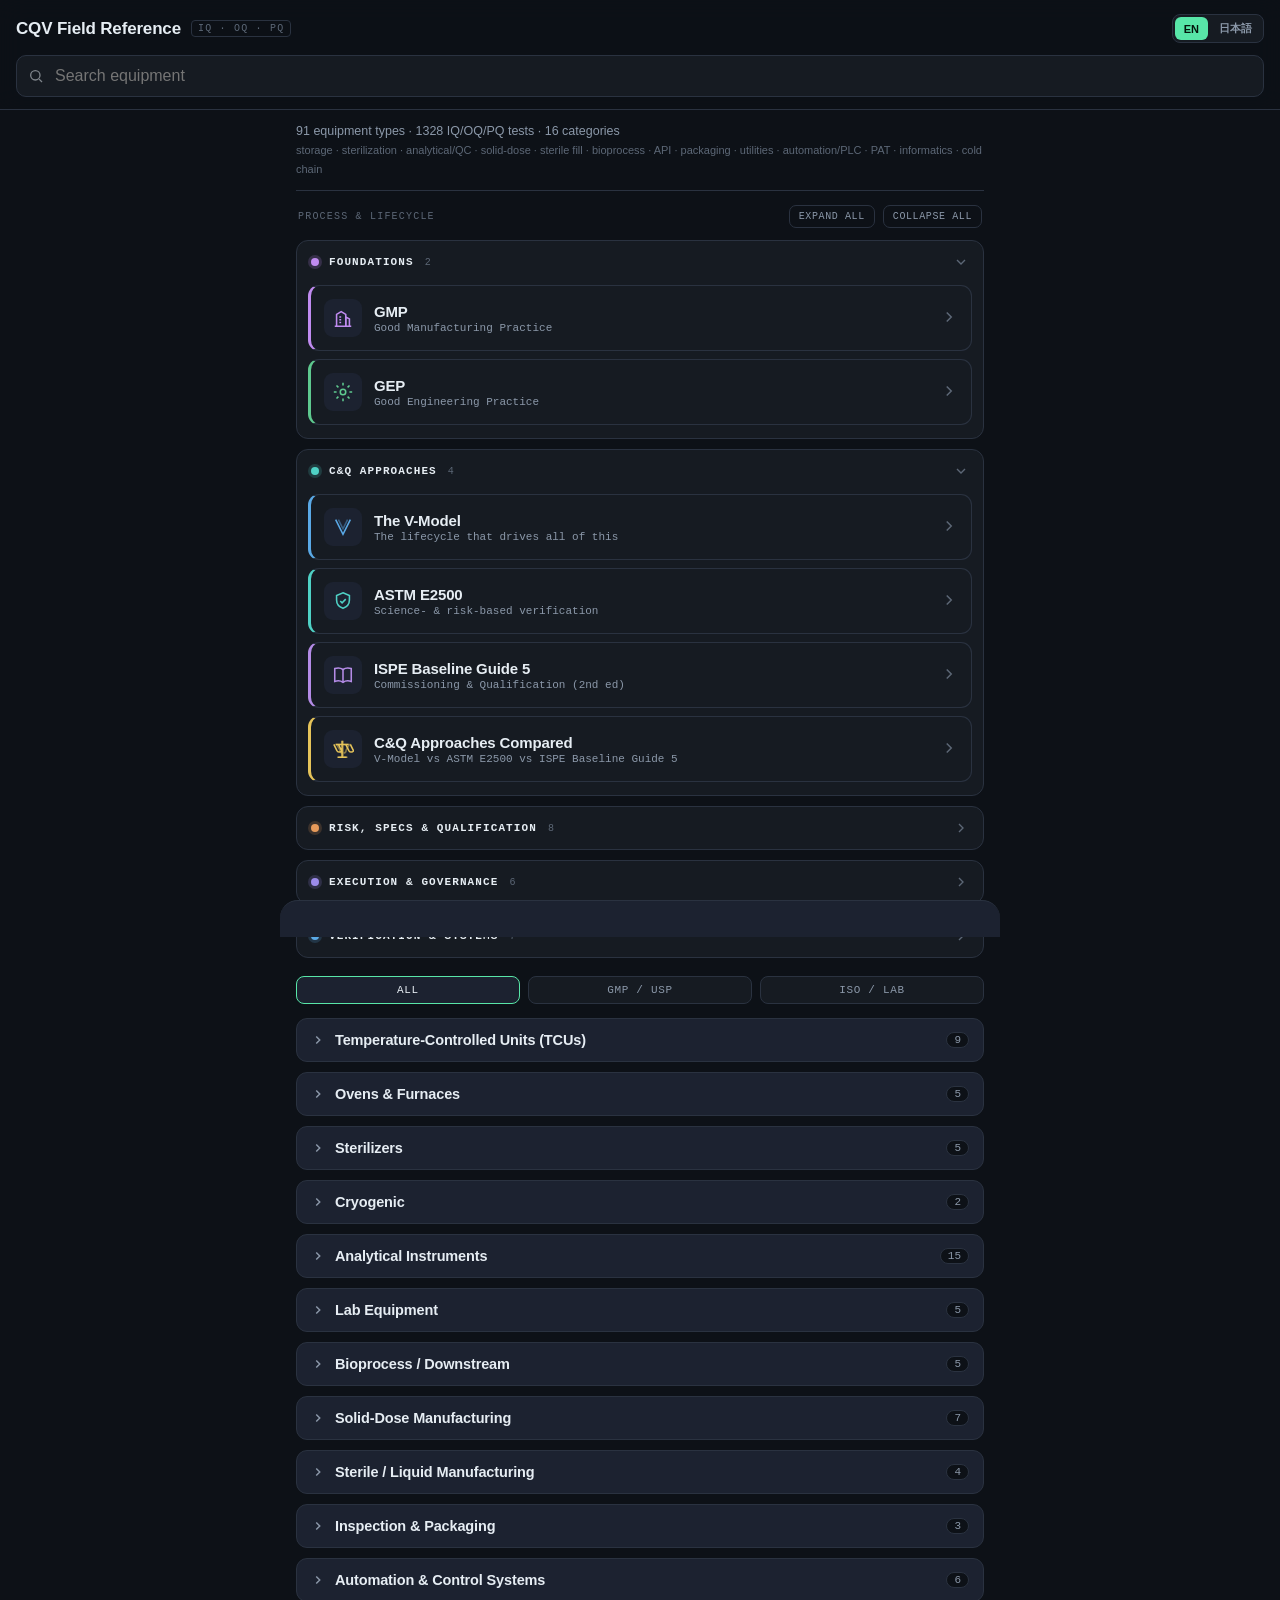
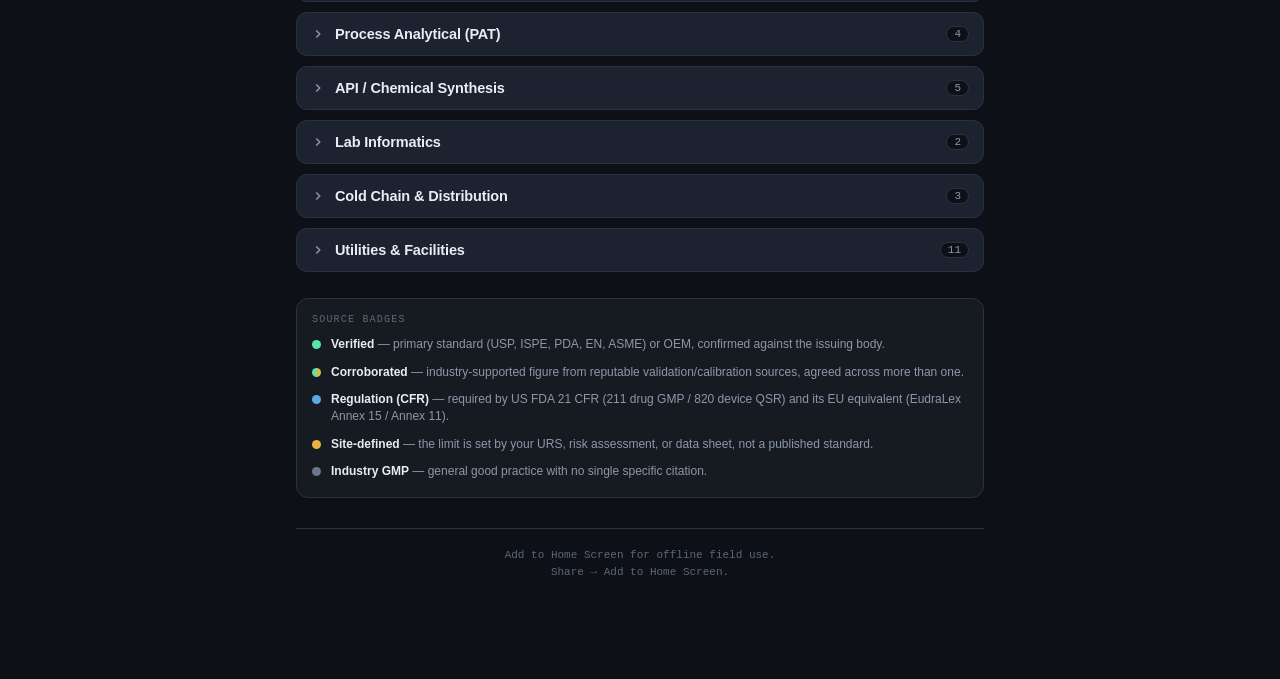
==== index.html @ 8ad7e89e "Add files via upload" ====
<!DOCTYPE html>
<html lang="en">
<head>
<meta charset="UTF-8">
<meta name="viewport" content="width=device-width, initial-scale=1.0, viewport-fit=cover">
<meta name="theme-color" content="#0d1117">
<meta name="apple-mobile-web-app-capable" content="yes">
<meta name="apple-mobile-web-app-status-bar-style" content="black-translucent">
<meta name="apple-mobile-web-app-title" content="CQV Field">
<title>CQV Field Reference</title>
<link rel="manifest" href='data:application/manifest+json,{"name":"CQV Field Reference","short_name":"CQV Field","start_url":"./","display":"standalone","background_color":"#0d1117","theme_color":"#0d1117","icons":[{"src":"data:image/svg+xml,%3Csvg xmlns=%22http://www.w3.org/2000/svg%22 viewBox=%220 0 192 192%22%3E%3Crect width=%22192%22 height=%22192%22 fill=%22%230d1117%22/%3E%3Crect x=%2236%22 y=%2236%22 width=%22120%22 height=%22120%22 rx=%2218%22 fill=%22none%22 stroke=%22%2358e6a8%22 stroke-width=%228%22/%3E%3Cpath d=%22M64 96 L88 120 L128 72%22 fill=%22none%22 stroke=%22%2358e6a8%22 stroke-width=%2210%22 stroke-linecap=%22round%22 stroke-linejoin=%22round%22/%3E%3C/svg%3E","sizes":"192x192","type":"image/svg+xml"}]}'>
<style>
  :root {
    --bg: #0d1117;
    --panel: #161b22;
    --panel-2: #1c2230;
    --line: #2a3240;
    --ink: #e6edf3;
    --ink-dim: #8b98a9;
    --ink-faint: #5c6776;
    --verified: #58e6a8;
    --flagged: #e8b341;
    --gmp: #6b7689;
    --regulation: #5aa9e6;
    --accent: #58e6a8;
    --iq: #5aa9e6;
    --oq: #c08bf0;
    --pq: #e6885a;
    --mono: ui-monospace, "SF Mono", "JetBrains Mono", "Roboto Mono", Menlo, monospace;
    --sans: -apple-system, BlinkMacSystemFont, "Segoe UI", Roboto, sans-serif;
  }
  * { box-sizing: border-box; -webkit-tap-highlight-color: transparent; }
  html, body { margin: 0; padding: 0; background: var(--bg); color: var(--ink); font-family: var(--sans); }
  body {
    padding: env(safe-area-inset-top) env(safe-area-inset-right) env(safe-area-inset-bottom) env(safe-area-inset-left);
    min-height: 100vh;
    -webkit-font-smoothing: antialiased;
  }
  @media (prefers-reduced-motion: reduce) { * { transition: none !important; animation: none !important; } }

  /* Header */
  header {
    position: sticky; top: 0; z-index: 20;
    background: rgba(13,17,23,0.92);
    backdrop-filter: blur(12px);
    border-bottom: 1px solid var(--line);
    padding: 14px 16px 12px;
  }
  .brand { display: flex; align-items: center; gap: 10px; }
  .brand h1 {
    font-size: 17px; font-weight: 650; letter-spacing: -0.01em; margin: 0;
  }
  .brand .tag {
    font-family: var(--mono); font-size: 10px; letter-spacing: 0.12em;
    text-transform: uppercase; color: var(--ink-faint);
    border: 1px solid var(--line); border-radius: 4px; padding: 2px 6px;
  }
  .search-wrap { margin-top: 12px; position: relative; }
  .search-wrap input {
    width: 100%; background: var(--panel); border: 1px solid var(--line);
    border-radius: 10px; color: var(--ink); font-size: 16px;
    padding: 11px 12px 11px 38px; font-family: var(--sans);
  }
  .search-wrap input:focus { outline: none; border-color: var(--accent); }
  .search-wrap svg { position: absolute; left: 12px; top: 50%; transform: translateY(-50%); opacity: 0.5; }

  /* Equipment list */
  main { padding: 12px 16px 80px; max-width: 720px; margin: 0 auto; }
  .domain-filter { display: flex; gap: 8px; margin-bottom: 14px; }
  .lang-toggle { margin-left: auto; display: inline-flex; gap: 2px; background: var(--panel); border: 1px solid var(--line); border-radius: 8px; padding: 2px; }
  .lang-toggle button { font: inherit; font-size: 11px; font-weight: 600; padding: 4px 9px; border: 0; border-radius: 6px; background: transparent; color: var(--ink-dim); cursor: pointer; }
  .lang-toggle button[aria-pressed="true"] { background: var(--accent); color: #04140c; }
  .domain-filter button {
    flex: 1; background: var(--panel); border: 1px solid var(--line);
    color: var(--ink-dim); font-family: var(--mono); font-size: 11px;
    letter-spacing: 0.06em; text-transform: uppercase; padding: 7px;
    border-radius: 8px; cursor: pointer; transition: all 0.15s;
  }
  .domain-filter button[aria-pressed="true"] { background: var(--panel-2); color: var(--ink); border-color: var(--accent); }

  .eq-card {
    display: flex; align-items: center; gap: 13px;
    background: var(--panel); border: 1px solid var(--line);
    border-radius: 12px; padding: 14px 15px; margin-bottom: 9px;
    cursor: pointer; transition: border-color 0.15s, transform 0.1s;
    text-align: left; width: 100%; font-family: inherit; color: inherit;
  }
  .eq-card:active { transform: scale(0.99); }
  .eq-card:hover { border-color: var(--ink-faint); }
  .eq-icon {
    flex-shrink: 0; width: 40px; height: 40px; border-radius: 9px;
    background: var(--panel-2); display: grid; place-items: center;
    border: 1px solid var(--line);
  }
  .eq-meta { flex: 1; min-width: 0; }
  .eq-name { font-size: 15px; font-weight: 600; margin: 0 0 3px; }
  .eq-sub { font-family: var(--mono); font-size: 11px; color: var(--ink-dim); letter-spacing: 0.02em; }
  .eq-chev { color: var(--ink-faint); flex-shrink: 0; }
  .domain-pill {
    font-family: var(--mono); font-size: 9px; letter-spacing: 0.08em;
    padding: 2px 5px; border-radius: 4px; text-transform: uppercase;
    border: 1px solid var(--line); color: var(--ink-dim); margin-left: 6px;
  }
  .stub-pill {
    font-family: var(--mono); font-size: 9px; letter-spacing: 0.08em;
    padding: 2px 5px; border-radius: 4px; text-transform: uppercase;
    border: 1px solid rgba(232,179,65,0.35); color: var(--flagged); margin-left: 6px;
  }
  .eq-card.is-stub { opacity: 0.72; }

  /* Collapsible categories */
  .cat { margin-bottom: 10px; }
  .cat-head {
    display: flex; align-items: center; gap: 10px; width: 100%;
    background: var(--panel-2); border: 1px solid var(--line);
    border-radius: 11px; padding: 13px 14px; cursor: pointer;
    font-family: inherit; color: var(--ink); text-align: left;
    transition: border-color 0.15s;
  }
  .cat-head:hover { border-color: var(--ink-faint); }
  .cat.open .cat-head { border-color: var(--accent); border-bottom-left-radius: 0; border-bottom-right-radius: 0; }
  .cat-twist { display: grid; place-items: center; color: var(--ink-dim); transition: transform 0.18s; flex-shrink: 0; }
  .cat.open .cat-twist { transform: rotate(90deg); color: var(--accent); }
  .cat-label { flex: 1; font-size: 14.5px; font-weight: 620; letter-spacing: -0.01em; }
  .cat-count {
    font-family: var(--mono); font-size: 11px; color: var(--ink-dim);
    background: var(--bg); border: 1px solid var(--line); border-radius: 20px;
    min-width: 22px; text-align: center; padding: 1px 7px;
  }
  .cat-body { display: none; padding: 9px 0 4px; }
  .cat.open .cat-body { display: block; }
  .cat.open .cat-body .eq-card:last-child { margin-bottom: 2px; }
  .empty { text-align: center; color: var(--ink-faint); font-family: var(--mono); font-size: 13px; padding: 50px 20px; }

  /* Detail view */
  .detail { display: none; }
  .detail.active { display: block; }
  .list.hidden { display: none; }
  .back-btn {
    display: inline-flex; align-items: center; gap: 6px;
    background: none; border: none; color: var(--accent);
    font-family: var(--mono); font-size: 12px; letter-spacing: 0.04em;
    cursor: pointer; padding: 6px 0; margin-bottom: 8px;
  }
  .detail-head h2 { font-size: 22px; font-weight: 680; letter-spacing: -0.02em; margin: 2px 0 6px; }
  .detail-head .desc { color: var(--ink-dim); font-size: 13.5px; line-height: 1.5; margin: 0 0 18px; }

  .phase { margin-bottom: 22px; }
  .phase-head { display: flex; align-items: center; gap: 10px; margin-bottom: 10px; }
  .phase-tag {
    font-family: var(--mono); font-weight: 700; font-size: 12px;
    letter-spacing: 0.08em; padding: 4px 9px; border-radius: 6px;
    border: 1px solid; 
  }
  .phase-tag.iq { color: var(--iq); border-color: var(--iq); }
  .phase-tag.oq { color: var(--oq); border-color: var(--oq); }
  .phase-tag.pq { color: var(--pq); border-color: var(--pq); }
  .phase-label { font-size: 12px; color: var(--ink-dim); font-family: var(--mono); letter-spacing: 0.03em; }

  .test-row {
    display: flex; flex-direction: column; gap: 8px;
    background: var(--panel); border: 1px solid var(--line);
    border-radius: 10px; padding: 12px 13px; margin-bottom: 7px;
    transition: border-color 0.15s;
  }
  .test-row.howto-open { border-color: rgba(88,230,168,0.35); }
  .test-main { display: flex; align-items: flex-start; gap: 10px; }
  .test-txt { flex: 1; font-size: 14px; line-height: 1.45; }

  .howto-chip {
    align-self: flex-start; font-family: var(--mono); font-size: 10px;
    letter-spacing: 0.05em; text-transform: uppercase;
    padding: 4px 8px 4px 7px; border-radius: 6px; cursor: pointer;
    border: 1px solid rgba(88,230,168,0.32); background: rgba(88,230,168,0.06);
    color: var(--accent); display: inline-flex; align-items: center; gap: 5px;
    transition: all 0.12s; -webkit-tap-highlight-color: transparent;
  }
  .howto-chip:active { transform: scale(0.96); }
  .howto-chip .howto-tw { display: inline-flex; transition: transform 0.18s; }
  .howto-chip[aria-expanded="true"] { background: rgba(88,230,168,0.12); }
  .howto-chip[aria-expanded="true"] .howto-tw { transform: rotate(90deg); }

  .test-chips { display: flex; gap: 7px; flex-wrap: wrap; align-self: flex-start; }
  .exv-chip {
    font-family: var(--mono); font-size: 10px; letter-spacing: 0.05em; text-transform: uppercase;
    padding: 4px 8px 4px 7px; border-radius: 6px; cursor: pointer;
    border: 1px solid rgba(111,182,216,0.34); background: rgba(111,182,216,0.07);
    color: #6fb6d8; display: inline-flex; align-items: center; gap: 5px;
    transition: all 0.12s; -webkit-tap-highlight-color: transparent;
  }
  .exv-chip:active { transform: scale(0.96); }
  .exv-chip .exv-tw { display: inline-flex; transition: transform 0.18s; }
  .exv-chip[aria-expanded="true"] { background: rgba(111,182,216,0.14); }
  .exv-chip[aria-expanded="true"] .exv-tw { transform: rotate(90deg); }
  .exv-panel { margin-top: 1px; }
  .exv { border: 1px solid rgba(111,182,216,0.3); border-radius: 9px; background: var(--bg); padding: 12px 13px; }
  .exv-row1 { display: flex; align-items: center; gap: 8px; margin-bottom: 11px; }
  .exv-tag { font-family: var(--mono); font-size: 9.5px; letter-spacing: 0.08em; text-transform: uppercase; color: #6fb6d8; font-weight: 700; }
  .exv-copyall, .exv-copy {
    font-family: var(--mono); font-size: 9.5px; letter-spacing: 0.04em; text-transform: uppercase;
    border: 1px solid rgba(111,182,216,0.34); background: rgba(111,182,216,0.07); color: #6fb6d8;
    border-radius: 6px; padding: 3px 8px; cursor: pointer; -webkit-tap-highlight-color: transparent; transition: all 0.12s;
  }
  .exv-copyall { margin-left: auto; }
  .exv-copy:active, .exv-copyall:active { transform: scale(0.96); }
  .exv-copied { background: rgba(88,230,168,0.16); color: var(--accent); border-color: rgba(88,230,168,0.4); }
  .exv-block { margin-bottom: 12px; }
  .exv-block:last-of-type { margin-bottom: 0; }
  .exv-bh, .exv-bh-row .exv-bh { font-family: var(--mono); font-size: 9.5px; letter-spacing: 0.08em; text-transform: uppercase; color: var(--ink-faint); font-weight: 700; margin-bottom: 5px; }
  .exv-bh-row { display: flex; align-items: center; justify-content: space-between; gap: 8px; margin-bottom: 5px; }
  .exv-bh-row .exv-bh { margin-bottom: 0; }
  .exv-text { font-size: 12.5px; line-height: 1.5; color: var(--ink); }
  .exv-hint { font-size: 11.5px; line-height: 1.45; color: var(--ink-dim); margin-bottom: 7px; font-style: italic; }
  .exv-list { margin: 0; padding-left: 16px; }
  .exv-list li { font-size: 12px; line-height: 1.5; color: var(--ink-dim); margin-bottom: 2px; }
  .exv-tablewrap { overflow-x: auto; -webkit-overflow-scrolling: touch; border: 1px solid var(--line); border-radius: 7px; }
  .exv-table { border-collapse: collapse; width: 100%; font-size: 11px; }
  .exv-table th { text-align: left; font-family: var(--mono); font-size: 9px; letter-spacing: 0.03em; text-transform: uppercase; color: var(--ink-faint); padding: 6px 8px; border-bottom: 1px solid var(--line); white-space: nowrap; background: var(--panel); }
  .exv-table td { padding: 6px 8px; border-bottom: 1px solid color-mix(in srgb, var(--line) 50%, transparent); border-right: 1px solid color-mix(in srgb, var(--line) 50%, transparent); }
  .exv-table td:last-child { border-right: none; }
  .exv-table tr:last-child td { border-bottom: none; }
  .exv-blank { height: 22px; }
  .exv-rowlabel { padding: 6px 8px; font-size: 11px; color: var(--ink-dim); white-space: nowrap; border-bottom: 1px solid color-mix(in srgb, var(--line) 50%, transparent); border-right: 1px solid color-mix(in srgb, var(--line) 50%, transparent); background: color-mix(in srgb, var(--panel) 55%, transparent); }
  .exv-chart { margin-top: 8px; border: 1px solid var(--line); border-radius: 7px; padding: 8px 8px 4px; background: var(--panel); }
  .exv-chart svg { display: block; }
  .exv-chartcap { font-size: 11px; color: var(--ink-faint); line-height: 1.45; margin-top: 5px; padding: 0 2px; }
  .exv-refmap { border: 1px solid var(--line); border-radius: 7px; padding: 8px; background: var(--panel); }
  .rm-tabs { display: flex; flex-wrap: wrap; gap: 6px; margin-bottom: 8px; }
  .rm-tab { font-family: var(--mono); font-size: 10px; padding: 4px 9px; border: 1px solid var(--line); border-radius: 999px; background: transparent; color: var(--ink-dim); cursor: pointer; }
  .rm-tab-on { border-color: rgba(88,230,168,0.5); background: rgba(88,230,168,0.10); color: var(--accent); }
  .rm-canvas svg { display: block; }
  .rm-note { font-size: 11px; color: var(--ink-faint); line-height: 1.5; margin-top: 7px; }
  .exv-accept { font-size: 12.5px; line-height: 1.5; color: var(--ink); background: var(--panel); border-left: 3px solid #6fb6d8; border-radius: 6px; padding: 8px 11px; }
  .exv-acclist { list-style: none; margin: 0; padding: 0; display: flex; flex-direction: column; gap: 6px; counter-reset: acc; }
  .exv-acclist li { position: relative; font-size: 12px; line-height: 1.45; color: var(--ink); background: var(--panel); border-left: 3px solid #6fb6d8; border-radius: 6px; padding: 7px 10px 7px 31px; counter-increment: acc; }
  .exv-acclist li::before { content: counter(acc); position: absolute; left: 8px; top: 7px; width: 16px; height: 16px; border-radius: 50%; background: #6fb6d8; color: #0b0f14; font-family: var(--mono); font-size: 9px; font-weight: 700; display: flex; align-items: center; justify-content: center; }
  .exv-authored .exv-acclist li { border-left-color: var(--accent); }
  .exv-authored .exv-acclist li::before { background: var(--accent); }
  .exv-caveat { margin-top: 11px; font-size: 10.5px; font-style: italic; color: var(--ink-faint); line-height: 1.45; }
  .exv-note { font-size: 12px; line-height: 1.5; color: var(--ink-dim); background: rgba(88,230,168,0.06); border-left: 3px solid var(--accent); border-radius: 6px; padding: 8px 11px; }
  .exv-steps { margin: 0; padding-left: 20px; display: flex; flex-direction: column; gap: 7px; }
  .exv-steps li { font-size: 12.5px; line-height: 1.5; color: var(--ink); padding-left: 3px; }
  .exv-steps li::marker { color: var(--accent); font-weight: 700; font-family: var(--mono); font-size: 11px; }
  .exv-attach { font-size: 12.5px; line-height: 1.5; color: var(--ink-dim); background: var(--panel); border-left: 3px solid #6fb6d8; border-radius: 6px; padding: 8px 11px; font-style: italic; }
  .exv-authored { border-color: rgba(88,230,168,0.34); }
  .exv-authored .exv-tag { color: var(--accent); }
  .exv-authored .exv-accept { border-left-color: var(--accent); }
  .exv-authored .exv-copyall, .exv-authored .exv-copy { border-color: rgba(88,230,168,0.36); background: rgba(88,230,168,0.07); color: var(--accent); }

  /* Safety system (red theme) */
  #safetyBanner:empty { display: none; }
  .sf-card {
    margin-bottom: 14px; border: 1px solid rgba(230,90,90,0.4); border-radius: 12px;
    background: color-mix(in srgb, #e65a5a 7%, transparent); overflow: hidden;
  }
  .sf-card > summary {
    list-style: none; cursor: pointer; display: flex; align-items: center; gap: 8px;
    padding: 12px 14px; font-size: 13px; font-weight: 700; color: #f08a8a;
    -webkit-tap-highlight-color: transparent; flex-wrap: wrap;
  }
  .sf-card > summary::-webkit-details-marker { display: none; }
  .sf-ico { display: inline-flex; color: #e65a5a; }
  .sf-sum-txt { letter-spacing: 0.01em; }
  .sf-tags { display: inline-flex; gap: 5px; flex-wrap: wrap; }
  .sf-tag {
    font-family: var(--mono); font-size: 9px; letter-spacing: 0.03em; text-transform: uppercase;
    color: #e88; background: rgba(230,90,90,0.12); border: 1px solid rgba(230,90,90,0.28);
    border-radius: 5px; padding: 2px 6px; font-weight: 600;
  }
  .sf-tw { margin-left: auto; color: #e65a5a; display: inline-flex; transition: transform 0.18s; }
  .sf-card[open] .sf-tw { transform: rotate(90deg); }
  .sf-body { padding: 0 14px 13px; }
  .sf-item { padding: 11px 0; border-top: 1px solid rgba(230,90,90,0.18); }
  .sf-item:first-child { border-top: none; }
  .sf-it-h { font-size: 12.5px; font-weight: 700; color: #f0a0a0; margin-bottom: 4px; }
  .sf-it-haz { font-size: 12.5px; line-height: 1.5; color: var(--ink-dim); margin-bottom: 6px; }
  .sf-it-ctl { font-size: 12px; line-height: 1.5; color: var(--ink-dim); }
  .sf-ctl-k { font-family: var(--mono); font-size: 9px; letter-spacing: 0.05em; text-transform: uppercase; color: #e88; font-weight: 700; display: block; margin-bottom: 2px; }
  .sf-caveat { margin-top: 11px; font-size: 10.5px; font-style: italic; color: var(--ink-faint); line-height: 1.45; }
  .sfx-chip {
    font-family: var(--mono); font-size: 10px; letter-spacing: 0.05em; text-transform: uppercase;
    padding: 4px 8px 4px 7px; border-radius: 6px; cursor: pointer;
    border: 1px solid rgba(230,90,90,0.42); background: rgba(230,90,90,0.09);
    color: #f08a8a; display: inline-flex; align-items: center; gap: 5px;
    transition: all 0.12s; -webkit-tap-highlight-color: transparent; font-weight: 600;
  }
  .sfx-chip:active { transform: scale(0.96); }
  .sfx-chip .sfx-tw { display: inline-flex; transition: transform 0.18s; }
  .sfx-chip[aria-expanded="true"] { background: rgba(230,90,90,0.16); }
  .sfx-chip[aria-expanded="true"] .sfx-tw { transform: rotate(90deg); }
  .sfx-panel { margin-top: 1px; }
  .sfx {
    border: 1px solid rgba(230,90,90,0.38); border-left: 3px solid #e65a5a; border-radius: 9px;
    background: color-mix(in srgb, #e65a5a 7%, transparent); padding: 11px 13px;
  }
  .sfx-h { display: flex; align-items: center; gap: 6px; font-family: var(--mono); font-size: 9.5px; letter-spacing: 0.06em; text-transform: uppercase; color: #f08a8a; font-weight: 700; margin-bottom: 6px; }
  .sfx-txt { font-size: 12.5px; line-height: 1.5; color: var(--ink); }
  .sfx-tags { display: flex; gap: 5px; flex-wrap: wrap; margin-top: 8px; }
  .sfx-caveat { margin-top: 9px; font-size: 10.5px; font-style: italic; color: var(--ink-faint); line-height: 1.4; }

  .howto-panel {
    border: 1px solid var(--line); border-radius: 9px;
    background: var(--bg); padding: 13px 14px 12px; margin-top: 1px;
  }
  .howto-title {
    font-size: 13.5px; font-weight: 640; color: var(--ink);
    margin-bottom: 11px; line-height: 1.35;
  }
  .howto-sub {
    font-family: var(--mono); font-size: 9.5px; letter-spacing: 0.1em;
    text-transform: uppercase; color: var(--ink-faint); margin: 0 0 6px;
  }
  .howto-mats { margin: 0 0 12px; padding-left: 17px; }
  .howto-mats li { font-size: 12.5px; line-height: 1.5; color: var(--ink-dim); }
  .howto-steps { margin: 0 0 12px; padding-left: 19px; }
  .howto-steps li { font-size: 13px; line-height: 1.55; color: var(--ink); margin-bottom: 7px; }
  .howto-steps li:last-child { margin-bottom: 0; }
  .howto-accept {
    background: rgba(88,230,168,0.07); border: 1px solid rgba(88,230,168,0.22);
    border-radius: 8px; padding: 9px 11px; font-size: 12.5px; line-height: 1.5;
    color: var(--ink); margin-bottom: 10px;
  }
  .howto-accept-k {
    display: block; font-family: var(--mono); font-size: 9px; letter-spacing: 0.1em;
    text-transform: uppercase; color: var(--accent); margin-bottom: 3px;
  }
  .howto-link {
    display: flex; align-items: center; justify-content: space-between;
    background: var(--panel); border: 1px solid var(--line);
    border-radius: 8px; padding: 10px 12px; margin-bottom: 10px;
    color: var(--accent); text-decoration: none; font-size: 12.5px; font-weight: 550;
  }
  .howto-link:active { background: var(--panel-2); }
  .howto-disc {
    font-size: 11px; line-height: 1.45; color: var(--ink-faint);
    border-top: 1px solid var(--line); padding-top: 9px;
  }
  .source-btn {
    flex-shrink: 0; font-family: var(--mono); font-size: 10px;
    letter-spacing: 0.05em; text-transform: uppercase;
    padding: 5px 9px; border-radius: 6px; cursor: pointer;
    border: 1px solid; background: none; transition: all 0.12s;
    display: inline-flex; align-items: center; gap: 4px; white-space: nowrap;
    margin-top: 1px;
  }
  .source-btn .dot { width: 6px; height: 6px; border-radius: 50%; }
  .source-btn.verified { color: var(--verified); border-color: rgba(88,230,168,0.4); }
  .source-btn.verified .dot { background: var(--verified); }
  .source-btn.flagged { color: var(--flagged); border-color: rgba(232,179,65,0.4); }
  .source-btn.flagged .dot { background: var(--flagged); }
  .source-btn.corroborated { color: var(--verified); border-color: rgba(88,230,168,0.4); }
  .source-btn.corroborated .dot { background: linear-gradient(90deg, var(--verified) 0 50%, var(--flagged) 50% 100%); }
  .source-btn.gmp { color: var(--gmp); border-color: var(--line); }
  .source-btn.gmp .dot { background: var(--gmp); }
  .source-btn.regulation { color: var(--regulation); border-color: rgba(90,169,230,0.4); }
  .source-btn.regulation .dot { background: var(--regulation); }
  .source-btn:active { transform: scale(0.95); }

  /* Source sheet */
  .sheet-backdrop {
    position: fixed; inset: 0; background: rgba(0,0,0,0.6);
    backdrop-filter: blur(2px); z-index: 40; opacity: 0;
    pointer-events: none; transition: opacity 0.2s;
  }
  .sheet-backdrop.open { opacity: 1; pointer-events: auto; }
  .sheet {
    position: fixed; left: 0; right: 0; bottom: 0; z-index: 41;
    background: var(--panel-2); border-top: 1px solid var(--line);
    border-radius: 18px 18px 0 0; padding: 8px 20px calc(28px + env(safe-area-inset-bottom));
    transform: translateY(100%); transition: transform 0.26s cubic-bezier(0.32,0.72,0,1);
    max-width: 720px; margin: 0 auto; max-height: 82vh; overflow-y: auto;
  }
  .sheet.open { transform: translateY(0); }
  .sheet-grip { width: 38px; height: 4px; background: var(--line); border-radius: 2px; margin: 6px auto 16px; }
  .sheet-status {
    display: inline-flex; align-items: center; gap: 6px;
    font-family: var(--mono); font-size: 10px; letter-spacing: 0.1em;
    text-transform: uppercase; padding: 4px 9px; border-radius: 5px;
    border: 1px solid; margin-bottom: 14px;
  }
  .sheet-status.verified { color: var(--verified); border-color: rgba(88,230,168,0.4); }
  .sheet-status.flagged { color: var(--flagged); border-color: rgba(232,179,65,0.4); }
  .sheet-status.corroborated { color: var(--verified); border-color: rgba(88,230,168,0.4); }
  .sheet-status.gmp { color: var(--gmp); border-color: var(--line); }
  .sheet-status.regulation { color: var(--regulation); border-color: rgba(90,169,230,0.4); }
  .sheet-status.regulation .dot { background: var(--regulation); }
  .sheet-status .dot { width: 7px; height: 7px; border-radius: 50%; }
  .sheet-status.verified .dot { background: var(--verified); }
  .sheet-status.flagged .dot { background: var(--flagged); }
  .sheet-status.corroborated .dot { background: linear-gradient(90deg, var(--verified) 0 50%, var(--flagged) 50% 100%); }
  .sheet-status.gmp .dot { background: var(--gmp); }
  .sheet h3 { font-size: 19px; font-weight: 680; margin: 0 0 3px; font-family: var(--mono); letter-spacing: -0.01em; }
  .sheet .issuer { color: var(--ink-dim); font-size: 13px; margin: 0 0 18px; }
  .sheet-field { margin-bottom: 15px; }
  .sheet-field .k {
    font-family: var(--mono); font-size: 10px; letter-spacing: 0.1em;
    text-transform: uppercase; color: var(--ink-faint); margin-bottom: 5px;
  }
  .sheet-field .v { font-size: 14px; line-height: 1.5; color: var(--ink); }
  .sheet-field .v.crit {
    font-family: var(--mono); font-size: 13px; background: var(--panel);
    border: 1px solid var(--line); border-radius: 8px; padding: 11px 12px; line-height: 1.55;
  }
  .sheet-link {
    display: flex; align-items: center; justify-content: space-between;
    background: var(--panel); border: 1px solid var(--line);
    border-radius: 10px; padding: 13px 14px; margin-top: 4px;
    color: var(--accent); text-decoration: none; font-size: 13.5px; font-weight: 550;
  }
  .sheet-link:active { background: var(--bg); }
  .flag-note {
    background: rgba(232,179,65,0.08); border: 1px solid rgba(232,179,65,0.25);
    border-radius: 9px; padding: 11px 12px; font-size: 12.5px; line-height: 1.5;
    color: var(--flagged); margin-bottom: 16px;
  }
  .corrob-note {
    background: rgba(88,230,168,0.07); border: 1px solid rgba(88,230,168,0.22);
    border-radius: 9px; padding: 11px 12px; font-size: 12.5px; line-height: 1.5;
    color: var(--verified); margin-bottom: 16px;
  }
  .reg-note {
    background: rgba(90,169,230,0.08); border: 1px solid rgba(90,169,230,0.25);
    border-radius: 9px; padding: 11px 12px; font-size: 12.5px; line-height: 1.5;
    color: var(--regulation); margin-bottom: 16px;
  }
  .gmp-note {
    background: var(--panel); border: 1px solid var(--line);
    border-radius: 9px; padding: 11px 12px; font-size: 12.5px; line-height: 1.5;
    color: var(--ink-dim); margin-bottom: 4px;
  }
  .legend {
    margin-top: 26px; padding: 15px 15px 6px; background: var(--panel);
    border: 1px solid var(--line); border-radius: 12px;
  }
  .legend-title {
    font-family: var(--mono); font-size: 10px; letter-spacing: 0.12em;
    text-transform: uppercase; color: var(--ink-faint); margin-bottom: 11px;
  }
  .legend-row { display: flex; gap: 10px; align-items: flex-start; margin-bottom: 10px; font-size: 12px; line-height: 1.45; color: var(--ink-dim); }
  .legend-row b { color: var(--ink); font-weight: 600; }
  .lg-dot { flex-shrink: 0; width: 9px; height: 9px; border-radius: 50%; margin-top: 4px; }
  .lg-dot.verified { background: var(--verified); }
  .lg-dot.corroborated { background: linear-gradient(90deg, var(--verified) 0 50%, var(--flagged) 50% 100%); }
  .lg-dot.regulation { background: var(--regulation); }
  .lg-dot.flagged { background: var(--flagged); }
  .lg-dot.gmp { background: var(--gmp); }
  .install-hint {
    font-family: var(--mono); font-size: 11px; color: var(--ink-faint);
    text-align: center; line-height: 1.6; margin-top: 30px; padding-top: 18px;
    border-top: 1px solid var(--line);
  }

  /* Process pages */
  #processList { margin-bottom: 18px; }
  .cov-summary { font-size: 12.5px; color: var(--ink-dim); line-height: 1.5; margin-bottom: 14px; padding-bottom: 12px; border-bottom: 1px solid var(--line); }
  .cov-sub { color: var(--ink-faint); font-size: 11px; }
  .proc-head {
    font-family: var(--mono); font-size: 10px; letter-spacing: 0.12em;
    text-transform: uppercase; color: var(--ink-faint); margin: 2px 2px 10px;
  }
  .proc-group {
    border: 1px solid var(--line); border-radius: 12px;
    background: var(--panel); margin-bottom: 10px; overflow: hidden;
  }
  .proc-group > summary {
    list-style: none; cursor: pointer; display: flex; align-items: center; gap: 10px;
    padding: 13px 14px; -webkit-tap-highlight-color: transparent;
  }
  .proc-group > summary::-webkit-details-marker { display: none; }
  .pg-dot {
    width: 8px; height: 8px; border-radius: 50%; flex: none;
    background: var(--pg, var(--accent));
    box-shadow: 0 0 0 3px color-mix(in srgb, var(--pg, var(--accent)) 18%, transparent);
  }
  .pg-label {
    font-family: var(--mono); font-size: 11px; letter-spacing: 0.10em;
    text-transform: uppercase; color: var(--ink); font-weight: 600;
  }
  .pg-count { font-family: var(--mono); font-size: 10px; color: var(--ink-faint); margin-left: 1px; }
  .pg-tw { margin-left: auto; color: var(--ink-faint); transition: transform 0.18s; display: inline-flex; }
  .proc-group[open] .pg-tw { transform: rotate(90deg); }
  .pg-body { padding: 2px 11px 11px; }
  .pg-body .proc-card:last-child { margin-bottom: 2px; }
  .proc-toolbar { display: flex; gap: 8px; align-items: center; margin: 0 2px 12px; }
  .proc-toolbar button {
    font-family: var(--mono); font-size: 10px; letter-spacing: 0.06em; text-transform: uppercase;
    color: var(--ink-dim); background: transparent; border: 1px solid var(--line);
    border-radius: 7px; padding: 5px 9px; cursor: pointer; -webkit-tap-highlight-color: transparent;
  }
  .proc-toolbar button:active { background: var(--line); }
  .proc-card {
    display: flex; align-items: center; gap: 12px; width: 100%;
    background: var(--panel); border: 1px solid var(--line);
    border-left: 3px solid var(--pc, var(--accent));
    border-radius: 11px; padding: 13px 13px; margin-bottom: 8px;
    cursor: pointer; text-align: left; transition: border-color 0.14s, background 0.14s;
    -webkit-tap-highlight-color: transparent;
  }
  .proc-card:active { transform: scale(0.995); }
  .proc-card:hover { background: var(--panel-2); }
  .proc-icon {
    flex-shrink: 0; width: 38px; height: 38px; border-radius: 9px;
    background: var(--panel-2); display: grid; place-items: center;
  }
  .proc-text { flex: 1; display: flex; flex-direction: column; gap: 2px; min-width: 0; }
  .proc-name { font-size: 15px; font-weight: 660; letter-spacing: -0.01em; color: var(--ink); }
  .proc-sub { font-family: var(--mono); font-size: 11px; color: var(--ink-dim); }
  .proc-chev { color: var(--ink-faint); flex-shrink: 0; }

  .ps-suptitle {
    font-family: var(--mono); font-size: 12px; color: var(--ink-dim);
    margin: 1px 0 12px; letter-spacing: 0.02em;
  }
  .ps-graph {
    background: var(--panel); border: 1px solid var(--line); border-radius: 12px;
    padding: 14px 10px; margin: 4px 0 22px; display: flex; justify-content: center;
  }
  .ps-graph svg { width: 100%; max-width: 340px; height: auto; }
  .ps-sec { margin-bottom: 20px; }
  .ps-title {
    font-size: 14px; font-weight: 660; color: var(--ink);
    margin: 0 0 8px; letter-spacing: -0.01em;
  }
  .ps-body { font-size: 14px; line-height: 1.55; color: var(--ink-dim); margin: 0; }
  .ps-steps { margin: 4px 0 0; padding-left: 19px; }
  .ps-steps li { font-size: 13.5px; line-height: 1.55; color: var(--ink); margin-bottom: 8px; }
  .ps-steps li:last-child { margin-bottom: 0; }
  .ps-note {
    background: rgba(88,230,168,0.07); border: 1px solid rgba(88,230,168,0.22);
    border-radius: 9px; padding: 10px 12px; margin-top: 11px;
    font-size: 12.5px; line-height: 1.5; color: var(--ink);
  }
  .ps-bullets { margin: 4px 0 0; padding-left: 19px; }
  .ps-bullets li { font-size: 13.5px; line-height: 1.55; color: var(--ink-dim); margin-bottom: 7px; }
  .ps-cols { display: grid; grid-template-columns: 1fr 1fr; gap: 9px; margin: 8px 0 0; }
  .ps-col { background: var(--panel); border: 1px solid var(--line); border-radius: 10px; padding: 9px 11px; }
  .ps-col-h { font-size: 10px; font-weight: 700; text-transform: uppercase; letter-spacing: 0.06em; margin-bottom: 6px; color: var(--ink-dim); }
  .ps-col.pro .ps-col-h { color: var(--accent); }
  .ps-col.con .ps-col-h { color: var(--pq); }
  .ps-col ul { margin: 0; padding-left: 15px; }
  .ps-col li { font-size: 12px; color: var(--ink-dim); margin: 5px 0; line-height: 1.45; }
  .ps-tablewrap { overflow-x: auto; margin: 8px 0 0; -webkit-overflow-scrolling: touch; border: 1px solid var(--line); border-radius: 10px; }
  .ps-table { border-collapse: collapse; width: 100%; min-width: 520px; font-size: 11.5px; }
  .ps-table th, .ps-table td { border-bottom: 1px solid var(--line); border-right: 1px solid var(--line); padding: 7px 9px; text-align: left; vertical-align: top; line-height: 1.45; }
  .ps-table tr:last-child th, .ps-table tr:last-child td { border-bottom: 0; }
  .ps-table th:last-child, .ps-table td:last-child { border-right: 0; }
  .ps-table thead th { background: var(--panel-2); color: var(--ink); font-weight: 700; }
  .ps-table tbody th { background: var(--panel); color: var(--ink); font-weight: 600; width: 30%; }
  .ps-table td { color: var(--ink-dim); }
  .ps-matrix td { text-align: center; font-weight: 700; }
  .ps-matrix tbody th { width: auto; white-space: nowrap; }
  .m-low { background: rgba(88,230,168,0.16); color: #bfe9d4; }
  .m-med { background: rgba(230,196,90,0.18); color: #ecdca6; }
  .m-high { background: rgba(230,96,96,0.20); color: #f0b3b3; }
  /* equipment-page risk block */
  #riskBlock { margin-bottom: 18px; }
  #acronymBlock { margin-top: 18px; }
  .acro-card { border: 1px solid var(--line); border-radius: 10px; background: var(--panel); overflow: hidden; }
  .acro-card summary {
    list-style: none; cursor: pointer; display: flex; align-items: center; gap: 8px;
    padding: 11px 13px; font-size: 13px; font-weight: 600; color: var(--ink);
    -webkit-tap-highlight-color: transparent;
  }
  .acro-card summary::-webkit-details-marker { display: none; }
  .acro-ico { color: #6fb6d8; display: inline-flex; }
  .acro-count { font-family: var(--mono); font-size: 10px; color: var(--ink-faint); margin-left: 1px; }
  .acro-tw { margin-left: auto; color: var(--ink-faint); transition: transform 0.18s; display: inline-flex; }
  .acro-card[open] .acro-tw { transform: rotate(90deg); }
  .acro-body { padding: 2px 13px 12px; }
  .acro-list { display: flex; flex-direction: column; gap: 0; }
  .acro-row {
    display: grid; grid-template-columns: minmax(58px, auto) 1fr; gap: 10px;
    padding: 7px 0; border-top: 1px solid var(--line); align-items: baseline;
  }
  .acro-row:first-child { border-top: none; }
  .acro-term { font-family: var(--mono); font-size: 12px; font-weight: 700; color: var(--ink); letter-spacing: -0.01em; }
  .acro-def { font-size: 12.5px; line-height: 1.45; color: var(--ink-dim); }
  .lens-card { border: 1px solid var(--line); border-radius: 10px; background: var(--panel); overflow: hidden; margin-top: 10px; }
  .lens-card summary {
    list-style: none; cursor: pointer; display: flex; align-items: center; gap: 8px;
    padding: 11px 13px; font-size: 13px; font-weight: 600; color: var(--ink);
    -webkit-tap-highlight-color: transparent;
  }
  .lens-card summary::-webkit-details-marker { display: none; }
  .lens-ico { color: #9b8bea; display: inline-flex; }
  .lens-tw { margin-left: auto; color: var(--ink-faint); transition: transform 0.18s; display: inline-flex; }
  .lens-card[open] .lens-tw { transform: rotate(90deg); }
  .lens-body { padding: 2px 13px 13px; }
  .lens-intro { font-size: 12px; line-height: 1.5; color: var(--ink-dim); margin: 4px 0 11px; }
  .lens-approach { padding: 9px 0; border-top: 1px solid var(--line); }
  .lens-approach:first-of-type { border-top: none; }
  .lens-aname { font-family: var(--mono); font-size: 10px; letter-spacing: 0.06em; text-transform: uppercase; font-weight: 700; margin-bottom: 3px; }
  .lens-aname.trad { color: #5aa9e6; }
  .lens-aname.rb { color: #9b8bea; }
  .lens-atext { font-size: 12.5px; line-height: 1.5; color: var(--ink-dim); }
  .lens-link {
    display: inline-flex; align-items: center; gap: 4px; margin-top: 10px;
    font-size: 12px; font-weight: 600; color: #9b8bea; text-decoration: none;
  }
  .lens-canote {
    margin-top: 10px; padding: 9px 11px; border-radius: 8px;
    background: color-mix(in srgb, #9b8bea 8%, transparent);
    border: 1px solid color-mix(in srgb, #9b8bea 22%, transparent);
    font-size: 12px; line-height: 1.5; color: var(--ink-dim);
  }
  .lens-cak { display: block; font-family: var(--mono); font-size: 10px; letter-spacing: 0.05em; text-transform: uppercase; font-weight: 700; color: #9b8bea; margin-bottom: 4px; }
  .lens-cahedge { display: block; margin-top: 5px; font-size: 11px; font-style: italic; color: var(--ink-faint); }
  .cand-note {
    font-size: 12px; line-height: 1.5; color: var(--ink-dim);
    background: var(--panel); border: 1px solid var(--line); border-left: 3px solid var(--accent);
    border-radius: 8px; padding: 9px 12px; margin: 0 0 10px;
  }
  .risk-card { border: 1px solid var(--line); border-radius: 10px; background: var(--panel); overflow: hidden; }
  .risk-card summary {
    list-style: none; cursor: pointer; display: flex; align-items: center; gap: 8px;
    padding: 11px 13px; font-size: 13px; font-weight: 600; color: var(--ink);
  }
  .risk-card summary::-webkit-details-marker { display: none; }
  .risk-ico { color: #e69a5a; display: inline-flex; }
  .risk-tw { margin-left: auto; color: var(--ink-faint); transition: transform 0.18s; display: inline-flex; }
  .risk-card[open] .risk-tw { transform: rotate(90deg); }
  .risk-body { padding: 0 13px 13px; }
  .risk-sub {
    font-family: var(--mono); font-size: 10px; letter-spacing: 0.1em; text-transform: uppercase;
    color: var(--ink-faint); margin: 8px 0 6px;
  }
  .risk-q { margin: 0; padding-left: 17px; }
  .risk-q li { font-size: 12.5px; line-height: 1.5; color: var(--ink-dim); margin-bottom: 7px; }
  .risk-link {
    display: inline-flex; align-items: center; gap: 4px; margin-top: 6px;
    font-size: 12px; font-weight: 600; color: var(--accent); text-decoration: none;
  }
  .ex-card {
    margin-top: 18px; border: 1px solid var(--line); border-radius: 12px;
    background: var(--panel); overflow: hidden;
  }
  .ex-card > summary {
    list-style: none; cursor: pointer; display: flex; align-items: center; gap: 8px;
    padding: 12px 14px; font-size: 13px; font-weight: 600; color: var(--ink);
    -webkit-tap-highlight-color: transparent;
  }
  .ex-card > summary::-webkit-details-marker { display: none; }
  .ex-ico { color: var(--exc, var(--accent)); display: inline-flex; }
  .ex-tw { margin-left: auto; color: var(--ink-faint); transition: transform 0.18s; display: inline-flex; }
  .ex-card[open] .ex-tw { transform: rotate(90deg); }
  .ex-body { padding: 0 13px 13px; }
  .ex-doc {
    background: var(--bg, #0d1117); border: 1px solid var(--line); border-left: 3px solid var(--exc, var(--accent));
    border-radius: 8px; padding: 13px 14px; font-size: 12.5px; line-height: 1.5;
  }
  .ex-doctitle { font-weight: 700; font-size: 13.5px; color: var(--ink); margin-bottom: 9px; letter-spacing: -0.01em; }
  .ex-meta { display: grid; grid-template-columns: 1fr 1fr; gap: 3px 14px; margin-bottom: 11px; padding-bottom: 10px; border-bottom: 1px dashed var(--line); }
  .ex-meta-row { display: flex; gap: 6px; font-size: 11.5px; }
  .ex-mk { color: var(--ink-faint); font-family: var(--mono); }
  .ex-mv { color: var(--ink-dim); font-weight: 600; }
  .ex-block { margin-bottom: 11px; }
  .ex-block:last-child { margin-bottom: 0; }
  .ex-bh { font-family: var(--mono); font-size: 10px; letter-spacing: 0.06em; text-transform: uppercase; color: var(--exc, var(--accent)); font-weight: 700; margin-bottom: 5px; }
  .ex-text { color: var(--ink-dim); }
  .ex-list { margin: 0; padding-left: 18px; color: var(--ink-dim); }
  .ex-list li { margin-bottom: 3px; }
  .ex-tablewrap { overflow-x: auto; -webkit-overflow-scrolling: touch; }
  .ex-table { border-collapse: collapse; width: 100%; font-size: 11.5px; }
  .ex-table th { text-align: left; font-family: var(--mono); font-size: 9.5px; letter-spacing: 0.04em; text-transform: uppercase; color: var(--ink-faint); padding: 5px 8px 5px 0; border-bottom: 1px solid var(--line); font-weight: 600; white-space: nowrap; }
  .ex-table td { padding: 5px 8px 5px 0; color: var(--ink-dim); border-bottom: 1px solid color-mix(in srgb, var(--line) 55%, transparent); vertical-align: top; }
  .ex-table tr:last-child td { border-bottom: none; }
  .ex-sign { display: flex; gap: 18px; margin-top: 6px; flex-wrap: wrap; }
  .ex-sign-cell { flex: 1; min-width: 90px; }
  .ex-sign-role { display: block; font-size: 10px; color: var(--ink-faint); font-family: var(--mono); margin-bottom: 14px; }
  .ex-sign-line { display: block; border-top: 1px solid var(--ink-faint); }
  .ex-caveat { margin-top: 9px; font-size: 11px; font-style: italic; color: var(--ink-faint); line-height: 1.45; }
  .ps-refs {
    margin-top: 24px; padding: 14px 14px 6px; background: var(--panel);
    border: 1px solid var(--line); border-radius: 12px;
  }
  .ps-refs-k {
    font-family: var(--mono); font-size: 10px; letter-spacing: 0.12em;
    text-transform: uppercase; color: var(--ink-faint); margin-bottom: 11px;
  }
  .ps-ref {
    display: flex; align-items: center; justify-content: space-between;
    background: var(--panel-2); border: 1px solid var(--line);
    border-radius: 9px; padding: 11px 12px; margin-bottom: 8px;
    color: var(--accent); text-decoration: none; font-size: 12.5px;
    font-weight: 550; line-height: 1.4; gap: 10px;
  }
  .ps-ref:active { background: var(--bg); }
  #processView { display: none; }
  #processView.active { display: block; }
</style>
</head>
<body>
<header>
  <div class="brand">
    <h1>CQV Field Reference</h1>
    <span class="tag">IQ · OQ · PQ</span>
    <div class="lang-toggle" id="langToggle" role="group" aria-label="Language">
      <button data-lang="en" aria-pressed="true" onclick="setLang('en')">EN</button>
      <button data-lang="ja" aria-pressed="false" onclick="setLang('ja')">日本語</button>
    </div>
  </div>
  <div class="search-wrap list-only">
    <svg width="16" height="16" viewBox="0 0 24 24" fill="none" stroke="currentColor" stroke-width="2"><circle cx="11" cy="11" r="7"/><path d="M21 21l-4.3-4.3"/></svg>
    <input id="search" type="search" placeholder="Search equipment" autocomplete="off" autocapitalize="off" spellcheck="false">
  </div>
</header>

<main>
  <div class="list" id="listView">
    <div id="processList"></div>
    <div class="domain-filter" id="domainFilter">
      <button data-domain="all" data-label="All" aria-pressed="true">All</button>
      <button data-domain="GMP" data-label="GMP / USP" aria-pressed="false">GMP / USP</button>
      <button data-domain="ISO" data-label="ISO / Lab" aria-pressed="false">ISO / Lab</button>
    </div>
    <div id="eqList"></div>
    <div class="legend">
      <div class="legend-title" data-i18n="Source badges">Source badges</div>
      <div class="legend-row"><span class="lg-dot verified"></span><span data-i18n-html data-i18n="<b>Verified</b> — primary standard (USP, ISPE, PDA, EN, ASME) or OEM, confirmed against the issuing body."><b>Verified</b> — primary standard (USP, ISPE, PDA, EN, ASME) or OEM, confirmed against the issuing body.</span></div>
      <div class="legend-row"><span class="lg-dot corroborated"></span><span data-i18n-html data-i18n="<b>Corroborated</b> — industry-supported figure from reputable validation/calibration sources, agreed across more than one."><b>Corroborated</b> — industry-supported figure from reputable validation/calibration sources, agreed across more than one.</span></div>
      <div class="legend-row"><span class="lg-dot regulation"></span><span data-i18n-html data-i18n="<b>Regulation (CFR)</b> — required by US FDA 21 CFR (211 drug GMP / 820 device QSR) and its EU equivalent (EudraLex Annex 15 / Annex 11)."><b>Regulation (CFR)</b> — required by US FDA 21 CFR (211 drug GMP / 820 device QSR) and its EU equivalent (EudraLex Annex 15 / Annex 11).</span></div>
      <div class="legend-row"><span class="lg-dot flagged"></span><span data-i18n-html data-i18n="<b>Site-defined</b> — the limit is set by your URS, risk assessment, or data sheet, not a published standard."><b>Site-defined</b> — the limit is set by your URS, risk assessment, or data sheet, not a published standard.</span></div>
      <div class="legend-row"><span class="lg-dot gmp"></span><span data-i18n-html data-i18n="<b>Industry GMP</b> — general good practice with no single specific citation."><b>Industry GMP</b> — general good practice with no single specific citation.</span></div>
    </div>
    <div class="install-hint">
      <span data-i18n="Add to Home Screen for offline field use.">Add to Home Screen for offline field use.</span><br><span data-i18n="Share → Add to Home Screen.">Share → Add to Home Screen.</span>
    </div>
  </div>

  <div class="detail" id="detailView">
    <button class="back-btn" id="backBtn">
      <svg width="14" height="14" viewBox="0 0 24 24" fill="none" stroke="currentColor" stroke-width="2.5"><path d="M15 18l-6-6 6-6"/></svg>
      <span data-i18n="ALL EQUIPMENT">ALL EQUIPMENT</span>
    </button>
    <div class="detail-head">
      <h2 id="dName"></h2>
      <p class="desc" id="dDesc"></p>
    </div>
    <div id="safetyBanner"></div>
    <div id="riskBlock"></div>
    <div id="phases"></div>
    <div id="acronymBlock"></div>
  </div>

  <div class="detail" id="processView">
    <button class="back-btn" id="procBackBtn">
      <svg width="14" height="14" viewBox="0 0 24 24" fill="none" stroke="currentColor" stroke-width="2.5"><path d="M15 18l-6-6 6-6"/></svg>
      <span data-i18n="HOME">HOME</span>
    </button>
    <div id="processBody"></div>
  </div>
</main>

<div class="sheet-backdrop" id="backdrop"></div>
<div class="sheet" id="sheet"></div>

<script>
/* ---------- DATA ----------
   status: "verified" | "flagged" | "gmp"
   verified  = web-checked against issuing body
   flagged   = seeded from knowledge, confirm before relying
   gmp       = obvious engineering practice, no single clause
*/
const DATA = {
  balance: {
    name: "Balances / Analytical Scales",
    domain: "GMP",
    sub: "Benchtop & large-scale weighing",
    desc: "Qualification of analytical and precision balances used where materials must be accurately weighed. Marquee standards verified against USP.",
    icon: "<svg width=\"22\" height=\"22\" viewBox=\"0 0 24 24\" fill=\"none\" stroke=\"#58e6a8\" stroke-width=\"1.6\"><path d=\"M12 3v18M5 21h14M7 7h10l-2.5 6h-5z\" transform=\"translate(0 -1)\"/><circle cx=\"12\" cy=\"3\" r=\"1.3\"/></svg>",
    phases: {
      IQ: [
        {
          t: "Verify supply voltage and outlet match the nameplate rating before power-on.",
          s: {
            status: "regulation",
            id: "21 CFR 211.63 · EU Annex 15 (3.x IQ)",
            issuer: "US FDA 21 CFR 211.63 / 820.70 · EU EudraLex Vol.4 Annex 15",
            covers: "211.63 requires equipment to be of appropriate design, adequate size, and suitably located for its intended use and for cleaning/maintenance. 820.70 covers production/process equipment controls for devices. EU equivalent: EudraLex Vol.4 Annex 15 requires IQ to verify installation of equipment, piping, services, and instrumentation against current engineering drawings and specifications, and verification of materials of construction.",
            crit: "Verify the unit is installed per design: correct location, utilities, leveling, clearances, and environment suitable for intended use and maintenance access.",
            link: "https://www.ecfr.gov/current/title-21/section-211.63",
            linkLabel: "ecfr.gov — 21 CFR 211.63",
            eu: {
              link: "https://health.ec.europa.eu/system/files/2016-11/2015-10_annex15_0.pdf",
              label: "ec.europa.eu — Annex 15"
            }
          }
        },
        {
          t: "Confirm installation on a stable, level, vibration-free surface away from drafts and direct airflow.",
          s: {
            status: "verified",
            id: "USP <1251>",
            issuer: "United States Pharmacopeia — Weighing on an Analytical Balance",
            covers: "Informational chapter on the environment, siting, and operation of analytical balances, including draft, vibration, and leveling guidance.",
            crit: "Site away from air currents, vibration, and thermal gradients; balance must be leveled per the bubble indicator before use.",
            link: "https://www.usp.org",
            linkLabel: "usp.org — USP–NF <1251>"
          }
        },
        {
          t: "Confirm built-in level indicator is centered and adjustable feet are functional.",
          s: {
            status: "regulation",
            id: "21 CFR 211.63 · EU Annex 15 (3.x IQ)",
            issuer: "US FDA 21 CFR 211.63 / 820.70 · EU EudraLex Vol.4 Annex 15",
            covers: "211.63 requires equipment to be of appropriate design, adequate size, and suitably located for its intended use and for cleaning/maintenance. 820.70 covers production/process equipment controls for devices. EU equivalent: EudraLex Vol.4 Annex 15 requires IQ to verify installation of equipment, piping, services, and instrumentation against current engineering drawings and specifications, and verification of materials of construction.",
            crit: "Verify the unit is installed per design: correct location, utilities, leveling, clearances, and environment suitable for intended use and maintenance access.",
            link: "https://www.ecfr.gov/current/title-21/section-211.63",
            linkLabel: "ecfr.gov — 21 CFR 211.63",
            eu: {
              link: "https://health.ec.europa.eu/system/files/2016-11/2015-10_annex15_0.pdf",
              label: "ec.europa.eu — Annex 15"
            }
          }
        },
        {
          t: "Verify calibration weights on hand are traceable (NIST or national standard) with current certificates.",
          s: {
            status: "verified",
            id: "USP <41>",
            issuer: "United States Pharmacopeia — Balances",
            covers: "Mandatory chapter for balances used where substances must be accurately weighed. Defines repeatability and accuracy requirements and permissible test weights.",
            crit: "Test weight must be 5–100% of balance capacity; weight tolerance 0.10% of nominal; measurement uncertainty of the weight ≤ 1/3 of its tolerance; weights traceable to NIST.",
            link: "https://www.usp.org",
            linkLabel: "usp.org — USP–NF <41>"
          }
        },
        {
          t: "Document make, model, serial, capacity, and readability against the purchase specification.",
          s: {
            status: "regulation",
            id: "21 CFR 211.105 · EU Annex 15",
            issuer: "US FDA 21 CFR 211.105 / 820.72 · EU EudraLex Vol.4 Annex 15",
            covers: "211.105 requires major equipment to carry a distinctive identification number/code recorded in the batch record. The device QSR (820.72) requires inspection/measuring/test equipment to be identified and controlled. EU equivalent: Annex 15 includes collection of supplier operating/maintenance documentation and equipment identification within IQ.",
            crit: "Equipment uniquely identified (ID/asset number) and the make/model/serial recorded against the PO/URS. 211.105(b): the ID is recorded in the batch production record.",
            link: "https://www.ecfr.gov/current/title-21/section-211.105",
            linkLabel: "ecfr.gov — 21 CFR 211.105",
            eu: {
              link: "https://health.ec.europa.eu/system/files/2016-11/2015-10_annex15_0.pdf",
              label: "ec.europa.eu — Annex 15"
            }
          }
        },
        {
          t: "Confirm anti-vibration table / draft shield and environmental conditions (temperature, humidity) are suitable.",
          s: "gmp"
        },
        {
          t: "Verify internal calibration function (if motorized) and that the bubble level is installed and visible.",
          s: {
            status: "regulation",
            id: "21 CFR 211.68 · EU Annex 15 (calibration)",
            issuer: "US FDA 21 CFR 211.68 / 820.72 · EU EudraLex Vol.4 Annex 15",
            covers: "211.68 requires automatic/mechanical/electronic equipment to be routinely calibrated, inspected, or checked per a written program, with records maintained. 820.72(b) requires calibration procedures with accuracy/precision limits and corrective action when exceeded. EU equivalent: Annex 15 requires calibration of instrumentation to be finalised on completion of OQ, with traceable standards; instruments controlling or recording critical parameters must be calibrated. Metrology basis: accredited calibration labs work to ISO/IEC 17025; ANSI/NCSL Z540.3 sets the common 4:1 test uncertainty ratio (reference uncertainty ≤25% of the instrument tolerance), with NIST-traceable standards (corroborated by Transcat).",
            crit: "Critical instruments calibrated against NIST-traceable standards with current certificates; written calibration program and records maintained. Out-of-tolerance triggers corrective action (820.72(b)).",
            link: "https://www.ecfr.gov/current/title-21/section-211.68",
            linkLabel: "ecfr.gov — 21 CFR 211.68",
            eu: {
              link: "https://health.ec.europa.eu/system/files/2016-11/2015-10_annex15_0.pdf",
              label: "ec.europa.eu — Annex 15"
            }
          }
        },
        {
          t: "Build an instrument inventory: list controlling and recording instruments with cal ID, range, and due date.",
          s: "gmp"
        },
        {
          t: "Verify vendor documentation, manual, and warranty are received and filed.",
          s: {
            status: "regulation",
            id: "21 CFR 211.67 · EU Annex 15 / Ch.4",
            issuer: "US FDA 21 CFR 211.67 / 211.180 · EU EudraLex Vol.4 (Annex 15, Chapter 4)",
            covers: "211.67 requires equipment cleaning, maintenance, and use to be recorded in individual equipment logs (date, time, product, lot). 211.180 covers general records retention. EU equivalent: Annex 15 calls for cleaning, operating and maintenance procedures to be finalised after OQ; EudraLex Chapter 4 (Documentation) governs records and retention.",
            crit: "Equipment log / records in place capturing cleaning, maintenance, and use. Records retained per 211.180.",
            link: "https://www.ecfr.gov/current/title-21/section-211.67",
            linkLabel: "ecfr.gov — 21 CFR 211.67",
            eu: {
              link: "https://health.ec.europa.eu/system/files/2016-11/2015-10_annex15_0.pdf",
              label: "ec.europa.eu — Annex 15"
            }
          }
        }
      ],
      OQ: [
        {
          t: "Repeatability: weigh one test weight not less than 10 times; compute standard deviation.",
          s: {
            status: "verified",
            id: "USP <41>",
            issuer: "United States Pharmacopeia — Balances",
            covers: "Defines the repeatability test and its acceptance limit for balances in accurate-weighing service.",
            crit: "2 × SD of ≥10 weighings, divided by the smallest net weight intended, must be ≤ 0.10%. If 2×SD < 0.41d (d = scale interval), substitute 0.41d as SD. Test weight need not be calibrated and need not be small.",
            link: "https://www.usp.org",
            linkLabel: "usp.org — USP–NF <41>"
          }
        },
        {
          t: "Accuracy (trueness): weigh a calibrated test weight between 5% and 100% of capacity.",
          s: {
            status: "verified",
            id: "USP <41>",
            issuer: "United States Pharmacopeia — Balances",
            covers: "Defines the accuracy test and acceptance limit.",
            crit: "Reading must be within 0.10% of the calibrated test-weight value. Test weight 5–100% of capacity.",
            link: "https://www.usp.org",
            linkLabel: "usp.org — USP–NF <41>"
          }
        },
        {
          t: "Establish and document the minimum weight / operating range from the repeatability SD.",
          s: {
            status: "verified",
            id: "USP <1251>",
            issuer: "United States Pharmacopeia — Weighing on an Analytical Balance",
            covers: "Theoretical basis and method for determining the operating range and minimum weight from repeatability.",
            crit: "Minimum sample weight = (2 × SD / 0.0010), i.e. the smallest net sample for which 0.10% repeatability holds; add a safety factor per site SOP.",
            link: "https://www.usp.org",
            linkLabel: "usp.org — USP–NF <1251>"
          }
        },
        {
          t: "Verify eccentricity (corner-load): place a weight at center then each quadrant, record deviation.",
          s: {
            status: "verified",
            id: "OIML R76-1 (eccentricity)",
            issuer: "Mettler Toledo routine-testing SOP (per OIML R76-1 / NIST HB 44)",
            covers: "Eccentricity (corner-load) testing is defined in OIML R76-1 and NIST Handbook 44 and detailed in Mettler Toledo's published routine-testing SOP. Method: zero with a weight at center, then read at each of the four corners.",
            crit: "The largest reading (positive or negative) at any of the four corners is the eccentric-load deviation. The acceptance limit is set by the balance's accuracy class and the user's process tolerance (Mettler GWP assigns it per-instrument), not a single fixed figure, so confirm the warning/control limit against your SOP.",
            link: "https://www.oiml.org/en/files/pdf_r/r076-1-e06.pdf",
            linkLabel: "OIML R76-1 — non-automatic weighing instruments"
          }
        },
        {
          t: "Calibration verification: confirm critical instruments are within tolerance before functional testing.",
          s: {
            status: "regulation",
            id: "21 CFR 211.68 · EU Annex 15 (calibration)",
            issuer: "US FDA 21 CFR 211.68 / 820.72 · EU EudraLex Vol.4 Annex 15",
            covers: "211.68 requires automatic/mechanical/electronic equipment to be routinely calibrated, inspected, or checked per a written program, with records maintained. 820.72(b) requires calibration procedures with accuracy/precision limits and corrective action when exceeded. EU equivalent: Annex 15 requires calibration of instrumentation to be finalised on completion of OQ, with traceable standards; instruments controlling or recording critical parameters must be calibrated. Metrology basis: accredited calibration labs work to ISO/IEC 17025; ANSI/NCSL Z540.3 sets the common 4:1 test uncertainty ratio (reference uncertainty ≤25% of the instrument tolerance), with NIST-traceable standards (corroborated by Transcat).",
            crit: "Critical instruments calibrated against NIST-traceable standards with current certificates; written calibration program and records maintained. Out-of-tolerance triggers corrective action (820.72(b)).",
            link: "https://www.ecfr.gov/current/title-21/section-211.68",
            linkLabel: "ecfr.gov — 21 CFR 211.68",
            eu: {
              link: "https://health.ec.europa.eu/system/files/2016-11/2015-10_annex15_0.pdf",
              label: "ec.europa.eu — Annex 15"
            }
          }
        },
        {
          t: "Off-center (eccentricity) load test at center and quadrants; record max deviation.",
          s: "gmp"
        },
        {
          t: "Warm-up / drift check: confirm reading stability over the specified stabilization time.",
          s: "gmp"
        },
        {
          t: "Tare and linearity check across the weighing range using reference weights.",
          s: "gmp"
        }
      ],
      PQ: [
        {
          t: "Run routine accuracy/repeatability checks at defined intervals over a representative period under real workload.",
          s: {
            status: "verified",
            id: "USP <1251>",
            issuer: "United States Pharmacopeia — Weighing on an Analytical Balance",
            covers: "<1251> describes routine performance verification (repeatability and sensitivity/accuracy checks) for balances in service, and the minimum-weight concept that bounds the usable range.",
            crit: "Run periodic repeatability and accuracy checks against the same limits as <41>. Check frequency and warning/action limits are risk-based per your SOP; the chapter governs the method, not the interval.",
            link: "https://www.usp.org",
            linkLabel: "usp.org — USP–NF <1251>"
          }
        },
        {
          t: "Confirm daily user check-weighing procedure with a single tolerance weight is in place and trended.",
          s: "gmp"
        },
        {
          t: "Define and document the routine daily check-weighing procedure and tolerance.",
          s: "gmp"
        },
        {
          t: "Confirm performance under actual operating location and workflow over a representative period.",
          s: {
            status: "regulation",
            id: "21 CFR 211.100 / 820.75 · EU Annex 15 (PQ/PV)",
            issuer: "US FDA 21 CFR 211.100 / 820.75 · EU EudraLex Vol.4 Annex 15",
            covers: "211.100 requires written, validated process-control procedures. 820.75 requires process validation where output can't be fully verified by later inspection, including consecutive successful runs and ongoing monitoring of process parameters. EU equivalent: Annex 15 requires PQ using production materials or qualified/simulated substitutes under normal operating conditions with worst-case batch sizes, plus ongoing process verification and periodic review. Requalification is risk-based (ICH Q9): commonly annually for critical equipment, every 2–3 years for major, every 3–5 years for minor, plus on significant change or adverse trend.",
            crit: "Demonstrate consistency across the required number of consecutive successful runs (commonly 3); process parameters controlled and monitored per the validated process.",
            link: "https://www.ecfr.gov/current/title-21/section-820.75",
            linkLabel: "ecfr.gov — 21 CFR 820.75",
            eu: {
              link: "https://health.ec.europa.eu/system/files/2016-11/2015-10_annex15_0.pdf",
              label: "ec.europa.eu — Annex 15"
            }
          }
        }
      ]
    }
  },
  ph: {
    name: "pH Meters",
    domain: "GMP",
    sub: "Potentiometric pH measurement systems",
    desc: "Qualification of potentiometric pH meters and electrodes. Standardization criteria verified against USP <791>.",
    icon: "<svg width=\"22\" height=\"22\" viewBox=\"0 0 24 24\" fill=\"none\" stroke=\"#58e6a8\" stroke-width=\"1.6\"><path d=\"M9 3h6v4l-2 1v9a3 3 0 0 1-6 0V8l2-1z\" transform=\"translate(1 0)\"/><path d=\"M8 13h4\"/></svg>",
    phases: {
      IQ: [
        {
          t: "Verify supply voltage / battery and that meter powers on to a stable display.",
          s: {
            status: "regulation",
            id: "21 CFR 211.63 · EU Annex 15 (3.x IQ)",
            issuer: "US FDA 21 CFR 211.63 / 820.70 · EU EudraLex Vol.4 Annex 15",
            covers: "211.63 requires equipment to be of appropriate design, adequate size, and suitably located for its intended use and for cleaning/maintenance. 820.70 covers production/process equipment controls for devices. EU equivalent: EudraLex Vol.4 Annex 15 requires IQ to verify installation of equipment, piping, services, and instrumentation against current engineering drawings and specifications, and verification of materials of construction.",
            crit: "Verify the unit is installed per design: correct location, utilities, leveling, clearances, and environment suitable for intended use and maintenance access.",
            link: "https://www.ecfr.gov/current/title-21/section-211.63",
            linkLabel: "ecfr.gov — 21 CFR 211.63",
            eu: {
              link: "https://health.ec.europa.eu/system/files/2016-11/2015-10_annex15_0.pdf",
              label: "ec.europa.eu — Annex 15"
            }
          }
        },
        {
          t: "Confirm electrode, temperature probe (ATC), and buffer set are present and within shelf life.",
          s: "gmp"
        },
        {
          t: "Verify NIST-traceable standardization buffers are on hand with stated accuracy.",
          s: {
            status: "verified",
            id: "USP <791>",
            issuer: "United States Pharmacopeia — pH",
            covers: "Mandatory chapter defining potentiometric pH determination, instrument capability, and buffer requirements.",
            crit: "Commercial buffers standardized by NIST-traceable methods, labeled accurate to 0.01 pH unit (0.02 acceptable below pH 4), may be used.",
            link: "https://www.usp.org",
            linkLabel: "usp.org — USP–NF <791>"
          }
        },
        {
          t: "Record make, model, serial, resolution, and electrode type against specification.",
          s: {
            status: "regulation",
            id: "21 CFR 211.105 · EU Annex 15",
            issuer: "US FDA 21 CFR 211.105 / 820.72 · EU EudraLex Vol.4 Annex 15",
            covers: "211.105 requires major equipment to carry a distinctive identification number/code recorded in the batch record. The device QSR (820.72) requires inspection/measuring/test equipment to be identified and controlled. EU equivalent: Annex 15 includes collection of supplier operating/maintenance documentation and equipment identification within IQ.",
            crit: "Equipment uniquely identified (ID/asset number) and the make/model/serial recorded against the PO/URS. 211.105(b): the ID is recorded in the batch production record.",
            link: "https://www.ecfr.gov/current/title-21/section-211.105",
            linkLabel: "ecfr.gov — 21 CFR 211.105",
            eu: {
              link: "https://health.ec.europa.eu/system/files/2016-11/2015-10_annex15_0.pdf",
              label: "ec.europa.eu — Annex 15"
            }
          }
        },
        {
          t: "Verify electrode storage solution, condition, and that the electrode is within its service life.",
          s: "gmp"
        },
        {
          t: "Build an instrument inventory: list controlling and recording instruments with cal ID, range, and due date.",
          s: "gmp"
        },
        {
          t: "Verify vendor documentation, manual, and warranty are received and filed.",
          s: {
            status: "regulation",
            id: "21 CFR 211.67 · EU Annex 15 / Ch.4",
            issuer: "US FDA 21 CFR 211.67 / 211.180 · EU EudraLex Vol.4 (Annex 15, Chapter 4)",
            covers: "211.67 requires equipment cleaning, maintenance, and use to be recorded in individual equipment logs (date, time, product, lot). 211.180 covers general records retention. EU equivalent: Annex 15 calls for cleaning, operating and maintenance procedures to be finalised after OQ; EudraLex Chapter 4 (Documentation) governs records and retention.",
            crit: "Equipment log / records in place capturing cleaning, maintenance, and use. Records retained per 211.180.",
            link: "https://www.ecfr.gov/current/title-21/section-211.67",
            linkLabel: "ecfr.gov — 21 CFR 211.67",
            eu: {
              link: "https://health.ec.europa.eu/system/files/2016-11/2015-10_annex15_0.pdf",
              label: "ec.europa.eu — Annex 15"
            }
          }
        }
      ],
      OQ: [
        {
          t: "Two-point standardization: select two buffers bracketing the expected sample pH, difference ≤ 4 units.",
          s: {
            status: "verified",
            id: "USP <791>",
            issuer: "United States Pharmacopeia — pH",
            covers: "Standardization procedure for the pH measurement system.",
            crit: "Two buffers whose pH differs by ≤ 4 units, bracketing the test sample; standardize at the temperature the sample will be measured.",
            link: "https://www.usp.org",
            linkLabel: "usp.org — USP–NF <791>"
          }
        },
        {
          t: "Verify the second buffer reads within tolerance of its tabulated value after standardization.",
          s: {
            status: "verified",
            id: "USP <791>",
            issuer: "United States Pharmacopeia — pH",
            covers: "Standardization acceptance and re-check criteria.",
            crit: "After standardizing, the second buffer must read within ±0.07 pH of its tabulated value; repeat standardization until both buffers read within 0.02 pH of tabulated values without further control adjustment.",
            link: "https://www.usp.org",
            linkLabel: "usp.org — USP–NF <791>"
          }
        },
        {
          t: "Confirm instrument resolution / reproducibility meets the compendial definition.",
          s: {
            status: "verified",
            id: "USP <791>",
            issuer: "United States Pharmacopeia — pH",
            covers: "Defines the required capability of a compendial pH instrument.",
            crit: "Instrument must be capable of reproducing pH values to 0.02 pH unit, using a glass indicator electrode and suitable reference electrode.",
            link: "https://www.usp.org",
            linkLabel: "usp.org — USP–NF <791>"
          }
        },
        {
          t: "Verify temperature compensation: confirm measurements made at 25 ± 2 °C or ATC correcting to it.",
          s: {
            status: "verified",
            id: "USP <791>",
            issuer: "United States Pharmacopeia — pH",
            covers: "Temperature conditions for compendial pH measurement.",
            crit: "Measurements made at 25 ± 2 °C unless otherwise specified in the monograph; buffer and sample at the same temperature.",
            link: "https://www.usp.org",
            linkLabel: "usp.org — USP–NF <791>"
          }
        },
        {
          t: "Check electrode slope falls within the acceptable range after calibration.",
          s: {
            status: "verified",
            id: "Electrode slope & offset (Nernst)",
            issuer: "Mettler Toledo / Metrohm / Hamilton (per Nernst, theoretical 59.16 mV/pH at 25 °C)",
            covers: "Slope = measured response ÷ theoretical Nernst slope (59.16 mV/pH at 25 °C), expressed as a percentage. Offset (zero point) is the mV reading in pH 7 buffer. These are the standard electrode health checks across all major probe makers.",
            crit: "Acceptable slope is commonly 95–105% (Metrohm: 95–103%); replace the electrode below ~90%. Offset / zero point within roughly ±15 to ±30 mV (DIN ±30 mV); pH(0) between 6.8 and 7.2. Exact window varies slightly by manufacturer, so confirm against the probe data sheet.",
            link: "https://www.usp.org",
            linkLabel: "USP <791> pH — measurement"
          }
        },
        {
          t: "Calibration verification: confirm critical instruments are within tolerance before functional testing.",
          s: {
            status: "regulation",
            id: "21 CFR 211.68 · EU Annex 15 (calibration)",
            issuer: "US FDA 21 CFR 211.68 / 820.72 · EU EudraLex Vol.4 Annex 15",
            covers: "211.68 requires automatic/mechanical/electronic equipment to be routinely calibrated, inspected, or checked per a written program, with records maintained. 820.72(b) requires calibration procedures with accuracy/precision limits and corrective action when exceeded. EU equivalent: Annex 15 requires calibration of instrumentation to be finalised on completion of OQ, with traceable standards; instruments controlling or recording critical parameters must be calibrated. Metrology basis: accredited calibration labs work to ISO/IEC 17025; ANSI/NCSL Z540.3 sets the common 4:1 test uncertainty ratio (reference uncertainty ≤25% of the instrument tolerance), with NIST-traceable standards (corroborated by Transcat).",
            crit: "Critical instruments calibrated against NIST-traceable standards with current certificates; written calibration program and records maintained. Out-of-tolerance triggers corrective action (820.72(b)).",
            link: "https://www.ecfr.gov/current/title-21/section-211.68",
            linkLabel: "ecfr.gov — 21 CFR 211.68",
            eu: {
              link: "https://health.ec.europa.eu/system/files/2016-11/2015-10_annex15_0.pdf",
              label: "ec.europa.eu — Annex 15"
            }
          }
        },
        {
          t: "Electrode response-time check: confirm stable reading within the specified time.",
          s: "gmp"
        },
        {
          t: "Verify temperature reading (ATC probe) against an independent reference.",
          s: "gmp"
        }
      ],
      PQ: [
        {
          t: "Daily verification in a check buffer (e.g. pH 7.00) before use, logged and trended.",
          s: {
            status: "verified",
            id: "USP <791>",
            issuer: "United States Pharmacopeia — pH",
            covers: "<791> governs routine pH verification: standardize the system against buffers and confirm agreement before use.",
            crit: "Pre-use verification in a check buffer must agree within the compendial tolerance (system reproduces to 0.02 pH). Frequency is risk-based per your SOP; the chapter governs the check, not the interval.",
            link: "https://www.usp.org",
            linkLabel: "usp.org — USP–NF <791>"
          }
        },
        {
          t: "Confirm electrode maintenance, storage, and replacement procedure is defined and followed.",
          s: {
            status: "regulation",
            id: "21 CFR 211.67 · EU Annex 15",
            issuer: "US FDA 21 CFR 211.67 / 820.70 · EU EudraLex Vol.4 Annex 15",
            covers: "211.67 requires equipment to be cleaned and maintained at appropriate intervals to prevent contamination that would alter product safety, identity, strength, quality, or purity. EU equivalent: Annex 15 addresses cleaning and maintenance procedures finalised through qualification.",
            crit: "Cleaning/maintenance procedure defined and performed at appropriate intervals; for product-contact equipment, cleaning validated to the relevant acceptance.",
            link: "https://www.ecfr.gov/current/title-21/section-211.67",
            linkLabel: "ecfr.gov — 21 CFR 211.67",
            eu: {
              link: "https://health.ec.europa.eu/system/files/2016-11/2015-10_annex15_0.pdf",
              label: "ec.europa.eu — Annex 15"
            }
          }
        },
        {
          t: "Define routine pre-use verification (check buffer) procedure, frequency, and tolerance.",
          s: "gmp"
        },
        {
          t: "Confirm performance over a representative period of routine sample measurement.",
          s: {
            status: "regulation",
            id: "21 CFR 211.100 / 820.75 · EU Annex 15 (PQ/PV)",
            issuer: "US FDA 21 CFR 211.100 / 820.75 · EU EudraLex Vol.4 Annex 15",
            covers: "211.100 requires written, validated process-control procedures. 820.75 requires process validation where output can't be fully verified by later inspection, including consecutive successful runs and ongoing monitoring of process parameters. EU equivalent: Annex 15 requires PQ using production materials or qualified/simulated substitutes under normal operating conditions with worst-case batch sizes, plus ongoing process verification and periodic review. Requalification is risk-based (ICH Q9): commonly annually for critical equipment, every 2–3 years for major, every 3–5 years for minor, plus on significant change or adverse trend.",
            crit: "Demonstrate consistency across the required number of consecutive successful runs (commonly 3); process parameters controlled and monitored per the validated process.",
            link: "https://www.ecfr.gov/current/title-21/section-820.75",
            linkLabel: "ecfr.gov — 21 CFR 820.75",
            eu: {
              link: "https://health.ec.europa.eu/system/files/2016-11/2015-10_annex15_0.pdf",
              label: "ec.europa.eu — Annex 15"
            }
          }
        }
      ]
    }
  },
  incubator: {
    name: "Incubators",
    domain: "GMP",
    sub: "Ambient & CO₂ incubators",
    desc: "Qualification of laboratory incubators including CO₂ units. Thermal mapping approach verified against the ISPE Controlled Temperature Chambers guide.",
    icon: "<svg width=\"22\" height=\"22\" viewBox=\"0 0 24 24\" fill=\"none\" stroke=\"#58e6a8\" stroke-width=\"1.6\"><rect x=\"4\" y=\"3\" width=\"16\" height=\"18\" rx=\"2\"/><path d=\"M8 3v18M8 8h-4M8 14h-4\"/><circle cx=\"14\" cy=\"12\" r=\"2.5\"/></svg>",
    phases: {
      IQ: [
        {
          t: "Verify supply voltage, outlet, and any gas supply (CO₂) connections match nameplate and utility spec.",
          s: {
            status: "regulation",
            id: "21 CFR 211.63 · EU Annex 15 (3.x IQ)",
            issuer: "US FDA 21 CFR 211.63 / 820.70 · EU EudraLex Vol.4 Annex 15",
            covers: "211.63 requires equipment to be of appropriate design, adequate size, and suitably located for its intended use and for cleaning/maintenance. 820.70 covers production/process equipment controls for devices. EU equivalent: EudraLex Vol.4 Annex 15 requires IQ to verify installation of equipment, piping, services, and instrumentation against current engineering drawings and specifications, and verification of materials of construction.",
            crit: "Verify the unit is installed per design: correct location, utilities, leveling, clearances, and environment suitable for intended use and maintenance access.",
            link: "https://www.ecfr.gov/current/title-21/section-211.63",
            linkLabel: "ecfr.gov — 21 CFR 211.63",
            eu: {
              link: "https://health.ec.europa.eu/system/files/2016-11/2015-10_annex15_0.pdf",
              label: "ec.europa.eu — Annex 15"
            }
          }
        },
        {
          t: "Confirm location allows clearance, leveling, and is away from HVAC drafts and direct sun.",
          s: {
            status: "regulation",
            id: "21 CFR 211.63 · EU Annex 15 (3.x IQ)",
            issuer: "US FDA 21 CFR 211.63 / 820.70 · EU EudraLex Vol.4 Annex 15",
            covers: "211.63 requires equipment to be of appropriate design, adequate size, and suitably located for its intended use and for cleaning/maintenance. 820.70 covers production/process equipment controls for devices. EU equivalent: EudraLex Vol.4 Annex 15 requires IQ to verify installation of equipment, piping, services, and instrumentation against current engineering drawings and specifications, and verification of materials of construction.",
            crit: "Verify the unit is installed per design: correct location, utilities, leveling, clearances, and environment suitable for intended use and maintenance access.",
            link: "https://www.ecfr.gov/current/title-21/section-211.63",
            linkLabel: "ecfr.gov — 21 CFR 211.63",
            eu: {
              link: "https://health.ec.europa.eu/system/files/2016-11/2015-10_annex15_0.pdf",
              label: "ec.europa.eu — Annex 15"
            }
          }
        },
        {
          t: "Verify the temperature controller, display, and any CO₂ sensor are installed and identified.",
          s: "gmp"
        },
        {
          t: "Confirm calibration certificates for controller sensor and reference mapping sensors are current and traceable.",
          s: {
            status: "verified",
            id: "ISPE GPG: Controlled Temperature Chambers (2nd Ed, 2021)",
            issuer: "International Society for Pharmaceutical Engineering",
            covers: "Industry good-practice guide for commissioning, qualification, mapping, and monitoring of controlled temperature chambers, including incubators. Covers traceable calibration of mapping and monitoring sensors.",
            crit: "Mapping/monitoring sensors must carry current calibration traceable to a national standard; calibrate before and verify after the study (pre/post drift check) per the guide.",
            link: "https://ispe.org/publications/guidance-documents/ispe-good-practice-guide-controlled-temperature-chambers-2nd-edition",
            linkLabel: "ispe.org — CTC Good Practice Guide"
          }
        },
        {
          t: "Verify power supply / outlet, leveling, and required clearances per nameplate.",
          s: {
            status: "regulation",
            id: "21 CFR 211.63 · EU Annex 15 (3.x IQ)",
            issuer: "US FDA 21 CFR 211.63 / 820.70 · EU EudraLex Vol.4 Annex 15",
            covers: "211.63 requires equipment to be of appropriate design, adequate size, and suitably located for its intended use and for cleaning/maintenance. 820.70 covers production/process equipment controls for devices. EU equivalent: EudraLex Vol.4 Annex 15 requires IQ to verify installation of equipment, piping, services, and instrumentation against current engineering drawings and specifications, and verification of materials of construction.",
            crit: "Verify the unit is installed per design: correct location, utilities, leveling, clearances, and environment suitable for intended use and maintenance access.",
            link: "https://www.ecfr.gov/current/title-21/section-211.63",
            linkLabel: "ecfr.gov — 21 CFR 211.63",
            eu: {
              link: "https://health.ec.europa.eu/system/files/2016-11/2015-10_annex15_0.pdf",
              label: "ec.europa.eu — Annex 15"
            }
          }
        },
        {
          t: "Confirm shelving, air-circulation fan, and any humidity reservoir are installed per design.",
          s: {
            status: "regulation",
            id: "21 CFR 211.63 · EU Annex 15 (3.x IQ)",
            issuer: "US FDA 21 CFR 211.63 / 820.70 · EU EudraLex Vol.4 Annex 15",
            covers: "211.63 requires equipment to be of appropriate design, adequate size, and suitably located for its intended use and for cleaning/maintenance. 820.70 covers production/process equipment controls for devices. EU equivalent: EudraLex Vol.4 Annex 15 requires IQ to verify installation of equipment, piping, services, and instrumentation against current engineering drawings and specifications, and verification of materials of construction.",
            crit: "Verify the unit is installed per design: correct location, utilities, leveling, clearances, and environment suitable for intended use and maintenance access.",
            link: "https://www.ecfr.gov/current/title-21/section-211.63",
            linkLabel: "ecfr.gov — 21 CFR 211.63",
            eu: {
              link: "https://health.ec.europa.eu/system/files/2016-11/2015-10_annex15_0.pdf",
              label: "ec.europa.eu — Annex 15"
            }
          }
        },
        {
          t: "Verify door gasket/seal integrity and (CO₂ units) gas line connection and regulator.",
          s: {
            status: "regulation",
            id: "21 CFR 211.63 · EU Annex 15 (3.x IQ)",
            issuer: "US FDA 21 CFR 211.63 / 820.70 · EU EudraLex Vol.4 Annex 15",
            covers: "211.63 requires equipment to be of appropriate design, adequate size, and suitably located for its intended use and for cleaning/maintenance. 820.70 covers production/process equipment controls for devices. EU equivalent: EudraLex Vol.4 Annex 15 requires IQ to verify installation of equipment, piping, services, and instrumentation against current engineering drawings and specifications, and verification of materials of construction.",
            crit: "Verify the unit is installed per design: correct location, utilities, leveling, clearances, and environment suitable for intended use and maintenance access.",
            link: "https://www.ecfr.gov/current/title-21/section-211.63",
            linkLabel: "ecfr.gov — 21 CFR 211.63",
            eu: {
              link: "https://health.ec.europa.eu/system/files/2016-11/2015-10_annex15_0.pdf",
              label: "ec.europa.eu — Annex 15"
            }
          }
        },
        {
          t: "Build an instrument inventory: list controlling and recording instruments with cal ID, range, and due date.",
          s: "gmp"
        },
        {
          t: "Verify vendor documentation, manual, and warranty are received and filed.",
          s: {
            status: "regulation",
            id: "21 CFR 211.67 · EU Annex 15 / Ch.4",
            issuer: "US FDA 21 CFR 211.67 / 211.180 · EU EudraLex Vol.4 (Annex 15, Chapter 4)",
            covers: "211.67 requires equipment cleaning, maintenance, and use to be recorded in individual equipment logs (date, time, product, lot). 211.180 covers general records retention. EU equivalent: Annex 15 calls for cleaning, operating and maintenance procedures to be finalised after OQ; EudraLex Chapter 4 (Documentation) governs records and retention.",
            crit: "Equipment log / records in place capturing cleaning, maintenance, and use. Records retained per 211.180.",
            link: "https://www.ecfr.gov/current/title-21/section-211.67",
            linkLabel: "ecfr.gov — 21 CFR 211.67",
            eu: {
              link: "https://health.ec.europa.eu/system/files/2016-11/2015-10_annex15_0.pdf",
              label: "ec.europa.eu — Annex 15"
            }
          }
        }
      ],
      OQ: [
        {
          t: "Empty-chamber temperature mapping: distribute sensors, run at setpoint, assess uniformity and stability.",
          s: {
            status: "verified",
            id: "ISPE GPG: Controlled Temperature Chambers (2nd Ed, 2021)",
            issuer: "International Society for Pharmaceutical Engineering",
            covers: "Defines the temperature mapping approach: sensor number and placement, study duration, and use of data to find worst-case locations.",
            crit: "Sensor count/placement is risk- and volume-based. Corroborated industry practice (Vaisala, Ellab): 9 sensors for units < 2 m³ (8 corners + center), ~15–16 for 2–20 m³, plus one adjacent to the control/monitoring probe; chambers typically mapped ~24 h. Uniformity/MKT acceptance is protocol-defined against the URS.",
            link: "https://ispe.org/publications/guidance-documents/ispe-good-practice-guide-controlled-temperature-chambers-2nd-edition",
            linkLabel: "ispe.org — CTC Good Practice Guide"
          }
        },
        {
          t: "Verify over-temperature alarm and any door-open / CO₂ alarms activate at the configured setpoints.",
          s: {
            status: "regulation",
            id: "21 CFR 211.68 / 211.100 · EU Annex 15",
            issuer: "US FDA 21 CFR 211.68 / 211.100 · EU EudraLex Vol.4 Annex 15",
            covers: "211.68 requires equipment used in manufacture to perform its function satisfactorily and be checked to assure proper performance. 211.100 requires written production/process control procedures. Alarms/interlocks are part of demonstrating reliable control. EU equivalent: Annex 15 OQ includes tests of operating limits and worst-case conditions, and verification that control/monitoring and alarm functions perform as intended.",
            crit: "Verify alarms, interlocks, and safety/monitoring functions activate at configured setpoints and are recorded; supports the written process-control requirement.",
            link: "https://www.ecfr.gov/current/title-21/section-211.68",
            linkLabel: "ecfr.gov — 21 CFR 211.68",
            eu: {
              link: "https://health.ec.europa.eu/system/files/2016-11/2015-10_annex15_0.pdf",
              label: "ec.europa.eu — Annex 15"
            }
          }
        },
        {
          t: "For CO₂ units: verify CO₂ concentration control and recovery after door opening.",
          s: {
            status: "flagged",
            id: "Site-defined (URS / equipment data sheet)",
            issuer: "Instrument manufacturer / site requirements",
            covers: "CO₂ setpoint control and recovery time after a defined door-open event. Driven by the URS and manufacturer specification rather than a single compendial clause.",
            crit: "Confirm the CO₂ tolerance band and recovery-time limit against your URS and the unit's data sheet.",
            link: null
          }
        },
        {
          t: "Verify door-open recovery: time to return to setpoint after a defined open interval.",
          s: "gmp"
        },
        {
          t: "Calibration verification: confirm critical instruments are within tolerance before functional testing.",
          s: {
            status: "regulation",
            id: "21 CFR 211.68 · EU Annex 15 (calibration)",
            issuer: "US FDA 21 CFR 211.68 / 820.72 · EU EudraLex Vol.4 Annex 15",
            covers: "211.68 requires automatic/mechanical/electronic equipment to be routinely calibrated, inspected, or checked per a written program, with records maintained. 820.72(b) requires calibration procedures with accuracy/precision limits and corrective action when exceeded. EU equivalent: Annex 15 requires calibration of instrumentation to be finalised on completion of OQ, with traceable standards; instruments controlling or recording critical parameters must be calibrated. Metrology basis: accredited calibration labs work to ISO/IEC 17025; ANSI/NCSL Z540.3 sets the common 4:1 test uncertainty ratio (reference uncertainty ≤25% of the instrument tolerance), with NIST-traceable standards (corroborated by Transcat).",
            crit: "Critical instruments calibrated against NIST-traceable standards with current certificates; written calibration program and records maintained. Out-of-tolerance triggers corrective action (820.72(b)).",
            link: "https://www.ecfr.gov/current/title-21/section-211.68",
            linkLabel: "ecfr.gov — 21 CFR 211.68",
            eu: {
              link: "https://health.ec.europa.eu/system/files/2016-11/2015-10_annex15_0.pdf",
              label: "ec.europa.eu — Annex 15"
            }
          }
        },
        {
          t: "Verify control system functions: setpoint entry, display accuracy vs reference, and security/access levels.",
          s: "gmp"
        },
        {
          t: "Verify door-open recovery: time to return to setpoint after a defined open interval.",
          s: "gmp"
        },
        {
          t: "Confirm the monitoring/logging system records at the required interval and matches the reference.",
          s: {
            status: "regulation",
            id: "21 CFR 211.67 · EU Annex 15 / Ch.4",
            issuer: "US FDA 21 CFR 211.67 / 211.180 · EU EudraLex Vol.4 (Annex 15, Chapter 4)",
            covers: "211.67 requires equipment cleaning, maintenance, and use to be recorded in individual equipment logs (date, time, product, lot). 211.180 covers general records retention. EU equivalent: Annex 15 calls for cleaning, operating and maintenance procedures to be finalised after OQ; EudraLex Chapter 4 (Documentation) governs records and retention.",
            crit: "Equipment log / records in place capturing cleaning, maintenance, and use. Records retained per 211.180.",
            link: "https://www.ecfr.gov/current/title-21/section-211.67",
            linkLabel: "ecfr.gov — 21 CFR 211.67",
            eu: {
              link: "https://health.ec.europa.eu/system/files/2016-11/2015-10_annex15_0.pdf",
              label: "ec.europa.eu — Annex 15"
            }
          }
        }
      ],
      PQ: [
        {
          t: "Loaded mapping under representative load over a defined period to confirm performance in use.",
          s: {
            status: "verified",
            id: "ISPE GPG: Controlled Temperature Chambers (2nd Ed, 2021)",
            issuer: "International Society for Pharmaceutical Engineering",
            covers: "Loaded performance verification, impact of load on uniformity, and use of data to set monitoring sensor locations.",
            crit: "Run loaded, worst-case configuration over a representative duration; demonstrate the load stays within the storage spec including during routine access. Exact duration and limits are protocol-defined.",
            link: "https://ispe.org/publications/guidance-documents/ispe-good-practice-guide-controlled-temperature-chambers-2nd-edition",
            linkLabel: "ispe.org — CTC Good Practice Guide"
          }
        },
        {
          t: "Confirm placement of routine monitoring sensor(s) at worst-case location(s) identified by mapping.",
          s: {
            status: "verified",
            id: "ISPE GPG: Controlled Temperature Chambers (2nd Ed, 2021)",
            issuer: "International Society for Pharmaceutical Engineering",
            covers: "Using mapping data to define the number and location of permanent monitoring sensors.",
            crit: "Monitoring sensor(s) placed at the worst-case (hottest/coldest) location(s) found during mapping.",
            link: "https://ispe.org/publications/guidance-documents/ispe-good-practice-guide-controlled-temperature-chambers-2nd-edition",
            linkLabel: "ispe.org — CTC Good Practice Guide"
          }
        },
        {
          t: "Define the loading pattern (vessel type, placement, density) to be qualified.",
          s: {
            status: "regulation",
            id: "21 CFR 211.63 · EU Annex 15 (3.x IQ)",
            issuer: "US FDA 21 CFR 211.63 / 820.70 · EU EudraLex Vol.4 Annex 15",
            covers: "211.63 requires equipment to be of appropriate design, adequate size, and suitably located for its intended use and for cleaning/maintenance. 820.70 covers production/process equipment controls for devices. EU equivalent: EudraLex Vol.4 Annex 15 requires IQ to verify installation of equipment, piping, services, and instrumentation against current engineering drawings and specifications, and verification of materials of construction.",
            crit: "Verify the unit is installed per design: correct location, utilities, leveling, clearances, and environment suitable for intended use and maintenance access.",
            link: "https://www.ecfr.gov/current/title-21/section-211.63",
            linkLabel: "ecfr.gov — 21 CFR 211.63",
            eu: {
              link: "https://health.ec.europa.eu/system/files/2016-11/2015-10_annex15_0.pdf",
              label: "ec.europa.eu — Annex 15"
            }
          }
        },
        {
          t: "Confirm performance under representative load and routine access over a defined period.",
          s: "gmp"
        },
        {
          t: "Define requalification trigger and periodic review frequency based on risk.",
          s: {
            status: "regulation",
            id: "21 CFR 211.100 / 820.75 · EU Annex 15 (PQ/PV)",
            issuer: "US FDA 21 CFR 211.100 / 820.75 · EU EudraLex Vol.4 Annex 15",
            covers: "211.100 requires written, validated process-control procedures. 820.75 requires process validation where output can't be fully verified by later inspection, including consecutive successful runs and ongoing monitoring of process parameters. EU equivalent: Annex 15 requires PQ using production materials or qualified/simulated substitutes under normal operating conditions with worst-case batch sizes, plus ongoing process verification and periodic review. Requalification is risk-based (ICH Q9): commonly annually for critical equipment, every 2–3 years for major, every 3–5 years for minor, plus on significant change or adverse trend.",
            crit: "Demonstrate consistency across the required number of consecutive successful runs (commonly 3); process parameters controlled and monitored per the validated process.",
            link: "https://www.ecfr.gov/current/title-21/section-820.75",
            linkLabel: "ecfr.gov — 21 CFR 820.75",
            eu: {
              link: "https://health.ec.europa.eu/system/files/2016-11/2015-10_annex15_0.pdf",
              label: "ec.europa.eu — Annex 15"
            }
          }
        }
      ]
    }
  },
  fridge: {
    name: "Refrigerators (2–8 °C)",
    domain: "GMP",
    sub: "Pharmaceutical 2–8 °C cold storage",
    desc: "Qualification of pharmaceutical refrigerators for 2–8 °C storage. Setpoint and tolerance follow the URS / stored-product requirement. Mapping and monitoring approach verified against the ISPE Controlled Temperature Chambers guide.",
    icon: "<svg width=\"22\" height=\"22\" viewBox=\"0 0 24 24\" fill=\"none\" stroke=\"#58e6a8\" stroke-width=\"1.6\"><rect x=\"6\" y=\"2\" width=\"12\" height=\"20\" rx=\"2\"/><path d=\"M6 10h12M10 5v2M10 13v3\"/></svg>",
    phases: {
      IQ: [
        {
          t: "Verify equipment matches PO/URS: make, model, serial, temperature range, capacity, interior configuration.",
          s: {
            status: "regulation",
            id: "21 CFR 211.105 · EU Annex 15",
            issuer: "US FDA 21 CFR 211.105 / 820.72 · EU EudraLex Vol.4 Annex 15",
            covers: "211.105 requires major equipment to carry a distinctive identification number/code recorded in the batch record. The device QSR (820.72) requires inspection/measuring/test equipment to be identified and controlled. EU equivalent: Annex 15 includes collection of supplier operating/maintenance documentation and equipment identification within IQ.",
            crit: "Equipment uniquely identified (ID/asset number) and the make/model/serial recorded against the PO/URS. 211.105(b): the ID is recorded in the batch production record.",
            link: "https://www.ecfr.gov/current/title-21/section-211.105",
            linkLabel: "ecfr.gov — 21 CFR 211.105",
            eu: {
              link: "https://health.ec.europa.eu/system/files/2016-11/2015-10_annex15_0.pdf",
              label: "ec.europa.eu — Annex 15"
            }
          }
        },
        {
          t: "Verify supply voltage / dedicated outlet, leveling, clearances for heat rejection, and door seal integrity.",
          s: {
            status: "regulation",
            id: "21 CFR 211.63 · EU Annex 15 (3.x IQ)",
            issuer: "US FDA 21 CFR 211.63 / 820.70 · EU EudraLex Vol.4 Annex 15",
            covers: "211.63 requires equipment to be of appropriate design, adequate size, and suitably located for its intended use and for cleaning/maintenance. 820.70 covers production/process equipment controls for devices. EU equivalent: EudraLex Vol.4 Annex 15 requires IQ to verify installation of equipment, piping, services, and instrumentation against current engineering drawings and specifications, and verification of materials of construction.",
            crit: "Verify the unit is installed per design: correct location, utilities, leveling, clearances, and environment suitable for intended use and maintenance access.",
            link: "https://www.ecfr.gov/current/title-21/section-211.63",
            linkLabel: "ecfr.gov — 21 CFR 211.63",
            eu: {
              link: "https://health.ec.europa.eu/system/files/2016-11/2015-10_annex15_0.pdf",
              label: "ec.europa.eu — Annex 15"
            }
          }
        },
        {
          t: "Confirm controller display sensor and all mapping sensors carry current traceable calibration.",
          s: {
            status: "verified",
            id: "ISPE GPG: Controlled Temperature Chambers (2nd Ed, 2021)",
            issuer: "International Society for Pharmaceutical Engineering",
            covers: "Calibration of mapping and monitoring sensors for cold-storage units (fridges, freezers, ULT all in scope).",
            crit: "Sensors calibrated traceable to national standard; pre/post-study verification of sensor drift.",
            link: "https://ispe.org/publications/guidance-documents/ispe-good-practice-guide-controlled-temperature-chambers-2nd-edition",
            linkLabel: "ispe.org — CTC Good Practice Guide"
          }
        },
        {
          t: "Verify backup power connection, alarm contacts (local + remote/BMS), and chart or electronic logging are installed.",
          s: {
            status: "regulation",
            id: "21 CFR 211.67 · EU Annex 15 / Ch.4",
            issuer: "US FDA 21 CFR 211.67 / 211.180 · EU EudraLex Vol.4 (Annex 15, Chapter 4)",
            covers: "211.67 requires equipment cleaning, maintenance, and use to be recorded in individual equipment logs (date, time, product, lot). 211.180 covers general records retention. EU equivalent: Annex 15 calls for cleaning, operating and maintenance procedures to be finalised after OQ; EudraLex Chapter 4 (Documentation) governs records and retention.",
            crit: "Equipment log / records in place capturing cleaning, maintenance, and use. Records retained per 211.180.",
            link: "https://www.ecfr.gov/current/title-21/section-211.67",
            linkLabel: "ecfr.gov — 21 CFR 211.67",
            eu: {
              link: "https://health.ec.europa.eu/system/files/2016-11/2015-10_annex15_0.pdf",
              label: "ec.europa.eu — Annex 15"
            }
          }
        },
        {
          t: "Confirm shelving, air-circulation fans, and any internal lighting are installed per design.",
          s: {
            status: "regulation",
            id: "21 CFR 211.63 · EU Annex 15 (3.x IQ)",
            issuer: "US FDA 21 CFR 211.63 / 820.70 · EU EudraLex Vol.4 Annex 15",
            covers: "211.63 requires equipment to be of appropriate design, adequate size, and suitably located for its intended use and for cleaning/maintenance. 820.70 covers production/process equipment controls for devices. EU equivalent: EudraLex Vol.4 Annex 15 requires IQ to verify installation of equipment, piping, services, and instrumentation against current engineering drawings and specifications, and verification of materials of construction.",
            crit: "Verify the unit is installed per design: correct location, utilities, leveling, clearances, and environment suitable for intended use and maintenance access.",
            link: "https://www.ecfr.gov/current/title-21/section-211.63",
            linkLabel: "ecfr.gov — 21 CFR 211.63",
            eu: {
              link: "https://health.ec.europa.eu/system/files/2016-11/2015-10_annex15_0.pdf",
              label: "ec.europa.eu — Annex 15"
            }
          }
        },
        {
          t: "Verify defrost system type and configuration; confirm condensate drain is functional.",
          s: {
            status: "regulation",
            id: "21 CFR 211.63 · EU Annex 15 (3.x IQ)",
            issuer: "US FDA 21 CFR 211.63 / 820.70 · EU EudraLex Vol.4 Annex 15",
            covers: "211.63 requires equipment to be of appropriate design, adequate size, and suitably located for its intended use and for cleaning/maintenance. 820.70 covers production/process equipment controls for devices. EU equivalent: EudraLex Vol.4 Annex 15 requires IQ to verify installation of equipment, piping, services, and instrumentation against current engineering drawings and specifications, and verification of materials of construction.",
            crit: "Verify the unit is installed per design: correct location, utilities, leveling, clearances, and environment suitable for intended use and maintenance access.",
            link: "https://www.ecfr.gov/current/title-21/section-211.63",
            linkLabel: "ecfr.gov — 21 CFR 211.63",
            eu: {
              link: "https://health.ec.europa.eu/system/files/2016-11/2015-10_annex15_0.pdf",
              label: "ec.europa.eu — Annex 15"
            }
          }
        },
        {
          t: "Record controller setpoint, alarm setpoints, and any access/security configuration.",
          s: {
            status: "regulation",
            id: "21 CFR 211.68 / 211.100 · EU Annex 15",
            issuer: "US FDA 21 CFR 211.68 / 211.100 · EU EudraLex Vol.4 Annex 15",
            covers: "211.68 requires equipment used in manufacture to perform its function satisfactorily and be checked to assure proper performance. 211.100 requires written production/process control procedures. Alarms/interlocks are part of demonstrating reliable control. EU equivalent: Annex 15 OQ includes tests of operating limits and worst-case conditions, and verification that control/monitoring and alarm functions perform as intended.",
            crit: "Verify alarms, interlocks, and safety/monitoring functions activate at configured setpoints and are recorded; supports the written process-control requirement.",
            link: "https://www.ecfr.gov/current/title-21/section-211.68",
            linkLabel: "ecfr.gov — 21 CFR 211.68",
            eu: {
              link: "https://health.ec.europa.eu/system/files/2016-11/2015-10_annex15_0.pdf",
              label: "ec.europa.eu — Annex 15"
            }
          }
        },
        {
          t: "Confirm vendor documentation, manual, and warranty are received and filed.",
          s: {
            status: "regulation",
            id: "21 CFR 211.67 · EU Annex 15 / Ch.4",
            issuer: "US FDA 21 CFR 211.67 / 211.180 · EU EudraLex Vol.4 (Annex 15, Chapter 4)",
            covers: "211.67 requires equipment cleaning, maintenance, and use to be recorded in individual equipment logs (date, time, product, lot). 211.180 covers general records retention. EU equivalent: Annex 15 calls for cleaning, operating and maintenance procedures to be finalised after OQ; EudraLex Chapter 4 (Documentation) governs records and retention.",
            crit: "Equipment log / records in place capturing cleaning, maintenance, and use. Records retained per 211.180.",
            link: "https://www.ecfr.gov/current/title-21/section-211.67",
            linkLabel: "ecfr.gov — 21 CFR 211.67",
            eu: {
              link: "https://health.ec.europa.eu/system/files/2016-11/2015-10_annex15_0.pdf",
              label: "ec.europa.eu — Annex 15"
            }
          }
        }
      ],
      OQ: [
        {
          t: "Calibration verification of critical sensors before functional testing.",
          s: {
            status: "regulation",
            id: "21 CFR 211.68 · EU Annex 15 (calibration)",
            issuer: "US FDA 21 CFR 211.68 / 820.72 · EU EudraLex Vol.4 Annex 15",
            covers: "211.68 requires automatic/mechanical/electronic equipment to be routinely calibrated, inspected, or checked per a written program, with records maintained. 820.72(b) requires calibration procedures with accuracy/precision limits and corrective action when exceeded. EU equivalent: Annex 15 requires calibration of instrumentation to be finalised on completion of OQ, with traceable standards; instruments controlling or recording critical parameters must be calibrated. Metrology basis: accredited calibration labs work to ISO/IEC 17025; ANSI/NCSL Z540.3 sets the common 4:1 test uncertainty ratio (reference uncertainty ≤25% of the instrument tolerance), with NIST-traceable standards (corroborated by Transcat).",
            crit: "Critical instruments calibrated against NIST-traceable standards with current certificates; written calibration program and records maintained. Out-of-tolerance triggers corrective action (820.72(b)).",
            link: "https://www.ecfr.gov/current/title-21/section-211.68",
            linkLabel: "ecfr.gov — 21 CFR 211.68",
            eu: {
              link: "https://health.ec.europa.eu/system/files/2016-11/2015-10_annex15_0.pdf",
              label: "ec.europa.eu — Annex 15"
            }
          }
        },
        {
          t: "Verify controller functions: setpoint control, display accuracy vs reference, and defrost cycle operation.",
          s: "gmp"
        },
        {
          t: "Empty-chamber temperature mapping at setpoint; assess uniformity, stability, and pull-down from ambient.",
          s: {
            status: "verified",
            id: "ISPE GPG: Controlled Temperature Chambers (2nd Ed, 2021)",
            issuer: "International Society for Pharmaceutical Engineering",
            covers: "Mapping method, sensor placement, and worst-case identification for cold-storage units.",
            crit: "Distributed array including door and corners. Per USP <1079>, WHO Tech Supplement 8, and ISPE (as compiled by Ellab/Vaisala): 9 sensors for units < 2 m³, ~15–16 for 2–20 m³, plus one at the control/monitoring probe; mapped ~24 h. Acceptance (e.g. 2–8 °C maintained, uniformity limit) is protocol-defined against the storage requirement.",
            link: "https://ispe.org/publications/guidance-documents/ispe-good-practice-guide-controlled-temperature-chambers-2nd-edition",
            linkLabel: "ispe.org — CTC Good Practice Guide"
          }
        },
        {
          t: "Verify high/low temperature alarms activate at configured limits, with correct delay, audible/visual and remote signal.",
          s: {
            status: "regulation",
            id: "21 CFR 211.68 / 211.100 · EU Annex 15",
            issuer: "US FDA 21 CFR 211.68 / 211.100 · EU EudraLex Vol.4 Annex 15",
            covers: "211.68 requires equipment used in manufacture to perform its function satisfactorily and be checked to assure proper performance. 211.100 requires written production/process control procedures. Alarms/interlocks are part of demonstrating reliable control. EU equivalent: Annex 15 OQ includes tests of operating limits and worst-case conditions, and verification that control/monitoring and alarm functions perform as intended.",
            crit: "Verify alarms, interlocks, and safety/monitoring functions activate at configured setpoints and are recorded; supports the written process-control requirement.",
            link: "https://www.ecfr.gov/current/title-21/section-211.68",
            linkLabel: "ecfr.gov — 21 CFR 211.68",
            eu: {
              link: "https://health.ec.europa.eu/system/files/2016-11/2015-10_annex15_0.pdf",
              label: "ec.europa.eu — Annex 15"
            }
          }
        },
        {
          t: "Door-open excursion test: time to exceed limit and recovery time after a defined open interval.",
          s: "gmp"
        },
        {
          t: "Defrost excursion: confirm temperature stays within limit (or recovers acceptably) through a defrost cycle.",
          s: "gmp"
        },
        {
          t: "Power-loss / recovery test: temperature rise rate and time to recover after a defined outage.",
          s: {
            status: "flagged",
            id: "Site-defined (URS / risk assessment)",
            issuer: "Site requirements",
            covers: "Power-failure ride-through and recovery is a common cold-storage OQ challenge but the duration and acceptable excursion are site/product driven.",
            crit: "Confirm the outage duration to simulate and the maximum allowable excursion against your URS and product stability data.",
            link: null
          }
        },
        {
          t: "Verify the monitoring/logging system records at the required interval and data matches the reference.",
          s: {
            status: "regulation",
            id: "21 CFR 211.67 · EU Annex 15 / Ch.4",
            issuer: "US FDA 21 CFR 211.67 / 211.180 · EU EudraLex Vol.4 (Annex 15, Chapter 4)",
            covers: "211.67 requires equipment cleaning, maintenance, and use to be recorded in individual equipment logs (date, time, product, lot). 211.180 covers general records retention. EU equivalent: Annex 15 calls for cleaning, operating and maintenance procedures to be finalised after OQ; EudraLex Chapter 4 (Documentation) governs records and retention.",
            crit: "Equipment log / records in place capturing cleaning, maintenance, and use. Records retained per 211.180.",
            link: "https://www.ecfr.gov/current/title-21/section-211.67",
            linkLabel: "ecfr.gov — 21 CFR 211.67",
            eu: {
              link: "https://health.ec.europa.eu/system/files/2016-11/2015-10_annex15_0.pdf",
              label: "ec.europa.eu — Annex 15"
            }
          }
        }
      ],
      PQ: [
        {
          t: "Define the loading pattern (min/max load, product placement) to be qualified.",
          s: "gmp"
        },
        {
          t: "Loaded mapping over a representative period under normal access to confirm in-use performance.",
          s: {
            status: "verified",
            id: "ISPE GPG: Controlled Temperature Chambers (2nd Ed, 2021)",
            issuer: "International Society for Pharmaceutical Engineering",
            covers: "Loaded performance qualification and impact of load and routine door openings.",
            crit: "Worst-case load over representative duration; product locations stay within the storage spec including MKT where applied. Limits protocol-defined.",
            link: "https://ispe.org/publications/guidance-documents/ispe-good-practice-guide-controlled-temperature-chambers-2nd-edition",
            linkLabel: "ispe.org — CTC Good Practice Guide"
          }
        },
        {
          t: "Confirm performance under routine door-opening pattern reflecting actual use.",
          s: "gmp"
        },
        {
          t: "Place routine monitoring probe at the worst-case location identified during mapping.",
          s: {
            status: "verified",
            id: "ISPE GPG: Controlled Temperature Chambers (2nd Ed, 2021)",
            issuer: "International Society for Pharmaceutical Engineering",
            covers: "Monitoring sensor placement driven by mapping results.",
            crit: "Monitoring probe at worst-case location; periodic review frequency set by risk of failure and product criticality.",
            link: "https://ispe.org/publications/guidance-documents/ispe-good-practice-guide-controlled-temperature-chambers-2nd-edition",
            linkLabel: "ispe.org — CTC Good Practice Guide"
          }
        },
        {
          t: "Define requalification trigger and periodic review frequency based on risk and product criticality.",
          s: {
            status: "regulation",
            id: "21 CFR 211.100 / 820.75 · EU Annex 15 (PQ/PV)",
            issuer: "US FDA 21 CFR 211.100 / 820.75 · EU EudraLex Vol.4 Annex 15",
            covers: "211.100 requires written, validated process-control procedures. 820.75 requires process validation where output can't be fully verified by later inspection, including consecutive successful runs and ongoing monitoring of process parameters. EU equivalent: Annex 15 requires PQ using production materials or qualified/simulated substitutes under normal operating conditions with worst-case batch sizes, plus ongoing process verification and periodic review. Requalification is risk-based (ICH Q9): commonly annually for critical equipment, every 2–3 years for major, every 3–5 years for minor, plus on significant change or adverse trend.",
            crit: "Demonstrate consistency across the required number of consecutive successful runs (commonly 3); process parameters controlled and monitored per the validated process.",
            link: "https://www.ecfr.gov/current/title-21/section-820.75",
            linkLabel: "ecfr.gov — 21 CFR 820.75",
            eu: {
              link: "https://health.ec.europa.eu/system/files/2016-11/2015-10_annex15_0.pdf",
              label: "ec.europa.eu — Annex 15"
            }
          }
        }
      ]
    }
  },
  freezer: {
    "name": "Freezers (standard, typ. −20 °C)",
    "domain": "GMP",
    "sub": "Standard pharmaceutical freezer storage",
    "desc": "Qualification of standard pharmaceutical freezers. Setpoint is typically −20 °C but is process/product-driven (−15 °C and −30 °C are also seen) — confirm against the URS and stored-product requirement. Distinct from ultra-low (−80 °C) units. Mapping/monitoring approach per the ISPE Controlled Temperature Chambers guide.",
    "icon": "<svg width=\"22\" height=\"22\" viewBox=\"0 0 24 24\" fill=\"none\" stroke=\"#58e6a8\" stroke-width=\"1.6\"><rect x=\"6\" y=\"2\" width=\"12\" height=\"20\" rx=\"2\"/><path d=\"M6 10h12\"/><path d=\"M12 13v6M10 15l2-2 2 2M10 17l2-2 2 2\"/></svg>",
    "phases": {
      "IQ": [
        {
          "t": "Verify equipment matches PO/URS: make, model, serial, temperature range, capacity, interior configuration.",
          "s": {
            "status": "regulation",
            "id": "21 CFR 211.105 · EU Annex 15",
            "issuer": "US FDA 21 CFR 211.105 / 820.72 · EU EudraLex Vol.4 Annex 15",
            "covers": "211.105 requires major equipment to carry a distinctive identification number/code recorded in the batch record. The device QSR (820.72) requires inspection/measuring/test equipment to be identified and controlled. EU equivalent: Annex 15 includes collection of supplier operating/maintenance documentation and equipment identification within IQ.",
            "crit": "Equipment uniquely identified (ID/asset number) and the make/model/serial recorded against the PO/URS. 211.105(b): the ID is recorded in the batch production record.",
            "link": "https://www.ecfr.gov/current/title-21/section-211.105",
            "linkLabel": "ecfr.gov — 21 CFR 211.105",
            "eu": {
              "link": "https://health.ec.europa.eu/system/files/2016-11/2015-10_annex15_0.pdf",
              "label": "ec.europa.eu — Annex 15"
            }
          }
        },
        {
          "t": "Verify supply voltage / dedicated outlet, leveling, clearances for heat rejection, and door seal integrity.",
          "s": {
            "status": "regulation",
            "id": "21 CFR 211.63 · EU Annex 15 (3.x IQ)",
            "issuer": "US FDA 21 CFR 211.63 / 820.70 · EU EudraLex Vol.4 Annex 15",
            "covers": "211.63 requires equipment to be of appropriate design, adequate size, and suitably located for its intended use and for cleaning/maintenance. 820.70 covers production/process equipment controls for devices. EU equivalent: EudraLex Vol.4 Annex 15 requires IQ to verify installation of equipment, piping, services, and instrumentation against current engineering drawings and specifications, and verification of materials of construction.",
            "crit": "Verify the unit is installed per design: correct location, utilities, leveling, clearances, and environment suitable for intended use and maintenance access.",
            "link": "https://www.ecfr.gov/current/title-21/section-211.63",
            "linkLabel": "ecfr.gov — 21 CFR 211.63",
            "eu": {
              "link": "https://health.ec.europa.eu/system/files/2016-11/2015-10_annex15_0.pdf",
              "label": "ec.europa.eu — Annex 15"
            }
          }
        },
        {
          "t": "Confirm controller display sensor and all mapping sensors carry current traceable calibration.",
          "s": {
            "status": "verified",
            "id": "ISPE GPG: Controlled Temperature Chambers (2nd Ed, 2021)",
            "issuer": "International Society for Pharmaceutical Engineering",
            "covers": "Calibration of mapping and monitoring sensors for cold-storage units (fridges, freezers, ULT all in scope).",
            "crit": "Sensors calibrated traceable to national standard; pre/post-study verification of sensor drift.",
            "link": "https://ispe.org/publications/guidance-documents/ispe-good-practice-guide-controlled-temperature-chambers-2nd-edition",
            "linkLabel": "ispe.org — CTC Good Practice Guide"
          }
        },
        {
          "t": "Verify backup power connection, alarm contacts (local + remote/BMS), and chart or electronic logging are installed.",
          "s": {
            "status": "regulation",
            "id": "21 CFR 211.67 · EU Annex 15 / Ch.4",
            "issuer": "US FDA 21 CFR 211.67 / 211.180 · EU EudraLex Vol.4 (Annex 15, Chapter 4)",
            "covers": "211.67 requires equipment cleaning, maintenance, and use to be recorded in individual equipment logs (date, time, product, lot). 211.180 covers general records retention. EU equivalent: Annex 15 calls for cleaning, operating and maintenance procedures to be finalised after OQ; EudraLex Chapter 4 (Documentation) governs records and retention.",
            "crit": "Equipment log / records in place capturing cleaning, maintenance, and use. Records retained per 211.180.",
            "link": "https://www.ecfr.gov/current/title-21/section-211.67",
            "linkLabel": "ecfr.gov — 21 CFR 211.67",
            "eu": {
              "link": "https://health.ec.europa.eu/system/files/2016-11/2015-10_annex15_0.pdf",
              "label": "ec.europa.eu — Annex 15"
            }
          }
        },
        {
          "t": "Confirm shelving, air-circulation fans, and any internal lighting are installed per design.",
          "s": {
            "status": "regulation",
            "id": "21 CFR 211.63 · EU Annex 15 (3.x IQ)",
            "issuer": "US FDA 21 CFR 211.63 / 820.70 · EU EudraLex Vol.4 Annex 15",
            "covers": "211.63 requires equipment to be of appropriate design, adequate size, and suitably located for its intended use and for cleaning/maintenance. 820.70 covers production/process equipment controls for devices. EU equivalent: EudraLex Vol.4 Annex 15 requires IQ to verify installation of equipment, piping, services, and instrumentation against current engineering drawings and specifications, and verification of materials of construction.",
            "crit": "Verify the unit is installed per design: correct location, utilities, leveling, clearances, and environment suitable for intended use and maintenance access.",
            "link": "https://www.ecfr.gov/current/title-21/section-211.63",
            "linkLabel": "ecfr.gov — 21 CFR 211.63",
            "eu": {
              "link": "https://health.ec.europa.eu/system/files/2016-11/2015-10_annex15_0.pdf",
              "label": "ec.europa.eu — Annex 15"
            }
          }
        },
        {
          "t": "Verify defrost system type and configuration; confirm condensate drain is functional.",
          "s": {
            "status": "regulation",
            "id": "21 CFR 211.63 · EU Annex 15 (3.x IQ)",
            "issuer": "US FDA 21 CFR 211.63 / 820.70 · EU EudraLex Vol.4 Annex 15",
            "covers": "211.63 requires equipment to be of appropriate design, adequate size, and suitably located for its intended use and for cleaning/maintenance. 820.70 covers production/process equipment controls for devices. EU equivalent: EudraLex Vol.4 Annex 15 requires IQ to verify installation of equipment, piping, services, and instrumentation against current engineering drawings and specifications, and verification of materials of construction.",
            "crit": "Verify the unit is installed per design: correct location, utilities, leveling, clearances, and environment suitable for intended use and maintenance access.",
            "link": "https://www.ecfr.gov/current/title-21/section-211.63",
            "linkLabel": "ecfr.gov — 21 CFR 211.63",
            "eu": {
              "link": "https://health.ec.europa.eu/system/files/2016-11/2015-10_annex15_0.pdf",
              "label": "ec.europa.eu — Annex 15"
            }
          }
        },
        {
          "t": "Record controller setpoint, alarm setpoints, and any access/security configuration.",
          "s": {
            "status": "regulation",
            "id": "21 CFR 211.68 / 211.100 · EU Annex 15",
            "issuer": "US FDA 21 CFR 211.68 / 211.100 · EU EudraLex Vol.4 Annex 15",
            "covers": "211.68 requires equipment used in manufacture to perform its function satisfactorily and be checked to assure proper performance. 211.100 requires written production/process control procedures. Alarms/interlocks are part of demonstrating reliable control. EU equivalent: Annex 15 OQ includes tests of operating limits and worst-case conditions, and verification that control/monitoring and alarm functions perform as intended.",
            "crit": "Verify alarms, interlocks, and safety/monitoring functions activate at configured setpoints and are recorded; supports the written process-control requirement.",
            "link": "https://www.ecfr.gov/current/title-21/section-211.68",
            "linkLabel": "ecfr.gov — 21 CFR 211.68",
            "eu": {
              "link": "https://health.ec.europa.eu/system/files/2016-11/2015-10_annex15_0.pdf",
              "label": "ec.europa.eu — Annex 15"
            }
          }
        },
        {
          "t": "Confirm vendor documentation, manual, and warranty are received and filed.",
          "s": {
            "status": "regulation",
            "id": "21 CFR 211.67 · EU Annex 15 / Ch.4",
            "issuer": "US FDA 21 CFR 211.67 / 211.180 · EU EudraLex Vol.4 (Annex 15, Chapter 4)",
            "covers": "211.67 requires equipment cleaning, maintenance, and use to be recorded in individual equipment logs (date, time, product, lot). 211.180 covers general records retention. EU equivalent: Annex 15 calls for cleaning, operating and maintenance procedures to be finalised after OQ; EudraLex Chapter 4 (Documentation) governs records and retention.",
            "crit": "Equipment log / records in place capturing cleaning, maintenance, and use. Records retained per 211.180.",
            "link": "https://www.ecfr.gov/current/title-21/section-211.67",
            "linkLabel": "ecfr.gov — 21 CFR 211.67",
            "eu": {
              "link": "https://health.ec.europa.eu/system/files/2016-11/2015-10_annex15_0.pdf",
              "label": "ec.europa.eu — Annex 15"
            }
          }
        }
      ],
      "OQ": [
        {
          "t": "Calibration verification of critical sensors before functional testing.",
          "s": {
            "status": "regulation",
            "id": "21 CFR 211.68 · EU Annex 15 (calibration)",
            "issuer": "US FDA 21 CFR 211.68 / 820.72 · EU EudraLex Vol.4 Annex 15",
            "covers": "211.68 requires automatic/mechanical/electronic equipment to be routinely calibrated, inspected, or checked per a written program, with records maintained. 820.72(b) requires calibration procedures with accuracy/precision limits and corrective action when exceeded. EU equivalent: Annex 15 requires calibration of instrumentation to be finalised on completion of OQ, with traceable standards; instruments controlling or recording critical parameters must be calibrated. Metrology basis: accredited calibration labs work to ISO/IEC 17025; ANSI/NCSL Z540.3 sets the common 4:1 test uncertainty ratio (reference uncertainty ≤25% of the instrument tolerance), with NIST-traceable standards (corroborated by Transcat).",
            "crit": "Critical instruments calibrated against NIST-traceable standards with current certificates; written calibration program and records maintained. Out-of-tolerance triggers corrective action (820.72(b)).",
            "link": "https://www.ecfr.gov/current/title-21/section-211.68",
            "linkLabel": "ecfr.gov — 21 CFR 211.68",
            "eu": {
              "link": "https://health.ec.europa.eu/system/files/2016-11/2015-10_annex15_0.pdf",
              "label": "ec.europa.eu — Annex 15"
            }
          }
        },
        {
          "t": "Verify controller functions: setpoint control, display accuracy vs reference, and defrost cycle operation.",
          "s": "gmp"
        },
        {
          "t": "Empty-chamber temperature mapping at the freezer setpoint; assess uniformity, stability, and pull-down from ambient to setpoint.",
          "s": {
            "status": "verified",
            "id": "ISPE GPG: Controlled Temperature Chambers (2nd Ed, 2021)",
            "issuer": "International Society for Pharmaceutical Engineering",
            "covers": "Mapping method, sensor placement, and worst-case identification for cold-storage units.",
            "crit": "Distributed array including door and corners. Per USP <1079>, WHO Tech Supplement 8, and ISPE (as compiled by Ellab/Vaisala): 9 sensors for units < 2 m³, ~15–16 for 2–20 m³, plus one at the control/monitoring probe; mapped ~24 h. Setpoint and tolerance are process/product-driven — do not assume: a standard freezer is typically −20 °C, though −15 °C and −30 °C are also seen. Acceptance is protocol-defined against the storage requirement.",
            "link": "https://ispe.org/publications/guidance-documents/ispe-good-practice-guide-controlled-temperature-chambers-2nd-edition",
            "linkLabel": "ispe.org — CTC Good Practice Guide"
          }
        },
        {
          "t": "Verify high/low temperature alarms activate at configured limits, with correct delay, audible/visual and remote signal.",
          "s": {
            "status": "regulation",
            "id": "21 CFR 211.68 / 211.100 · EU Annex 15",
            "issuer": "US FDA 21 CFR 211.68 / 211.100 · EU EudraLex Vol.4 Annex 15",
            "covers": "211.68 requires equipment used in manufacture to perform its function satisfactorily and be checked to assure proper performance. 211.100 requires written production/process control procedures. Alarms/interlocks are part of demonstrating reliable control. EU equivalent: Annex 15 OQ includes tests of operating limits and worst-case conditions, and verification that control/monitoring and alarm functions perform as intended.",
            "crit": "Verify alarms, interlocks, and safety/monitoring functions activate at configured setpoints and are recorded; supports the written process-control requirement.",
            "link": "https://www.ecfr.gov/current/title-21/section-211.68",
            "linkLabel": "ecfr.gov — 21 CFR 211.68",
            "eu": {
              "link": "https://health.ec.europa.eu/system/files/2016-11/2015-10_annex15_0.pdf",
              "label": "ec.europa.eu — Annex 15"
            }
          }
        },
        {
          "t": "Door-open excursion test: time to exceed limit and recovery time after a defined open interval.",
          "s": "gmp"
        },
        {
          "t": "Defrost excursion: confirm temperature stays within limit (or recovers acceptably) through a defrost cycle.",
          "s": "gmp"
        },
        {
          "t": "Power-loss / recovery test: temperature rise rate and time to recover after a defined outage.",
          "s": {
            "status": "flagged",
            "id": "Site-defined (URS / risk assessment)",
            "issuer": "Site requirements",
            "covers": "Power-failure ride-through and recovery is a common cold-storage OQ challenge but the duration and acceptable excursion are site/product driven.",
            "crit": "Confirm the outage duration to simulate and the maximum allowable excursion against your URS and product stability data.",
            "link": null
          }
        },
        {
          "t": "Verify the monitoring/logging system records at the required interval and data matches the reference.",
          "s": {
            "status": "regulation",
            "id": "21 CFR 211.67 · EU Annex 15 / Ch.4",
            "issuer": "US FDA 21 CFR 211.67 / 211.180 · EU EudraLex Vol.4 (Annex 15, Chapter 4)",
            "covers": "211.67 requires equipment cleaning, maintenance, and use to be recorded in individual equipment logs (date, time, product, lot). 211.180 covers general records retention. EU equivalent: Annex 15 calls for cleaning, operating and maintenance procedures to be finalised after OQ; EudraLex Chapter 4 (Documentation) governs records and retention.",
            "crit": "Equipment log / records in place capturing cleaning, maintenance, and use. Records retained per 211.180.",
            "link": "https://www.ecfr.gov/current/title-21/section-211.67",
            "linkLabel": "ecfr.gov — 21 CFR 211.67",
            "eu": {
              "link": "https://health.ec.europa.eu/system/files/2016-11/2015-10_annex15_0.pdf",
              "label": "ec.europa.eu — Annex 15"
            }
          }
        }
      ],
      "PQ": [
        {
          "t": "Define the loading pattern (min/max load, product placement) to be qualified.",
          "s": "gmp"
        },
        {
          "t": "Loaded mapping over a representative period under normal access to confirm in-use performance.",
          "s": {
            "status": "verified",
            "id": "ISPE GPG: Controlled Temperature Chambers (2nd Ed, 2021)",
            "issuer": "International Society for Pharmaceutical Engineering",
            "covers": "Loaded performance qualification and impact of load and routine door openings.",
            "crit": "Worst-case load over representative duration; product locations stay within the storage spec including MKT where applied. Limits protocol-defined.",
            "link": "https://ispe.org/publications/guidance-documents/ispe-good-practice-guide-controlled-temperature-chambers-2nd-edition",
            "linkLabel": "ispe.org — CTC Good Practice Guide"
          }
        },
        {
          "t": "Confirm performance under routine door-opening pattern reflecting actual use.",
          "s": "gmp"
        },
        {
          "t": "Place routine monitoring probe at the worst-case location identified during mapping.",
          "s": {
            "status": "verified",
            "id": "ISPE GPG: Controlled Temperature Chambers (2nd Ed, 2021)",
            "issuer": "International Society for Pharmaceutical Engineering",
            "covers": "Monitoring sensor placement driven by mapping results.",
            "crit": "Monitoring probe at worst-case location; periodic review frequency set by risk of failure and product criticality.",
            "link": "https://ispe.org/publications/guidance-documents/ispe-good-practice-guide-controlled-temperature-chambers-2nd-edition",
            "linkLabel": "ispe.org — CTC Good Practice Guide"
          }
        },
        {
          "t": "Define requalification trigger and periodic review frequency based on risk and product criticality.",
          "s": {
            "status": "regulation",
            "id": "21 CFR 211.100 / 820.75 · EU Annex 15 (PQ/PV)",
            "issuer": "US FDA 21 CFR 211.100 / 820.75 · EU EudraLex Vol.4 Annex 15",
            "covers": "211.100 requires written, validated process-control procedures. 820.75 requires process validation where output can't be fully verified by later inspection, including consecutive successful runs and ongoing monitoring of process parameters. EU equivalent: Annex 15 requires PQ using production materials or qualified/simulated substitutes under normal operating conditions with worst-case batch sizes, plus ongoing process verification and periodic review. Requalification is risk-based (ICH Q9): commonly annually for critical equipment, every 2–3 years for major, every 3–5 years for minor, plus on significant change or adverse trend.",
            "crit": "Demonstrate consistency across the required number of consecutive successful runs (commonly 3); process parameters controlled and monitored per the validated process.",
            "link": "https://www.ecfr.gov/current/title-21/section-820.75",
            "linkLabel": "ecfr.gov — 21 CFR 820.75",
            "eu": {
              "link": "https://health.ec.europa.eu/system/files/2016-11/2015-10_annex15_0.pdf",
              "label": "ec.europa.eu — Annex 15"
            }
          }
        }
      ]
    }
  },
  ult: {
    name: "Ultra-Low Freezers (−80 °C)",
    domain: "GMP",
    sub: "ULT / −80 °C storage",
    desc: "Qualification of ultra-low temperature freezers. ULT units are explicitly in scope of the ISPE Controlled Temperature Chambers guide (2nd Edition).",
    icon: "<svg width=\"22\" height=\"22\" viewBox=\"0 0 24 24\" fill=\"none\" stroke=\"#58e6a8\" stroke-width=\"1.6\"><path d=\"M12 2v20M4 7l16 10M20 7L4 17M12 6l-3 3 3 3 3-3z\"/></svg>",
    phases: {
      IQ: [
        {
          t: "Verify dedicated circuit, voltage, and ambient heat-rejection clearance per nameplate.",
          s: {
            status: "regulation",
            id: "21 CFR 211.63 · EU Annex 15 (3.x IQ)",
            issuer: "US FDA 21 CFR 211.63 / 820.70 · EU EudraLex Vol.4 Annex 15",
            covers: "211.63 requires equipment to be of appropriate design, adequate size, and suitably located for its intended use and for cleaning/maintenance. 820.70 covers production/process equipment controls for devices. EU equivalent: EudraLex Vol.4 Annex 15 requires IQ to verify installation of equipment, piping, services, and instrumentation against current engineering drawings and specifications, and verification of materials of construction.",
            crit: "Verify the unit is installed per design: correct location, utilities, leveling, clearances, and environment suitable for intended use and maintenance access.",
            link: "https://www.ecfr.gov/current/title-21/section-211.63",
            linkLabel: "ecfr.gov — 21 CFR 211.63",
            eu: {
              link: "https://health.ec.europa.eu/system/files/2016-11/2015-10_annex15_0.pdf",
              label: "ec.europa.eu — Annex 15"
            }
          }
        },
        {
          t: "Confirm CO₂/LN₂ backup (if fitted) and high-temp alarm contacts are installed.",
          s: {
            status: "regulation",
            id: "21 CFR 211.68 / 211.100 · EU Annex 15",
            issuer: "US FDA 21 CFR 211.68 / 211.100 · EU EudraLex Vol.4 Annex 15",
            covers: "211.68 requires equipment used in manufacture to perform its function satisfactorily and be checked to assure proper performance. 211.100 requires written production/process control procedures. Alarms/interlocks are part of demonstrating reliable control. EU equivalent: Annex 15 OQ includes tests of operating limits and worst-case conditions, and verification that control/monitoring and alarm functions perform as intended.",
            crit: "Verify alarms, interlocks, and safety/monitoring functions activate at configured setpoints and are recorded; supports the written process-control requirement.",
            link: "https://www.ecfr.gov/current/title-21/section-211.68",
            linkLabel: "ecfr.gov — 21 CFR 211.68",
            eu: {
              link: "https://health.ec.europa.eu/system/files/2016-11/2015-10_annex15_0.pdf",
              label: "ec.europa.eu — Annex 15"
            }
          }
        },
        {
          t: "Verify mapping sensors are rated and calibrated for the −80 °C range, traceable.",
          s: {
            status: "verified",
            id: "ISPE GPG: Controlled Temperature Chambers (2nd Ed, 2021)",
            issuer: "International Society for Pharmaceutical Engineering",
            covers: "Second edition expanded scope to explicitly include ultra-low freezers, including sensor calibration suited to the range.",
            crit: "Sensors must be calibrated and rated across the ULT range; verify traceability and range suitability before the study.",
            link: "https://ispe.org/publications/guidance-documents/ispe-good-practice-guide-controlled-temperature-chambers-2nd-edition",
            linkLabel: "ispe.org — CTC Good Practice Guide"
          }
        },
        {
          t: "Confirm condenser/heat-rejection clearance, ambient rating, and (if fitted) backup system are installed.",
          s: {
            status: "regulation",
            id: "21 CFR 211.63 · EU Annex 15 (3.x IQ)",
            issuer: "US FDA 21 CFR 211.63 / 820.70 · EU EudraLex Vol.4 Annex 15",
            covers: "211.63 requires equipment to be of appropriate design, adequate size, and suitably located for its intended use and for cleaning/maintenance. 820.70 covers production/process equipment controls for devices. EU equivalent: EudraLex Vol.4 Annex 15 requires IQ to verify installation of equipment, piping, services, and instrumentation against current engineering drawings and specifications, and verification of materials of construction.",
            crit: "Verify the unit is installed per design: correct location, utilities, leveling, clearances, and environment suitable for intended use and maintenance access.",
            link: "https://www.ecfr.gov/current/title-21/section-211.63",
            linkLabel: "ecfr.gov — 21 CFR 211.63",
            eu: {
              link: "https://health.ec.europa.eu/system/files/2016-11/2015-10_annex15_0.pdf",
              label: "ec.europa.eu — Annex 15"
            }
          }
        },
        {
          t: "Verify door/lid gasket integrity and inner compartment configuration.",
          s: {
            status: "regulation",
            id: "21 CFR 211.63 · EU Annex 15 (3.x IQ)",
            issuer: "US FDA 21 CFR 211.63 / 820.70 · EU EudraLex Vol.4 Annex 15",
            covers: "211.63 requires equipment to be of appropriate design, adequate size, and suitably located for its intended use and for cleaning/maintenance. 820.70 covers production/process equipment controls for devices. EU equivalent: EudraLex Vol.4 Annex 15 requires IQ to verify installation of equipment, piping, services, and instrumentation against current engineering drawings and specifications, and verification of materials of construction.",
            crit: "Verify the unit is installed per design: correct location, utilities, leveling, clearances, and environment suitable for intended use and maintenance access.",
            link: "https://www.ecfr.gov/current/title-21/section-211.63",
            linkLabel: "ecfr.gov — 21 CFR 211.63",
            eu: {
              link: "https://health.ec.europa.eu/system/files/2016-11/2015-10_annex15_0.pdf",
              label: "ec.europa.eu — Annex 15"
            }
          }
        },
        {
          t: "Verify equipment matches PO/URS: make, model, serial, range, and capacity.",
          s: {
            status: "regulation",
            id: "21 CFR 211.105 · EU Annex 15",
            issuer: "US FDA 21 CFR 211.105 / 820.72 · EU EudraLex Vol.4 Annex 15",
            covers: "211.105 requires major equipment to carry a distinctive identification number/code recorded in the batch record. The device QSR (820.72) requires inspection/measuring/test equipment to be identified and controlled. EU equivalent: Annex 15 includes collection of supplier operating/maintenance documentation and equipment identification within IQ.",
            crit: "Equipment uniquely identified (ID/asset number) and the make/model/serial recorded against the PO/URS. 211.105(b): the ID is recorded in the batch production record.",
            link: "https://www.ecfr.gov/current/title-21/section-211.105",
            linkLabel: "ecfr.gov — 21 CFR 211.105",
            eu: {
              link: "https://health.ec.europa.eu/system/files/2016-11/2015-10_annex15_0.pdf",
              label: "ec.europa.eu — Annex 15"
            }
          }
        },
        {
          t: "Confirm as-built drawings / datasheets match the installed unit.",
          s: {
            status: "regulation",
            id: "21 CFR 211.63 · EU Annex 15 (3.x IQ)",
            issuer: "US FDA 21 CFR 211.63 / 820.70 · EU EudraLex Vol.4 Annex 15",
            covers: "211.63 requires equipment to be of appropriate design, adequate size, and suitably located for its intended use and for cleaning/maintenance. 820.70 covers production/process equipment controls for devices. EU equivalent: EudraLex Vol.4 Annex 15 requires IQ to verify installation of equipment, piping, services, and instrumentation against current engineering drawings and specifications, and verification of materials of construction.",
            crit: "Verify the unit is installed per design: correct location, utilities, leveling, clearances, and environment suitable for intended use and maintenance access.",
            link: "https://www.ecfr.gov/current/title-21/section-211.63",
            linkLabel: "ecfr.gov — 21 CFR 211.63",
            eu: {
              link: "https://health.ec.europa.eu/system/files/2016-11/2015-10_annex15_0.pdf",
              label: "ec.europa.eu — Annex 15"
            }
          }
        },
        {
          t: "Build an instrument inventory: list controlling and recording instruments with cal ID, range, and due date.",
          s: "gmp"
        }
      ],
      OQ: [
        {
          t: "Empty-chamber mapping at −80 °C; assess uniformity and pull-down from ambient.",
          s: {
            status: "verified",
            id: "ISPE GPG: Controlled Temperature Chambers (2nd Ed, 2021)",
            issuer: "International Society for Pharmaceutical Engineering",
            covers: "Mapping of ULT units, including the wider gradients typical at ultra-low temperatures.",
            crit: "Distributed array; expect larger gradients than 2–8 °C units. Acceptance set against the storage requirement (e.g. ≤ −70 °C maintained) in the protocol.",
            link: "https://ispe.org/publications/guidance-documents/ispe-good-practice-guide-controlled-temperature-chambers-2nd-edition",
            linkLabel: "ispe.org — CTC Good Practice Guide"
          }
        },
        {
          t: "Verify high-temperature alarm and backup system activation at configured setpoint.",
          s: {
            status: "regulation",
            id: "21 CFR 211.68 / 211.100 · EU Annex 15",
            issuer: "US FDA 21 CFR 211.68 / 211.100 · EU EudraLex Vol.4 Annex 15",
            covers: "211.68 requires equipment used in manufacture to perform its function satisfactorily and be checked to assure proper performance. 211.100 requires written production/process control procedures. Alarms/interlocks are part of demonstrating reliable control. EU equivalent: Annex 15 OQ includes tests of operating limits and worst-case conditions, and verification that control/monitoring and alarm functions perform as intended.",
            crit: "Verify alarms, interlocks, and safety/monitoring functions activate at configured setpoints and are recorded; supports the written process-control requirement.",
            link: "https://www.ecfr.gov/current/title-21/section-211.68",
            linkLabel: "ecfr.gov — 21 CFR 211.68",
            eu: {
              link: "https://health.ec.europa.eu/system/files/2016-11/2015-10_annex15_0.pdf",
              label: "ec.europa.eu — Annex 15"
            }
          }
        },
        {
          t: "Door/lid-open excursion and recovery test under a defined open interval.",
          s: "gmp"
        },
        {
          t: "Calibration verification: confirm critical instruments are within tolerance before functional testing.",
          s: {
            status: "regulation",
            id: "21 CFR 211.68 · EU Annex 15 (calibration)",
            issuer: "US FDA 21 CFR 211.68 / 820.72 · EU EudraLex Vol.4 Annex 15",
            covers: "211.68 requires automatic/mechanical/electronic equipment to be routinely calibrated, inspected, or checked per a written program, with records maintained. 820.72(b) requires calibration procedures with accuracy/precision limits and corrective action when exceeded. EU equivalent: Annex 15 requires calibration of instrumentation to be finalised on completion of OQ, with traceable standards; instruments controlling or recording critical parameters must be calibrated. Metrology basis: accredited calibration labs work to ISO/IEC 17025; ANSI/NCSL Z540.3 sets the common 4:1 test uncertainty ratio (reference uncertainty ≤25% of the instrument tolerance), with NIST-traceable standards (corroborated by Transcat).",
            crit: "Critical instruments calibrated against NIST-traceable standards with current certificates; written calibration program and records maintained. Out-of-tolerance triggers corrective action (820.72(b)).",
            link: "https://www.ecfr.gov/current/title-21/section-211.68",
            linkLabel: "ecfr.gov — 21 CFR 211.68",
            eu: {
              link: "https://health.ec.europa.eu/system/files/2016-11/2015-10_annex15_0.pdf",
              label: "ec.europa.eu — Annex 15"
            }
          }
        },
        {
          t: "Verify control system functions: setpoint entry, display accuracy vs reference, and security/access levels.",
          s: "gmp"
        },
        {
          t: "Verify high-temperature alarm and backup activation at configured setpoint.",
          s: {
            status: "regulation",
            id: "21 CFR 211.68 / 211.100 · EU Annex 15",
            issuer: "US FDA 21 CFR 211.68 / 211.100 · EU EudraLex Vol.4 Annex 15",
            covers: "211.68 requires equipment used in manufacture to perform its function satisfactorily and be checked to assure proper performance. 211.100 requires written production/process control procedures. Alarms/interlocks are part of demonstrating reliable control. EU equivalent: Annex 15 OQ includes tests of operating limits and worst-case conditions, and verification that control/monitoring and alarm functions perform as intended.",
            crit: "Verify alarms, interlocks, and safety/monitoring functions activate at configured setpoints and are recorded; supports the written process-control requirement.",
            link: "https://www.ecfr.gov/current/title-21/section-211.68",
            linkLabel: "ecfr.gov — 21 CFR 211.68",
            eu: {
              link: "https://health.ec.europa.eu/system/files/2016-11/2015-10_annex15_0.pdf",
              label: "ec.europa.eu — Annex 15"
            }
          }
        },
        {
          t: "Confirm logging system records at the required interval and matches the reference.",
          s: {
            status: "regulation",
            id: "21 CFR 211.67 · EU Annex 15 / Ch.4",
            issuer: "US FDA 21 CFR 211.67 / 211.180 · EU EudraLex Vol.4 (Annex 15, Chapter 4)",
            covers: "211.67 requires equipment cleaning, maintenance, and use to be recorded in individual equipment logs (date, time, product, lot). 211.180 covers general records retention. EU equivalent: Annex 15 calls for cleaning, operating and maintenance procedures to be finalised after OQ; EudraLex Chapter 4 (Documentation) governs records and retention.",
            crit: "Equipment log / records in place capturing cleaning, maintenance, and use. Records retained per 211.180.",
            link: "https://www.ecfr.gov/current/title-21/section-211.67",
            linkLabel: "ecfr.gov — 21 CFR 211.67",
            eu: {
              link: "https://health.ec.europa.eu/system/files/2016-11/2015-10_annex15_0.pdf",
              label: "ec.europa.eu — Annex 15"
            }
          }
        }
      ],
      PQ: [
        {
          t: "Loaded performance over a representative period including routine sample-retrieval openings.",
          s: {
            status: "verified",
            id: "ISPE GPG: Controlled Temperature Chambers (2nd Ed, 2021)",
            issuer: "International Society for Pharmaceutical Engineering",
            covers: "Loaded PQ and worst-case monitoring placement for ULT units.",
            crit: "Worst-case load and access pattern; samples stay within spec. Monitoring probe at worst-case location. Limits protocol-defined.",
            link: "https://ispe.org/publications/guidance-documents/ispe-good-practice-guide-controlled-temperature-chambers-2nd-edition",
            linkLabel: "ispe.org — CTC Good Practice Guide"
          }
        },
        {
          t: "Define the sample loading/inventory pattern to be qualified.",
          s: "gmp"
        },
        {
          t: "Place routine monitoring probe at the worst-case location identified during mapping.",
          s: {
            status: "regulation",
            id: "21 CFR 211.63 · EU Annex 15 (3.x IQ)",
            issuer: "US FDA 21 CFR 211.63 / 820.70 · EU EudraLex Vol.4 Annex 15",
            covers: "211.63 requires equipment to be of appropriate design, adequate size, and suitably located for its intended use and for cleaning/maintenance. 820.70 covers production/process equipment controls for devices. EU equivalent: EudraLex Vol.4 Annex 15 requires IQ to verify installation of equipment, piping, services, and instrumentation against current engineering drawings and specifications, and verification of materials of construction.",
            crit: "Verify the unit is installed per design: correct location, utilities, leveling, clearances, and environment suitable for intended use and maintenance access.",
            link: "https://www.ecfr.gov/current/title-21/section-211.63",
            linkLabel: "ecfr.gov — 21 CFR 211.63",
            eu: {
              link: "https://health.ec.europa.eu/system/files/2016-11/2015-10_annex15_0.pdf",
              label: "ec.europa.eu — Annex 15"
            }
          }
        },
        {
          t: "Define requalification trigger and periodic review frequency based on risk.",
          s: {
            status: "regulation",
            id: "21 CFR 211.100 / 820.75 · EU Annex 15 (PQ/PV)",
            issuer: "US FDA 21 CFR 211.100 / 820.75 · EU EudraLex Vol.4 Annex 15",
            covers: "211.100 requires written, validated process-control procedures. 820.75 requires process validation where output can't be fully verified by later inspection, including consecutive successful runs and ongoing monitoring of process parameters. EU equivalent: Annex 15 requires PQ using production materials or qualified/simulated substitutes under normal operating conditions with worst-case batch sizes, plus ongoing process verification and periodic review. Requalification is risk-based (ICH Q9): commonly annually for critical equipment, every 2–3 years for major, every 3–5 years for minor, plus on significant change or adverse trend.",
            crit: "Demonstrate consistency across the required number of consecutive successful runs (commonly 3); process parameters controlled and monitored per the validated process.",
            link: "https://www.ecfr.gov/current/title-21/section-820.75",
            linkLabel: "ecfr.gov — 21 CFR 820.75",
            eu: {
              link: "https://health.ec.europa.eu/system/files/2016-11/2015-10_annex15_0.pdf",
              label: "ec.europa.eu — Annex 15"
            }
          }
        }
      ]
    }
  },
  dryoven: {
    name: "Dry Heat Ovens",
    domain: "GMP",
    sub: "Drying & depyrogenation ovens",
    desc: "Qualification of dry heat ovens. Depyrogenation cycles carry an endotoxin-reduction requirement; thermal study approach parallels mapping practice.",
    icon: "<svg width=\"22\" height=\"22\" viewBox=\"0 0 24 24\" fill=\"none\" stroke=\"#58e6a8\" stroke-width=\"1.6\"><rect x=\"3\" y=\"4\" width=\"18\" height=\"16\" rx=\"2\"/><path d=\"M3 9h18M7 14h6\"/><circle cx=\"17\" cy=\"6.5\" r=\"0.8\" fill=\"#58e6a8\"/></svg>",
    phases: {
      IQ: [
        {
          t: "Verify power supply, HEPA/airflow configuration, and door seal against nameplate and spec.",
          s: {
            status: "regulation",
            id: "21 CFR 211.63 · EU Annex 15 (3.x IQ)",
            issuer: "US FDA 21 CFR 211.63 / 820.70 · EU EudraLex Vol.4 Annex 15",
            covers: "211.63 requires equipment to be of appropriate design, adequate size, and suitably located for its intended use and for cleaning/maintenance. 820.70 covers production/process equipment controls for devices. EU equivalent: EudraLex Vol.4 Annex 15 requires IQ to verify installation of equipment, piping, services, and instrumentation against current engineering drawings and specifications, and verification of materials of construction.",
            crit: "Verify the unit is installed per design: correct location, utilities, leveling, clearances, and environment suitable for intended use and maintenance access.",
            link: "https://www.ecfr.gov/current/title-21/section-211.63",
            linkLabel: "ecfr.gov — 21 CFR 211.63",
            eu: {
              link: "https://health.ec.europa.eu/system/files/2016-11/2015-10_annex15_0.pdf",
              label: "ec.europa.eu — Annex 15"
            }
          }
        },
        {
          t: "Confirm controller and mapping thermocouples are calibrated and traceable for the operating range.",
          s: {
            status: "regulation",
            id: "21 CFR 211.68 · EU Annex 15 (calibration)",
            issuer: "US FDA 21 CFR 211.68 / 820.72 · EU EudraLex Vol.4 Annex 15",
            covers: "211.68 requires automatic/mechanical/electronic equipment to be routinely calibrated, inspected, or checked per a written program, with records maintained. 820.72(b) requires calibration procedures with accuracy/precision limits and corrective action when exceeded. EU equivalent: Annex 15 requires calibration of instrumentation to be finalised on completion of OQ, with traceable standards; instruments controlling or recording critical parameters must be calibrated. Metrology basis: accredited calibration labs work to ISO/IEC 17025; ANSI/NCSL Z540.3 sets the common 4:1 test uncertainty ratio (reference uncertainty ≤25% of the instrument tolerance), with NIST-traceable standards (corroborated by Transcat).",
            crit: "Critical instruments calibrated against NIST-traceable standards with current certificates; written calibration program and records maintained. Out-of-tolerance triggers corrective action (820.72(b)).",
            link: "https://www.ecfr.gov/current/title-21/section-211.68",
            linkLabel: "ecfr.gov — 21 CFR 211.68",
            eu: {
              link: "https://health.ec.europa.eu/system/files/2016-11/2015-10_annex15_0.pdf",
              label: "ec.europa.eu — Annex 15"
            }
          }
        },
        {
          t: "Verify documentation: make, model, serial, max temperature, and airflow type recorded.",
          s: {
            status: "regulation",
            id: "21 CFR 211.105 · EU Annex 15",
            issuer: "US FDA 21 CFR 211.105 / 820.72 · EU EudraLex Vol.4 Annex 15",
            covers: "211.105 requires major equipment to carry a distinctive identification number/code recorded in the batch record. The device QSR (820.72) requires inspection/measuring/test equipment to be identified and controlled. EU equivalent: Annex 15 includes collection of supplier operating/maintenance documentation and equipment identification within IQ.",
            crit: "Equipment uniquely identified (ID/asset number) and the make/model/serial recorded against the PO/URS. 211.105(b): the ID is recorded in the batch production record.",
            link: "https://www.ecfr.gov/current/title-21/section-211.105",
            linkLabel: "ecfr.gov — 21 CFR 211.105",
            eu: {
              link: "https://health.ec.europa.eu/system/files/2016-11/2015-10_annex15_0.pdf",
              label: "ec.europa.eu — Annex 15"
            }
          }
        },
        {
          t: "Verify power supply / outlet, leveling, and required clearances per nameplate.",
          s: {
            status: "regulation",
            id: "21 CFR 211.63 · EU Annex 15 (3.x IQ)",
            issuer: "US FDA 21 CFR 211.63 / 820.70 · EU EudraLex Vol.4 Annex 15",
            covers: "211.63 requires equipment to be of appropriate design, adequate size, and suitably located for its intended use and for cleaning/maintenance. 820.70 covers production/process equipment controls for devices. EU equivalent: EudraLex Vol.4 Annex 15 requires IQ to verify installation of equipment, piping, services, and instrumentation against current engineering drawings and specifications, and verification of materials of construction.",
            crit: "Verify the unit is installed per design: correct location, utilities, leveling, clearances, and environment suitable for intended use and maintenance access.",
            link: "https://www.ecfr.gov/current/title-21/section-211.63",
            linkLabel: "ecfr.gov — 21 CFR 211.63",
            eu: {
              link: "https://health.ec.europa.eu/system/files/2016-11/2015-10_annex15_0.pdf",
              label: "ec.europa.eu — Annex 15"
            }
          }
        },
        {
          t: "Confirm HEPA/airflow configuration, shelving, and door seal installed per design.",
          s: {
            status: "regulation",
            id: "21 CFR 211.63 · EU Annex 15 (3.x IQ)",
            issuer: "US FDA 21 CFR 211.63 / 820.70 · EU EudraLex Vol.4 Annex 15",
            covers: "211.63 requires equipment to be of appropriate design, adequate size, and suitably located for its intended use and for cleaning/maintenance. 820.70 covers production/process equipment controls for devices. EU equivalent: EudraLex Vol.4 Annex 15 requires IQ to verify installation of equipment, piping, services, and instrumentation against current engineering drawings and specifications, and verification of materials of construction.",
            crit: "Verify the unit is installed per design: correct location, utilities, leveling, clearances, and environment suitable for intended use and maintenance access.",
            link: "https://www.ecfr.gov/current/title-21/section-211.63",
            linkLabel: "ecfr.gov — 21 CFR 211.63",
            eu: {
              link: "https://health.ec.europa.eu/system/files/2016-11/2015-10_annex15_0.pdf",
              label: "ec.europa.eu — Annex 15"
            }
          }
        },
        {
          t: "Verify thermocouples, controller, and timer are calibrated and traceable.",
          s: {
            status: "regulation",
            id: "21 CFR 211.68 · EU Annex 15 (calibration)",
            issuer: "US FDA 21 CFR 211.68 / 820.72 · EU EudraLex Vol.4 Annex 15",
            covers: "211.68 requires automatic/mechanical/electronic equipment to be routinely calibrated, inspected, or checked per a written program, with records maintained. 820.72(b) requires calibration procedures with accuracy/precision limits and corrective action when exceeded. EU equivalent: Annex 15 requires calibration of instrumentation to be finalised on completion of OQ, with traceable standards; instruments controlling or recording critical parameters must be calibrated. Metrology basis: accredited calibration labs work to ISO/IEC 17025; ANSI/NCSL Z540.3 sets the common 4:1 test uncertainty ratio (reference uncertainty ≤25% of the instrument tolerance), with NIST-traceable standards (corroborated by Transcat).",
            crit: "Critical instruments calibrated against NIST-traceable standards with current certificates; written calibration program and records maintained. Out-of-tolerance triggers corrective action (820.72(b)).",
            link: "https://www.ecfr.gov/current/title-21/section-211.68",
            linkLabel: "ecfr.gov — 21 CFR 211.68",
            eu: {
              link: "https://health.ec.europa.eu/system/files/2016-11/2015-10_annex15_0.pdf",
              label: "ec.europa.eu — Annex 15"
            }
          }
        },
        {
          t: "Build an instrument inventory: list controlling and recording instruments with cal ID, range, and due date.",
          s: "gmp"
        },
        {
          t: "Verify vendor documentation, manual, and warranty are received and filed.",
          s: {
            status: "regulation",
            id: "21 CFR 211.67 · EU Annex 15 / Ch.4",
            issuer: "US FDA 21 CFR 211.67 / 211.180 · EU EudraLex Vol.4 (Annex 15, Chapter 4)",
            covers: "211.67 requires equipment cleaning, maintenance, and use to be recorded in individual equipment logs (date, time, product, lot). 211.180 covers general records retention. EU equivalent: Annex 15 calls for cleaning, operating and maintenance procedures to be finalised after OQ; EudraLex Chapter 4 (Documentation) governs records and retention.",
            crit: "Equipment log / records in place capturing cleaning, maintenance, and use. Records retained per 211.180.",
            link: "https://www.ecfr.gov/current/title-21/section-211.67",
            linkLabel: "ecfr.gov — 21 CFR 211.67",
            eu: {
              link: "https://health.ec.europa.eu/system/files/2016-11/2015-10_annex15_0.pdf",
              label: "ec.europa.eu — Annex 15"
            }
          }
        }
      ],
      OQ: [
        {
          t: "Empty-chamber heat distribution study at operating setpoint(s); identify hot and cold spots.",
          s: {
            status: "verified",
            id: "USP <1228.1> Dry Heat Depyrogenation",
            issuer: "United States Pharmacopeia — Dry Heat Depyrogenation",
            covers: "<1228.1> describes dry-heat depyrogenation in batch ovens and continuous tunnels, including process control by temperature and dwell time and the use of the FD (thermal-death-time) value to integrate lethality.",
            crit: "Demonstrate heat distribution/uniformity at setpoint and identify the coldest location for the endotoxin challenge. Depyrogenation effect is quantified via FD; little destruction occurs below ~180 °C, so cycles typically run ≥ 250 °C. Uniformity band is protocol-defined.",
            link: "https://www.usp.org"
          }
        },
        {
          t: "Verify over-temperature protection and cycle timer/controller functions.",
          s: {
            status: "regulation",
            id: "21 CFR 211.68 / 211.100 · EU Annex 15",
            issuer: "US FDA 21 CFR 211.68 / 211.100 · EU EudraLex Vol.4 Annex 15",
            covers: "211.68 requires equipment used in manufacture to perform its function satisfactorily and be checked to assure proper performance. 211.100 requires written production/process control procedures. Alarms/interlocks are part of demonstrating reliable control. EU equivalent: Annex 15 OQ includes tests of operating limits and worst-case conditions, and verification that control/monitoring and alarm functions perform as intended.",
            crit: "Verify alarms, interlocks, and safety/monitoring functions activate at configured setpoints and are recorded; supports the written process-control requirement.",
            link: "https://www.ecfr.gov/current/title-21/section-211.68",
            linkLabel: "ecfr.gov — 21 CFR 211.68",
            eu: {
              link: "https://health.ec.europa.eu/system/files/2016-11/2015-10_annex15_0.pdf",
              label: "ec.europa.eu — Annex 15"
            }
          }
        },
        {
          t: "Calibration verification: confirm critical instruments are within tolerance before functional testing.",
          s: {
            status: "regulation",
            id: "21 CFR 211.68 · EU Annex 15 (calibration)",
            issuer: "US FDA 21 CFR 211.68 / 820.72 · EU EudraLex Vol.4 Annex 15",
            covers: "211.68 requires automatic/mechanical/electronic equipment to be routinely calibrated, inspected, or checked per a written program, with records maintained. 820.72(b) requires calibration procedures with accuracy/precision limits and corrective action when exceeded. EU equivalent: Annex 15 requires calibration of instrumentation to be finalised on completion of OQ, with traceable standards; instruments controlling or recording critical parameters must be calibrated. Metrology basis: accredited calibration labs work to ISO/IEC 17025; ANSI/NCSL Z540.3 sets the common 4:1 test uncertainty ratio (reference uncertainty ≤25% of the instrument tolerance), with NIST-traceable standards (corroborated by Transcat).",
            crit: "Critical instruments calibrated against NIST-traceable standards with current certificates; written calibration program and records maintained. Out-of-tolerance triggers corrective action (820.72(b)).",
            link: "https://www.ecfr.gov/current/title-21/section-211.68",
            linkLabel: "ecfr.gov — 21 CFR 211.68",
            eu: {
              link: "https://health.ec.europa.eu/system/files/2016-11/2015-10_annex15_0.pdf",
              label: "ec.europa.eu — Annex 15"
            }
          }
        },
        {
          t: "Verify control system functions: setpoint entry, display accuracy vs reference, and security/access levels.",
          s: "gmp"
        },
        {
          t: "Verify equilibration/recovery time to reach the operating band after door opening.",
          s: "gmp"
        },
        {
          t: "Confirm recorder/printout captures critical parameters and matches the controller.",
          s: "gmp"
        }
      ],
      PQ: [
        {
          t: "Loaded heat-penetration study; demonstrate every load location meets the cycle requirement.",
          s: {
            status: "regulation",
            id: "21 CFR 211.63 · EU Annex 15 (3.x IQ)",
            issuer: "US FDA 21 CFR 211.63 / 820.70 · EU EudraLex Vol.4 Annex 15",
            covers: "211.63 requires equipment to be of appropriate design, adequate size, and suitably located for its intended use and for cleaning/maintenance. 820.70 covers production/process equipment controls for devices. EU equivalent: EudraLex Vol.4 Annex 15 requires IQ to verify installation of equipment, piping, services, and instrumentation against current engineering drawings and specifications, and verification of materials of construction.",
            crit: "Verify the unit is installed per design: correct location, utilities, leveling, clearances, and environment suitable for intended use and maintenance access.",
            link: "https://www.ecfr.gov/current/title-21/section-211.63",
            linkLabel: "ecfr.gov — 21 CFR 211.63",
            eu: {
              link: "https://health.ec.europa.eu/system/files/2016-11/2015-10_annex15_0.pdf",
              label: "ec.europa.eu — Annex 15"
            }
          }
        },
        {
          t: "Depyrogenation only: demonstrate ≥ 3-log reduction of bacterial endotoxin using endotoxin indicators.",
          s: {
            status: "verified",
            id: "USP <1228.1> Dry Heat Depyrogenation",
            issuer: "United States Pharmacopeia — Depyrogenation <1228> series",
            covers: "USP <1228> Depyrogenation and its sub-chapter <1228.1> Dry Heat Depyrogenation are the controlling chapters (they superseded the limited guidance formerly in <1211>). <1228.5> covers the endotoxin indicators (EIs) used to challenge the cycle.",
            crit: "Demonstrate a minimum 3-log (1000-fold) reduction of bacterial endotoxin at the worst-case location, using an endotoxin indicator with a challenge of at least 1000 EU. The classic equivalent cycle is 250 °C for 30 min. Higher log reduction may be required by risk; confirm the target against your SOP.",
            link: "https://www.usp.org"
          }
        },
        {
          t: "Define each load pattern to be qualified.",
          s: {
            status: "regulation",
            id: "21 CFR 211.100 / 820.75 · EU Annex 15 (PQ/PV)",
            issuer: "US FDA 21 CFR 211.100 / 820.75 · EU EudraLex Vol.4 Annex 15",
            covers: "211.100 requires written, validated process-control procedures. 820.75 requires process validation where output can't be fully verified by later inspection, including consecutive successful runs and ongoing monitoring of process parameters. EU equivalent: Annex 15 requires PQ using production materials or qualified/simulated substitutes under normal operating conditions with worst-case batch sizes, plus ongoing process verification and periodic review. Requalification is risk-based (ICH Q9): commonly annually for critical equipment, every 2–3 years for major, every 3–5 years for minor, plus on significant change or adverse trend.",
            crit: "Demonstrate consistency across the required number of consecutive successful runs (commonly 3); process parameters controlled and monitored per the validated process.",
            link: "https://www.ecfr.gov/current/title-21/section-820.75",
            linkLabel: "ecfr.gov — 21 CFR 820.75",
            eu: {
              link: "https://health.ec.europa.eu/system/files/2016-11/2015-10_annex15_0.pdf",
              label: "ec.europa.eu — Annex 15"
            }
          }
        },
        {
          t: "Demonstrate reproducibility across the required number of consecutive successful runs.",
          s: {
            status: "regulation",
            id: "21 CFR 211.100 / 820.75 · EU Annex 15 (PQ/PV)",
            issuer: "US FDA 21 CFR 211.100 / 820.75 · EU EudraLex Vol.4 Annex 15",
            covers: "211.100 requires written, validated process-control procedures. 820.75 requires process validation where output can't be fully verified by later inspection, including consecutive successful runs and ongoing monitoring of process parameters. EU equivalent: Annex 15 requires PQ using production materials or qualified/simulated substitutes under normal operating conditions with worst-case batch sizes, plus ongoing process verification and periodic review. Requalification is risk-based (ICH Q9): commonly annually for critical equipment, every 2–3 years for major, every 3–5 years for minor, plus on significant change or adverse trend.",
            crit: "Demonstrate consistency across the required number of consecutive successful runs (commonly 3); process parameters controlled and monitored per the validated process.",
            link: "https://www.ecfr.gov/current/title-21/section-820.75",
            linkLabel: "ecfr.gov — 21 CFR 820.75",
            eu: {
              link: "https://health.ec.europa.eu/system/files/2016-11/2015-10_annex15_0.pdf",
              label: "ec.europa.eu — Annex 15"
            }
          }
        },
        {
          t: "Define requalification trigger and periodic review frequency.",
          s: {
            status: "regulation",
            id: "21 CFR 211.100 / 820.75 · EU Annex 15 (PQ/PV)",
            issuer: "US FDA 21 CFR 211.100 / 820.75 · EU EudraLex Vol.4 Annex 15",
            covers: "211.100 requires written, validated process-control procedures. 820.75 requires process validation where output can't be fully verified by later inspection, including consecutive successful runs and ongoing monitoring of process parameters. EU equivalent: Annex 15 requires PQ using production materials or qualified/simulated substitutes under normal operating conditions with worst-case batch sizes, plus ongoing process verification and periodic review. Requalification is risk-based (ICH Q9): commonly annually for critical equipment, every 2–3 years for major, every 3–5 years for minor, plus on significant change or adverse trend.",
            crit: "Demonstrate consistency across the required number of consecutive successful runs (commonly 3); process parameters controlled and monitored per the validated process.",
            link: "https://www.ecfr.gov/current/title-21/section-820.75",
            linkLabel: "ecfr.gov — 21 CFR 820.75",
            eu: {
              link: "https://health.ec.europa.eu/system/files/2016-11/2015-10_annex15_0.pdf",
              label: "ec.europa.eu — Annex 15"
            }
          }
        }
      ]
    }
  },
  autoclave: {
    name: "Autoclaves / Steam Sterilizers",
    domain: "GMP",
    sub: "Moist-heat sterilizers",
    desc: "Qualification of moist-heat sterilizers. IQ/OQ approach maps to PDA TR48; cycle/load PQ maps to PDA TR1. Both references verified.",
    icon: "<svg width=\"22\" height=\"22\" viewBox=\"0 0 24 24\" fill=\"none\" stroke=\"#58e6a8\" stroke-width=\"1.6\"><circle cx=\"12\" cy=\"12\" r=\"9\"/><path d=\"M12 12l4-2M12 7v1M7 12h1\"/><circle cx=\"12\" cy=\"12\" r=\"1.4\" fill=\"#58e6a8\"/></svg>",
    phases: {
      IQ: [
        {
          t: "Verify equipment received matches the purchase order and URS: make, model, serial, capacity, chamber dimensions.",
          s: {
            status: "regulation",
            id: "21 CFR 211.105 · EU Annex 15",
            issuer: "US FDA 21 CFR 211.105 / 820.72 · EU EudraLex Vol.4 Annex 15",
            covers: "211.105 requires major equipment to carry a distinctive identification number/code recorded in the batch record. The device QSR (820.72) requires inspection/measuring/test equipment to be identified and controlled. EU equivalent: Annex 15 includes collection of supplier operating/maintenance documentation and equipment identification within IQ.",
            crit: "Equipment uniquely identified (ID/asset number) and the make/model/serial recorded against the PO/URS. 211.105(b): the ID is recorded in the batch production record.",
            link: "https://www.ecfr.gov/current/title-21/section-211.105",
            linkLabel: "ecfr.gov — 21 CFR 211.105",
            eu: {
              link: "https://health.ec.europa.eu/system/files/2016-11/2015-10_annex15_0.pdf",
              label: "ec.europa.eu — Annex 15"
            }
          }
        },
        {
          t: "Confirm as-built drawings (P&ID, GA, electrical schematics) are present and match the installed unit.",
          s: {
            status: "regulation",
            id: "21 CFR 211.63 · EU Annex 15 (3.x IQ)",
            issuer: "US FDA 21 CFR 211.63 / 820.70 · EU EudraLex Vol.4 Annex 15",
            covers: "211.63 requires equipment to be of appropriate design, adequate size, and suitably located for its intended use and for cleaning/maintenance. 820.70 covers production/process equipment controls for devices. EU equivalent: EudraLex Vol.4 Annex 15 requires IQ to verify installation of equipment, piping, services, and instrumentation against current engineering drawings and specifications, and verification of materials of construction.",
            crit: "Verify the unit is installed per design: correct location, utilities, leveling, clearances, and environment suitable for intended use and maintenance access.",
            link: "https://www.ecfr.gov/current/title-21/section-211.63",
            linkLabel: "ecfr.gov — 21 CFR 211.63",
            eu: {
              link: "https://health.ec.europa.eu/system/files/2016-11/2015-10_annex15_0.pdf",
              label: "ec.europa.eu — Annex 15"
            }
          }
        },
        {
          t: "Verify utilities: clean/pure steam, feed water, cooling water, drains, electrical supply, and compressed air against the URS.",
          s: {
            status: "verified",
            id: "PDA TR48 (2010)",
            issuer: "Parenteral Drug Association — Moist Heat Sterilizer Systems",
            covers: "Covers moist-heat sterilizer systems from URS through IQ/OQ and ongoing maintenance. Explicitly directs PQ (load/cycle development) to PDA TR1.",
            crit: "Verify all supporting utilities and system components per the URS; TR48 provides the IQ/OQ framework and sterilizer verification activities.",
            link: "https://www.pda.org/bookstore",
            linkLabel: "pda.org — TR48"
          }
        },
        {
          t: "Confirm chamber, jacket, door(s) and door interlock, gaskets, gauges, valves, and printer/recorder are installed and identified.",
          s: {
            status: "regulation",
            id: "21 CFR 211.68 / 211.100 · EU Annex 15",
            issuer: "US FDA 21 CFR 211.68 / 211.100 · EU EudraLex Vol.4 Annex 15",
            covers: "211.68 requires equipment used in manufacture to perform its function satisfactorily and be checked to assure proper performance. 211.100 requires written production/process control procedures. Alarms/interlocks are part of demonstrating reliable control. EU equivalent: Annex 15 OQ includes tests of operating limits and worst-case conditions, and verification that control/monitoring and alarm functions perform as intended.",
            crit: "Verify alarms, interlocks, and safety/monitoring functions activate at configured setpoints and are recorded; supports the written process-control requirement.",
            link: "https://www.ecfr.gov/current/title-21/section-211.68",
            linkLabel: "ecfr.gov — 21 CFR 211.68",
            eu: {
              link: "https://health.ec.europa.eu/system/files/2016-11/2015-10_annex15_0.pdf",
              label: "ec.europa.eu — Annex 15"
            }
          }
        },
        {
          t: "Verify product-contact / chamber materials of construction against spec; collect material certificates where required.",
          s: {
            status: "regulation",
            id: "21 CFR 211.63 · EU Annex 15 (3.x IQ)",
            issuer: "US FDA 21 CFR 211.63 / 820.70 · EU EudraLex Vol.4 Annex 15",
            covers: "211.63 requires equipment to be of appropriate design, adequate size, and suitably located for its intended use and for cleaning/maintenance. 820.70 covers production/process equipment controls for devices. EU equivalent: EudraLex Vol.4 Annex 15 requires IQ to verify installation of equipment, piping, services, and instrumentation against current engineering drawings and specifications, and verification of materials of construction.",
            crit: "Verify the unit is installed per design: correct location, utilities, leveling, clearances, and environment suitable for intended use and maintenance access.",
            link: "https://www.ecfr.gov/current/title-21/section-211.63",
            linkLabel: "ecfr.gov — 21 CFR 211.63",
            eu: {
              link: "https://health.ec.europa.eu/system/files/2016-11/2015-10_annex15_0.pdf",
              label: "ec.europa.eu — Annex 15"
            }
          }
        },
        {
          t: "Confirm all process thermocouples (RTDs), the pressure transmitter, and the independent reference standard are calibrated and traceable.",
          s: {
            status: "regulation",
            id: "21 CFR 211.68 · EU Annex 15 (calibration)",
            issuer: "US FDA 21 CFR 211.68 / 820.72 · EU EudraLex Vol.4 Annex 15",
            covers: "211.68 requires automatic/mechanical/electronic equipment to be routinely calibrated, inspected, or checked per a written program, with records maintained. 820.72(b) requires calibration procedures with accuracy/precision limits and corrective action when exceeded. EU equivalent: Annex 15 requires calibration of instrumentation to be finalised on completion of OQ, with traceable standards; instruments controlling or recording critical parameters must be calibrated. Metrology basis: accredited calibration labs work to ISO/IEC 17025; ANSI/NCSL Z540.3 sets the common 4:1 test uncertainty ratio (reference uncertainty ≤25% of the instrument tolerance), with NIST-traceable standards (corroborated by Transcat).",
            crit: "Critical instruments calibrated against NIST-traceable standards with current certificates; written calibration program and records maintained. Out-of-tolerance triggers corrective action (820.72(b)).",
            link: "https://www.ecfr.gov/current/title-21/section-211.68",
            linkLabel: "ecfr.gov — 21 CFR 211.68",
            eu: {
              link: "https://health.ec.europa.eu/system/files/2016-11/2015-10_annex15_0.pdf",
              label: "ec.europa.eu — Annex 15"
            }
          }
        },
        {
          t: "Build an instrument/loop inventory: list every controlling and recording instrument with cal ID, range, and due date.",
          s: "gmp"
        },
        {
          t: "Verify the control system and recorder software version, configuration, and (if GxP) audit-trail setting are captured for CSV.",
          s: {
            status: "regulation",
            id: "21 CFR Part 11 · EU Annex 11",
            issuer: "US FDA 21 CFR 211.68 / 820.70(i) / Part 11 · EU EudraLex Vol.4 Annex 11",
            covers: "211.68(b) requires controls over computer/related systems and accuracy checks of input/output. 820.70(i) requires validation of software used in production or the QMS. Part 11 governs electronic records/signatures. EU equivalent: EudraLex Annex 11 (Computerised Systems, EMA-enforced) requires validated computerised systems and qualified IT infrastructure, with audit trails, access control, and risk-based lifecycle validation. A draft revision plus new Annex 22 (AI) was published 7 Jul 2025.",
            crit: "Capture software version/configuration; validate computerized systems to GxP risk; controls so only authorized personnel change records; audit trail where Part 11 applies.",
            link: "https://www.ecfr.gov/current/title-21/section-211.68",
            linkLabel: "ecfr.gov — 21 CFR 211.68",
            eu: {
              link: "https://health.ec.europa.eu/document/download/0c5c5b3c-4902-46ea-b7ab-7608682fb68d_en",
              label: "ec.europa.eu — Annex 11/EudraLex"
            }
          }
        },
        {
          t: "Confirm filters (air/steam), steam traps, and the chamber drain are installed per design and drainable.",
          s: {
            status: "regulation",
            id: "21 CFR 211.63 · EU Annex 15 (3.x IQ)",
            issuer: "US FDA 21 CFR 211.63 / 820.70 · EU EudraLex Vol.4 Annex 15",
            covers: "211.63 requires equipment to be of appropriate design, adequate size, and suitably located for its intended use and for cleaning/maintenance. 820.70 covers production/process equipment controls for devices. EU equivalent: EudraLex Vol.4 Annex 15 requires IQ to verify installation of equipment, piping, services, and instrumentation against current engineering drawings and specifications, and verification of materials of construction.",
            crit: "Verify the unit is installed per design: correct location, utilities, leveling, clearances, and environment suitable for intended use and maintenance access.",
            link: "https://www.ecfr.gov/current/title-21/section-211.63",
            linkLabel: "ecfr.gov — 21 CFR 211.63",
            eu: {
              link: "https://health.ec.europa.eu/system/files/2016-11/2015-10_annex15_0.pdf",
              label: "ec.europa.eu — Annex 15"
            }
          }
        },
        {
          t: "Verify safety features: pressure relief valve(s) rating/certification, door-open-under-pressure interlock, and E-stop.",
          s: {
            status: "regulation",
            id: "21 CFR 211.68 / 211.100 · EU Annex 15",
            issuer: "US FDA 21 CFR 211.68 / 211.100 · EU EudraLex Vol.4 Annex 15",
            covers: "211.68 requires equipment used in manufacture to perform its function satisfactorily and be checked to assure proper performance. 211.100 requires written production/process control procedures. Alarms/interlocks are part of demonstrating reliable control. EU equivalent: Annex 15 OQ includes tests of operating limits and worst-case conditions, and verification that control/monitoring and alarm functions perform as intended.",
            crit: "Verify alarms, interlocks, and safety/monitoring functions activate at configured setpoints and are recorded; supports the written process-control requirement.",
            link: "https://www.ecfr.gov/current/title-21/section-211.68",
            linkLabel: "ecfr.gov — 21 CFR 211.68",
            eu: {
              link: "https://health.ec.europa.eu/system/files/2016-11/2015-10_annex15_0.pdf",
              label: "ec.europa.eu — Annex 15"
            }
          }
        },
        {
          t: "Confirm lubricants, gasket materials, and any fluids contacting the chamber are compatible and documented.",
          s: {
            status: "regulation",
            id: "21 CFR 211.63 · EU Annex 15 (3.x IQ)",
            issuer: "US FDA 21 CFR 211.63 / 820.70 · EU EudraLex Vol.4 Annex 15",
            covers: "211.63 requires equipment to be of appropriate design, adequate size, and suitably located for its intended use and for cleaning/maintenance. 820.70 covers production/process equipment controls for devices. EU equivalent: EudraLex Vol.4 Annex 15 requires IQ to verify installation of equipment, piping, services, and instrumentation against current engineering drawings and specifications, and verification of materials of construction.",
            crit: "Verify the unit is installed per design: correct location, utilities, leveling, clearances, and environment suitable for intended use and maintenance access.",
            link: "https://www.ecfr.gov/current/title-21/section-211.63",
            linkLabel: "ecfr.gov — 21 CFR 211.63",
            eu: {
              link: "https://health.ec.europa.eu/system/files/2016-11/2015-10_annex15_0.pdf",
              label: "ec.europa.eu — Annex 15"
            }
          }
        },
        {
          t: "Verify spare parts list, maintenance manual, and vendor documentation package are received and filed.",
          s: {
            status: "regulation",
            id: "21 CFR 211.67 · EU Annex 15 / Ch.4",
            issuer: "US FDA 21 CFR 211.67 / 211.180 · EU EudraLex Vol.4 (Annex 15, Chapter 4)",
            covers: "211.67 requires equipment cleaning, maintenance, and use to be recorded in individual equipment logs (date, time, product, lot). 211.180 covers general records retention. EU equivalent: Annex 15 calls for cleaning, operating and maintenance procedures to be finalised after OQ; EudraLex Chapter 4 (Documentation) governs records and retention.",
            crit: "Equipment log / records in place capturing cleaning, maintenance, and use. Records retained per 211.180.",
            link: "https://www.ecfr.gov/current/title-21/section-211.67",
            linkLabel: "ecfr.gov — 21 CFR 211.67",
            eu: {
              link: "https://health.ec.europa.eu/system/files/2016-11/2015-10_annex15_0.pdf",
              label: "ec.europa.eu — Annex 15"
            }
          }
        }
      ],
      OQ: [
        {
          t: "Calibration verification: confirm all critical instruments are within tolerance before functional testing begins.",
          s: {
            status: "regulation",
            id: "21 CFR 211.68 · EU Annex 15 (calibration)",
            issuer: "US FDA 21 CFR 211.68 / 820.72 · EU EudraLex Vol.4 Annex 15",
            covers: "211.68 requires automatic/mechanical/electronic equipment to be routinely calibrated, inspected, or checked per a written program, with records maintained. 820.72(b) requires calibration procedures with accuracy/precision limits and corrective action when exceeded. EU equivalent: Annex 15 requires calibration of instrumentation to be finalised on completion of OQ, with traceable standards; instruments controlling or recording critical parameters must be calibrated. Metrology basis: accredited calibration labs work to ISO/IEC 17025; ANSI/NCSL Z540.3 sets the common 4:1 test uncertainty ratio (reference uncertainty ≤25% of the instrument tolerance), with NIST-traceable standards (corroborated by Transcat).",
            crit: "Critical instruments calibrated against NIST-traceable standards with current certificates; written calibration program and records maintained. Out-of-tolerance triggers corrective action (820.72(b)).",
            link: "https://www.ecfr.gov/current/title-21/section-211.68",
            linkLabel: "ecfr.gov — 21 CFR 211.68",
            eu: {
              link: "https://health.ec.europa.eu/system/files/2016-11/2015-10_annex15_0.pdf",
              label: "ec.europa.eu — Annex 15"
            }
          }
        },
        {
          t: "Verify control system functions: setpoint entry, cycle selection, phase sequencing, and security/access levels.",
          s: "gmp"
        },
        {
          t: "Steam quality tests: non-condensable gases, dryness value (dryness fraction), and superheat.",
          s: {
            status: "verified",
            id: "EN 285 (steam quality)",
            issuer: "EN 285 Sterilization — Steam Sterilizers (referenced in ISO 17665)",
            covers: "EN 285 is the baseline authority for steam-quality acceptance, verified by three tests: non-condensable gases, dryness value, and superheat. The same limits appear in major validation-vendor guidance (e.g. Kaye, ISPE).",
            crit: "Non-condensable gases ≤ 3.5% V/V (3.5 mL per 100 mL condensate). Dryness value ≥ 0.95 for metal loads and ≥ 0.90 for other/porous loads (EN 285:2015: >0.95 production, >0.90 laboratory). Superheat ≤ 25 °C when steam is expanded to atmospheric pressure.",
            link: "https://www.iso.org/standard/74161.html",
            linkLabel: "ISO 17665 — moist-heat sterilization (steam quality)"
          }
        },
        {
          t: "Chamber leak rate / vacuum hold test: confirm the chamber holds vacuum within the specified leak rate.",
          s: {"status":"verified","id":"EN 285 (air leakage test, clause 18)","issuer":"EN 285:2015+A1:2021 - Sterilization. Steam sterilizers. Large sterilizers (CEN/TC 102); process validation per ISO 17665","covers":"EN 285 clause 18 specifies the air leakage (vacuum leak) test for large steam sterilizers: the evacuated chamber is monitored for pressure rise, since air drawn in during the pre-vacuum prevents steam reaching the load.","crit":"Air leakage stays within the EN 285 limit (commonly <= 1.3 mbar/min); the chamber holds vacuum so air cannot block steam penetration.","link":"https://www.iso.org/standard/74161.html","linkLabel":"ISO 17665 - moist-heat sterilization (EN 285 large-sterilizer tests)"}
        },
        {
          t: "Bowie-Dick air-removal test (porous/hard-goods loads): confirm complete air removal and steam penetration.",
          s: {
            status: "corroborated",
            id: "Bowie-Dick / chemical indicators (ANSI/AAMI/ISO 11140-1)",
            issuer: "STERIS product standards; ANSI/AAMI/ISO 11140-1, AAMI ST79",
            sources: "STERIS (referencing ANSI/AAMI/ISO 11140-1 and the AAMI 16-towel test)",
            covers: "The Bowie-Dick test confirms air removal and steam penetration in dynamic-air-removal cycles. STERIS process challenge devices state equivalence to the ANSI/AAMI 16-towel test pack, and their chemical integrators meet ANSI/AAMI/ISO 11140-1 (Type 5). AAMI ST79 is the comprehensive US steam-sterilization practice standard.",
            crit: "Run a Bowie-Dick PCD in an otherwise empty dynamic-air-removal cycle (typically 132 °C); uniform color change / pass indicates complete air removal. Chemical indicators classified per ISO 11140-1. Confirm the specific cycle and PCD against the device IFU.",
            link: "https://www.iso.org/standard/55080.html",
            linkLabel: "ISO 11140-1 — chemical indicators (Bowie-Dick)"
          }
        },
        {
          t: "Empty-chamber heat distribution: demonstrate uniformity at sterilization setpoint with a distributed sensor array.",
          s: {
            status: "verified",
            id: "PDA TR48 (2010)",
            issuer: "Parenteral Drug Association",
            covers: "Empty-chamber temperature distribution as part of sterilizer OQ.",
            crit: "Distribution sensors throughout chamber; demonstrate uniformity within the protocol band at setpoint (commonly 121 °C). Acceptance protocol-defined.",
            link: "https://www.pda.org/bookstore",
            linkLabel: "pda.org — TR48"
          }
        },
        {
          t: "Verify equilibration time: time for all chamber sensors to reach the sterilization band once setpoint is signaled.",
          s: {"status":"verified","id":"EN 285 (thermometric tests - equilibration time, clause 16)","issuer":"EN 285:2015+A1:2021 - Sterilization. Steam sterilizers. Large sterilizers (CEN/TC 102); process validation per ISO 17665","covers":"EN 285 clause 16 (thermometric tests) defines equilibration time as the interval between the reference measuring point reaching the sterilization temperature band and the slowest chamber point reaching it.","crit":"Equilibration time is within the EN 285 limit (e.g. <= 15 s for chambers <= 800 L, <= 30 s for larger); the holding time starts only once the band is reached.","link":"https://www.iso.org/standard/74161.html","linkLabel":"ISO 17665 - moist-heat sterilization (EN 285 large-sterilizer tests)"}
        },
        {
          t: "Verify pressure/temperature relationship tracks saturated-steam conditions throughout the cycle.",
          s: {"status":"verified","id":"EN 285 (thermometric tests - saturated steam, clause 16) / ISO 17665","issuer":"EN 285:2015+A1:2021 - Sterilization. Steam sterilizers. Large sterilizers (CEN/TC 102); process validation per ISO 17665","covers":"EN 285 clause 16 requires the chamber temperature throughout the holding time to stay within the sterilization temperature band corresponding to saturated steam at the measured pressure.","crit":"Measured temperature tracks the saturated-steam temperature for the measured pressure and stays within the EN 285 band (sterilization temperature to + 3 C; e.g. 121-124 C) - no superheat or wet steam.","link":"https://www.iso.org/standard/74161.html","linkLabel":"ISO 17665 - moist-heat sterilization (EN 285 large-sterilizer tests)"}
        },
        {
          t: "Alarm and interlock challenge: provoke low-temperature, low-steam, door, and cycle-abort conditions; confirm correct response.",
          s: {
            status: "regulation",
            id: "21 CFR 211.68 / 211.100 · EU Annex 15",
            issuer: "US FDA 21 CFR 211.68 / 211.100 · EU EudraLex Vol.4 Annex 15",
            covers: "211.68 requires equipment used in manufacture to perform its function satisfactorily and be checked to assure proper performance. 211.100 requires written production/process control procedures. Alarms/interlocks are part of demonstrating reliable control. EU equivalent: Annex 15 OQ includes tests of operating limits and worst-case conditions, and verification that control/monitoring and alarm functions perform as intended.",
            crit: "Verify alarms, interlocks, and safety/monitoring functions activate at configured setpoints and are recorded; supports the written process-control requirement.",
            link: "https://www.ecfr.gov/current/title-21/section-211.68",
            linkLabel: "ecfr.gov — 21 CFR 211.68",
            eu: {
              link: "https://health.ec.europa.eu/system/files/2016-11/2015-10_annex15_0.pdf",
              label: "ec.europa.eu — Annex 15"
            }
          }
        },
        {
          t: "Power-failure / recovery test: confirm the unit fails safe and the cycle status on recovery is correct.",
          s: "gmp"
        },
        {
          t: "Verify printout/electronic record captures all critical parameters and matches the controller readings.",
          s: {"status":"verified","id":"EN 285 (measuring / recording devices, clause 6)","issuer":"EN 285:2015+A1:2021 - Sterilization. Steam sterilizers. Large sterilizers (CEN/TC 102); process validation per ISO 17665","covers":"EN 285 clause 6 specifies the measuring, indicating, and recording devices for temperature, pressure, time, and status, including their accuracy and what must be recorded for each cycle.","crit":"The recorder captures temperature, pressure, and time to the EN 285 clause 6 requirements and matches the independent reference within tolerance.","link":"https://www.iso.org/standard/74161.html","linkLabel":"ISO 17665 - moist-heat sterilization (EN 285 large-sterilizer tests)"}
        }
      ],
      PQ: [
        {
          t: "Define and document each load pattern (load configuration, wrapping, max/min load) to be qualified.",
          s: {
            status: "regulation",
            id: "21 CFR 211.100 / 820.75 · EU Annex 15 (PQ/PV)",
            issuer: "US FDA 21 CFR 211.100 / 820.75 · EU EudraLex Vol.4 Annex 15",
            covers: "211.100 requires written, validated process-control procedures. 820.75 requires process validation where output can't be fully verified by later inspection, including consecutive successful runs and ongoing monitoring of process parameters. EU equivalent: Annex 15 requires PQ using production materials or qualified/simulated substitutes under normal operating conditions with worst-case batch sizes, plus ongoing process verification and periodic review. Requalification is risk-based (ICH Q9): commonly annually for critical equipment, every 2–3 years for major, every 3–5 years for minor, plus on significant change or adverse trend.",
            crit: "Demonstrate consistency across the required number of consecutive successful runs (commonly 3); process parameters controlled and monitored per the validated process.",
            link: "https://www.ecfr.gov/current/title-21/section-820.75",
            linkLabel: "ecfr.gov — 21 CFR 820.75",
            eu: {
              link: "https://health.ec.europa.eu/system/files/2016-11/2015-10_annex15_0.pdf",
              label: "ec.europa.eu — Annex 15"
            }
          }
        },
        {
          t: "Loaded heat-penetration study per load pattern; demonstrate F₀ at the cold spot meets the requirement.",
          s: {
            status: "verified",
            id: "PDA TR1 (2007) · ISO 17665",
            issuer: "Parenteral Drug Association (TR1); ISO 17665 (moist-heat sterilization)",
            covers: "The reference for moist-heat cycle design, development, and process performance qualification, including load patterns and lethality (F₀). ISO 17665 is the international standard for moist-heat sterilization validation; EN 285 and PDA TR48 also apply to sterilizer qualification.",
            crit: "Each load configuration: demonstrate the cold-spot achieves the required F₀ / lethality with margin. Overkill standard is F₀ ≥ 12 min at 121 °C (12-log reduction of G. stearothermophilus to SAL 10⁻⁶), commonly proven by the half-cycle method (3 consecutive cycles at half the exposure time); BI population typically 10⁶. Bioburden-based cycles may justify a lower F₀. Acceptance protocol-defined.",
            link: "https://www.pda.org/bookstore/product-detail/1216-tr-1-validation-of-moist-heat-sterilization",
            linkLabel: "pda.org — TR1"
          }
        },
        {
          t: "Confirm temperature uniformity within the loaded chamber (max sensor spread) meets the protocol limit.",
          s: {"status":"verified","id":"EN 285 (full-load thermometric test, clause 16) / ISO 17665","issuer":"EN 285:2015+A1:2021 - Sterilization. Steam sterilizers. Large sterilizers (CEN/TC 102); process validation per ISO 17665","covers":"EN 285 clause 16 (full-load thermometric test) requires every chamber and load measuring point to hold within the sterilization temperature band during the holding time, which bounds the spread across the loaded chamber.","crit":"All sensors hold within the EN 285 band (sterilization temperature to + 3 C); the spread across the loaded chamber is within the protocol limit.","link":"https://www.iso.org/standard/74161.html","linkLabel":"ISO 17665 - moist-heat sterilization (EN 285 large-sterilizer tests)"}
        },
        {
          t: "Biological indicator challenge: demonstrate complete kill of BIs at worst-case (cold-spot) locations.",
          s: {
            status: "verified",
            id: "PDA TR1 (Revised 2007)",
            issuer: "Parenteral Drug Association",
            covers: "Use of biological indicators (D-value, SLR, PNSU) to confirm lethality in PQ. OEM guidance (STERIS) corroborates BI species, placement, and cycle setpoints.",
            crit: "BIs (Geobacillus stearothermophilus, confirmed by STERIS) at cold spots show complete kill across the qualifying runs (commonly 3 consecutive). STERIS places the challenge pack toward the bottom front near the drain and incubates 24 h; common cycles are 121 °C gravity and 132 °C dynamic-air-removal. Confirm BI population and run count against the protocol.",
            link: "https://www.pda.org/bookstore/product-detail/1216-tr-1-validation-of-moist-heat-sterilization",
            linkLabel: "pda.org — TR1"
          }
        },
        {
          t: "Demonstrate reproducibility across the required number of consecutive successful runs per load.",
          s: {
            status: "regulation",
            id: "21 CFR 211.100 / 820.75 · EU Annex 15 (PQ/PV)",
            issuer: "US FDA 21 CFR 211.100 / 820.75 · EU EudraLex Vol.4 Annex 15",
            covers: "211.100 requires written, validated process-control procedures. 820.75 requires process validation where output can't be fully verified by later inspection, including consecutive successful runs and ongoing monitoring of process parameters. EU equivalent: Annex 15 requires PQ using production materials or qualified/simulated substitutes under normal operating conditions with worst-case batch sizes, plus ongoing process verification and periodic review. Requalification is risk-based (ICH Q9): commonly annually for critical equipment, every 2–3 years for major, every 3–5 years for minor, plus on significant change or adverse trend.",
            crit: "Demonstrate consistency across the required number of consecutive successful runs (commonly 3); process parameters controlled and monitored per the validated process.",
            link: "https://www.ecfr.gov/current/title-21/section-820.75",
            linkLabel: "ecfr.gov — 21 CFR 820.75",
            eu: {
              link: "https://health.ec.europa.eu/system/files/2016-11/2015-10_annex15_0.pdf",
              label: "ec.europa.eu — Annex 15"
            }
          }
        },
        {
          t: "Confirm post-cycle load condition (dryness for porous loads, no residual moisture) meets acceptance.",
          s: {"status":"verified","id":"EN 285 (load dryness test, clause 20)","issuer":"EN 285:2015+A1:2021 - Sterilization. Steam sterilizers. Large sterilizers (CEN/TC 102); process validation per ISO 17665","covers":"EN 285 clause 20 (load dryness test) verifies that wrapped / porous loads leave the chamber dry, assessed by the mass change of the load across the cycle.","crit":"Load mass change is within the EN 285 dryness limit (e.g. <= 0.2 % for a metal load, <= 1 % for a textile / porous load); no visible moisture.","link":"https://www.iso.org/standard/74161.html","linkLabel":"ISO 17665 - moist-heat sterilization (EN 285 large-sterilizer tests)"}
        }
      ]
    }
  },
  benchtopautoclave: {
   "name": "Benchtop / Tabletop Autoclaves",
   "domain": "GMP",
   "sub": "Small steam sterilizers (EN 13060)",
   "desc": "Qualification of small (benchtop / tabletop) steam sterilizers such as Tuttnauer units. Assessed under EN 13060 (Class N / S / B) rather than EN 285; moist-heat process validation per ISO 17665, lethality demonstrated by F0 and Geobacillus stearothermophilus BIs. Same metrology as a large autoclave, scaled to a small chamber with a validation port.",
   "icon": "<svg width=\"22\" height=\"22\" viewBox=\"0 0 24 24\" fill=\"none\" stroke=\"#58e6a8\" stroke-width=\"1.6\"><circle cx=\"12\" cy=\"12\" r=\"9\"/><path d=\"M12 12l4-2M12 7v1M7 12h1\"/><circle cx=\"12\" cy=\"12\" r=\"1.4\" fill=\"#58e6a8\"/></svg>",
   "phases": {
    "IQ": [
     {
      "t": "Verify the received unit against the PO / URS: make, model, serial, chamber volume (e.g. 19-29 L), and EN 13060 cycle class (N / S / B).",
      "s": {
       "status": "regulation",
       "id": "21 CFR 211.105 · EU Annex 15",
       "issuer": "US FDA 21 CFR 211.105 / 820.72 · EU EudraLex Vol.4 Annex 15",
       "covers": "211.105 requires major equipment to carry a distinctive identification number/code recorded in the batch record. The device QSR (820.72) requires inspection/measuring/test equipment to be identified and controlled. EU equivalent: Annex 15 includes collection of supplier operating/maintenance documentation and equipment identification within IQ.",
       "crit": "Equipment uniquely identified (ID/asset number) and the make/model/serial recorded against the PO/URS. 211.105(b): the ID is recorded in the batch production record.",
       "link": "https://www.ecfr.gov/current/title-21/section-211.105",
       "linkLabel": "ecfr.gov — 21 CFR 211.105",
       "eu": {
        "link": "https://health.ec.europa.eu/system/files/2016-11/2015-10_annex15_0.pdf",
        "label": "ec.europa.eu — Annex 15"
       }
      }
     },
     {
      "t": "Confirm installation drawings / wiring and the installed configuration match the unit (benchtop: integral water reservoir, vacuum pump on Class B, no plant steam).",
      "s": {
       "status": "regulation",
       "id": "21 CFR 211.63 · EU Annex 15 (3.x IQ)",
       "issuer": "US FDA 21 CFR 211.63 / 820.70 · EU EudraLex Vol.4 Annex 15",
       "covers": "211.63 requires equipment to be of appropriate design, adequate size, and suitably located for its intended use and for cleaning/maintenance. 820.70 covers production/process equipment controls for devices. EU equivalent: EudraLex Vol.4 Annex 15 requires IQ to verify installation of equipment, piping, services, and instrumentation against current engineering drawings and specifications, and verification of materials of construction.",
       "crit": "Verify the unit is installed per design: correct location, utilities, leveling, clearances, and environment suitable for intended use and maintenance access.",
       "link": "https://www.ecfr.gov/current/title-21/section-211.63",
       "linkLabel": "ecfr.gov — 21 CFR 211.63",
       "eu": {
        "link": "https://health.ec.europa.eu/system/files/2016-11/2015-10_annex15_0.pdf",
        "label": "ec.europa.eu — Annex 15"
       }
      }
     },
     {
      "t": "Verify utilities: single-phase electrical supply, feed-water / reservoir fill and water quality (low-mineral / distilled per the manufacturer), and drain / waste reservoir.",
      "s": {
       "status": "verified",
       "id": "PDA TR48 (2010)",
       "issuer": "Parenteral Drug Association — Moist Heat Sterilizer Systems",
       "covers": "Covers moist-heat sterilizer systems from URS through IQ/OQ and ongoing maintenance. Explicitly directs PQ (load/cycle development) to PDA TR1.",
       "crit": "Verify all supporting utilities and system components per the URS; TR48 provides the IQ/OQ framework and sterilizer verification activities.",
       "link": "https://www.pda.org/bookstore",
       "linkLabel": "pda.org — TR48"
      }
     },
     {
      "t": "Confirm chamber, door / lid, gasket, and the door-cannot-open-under-pressure interlock are installed and identified.",
      "s": {
       "status": "regulation",
       "id": "21 CFR 211.68 / 211.100 · EU Annex 15",
       "issuer": "US FDA 21 CFR 211.68 / 211.100 · EU EudraLex Vol.4 Annex 15",
       "covers": "211.68 requires equipment used in manufacture to perform its function satisfactorily and be checked to assure proper performance. 211.100 requires written production/process control procedures. Alarms/interlocks are part of demonstrating reliable control. EU equivalent: Annex 15 OQ includes tests of operating limits and worst-case conditions, and verification that control/monitoring and alarm functions perform as intended.",
       "crit": "Verify alarms, interlocks, and safety/monitoring functions activate at configured setpoints and are recorded; supports the written process-control requirement.",
       "link": "https://www.ecfr.gov/current/title-21/section-211.68",
       "linkLabel": "ecfr.gov — 21 CFR 211.68",
       "eu": {
        "link": "https://health.ec.europa.eu/system/files/2016-11/2015-10_annex15_0.pdf",
        "label": "ec.europa.eu — Annex 15"
       }
      }
     },
     {
      "t": "Verify chamber / product-contact materials of construction (stainless steel) against spec.",
      "s": {
       "status": "regulation",
       "id": "21 CFR 211.63 · EU Annex 15 (3.x IQ)",
       "issuer": "US FDA 21 CFR 211.63 / 820.70 · EU EudraLex Vol.4 Annex 15",
       "covers": "211.63 requires equipment to be of appropriate design, adequate size, and suitably located for its intended use and for cleaning/maintenance. 820.70 covers production/process equipment controls for devices. EU equivalent: EudraLex Vol.4 Annex 15 requires IQ to verify installation of equipment, piping, services, and instrumentation against current engineering drawings and specifications, and verification of materials of construction.",
       "crit": "Verify the unit is installed per design: correct location, utilities, leveling, clearances, and environment suitable for intended use and maintenance access.",
       "link": "https://www.ecfr.gov/current/title-21/section-211.63",
       "linkLabel": "ecfr.gov — 21 CFR 211.63",
       "eu": {
        "link": "https://health.ec.europa.eu/system/files/2016-11/2015-10_annex15_0.pdf",
        "label": "ec.europa.eu — Annex 15"
       }
      }
     },
     {
      "t": "Confirm the controller temperature sensor (PT100), the pressure transducer, and a validation / reference port for independent thermocouples are present, calibrated, and traceable.",
      "s": {
       "status": "regulation",
       "id": "21 CFR 211.68 · EU Annex 15 (calibration)",
       "issuer": "US FDA 21 CFR 211.68 / 820.72 · EU EudraLex Vol.4 Annex 15",
       "covers": "211.68 requires automatic/mechanical/electronic equipment to be routinely calibrated, inspected, or checked per a written program, with records maintained. 820.72(b) requires calibration procedures with accuracy/precision limits and corrective action when exceeded. EU equivalent: Annex 15 requires calibration of instrumentation to be finalised on completion of OQ, with traceable standards; instruments controlling or recording critical parameters must be calibrated. Metrology basis: accredited calibration labs work to ISO/IEC 17025; ANSI/NCSL Z540.3 sets the common 4:1 test uncertainty ratio (reference uncertainty ≤25% of the instrument tolerance), with NIST-traceable standards (corroborated by Transcat).",
       "crit": "Critical instruments calibrated against NIST-traceable standards with current certificates; written calibration program and records maintained. Out-of-tolerance triggers corrective action (820.72(b)).",
       "link": "https://www.ecfr.gov/current/title-21/section-211.68",
       "linkLabel": "ecfr.gov — 21 CFR 211.68",
       "eu": {
        "link": "https://health.ec.europa.eu/system/files/2016-11/2015-10_annex15_0.pdf",
        "label": "ec.europa.eu — Annex 15"
       }
      }
     },
     {
      "t": "Build an instrument / loop inventory: list every controlling and recording instrument with cal ID, range, and due date.",
      "s": "gmp"
     },
     {
      "t": "Verify the control system, printer / data output (USB / Ethernet), and (if GxP) audit-trail settings are captured for CSV.",
      "s": {
       "status": "regulation",
       "id": "21 CFR Part 11 · EU Annex 11",
       "issuer": "US FDA 21 CFR 211.68 / 820.70(i) / Part 11 · EU EudraLex Vol.4 Annex 11",
       "covers": "211.68(b) requires controls over computer/related systems and accuracy checks of input/output. 820.70(i) requires validation of software used in production or the QMS. Part 11 governs electronic records/signatures. EU equivalent: EudraLex Annex 11 (Computerised Systems, EMA-enforced) requires validated computerised systems and qualified IT infrastructure, with audit trails, access control, and risk-based lifecycle validation. A draft revision plus new Annex 22 (AI) was published 7 Jul 2025.",
       "crit": "Capture software version/configuration; validate computerized systems to GxP risk; controls so only authorized personnel change records; audit trail where Part 11 applies.",
       "link": "https://www.ecfr.gov/current/title-21/section-211.68",
       "linkLabel": "ecfr.gov — 21 CFR 211.68",
       "eu": {
        "link": "https://health.ec.europa.eu/document/download/0c5c5b3c-4902-46ea-b7ab-7608682fb68d_en",
        "label": "ec.europa.eu — Annex 11/EudraLex"
       }
      }
     },
     {
      "t": "Confirm the EN 13060 cycle class (N / S / B) and the intended loads (unwrapped solids, wrapped, porous, hollow Type A/B, liquids) are defined and match the URS.",
      "s": {
       "status": "regulation",
       "id": "EN 13060 (small steam sterilizers) · ISO 17665",
       "issuer": "EN 13060:2014+A1 · ISO 17665-1 · AAMI ST79",
       "covers": "EN 13060 is the harmonised standard for SMALL steam sterilizers (chamber unable to take a 300x300x600 mm unit / <= 60 L). It defines three cycle classes by the loads they can process: Class N (gravity displacement, unwrapped solid instruments only), Class S (specified loads per the manufacturer), and Class B (active air removal by vacuum - wrapped, porous, and hollow Type A/B loads, the small-sterilizer equivalent of an EN 285 porous cycle). Each class has defined type tests (dynamic pressure, air leakage, air detector, hollow/porous penetration, drying). ISO 17665 governs the moist-heat process validation regardless of size.",
       "crit": "The EN 13060 cycle class (N / S / B) is confirmed and matches the intended loads (unwrapped solids vs wrapped / porous / hollow). A Class N unit must NOT be used for wrapped or hollow loads. The class drives which OQ type tests (vacuum leak, air detector, helix) apply.",
       "link": "https://www.iso.org/standard/43187.html",
       "linkLabel": "iso.org — ISO 17665-1",
       "eu": {
        "link": "https://health.ec.europa.eu/system/files/2016-11/2015-10_annex15_0.pdf",
        "label": "ec.europa.eu — Annex 15"
       }
      }
     },
     {
      "t": "Verify safety features: pressure-relief / safety valve rating and certification, over-temperature / over-pressure protection, door interlock, and E-stop.",
      "s": {
       "status": "regulation",
       "id": "21 CFR 211.68 / 211.100 · EU Annex 15",
       "issuer": "US FDA 21 CFR 211.68 / 211.100 · EU EudraLex Vol.4 Annex 15",
       "covers": "211.68 requires equipment used in manufacture to perform its function satisfactorily and be checked to assure proper performance. 211.100 requires written production/process control procedures. Alarms/interlocks are part of demonstrating reliable control. EU equivalent: Annex 15 OQ includes tests of operating limits and worst-case conditions, and verification that control/monitoring and alarm functions perform as intended.",
       "crit": "Verify alarms, interlocks, and safety/monitoring functions activate at configured setpoints and are recorded; supports the written process-control requirement.",
       "link": "https://www.ecfr.gov/current/title-21/section-211.68",
       "linkLabel": "ecfr.gov — 21 CFR 211.68",
       "eu": {
        "link": "https://health.ec.europa.eu/system/files/2016-11/2015-10_annex15_0.pdf",
        "label": "ec.europa.eu — Annex 15"
       }
      }
     },
     {
      "t": "Confirm spare parts, maintenance manual, and vendor documentation are received and filed.",
      "s": {
       "status": "regulation",
       "id": "21 CFR 211.67 · EU Annex 15 / Ch.4",
       "issuer": "US FDA 21 CFR 211.67 / 211.180 · EU EudraLex Vol.4 (Annex 15, Chapter 4)",
       "covers": "211.67 requires equipment cleaning, maintenance, and use to be recorded in individual equipment logs (date, time, product, lot). 211.180 covers general records retention. EU equivalent: Annex 15 calls for cleaning, operating and maintenance procedures to be finalised after OQ; EudraLex Chapter 4 (Documentation) governs records and retention.",
       "crit": "Equipment log / records in place capturing cleaning, maintenance, and use. Records retained per 211.180.",
       "link": "https://www.ecfr.gov/current/title-21/section-211.67",
       "linkLabel": "ecfr.gov — 21 CFR 211.67",
       "eu": {
        "link": "https://health.ec.europa.eu/system/files/2016-11/2015-10_annex15_0.pdf",
        "label": "ec.europa.eu — Annex 15"
       }
      }
     }
    ],
    "OQ": [
     {
      "t": "Calibration verification: confirm critical instruments (temperature, pressure, timer) are within tolerance before functional testing.",
      "s": {
       "status": "regulation",
       "id": "21 CFR 211.68 · EU Annex 15 (calibration)",
       "issuer": "US FDA 21 CFR 211.68 / 820.72 · EU EudraLex Vol.4 Annex 15",
       "covers": "211.68 requires automatic/mechanical/electronic equipment to be routinely calibrated, inspected, or checked per a written program, with records maintained. 820.72(b) requires calibration procedures with accuracy/precision limits and corrective action when exceeded. EU equivalent: Annex 15 requires calibration of instrumentation to be finalised on completion of OQ, with traceable standards; instruments controlling or recording critical parameters must be calibrated. Metrology basis: accredited calibration labs work to ISO/IEC 17025; ANSI/NCSL Z540.3 sets the common 4:1 test uncertainty ratio (reference uncertainty ≤25% of the instrument tolerance), with NIST-traceable standards (corroborated by Transcat).",
       "crit": "Critical instruments calibrated against NIST-traceable standards with current certificates; written calibration program and records maintained. Out-of-tolerance triggers corrective action (820.72(b)).",
       "link": "https://www.ecfr.gov/current/title-21/section-211.68",
       "linkLabel": "ecfr.gov — 21 CFR 211.68",
       "eu": {
        "link": "https://health.ec.europa.eu/system/files/2016-11/2015-10_annex15_0.pdf",
        "label": "ec.europa.eu — Annex 15"
       }
      }
     },
     {
      "t": "Verify control system functions: cycle selection, setpoint, phase sequencing, and security / access levels.",
      "s": "gmp"
     },
     {
      "t": "Air-leakage (vacuum hold) test (Class B / S): confirm the chamber holds vacuum within the EN 13060 leak-rate limit so air re-entry cannot block steam penetration.",
      "s": {"status":"verified","id":"EN 13060 (air leakage / vacuum test)","issuer":"EN 13060 - Small steam sterilizers (CEN); process validation per ISO 17665","covers":"EN 13060 specifies the air leakage (vacuum hold) test for small steam sterilizers (Class B / S): the evacuated chamber is monitored for pressure rise, since air re-entry prevents steam reaching wrapped / hollow loads.","crit":"Air leakage stays within the EN 13060 limit (commonly <= 1.3 mbar/min); the chamber holds vacuum.","link":"https://www.iso.org/standard/43187.html","linkLabel":"iso.org - ISO 17665-1 (EN 13060 small sterilizers)"}
     },
     {
      "t": "Air-detector / steam-penetration test: helix (hollow-load) and Bowie-Dick (porous-load) per EN 13060 for Class B cycles.",
      "s": {
       "status": "corroborated",
       "id": "Bowie-Dick / chemical indicators (ANSI/AAMI/ISO 11140-1)",
       "issuer": "STERIS product standards; ANSI/AAMI/ISO 11140-1, AAMI ST79",
       "sources": "STERIS (referencing ANSI/AAMI/ISO 11140-1 and the AAMI 16-towel test)",
       "covers": "The Bowie-Dick test confirms air removal and steam penetration in dynamic-air-removal cycles. STERIS process challenge devices state equivalence to the ANSI/AAMI 16-towel test pack, and their chemical integrators meet ANSI/AAMI/ISO 11140-1 (Type 5). AAMI ST79 is the comprehensive US steam-sterilization practice standard.",
       "crit": "Run a Bowie-Dick PCD in an otherwise empty dynamic-air-removal cycle (typically 132 °C); uniform color change / pass indicates complete air removal. Chemical indicators classified per ISO 11140-1. Confirm the specific cycle and PCD against the device IFU.",
       "link": "https://www.iso.org/standard/55080.html",
       "linkLabel": "ISO 11140-1 — chemical indicators (Bowie-Dick)"
      }
     },
     {
      "t": "Empty-chamber heat distribution: demonstrate uniformity at the sterilization setpoint (121 / 134 C) with a distributed thermocouple array.",
      "s": {
       "status": "verified",
       "id": "PDA TR48 (2010)",
       "issuer": "Parenteral Drug Association",
       "covers": "Empty-chamber temperature distribution as part of sterilizer OQ.",
       "crit": "Distribution sensors throughout chamber; demonstrate uniformity within the protocol band at setpoint (commonly 121 °C). Acceptance protocol-defined.",
       "link": "https://www.pda.org/bookstore",
       "linkLabel": "pda.org — TR48"
      }
     },
     {
      "t": "Verify equilibration time: time for all chamber sensors to reach the sterilization band once setpoint is signalled.",
      "s": {"status":"verified","id":"EN 13060 (thermometric - equilibration time)","issuer":"EN 13060 - Small steam sterilizers (CEN); process validation per ISO 17665","covers":"EN 13060 (thermometric tests for small sterilizers) defines equilibration time as the interval between the reference point reaching the sterilization band and the slowest chamber point reaching it.","crit":"Equilibration time is within the EN 13060 limit for the chamber size; the holding time starts only once the band is reached.","link":"https://www.iso.org/standard/43187.html","linkLabel":"iso.org - ISO 17665-1 (EN 13060 small sterilizers)"}
     },
     {
      "t": "Verify the pressure / temperature relationship tracks saturated-steam conditions throughout the plateau.",
      "s": {"status":"verified","id":"EN 13060 (saturated steam) / ISO 17665","issuer":"EN 13060 - Small steam sterilizers (CEN); process validation per ISO 17665","covers":"EN 13060 / ISO 17665 require the chamber temperature throughout the plateau to stay within the sterilization band corresponding to saturated steam at the measured pressure.","crit":"Measured temperature tracks saturated-steam temperature for the measured pressure within the band (e.g. 121-125 C / 134-137 C) - no superheat or wet steam.","link":"https://www.iso.org/standard/43187.html","linkLabel":"iso.org - ISO 17665-1 (EN 13060 small sterilizers)"}
     },
     {
      "t": "Alarm and interlock challenge: provoke low-temperature, low-water, door, and cycle-abort conditions; confirm correct response.",
      "s": {
       "status": "regulation",
       "id": "21 CFR 211.68 / 211.100 · EU Annex 15",
       "issuer": "US FDA 21 CFR 211.68 / 211.100 · EU EudraLex Vol.4 Annex 15",
       "covers": "211.68 requires equipment used in manufacture to perform its function satisfactorily and be checked to assure proper performance. 211.100 requires written production/process control procedures. Alarms/interlocks are part of demonstrating reliable control. EU equivalent: Annex 15 OQ includes tests of operating limits and worst-case conditions, and verification that control/monitoring and alarm functions perform as intended.",
       "crit": "Verify alarms, interlocks, and safety/monitoring functions activate at configured setpoints and are recorded; supports the written process-control requirement.",
       "link": "https://www.ecfr.gov/current/title-21/section-211.68",
       "linkLabel": "ecfr.gov — 21 CFR 211.68",
       "eu": {
        "link": "https://health.ec.europa.eu/system/files/2016-11/2015-10_annex15_0.pdf",
        "label": "ec.europa.eu — Annex 15"
       }
      }
     },
     {
      "t": "Verify the printout / electronic record captures all critical parameters and matches the controller readings.",
      "s": "gmp"
     },
     {
      "t": "Power-failure / recovery test: confirm the unit fails safe and the cycle status on recovery is correct (an interrupted cycle is not a sterilized load).",
      "s": "gmp"
     }
    ],
    "PQ": [
     {
      "t": "Define and document each load pattern (unwrapped solids, wrapped, porous, hollow Type A/B, liquids; max / min load) to be qualified.",
      "s": {
       "status": "regulation",
       "id": "21 CFR 211.100 / 820.75 · EU Annex 15 (PQ/PV)",
       "issuer": "US FDA 21 CFR 211.100 / 820.75 · EU EudraLex Vol.4 Annex 15",
       "covers": "211.100 requires written, validated process-control procedures. 820.75 requires process validation where output can't be fully verified by later inspection, including consecutive successful runs and ongoing monitoring of process parameters. EU equivalent: Annex 15 requires PQ using production materials or qualified/simulated substitutes under normal operating conditions with worst-case batch sizes, plus ongoing process verification and periodic review. Requalification is risk-based (ICH Q9): commonly annually for critical equipment, every 2–3 years for major, every 3–5 years for minor, plus on significant change or adverse trend.",
       "crit": "Demonstrate consistency across the required number of consecutive successful runs (commonly 3); process parameters controlled and monitored per the validated process.",
       "link": "https://www.ecfr.gov/current/title-21/section-820.75",
       "linkLabel": "ecfr.gov — 21 CFR 820.75",
       "eu": {
        "link": "https://health.ec.europa.eu/system/files/2016-11/2015-10_annex15_0.pdf",
        "label": "ec.europa.eu — Annex 15"
       }
      }
     },
     {
      "t": "Loaded heat-penetration study per load pattern: demonstrate F0 at the cold spot (and inside a hollow-load PCD) meets the requirement.",
      "s": {
       "status": "verified",
       "id": "PDA TR1 (2007) · ISO 17665",
       "issuer": "Parenteral Drug Association (TR1); ISO 17665 (moist-heat sterilization)",
       "covers": "The reference for moist-heat cycle design, development, and process performance qualification, including load patterns and lethality (F₀). ISO 17665 is the international standard for moist-heat sterilization validation; EN 285 and PDA TR48 also apply to sterilizer qualification.",
       "crit": "Each load configuration: demonstrate the cold-spot achieves the required F₀ / lethality with margin. Overkill standard is F₀ ≥ 12 min at 121 °C (12-log reduction of G. stearothermophilus to SAL 10⁻⁶), commonly proven by the half-cycle method (3 consecutive cycles at half the exposure time); BI population typically 10⁶. Bioburden-based cycles may justify a lower F₀. Acceptance protocol-defined.",
       "link": "https://www.pda.org/bookstore/product-detail/1216-tr-1-validation-of-moist-heat-sterilization",
       "linkLabel": "pda.org — TR1"
      }
     },
     {
      "t": "Confirm temperature uniformity within the loaded chamber (max sensor spread) meets the protocol limit.",
      "s": {"status":"verified","id":"EN 13060 (full-load thermometric) / ISO 17665","issuer":"EN 13060 - Small steam sterilizers (CEN); process validation per ISO 17665","covers":"EN 13060 (full-load thermometric test) requires every chamber / load point to hold within the sterilization band during the plateau, bounding the spread across the small loaded chamber.","crit":"All sensors hold within the EN 13060 band; the spread across the loaded chamber is within the protocol limit.","link":"https://www.iso.org/standard/43187.html","linkLabel":"iso.org - ISO 17665-1 (EN 13060 small sterilizers)"}
     },
     {
      "t": "Biological-indicator challenge: demonstrate complete kill of Geobacillus stearothermophilus BIs at worst-case (cold-spot / hollow-lumen) locations.",
      "s": {
       "status": "verified",
       "id": "PDA TR1 (Revised 2007)",
       "issuer": "Parenteral Drug Association",
       "covers": "Use of biological indicators (D-value, SLR, PNSU) to confirm lethality in PQ. OEM guidance (STERIS) corroborates BI species, placement, and cycle setpoints.",
       "crit": "BIs (Geobacillus stearothermophilus, confirmed by STERIS) at cold spots show complete kill across the qualifying runs (commonly 3 consecutive). STERIS places the challenge pack toward the bottom front near the drain and incubates 24 h; common cycles are 121 °C gravity and 132 °C dynamic-air-removal. Confirm BI population and run count against the protocol.",
       "link": "https://www.pda.org/bookstore/product-detail/1216-tr-1-validation-of-moist-heat-sterilization",
       "linkLabel": "pda.org — TR1"
      }
     },
     {
      "t": "Demonstrate reproducibility across the required number of consecutive successful runs per load.",
      "s": {
       "status": "regulation",
       "id": "21 CFR 211.100 / 820.75 · EU Annex 15 (PQ/PV)",
       "issuer": "US FDA 21 CFR 211.100 / 820.75 · EU EudraLex Vol.4 Annex 15",
       "covers": "211.100 requires written, validated process-control procedures. 820.75 requires process validation where output can't be fully verified by later inspection, including consecutive successful runs and ongoing monitoring of process parameters. EU equivalent: Annex 15 requires PQ using production materials or qualified/simulated substitutes under normal operating conditions with worst-case batch sizes, plus ongoing process verification and periodic review. Requalification is risk-based (ICH Q9): commonly annually for critical equipment, every 2–3 years for major, every 3–5 years for minor, plus on significant change or adverse trend.",
       "crit": "Demonstrate consistency across the required number of consecutive successful runs (commonly 3); process parameters controlled and monitored per the validated process.",
       "link": "https://www.ecfr.gov/current/title-21/section-820.75",
       "linkLabel": "ecfr.gov — 21 CFR 820.75",
       "eu": {
        "link": "https://health.ec.europa.eu/system/files/2016-11/2015-10_annex15_0.pdf",
        "label": "ec.europa.eu — Annex 15"
       }
      }
     },
     {
      "t": "Confirm post-cycle load condition: dryness of wrapped / porous loads (no residual moisture) after the vacuum drying phase.",
      "s": {"status":"verified","id":"EN 13060 (load dryness)","issuer":"EN 13060 - Small steam sterilizers (CEN); process validation per ISO 17665","covers":"EN 13060 (load dryness test) verifies wrapped / porous loads leave the chamber dry after the vacuum drying phase, assessed by load mass change.","crit":"Load mass change is within the EN 13060 dryness limit; no visible moisture on wrapped / porous loads.","link":"https://www.iso.org/standard/43187.html","linkLabel":"iso.org - ISO 17665-1 (EN 13060 small sterilizers)"}
     }
    ]
   }
  },
  depyrooven: {
    name: "Depyrogenation Ovens",
    domain: "GMP",
    sub: "Standalone batch dry-heat depyrogenation oven",
    desc: "Qualification of a standalone countertop/batch dry-heat depyrogenation oven (not a conveyor tunnel). The defining requirement is demonstrated endotoxin reduction, not just sterility. Setpoint/time are process/product-driven (250 °C/30 min is a common cycle, but confirm).",
    icon: "<svg width=\"22\" height=\"22\" viewBox=\"0 0 24 24\" fill=\"none\" stroke=\"#58e6a8\" stroke-width=\"1.6\"><rect x=\"3\" y=\"4\" width=\"18\" height=\"16\" rx=\"2\"/><path d=\"M3 9h18\"/><path d=\"M8 13c0 1.5 1 1.5 1 3M12 13c0 1.5 1 1.5 1 3M16 13c0 1.5-1 1.5-1 3\"/></svg>",
    phases: {
      IQ: [
        {
          t: "Verify power, HEPA-filtered airflow/supply, and door seal integrity against the URS.",
          s: {
            status: "regulation",
            id: "21 CFR 211.63 · EU Annex 15 (3.x IQ)",
            issuer: "US FDA 21 CFR 211.63 / 820.70 · EU EudraLex Vol.4 Annex 15",
            covers: "211.63 requires equipment to be of appropriate design, adequate size, and suitably located for its intended use and for cleaning/maintenance. 820.70 covers production/process equipment controls for devices. EU equivalent: EudraLex Vol.4 Annex 15 requires IQ to verify installation of equipment, piping, services, and instrumentation against current engineering drawings and specifications, and verification of materials of construction.",
            crit: "Verify the unit is installed per design: correct location, utilities, leveling, clearances, and environment suitable for intended use and maintenance access.",
            link: "https://www.ecfr.gov/current/title-21/section-211.63",
            linkLabel: "ecfr.gov — 21 CFR 211.63",
            eu: {
              link: "https://health.ec.europa.eu/system/files/2016-11/2015-10_annex15_0.pdf",
              label: "ec.europa.eu — Annex 15"
            }
          }
        },
        {
          t: "Confirm process thermocouples and reference standard are calibrated, traceable, and rated for ≥ 250 °C.",
          s: {
            status: "regulation",
            id: "21 CFR 211.68 · EU Annex 15 (calibration)",
            issuer: "US FDA 21 CFR 211.68 / 820.72 · EU EudraLex Vol.4 Annex 15",
            covers: "211.68 requires automatic/mechanical/electronic equipment to be routinely calibrated, inspected, or checked per a written program, with records maintained. 820.72(b) requires calibration procedures with accuracy/precision limits and corrective action when exceeded. EU equivalent: Annex 15 requires calibration of instrumentation to be finalised on completion of OQ, with traceable standards; instruments controlling or recording critical parameters must be calibrated. Metrology basis: accredited calibration labs work to ISO/IEC 17025; ANSI/NCSL Z540.3 sets the common 4:1 test uncertainty ratio (reference uncertainty ≤25% of the instrument tolerance), with NIST-traceable standards (corroborated by Transcat).",
            crit: "Critical instruments calibrated against NIST-traceable standards with current certificates; written calibration program and records maintained. Out-of-tolerance triggers corrective action (820.72(b)).",
            link: "https://www.ecfr.gov/current/title-21/section-211.68",
            linkLabel: "ecfr.gov — 21 CFR 211.68",
            eu: {
              link: "https://health.ec.europa.eu/system/files/2016-11/2015-10_annex15_0.pdf",
              label: "ec.europa.eu — Annex 15"
            }
          }
        },
        {
          t: "Verify HEPA filtration and unidirectional/forced airflow configuration is installed per design.",
          s: {
            status: "regulation",
            id: "21 CFR 211.63 · EU Annex 15 (3.x IQ)",
            issuer: "US FDA 21 CFR 211.63 / 820.70 · EU EudraLex Vol.4 Annex 15",
            covers: "211.63 requires equipment to be of appropriate design, adequate size, and suitably located for its intended use and for cleaning/maintenance. 820.70 covers production/process equipment controls for devices. EU equivalent: EudraLex Vol.4 Annex 15 requires IQ to verify installation of equipment, piping, services, and instrumentation against current engineering drawings and specifications, and verification of materials of construction.",
            crit: "Verify the unit is installed per design: correct location, utilities, leveling, clearances, and environment suitable for intended use and maintenance access.",
            link: "https://www.ecfr.gov/current/title-21/section-211.63",
            linkLabel: "ecfr.gov — 21 CFR 211.63",
            eu: {
              link: "https://health.ec.europa.eu/system/files/2016-11/2015-10_annex15_0.pdf",
              label: "ec.europa.eu — Annex 15"
            }
          }
        },
        {
          t: "Verify power supply / outlet, leveling, and required clearances per nameplate.",
          s: {
            status: "regulation",
            id: "21 CFR 211.63 · EU Annex 15 (3.x IQ)",
            issuer: "US FDA 21 CFR 211.63 / 820.70 · EU EudraLex Vol.4 Annex 15",
            covers: "211.63 requires equipment to be of appropriate design, adequate size, and suitably located for its intended use and for cleaning/maintenance. 820.70 covers production/process equipment controls for devices. EU equivalent: EudraLex Vol.4 Annex 15 requires IQ to verify installation of equipment, piping, services, and instrumentation against current engineering drawings and specifications, and verification of materials of construction.",
            crit: "Verify the unit is installed per design: correct location, utilities, leveling, clearances, and environment suitable for intended use and maintenance access.",
            link: "https://www.ecfr.gov/current/title-21/section-211.63",
            linkLabel: "ecfr.gov — 21 CFR 211.63",
            eu: {
              link: "https://health.ec.europa.eu/system/files/2016-11/2015-10_annex15_0.pdf",
              label: "ec.europa.eu — Annex 15"
            }
          }
        },
        {
          t: "Confirm HEPA/airflow, shelving/load racks, and door seal installed per design.",
          s: {
            status: "regulation",
            id: "21 CFR 211.63 · EU Annex 15 (3.x IQ)",
            issuer: "US FDA 21 CFR 211.63 / 820.70 · EU EudraLex Vol.4 Annex 15",
            covers: "211.63 requires equipment to be of appropriate design, adequate size, and suitably located for its intended use and for cleaning/maintenance. 820.70 covers production/process equipment controls for devices. EU equivalent: EudraLex Vol.4 Annex 15 requires IQ to verify installation of equipment, piping, services, and instrumentation against current engineering drawings and specifications, and verification of materials of construction.",
            crit: "Verify the unit is installed per design: correct location, utilities, leveling, clearances, and environment suitable for intended use and maintenance access.",
            link: "https://www.ecfr.gov/current/title-21/section-211.63",
            linkLabel: "ecfr.gov — 21 CFR 211.63",
            eu: {
              link: "https://health.ec.europa.eu/system/files/2016-11/2015-10_annex15_0.pdf",
              label: "ec.europa.eu — Annex 15"
            }
          }
        },
        {
          t: "Verify thermocouples rated for the operating temperature are calibrated and traceable.",
          s: {
            status: "regulation",
            id: "21 CFR 211.68 · EU Annex 15 (calibration)",
            issuer: "US FDA 21 CFR 211.68 / 820.72 · EU EudraLex Vol.4 Annex 15",
            covers: "211.68 requires automatic/mechanical/electronic equipment to be routinely calibrated, inspected, or checked per a written program, with records maintained. 820.72(b) requires calibration procedures with accuracy/precision limits and corrective action when exceeded. EU equivalent: Annex 15 requires calibration of instrumentation to be finalised on completion of OQ, with traceable standards; instruments controlling or recording critical parameters must be calibrated. Metrology basis: accredited calibration labs work to ISO/IEC 17025; ANSI/NCSL Z540.3 sets the common 4:1 test uncertainty ratio (reference uncertainty ≤25% of the instrument tolerance), with NIST-traceable standards (corroborated by Transcat).",
            crit: "Critical instruments calibrated against NIST-traceable standards with current certificates; written calibration program and records maintained. Out-of-tolerance triggers corrective action (820.72(b)).",
            link: "https://www.ecfr.gov/current/title-21/section-211.68",
            linkLabel: "ecfr.gov — 21 CFR 211.68",
            eu: {
              link: "https://health.ec.europa.eu/system/files/2016-11/2015-10_annex15_0.pdf",
              label: "ec.europa.eu — Annex 15"
            }
          }
        },
        {
          t: "Build an instrument inventory: list controlling and recording instruments with cal ID, range, and due date.",
          s: "gmp"
        },
        {
          t: "Verify vendor documentation, manual, and warranty are received and filed.",
          s: {
            status: "regulation",
            id: "21 CFR 211.67 · EU Annex 15 / Ch.4",
            issuer: "US FDA 21 CFR 211.67 / 211.180 · EU EudraLex Vol.4 (Annex 15, Chapter 4)",
            covers: "211.67 requires equipment cleaning, maintenance, and use to be recorded in individual equipment logs (date, time, product, lot). 211.180 covers general records retention. EU equivalent: Annex 15 calls for cleaning, operating and maintenance procedures to be finalised after OQ; EudraLex Chapter 4 (Documentation) governs records and retention.",
            crit: "Equipment log / records in place capturing cleaning, maintenance, and use. Records retained per 211.180.",
            link: "https://www.ecfr.gov/current/title-21/section-211.67",
            linkLabel: "ecfr.gov — 21 CFR 211.67",
            eu: {
              link: "https://health.ec.europa.eu/system/files/2016-11/2015-10_annex15_0.pdf",
              label: "ec.europa.eu — Annex 15"
            }
          }
        }
      ],
      OQ: [
        {
          t: "Empty-chamber heat distribution at the depyrogenation setpoint; identify cold spot.",
          s: {
            status: "verified",
            id: "USP <1228.1> Dry Heat Depyrogenation",
            issuer: "United States Pharmacopeia — Dry Heat Depyrogenation",
            covers: "<1228.1> describes dry-heat depyrogenation in batch ovens and continuous tunnels, including process control by temperature and dwell time and the use of the FD (thermal-death-time) value to integrate lethality.",
            crit: "Demonstrate heat distribution/uniformity at setpoint and identify the coldest location for the endotoxin challenge. Depyrogenation effect is quantified via FD; little destruction occurs below ~180 °C, so cycles typically run ≥ 250 °C. Uniformity band is protocol-defined.",
            link: "https://www.usp.org"
          }
        },
        {
          t: "Verify cycle timer / time-at-temperature control and over-temperature protection functions.",
          s: "gmp"
        },
        {
          t: "Calibration verification: confirm critical instruments are within tolerance before functional testing.",
          s: {
            status: "regulation",
            id: "21 CFR 211.68 · EU Annex 15 (calibration)",
            issuer: "US FDA 21 CFR 211.68 / 820.72 · EU EudraLex Vol.4 Annex 15",
            covers: "211.68 requires automatic/mechanical/electronic equipment to be routinely calibrated, inspected, or checked per a written program, with records maintained. 820.72(b) requires calibration procedures with accuracy/precision limits and corrective action when exceeded. EU equivalent: Annex 15 requires calibration of instrumentation to be finalised on completion of OQ, with traceable standards; instruments controlling or recording critical parameters must be calibrated. Metrology basis: accredited calibration labs work to ISO/IEC 17025; ANSI/NCSL Z540.3 sets the common 4:1 test uncertainty ratio (reference uncertainty ≤25% of the instrument tolerance), with NIST-traceable standards (corroborated by Transcat).",
            crit: "Critical instruments calibrated against NIST-traceable standards with current certificates; written calibration program and records maintained. Out-of-tolerance triggers corrective action (820.72(b)).",
            link: "https://www.ecfr.gov/current/title-21/section-211.68",
            linkLabel: "ecfr.gov — 21 CFR 211.68",
            eu: {
              link: "https://health.ec.europa.eu/system/files/2016-11/2015-10_annex15_0.pdf",
              label: "ec.europa.eu — Annex 15"
            }
          }
        },
        {
          t: "Verify control system functions: setpoint entry, display accuracy vs reference, and security/access levels.",
          s: "gmp"
        },
        {
          t: "Verify door interlock/safety and equilibration-recovery time to the operating band after door opening.",
          s: {
            status: "regulation",
            id: "21 CFR 211.68 / 211.100 · EU Annex 15",
            issuer: "US FDA 21 CFR 211.68 / 211.100 · EU EudraLex Vol.4 Annex 15",
            covers: "211.68 requires equipment used in manufacture to perform its function satisfactorily and be checked to assure proper performance. 211.100 requires written production/process control procedures. Alarms/interlocks are part of demonstrating reliable control. EU equivalent: Annex 15 OQ includes tests of operating limits and worst-case conditions, and verification that control/monitoring and alarm functions perform as intended.",
            crit: "Verify alarms, interlocks, and safety/monitoring functions activate at configured setpoints and are recorded; supports the written process-control requirement.",
            link: "https://www.ecfr.gov/current/title-21/section-211.68",
            linkLabel: "ecfr.gov — 21 CFR 211.68",
            eu: {
              link: "https://health.ec.europa.eu/system/files/2016-11/2015-10_annex15_0.pdf",
              label: "ec.europa.eu — Annex 15"
            }
          }
        },
        {
          t: "Confirm recorder/printout captures critical parameters and matches the controller.",
          s: "gmp"
        }
      ],
      PQ: [
        {
          t: "Endotoxin challenge at the cold spot: demonstrate ≥ 3-log (LRV ≥ 3) reduction of bacterial endotoxin.",
          s: {
            status: "verified",
            id: "USP <1228.1> Dry Heat Depyrogenation",
            issuer: "United States Pharmacopeia — Depyrogenation <1228> series",
            covers: "USP <1228> Depyrogenation and its sub-chapter <1228.1> Dry Heat Depyrogenation are the controlling chapters (they superseded the limited guidance formerly in <1211>). <1228.5> covers the endotoxin indicators (EIs) used to challenge the cycle.",
            crit: "Demonstrate a minimum 3-log (1000-fold) reduction of bacterial endotoxin at the coldest location, using an endotoxin indicator (ECV) inoculated with reference standard endotoxin (RSE), challenged with at least 1000 EU, across the qualifying runs (commonly 3 consecutive). Residual endotoxin confirmed by the bacterial endotoxin (LAL) test. The classic equivalent cycle is 250 °C for 30 min.",
            link: "https://www.usp.org"
          }
        },
        {
          t: "Loaded heat-penetration study; confirm all item locations meet the time-at-temperature requirement.",
          s: {
            status: "regulation",
            id: "21 CFR 211.63 · EU Annex 15 (3.x IQ)",
            issuer: "US FDA 21 CFR 211.63 / 820.70 · EU EudraLex Vol.4 Annex 15",
            covers: "211.63 requires equipment to be of appropriate design, adequate size, and suitably located for its intended use and for cleaning/maintenance. 820.70 covers production/process equipment controls for devices. EU equivalent: EudraLex Vol.4 Annex 15 requires IQ to verify installation of equipment, piping, services, and instrumentation against current engineering drawings and specifications, and verification of materials of construction.",
            crit: "Verify the unit is installed per design: correct location, utilities, leveling, clearances, and environment suitable for intended use and maintenance access.",
            link: "https://www.ecfr.gov/current/title-21/section-211.63",
            linkLabel: "ecfr.gov — 21 CFR 211.63",
            eu: {
              link: "https://health.ec.europa.eu/system/files/2016-11/2015-10_annex15_0.pdf",
              label: "ec.europa.eu — Annex 15"
            }
          }
        },
        {
          t: "Define each load/configuration to be qualified.",
          s: "gmp"
        },
        {
          t: "Demonstrate reproducibility across the required number of consecutive successful runs.",
          s: {
            status: "regulation",
            id: "21 CFR 211.100 / 820.75 · EU Annex 15 (PQ/PV)",
            issuer: "US FDA 21 CFR 211.100 / 820.75 · EU EudraLex Vol.4 Annex 15",
            covers: "211.100 requires written, validated process-control procedures. 820.75 requires process validation where output can't be fully verified by later inspection, including consecutive successful runs and ongoing monitoring of process parameters. EU equivalent: Annex 15 requires PQ using production materials or qualified/simulated substitutes under normal operating conditions with worst-case batch sizes, plus ongoing process verification and periodic review. Requalification is risk-based (ICH Q9): commonly annually for critical equipment, every 2–3 years for major, every 3–5 years for minor, plus on significant change or adverse trend.",
            crit: "Demonstrate consistency across the required number of consecutive successful runs (commonly 3); process parameters controlled and monitored per the validated process.",
            link: "https://www.ecfr.gov/current/title-21/section-820.75",
            linkLabel: "ecfr.gov — 21 CFR 820.75",
            eu: {
              link: "https://health.ec.europa.eu/system/files/2016-11/2015-10_annex15_0.pdf",
              label: "ec.europa.eu — Annex 15"
            }
          }
        },
        {
          t: "Define requalification trigger and periodic review frequency.",
          s: {
            status: "regulation",
            id: "21 CFR 211.100 / 820.75 · EU Annex 15 (PQ/PV)",
            issuer: "US FDA 21 CFR 211.100 / 820.75 · EU EudraLex Vol.4 Annex 15",
            covers: "211.100 requires written, validated process-control procedures. 820.75 requires process validation where output can't be fully verified by later inspection, including consecutive successful runs and ongoing monitoring of process parameters. EU equivalent: Annex 15 requires PQ using production materials or qualified/simulated substitutes under normal operating conditions with worst-case batch sizes, plus ongoing process verification and periodic review. Requalification is risk-based (ICH Q9): commonly annually for critical equipment, every 2–3 years for major, every 3–5 years for minor, plus on significant change or adverse trend.",
            crit: "Demonstrate consistency across the required number of consecutive successful runs (commonly 3); process parameters controlled and monitored per the validated process.",
            link: "https://www.ecfr.gov/current/title-21/section-820.75",
            linkLabel: "ecfr.gov — 21 CFR 820.75",
            eu: {
              link: "https://health.ec.europa.eu/system/files/2016-11/2015-10_annex15_0.pdf",
              label: "ec.europa.eu — Annex 15"
            }
          }
        }
      ]
    }
  },
  co2incubator: {
    name: "CO₂ Incubators",
    domain: "GMP",
    sub: "Cell-culture CO₂ incubators",
    desc: "Qualification of CO₂ incubators for cell culture. Adds CO₂ concentration and humidity control on top of the standard thermal mapping.",
    icon: "<svg width=\"22\" height=\"22\" viewBox=\"0 0 24 24\" fill=\"none\" stroke=\"#58e6a8\" stroke-width=\"1.6\"><rect x=\"4\" y=\"3\" width=\"16\" height=\"18\" rx=\"2\"/><path d=\"M8 3v18\"/><text x=\"13\" y=\"14\" font-size=\"6\" fill=\"#58e6a8\" stroke=\"none\">CO₂</text></svg>",
    phases: {
      IQ: [
        {
          t: "Verify power, CO₂ gas supply/regulator, and water reservoir (for humidity) per the URS.",
          s: {
            status: "regulation",
            id: "21 CFR 211.63 · EU Annex 15 (3.x IQ)",
            issuer: "US FDA 21 CFR 211.63 / 820.70 · EU EudraLex Vol.4 Annex 15",
            covers: "211.63 requires equipment to be of appropriate design, adequate size, and suitably located for its intended use and for cleaning/maintenance. 820.70 covers production/process equipment controls for devices. EU equivalent: EudraLex Vol.4 Annex 15 requires IQ to verify installation of equipment, piping, services, and instrumentation against current engineering drawings and specifications, and verification of materials of construction.",
            crit: "Verify the unit is installed per design: correct location, utilities, leveling, clearances, and environment suitable for intended use and maintenance access.",
            link: "https://www.ecfr.gov/current/title-21/section-211.63",
            linkLabel: "ecfr.gov — 21 CFR 211.63",
            eu: {
              link: "https://health.ec.europa.eu/system/files/2016-11/2015-10_annex15_0.pdf",
              label: "ec.europa.eu — Annex 15"
            }
          }
        },
        {
          t: "Confirm temperature, CO₂, and (if used) humidity sensors are installed and calibrated traceable.",
          s: {
            status: "verified",
            id: "ISPE GPG: Controlled Temperature Chambers (2nd Ed, 2021)",
            issuer: "International Society for Pharmaceutical Engineering",
            covers: "Mapping/monitoring sensor calibration for controlled chambers including incubators.",
            crit: "Mapping sensors traceable and pre/post-verified; CO₂ sensor calibrated against a reference gas per manufacturer method.",
            link: "https://ispe.org/publications/guidance-documents/ispe-good-practice-guide-controlled-temperature-chambers-2nd-edition",
            linkLabel: "ispe.org — CTC Good Practice Guide"
          }
        },
        {
          t: "Verify power supply / outlet, leveling, and required clearances per nameplate.",
          s: {
            status: "regulation",
            id: "21 CFR 211.63 · EU Annex 15 (3.x IQ)",
            issuer: "US FDA 21 CFR 211.63 / 820.70 · EU EudraLex Vol.4 Annex 15",
            covers: "211.63 requires equipment to be of appropriate design, adequate size, and suitably located for its intended use and for cleaning/maintenance. 820.70 covers production/process equipment controls for devices. EU equivalent: EudraLex Vol.4 Annex 15 requires IQ to verify installation of equipment, piping, services, and instrumentation against current engineering drawings and specifications, and verification of materials of construction.",
            crit: "Verify the unit is installed per design: correct location, utilities, leveling, clearances, and environment suitable for intended use and maintenance access.",
            link: "https://www.ecfr.gov/current/title-21/section-211.63",
            linkLabel: "ecfr.gov — 21 CFR 211.63",
            eu: {
              link: "https://health.ec.europa.eu/system/files/2016-11/2015-10_annex15_0.pdf",
              label: "ec.europa.eu — Annex 15"
            }
          }
        },
        {
          t: "Confirm CO₂ regulator, water reservoir/humidity tray, HEPA filter, and shelving installed per design.",
          s: {
            status: "regulation",
            id: "21 CFR 211.63 · EU Annex 15 (3.x IQ)",
            issuer: "US FDA 21 CFR 211.63 / 820.70 · EU EudraLex Vol.4 Annex 15",
            covers: "211.63 requires equipment to be of appropriate design, adequate size, and suitably located for its intended use and for cleaning/maintenance. 820.70 covers production/process equipment controls for devices. EU equivalent: EudraLex Vol.4 Annex 15 requires IQ to verify installation of equipment, piping, services, and instrumentation against current engineering drawings and specifications, and verification of materials of construction.",
            crit: "Verify the unit is installed per design: correct location, utilities, leveling, clearances, and environment suitable for intended use and maintenance access.",
            link: "https://www.ecfr.gov/current/title-21/section-211.63",
            linkLabel: "ecfr.gov — 21 CFR 211.63",
            eu: {
              link: "https://health.ec.europa.eu/system/files/2016-11/2015-10_annex15_0.pdf",
              label: "ec.europa.eu — Annex 15"
            }
          }
        },
        {
          t: "Verify door seal integrity and inner-door (if fitted) configuration.",
          s: {
            status: "regulation",
            id: "21 CFR 211.63 · EU Annex 15 (3.x IQ)",
            issuer: "US FDA 21 CFR 211.63 / 820.70 · EU EudraLex Vol.4 Annex 15",
            covers: "211.63 requires equipment to be of appropriate design, adequate size, and suitably located for its intended use and for cleaning/maintenance. 820.70 covers production/process equipment controls for devices. EU equivalent: EudraLex Vol.4 Annex 15 requires IQ to verify installation of equipment, piping, services, and instrumentation against current engineering drawings and specifications, and verification of materials of construction.",
            crit: "Verify the unit is installed per design: correct location, utilities, leveling, clearances, and environment suitable for intended use and maintenance access.",
            link: "https://www.ecfr.gov/current/title-21/section-211.63",
            linkLabel: "ecfr.gov — 21 CFR 211.63",
            eu: {
              link: "https://health.ec.europa.eu/system/files/2016-11/2015-10_annex15_0.pdf",
              label: "ec.europa.eu — Annex 15"
            }
          }
        },
        {
          t: "Verify equipment matches PO/URS: make, model, serial, range, and capacity.",
          s: {
            status: "regulation",
            id: "21 CFR 211.105 · EU Annex 15",
            issuer: "US FDA 21 CFR 211.105 / 820.72 · EU EudraLex Vol.4 Annex 15",
            covers: "211.105 requires major equipment to carry a distinctive identification number/code recorded in the batch record. The device QSR (820.72) requires inspection/measuring/test equipment to be identified and controlled. EU equivalent: Annex 15 includes collection of supplier operating/maintenance documentation and equipment identification within IQ.",
            crit: "Equipment uniquely identified (ID/asset number) and the make/model/serial recorded against the PO/URS. 211.105(b): the ID is recorded in the batch production record.",
            link: "https://www.ecfr.gov/current/title-21/section-211.105",
            linkLabel: "ecfr.gov — 21 CFR 211.105",
            eu: {
              link: "https://health.ec.europa.eu/system/files/2016-11/2015-10_annex15_0.pdf",
              label: "ec.europa.eu — Annex 15"
            }
          }
        },
        {
          t: "Confirm as-built drawings / datasheets match the installed unit.",
          s: {
            status: "regulation",
            id: "21 CFR 211.63 · EU Annex 15 (3.x IQ)",
            issuer: "US FDA 21 CFR 211.63 / 820.70 · EU EudraLex Vol.4 Annex 15",
            covers: "211.63 requires equipment to be of appropriate design, adequate size, and suitably located for its intended use and for cleaning/maintenance. 820.70 covers production/process equipment controls for devices. EU equivalent: EudraLex Vol.4 Annex 15 requires IQ to verify installation of equipment, piping, services, and instrumentation against current engineering drawings and specifications, and verification of materials of construction.",
            crit: "Verify the unit is installed per design: correct location, utilities, leveling, clearances, and environment suitable for intended use and maintenance access.",
            link: "https://www.ecfr.gov/current/title-21/section-211.63",
            linkLabel: "ecfr.gov — 21 CFR 211.63",
            eu: {
              link: "https://health.ec.europa.eu/system/files/2016-11/2015-10_annex15_0.pdf",
              label: "ec.europa.eu — Annex 15"
            }
          }
        },
        {
          t: "Build an instrument inventory: list controlling and recording instruments with cal ID, range, and due date.",
          s: "gmp"
        },
        {
          t: "Verify vendor documentation, manual, and warranty are received and filed.",
          s: {
            status: "regulation",
            id: "21 CFR 211.67 · EU Annex 15 / Ch.4",
            issuer: "US FDA 21 CFR 211.67 / 211.180 · EU EudraLex Vol.4 (Annex 15, Chapter 4)",
            covers: "211.67 requires equipment cleaning, maintenance, and use to be recorded in individual equipment logs (date, time, product, lot). 211.180 covers general records retention. EU equivalent: Annex 15 calls for cleaning, operating and maintenance procedures to be finalised after OQ; EudraLex Chapter 4 (Documentation) governs records and retention.",
            crit: "Equipment log / records in place capturing cleaning, maintenance, and use. Records retained per 211.180.",
            link: "https://www.ecfr.gov/current/title-21/section-211.67",
            linkLabel: "ecfr.gov — 21 CFR 211.67",
            eu: {
              link: "https://health.ec.europa.eu/system/files/2016-11/2015-10_annex15_0.pdf",
              label: "ec.europa.eu — Annex 15"
            }
          }
        }
      ],
      OQ: [
        {
          t: "Empty-chamber temperature mapping at setpoint (typically 37 °C); assess uniformity and stability.",
          s: {
            status: "verified",
            id: "ISPE GPG: Controlled Temperature Chambers (2nd Ed, 2021)",
            issuer: "International Society for Pharmaceutical Engineering",
            covers: "Temperature mapping method and worst-case identification.",
            crit: "Distributed array. Per USP <1079>, WHO Tech Supplement 8, and ISPE (as compiled by Ellab/Vaisala): 9 sensors for units < 2 m³, ~15–16 for 2–20 m³, plus one at the control probe; mapped ~24 h. Uniformity acceptance (e.g. 37 ± X °C) protocol-defined against the URS.",
            link: "https://ispe.org/publications/guidance-documents/ispe-good-practice-guide-controlled-temperature-chambers-2nd-edition",
            linkLabel: "ispe.org — CTC Good Practice Guide"
          }
        },
        {
          t: "CO₂ concentration control and recovery after a defined door-open event.",
          s: {
            status: "corroborated",
            id: "CO₂ control band (validation-house practice)",
            issuer: "Eupry (CQV firm) IQ/OQ/PQ guidance; URS/data sheet",
            sources: "Eupry; instrument data sheet",
            covers: "CO₂ setpoint (commonly 5%) control band and recovery after a door event. Eupry's incubator qualification guidance gives a representative binary acceptance of CO₂ stability within ±0.5%, with the exact band tied to the URS and manufacturer spec.",
            crit: "Common setpoint 5% CO₂; representative acceptance CO₂ stability within ±0.5% (Eupry). Verify the CO₂ tolerance band and recovery-time limit against your URS and the unit's data sheet.",
            link: "https://ispe.org/publications/guidance-documents/ispe-good-practice-guide-controlled-temperature-chambers-2nd-edition",
            linkLabel: "ISPE GPG — Controlled Temperature Chambers"
          }
        },
        {
          t: "Verify high/low temperature, CO₂, and door alarms activate at configured setpoints.",
          s: {
            status: "regulation",
            id: "21 CFR 211.68 / 211.100 · EU Annex 15",
            issuer: "US FDA 21 CFR 211.68 / 211.100 · EU EudraLex Vol.4 Annex 15",
            covers: "211.68 requires equipment used in manufacture to perform its function satisfactorily and be checked to assure proper performance. 211.100 requires written production/process control procedures. Alarms/interlocks are part of demonstrating reliable control. EU equivalent: Annex 15 OQ includes tests of operating limits and worst-case conditions, and verification that control/monitoring and alarm functions perform as intended.",
            crit: "Verify alarms, interlocks, and safety/monitoring functions activate at configured setpoints and are recorded; supports the written process-control requirement.",
            link: "https://www.ecfr.gov/current/title-21/section-211.68",
            linkLabel: "ecfr.gov — 21 CFR 211.68",
            eu: {
              link: "https://health.ec.europa.eu/system/files/2016-11/2015-10_annex15_0.pdf",
              label: "ec.europa.eu — Annex 15"
            }
          }
        },
        {
          t: "Calibration verification: confirm critical instruments are within tolerance before functional testing.",
          s: {
            status: "regulation",
            id: "21 CFR 211.68 · EU Annex 15 (calibration)",
            issuer: "US FDA 21 CFR 211.68 / 820.72 · EU EudraLex Vol.4 Annex 15",
            covers: "211.68 requires automatic/mechanical/electronic equipment to be routinely calibrated, inspected, or checked per a written program, with records maintained. 820.72(b) requires calibration procedures with accuracy/precision limits and corrective action when exceeded. EU equivalent: Annex 15 requires calibration of instrumentation to be finalised on completion of OQ, with traceable standards; instruments controlling or recording critical parameters must be calibrated. Metrology basis: accredited calibration labs work to ISO/IEC 17025; ANSI/NCSL Z540.3 sets the common 4:1 test uncertainty ratio (reference uncertainty ≤25% of the instrument tolerance), with NIST-traceable standards (corroborated by Transcat).",
            crit: "Critical instruments calibrated against NIST-traceable standards with current certificates; written calibration program and records maintained. Out-of-tolerance triggers corrective action (820.72(b)).",
            link: "https://www.ecfr.gov/current/title-21/section-211.68",
            linkLabel: "ecfr.gov — 21 CFR 211.68",
            eu: {
              link: "https://health.ec.europa.eu/system/files/2016-11/2015-10_annex15_0.pdf",
              label: "ec.europa.eu — Annex 15"
            }
          }
        },
        {
          t: "Verify control system functions: setpoint entry, display accuracy vs reference, and security/access levels.",
          s: "gmp"
        },
        {
          t: "Verify humidity level (if controlled) reaches and holds the required range.",
          s: {
            status: "regulation",
            id: "21 CFR 211.63 · EU Annex 15 (3.x IQ)",
            issuer: "US FDA 21 CFR 211.63 / 820.70 · EU EudraLex Vol.4 Annex 15",
            covers: "211.63 requires equipment to be of appropriate design, adequate size, and suitably located for its intended use and for cleaning/maintenance. 820.70 covers production/process equipment controls for devices. EU equivalent: EudraLex Vol.4 Annex 15 requires IQ to verify installation of equipment, piping, services, and instrumentation against current engineering drawings and specifications, and verification of materials of construction.",
            crit: "Verify the unit is installed per design: correct location, utilities, leveling, clearances, and environment suitable for intended use and maintenance access.",
            link: "https://www.ecfr.gov/current/title-21/section-211.63",
            linkLabel: "ecfr.gov — 21 CFR 211.63",
            eu: {
              link: "https://health.ec.europa.eu/system/files/2016-11/2015-10_annex15_0.pdf",
              label: "ec.europa.eu — Annex 15"
            }
          }
        },
        {
          t: "Confirm alarms (temperature, CO₂, door) and logging operate at configured setpoints.",
          s: {
            status: "regulation",
            id: "21 CFR 211.67 · EU Annex 15 / Ch.4",
            issuer: "US FDA 21 CFR 211.67 / 211.180 · EU EudraLex Vol.4 (Annex 15, Chapter 4)",
            covers: "211.67 requires equipment cleaning, maintenance, and use to be recorded in individual equipment logs (date, time, product, lot). 211.180 covers general records retention. EU equivalent: Annex 15 calls for cleaning, operating and maintenance procedures to be finalised after OQ; EudraLex Chapter 4 (Documentation) governs records and retention.",
            crit: "Equipment log / records in place capturing cleaning, maintenance, and use. Records retained per 211.180.",
            link: "https://www.ecfr.gov/current/title-21/section-211.67",
            linkLabel: "ecfr.gov — 21 CFR 211.67",
            eu: {
              link: "https://health.ec.europa.eu/system/files/2016-11/2015-10_annex15_0.pdf",
              label: "ec.europa.eu — Annex 15"
            }
          }
        }
      ],
      PQ: [
        {
          t: "Loaded performance over a representative period under normal access patterns.",
          s: {
            status: "verified",
            id: "ISPE GPG: Controlled Temperature Chambers (2nd Ed, 2021)",
            issuer: "International Society for Pharmaceutical Engineering",
            covers: "Loaded PQ and monitoring placement.",
            crit: "Worst-case load/access; temperature and CO₂ stay within spec. Monitoring sensors at worst-case locations.",
            link: "https://ispe.org/publications/guidance-documents/ispe-good-practice-guide-controlled-temperature-chambers-2nd-edition",
            linkLabel: "ispe.org — CTC Good Practice Guide"
          }
        },
        {
          t: "Define the cell-culture loading pattern to be qualified.",
          s: "gmp"
        },
        {
          t: "Confirm temperature, CO₂, and humidity hold within spec under representative load and access.",
          s: "gmp"
        },
        {
          t: "Define requalification trigger and periodic review frequency based on risk.",
          s: {
            status: "regulation",
            id: "21 CFR 211.100 / 820.75 · EU Annex 15 (PQ/PV)",
            issuer: "US FDA 21 CFR 211.100 / 820.75 · EU EudraLex Vol.4 Annex 15",
            covers: "211.100 requires written, validated process-control procedures. 820.75 requires process validation where output can't be fully verified by later inspection, including consecutive successful runs and ongoing monitoring of process parameters. EU equivalent: Annex 15 requires PQ using production materials or qualified/simulated substitutes under normal operating conditions with worst-case batch sizes, plus ongoing process verification and periodic review. Requalification is risk-based (ICH Q9): commonly annually for critical equipment, every 2–3 years for major, every 3–5 years for minor, plus on significant change or adverse trend.",
            crit: "Demonstrate consistency across the required number of consecutive successful runs (commonly 3); process parameters controlled and monitored per the validated process.",
            link: "https://www.ecfr.gov/current/title-21/section-820.75",
            linkLabel: "ecfr.gov — 21 CFR 820.75",
            eu: {
              link: "https://health.ec.europa.eu/system/files/2016-11/2015-10_annex15_0.pdf",
              label: "ec.europa.eu — Annex 15"
            }
          }
        }
      ]
    }
  },
  centrifuge: {
    name: "Centrifuges",
    domain: "ISO",
    sub: "Benchtop & floor centrifuges",
    desc: "Qualification of laboratory centrifuges. Key parameters are speed (RCF), timer, and where applicable temperature control.",
    icon: "<svg width=\"22\" height=\"22\" viewBox=\"0 0 24 24\" fill=\"none\" stroke=\"#58e6a8\" stroke-width=\"1.6\"><circle cx=\"12\" cy=\"12\" r=\"9\"/><path d=\"M12 12l5-3M12 12l-3 5M12 12L7 9\"/><circle cx=\"12\" cy=\"12\" r=\"1.3\" fill=\"#58e6a8\"/></svg>",
    phases: {
      IQ: [
        {
          t: "Verify power, leveling, rotor compatibility, and lid-interlock installation per nameplate.",
          s: {
            status: "regulation",
            id: "21 CFR 211.68 / 211.100 · EU Annex 15",
            issuer: "US FDA 21 CFR 211.68 / 211.100 · EU EudraLex Vol.4 Annex 15",
            covers: "211.68 requires equipment used in manufacture to perform its function satisfactorily and be checked to assure proper performance. 211.100 requires written production/process control procedures. Alarms/interlocks are part of demonstrating reliable control. EU equivalent: Annex 15 OQ includes tests of operating limits and worst-case conditions, and verification that control/monitoring and alarm functions perform as intended.",
            crit: "Verify alarms, interlocks, and safety/monitoring functions activate at configured setpoints and are recorded; supports the written process-control requirement.",
            link: "https://www.ecfr.gov/current/title-21/section-211.68",
            linkLabel: "ecfr.gov — 21 CFR 211.68",
            eu: {
              link: "https://health.ec.europa.eu/system/files/2016-11/2015-10_annex15_0.pdf",
              label: "ec.europa.eu — Annex 15"
            }
          }
        },
        {
          t: "Confirm a calibrated tachometer and timer reference are available and traceable.",
          s: {
            status: "regulation",
            id: "21 CFR 211.68 · EU Annex 15 (calibration)",
            issuer: "US FDA 21 CFR 211.68 / 820.72 · EU EudraLex Vol.4 Annex 15",
            covers: "211.68 requires automatic/mechanical/electronic equipment to be routinely calibrated, inspected, or checked per a written program, with records maintained. 820.72(b) requires calibration procedures with accuracy/precision limits and corrective action when exceeded. EU equivalent: Annex 15 requires calibration of instrumentation to be finalised on completion of OQ, with traceable standards; instruments controlling or recording critical parameters must be calibrated. Metrology basis: accredited calibration labs work to ISO/IEC 17025; ANSI/NCSL Z540.3 sets the common 4:1 test uncertainty ratio (reference uncertainty ≤25% of the instrument tolerance), with NIST-traceable standards (corroborated by Transcat).",
            crit: "Critical instruments calibrated against NIST-traceable standards with current certificates; written calibration program and records maintained. Out-of-tolerance triggers corrective action (820.72(b)).",
            link: "https://www.ecfr.gov/current/title-21/section-211.68",
            linkLabel: "ecfr.gov — 21 CFR 211.68",
            eu: {
              link: "https://health.ec.europa.eu/system/files/2016-11/2015-10_annex15_0.pdf",
              label: "ec.europa.eu — Annex 15"
            }
          }
        },
        {
          t: "Record make, model, serial, rotor type(s), and max RCF against the purchase specification.",
          s: {
            status: "regulation",
            id: "21 CFR 211.105 · EU Annex 15",
            issuer: "US FDA 21 CFR 211.105 / 820.72 · EU EudraLex Vol.4 Annex 15",
            covers: "211.105 requires major equipment to carry a distinctive identification number/code recorded in the batch record. The device QSR (820.72) requires inspection/measuring/test equipment to be identified and controlled. EU equivalent: Annex 15 includes collection of supplier operating/maintenance documentation and equipment identification within IQ.",
            crit: "Equipment uniquely identified (ID/asset number) and the make/model/serial recorded against the PO/URS. 211.105(b): the ID is recorded in the batch production record.",
            link: "https://www.ecfr.gov/current/title-21/section-211.105",
            linkLabel: "ecfr.gov — 21 CFR 211.105",
            eu: {
              link: "https://health.ec.europa.eu/system/files/2016-11/2015-10_annex15_0.pdf",
              label: "ec.europa.eu — Annex 15"
            }
          }
        },
        {
          t: "Verify power supply / outlet, leveling, and required clearances per nameplate.",
          s: {
            status: "regulation",
            id: "21 CFR 211.63 · EU Annex 15 (3.x IQ)",
            issuer: "US FDA 21 CFR 211.63 / 820.70 · EU EudraLex Vol.4 Annex 15",
            covers: "211.63 requires equipment to be of appropriate design, adequate size, and suitably located for its intended use and for cleaning/maintenance. 820.70 covers production/process equipment controls for devices. EU equivalent: EudraLex Vol.4 Annex 15 requires IQ to verify installation of equipment, piping, services, and instrumentation against current engineering drawings and specifications, and verification of materials of construction.",
            crit: "Verify the unit is installed per design: correct location, utilities, leveling, clearances, and environment suitable for intended use and maintenance access.",
            link: "https://www.ecfr.gov/current/title-21/section-211.63",
            linkLabel: "ecfr.gov — 21 CFR 211.63",
            eu: {
              link: "https://health.ec.europa.eu/system/files/2016-11/2015-10_annex15_0.pdf",
              label: "ec.europa.eu — Annex 15"
            }
          }
        },
        {
          t: "Verify rotor(s), buckets, and lid-interlock compatibility and installation per nameplate.",
          s: {
            status: "regulation",
            id: "21 CFR 211.68 / 211.100 · EU Annex 15",
            issuer: "US FDA 21 CFR 211.68 / 211.100 · EU EudraLex Vol.4 Annex 15",
            covers: "211.68 requires equipment used in manufacture to perform its function satisfactorily and be checked to assure proper performance. 211.100 requires written production/process control procedures. Alarms/interlocks are part of demonstrating reliable control. EU equivalent: Annex 15 OQ includes tests of operating limits and worst-case conditions, and verification that control/monitoring and alarm functions perform as intended.",
            crit: "Verify alarms, interlocks, and safety/monitoring functions activate at configured setpoints and are recorded; supports the written process-control requirement.",
            link: "https://www.ecfr.gov/current/title-21/section-211.68",
            linkLabel: "ecfr.gov — 21 CFR 211.68",
            eu: {
              link: "https://health.ec.europa.eu/system/files/2016-11/2015-10_annex15_0.pdf",
              label: "ec.europa.eu — Annex 15"
            }
          }
        },
        {
          t: "Build an instrument inventory: list controlling and recording instruments with cal ID, range, and due date.",
          s: "gmp"
        },
        {
          t: "Verify vendor documentation, manual, and warranty are received and filed.",
          s: {
            status: "regulation",
            id: "21 CFR 211.67 · EU Annex 15 / Ch.4",
            issuer: "US FDA 21 CFR 211.67 / 211.180 · EU EudraLex Vol.4 (Annex 15, Chapter 4)",
            covers: "211.67 requires equipment cleaning, maintenance, and use to be recorded in individual equipment logs (date, time, product, lot). 211.180 covers general records retention. EU equivalent: Annex 15 calls for cleaning, operating and maintenance procedures to be finalised after OQ; EudraLex Chapter 4 (Documentation) governs records and retention.",
            crit: "Equipment log / records in place capturing cleaning, maintenance, and use. Records retained per 211.180.",
            link: "https://www.ecfr.gov/current/title-21/section-211.67",
            linkLabel: "ecfr.gov — 21 CFR 211.67",
            eu: {
              link: "https://health.ec.europa.eu/system/files/2016-11/2015-10_annex15_0.pdf",
              label: "ec.europa.eu — Annex 15"
            }
          }
        }
      ],
      OQ: [
        {
          t: "Speed verification: compare displayed RPM to a calibrated tachometer across the operating range.",
          s: {
            status: "corroborated",
            id: "Centrifuge speed accuracy (tachometer)",
            issuer: "Transcat, Drucker, Allometrics, IPS (NIST-traceable tachometer method)",
            sources: "Transcat, Drucker Diagnostics, Allometrics, IPS",
            covers: "Speed accuracy is verified with a NIST-traceable digital tachometer or laser sensor against the set RPM at representative setpoints. Method is consistent across major validation houses; the numeric tolerance is set by the instrument.",
            crit: "Displayed vs measured RPM within tolerance at several setpoints. A commonly published example (Drucker) is ±100 RPM (e.g. 3,200 RPM → 3,100–3,300). Manufacturer spec governs the exact limit, so confirm against the data sheet.",
            link: "https://www.transcat.com/calibration-services/validation/centrifuge-validation-services",
            linkLabel: "transcat.com — Centrifuge validation"
          }
        },
        {
          t: "Timer verification: compare set time vs measured at representative durations.",
          s: "gmp"
        },
        {
          t: "For refrigerated units: temperature accuracy at setpoint during a representative run.",
          s: {
            status: "corroborated",
            id: "Refrigerated-centrifuge temperature & timer",
            issuer: "Transcat, Drucker, IPS, Allometrics",
            sources: "Transcat, Drucker Diagnostics, IPS, Allometrics",
            covers: "Refrigerated units add a temperature-accuracy check; timer accuracy is verified against a calibrated stopwatch. Both are standard centrifuge OQ checks across validation houses.",
            crit: "Timer commonly within ±2% of set time after reaching 90% of set RPM (Drucker example: 15:00 → 14:42–15:18). Temperature band is manufacturer/URS-driven; confirm against the data sheet.",
            link: "https://druckerdiagnostics.com/resources/calibration-check/",
            linkLabel: "druckerdiagnostics.com — Calibration check"
          }
        },
        {
          t: "Verify imbalance detection and lid interlock prevent operation under fault conditions.",
          s: {
            status: "regulation",
            id: "21 CFR 211.68 / 211.100 · EU Annex 15",
            issuer: "US FDA 21 CFR 211.68 / 211.100 · EU EudraLex Vol.4 Annex 15",
            covers: "211.68 requires equipment used in manufacture to perform its function satisfactorily and be checked to assure proper performance. 211.100 requires written production/process control procedures. Alarms/interlocks are part of demonstrating reliable control. EU equivalent: Annex 15 OQ includes tests of operating limits and worst-case conditions, and verification that control/monitoring and alarm functions perform as intended.",
            crit: "Verify alarms, interlocks, and safety/monitoring functions activate at configured setpoints and are recorded; supports the written process-control requirement.",
            link: "https://www.ecfr.gov/current/title-21/section-211.68",
            linkLabel: "ecfr.gov — 21 CFR 211.68",
            eu: {
              link: "https://health.ec.europa.eu/system/files/2016-11/2015-10_annex15_0.pdf",
              label: "ec.europa.eu — Annex 15"
            }
          }
        },
        {
          t: "Calibration verification: confirm critical instruments are within tolerance before functional testing.",
          s: {
            status: "regulation",
            id: "21 CFR 211.68 · EU Annex 15 (calibration)",
            issuer: "US FDA 21 CFR 211.68 / 820.72 · EU EudraLex Vol.4 Annex 15",
            covers: "211.68 requires automatic/mechanical/electronic equipment to be routinely calibrated, inspected, or checked per a written program, with records maintained. 820.72(b) requires calibration procedures with accuracy/precision limits and corrective action when exceeded. EU equivalent: Annex 15 requires calibration of instrumentation to be finalised on completion of OQ, with traceable standards; instruments controlling or recording critical parameters must be calibrated. Metrology basis: accredited calibration labs work to ISO/IEC 17025; ANSI/NCSL Z540.3 sets the common 4:1 test uncertainty ratio (reference uncertainty ≤25% of the instrument tolerance), with NIST-traceable standards (corroborated by Transcat).",
            crit: "Critical instruments calibrated against NIST-traceable standards with current certificates; written calibration program and records maintained. Out-of-tolerance triggers corrective action (820.72(b)).",
            link: "https://www.ecfr.gov/current/title-21/section-211.68",
            linkLabel: "ecfr.gov — 21 CFR 211.68",
            eu: {
              link: "https://health.ec.europa.eu/system/files/2016-11/2015-10_annex15_0.pdf",
              label: "ec.europa.eu — Annex 15"
            }
          }
        },
        {
          t: "Verify control system functions: setpoint entry, display accuracy vs reference, and security/access levels.",
          s: "gmp"
        },
        {
          t: "Verify acceleration/deceleration profiles and program recall (if programmable).",
          s: "gmp"
        },
        {
          t: "Confirm lid cannot open while spinning and rotor-imbalance detection halts the run.",
          s: {
            status: "regulation",
            id: "21 CFR 211.68 / 211.100 · EU Annex 15",
            issuer: "US FDA 21 CFR 211.68 / 211.100 · EU EudraLex Vol.4 Annex 15",
            covers: "211.68 requires equipment used in manufacture to perform its function satisfactorily and be checked to assure proper performance. 211.100 requires written production/process control procedures. Alarms/interlocks are part of demonstrating reliable control. EU equivalent: Annex 15 OQ includes tests of operating limits and worst-case conditions, and verification that control/monitoring and alarm functions perform as intended.",
            crit: "Verify alarms, interlocks, and safety/monitoring functions activate at configured setpoints and are recorded; supports the written process-control requirement.",
            link: "https://www.ecfr.gov/current/title-21/section-211.68",
            linkLabel: "ecfr.gov — 21 CFR 211.68",
            eu: {
              link: "https://health.ec.europa.eu/system/files/2016-11/2015-10_annex15_0.pdf",
              label: "ec.europa.eu — Annex 15"
            }
          }
        }
      ],
      PQ: [
        {
          t: "Confirm performance with a representative load/protocol over routine use; trend speed and timer checks.",
          s: "gmp"
        },
        {
          t: "Confirm performance with a representative load/protocol over routine use.",
          s: "gmp"
        },
        {
          t: "Define routine speed/timer verification frequency and trend the results.",
          s: "gmp"
        }
      ]
    }
  },
  osmometer: {
    name: "Osmometers",
    domain: "GMP",
    sub: "Freezing-point depression osmometry",
    desc: "Qualification of osmometers. USP <785> establishes freezing-point depression as the official method and the calibration-verification tolerance.",
    icon: "<svg width=\"22\" height=\"22\" viewBox=\"0 0 24 24\" fill=\"none\" stroke=\"#58e6a8\" stroke-width=\"1.6\"><path d=\"M12 2v20M8 6l4-3 4 3M6 12h12M8 18l4 3 4-3\"/><circle cx=\"12\" cy=\"12\" r=\"2\"/></svg>",
    phases: {
      IQ: [
        {
          t: "Verify power and that the cooling/probe assembly is installed and reaches operating range.",
          s: {
            status: "regulation",
            id: "21 CFR 211.63 · EU Annex 15 (3.x IQ)",
            issuer: "US FDA 21 CFR 211.63 / 820.70 · EU EudraLex Vol.4 Annex 15",
            covers: "211.63 requires equipment to be of appropriate design, adequate size, and suitably located for its intended use and for cleaning/maintenance. 820.70 covers production/process equipment controls for devices. EU equivalent: EudraLex Vol.4 Annex 15 requires IQ to verify installation of equipment, piping, services, and instrumentation against current engineering drawings and specifications, and verification of materials of construction.",
            crit: "Verify the unit is installed per design: correct location, utilities, leveling, clearances, and environment suitable for intended use and maintenance access.",
            link: "https://www.ecfr.gov/current/title-21/section-211.63",
            linkLabel: "ecfr.gov — 21 CFR 211.63",
            eu: {
              link: "https://health.ec.europa.eu/system/files/2016-11/2015-10_annex15_0.pdf",
              label: "ec.europa.eu — Annex 15"
            }
          }
        },
        {
          t: "Confirm reference standards (osmolality calibrators) are on hand, traceable, within shelf life.",
          s: {
            status: "verified",
            id: "USP <785>",
            issuer: "United States Pharmacopeia — Osmolality and Osmolarity",
            covers: "Official chapter establishing freezing-point depression osmometry. Recent revisions address calibration verification against reference standards.",
            crit: "Calibration verification may use a reference standard; agreement within ±5% of the standard's assigned value (per recent <785> revision). Confirm against your current USP–NF edition.",
            link: "https://www.usp.org",
            linkLabel: "usp.org — USP–NF <785>"
          }
        },
        {
          t: "Verify power supply / outlet, leveling, and required clearances per nameplate.",
          s: {
            status: "regulation",
            id: "21 CFR 211.63 · EU Annex 15 (3.x IQ)",
            issuer: "US FDA 21 CFR 211.63 / 820.70 · EU EudraLex Vol.4 Annex 15",
            covers: "211.63 requires equipment to be of appropriate design, adequate size, and suitably located for its intended use and for cleaning/maintenance. 820.70 covers production/process equipment controls for devices. EU equivalent: EudraLex Vol.4 Annex 15 requires IQ to verify installation of equipment, piping, services, and instrumentation against current engineering drawings and specifications, and verification of materials of construction.",
            crit: "Verify the unit is installed per design: correct location, utilities, leveling, clearances, and environment suitable for intended use and maintenance access.",
            link: "https://www.ecfr.gov/current/title-21/section-211.63",
            linkLabel: "ecfr.gov — 21 CFR 211.63",
            eu: {
              link: "https://health.ec.europa.eu/system/files/2016-11/2015-10_annex15_0.pdf",
              label: "ec.europa.eu — Annex 15"
            }
          }
        },
        {
          t: "Verify sample probe/cooling assembly and reagent/cleaning supplies are installed.",
          s: {
            status: "regulation",
            id: "21 CFR 211.67 · EU Annex 15",
            issuer: "US FDA 21 CFR 211.67 / 820.70 · EU EudraLex Vol.4 Annex 15",
            covers: "211.67 requires equipment to be cleaned and maintained at appropriate intervals to prevent contamination that would alter product safety, identity, strength, quality, or purity. EU equivalent: Annex 15 addresses cleaning and maintenance procedures finalised through qualification.",
            crit: "Cleaning/maintenance procedure defined and performed at appropriate intervals; for product-contact equipment, cleaning validated to the relevant acceptance.",
            link: "https://www.ecfr.gov/current/title-21/section-211.67",
            linkLabel: "ecfr.gov — 21 CFR 211.67",
            eu: {
              link: "https://health.ec.europa.eu/system/files/2016-11/2015-10_annex15_0.pdf",
              label: "ec.europa.eu — Annex 15"
            }
          }
        },
        {
          t: "Build an instrument inventory: list controlling and recording instruments with cal ID, range, and due date.",
          s: "gmp"
        },
        {
          t: "Verify vendor documentation, manual, and warranty are received and filed.",
          s: {
            status: "regulation",
            id: "21 CFR 211.67 · EU Annex 15 / Ch.4",
            issuer: "US FDA 21 CFR 211.67 / 211.180 · EU EudraLex Vol.4 (Annex 15, Chapter 4)",
            covers: "211.67 requires equipment cleaning, maintenance, and use to be recorded in individual equipment logs (date, time, product, lot). 211.180 covers general records retention. EU equivalent: Annex 15 calls for cleaning, operating and maintenance procedures to be finalised after OQ; EudraLex Chapter 4 (Documentation) governs records and retention.",
            crit: "Equipment log / records in place capturing cleaning, maintenance, and use. Records retained per 211.180.",
            link: "https://www.ecfr.gov/current/title-21/section-211.67",
            linkLabel: "ecfr.gov — 21 CFR 211.67",
            eu: {
              link: "https://health.ec.europa.eu/system/files/2016-11/2015-10_annex15_0.pdf",
              label: "ec.europa.eu — Annex 15"
            }
          }
        }
      ],
      OQ: [
        {
          t: "Calibrate using standards bracketing the working range, then verify with an independent standard.",
          s: {
            status: "verified",
            id: "USP <785>",
            issuer: "United States Pharmacopeia — Osmolality and Osmolarity",
            covers: "Calibration and verification of the osmometer using osmolality reference standards.",
            crit: "After calibration, an independent reference standard reads within ±5% of its assigned value (per recent <785> revision). Method is freezing-point depression.",
            link: "https://www.usp.org",
            linkLabel: "usp.org — USP–NF <785>"
          }
        },
        {
          t: "Repeatability: replicate measurements of a standard; assess spread.",
          s: {
            status: "flagged",
            id: "Site-defined (SOP / equipment data sheet)",
            issuer: "Instrument manufacturer",
            covers: "Replicate precision is a standard OQ check; the acceptable spread is a manufacturer/SOP figure.",
            crit: "Confirm the repeatability acceptance (e.g. ±X mOsmol/kg) against the data sheet and SOP.",
            link: null
          }
        },
        {
          t: "Context note: human plasma is ~285–310 mOsmol/kg — a reference point, not a compendial limit.",
          s: {
            status: "flagged",
            id: "Physiological reference",
            issuer: "Context only",
            covers: "Normal plasma osmolality (~285–310 mOsmol/kg) is a useful orientation value. USP <785> explicitly does not set this as a compendial limit.",
            crit: "Do not treat this range as an acceptance criterion; product limits come from the individual monograph.",
            link: null
          }
        },
        {
          t: "Calibration verification: confirm critical instruments are within tolerance before functional testing.",
          s: {
            status: "regulation",
            id: "21 CFR 211.68 · EU Annex 15 (calibration)",
            issuer: "US FDA 21 CFR 211.68 / 820.72 · EU EudraLex Vol.4 Annex 15",
            covers: "211.68 requires automatic/mechanical/electronic equipment to be routinely calibrated, inspected, or checked per a written program, with records maintained. 820.72(b) requires calibration procedures with accuracy/precision limits and corrective action when exceeded. EU equivalent: Annex 15 requires calibration of instrumentation to be finalised on completion of OQ, with traceable standards; instruments controlling or recording critical parameters must be calibrated. Metrology basis: accredited calibration labs work to ISO/IEC 17025; ANSI/NCSL Z540.3 sets the common 4:1 test uncertainty ratio (reference uncertainty ≤25% of the instrument tolerance), with NIST-traceable standards (corroborated by Transcat).",
            crit: "Critical instruments calibrated against NIST-traceable standards with current certificates; written calibration program and records maintained. Out-of-tolerance triggers corrective action (820.72(b)).",
            link: "https://www.ecfr.gov/current/title-21/section-211.68",
            linkLabel: "ecfr.gov — 21 CFR 211.68",
            eu: {
              link: "https://health.ec.europa.eu/system/files/2016-11/2015-10_annex15_0.pdf",
              label: "ec.europa.eu — Annex 15"
            }
          }
        },
        {
          t: "Verify control system functions: setpoint entry, display accuracy vs reference, and security/access levels.",
          s: "gmp"
        },
        {
          t: "Verify the freezing/measurement cycle completes and reports within the specified time.",
          s: "gmp"
        },
        {
          t: "Confirm cleaning/carryover check between samples meets the acceptance.",
          s: {
            status: "regulation",
            id: "21 CFR 211.67 · EU Annex 15",
            issuer: "US FDA 21 CFR 211.67 / 820.70 · EU EudraLex Vol.4 Annex 15",
            covers: "211.67 requires equipment to be cleaned and maintained at appropriate intervals to prevent contamination that would alter product safety, identity, strength, quality, or purity. EU equivalent: Annex 15 addresses cleaning and maintenance procedures finalised through qualification.",
            crit: "Cleaning/maintenance procedure defined and performed at appropriate intervals; for product-contact equipment, cleaning validated to the relevant acceptance.",
            link: "https://www.ecfr.gov/current/title-21/section-211.67",
            linkLabel: "ecfr.gov — 21 CFR 211.67",
            eu: {
              link: "https://health.ec.europa.eu/system/files/2016-11/2015-10_annex15_0.pdf",
              label: "ec.europa.eu — Annex 15"
            }
          }
        }
      ],
      PQ: [
        {
          t: "Verify ongoing performance with daily/periodic standard checks under routine use; trend results.",
          s: "gmp"
        },
        {
          t: "Define routine standard-check frequency and tolerance.",
          s: "gmp"
        },
        {
          t: "Confirm performance over a representative period of routine measurement.",
          s: {
            status: "regulation",
            id: "21 CFR 211.100 / 820.75 · EU Annex 15 (PQ/PV)",
            issuer: "US FDA 21 CFR 211.100 / 820.75 · EU EudraLex Vol.4 Annex 15",
            covers: "211.100 requires written, validated process-control procedures. 820.75 requires process validation where output can't be fully verified by later inspection, including consecutive successful runs and ongoing monitoring of process parameters. EU equivalent: Annex 15 requires PQ using production materials or qualified/simulated substitutes under normal operating conditions with worst-case batch sizes, plus ongoing process verification and periodic review. Requalification is risk-based (ICH Q9): commonly annually for critical equipment, every 2–3 years for major, every 3–5 years for minor, plus on significant change or adverse trend.",
            crit: "Demonstrate consistency across the required number of consecutive successful runs (commonly 3); process parameters controlled and monitored per the validated process.",
            link: "https://www.ecfr.gov/current/title-21/section-820.75",
            linkLabel: "ecfr.gov — 21 CFR 820.75",
            eu: {
              link: "https://health.ec.europa.eu/system/files/2016-11/2015-10_annex15_0.pdf",
              label: "ec.europa.eu — Annex 15"
            }
          }
        }
      ]
    }
  },
  refractometer: {
    name: "Refractometers",
    domain: "GMP",
    sub: "Abbé & digital refractometers",
    desc: "Qualification of refractometers. USP <831> gives a directly verifiable water reference value and the achievable accuracy.",
    icon: "<svg width=\"22\" height=\"22\" viewBox=\"0 0 24 24\" fill=\"none\" stroke=\"#58e6a8\" stroke-width=\"1.6\"><path d=\"M4 8h16M4 8l5 8M20 8l-5 8M9 16h6M11 4l1-1 1 1\"/><path d=\"M7 11l3 2\"/></svg>",
    phases: {
      IQ: [
        {
          t: "Verify power, light source/prism, and temperature-control connection (if circulated) per spec.",
          s: {
            status: "regulation",
            id: "21 CFR 211.63 · EU Annex 15 (3.x IQ)",
            issuer: "US FDA 21 CFR 211.63 / 820.70 · EU EudraLex Vol.4 Annex 15",
            covers: "211.63 requires equipment to be of appropriate design, adequate size, and suitably located for its intended use and for cleaning/maintenance. 820.70 covers production/process equipment controls for devices. EU equivalent: EudraLex Vol.4 Annex 15 requires IQ to verify installation of equipment, piping, services, and instrumentation against current engineering drawings and specifications, and verification of materials of construction.",
            crit: "Verify the unit is installed per design: correct location, utilities, leveling, clearances, and environment suitable for intended use and maintenance access.",
            link: "https://www.ecfr.gov/current/title-21/section-211.63",
            linkLabel: "ecfr.gov — 21 CFR 211.63",
            eu: {
              link: "https://health.ec.europa.eu/system/files/2016-11/2015-10_annex15_0.pdf",
              label: "ec.europa.eu — Annex 15"
            }
          }
        },
        {
          t: "Confirm certified refractive-index standards (or distilled water) are available for calibration.",
          s: {
            status: "verified",
            id: "USP <831>",
            issuer: "United States Pharmacopeia — Refractive Index",
            covers: "Chapter for refractive-index measurement of liquid pharmaceuticals. Specifies calibration against a manufacturer standard and a distilled-water cross-check.",
            crit: "Calibrate against a manufacturer-provided standard; cross-check with distilled water, n = 1.3330 at 20 °C (1.3325 at 25 °C). Values reported for the sodium D line (589 nm).",
            link: "https://www.usp.org",
            linkLabel: "usp.org — USP–NF <831>"
          }
        },
        {
          t: "Verify power supply / outlet, leveling, and required clearances per nameplate.",
          s: {
            status: "regulation",
            id: "21 CFR 211.63 · EU Annex 15 (3.x IQ)",
            issuer: "US FDA 21 CFR 211.63 / 820.70 · EU EudraLex Vol.4 Annex 15",
            covers: "211.63 requires equipment to be of appropriate design, adequate size, and suitably located for its intended use and for cleaning/maintenance. 820.70 covers production/process equipment controls for devices. EU equivalent: EudraLex Vol.4 Annex 15 requires IQ to verify installation of equipment, piping, services, and instrumentation against current engineering drawings and specifications, and verification of materials of construction.",
            crit: "Verify the unit is installed per design: correct location, utilities, leveling, clearances, and environment suitable for intended use and maintenance access.",
            link: "https://www.ecfr.gov/current/title-21/section-211.63",
            linkLabel: "ecfr.gov — 21 CFR 211.63",
            eu: {
              link: "https://health.ec.europa.eu/system/files/2016-11/2015-10_annex15_0.pdf",
              label: "ec.europa.eu — Annex 15"
            }
          }
        },
        {
          t: "Verify prism/light source, temperature-control connection (if circulated), and sample stage installed.",
          s: {
            status: "regulation",
            id: "21 CFR 211.63 · EU Annex 15 (3.x IQ)",
            issuer: "US FDA 21 CFR 211.63 / 820.70 · EU EudraLex Vol.4 Annex 15",
            covers: "211.63 requires equipment to be of appropriate design, adequate size, and suitably located for its intended use and for cleaning/maintenance. 820.70 covers production/process equipment controls for devices. EU equivalent: EudraLex Vol.4 Annex 15 requires IQ to verify installation of equipment, piping, services, and instrumentation against current engineering drawings and specifications, and verification of materials of construction.",
            crit: "Verify the unit is installed per design: correct location, utilities, leveling, clearances, and environment suitable for intended use and maintenance access.",
            link: "https://www.ecfr.gov/current/title-21/section-211.63",
            linkLabel: "ecfr.gov — 21 CFR 211.63",
            eu: {
              link: "https://health.ec.europa.eu/system/files/2016-11/2015-10_annex15_0.pdf",
              label: "ec.europa.eu — Annex 15"
            }
          }
        },
        {
          t: "Build an instrument inventory: list controlling and recording instruments with cal ID, range, and due date.",
          s: "gmp"
        },
        {
          t: "Verify vendor documentation, manual, and warranty are received and filed.",
          s: {
            status: "regulation",
            id: "21 CFR 211.67 · EU Annex 15 / Ch.4",
            issuer: "US FDA 21 CFR 211.67 / 211.180 · EU EudraLex Vol.4 (Annex 15, Chapter 4)",
            covers: "211.67 requires equipment cleaning, maintenance, and use to be recorded in individual equipment logs (date, time, product, lot). 211.180 covers general records retention. EU equivalent: Annex 15 calls for cleaning, operating and maintenance procedures to be finalised after OQ; EudraLex Chapter 4 (Documentation) governs records and retention.",
            crit: "Equipment log / records in place capturing cleaning, maintenance, and use. Records retained per 211.180.",
            link: "https://www.ecfr.gov/current/title-21/section-211.67",
            linkLabel: "ecfr.gov — 21 CFR 211.67",
            eu: {
              link: "https://health.ec.europa.eu/system/files/2016-11/2015-10_annex15_0.pdf",
              label: "ec.europa.eu — Annex 15"
            }
          }
        }
      ],
      OQ: [
        {
          t: "Accuracy: measure distilled water at controlled temperature; compare to the tabulated value.",
          s: {
            status: "verified",
            id: "USP <831>",
            issuer: "United States Pharmacopeia — Refractive Index",
            covers: "Defines the water reference value and achievable accuracy.",
            crit: "Distilled water reads 1.3330 at 20 °C (1.3325 at 25 °C). Theoretical accuracy ±0.0001 when properly calibrated and temperature-controlled.",
            link: "https://www.usp.org",
            linkLabel: "usp.org — USP–NF <831>"
          }
        },
        {
          t: "Temperature control check: confirm the stage holds the specified temperature (20 °C or 25 °C).",
          s: {
            status: "verified",
            id: "USP <831>",
            issuer: "United States Pharmacopeia — Refractive Index",
            covers: "Refractive index varies significantly with temperature; temperature control is required.",
            crit: "Maintain and verify the measurement temperature (commonly 20 °C per monograph, 25 °C is the standard Pharmacopeial temperature). Confirm control against the monograph.",
            link: "https://www.usp.org",
            linkLabel: "usp.org — USP–NF <831>"
          }
        },
        {
          t: "Linearity (digital units): measure standards across the range and assess against assigned values.",
          s: "gmp"
        },
        {
          t: "Calibration verification: confirm critical instruments are within tolerance before functional testing.",
          s: {
            status: "regulation",
            id: "21 CFR 211.68 · EU Annex 15 (calibration)",
            issuer: "US FDA 21 CFR 211.68 / 820.72 · EU EudraLex Vol.4 Annex 15",
            covers: "211.68 requires automatic/mechanical/electronic equipment to be routinely calibrated, inspected, or checked per a written program, with records maintained. 820.72(b) requires calibration procedures with accuracy/precision limits and corrective action when exceeded. EU equivalent: Annex 15 requires calibration of instrumentation to be finalised on completion of OQ, with traceable standards; instruments controlling or recording critical parameters must be calibrated. Metrology basis: accredited calibration labs work to ISO/IEC 17025; ANSI/NCSL Z540.3 sets the common 4:1 test uncertainty ratio (reference uncertainty ≤25% of the instrument tolerance), with NIST-traceable standards (corroborated by Transcat).",
            crit: "Critical instruments calibrated against NIST-traceable standards with current certificates; written calibration program and records maintained. Out-of-tolerance triggers corrective action (820.72(b)).",
            link: "https://www.ecfr.gov/current/title-21/section-211.68",
            linkLabel: "ecfr.gov — 21 CFR 211.68",
            eu: {
              link: "https://health.ec.europa.eu/system/files/2016-11/2015-10_annex15_0.pdf",
              label: "ec.europa.eu — Annex 15"
            }
          }
        },
        {
          t: "Verify control system functions: setpoint entry, display accuracy vs reference, and security/access levels.",
          s: "gmp"
        },
        {
          t: "Verify temperature equilibration time for the sample stage before reading.",
          s: "gmp"
        },
        {
          t: "Confirm prism cleaning procedure gives a stable water baseline between samples.",
          s: {
            status: "regulation",
            id: "21 CFR 211.67 · EU Annex 15",
            issuer: "US FDA 21 CFR 211.67 / 820.70 · EU EudraLex Vol.4 Annex 15",
            covers: "211.67 requires equipment to be cleaned and maintained at appropriate intervals to prevent contamination that would alter product safety, identity, strength, quality, or purity. EU equivalent: Annex 15 addresses cleaning and maintenance procedures finalised through qualification.",
            crit: "Cleaning/maintenance procedure defined and performed at appropriate intervals; for product-contact equipment, cleaning validated to the relevant acceptance.",
            link: "https://www.ecfr.gov/current/title-21/section-211.67",
            linkLabel: "ecfr.gov — 21 CFR 211.67",
            eu: {
              link: "https://health.ec.europa.eu/system/files/2016-11/2015-10_annex15_0.pdf",
              label: "ec.europa.eu — Annex 15"
            }
          }
        }
      ],
      PQ: [
        {
          t: "Daily water/standard check before use under routine conditions; trend results.",
          s: "gmp"
        },
        {
          t: "Define routine water/standard-check frequency and tolerance.",
          s: "gmp"
        },
        {
          t: "Confirm performance over a representative period of routine measurement.",
          s: {
            status: "regulation",
            id: "21 CFR 211.100 / 820.75 · EU Annex 15 (PQ/PV)",
            issuer: "US FDA 21 CFR 211.100 / 820.75 · EU EudraLex Vol.4 Annex 15",
            covers: "211.100 requires written, validated process-control procedures. 820.75 requires process validation where output can't be fully verified by later inspection, including consecutive successful runs and ongoing monitoring of process parameters. EU equivalent: Annex 15 requires PQ using production materials or qualified/simulated substitutes under normal operating conditions with worst-case batch sizes, plus ongoing process verification and periodic review. Requalification is risk-based (ICH Q9): commonly annually for critical equipment, every 2–3 years for major, every 3–5 years for minor, plus on significant change or adverse trend.",
            crit: "Demonstrate consistency across the required number of consecutive successful runs (commonly 3); process parameters controlled and monitored per the validated process.",
            link: "https://www.ecfr.gov/current/title-21/section-820.75",
            linkLabel: "ecfr.gov — 21 CFR 820.75",
            eu: {
              link: "https://health.ec.europa.eu/system/files/2016-11/2015-10_annex15_0.pdf",
              label: "ec.europa.eu — Annex 15"
            }
          }
        }
      ]
    }
  },
  waterbath: {
    name: "Water Baths",
    domain: "ISO",
    sub: "Heated & circulating baths",
    desc: "Qualification of laboratory water baths. Core parameters are temperature accuracy, uniformity, and stability across the working volume.",
    icon: "<svg width=\"22\" height=\"22\" viewBox=\"0 0 24 24\" fill=\"none\" stroke=\"#58e6a8\" stroke-width=\"1.6\"><rect x=\"3\" y=\"8\" width=\"18\" height=\"12\" rx=\"2\"/><path d=\"M5 12c2-1.5 3 1.5 5 0s3-1.5 5 0 3 1.5 5 0\"/><path d=\"M9 8V5M15 8V5\"/></svg>",
    phases: {
      IQ: [
        {
          t: "Verify power, fill level, lid, and (if circulated) pump installation per nameplate.",
          s: {
            status: "regulation",
            id: "21 CFR 211.63 · EU Annex 15 (3.x IQ)",
            issuer: "US FDA 21 CFR 211.63 / 820.70 · EU EudraLex Vol.4 Annex 15",
            covers: "211.63 requires equipment to be of appropriate design, adequate size, and suitably located for its intended use and for cleaning/maintenance. 820.70 covers production/process equipment controls for devices. EU equivalent: EudraLex Vol.4 Annex 15 requires IQ to verify installation of equipment, piping, services, and instrumentation against current engineering drawings and specifications, and verification of materials of construction.",
            crit: "Verify the unit is installed per design: correct location, utilities, leveling, clearances, and environment suitable for intended use and maintenance access.",
            link: "https://www.ecfr.gov/current/title-21/section-211.63",
            linkLabel: "ecfr.gov — 21 CFR 211.63",
            eu: {
              link: "https://health.ec.europa.eu/system/files/2016-11/2015-10_annex15_0.pdf",
              label: "ec.europa.eu — Annex 15"
            }
          }
        },
        {
          t: "Confirm mapping sensors are calibrated and traceable for the working range.",
          s: {
            status: "regulation",
            id: "21 CFR 211.68 · EU Annex 15 (calibration)",
            issuer: "US FDA 21 CFR 211.68 / 820.72 · EU EudraLex Vol.4 Annex 15",
            covers: "211.68 requires automatic/mechanical/electronic equipment to be routinely calibrated, inspected, or checked per a written program, with records maintained. 820.72(b) requires calibration procedures with accuracy/precision limits and corrective action when exceeded. EU equivalent: Annex 15 requires calibration of instrumentation to be finalised on completion of OQ, with traceable standards; instruments controlling or recording critical parameters must be calibrated. Metrology basis: accredited calibration labs work to ISO/IEC 17025; ANSI/NCSL Z540.3 sets the common 4:1 test uncertainty ratio (reference uncertainty ≤25% of the instrument tolerance), with NIST-traceable standards (corroborated by Transcat).",
            crit: "Critical instruments calibrated against NIST-traceable standards with current certificates; written calibration program and records maintained. Out-of-tolerance triggers corrective action (820.72(b)).",
            link: "https://www.ecfr.gov/current/title-21/section-211.68",
            linkLabel: "ecfr.gov — 21 CFR 211.68",
            eu: {
              link: "https://health.ec.europa.eu/system/files/2016-11/2015-10_annex15_0.pdf",
              label: "ec.europa.eu — Annex 15"
            }
          }
        },
        {
          t: "Verify power supply / outlet, leveling, and required clearances per nameplate.",
          s: {
            status: "regulation",
            id: "21 CFR 211.63 · EU Annex 15 (3.x IQ)",
            issuer: "US FDA 21 CFR 211.63 / 820.70 · EU EudraLex Vol.4 Annex 15",
            covers: "211.63 requires equipment to be of appropriate design, adequate size, and suitably located for its intended use and for cleaning/maintenance. 820.70 covers production/process equipment controls for devices. EU equivalent: EudraLex Vol.4 Annex 15 requires IQ to verify installation of equipment, piping, services, and instrumentation against current engineering drawings and specifications, and verification of materials of construction.",
            crit: "Verify the unit is installed per design: correct location, utilities, leveling, clearances, and environment suitable for intended use and maintenance access.",
            link: "https://www.ecfr.gov/current/title-21/section-211.63",
            linkLabel: "ecfr.gov — 21 CFR 211.63",
            eu: {
              link: "https://health.ec.europa.eu/system/files/2016-11/2015-10_annex15_0.pdf",
              label: "ec.europa.eu — Annex 15"
            }
          }
        },
        {
          t: "Confirm lid, rack/tray, circulation pump (if fitted), and fill-level mark installed per design.",
          s: {
            status: "regulation",
            id: "21 CFR 211.63 · EU Annex 15 (3.x IQ)",
            issuer: "US FDA 21 CFR 211.63 / 820.70 · EU EudraLex Vol.4 Annex 15",
            covers: "211.63 requires equipment to be of appropriate design, adequate size, and suitably located for its intended use and for cleaning/maintenance. 820.70 covers production/process equipment controls for devices. EU equivalent: EudraLex Vol.4 Annex 15 requires IQ to verify installation of equipment, piping, services, and instrumentation against current engineering drawings and specifications, and verification of materials of construction.",
            crit: "Verify the unit is installed per design: correct location, utilities, leveling, clearances, and environment suitable for intended use and maintenance access.",
            link: "https://www.ecfr.gov/current/title-21/section-211.63",
            linkLabel: "ecfr.gov — 21 CFR 211.63",
            eu: {
              link: "https://health.ec.europa.eu/system/files/2016-11/2015-10_annex15_0.pdf",
              label: "ec.europa.eu — Annex 15"
            }
          }
        },
        {
          t: "Verify temperature controller/sensor is calibrated and traceable.",
          s: {
            status: "regulation",
            id: "21 CFR 211.68 · EU Annex 15 (calibration)",
            issuer: "US FDA 21 CFR 211.68 / 820.72 · EU EudraLex Vol.4 Annex 15",
            covers: "211.68 requires automatic/mechanical/electronic equipment to be routinely calibrated, inspected, or checked per a written program, with records maintained. 820.72(b) requires calibration procedures with accuracy/precision limits and corrective action when exceeded. EU equivalent: Annex 15 requires calibration of instrumentation to be finalised on completion of OQ, with traceable standards; instruments controlling or recording critical parameters must be calibrated. Metrology basis: accredited calibration labs work to ISO/IEC 17025; ANSI/NCSL Z540.3 sets the common 4:1 test uncertainty ratio (reference uncertainty ≤25% of the instrument tolerance), with NIST-traceable standards (corroborated by Transcat).",
            crit: "Critical instruments calibrated against NIST-traceable standards with current certificates; written calibration program and records maintained. Out-of-tolerance triggers corrective action (820.72(b)).",
            link: "https://www.ecfr.gov/current/title-21/section-211.68",
            linkLabel: "ecfr.gov — 21 CFR 211.68",
            eu: {
              link: "https://health.ec.europa.eu/system/files/2016-11/2015-10_annex15_0.pdf",
              label: "ec.europa.eu — Annex 15"
            }
          }
        },
        {
          t: "Build an instrument inventory: list controlling and recording instruments with cal ID, range, and due date.",
          s: "gmp"
        },
        {
          t: "Verify vendor documentation, manual, and warranty are received and filed.",
          s: {
            status: "regulation",
            id: "21 CFR 211.67 · EU Annex 15 / Ch.4",
            issuer: "US FDA 21 CFR 211.67 / 211.180 · EU EudraLex Vol.4 (Annex 15, Chapter 4)",
            covers: "211.67 requires equipment cleaning, maintenance, and use to be recorded in individual equipment logs (date, time, product, lot). 211.180 covers general records retention. EU equivalent: Annex 15 calls for cleaning, operating and maintenance procedures to be finalised after OQ; EudraLex Chapter 4 (Documentation) governs records and retention.",
            crit: "Equipment log / records in place capturing cleaning, maintenance, and use. Records retained per 211.180.",
            link: "https://www.ecfr.gov/current/title-21/section-211.67",
            linkLabel: "ecfr.gov — 21 CFR 211.67",
            eu: {
              link: "https://health.ec.europa.eu/system/files/2016-11/2015-10_annex15_0.pdf",
              label: "ec.europa.eu — Annex 15"
            }
          }
        }
      ],
      OQ: [
        {
          t: "Temperature distribution at setpoint: distribute sensors through the working volume; assess uniformity.",
          s: {
            status: "corroborated",
            id: "Water-bath uniformity & stability",
            issuer: "Pharma Validation, FDM, Bueno (thermal-mapping method)",
            sources: "Pharma Validation, FDM, Bueno Biotech",
            covers: "Corroborated industry method: place calibrated probes at defined locations (commonly four corners + center, or a 9-point map) and run at multiple setpoints (e.g. 37, 56, 80 °C). Stability is the max-minus-min over a fixed window after stabilization.",
            crit: "Confirm the bath is within ~0.2 °C of setpoint, then assess uniformity (max−min across positions) and stability (drift over ~10–60 min). Typical control tolerance is ±0.1 °C for a good lab bath; the binding acceptance band is set by your URS.",
            link: "https://www.pharmavalidation.in/water-bath-qc-lab-validation-overview/",
            linkLabel: "pharmavalidation.in — Water bath validation"
          }
        },
        {
          t: "Stability over time at setpoint; verify controller holds within band.",
          s: "gmp"
        },
        {
          t: "Verify over-temperature cutoff / low-level protection where fitted.",
          s: {
            status: "regulation",
            id: "21 CFR 211.68 / 211.100 · EU Annex 15",
            issuer: "US FDA 21 CFR 211.68 / 211.100 · EU EudraLex Vol.4 Annex 15",
            covers: "211.68 requires equipment used in manufacture to perform its function satisfactorily and be checked to assure proper performance. 211.100 requires written production/process control procedures. Alarms/interlocks are part of demonstrating reliable control. EU equivalent: Annex 15 OQ includes tests of operating limits and worst-case conditions, and verification that control/monitoring and alarm functions perform as intended.",
            crit: "Verify alarms, interlocks, and safety/monitoring functions activate at configured setpoints and are recorded; supports the written process-control requirement.",
            link: "https://www.ecfr.gov/current/title-21/section-211.68",
            linkLabel: "ecfr.gov — 21 CFR 211.68",
            eu: {
              link: "https://health.ec.europa.eu/system/files/2016-11/2015-10_annex15_0.pdf",
              label: "ec.europa.eu — Annex 15"
            }
          }
        },
        {
          t: "Calibration verification: confirm critical instruments are within tolerance before functional testing.",
          s: {
            status: "regulation",
            id: "21 CFR 211.68 · EU Annex 15 (calibration)",
            issuer: "US FDA 21 CFR 211.68 / 820.72 · EU EudraLex Vol.4 Annex 15",
            covers: "211.68 requires automatic/mechanical/electronic equipment to be routinely calibrated, inspected, or checked per a written program, with records maintained. 820.72(b) requires calibration procedures with accuracy/precision limits and corrective action when exceeded. EU equivalent: Annex 15 requires calibration of instrumentation to be finalised on completion of OQ, with traceable standards; instruments controlling or recording critical parameters must be calibrated. Metrology basis: accredited calibration labs work to ISO/IEC 17025; ANSI/NCSL Z540.3 sets the common 4:1 test uncertainty ratio (reference uncertainty ≤25% of the instrument tolerance), with NIST-traceable standards (corroborated by Transcat).",
            crit: "Critical instruments calibrated against NIST-traceable standards with current certificates; written calibration program and records maintained. Out-of-tolerance triggers corrective action (820.72(b)).",
            link: "https://www.ecfr.gov/current/title-21/section-211.68",
            linkLabel: "ecfr.gov — 21 CFR 211.68",
            eu: {
              link: "https://health.ec.europa.eu/system/files/2016-11/2015-10_annex15_0.pdf",
              label: "ec.europa.eu — Annex 15"
            }
          }
        },
        {
          t: "Verify control system functions: setpoint entry, display accuracy vs reference, and security/access levels.",
          s: "gmp"
        },
        {
          t: "Verify warm-up / recovery time to reach setpoint from a defined start.",
          s: "gmp"
        },
        {
          t: "Confirm over-temperature cutoff and low-level protection (if fitted).",
          s: {
            status: "regulation",
            id: "21 CFR 211.68 / 211.100 · EU Annex 15",
            issuer: "US FDA 21 CFR 211.68 / 211.100 · EU EudraLex Vol.4 Annex 15",
            covers: "211.68 requires equipment used in manufacture to perform its function satisfactorily and be checked to assure proper performance. 211.100 requires written production/process control procedures. Alarms/interlocks are part of demonstrating reliable control. EU equivalent: Annex 15 OQ includes tests of operating limits and worst-case conditions, and verification that control/monitoring and alarm functions perform as intended.",
            crit: "Verify alarms, interlocks, and safety/monitoring functions activate at configured setpoints and are recorded; supports the written process-control requirement.",
            link: "https://www.ecfr.gov/current/title-21/section-211.68",
            linkLabel: "ecfr.gov — 21 CFR 211.68",
            eu: {
              link: "https://health.ec.europa.eu/system/files/2016-11/2015-10_annex15_0.pdf",
              label: "ec.europa.eu — Annex 15"
            }
          }
        }
      ],
      PQ: [
        {
          t: "Confirm performance under representative load (racks/vessels) over a routine run.",
          s: {
            status: "regulation",
            id: "21 CFR 211.63 · EU Annex 15 (3.x IQ)",
            issuer: "US FDA 21 CFR 211.63 / 820.70 · EU EudraLex Vol.4 Annex 15",
            covers: "211.63 requires equipment to be of appropriate design, adequate size, and suitably located for its intended use and for cleaning/maintenance. 820.70 covers production/process equipment controls for devices. EU equivalent: EudraLex Vol.4 Annex 15 requires IQ to verify installation of equipment, piping, services, and instrumentation against current engineering drawings and specifications, and verification of materials of construction.",
            crit: "Verify the unit is installed per design: correct location, utilities, leveling, clearances, and environment suitable for intended use and maintenance access.",
            link: "https://www.ecfr.gov/current/title-21/section-211.63",
            linkLabel: "ecfr.gov — 21 CFR 211.63",
            eu: {
              link: "https://health.ec.europa.eu/system/files/2016-11/2015-10_annex15_0.pdf",
              label: "ec.europa.eu — Annex 15"
            }
          }
        },
        {
          t: "Confirm performance under representative load (racks/vessels) over a routine run.",
          s: {
            status: "regulation",
            id: "21 CFR 211.63 · EU Annex 15 (3.x IQ)",
            issuer: "US FDA 21 CFR 211.63 / 820.70 · EU EudraLex Vol.4 Annex 15",
            covers: "211.63 requires equipment to be of appropriate design, adequate size, and suitably located for its intended use and for cleaning/maintenance. 820.70 covers production/process equipment controls for devices. EU equivalent: EudraLex Vol.4 Annex 15 requires IQ to verify installation of equipment, piping, services, and instrumentation against current engineering drawings and specifications, and verification of materials of construction.",
            crit: "Verify the unit is installed per design: correct location, utilities, leveling, clearances, and environment suitable for intended use and maintenance access.",
            link: "https://www.ecfr.gov/current/title-21/section-211.63",
            linkLabel: "ecfr.gov — 21 CFR 211.63",
            eu: {
              link: "https://health.ec.europa.eu/system/files/2016-11/2015-10_annex15_0.pdf",
              label: "ec.europa.eu — Annex 15"
            }
          }
        },
        {
          t: "Define routine temperature-check frequency and tolerance.",
          s: "gmp"
        }
      ]
    }
  },
  vacuumoven: {
    name: "Vacuum Ovens",
    domain: "ISO",
    sub: "Vacuum drying ovens",
    desc: "Qualification of vacuum drying ovens. Adds vacuum-level control and pump-down/recovery to the standard thermal study.",
    icon: "<svg width=\"22\" height=\"22\" viewBox=\"0 0 24 24\" fill=\"none\" stroke=\"#58e6a8\" stroke-width=\"1.6\"><rect x=\"3\" y=\"4\" width=\"18\" height=\"16\" rx=\"2\"/><path d=\"M3 9h18\"/><circle cx=\"17\" cy=\"6.5\" r=\"1\"/><path d=\"M9 13a3 3 0 1 0 6 0 3 3 0 0 0-6 0M12 13v-1\"/></svg>",
    phases: {
      IQ: [
        {
          t: "Verify power, vacuum pump, gauge, and seal integrity against nameplate and URS.",
          s: {
            status: "regulation",
            id: "21 CFR 211.63 · EU Annex 15 (3.x IQ)",
            issuer: "US FDA 21 CFR 211.63 / 820.70 · EU EudraLex Vol.4 Annex 15",
            covers: "211.63 requires equipment to be of appropriate design, adequate size, and suitably located for its intended use and for cleaning/maintenance. 820.70 covers production/process equipment controls for devices. EU equivalent: EudraLex Vol.4 Annex 15 requires IQ to verify installation of equipment, piping, services, and instrumentation against current engineering drawings and specifications, and verification of materials of construction.",
            crit: "Verify the unit is installed per design: correct location, utilities, leveling, clearances, and environment suitable for intended use and maintenance access.",
            link: "https://www.ecfr.gov/current/title-21/section-211.63",
            linkLabel: "ecfr.gov — 21 CFR 211.63",
            eu: {
              link: "https://health.ec.europa.eu/system/files/2016-11/2015-10_annex15_0.pdf",
              label: "ec.europa.eu — Annex 15"
            }
          }
        },
        {
          t: "Confirm temperature thermocouples and vacuum gauge are calibrated and traceable.",
          s: {
            status: "regulation",
            id: "21 CFR 211.68 · EU Annex 15 (calibration)",
            issuer: "US FDA 21 CFR 211.68 / 820.72 · EU EudraLex Vol.4 Annex 15",
            covers: "211.68 requires automatic/mechanical/electronic equipment to be routinely calibrated, inspected, or checked per a written program, with records maintained. 820.72(b) requires calibration procedures with accuracy/precision limits and corrective action when exceeded. EU equivalent: Annex 15 requires calibration of instrumentation to be finalised on completion of OQ, with traceable standards; instruments controlling or recording critical parameters must be calibrated. Metrology basis: accredited calibration labs work to ISO/IEC 17025; ANSI/NCSL Z540.3 sets the common 4:1 test uncertainty ratio (reference uncertainty ≤25% of the instrument tolerance), with NIST-traceable standards (corroborated by Transcat).",
            crit: "Critical instruments calibrated against NIST-traceable standards with current certificates; written calibration program and records maintained. Out-of-tolerance triggers corrective action (820.72(b)).",
            link: "https://www.ecfr.gov/current/title-21/section-211.68",
            linkLabel: "ecfr.gov — 21 CFR 211.68",
            eu: {
              link: "https://health.ec.europa.eu/system/files/2016-11/2015-10_annex15_0.pdf",
              label: "ec.europa.eu — Annex 15"
            }
          }
        },
        {
          t: "Verify power supply / outlet, leveling, and required clearances per nameplate.",
          s: {
            status: "regulation",
            id: "21 CFR 211.63 · EU Annex 15 (3.x IQ)",
            issuer: "US FDA 21 CFR 211.63 / 820.70 · EU EudraLex Vol.4 Annex 15",
            covers: "211.63 requires equipment to be of appropriate design, adequate size, and suitably located for its intended use and for cleaning/maintenance. 820.70 covers production/process equipment controls for devices. EU equivalent: EudraLex Vol.4 Annex 15 requires IQ to verify installation of equipment, piping, services, and instrumentation against current engineering drawings and specifications, and verification of materials of construction.",
            crit: "Verify the unit is installed per design: correct location, utilities, leveling, clearances, and environment suitable for intended use and maintenance access.",
            link: "https://www.ecfr.gov/current/title-21/section-211.63",
            linkLabel: "ecfr.gov — 21 CFR 211.63",
            eu: {
              link: "https://health.ec.europa.eu/system/files/2016-11/2015-10_annex15_0.pdf",
              label: "ec.europa.eu — Annex 15"
            }
          }
        },
        {
          t: "Confirm vacuum pump, cold trap, gauge, and seals installed per the URS.",
          s: {
            status: "regulation",
            id: "21 CFR 211.63 · EU Annex 15 (3.x IQ)",
            issuer: "US FDA 21 CFR 211.63 / 820.70 · EU EudraLex Vol.4 Annex 15",
            covers: "211.63 requires equipment to be of appropriate design, adequate size, and suitably located for its intended use and for cleaning/maintenance. 820.70 covers production/process equipment controls for devices. EU equivalent: EudraLex Vol.4 Annex 15 requires IQ to verify installation of equipment, piping, services, and instrumentation against current engineering drawings and specifications, and verification of materials of construction.",
            crit: "Verify the unit is installed per design: correct location, utilities, leveling, clearances, and environment suitable for intended use and maintenance access.",
            link: "https://www.ecfr.gov/current/title-21/section-211.63",
            linkLabel: "ecfr.gov — 21 CFR 211.63",
            eu: {
              link: "https://health.ec.europa.eu/system/files/2016-11/2015-10_annex15_0.pdf",
              label: "ec.europa.eu — Annex 15"
            }
          }
        },
        {
          t: "Verify thermocouples and vacuum gauge are calibrated and traceable.",
          s: {
            status: "regulation",
            id: "21 CFR 211.68 · EU Annex 15 (calibration)",
            issuer: "US FDA 21 CFR 211.68 / 820.72 · EU EudraLex Vol.4 Annex 15",
            covers: "211.68 requires automatic/mechanical/electronic equipment to be routinely calibrated, inspected, or checked per a written program, with records maintained. 820.72(b) requires calibration procedures with accuracy/precision limits and corrective action when exceeded. EU equivalent: Annex 15 requires calibration of instrumentation to be finalised on completion of OQ, with traceable standards; instruments controlling or recording critical parameters must be calibrated. Metrology basis: accredited calibration labs work to ISO/IEC 17025; ANSI/NCSL Z540.3 sets the common 4:1 test uncertainty ratio (reference uncertainty ≤25% of the instrument tolerance), with NIST-traceable standards (corroborated by Transcat).",
            crit: "Critical instruments calibrated against NIST-traceable standards with current certificates; written calibration program and records maintained. Out-of-tolerance triggers corrective action (820.72(b)).",
            link: "https://www.ecfr.gov/current/title-21/section-211.68",
            linkLabel: "ecfr.gov — 21 CFR 211.68",
            eu: {
              link: "https://health.ec.europa.eu/system/files/2016-11/2015-10_annex15_0.pdf",
              label: "ec.europa.eu — Annex 15"
            }
          }
        },
        {
          t: "Build an instrument inventory: list controlling and recording instruments with cal ID, range, and due date.",
          s: "gmp"
        },
        {
          t: "Verify vendor documentation, manual, and warranty are received and filed.",
          s: {
            status: "regulation",
            id: "21 CFR 211.67 · EU Annex 15 / Ch.4",
            issuer: "US FDA 21 CFR 211.67 / 211.180 · EU EudraLex Vol.4 (Annex 15, Chapter 4)",
            covers: "211.67 requires equipment cleaning, maintenance, and use to be recorded in individual equipment logs (date, time, product, lot). 211.180 covers general records retention. EU equivalent: Annex 15 calls for cleaning, operating and maintenance procedures to be finalised after OQ; EudraLex Chapter 4 (Documentation) governs records and retention.",
            crit: "Equipment log / records in place capturing cleaning, maintenance, and use. Records retained per 211.180.",
            link: "https://www.ecfr.gov/current/title-21/section-211.67",
            linkLabel: "ecfr.gov — 21 CFR 211.67",
            eu: {
              link: "https://health.ec.europa.eu/system/files/2016-11/2015-10_annex15_0.pdf",
              label: "ec.europa.eu — Annex 15"
            }
          }
        }
      ],
      OQ: [
        {
          t: "Vacuum-level control: verify the chamber reaches and holds the target pressure; check leak rate.",
          s: {
            status: "flagged",
            id: "Site-defined (URS / equipment data sheet)",
            issuer: "Instrument manufacturer / site requirements",
            covers: "Vacuum attainment and leak-up rate are core vacuum-oven OQ checks, driven by URS/manufacturer spec.",
            crit: "Confirm target pressure, pump-down time, and acceptable leak-up rate against the URS and data sheet.",
            link: null
          }
        },
        {
          t: "Heat distribution at setpoint under vacuum; identify cold spot.",
          s: "gmp"
        },
        {
          t: "Verify over-temperature protection and controller functions.",
          s: {
            status: "regulation",
            id: "21 CFR 211.68 / 211.100 · EU Annex 15",
            issuer: "US FDA 21 CFR 211.68 / 211.100 · EU EudraLex Vol.4 Annex 15",
            covers: "211.68 requires equipment used in manufacture to perform its function satisfactorily and be checked to assure proper performance. 211.100 requires written production/process control procedures. Alarms/interlocks are part of demonstrating reliable control. EU equivalent: Annex 15 OQ includes tests of operating limits and worst-case conditions, and verification that control/monitoring and alarm functions perform as intended.",
            crit: "Verify alarms, interlocks, and safety/monitoring functions activate at configured setpoints and are recorded; supports the written process-control requirement.",
            link: "https://www.ecfr.gov/current/title-21/section-211.68",
            linkLabel: "ecfr.gov — 21 CFR 211.68",
            eu: {
              link: "https://health.ec.europa.eu/system/files/2016-11/2015-10_annex15_0.pdf",
              label: "ec.europa.eu — Annex 15"
            }
          }
        },
        {
          t: "Calibration verification: confirm critical instruments are within tolerance before functional testing.",
          s: {
            status: "regulation",
            id: "21 CFR 211.68 · EU Annex 15 (calibration)",
            issuer: "US FDA 21 CFR 211.68 / 820.72 · EU EudraLex Vol.4 Annex 15",
            covers: "211.68 requires automatic/mechanical/electronic equipment to be routinely calibrated, inspected, or checked per a written program, with records maintained. 820.72(b) requires calibration procedures with accuracy/precision limits and corrective action when exceeded. EU equivalent: Annex 15 requires calibration of instrumentation to be finalised on completion of OQ, with traceable standards; instruments controlling or recording critical parameters must be calibrated. Metrology basis: accredited calibration labs work to ISO/IEC 17025; ANSI/NCSL Z540.3 sets the common 4:1 test uncertainty ratio (reference uncertainty ≤25% of the instrument tolerance), with NIST-traceable standards (corroborated by Transcat).",
            crit: "Critical instruments calibrated against NIST-traceable standards with current certificates; written calibration program and records maintained. Out-of-tolerance triggers corrective action (820.72(b)).",
            link: "https://www.ecfr.gov/current/title-21/section-211.68",
            linkLabel: "ecfr.gov — 21 CFR 211.68",
            eu: {
              link: "https://health.ec.europa.eu/system/files/2016-11/2015-10_annex15_0.pdf",
              label: "ec.europa.eu — Annex 15"
            }
          }
        },
        {
          t: "Verify control system functions: setpoint entry, display accuracy vs reference, and security/access levels.",
          s: "gmp"
        },
        {
          t: "Verify pump-down time to target pressure and chamber leak-up rate.",
          s: {
            status: "regulation",
            id: "21 CFR 211.63 · EU Annex 15 (3.x IQ)",
            issuer: "US FDA 21 CFR 211.63 / 820.70 · EU EudraLex Vol.4 Annex 15",
            covers: "211.63 requires equipment to be of appropriate design, adequate size, and suitably located for its intended use and for cleaning/maintenance. 820.70 covers production/process equipment controls for devices. EU equivalent: EudraLex Vol.4 Annex 15 requires IQ to verify installation of equipment, piping, services, and instrumentation against current engineering drawings and specifications, and verification of materials of construction.",
            crit: "Verify the unit is installed per design: correct location, utilities, leveling, clearances, and environment suitable for intended use and maintenance access.",
            link: "https://www.ecfr.gov/current/title-21/section-211.63",
            linkLabel: "ecfr.gov — 21 CFR 211.63",
            eu: {
              link: "https://health.ec.europa.eu/system/files/2016-11/2015-10_annex15_0.pdf",
              label: "ec.europa.eu — Annex 15"
            }
          }
        },
        {
          t: "Confirm over-temperature protection and recorder/printout function.",
          s: {
            status: "regulation",
            id: "21 CFR 211.68 / 211.100 · EU Annex 15",
            issuer: "US FDA 21 CFR 211.68 / 211.100 · EU EudraLex Vol.4 Annex 15",
            covers: "211.68 requires equipment used in manufacture to perform its function satisfactorily and be checked to assure proper performance. 211.100 requires written production/process control procedures. Alarms/interlocks are part of demonstrating reliable control. EU equivalent: Annex 15 OQ includes tests of operating limits and worst-case conditions, and verification that control/monitoring and alarm functions perform as intended.",
            crit: "Verify alarms, interlocks, and safety/monitoring functions activate at configured setpoints and are recorded; supports the written process-control requirement.",
            link: "https://www.ecfr.gov/current/title-21/section-211.68",
            linkLabel: "ecfr.gov — 21 CFR 211.68",
            eu: {
              link: "https://health.ec.europa.eu/system/files/2016-11/2015-10_annex15_0.pdf",
              label: "ec.europa.eu — Annex 15"
            }
          }
        }
      ],
      PQ: [
        {
          t: "Loaded drying study; confirm uniformity and that the process endpoint is met under load.",
          s: "gmp"
        },
        {
          t: "Define each load pattern to be qualified.",
          s: {
            status: "regulation",
            id: "21 CFR 211.100 / 820.75 · EU Annex 15 (PQ/PV)",
            issuer: "US FDA 21 CFR 211.100 / 820.75 · EU EudraLex Vol.4 Annex 15",
            covers: "211.100 requires written, validated process-control procedures. 820.75 requires process validation where output can't be fully verified by later inspection, including consecutive successful runs and ongoing monitoring of process parameters. EU equivalent: Annex 15 requires PQ using production materials or qualified/simulated substitutes under normal operating conditions with worst-case batch sizes, plus ongoing process verification and periodic review. Requalification is risk-based (ICH Q9): commonly annually for critical equipment, every 2–3 years for major, every 3–5 years for minor, plus on significant change or adverse trend.",
            crit: "Demonstrate consistency across the required number of consecutive successful runs (commonly 3); process parameters controlled and monitored per the validated process.",
            link: "https://www.ecfr.gov/current/title-21/section-820.75",
            linkLabel: "ecfr.gov — 21 CFR 820.75",
            eu: {
              link: "https://health.ec.europa.eu/system/files/2016-11/2015-10_annex15_0.pdf",
              label: "ec.europa.eu — Annex 15"
            }
          }
        },
        {
          t: "Demonstrate reproducibility across the required number of consecutive successful runs.",
          s: {
            status: "regulation",
            id: "21 CFR 211.100 / 820.75 · EU Annex 15 (PQ/PV)",
            issuer: "US FDA 21 CFR 211.100 / 820.75 · EU EudraLex Vol.4 Annex 15",
            covers: "211.100 requires written, validated process-control procedures. 820.75 requires process validation where output can't be fully verified by later inspection, including consecutive successful runs and ongoing monitoring of process parameters. EU equivalent: Annex 15 requires PQ using production materials or qualified/simulated substitutes under normal operating conditions with worst-case batch sizes, plus ongoing process verification and periodic review. Requalification is risk-based (ICH Q9): commonly annually for critical equipment, every 2–3 years for major, every 3–5 years for minor, plus on significant change or adverse trend.",
            crit: "Demonstrate consistency across the required number of consecutive successful runs (commonly 3); process parameters controlled and monitored per the validated process.",
            link: "https://www.ecfr.gov/current/title-21/section-820.75",
            linkLabel: "ecfr.gov — 21 CFR 820.75",
            eu: {
              link: "https://health.ec.europa.eu/system/files/2016-11/2015-10_annex15_0.pdf",
              label: "ec.europa.eu — Annex 15"
            }
          }
        },
        {
          t: "Define requalification trigger and periodic review frequency.",
          s: {
            status: "regulation",
            id: "21 CFR 211.100 / 820.75 · EU Annex 15 (PQ/PV)",
            issuer: "US FDA 21 CFR 211.100 / 820.75 · EU EudraLex Vol.4 Annex 15",
            covers: "211.100 requires written, validated process-control procedures. 820.75 requires process validation where output can't be fully verified by later inspection, including consecutive successful runs and ongoing monitoring of process parameters. EU equivalent: Annex 15 requires PQ using production materials or qualified/simulated substitutes under normal operating conditions with worst-case batch sizes, plus ongoing process verification and periodic review. Requalification is risk-based (ICH Q9): commonly annually for critical equipment, every 2–3 years for major, every 3–5 years for minor, plus on significant change or adverse trend.",
            crit: "Demonstrate consistency across the required number of consecutive successful runs (commonly 3); process parameters controlled and monitored per the validated process.",
            link: "https://www.ecfr.gov/current/title-21/section-820.75",
            linkLabel: "ecfr.gov — 21 CFR 820.75",
            eu: {
              link: "https://health.ec.europa.eu/system/files/2016-11/2015-10_annex15_0.pdf",
              label: "ec.europa.eu — Annex 15"
            }
          }
        }
      ]
    }
  },
  coldroom: {
    name: "Cold Rooms",
    domain: "GMP",
    sub: "Walk-in cold rooms & warm rooms",
    desc: "Qualification of walk-in cold rooms. Explicitly in scope of the ISPE Controlled Temperature Chambers guide; mapping is the central activity.",
    icon: "<svg width=\"22\" height=\"22\" viewBox=\"0 0 24 24\" fill=\"none\" stroke=\"#58e6a8\" stroke-width=\"1.6\"><path d=\"M4 21V7l8-4 8 4v14M4 21h16M12 21V11M9 11h6\"/><path d=\"M16 6l1-1\"/></svg>",
    phases: {
      IQ: [
        {
          t: "Verify refrigeration plant, power (incl. backup), door seals, and air handling per the URS.",
          s: {
            status: "regulation",
            id: "21 CFR 211.63 · EU Annex 15 (3.x IQ)",
            issuer: "US FDA 21 CFR 211.63 / 820.70 · EU EudraLex Vol.4 Annex 15",
            covers: "211.63 requires equipment to be of appropriate design, adequate size, and suitably located for its intended use and for cleaning/maintenance. 820.70 covers production/process equipment controls for devices. EU equivalent: EudraLex Vol.4 Annex 15 requires IQ to verify installation of equipment, piping, services, and instrumentation against current engineering drawings and specifications, and verification of materials of construction.",
            crit: "Verify the unit is installed per design: correct location, utilities, leveling, clearances, and environment suitable for intended use and maintenance access.",
            link: "https://www.ecfr.gov/current/title-21/section-211.63",
            linkLabel: "ecfr.gov — 21 CFR 211.63",
            eu: {
              link: "https://health.ec.europa.eu/system/files/2016-11/2015-10_annex15_0.pdf",
              label: "ec.europa.eu — Annex 15"
            }
          }
        },
        {
          t: "Confirm mapping and monitoring sensors are calibrated, traceable, and range-appropriate.",
          s: {
            status: "verified",
            id: "ISPE GPG: Controlled Temperature Chambers (2nd Ed, 2021)",
            issuer: "International Society for Pharmaceutical Engineering",
            covers: "Walk-in cold rooms are explicitly in scope; sensor calibration and pre/post verification.",
            crit: "Sensors traceable and pre/post-verified; number and placement determined by volume and risk.",
            link: "https://ispe.org/publications/guidance-documents/ispe-good-practice-guide-controlled-temperature-chambers-2nd-edition",
            linkLabel: "ispe.org — CTC Good Practice Guide"
          }
        },
        {
          t: "Verify refrigeration plant, condensing unit, and (backup) power connections per the URS.",
          s: "gmp"
        },
        {
          t: "Confirm door seals, strip curtains, air handling, and internal lighting installed per design.",
          s: {
            status: "regulation",
            id: "21 CFR 211.63 · EU Annex 15 (3.x IQ)",
            issuer: "US FDA 21 CFR 211.63 / 820.70 · EU EudraLex Vol.4 Annex 15",
            covers: "211.63 requires equipment to be of appropriate design, adequate size, and suitably located for its intended use and for cleaning/maintenance. 820.70 covers production/process equipment controls for devices. EU equivalent: EudraLex Vol.4 Annex 15 requires IQ to verify installation of equipment, piping, services, and instrumentation against current engineering drawings and specifications, and verification of materials of construction.",
            crit: "Verify the unit is installed per design: correct location, utilities, leveling, clearances, and environment suitable for intended use and maintenance access.",
            link: "https://www.ecfr.gov/current/title-21/section-211.63",
            linkLabel: "ecfr.gov — 21 CFR 211.63",
            eu: {
              link: "https://health.ec.europa.eu/system/files/2016-11/2015-10_annex15_0.pdf",
              label: "ec.europa.eu — Annex 15"
            }
          }
        },
        {
          t: "Verify monitoring/alarm infrastructure (local + remote/BMS) is installed.",
          s: {
            status: "regulation",
            id: "21 CFR 211.68 / 211.100 · EU Annex 15",
            issuer: "US FDA 21 CFR 211.68 / 211.100 · EU EudraLex Vol.4 Annex 15",
            covers: "211.68 requires equipment used in manufacture to perform its function satisfactorily and be checked to assure proper performance. 211.100 requires written production/process control procedures. Alarms/interlocks are part of demonstrating reliable control. EU equivalent: Annex 15 OQ includes tests of operating limits and worst-case conditions, and verification that control/monitoring and alarm functions perform as intended.",
            crit: "Verify alarms, interlocks, and safety/monitoring functions activate at configured setpoints and are recorded; supports the written process-control requirement.",
            link: "https://www.ecfr.gov/current/title-21/section-211.68",
            linkLabel: "ecfr.gov — 21 CFR 211.68",
            eu: {
              link: "https://health.ec.europa.eu/system/files/2016-11/2015-10_annex15_0.pdf",
              label: "ec.europa.eu — Annex 15"
            }
          }
        },
        {
          t: "Build an instrument inventory: list controlling and recording instruments with cal ID, range, and due date.",
          s: "gmp"
        },
        {
          t: "Verify vendor documentation, manual, and warranty are received and filed.",
          s: {
            status: "regulation",
            id: "21 CFR 211.67 · EU Annex 15 / Ch.4",
            issuer: "US FDA 21 CFR 211.67 / 211.180 · EU EudraLex Vol.4 (Annex 15, Chapter 4)",
            covers: "211.67 requires equipment cleaning, maintenance, and use to be recorded in individual equipment logs (date, time, product, lot). 211.180 covers general records retention. EU equivalent: Annex 15 calls for cleaning, operating and maintenance procedures to be finalised after OQ; EudraLex Chapter 4 (Documentation) governs records and retention.",
            crit: "Equipment log / records in place capturing cleaning, maintenance, and use. Records retained per 211.180.",
            link: "https://www.ecfr.gov/current/title-21/section-211.67",
            linkLabel: "ecfr.gov — 21 CFR 211.67",
            eu: {
              link: "https://health.ec.europa.eu/system/files/2016-11/2015-10_annex15_0.pdf",
              label: "ec.europa.eu — Annex 15"
            }
          }
        }
      ],
      OQ: [
        {
          t: "Empty-room temperature mapping: 3-D sensor array incl. corners, center, door, and return air.",
          s: {
            status: "verified",
            id: "ISPE GPG: Controlled Temperature Chambers (2nd Ed, 2021)",
            issuer: "International Society for Pharmaceutical Engineering",
            covers: "Mapping method for large walk-in volumes, worst-case identification, sensor count guidance.",
            crit: "Distributed 3-D array; demonstrate the room holds the storage range with acceptable uniformity. Per USP <1079>, WHO Tech Supplement 8, and ISPE (as compiled by Ellab/Vaisala): walk-in rooms mapped ~72 h; for spaces > 20 m³ build a grid (sensors ~every 5–10 m) with a documented rationale. Limits protocol-defined.",
            link: "https://ispe.org/publications/guidance-documents/ispe-good-practice-guide-controlled-temperature-chambers-2nd-edition",
            linkLabel: "ispe.org — CTC Good Practice Guide"
          }
        },
        {
          t: "Door-open and defrost-cycle excursion testing; assess recovery.",
          s: "gmp"
        },
        {
          t: "Power-loss / recovery test over a defined outage duration.",
          s: {
            status: "flagged",
            id: "Site-defined (URS / risk assessment)",
            issuer: "Site requirements",
            covers: "Outage ride-through is product/URS-driven for walk-in storage.",
            crit: "Confirm outage duration and allowable excursion against the URS and stability data.",
            link: null
          }
        },
        {
          t: "Calibration verification: confirm critical instruments are within tolerance before functional testing.",
          s: {
            status: "regulation",
            id: "21 CFR 211.68 · EU Annex 15 (calibration)",
            issuer: "US FDA 21 CFR 211.68 / 820.72 · EU EudraLex Vol.4 Annex 15",
            covers: "211.68 requires automatic/mechanical/electronic equipment to be routinely calibrated, inspected, or checked per a written program, with records maintained. 820.72(b) requires calibration procedures with accuracy/precision limits and corrective action when exceeded. EU equivalent: Annex 15 requires calibration of instrumentation to be finalised on completion of OQ, with traceable standards; instruments controlling or recording critical parameters must be calibrated. Metrology basis: accredited calibration labs work to ISO/IEC 17025; ANSI/NCSL Z540.3 sets the common 4:1 test uncertainty ratio (reference uncertainty ≤25% of the instrument tolerance), with NIST-traceable standards (corroborated by Transcat).",
            crit: "Critical instruments calibrated against NIST-traceable standards with current certificates; written calibration program and records maintained. Out-of-tolerance triggers corrective action (820.72(b)).",
            link: "https://www.ecfr.gov/current/title-21/section-211.68",
            linkLabel: "ecfr.gov — 21 CFR 211.68",
            eu: {
              link: "https://health.ec.europa.eu/system/files/2016-11/2015-10_annex15_0.pdf",
              label: "ec.europa.eu — Annex 15"
            }
          }
        },
        {
          t: "Verify control system functions: setpoint entry, display accuracy vs reference, and security/access levels.",
          s: "gmp"
        },
        {
          t: "Confirm defrost cycle operates and condensate drains correctly.",
          s: {
            status: "regulation",
            id: "21 CFR 211.63 · EU Annex 15 (3.x IQ)",
            issuer: "US FDA 21 CFR 211.63 / 820.70 · EU EudraLex Vol.4 Annex 15",
            covers: "211.63 requires equipment to be of appropriate design, adequate size, and suitably located for its intended use and for cleaning/maintenance. 820.70 covers production/process equipment controls for devices. EU equivalent: EudraLex Vol.4 Annex 15 requires IQ to verify installation of equipment, piping, services, and instrumentation against current engineering drawings and specifications, and verification of materials of construction.",
            crit: "Verify the unit is installed per design: correct location, utilities, leveling, clearances, and environment suitable for intended use and maintenance access.",
            link: "https://www.ecfr.gov/current/title-21/section-211.63",
            linkLabel: "ecfr.gov — 21 CFR 211.63",
            eu: {
              link: "https://health.ec.europa.eu/system/files/2016-11/2015-10_annex15_0.pdf",
              label: "ec.europa.eu — Annex 15"
            }
          }
        },
        {
          t: "Verify alarm activation (high/low temp, door-ajar) at configured limits with correct signal routing.",
          s: {
            status: "regulation",
            id: "21 CFR 211.68 / 211.100 · EU Annex 15",
            issuer: "US FDA 21 CFR 211.68 / 211.100 · EU EudraLex Vol.4 Annex 15",
            covers: "211.68 requires equipment used in manufacture to perform its function satisfactorily and be checked to assure proper performance. 211.100 requires written production/process control procedures. Alarms/interlocks are part of demonstrating reliable control. EU equivalent: Annex 15 OQ includes tests of operating limits and worst-case conditions, and verification that control/monitoring and alarm functions perform as intended.",
            crit: "Verify alarms, interlocks, and safety/monitoring functions activate at configured setpoints and are recorded; supports the written process-control requirement.",
            link: "https://www.ecfr.gov/current/title-21/section-211.68",
            linkLabel: "ecfr.gov — 21 CFR 211.68",
            eu: {
              link: "https://health.ec.europa.eu/system/files/2016-11/2015-10_annex15_0.pdf",
              label: "ec.europa.eu — Annex 15"
            }
          }
        }
      ],
      PQ: [
        {
          t: "Loaded mapping over a representative period including routine traffic and door openings.",
          s: {
            status: "verified",
            id: "ISPE GPG: Controlled Temperature Chambers (2nd Ed, 2021)",
            issuer: "International Society for Pharmaceutical Engineering",
            covers: "Loaded PQ, impact of load and access, monitoring placement.",
            crit: "Worst-case load and traffic; stored material stays within spec. Monitoring probes at worst-case locations. Periodic review by risk.",
            link: "https://ispe.org/publications/guidance-documents/ispe-good-practice-guide-controlled-temperature-chambers-2nd-edition",
            linkLabel: "ispe.org — CTC Good Practice Guide"
          }
        },
        {
          t: "Define the storage loading pattern and traffic profile to be qualified.",
          s: "gmp"
        },
        {
          t: "Place routine monitoring probe(s) at worst-case location(s) from mapping.",
          s: {
            status: "regulation",
            id: "21 CFR 211.63 · EU Annex 15 (3.x IQ)",
            issuer: "US FDA 21 CFR 211.63 / 820.70 · EU EudraLex Vol.4 Annex 15",
            covers: "211.63 requires equipment to be of appropriate design, adequate size, and suitably located for its intended use and for cleaning/maintenance. 820.70 covers production/process equipment controls for devices. EU equivalent: EudraLex Vol.4 Annex 15 requires IQ to verify installation of equipment, piping, services, and instrumentation against current engineering drawings and specifications, and verification of materials of construction.",
            crit: "Verify the unit is installed per design: correct location, utilities, leveling, clearances, and environment suitable for intended use and maintenance access.",
            link: "https://www.ecfr.gov/current/title-21/section-211.63",
            linkLabel: "ecfr.gov — 21 CFR 211.63",
            eu: {
              link: "https://health.ec.europa.eu/system/files/2016-11/2015-10_annex15_0.pdf",
              label: "ec.europa.eu — Annex 15"
            }
          }
        },
        {
          t: "Define requalification trigger and periodic review frequency based on risk.",
          s: {
            status: "regulation",
            id: "21 CFR 211.100 / 820.75 · EU Annex 15 (PQ/PV)",
            issuer: "US FDA 21 CFR 211.100 / 820.75 · EU EudraLex Vol.4 Annex 15",
            covers: "211.100 requires written, validated process-control procedures. 820.75 requires process validation where output can't be fully verified by later inspection, including consecutive successful runs and ongoing monitoring of process parameters. EU equivalent: Annex 15 requires PQ using production materials or qualified/simulated substitutes under normal operating conditions with worst-case batch sizes, plus ongoing process verification and periodic review. Requalification is risk-based (ICH Q9): commonly annually for critical equipment, every 2–3 years for major, every 3–5 years for minor, plus on significant change or adverse trend.",
            crit: "Demonstrate consistency across the required number of consecutive successful runs (commonly 3); process parameters controlled and monitored per the validated process.",
            link: "https://www.ecfr.gov/current/title-21/section-820.75",
            linkLabel: "ecfr.gov — 21 CFR 820.75",
            eu: {
              link: "https://health.ec.europa.eu/system/files/2016-11/2015-10_annex15_0.pdf",
              label: "ec.europa.eu — Annex 15"
            }
          }
        }
      ]
    }
  },
  warehouse: {
    name: "Warehouses",
    domain: "GMP",
    sub: "Controlled / ambient storage areas",
    desc: "Qualification of GMP storage warehouses. The ISPE guide provides the warehouse mapping examples and worst-case/sensor-placement rationale.",
    icon: "<svg width=\"22\" height=\"22\" viewBox=\"0 0 24 24\" fill=\"none\" stroke=\"#58e6a8\" stroke-width=\"1.6\"><path d=\"M3 21V10l9-6 9 6v11M3 21h18M7 21v-7h4v7M14 14h4v3h-4z\"/></svg>",
    phases: {
      IQ: [
        {
          t: "Verify HVAC, power, monitoring infrastructure, and zone layout against the URS.",
          s: "gmp"
        },
        {
          t: "Confirm mapping sensors are calibrated, traceable, and sufficient in number for the volume.",
          s: {
            status: "verified",
            id: "ISPE GPG: Controlled Temperature Chambers (2nd Ed, 2021)",
            issuer: "International Society for Pharmaceutical Engineering",
            covers: "Warehouse mapping is a primary worked example in the guide, including sensor count/placement and load impact.",
            crit: "Sensor count scales with floor area and rack height; sensors traceable and pre/post-verified.",
            link: "https://ispe.org/publications/guidance-documents/ispe-good-practice-guide-controlled-temperature-chambers-2nd-edition",
            linkLabel: "ispe.org — CTC Good Practice Guide"
          }
        },
        {
          t: "Verify HVAC units, make-up air, and monitoring infrastructure installed per the URS.",
          s: {
            status: "regulation",
            id: "21 CFR 211.63 · EU Annex 15 (3.x IQ)",
            issuer: "US FDA 21 CFR 211.63 / 820.70 · EU EudraLex Vol.4 Annex 15",
            covers: "211.63 requires equipment to be of appropriate design, adequate size, and suitably located for its intended use and for cleaning/maintenance. 820.70 covers production/process equipment controls for devices. EU equivalent: EudraLex Vol.4 Annex 15 requires IQ to verify installation of equipment, piping, services, and instrumentation against current engineering drawings and specifications, and verification of materials of construction.",
            crit: "Verify the unit is installed per design: correct location, utilities, leveling, clearances, and environment suitable for intended use and maintenance access.",
            link: "https://www.ecfr.gov/current/title-21/section-211.63",
            linkLabel: "ecfr.gov — 21 CFR 211.63",
            eu: {
              link: "https://health.ec.europa.eu/system/files/2016-11/2015-10_annex15_0.pdf",
              label: "ec.europa.eu — Annex 15"
            }
          }
        },
        {
          t: "Confirm rack layout, dock-door seals, and zone definitions match the design.",
          s: {
            status: "regulation",
            id: "21 CFR 211.63 · EU Annex 15 (3.x IQ)",
            issuer: "US FDA 21 CFR 211.63 / 820.70 · EU EudraLex Vol.4 Annex 15",
            covers: "211.63 requires equipment to be of appropriate design, adequate size, and suitably located for its intended use and for cleaning/maintenance. 820.70 covers production/process equipment controls for devices. EU equivalent: EudraLex Vol.4 Annex 15 requires IQ to verify installation of equipment, piping, services, and instrumentation against current engineering drawings and specifications, and verification of materials of construction.",
            crit: "Verify the unit is installed per design: correct location, utilities, leveling, clearances, and environment suitable for intended use and maintenance access.",
            link: "https://www.ecfr.gov/current/title-21/section-211.63",
            linkLabel: "ecfr.gov — 21 CFR 211.63",
            eu: {
              link: "https://health.ec.europa.eu/system/files/2016-11/2015-10_annex15_0.pdf",
              label: "ec.europa.eu — Annex 15"
            }
          }
        },
        {
          t: "Build an instrument inventory: list controlling and recording instruments with cal ID, range, and due date.",
          s: "gmp"
        },
        {
          t: "Verify vendor documentation, manual, and warranty are received and filed.",
          s: {
            status: "regulation",
            id: "21 CFR 211.67 · EU Annex 15 / Ch.4",
            issuer: "US FDA 21 CFR 211.67 / 211.180 · EU EudraLex Vol.4 (Annex 15, Chapter 4)",
            covers: "211.67 requires equipment cleaning, maintenance, and use to be recorded in individual equipment logs (date, time, product, lot). 211.180 covers general records retention. EU equivalent: Annex 15 calls for cleaning, operating and maintenance procedures to be finalised after OQ; EudraLex Chapter 4 (Documentation) governs records and retention.",
            crit: "Equipment log / records in place capturing cleaning, maintenance, and use. Records retained per 211.180.",
            link: "https://www.ecfr.gov/current/title-21/section-211.67",
            linkLabel: "ecfr.gov — 21 CFR 211.67",
            eu: {
              link: "https://health.ec.europa.eu/system/files/2016-11/2015-10_annex15_0.pdf",
              label: "ec.europa.eu — Annex 15"
            }
          }
        }
      ],
      OQ: [
        {
          t: "Empty-warehouse mapping across the seasons/extremes; identify hot/cold zones and stratification.",
          s: {
            status: "verified",
            id: "ISPE GPG: Controlled Temperature Chambers (2nd Ed, 2021)",
            issuer: "International Society for Pharmaceutical Engineering",
            covers: "Mapping approach for large ambient/controlled storage incl. vertical stratification and seasonal extremes.",
            crit: "3-D array incl. height; grid spacing ~every 5–10 m for large spaces with a documented rationale (ISPE caps explicit counts at 20 m³). Per USP <1079>, WHO Tech Supplement 8, and ISPE (as compiled by Ellab/Vaisala): warehouses mapped a minimum of 7 consecutive days, ideally repeated in the hottest and coldest seasons. Acceptance against the storage label claim (e.g. 15–25 °C / MKT).",
            link: "https://ispe.org/publications/guidance-documents/ispe-good-practice-guide-controlled-temperature-chambers-2nd-edition",
            linkLabel: "ispe.org — CTC Good Practice Guide"
          }
        },
        {
          t: "Verify monitoring/alarm system at zone level activates at configured limits.",
          s: {
            status: "regulation",
            id: "21 CFR 211.68 / 211.100 · EU Annex 15",
            issuer: "US FDA 21 CFR 211.68 / 211.100 · EU EudraLex Vol.4 Annex 15",
            covers: "211.68 requires equipment used in manufacture to perform its function satisfactorily and be checked to assure proper performance. 211.100 requires written production/process control procedures. Alarms/interlocks are part of demonstrating reliable control. EU equivalent: Annex 15 OQ includes tests of operating limits and worst-case conditions, and verification that control/monitoring and alarm functions perform as intended.",
            crit: "Verify alarms, interlocks, and safety/monitoring functions activate at configured setpoints and are recorded; supports the written process-control requirement.",
            link: "https://www.ecfr.gov/current/title-21/section-211.68",
            linkLabel: "ecfr.gov — 21 CFR 211.68",
            eu: {
              link: "https://health.ec.europa.eu/system/files/2016-11/2015-10_annex15_0.pdf",
              label: "ec.europa.eu — Annex 15"
            }
          }
        },
        {
          t: "Assess impact of dock doors / HVAC failure on near-door zones.",
          s: "gmp"
        },
        {
          t: "Calibration verification: confirm critical instruments are within tolerance before functional testing.",
          s: {
            status: "regulation",
            id: "21 CFR 211.68 · EU Annex 15 (calibration)",
            issuer: "US FDA 21 CFR 211.68 / 820.72 · EU EudraLex Vol.4 Annex 15",
            covers: "211.68 requires automatic/mechanical/electronic equipment to be routinely calibrated, inspected, or checked per a written program, with records maintained. 820.72(b) requires calibration procedures with accuracy/precision limits and corrective action when exceeded. EU equivalent: Annex 15 requires calibration of instrumentation to be finalised on completion of OQ, with traceable standards; instruments controlling or recording critical parameters must be calibrated. Metrology basis: accredited calibration labs work to ISO/IEC 17025; ANSI/NCSL Z540.3 sets the common 4:1 test uncertainty ratio (reference uncertainty ≤25% of the instrument tolerance), with NIST-traceable standards (corroborated by Transcat).",
            crit: "Critical instruments calibrated against NIST-traceable standards with current certificates; written calibration program and records maintained. Out-of-tolerance triggers corrective action (820.72(b)).",
            link: "https://www.ecfr.gov/current/title-21/section-211.68",
            linkLabel: "ecfr.gov — 21 CFR 211.68",
            eu: {
              link: "https://health.ec.europa.eu/system/files/2016-11/2015-10_annex15_0.pdf",
              label: "ec.europa.eu — Annex 15"
            }
          }
        },
        {
          t: "Verify control system functions: setpoint entry, display accuracy vs reference, and security/access levels.",
          s: "gmp"
        },
        {
          t: "Verify zone-level alarms and the monitoring system activate and log at configured limits.",
          s: {
            status: "regulation",
            id: "21 CFR 211.67 · EU Annex 15 / Ch.4",
            issuer: "US FDA 21 CFR 211.67 / 211.180 · EU EudraLex Vol.4 (Annex 15, Chapter 4)",
            covers: "211.67 requires equipment cleaning, maintenance, and use to be recorded in individual equipment logs (date, time, product, lot). 211.180 covers general records retention. EU equivalent: Annex 15 calls for cleaning, operating and maintenance procedures to be finalised after OQ; EudraLex Chapter 4 (Documentation) governs records and retention.",
            crit: "Equipment log / records in place capturing cleaning, maintenance, and use. Records retained per 211.180.",
            link: "https://www.ecfr.gov/current/title-21/section-211.67",
            linkLabel: "ecfr.gov — 21 CFR 211.67",
            eu: {
              link: "https://health.ec.europa.eu/system/files/2016-11/2015-10_annex15_0.pdf",
              label: "ec.europa.eu — Annex 15"
            }
          }
        },
        {
          t: "Assess HVAC recovery after a simulated failure or dock-door-open event.",
          s: "gmp"
        }
      ],
      PQ: [
        {
          t: "Mapping under representative stock load over a defined period (often seasonal) to confirm in use.",
          s: {
            status: "verified",
            id: "ISPE GPG: Controlled Temperature Chambers (2nd Ed, 2021)",
            issuer: "International Society for Pharmaceutical Engineering",
            covers: "Loaded/seasonal PQ and placement of permanent monitoring at worst-case locations.",
            crit: "Representative load over a representative (often seasonal) period; monitoring at worst-case zones. Periodic review by risk and product criticality.",
            link: "https://ispe.org/publications/guidance-documents/ispe-good-practice-guide-controlled-temperature-chambers-2nd-edition",
            linkLabel: "ispe.org — CTC Good Practice Guide"
          }
        },
        {
          t: "Define representative stock-load and seasonal conditions to be qualified.",
          s: "gmp"
        },
        {
          t: "Place permanent monitoring sensors at worst-case zones identified during mapping.",
          s: "gmp"
        },
        {
          t: "Define requalification trigger and periodic review frequency based on risk.",
          s: {
            status: "regulation",
            id: "21 CFR 211.100 / 820.75 · EU Annex 15 (PQ/PV)",
            issuer: "US FDA 21 CFR 211.100 / 820.75 · EU EudraLex Vol.4 Annex 15",
            covers: "211.100 requires written, validated process-control procedures. 820.75 requires process validation where output can't be fully verified by later inspection, including consecutive successful runs and ongoing monitoring of process parameters. EU equivalent: Annex 15 requires PQ using production materials or qualified/simulated substitutes under normal operating conditions with worst-case batch sizes, plus ongoing process verification and periodic review. Requalification is risk-based (ICH Q9): commonly annually for critical equipment, every 2–3 years for major, every 3–5 years for minor, plus on significant change or adverse trend.",
            crit: "Demonstrate consistency across the required number of consecutive successful runs (commonly 3); process parameters controlled and monitored per the validated process.",
            link: "https://www.ecfr.gov/current/title-21/section-820.75",
            linkLabel: "ecfr.gov — 21 CFR 820.75",
            eu: {
              link: "https://health.ec.europa.eu/system/files/2016-11/2015-10_annex15_0.pdf",
              label: "ec.europa.eu — Annex 15"
            }
          }
        }
      ]
    }
  },
  ln2: {
    name: "Liquid Nitrogen Vessels",
    domain: "GMP",
    sub: "LN₂ cryostorage (vapor / liquid phase)",
    desc: "Qualification of LN₂ cryostorage. Mapping is challenging at cryogenic temperatures; level/fill control and the vapor-phase gradient are the focus, plus real safety hazards.",
    icon: "<svg width=\"22\" height=\"22\" viewBox=\"0 0 24 24\" fill=\"none\" stroke=\"#58e6a8\" stroke-width=\"1.6\"><path d=\"M9 2h6v4l2 3v11a2 2 0 0 1-2 2H9a2 2 0 0 1-2-2V9l2-3z\"/><path d=\"M7 13h10M10 17l1-1 1 1 1-1\"/></svg>",
    phases: {
      IQ: [
        {
          t: "Verify vessel integrity, LN₂ supply/auto-fill, level sensors, and O₂-depletion safety monitoring.",
          s: {
            status: "regulation",
            id: "21 CFR 211.63 · EU Annex 15 (3.x IQ)",
            issuer: "US FDA 21 CFR 211.63 / 820.70 · EU EudraLex Vol.4 Annex 15",
            covers: "211.63 requires equipment to be of appropriate design, adequate size, and suitably located for its intended use and for cleaning/maintenance. 820.70 covers production/process equipment controls for devices. EU equivalent: EudraLex Vol.4 Annex 15 requires IQ to verify installation of equipment, piping, services, and instrumentation against current engineering drawings and specifications, and verification of materials of construction.",
            crit: "Verify the unit is installed per design: correct location, utilities, leveling, clearances, and environment suitable for intended use and maintenance access.",
            link: "https://www.ecfr.gov/current/title-21/section-211.63",
            linkLabel: "ecfr.gov — 21 CFR 211.63",
            eu: {
              link: "https://health.ec.europa.eu/system/files/2016-11/2015-10_annex15_0.pdf",
              label: "ec.europa.eu — Annex 15"
            }
          }
        },
        {
          t: "Confirm cryogenic-rated mapping sensors are calibrated and traceable across the working range.",
          s: {
            status: "verified",
            id: "ISPE GPG: Controlled Temperature Chambers (2nd Ed, 2021)",
            issuer: "International Society for Pharmaceutical Engineering",
            covers: "Cryostorage sits at the edge of the ISPE CTC guide's scope; cryogenic mapping needs sensors rated and calibrated for the range, and accounts for the steep vapor-phase gradient.",
            crit: "Sensors must be calibrated and rated for LN₂ temperatures; confirm range suitability and the controlling approach against your SOP.",
            link: "https://ispe.org/publications/guidance-documents/ispe-good-practice-guide-controlled-temperature-chambers-2nd-edition",
            linkLabel: "ispe.org — CTC Good Practice Guide"
          }
        },
        {
          t: "Verify vessel/dewar integrity, auto-fill/transfer line, and level sensors installed per the URS.",
          s: {
            status: "regulation",
            id: "21 CFR 211.63 · EU Annex 15 (3.x IQ)",
            issuer: "US FDA 21 CFR 211.63 / 820.70 · EU EudraLex Vol.4 Annex 15",
            covers: "211.63 requires equipment to be of appropriate design, adequate size, and suitably located for its intended use and for cleaning/maintenance. 820.70 covers production/process equipment controls for devices. EU equivalent: EudraLex Vol.4 Annex 15 requires IQ to verify installation of equipment, piping, services, and instrumentation against current engineering drawings and specifications, and verification of materials of construction.",
            crit: "Verify the unit is installed per design: correct location, utilities, leveling, clearances, and environment suitable for intended use and maintenance access.",
            link: "https://www.ecfr.gov/current/title-21/section-211.63",
            linkLabel: "ecfr.gov — 21 CFR 211.63",
            eu: {
              link: "https://health.ec.europa.eu/system/files/2016-11/2015-10_annex15_0.pdf",
              label: "ec.europa.eu — Annex 15"
            }
          }
        },
        {
          t: "Confirm O₂-depletion monitor and operator-safety signage/PPE provisions are in place.",
          s: "gmp"
        },
        {
          t: "Verify equipment matches PO/URS: make, model, serial, range, and capacity.",
          s: {
            status: "regulation",
            id: "21 CFR 211.105 · EU Annex 15",
            issuer: "US FDA 21 CFR 211.105 / 820.72 · EU EudraLex Vol.4 Annex 15",
            covers: "211.105 requires major equipment to carry a distinctive identification number/code recorded in the batch record. The device QSR (820.72) requires inspection/measuring/test equipment to be identified and controlled. EU equivalent: Annex 15 includes collection of supplier operating/maintenance documentation and equipment identification within IQ.",
            crit: "Equipment uniquely identified (ID/asset number) and the make/model/serial recorded against the PO/URS. 211.105(b): the ID is recorded in the batch production record.",
            link: "https://www.ecfr.gov/current/title-21/section-211.105",
            linkLabel: "ecfr.gov — 21 CFR 211.105",
            eu: {
              link: "https://health.ec.europa.eu/system/files/2016-11/2015-10_annex15_0.pdf",
              label: "ec.europa.eu — Annex 15"
            }
          }
        },
        {
          t: "Confirm as-built drawings / datasheets match the installed unit.",
          s: {
            status: "regulation",
            id: "21 CFR 211.63 · EU Annex 15 (3.x IQ)",
            issuer: "US FDA 21 CFR 211.63 / 820.70 · EU EudraLex Vol.4 Annex 15",
            covers: "211.63 requires equipment to be of appropriate design, adequate size, and suitably located for its intended use and for cleaning/maintenance. 820.70 covers production/process equipment controls for devices. EU equivalent: EudraLex Vol.4 Annex 15 requires IQ to verify installation of equipment, piping, services, and instrumentation against current engineering drawings and specifications, and verification of materials of construction.",
            crit: "Verify the unit is installed per design: correct location, utilities, leveling, clearances, and environment suitable for intended use and maintenance access.",
            link: "https://www.ecfr.gov/current/title-21/section-211.63",
            linkLabel: "ecfr.gov — 21 CFR 211.63",
            eu: {
              link: "https://health.ec.europa.eu/system/files/2016-11/2015-10_annex15_0.pdf",
              label: "ec.europa.eu — Annex 15"
            }
          }
        },
        {
          t: "Build an instrument inventory: list controlling and recording instruments with cal ID, range, and due date.",
          s: "gmp"
        }
      ],
      OQ: [
        {
          t: "Vapor-phase mapping: characterize the vertical temperature gradient from liquid surface to top.",
          s: {
            status: "corroborated",
            id: "Cryostorage vapor-phase gradient (USP cell-bank limits)",
            issuer: "USP via BioProcess Intl; ATCC, ViruSure (glass-transition basis)",
            sources: "BioProcess International (citing USP), ATCC, ViruSure",
            covers: "The vapor-phase gradient (warmest at top racks) is the defining cryostorage challenge. USP specifies cell-bank storage limits and all biological activity ceases below the ~−130 °C glass transition of water.",
            crit: "Map the gradient at minimum fill (worst case). USP (per BioProcess Intl): not warmer than −130 °C for nonclinical, not warmer than −150 °C for clinical materials in LN₂ vapor phase. Above ~−135 °C, damaging ice-structure changes can occur. Evaluate excursions by MKT and document as a GMP deviation. Confirm the binding limit against your SOP/product label.",
            link: "https://www.bioprocessintl.com/cell-line-development/contractor-perspectives-best-practices-for-transfer-handling-testing-and-storage-of-cell-banks",
            linkLabel: "bioprocessintl.com — Cell bank storage"
          }
        },
        {
          t: "Low-level alarm and auto-fill activation at configured setpoints.",
          s: {
            status: "regulation",
            id: "21 CFR 211.68 / 211.100 · EU Annex 15",
            issuer: "US FDA 21 CFR 211.68 / 211.100 · EU EudraLex Vol.4 Annex 15",
            covers: "211.68 requires equipment used in manufacture to perform its function satisfactorily and be checked to assure proper performance. 211.100 requires written production/process control procedures. Alarms/interlocks are part of demonstrating reliable control. EU equivalent: Annex 15 OQ includes tests of operating limits and worst-case conditions, and verification that control/monitoring and alarm functions perform as intended.",
            crit: "Verify alarms, interlocks, and safety/monitoring functions activate at configured setpoints and are recorded; supports the written process-control requirement.",
            link: "https://www.ecfr.gov/current/title-21/section-211.68",
            linkLabel: "ecfr.gov — 21 CFR 211.68",
            eu: {
              link: "https://health.ec.europa.eu/system/files/2016-11/2015-10_annex15_0.pdf",
              label: "ec.europa.eu — Annex 15"
            }
          }
        },
        {
          t: "O₂-depletion alarm verification (operator-safety check).",
          s: {
            status: "regulation",
            id: "21 CFR 211.68 / 211.100 · EU Annex 15",
            issuer: "US FDA 21 CFR 211.68 / 211.100 · EU EudraLex Vol.4 Annex 15",
            covers: "211.68 requires equipment used in manufacture to perform its function satisfactorily and be checked to assure proper performance. 211.100 requires written production/process control procedures. Alarms/interlocks are part of demonstrating reliable control. EU equivalent: Annex 15 OQ includes tests of operating limits and worst-case conditions, and verification that control/monitoring and alarm functions perform as intended.",
            crit: "Verify alarms, interlocks, and safety/monitoring functions activate at configured setpoints and are recorded; supports the written process-control requirement.",
            link: "https://www.ecfr.gov/current/title-21/section-211.68",
            linkLabel: "ecfr.gov — 21 CFR 211.68",
            eu: {
              link: "https://health.ec.europa.eu/system/files/2016-11/2015-10_annex15_0.pdf",
              label: "ec.europa.eu — Annex 15"
            }
          }
        },
        {
          t: "Calibration verification: confirm critical instruments are within tolerance before functional testing.",
          s: {
            status: "regulation",
            id: "21 CFR 211.68 · EU Annex 15 (calibration)",
            issuer: "US FDA 21 CFR 211.68 / 820.72 · EU EudraLex Vol.4 Annex 15",
            covers: "211.68 requires automatic/mechanical/electronic equipment to be routinely calibrated, inspected, or checked per a written program, with records maintained. 820.72(b) requires calibration procedures with accuracy/precision limits and corrective action when exceeded. EU equivalent: Annex 15 requires calibration of instrumentation to be finalised on completion of OQ, with traceable standards; instruments controlling or recording critical parameters must be calibrated. Metrology basis: accredited calibration labs work to ISO/IEC 17025; ANSI/NCSL Z540.3 sets the common 4:1 test uncertainty ratio (reference uncertainty ≤25% of the instrument tolerance), with NIST-traceable standards (corroborated by Transcat).",
            crit: "Critical instruments calibrated against NIST-traceable standards with current certificates; written calibration program and records maintained. Out-of-tolerance triggers corrective action (820.72(b)).",
            link: "https://www.ecfr.gov/current/title-21/section-211.68",
            linkLabel: "ecfr.gov — 21 CFR 211.68",
            eu: {
              link: "https://health.ec.europa.eu/system/files/2016-11/2015-10_annex15_0.pdf",
              label: "ec.europa.eu — Annex 15"
            }
          }
        },
        {
          t: "Verify control system functions: setpoint entry, display accuracy vs reference, and security/access levels.",
          s: "gmp"
        },
        {
          t: "Verify auto-fill activates and terminates at configured level setpoints.",
          s: {
            status: "regulation",
            id: "21 CFR 211.63 · EU Annex 15 (3.x IQ)",
            issuer: "US FDA 21 CFR 211.63 / 820.70 · EU EudraLex Vol.4 Annex 15",
            covers: "211.63 requires equipment to be of appropriate design, adequate size, and suitably located for its intended use and for cleaning/maintenance. 820.70 covers production/process equipment controls for devices. EU equivalent: EudraLex Vol.4 Annex 15 requires IQ to verify installation of equipment, piping, services, and instrumentation against current engineering drawings and specifications, and verification of materials of construction.",
            crit: "Verify the unit is installed per design: correct location, utilities, leveling, clearances, and environment suitable for intended use and maintenance access.",
            link: "https://www.ecfr.gov/current/title-21/section-211.63",
            linkLabel: "ecfr.gov — 21 CFR 211.63",
            eu: {
              link: "https://health.ec.europa.eu/system/files/2016-11/2015-10_annex15_0.pdf",
              label: "ec.europa.eu — Annex 15"
            }
          }
        },
        {
          t: "Confirm low-level and high-temperature alarms route locally and remotely.",
          s: {
            status: "regulation",
            id: "21 CFR 211.68 / 211.100 · EU Annex 15",
            issuer: "US FDA 21 CFR 211.68 / 211.100 · EU EudraLex Vol.4 Annex 15",
            covers: "211.68 requires equipment used in manufacture to perform its function satisfactorily and be checked to assure proper performance. 211.100 requires written production/process control procedures. Alarms/interlocks are part of demonstrating reliable control. EU equivalent: Annex 15 OQ includes tests of operating limits and worst-case conditions, and verification that control/monitoring and alarm functions perform as intended.",
            crit: "Verify alarms, interlocks, and safety/monitoring functions activate at configured setpoints and are recorded; supports the written process-control requirement.",
            link: "https://www.ecfr.gov/current/title-21/section-211.68",
            linkLabel: "ecfr.gov — 21 CFR 211.68",
            eu: {
              link: "https://health.ec.europa.eu/system/files/2016-11/2015-10_annex15_0.pdf",
              label: "ec.europa.eu — Annex 15"
            }
          }
        }
      ],
      PQ: [
        {
          t: "Loaded performance at worst-case fill and access; confirm warmest sample location stays in spec.",
          s: {
            status: "flagged",
            id: "Site protocol",
            issuer: "Site requirements",
            covers: "Loaded cryostorage PQ at minimum fill and routine access (lid openings warm the top zone most).",
            crit: "Worst-case fill + access pattern; warmest occupied position stays below the storage limit. Confirm limit and run design against SOP.",
            link: null
          }
        },
        {
          t: "Define the rack/inventory loading pattern and access frequency to be qualified.",
          s: "gmp"
        },
        {
          t: "Confirm warmest occupied position stays within the storage limit over a representative period.",
          s: {
            status: "regulation",
            id: "21 CFR 211.100 / 820.75 · EU Annex 15 (PQ/PV)",
            issuer: "US FDA 21 CFR 211.100 / 820.75 · EU EudraLex Vol.4 Annex 15",
            covers: "211.100 requires written, validated process-control procedures. 820.75 requires process validation where output can't be fully verified by later inspection, including consecutive successful runs and ongoing monitoring of process parameters. EU equivalent: Annex 15 requires PQ using production materials or qualified/simulated substitutes under normal operating conditions with worst-case batch sizes, plus ongoing process verification and periodic review. Requalification is risk-based (ICH Q9): commonly annually for critical equipment, every 2–3 years for major, every 3–5 years for minor, plus on significant change or adverse trend.",
            crit: "Demonstrate consistency across the required number of consecutive successful runs (commonly 3); process parameters controlled and monitored per the validated process.",
            link: "https://www.ecfr.gov/current/title-21/section-820.75",
            linkLabel: "ecfr.gov — 21 CFR 820.75",
            eu: {
              link: "https://health.ec.europa.eu/system/files/2016-11/2015-10_annex15_0.pdf",
              label: "ec.europa.eu — Annex 15"
            }
          }
        },
        {
          t: "Define requalification trigger and periodic review frequency.",
          s: {
            status: "regulation",
            id: "21 CFR 211.100 / 820.75 · EU Annex 15 (PQ/PV)",
            issuer: "US FDA 21 CFR 211.100 / 820.75 · EU EudraLex Vol.4 Annex 15",
            covers: "211.100 requires written, validated process-control procedures. 820.75 requires process validation where output can't be fully verified by later inspection, including consecutive successful runs and ongoing monitoring of process parameters. EU equivalent: Annex 15 requires PQ using production materials or qualified/simulated substitutes under normal operating conditions with worst-case batch sizes, plus ongoing process verification and periodic review. Requalification is risk-based (ICH Q9): commonly annually for critical equipment, every 2–3 years for major, every 3–5 years for minor, plus on significant change or adverse trend.",
            crit: "Demonstrate consistency across the required number of consecutive successful runs (commonly 3); process parameters controlled and monitored per the validated process.",
            link: "https://www.ecfr.gov/current/title-21/section-820.75",
            linkLabel: "ecfr.gov — 21 CFR 820.75",
            eu: {
              link: "https://health.ec.europa.eu/system/files/2016-11/2015-10_annex15_0.pdf",
              label: "ec.europa.eu — Annex 15"
            }
          }
        }
      ]
    }
  },
  cryochamber: {
    name: "Cryogenic Chambers",
    domain: "GMP",
    sub: "Mechanical cryo / controlled-rate freezers",
    desc: "Qualification of mechanical cryogenic chambers and controlled-rate freezers. For controlled-rate units the freezing profile itself is the critical parameter.",
    icon: "<svg width=\"22\" height=\"22\" viewBox=\"0 0 24 24\" fill=\"none\" stroke=\"#58e6a8\" stroke-width=\"1.6\"><rect x=\"4\" y=\"3\" width=\"16\" height=\"18\" rx=\"2\"/><path d=\"M12 7v10M8 9l8 6M16 9l-8 6M9.5 7.5L12 7l-.5 2.5M14.5 16.5L12 17l.5-2.5\"/></svg>",
    phases: {
      IQ: [
        {
          t: "Verify power, refrigeration/LN₂ assist, control system, and probe installation per the URS.",
          s: {
            status: "regulation",
            id: "21 CFR 211.63 · EU Annex 15 (3.x IQ)",
            issuer: "US FDA 21 CFR 211.63 / 820.70 · EU EudraLex Vol.4 Annex 15",
            covers: "211.63 requires equipment to be of appropriate design, adequate size, and suitably located for its intended use and for cleaning/maintenance. 820.70 covers production/process equipment controls for devices. EU equivalent: EudraLex Vol.4 Annex 15 requires IQ to verify installation of equipment, piping, services, and instrumentation against current engineering drawings and specifications, and verification of materials of construction.",
            crit: "Verify the unit is installed per design: correct location, utilities, leveling, clearances, and environment suitable for intended use and maintenance access.",
            link: "https://www.ecfr.gov/current/title-21/section-211.63",
            linkLabel: "ecfr.gov — 21 CFR 211.63",
            eu: {
              link: "https://health.ec.europa.eu/system/files/2016-11/2015-10_annex15_0.pdf",
              label: "ec.europa.eu — Annex 15"
            }
          }
        },
        {
          t: "Confirm cryogenic-rated sensors are calibrated and traceable across the range.",
          s: {
            status: "verified",
            id: "ISPE GPG: Controlled Temperature Chambers (2nd Ed, 2021)",
            issuer: "International Society for Pharmaceutical Engineering",
            covers: "Mechanical cryo chambers extend CTC mapping principles to very low temperatures with range-rated sensors.",
            crit: "Sensors calibrated/rated for the cryogenic range; confirm suitability and approach against SOP.",
            link: "https://ispe.org/publications/guidance-documents/ispe-good-practice-guide-controlled-temperature-chambers-2nd-edition",
            linkLabel: "ispe.org — CTC Good Practice Guide"
          }
        },
        {
          t: "Verify power supply / outlet, leveling, and required clearances per nameplate.",
          s: {
            status: "regulation",
            id: "21 CFR 211.63 · EU Annex 15 (3.x IQ)",
            issuer: "US FDA 21 CFR 211.63 / 820.70 · EU EudraLex Vol.4 Annex 15",
            covers: "211.63 requires equipment to be of appropriate design, adequate size, and suitably located for its intended use and for cleaning/maintenance. 820.70 covers production/process equipment controls for devices. EU equivalent: EudraLex Vol.4 Annex 15 requires IQ to verify installation of equipment, piping, services, and instrumentation against current engineering drawings and specifications, and verification of materials of construction.",
            crit: "Verify the unit is installed per design: correct location, utilities, leveling, clearances, and environment suitable for intended use and maintenance access.",
            link: "https://www.ecfr.gov/current/title-21/section-211.63",
            linkLabel: "ecfr.gov — 21 CFR 211.63",
            eu: {
              link: "https://health.ec.europa.eu/system/files/2016-11/2015-10_annex15_0.pdf",
              label: "ec.europa.eu — Annex 15"
            }
          }
        },
        {
          t: "Confirm refrigeration/LN₂-assist system, control unit, and probes installed per the URS.",
          s: {
            status: "regulation",
            id: "21 CFR 211.63 · EU Annex 15 (3.x IQ)",
            issuer: "US FDA 21 CFR 211.63 / 820.70 · EU EudraLex Vol.4 Annex 15",
            covers: "211.63 requires equipment to be of appropriate design, adequate size, and suitably located for its intended use and for cleaning/maintenance. 820.70 covers production/process equipment controls for devices. EU equivalent: EudraLex Vol.4 Annex 15 requires IQ to verify installation of equipment, piping, services, and instrumentation against current engineering drawings and specifications, and verification of materials of construction.",
            crit: "Verify the unit is installed per design: correct location, utilities, leveling, clearances, and environment suitable for intended use and maintenance access.",
            link: "https://www.ecfr.gov/current/title-21/section-211.63",
            linkLabel: "ecfr.gov — 21 CFR 211.63",
            eu: {
              link: "https://health.ec.europa.eu/system/files/2016-11/2015-10_annex15_0.pdf",
              label: "ec.europa.eu — Annex 15"
            }
          }
        },
        {
          t: "Verify equipment matches PO/URS: make, model, serial, range, and capacity.",
          s: {
            status: "regulation",
            id: "21 CFR 211.105 · EU Annex 15",
            issuer: "US FDA 21 CFR 211.105 / 820.72 · EU EudraLex Vol.4 Annex 15",
            covers: "211.105 requires major equipment to carry a distinctive identification number/code recorded in the batch record. The device QSR (820.72) requires inspection/measuring/test equipment to be identified and controlled. EU equivalent: Annex 15 includes collection of supplier operating/maintenance documentation and equipment identification within IQ.",
            crit: "Equipment uniquely identified (ID/asset number) and the make/model/serial recorded against the PO/URS. 211.105(b): the ID is recorded in the batch production record.",
            link: "https://www.ecfr.gov/current/title-21/section-211.105",
            linkLabel: "ecfr.gov — 21 CFR 211.105",
            eu: {
              link: "https://health.ec.europa.eu/system/files/2016-11/2015-10_annex15_0.pdf",
              label: "ec.europa.eu — Annex 15"
            }
          }
        },
        {
          t: "Confirm as-built drawings / datasheets match the installed unit.",
          s: {
            status: "regulation",
            id: "21 CFR 211.63 · EU Annex 15 (3.x IQ)",
            issuer: "US FDA 21 CFR 211.63 / 820.70 · EU EudraLex Vol.4 Annex 15",
            covers: "211.63 requires equipment to be of appropriate design, adequate size, and suitably located for its intended use and for cleaning/maintenance. 820.70 covers production/process equipment controls for devices. EU equivalent: EudraLex Vol.4 Annex 15 requires IQ to verify installation of equipment, piping, services, and instrumentation against current engineering drawings and specifications, and verification of materials of construction.",
            crit: "Verify the unit is installed per design: correct location, utilities, leveling, clearances, and environment suitable for intended use and maintenance access.",
            link: "https://www.ecfr.gov/current/title-21/section-211.63",
            linkLabel: "ecfr.gov — 21 CFR 211.63",
            eu: {
              link: "https://health.ec.europa.eu/system/files/2016-11/2015-10_annex15_0.pdf",
              label: "ec.europa.eu — Annex 15"
            }
          }
        },
        {
          t: "Build an instrument inventory: list controlling and recording instruments with cal ID, range, and due date.",
          s: "gmp"
        }
      ],
      OQ: [
        {
          t: "Empty-chamber mapping at setpoint; assess uniformity and pull-down to the cryogenic target.",
          s: {
            status: "flagged",
            id: "Site-defined (protocol / data sheet)",
            issuer: "Site requirements",
            covers: "Distribution at very low setpoints; gradients are typically larger than higher-temperature chambers.",
            crit: "Distributed array; acceptance against the storage requirement. Protocol-defined.",
            link: null
          }
        },
        {
          t: "Controlled-rate units: verify the chamber follows the programmed cooling-rate profile.",
          s: {
            status: "flagged",
            id: "Site-defined (data sheet / process)",
            issuer: "Instrument manufacturer / process",
            covers: "For controlled-rate freezers the cooling-rate curve (e.g. °C/min through critical zones) is the critical quality parameter, not just endpoint temperature.",
            crit: "Verify actual vs programmed rate within tolerance through the critical phase-change zone. Confirm the profile and tolerance against the process requirement.",
            link: null
          }
        },
        {
          t: "Verify high-temperature/fault alarms activate at configured setpoints.",
          s: {
            status: "regulation",
            id: "21 CFR 211.68 / 211.100 · EU Annex 15",
            issuer: "US FDA 21 CFR 211.68 / 211.100 · EU EudraLex Vol.4 Annex 15",
            covers: "211.68 requires equipment used in manufacture to perform its function satisfactorily and be checked to assure proper performance. 211.100 requires written production/process control procedures. Alarms/interlocks are part of demonstrating reliable control. EU equivalent: Annex 15 OQ includes tests of operating limits and worst-case conditions, and verification that control/monitoring and alarm functions perform as intended.",
            crit: "Verify alarms, interlocks, and safety/monitoring functions activate at configured setpoints and are recorded; supports the written process-control requirement.",
            link: "https://www.ecfr.gov/current/title-21/section-211.68",
            linkLabel: "ecfr.gov — 21 CFR 211.68",
            eu: {
              link: "https://health.ec.europa.eu/system/files/2016-11/2015-10_annex15_0.pdf",
              label: "ec.europa.eu — Annex 15"
            }
          }
        },
        {
          t: "Calibration verification: confirm critical instruments are within tolerance before functional testing.",
          s: {
            status: "regulation",
            id: "21 CFR 211.68 · EU Annex 15 (calibration)",
            issuer: "US FDA 21 CFR 211.68 / 820.72 · EU EudraLex Vol.4 Annex 15",
            covers: "211.68 requires automatic/mechanical/electronic equipment to be routinely calibrated, inspected, or checked per a written program, with records maintained. 820.72(b) requires calibration procedures with accuracy/precision limits and corrective action when exceeded. EU equivalent: Annex 15 requires calibration of instrumentation to be finalised on completion of OQ, with traceable standards; instruments controlling or recording critical parameters must be calibrated. Metrology basis: accredited calibration labs work to ISO/IEC 17025; ANSI/NCSL Z540.3 sets the common 4:1 test uncertainty ratio (reference uncertainty ≤25% of the instrument tolerance), with NIST-traceable standards (corroborated by Transcat).",
            crit: "Critical instruments calibrated against NIST-traceable standards with current certificates; written calibration program and records maintained. Out-of-tolerance triggers corrective action (820.72(b)).",
            link: "https://www.ecfr.gov/current/title-21/section-211.68",
            linkLabel: "ecfr.gov — 21 CFR 211.68",
            eu: {
              link: "https://health.ec.europa.eu/system/files/2016-11/2015-10_annex15_0.pdf",
              label: "ec.europa.eu — Annex 15"
            }
          }
        },
        {
          t: "Verify control system functions: setpoint entry, display accuracy vs reference, and security/access levels.",
          s: "gmp"
        },
        {
          t: "Verify pull-down time from ambient to the cryogenic setpoint.",
          s: "gmp"
        },
        {
          t: "Confirm fault/high-temperature alarms route locally and remotely.",
          s: {
            status: "regulation",
            id: "21 CFR 211.68 / 211.100 · EU Annex 15",
            issuer: "US FDA 21 CFR 211.68 / 211.100 · EU EudraLex Vol.4 Annex 15",
            covers: "211.68 requires equipment used in manufacture to perform its function satisfactorily and be checked to assure proper performance. 211.100 requires written production/process control procedures. Alarms/interlocks are part of demonstrating reliable control. EU equivalent: Annex 15 OQ includes tests of operating limits and worst-case conditions, and verification that control/monitoring and alarm functions perform as intended.",
            crit: "Verify alarms, interlocks, and safety/monitoring functions activate at configured setpoints and are recorded; supports the written process-control requirement.",
            link: "https://www.ecfr.gov/current/title-21/section-211.68",
            linkLabel: "ecfr.gov — 21 CFR 211.68",
            eu: {
              link: "https://health.ec.europa.eu/system/files/2016-11/2015-10_annex15_0.pdf",
              label: "ec.europa.eu — Annex 15"
            }
          }
        }
      ],
      PQ: [
        {
          t: "Loaded run reproducing the real freezing profile; confirm load meets the temperature/rate requirement.",
          s: {
            status: "flagged",
            id: "Site protocol",
            issuer: "Site requirements",
            covers: "Loaded PQ reproducing the production freezing run, with the load thermally representative.",
            crit: "Worst-case load follows the required profile within tolerance across qualifying runs. Confirm run count and tolerance against SOP.",
            link: null
          }
        },
        {
          t: "Define the loaded run / profile to be qualified with a thermally representative load.",
          s: "gmp"
        },
        {
          t: "Demonstrate reproducibility across the required number of consecutive qualifying runs.",
          s: {
            status: "regulation",
            id: "21 CFR 211.100 / 820.75 · EU Annex 15 (PQ/PV)",
            issuer: "US FDA 21 CFR 211.100 / 820.75 · EU EudraLex Vol.4 Annex 15",
            covers: "211.100 requires written, validated process-control procedures. 820.75 requires process validation where output can't be fully verified by later inspection, including consecutive successful runs and ongoing monitoring of process parameters. EU equivalent: Annex 15 requires PQ using production materials or qualified/simulated substitutes under normal operating conditions with worst-case batch sizes, plus ongoing process verification and periodic review. Requalification is risk-based (ICH Q9): commonly annually for critical equipment, every 2–3 years for major, every 3–5 years for minor, plus on significant change or adverse trend.",
            crit: "Demonstrate consistency across the required number of consecutive successful runs (commonly 3); process parameters controlled and monitored per the validated process.",
            link: "https://www.ecfr.gov/current/title-21/section-820.75",
            linkLabel: "ecfr.gov — 21 CFR 820.75",
            eu: {
              link: "https://health.ec.europa.eu/system/files/2016-11/2015-10_annex15_0.pdf",
              label: "ec.europa.eu — Annex 15"
            }
          }
        },
        {
          t: "Define requalification trigger and periodic review frequency.",
          s: {
            status: "regulation",
            id: "21 CFR 211.100 / 820.75 · EU Annex 15 (PQ/PV)",
            issuer: "US FDA 21 CFR 211.100 / 820.75 · EU EudraLex Vol.4 Annex 15",
            covers: "211.100 requires written, validated process-control procedures. 820.75 requires process validation where output can't be fully verified by later inspection, including consecutive successful runs and ongoing monitoring of process parameters. EU equivalent: Annex 15 requires PQ using production materials or qualified/simulated substitutes under normal operating conditions with worst-case batch sizes, plus ongoing process verification and periodic review. Requalification is risk-based (ICH Q9): commonly annually for critical equipment, every 2–3 years for major, every 3–5 years for minor, plus on significant change or adverse trend.",
            crit: "Demonstrate consistency across the required number of consecutive successful runs (commonly 3); process parameters controlled and monitored per the validated process.",
            link: "https://www.ecfr.gov/current/title-21/section-820.75",
            linkLabel: "ecfr.gov — 21 CFR 820.75",
            eu: {
              link: "https://health.ec.europa.eu/system/files/2016-11/2015-10_annex15_0.pdf",
              label: "ec.europa.eu — Annex 15"
            }
          }
        }
      ]
    }
  },
  bioreactor: {
    name: "Bioreactors",
    domain: "GMP",
    sub: "Stirred-tank & single-use systems",
    desc: "Qualification of bioreactors / fermenters. The most multi-subsystem entry: vessel and wetted surfaces, agitation, gassing, pH/DO probes, temperature jacket, and (for multi-use) SIP. Vessel design verified against ASME BPE; probe accuracy against USP <791> and process spec.",
    icon: "<svg width=\"22\" height=\"22\" viewBox=\"0 0 24 24\" fill=\"none\" stroke=\"#58e6a8\" stroke-width=\"1.6\"><path d=\"M7 3h8M9 3v3l-3 5v8a2 2 0 0 0 2 2h6a2 2 0 0 0 2-2v-8l-3-5V3\"/><path d=\"M5 14c1.7-1 3.3 1 5 0s3.3-1 5 0\"/><circle cx=\"11\" cy=\"9\" r=\"1\"/></svg>",
    phases: {
      IQ: [
        {
          t: "Verify product-contact surfaces meet the hygienic finish and dead-leg requirements per the design basis.",
          s: {
            status: "verified",
            id: "ASME BPE (2022/2024)",
            issuer: "American Society of Mechanical Engineers — Bioprocessing Equipment",
            covers: "The leading standard for design, materials, fabrication, inspection, and testing of bioprocessing equipment (multi-use metallic, multi-use plastic, single-use). Governs wetted-surface finish, dead-leg elimination, and CIP/SIP compatibility.",
            crit: "Product-contact surface finish commonly Ra ≤ 0.5 µm; dead legs eliminated/minimized per the L/D rule; materials (e.g. SS316L) with traceable certificates. Confirm the exact Ra and acceptance against the project design basis and BPE edition.",
            link: "https://www.asme.org/codes-standards/find-codes-standards/bpe-bioprocessing-equipment-(1)",
            linkLabel: "asme.org — BPE"
          }
        },
        {
          t: "Verify material certificates and traceability for wetted components (vessel, piping, seals, single-use bag).",
          s: {
            status: "verified",
            id: "ASME BPE (2022/2024)",
            issuer: "American Society of Mechanical Engineers — Bioprocessing Equipment",
            covers: "Material documentation and traceability for product-contact components.",
            crit: "Full mill/material certs and traceability records for all wetted components; single-use assemblies have lot traceability and extractables/leachables documentation per the supplier.",
            link: "https://www.asme.org/codes-standards/find-codes-standards/bpe-bioprocessing-equipment-(1)",
            linkLabel: "asme.org — BPE"
          }
        },
        {
          t: "Verify utilities installed per URS: clean/process steam, WFI, process gases (air, O₂, CO₂, N₂), CIP supply.",
          s: {
            status: "regulation",
            id: "21 CFR 211.67 · EU Annex 15",
            issuer: "US FDA 21 CFR 211.67 / 820.70 · EU EudraLex Vol.4 Annex 15",
            covers: "211.67 requires equipment to be cleaned and maintained at appropriate intervals to prevent contamination that would alter product safety, identity, strength, quality, or purity. EU equivalent: Annex 15 addresses cleaning and maintenance procedures finalised through qualification.",
            crit: "Cleaning/maintenance procedure defined and performed at appropriate intervals; for product-contact equipment, cleaning validated to the relevant acceptance.",
            link: "https://www.ecfr.gov/current/title-21/section-211.67",
            linkLabel: "ecfr.gov — 21 CFR 211.67",
            eu: {
              link: "https://health.ec.europa.eu/system/files/2016-11/2015-10_annex15_0.pdf",
              label: "ec.europa.eu — Annex 15"
            }
          }
        },
        {
          t: "Verify equipment matches PO/URS: vessel volume (total/working), configuration, single-use vs multi-use, serial/asset ID.",
          s: {
            status: "regulation",
            id: "21 CFR 211.105 · EU Annex 15",
            issuer: "US FDA 21 CFR 211.105 / 820.72 · EU EudraLex Vol.4 Annex 15",
            covers: "211.105 requires major equipment to carry a distinctive identification number/code recorded in the batch record. The device QSR (820.72) requires inspection/measuring/test equipment to be identified and controlled. EU equivalent: Annex 15 includes collection of supplier operating/maintenance documentation and equipment identification within IQ.",
            crit: "Equipment uniquely identified (ID/asset number) and the make/model/serial recorded against the PO/URS. 211.105(b): the ID is recorded in the batch production record.",
            link: "https://www.ecfr.gov/current/title-21/section-211.105",
            linkLabel: "ecfr.gov — 21 CFR 211.105",
            eu: {
              link: "https://health.ec.europa.eu/system/files/2016-11/2015-10_annex15_0.pdf",
              label: "ec.europa.eu — Annex 15"
            }
          }
        },
        {
          t: "Confirm as-built drawings (P&ID, GA), and component datasheets match the installed system.",
          s: {
            status: "regulation",
            id: "21 CFR 211.63 · EU Annex 15 (3.x IQ)",
            issuer: "US FDA 21 CFR 211.63 / 820.70 · EU EudraLex Vol.4 Annex 15",
            covers: "211.63 requires equipment to be of appropriate design, adequate size, and suitably located for its intended use and for cleaning/maintenance. 820.70 covers production/process equipment controls for devices. EU equivalent: EudraLex Vol.4 Annex 15 requires IQ to verify installation of equipment, piping, services, and instrumentation against current engineering drawings and specifications, and verification of materials of construction.",
            crit: "Verify the unit is installed per design: correct location, utilities, leveling, clearances, and environment suitable for intended use and maintenance access.",
            link: "https://www.ecfr.gov/current/title-21/section-211.63",
            linkLabel: "ecfr.gov — 21 CFR 211.63",
            eu: {
              link: "https://health.ec.europa.eu/system/files/2016-11/2015-10_annex15_0.pdf",
              label: "ec.europa.eu — Annex 15"
            }
          }
        },
        {
          t: "Confirm instrument inventory: temperature, pH, DO, pressure, level, foam, agitation, and gas-flow loops identified and calibrated traceable.",
          s: {
            status: "regulation",
            id: "21 CFR 211.68 · EU Annex 15 (calibration)",
            issuer: "US FDA 21 CFR 211.68 / 820.72 · EU EudraLex Vol.4 Annex 15",
            covers: "211.68 requires automatic/mechanical/electronic equipment to be routinely calibrated, inspected, or checked per a written program, with records maintained. 820.72(b) requires calibration procedures with accuracy/precision limits and corrective action when exceeded. EU equivalent: Annex 15 requires calibration of instrumentation to be finalised on completion of OQ, with traceable standards; instruments controlling or recording critical parameters must be calibrated. Metrology basis: accredited calibration labs work to ISO/IEC 17025; ANSI/NCSL Z540.3 sets the common 4:1 test uncertainty ratio (reference uncertainty ≤25% of the instrument tolerance), with NIST-traceable standards (corroborated by Transcat).",
            crit: "Critical instruments calibrated against NIST-traceable standards with current certificates; written calibration program and records maintained. Out-of-tolerance triggers corrective action (820.72(b)).",
            link: "https://www.ecfr.gov/current/title-21/section-211.68",
            linkLabel: "ecfr.gov — 21 CFR 211.68",
            eu: {
              link: "https://health.ec.europa.eu/system/files/2016-11/2015-10_annex15_0.pdf",
              label: "ec.europa.eu — Annex 15"
            }
          }
        },
        {
          t: "Verify impeller/agitator type, shaft seal (mechanical seal or magnetic drive), and sparger configuration per design.",
          s: {
            status: "regulation",
            id: "21 CFR 211.63 · EU Annex 15 (3.x IQ)",
            issuer: "US FDA 21 CFR 211.63 / 820.70 · EU EudraLex Vol.4 Annex 15",
            covers: "211.63 requires equipment to be of appropriate design, adequate size, and suitably located for its intended use and for cleaning/maintenance. 820.70 covers production/process equipment controls for devices. EU equivalent: EudraLex Vol.4 Annex 15 requires IQ to verify installation of equipment, piping, services, and instrumentation against current engineering drawings and specifications, and verification of materials of construction.",
            crit: "Verify the unit is installed per design: correct location, utilities, leveling, clearances, and environment suitable for intended use and maintenance access.",
            link: "https://www.ecfr.gov/current/title-21/section-211.63",
            linkLabel: "ecfr.gov — 21 CFR 211.63",
            eu: {
              link: "https://health.ec.europa.eu/system/files/2016-11/2015-10_annex15_0.pdf",
              label: "ec.europa.eu — Annex 15"
            }
          }
        },
        {
          t: "Confirm jacket / temperature-control system (TCU or plant utilities) is connected and rated for the duty.",
          s: {
            status: "regulation",
            id: "21 CFR 211.63 · EU Annex 15 (3.x IQ)",
            issuer: "US FDA 21 CFR 211.63 / 820.70 · EU EudraLex Vol.4 Annex 15",
            covers: "211.63 requires equipment to be of appropriate design, adequate size, and suitably located for its intended use and for cleaning/maintenance. 820.70 covers production/process equipment controls for devices. EU equivalent: EudraLex Vol.4 Annex 15 requires IQ to verify installation of equipment, piping, services, and instrumentation against current engineering drawings and specifications, and verification of materials of construction.",
            crit: "Verify the unit is installed per design: correct location, utilities, leveling, clearances, and environment suitable for intended use and maintenance access.",
            link: "https://www.ecfr.gov/current/title-21/section-211.63",
            linkLabel: "ecfr.gov — 21 CFR 211.63",
            eu: {
              link: "https://health.ec.europa.eu/system/files/2016-11/2015-10_annex15_0.pdf",
              label: "ec.europa.eu — Annex 15"
            }
          }
        },
        {
          t: "Verify safety features: pressure relief/rupture disc rating, over-pressure interlock, and emergency stop.",
          s: {
            status: "regulation",
            id: "21 CFR 211.68 / 211.100 · EU Annex 15",
            issuer: "US FDA 21 CFR 211.68 / 211.100 · EU EudraLex Vol.4 Annex 15",
            covers: "211.68 requires equipment used in manufacture to perform its function satisfactorily and be checked to assure proper performance. 211.100 requires written production/process control procedures. Alarms/interlocks are part of demonstrating reliable control. EU equivalent: Annex 15 OQ includes tests of operating limits and worst-case conditions, and verification that control/monitoring and alarm functions perform as intended.",
            crit: "Verify alarms, interlocks, and safety/monitoring functions activate at configured setpoints and are recorded; supports the written process-control requirement.",
            link: "https://www.ecfr.gov/current/title-21/section-211.68",
            linkLabel: "ecfr.gov — 21 CFR 211.68",
            eu: {
              link: "https://health.ec.europa.eu/system/files/2016-11/2015-10_annex15_0.pdf",
              label: "ec.europa.eu — Annex 15"
            }
          }
        },
        {
          t: "Confirm exhaust/vent filter and (if used) condenser are installed; verify filter integrity-test connections.",
          s: {
            status: "regulation",
            id: "21 CFR 211.63 · EU Annex 15 (3.x IQ)",
            issuer: "US FDA 21 CFR 211.63 / 820.70 · EU EudraLex Vol.4 Annex 15",
            covers: "211.63 requires equipment to be of appropriate design, adequate size, and suitably located for its intended use and for cleaning/maintenance. 820.70 covers production/process equipment controls for devices. EU equivalent: EudraLex Vol.4 Annex 15 requires IQ to verify installation of equipment, piping, services, and instrumentation against current engineering drawings and specifications, and verification of materials of construction.",
            crit: "Verify the unit is installed per design: correct location, utilities, leveling, clearances, and environment suitable for intended use and maintenance access.",
            link: "https://www.ecfr.gov/current/title-21/section-211.63",
            linkLabel: "ecfr.gov — 21 CFR 211.63",
            eu: {
              link: "https://health.ec.europa.eu/system/files/2016-11/2015-10_annex15_0.pdf",
              label: "ec.europa.eu — Annex 15"
            }
          }
        },
        {
          t: "Verify control system / automation installed, I/O checked, and (if applicable) software version recorded for CSV.",
          s: {
            status: "verified",
            id: "ISPE Baseline Guide Vol 5 (C&Q) / GAMP 5",
            issuer: "International Society for Pharmaceutical Engineering",
            covers: "Commissioning & qualification framework and computerized-system validation for the bioreactor control system.",
            crit: "I/O verification, loop checks, and a CSV approach scaled to GxP risk (GAMP 5 category). Confirm the C&Q and CSV scope against your validation plan.",
            link: "https://ispe.org",
            linkLabel: "ispe.org — C&Q Baseline Guide"
          }
        },
        {
          t: "Confirm lubricants and any non-product-contact fluids are documented and compatible.",
          s: "gmp"
        },
        {
          t: "Verify spare parts, vendor manuals, and the turnover/documentation package are received and filed.",
          s: {
            status: "regulation",
            id: "21 CFR 211.67 · EU Annex 15 / Ch.4",
            issuer: "US FDA 21 CFR 211.67 / 211.180 · EU EudraLex Vol.4 (Annex 15, Chapter 4)",
            covers: "211.67 requires equipment cleaning, maintenance, and use to be recorded in individual equipment logs (date, time, product, lot). 211.180 covers general records retention. EU equivalent: Annex 15 calls for cleaning, operating and maintenance procedures to be finalised after OQ; EudraLex Chapter 4 (Documentation) governs records and retention.",
            crit: "Equipment log / records in place capturing cleaning, maintenance, and use. Records retained per 211.180.",
            link: "https://www.ecfr.gov/current/title-21/section-211.67",
            linkLabel: "ecfr.gov — 21 CFR 211.67",
            eu: {
              link: "https://health.ec.europa.eu/system/files/2016-11/2015-10_annex15_0.pdf",
              label: "ec.europa.eu — Annex 15"
            }
          }
        }
      ],
      OQ: [
        {
          t: "Temperature loop: verify jacket control holds setpoint across the operating range and meets ramp requirements.",
          s: {
            status: "flagged",
            id: "Site-defined (process spec / URS)",
            issuer: "Process requirements",
            covers: "Temperature control accuracy and ramp rate for the culture. Acceptance is process/URS-driven.",
            crit: "Verify control band (commonly ±0.5 °C of setpoint, e.g. 37 °C) and heat/cool ramp rates against the URS and process requirement.",
            link: null
          }
        },
        {
          t: "pH loop: verify probe accuracy after standardization and that pH control (acid/base/CO₂) holds setpoint.",
          s: {
            status: "verified",
            id: "USP <791>",
            issuer: "United States Pharmacopeia — pH",
            covers: "Standardization and accuracy basis for the pH measurement, applied to the bioreactor's in-line probe.",
            crit: "Two-point standardization with bioprocess buffers (Mettler/Hamilton recommend 7.00 + 4.00, or 7.00 + 9.21, calibrated before autoclaving/SIP); probe agrees within compendial tolerance (system reproduces to 0.02 pH). Once running, compare probe vs an external lab pH and re-standardize as needed. Control band (e.g. ±0.1 pH) is process-defined.",
            link: "https://www.usp.org",
            linkLabel: "usp.org — USP–NF <791>"
          }
        },
        {
          t: "Dissolved oxygen (DO) loop: verify 0% and 100% calibration and that DO control responds to gas/agitation.",
          s: {
            status: "corroborated",
            id: "DO probe two-point calibration (zero + span)",
            issuer: "Mettler Toledo, Hamilton (bioprocess DO sensor method)",
            sources: "Mettler Toledo, Hamilton, PROAnalytics",
            covers: "Standard bioprocess DO calibration is two-point: zero current at 0% O₂ (calibrated first), then span at 100% air saturation. Method is consistent across the major probe makers; the control band is process-set.",
            crit: "Zero with N₂ purge (or sulfite) until the reading stabilizes (~10–30 min), then span in air-saturated medium. Verify the DO cascade (gas flow, agitation, O₂ enrichment) holds the setpoint band. The setpoint band (commonly 30–40% DO) is process-defined; confirm against the data sheet and process.",
            link: "https://www.hamiltoncompany.com/knowledge-base/article/do-sensor-calibration",
            linkLabel: "hamiltoncompany.com — DO calibration"
          }
        },
        {
          t: "Agitation: verify RPM accuracy against a calibrated reference across the range and motor direction.",
          s: {
            status: "flagged",
            id: "Site-defined (SOP / equipment data sheet)",
            issuer: "Instrument manufacturer",
            covers: "Impeller speed accuracy. Manufacturer/SOP tolerance.",
            crit: "Displayed vs measured RPM within tolerance (commonly ±X% per mfr) across the working range. Confirm against the data sheet.",
            link: null
          }
        },
        {
          t: "Gas delivery: verify mass-flow controllers for each gas deliver set vs actual flow within tolerance.",
          s: "gmp"
        },
        {
          t: "Pressure and level: verify pressure control/relief and level/foam sensing operate at configured setpoints.",
          s: {
            status: "regulation",
            id: "21 CFR 211.63 · EU Annex 15 (3.x IQ)",
            issuer: "US FDA 21 CFR 211.63 / 820.70 · EU EudraLex Vol.4 Annex 15",
            covers: "211.63 requires equipment to be of appropriate design, adequate size, and suitably located for its intended use and for cleaning/maintenance. 820.70 covers production/process equipment controls for devices. EU equivalent: EudraLex Vol.4 Annex 15 requires IQ to verify installation of equipment, piping, services, and instrumentation against current engineering drawings and specifications, and verification of materials of construction.",
            crit: "Verify the unit is installed per design: correct location, utilities, leveling, clearances, and environment suitable for intended use and maintenance access.",
            link: "https://www.ecfr.gov/current/title-21/section-211.63",
            linkLabel: "ecfr.gov — 21 CFR 211.63",
            eu: {
              link: "https://health.ec.europa.eu/system/files/2016-11/2015-10_annex15_0.pdf",
              label: "ec.europa.eu — Annex 15"
            }
          }
        },
        {
          t: "Alarms and interlocks: verify high/low alarms and safety interlocks (over-pressure, agitation fault) activate.",
          s: {
            status: "regulation",
            id: "21 CFR 211.68 / 211.100 · EU Annex 15",
            issuer: "US FDA 21 CFR 211.68 / 211.100 · EU EudraLex Vol.4 Annex 15",
            covers: "211.68 requires equipment used in manufacture to perform its function satisfactorily and be checked to assure proper performance. 211.100 requires written production/process control procedures. Alarms/interlocks are part of demonstrating reliable control. EU equivalent: Annex 15 OQ includes tests of operating limits and worst-case conditions, and verification that control/monitoring and alarm functions perform as intended.",
            crit: "Verify alarms, interlocks, and safety/monitoring functions activate at configured setpoints and are recorded; supports the written process-control requirement.",
            link: "https://www.ecfr.gov/current/title-21/section-211.68",
            linkLabel: "ecfr.gov — 21 CFR 211.68",
            eu: {
              link: "https://health.ec.europa.eu/system/files/2016-11/2015-10_annex15_0.pdf",
              label: "ec.europa.eu — Annex 15"
            }
          }
        },
        {
          t: "Vessel integrity: pressure/leak test (multi-use) or pre-use integrity test (single-use) per the design basis.",
          s: {
            status: "flagged",
            id: "Site-defined (ASME BPE design / supplier)",
            issuer: "ASME / single-use supplier",
            covers: "Pressure hold for multi-use vessels; pre-use point-of-use integrity test for single-use assemblies.",
            crit: "Confirm the pressure-hold acceptance (multi-use) or the integrity-test method and limit (single-use) against the design basis and supplier instructions.",
            link: "https://www.asme.org/codes-standards/find-codes-standards/bpe-bioprocessing-equipment-(1)",
            linkLabel: "asme.org — BPE"
          }
        }
      ],
      PQ: [
        {
          t: "SIP (multi-use): demonstrate the sterilize-in-place cycle reaches sterilization conditions at all cold spots.",
          s: {
            status: "verified",
            id: "PDA TR1 (moist heat) / ASME BPE (SIP design)",
            issuer: "PDA / ASME",
            covers: "SIP is a moist-heat sterilization process; lethality/F₀ principles follow PDA TR1, while SIP-able design (drainability, dead legs) follows ASME BPE.",
            crit: "Demonstrate every cold spot (often condensate/low-flow points) achieves required F₀ with BI confirmation across qualifying runs. Confirm cycle and run count against the protocol.",
            link: "https://www.pda.org/bookstore/product-detail/1216-tr-1-validation-of-moist-heat-sterilization",
            linkLabel: "pda.org — TR1"
          }
        },
        {
          t: "Mixing / mass-transfer: confirm blend time and oxygen transfer (kLa) meet the process requirement.",
          s: {
            status: "flagged",
            id: "Site-defined (process characterization)",
            issuer: "Process requirements",
            covers: "Blend time and oxygen mass-transfer coefficient (kLa) are the engineering performance parameters that determine whether the vessel supports the culture.",
            crit: "kLa and blend time meet the process-defined targets at the working volume(s) and agitation/gassing setpoints. Targets are process-specific; confirm against characterization data.",
            link: null
          }
        },
        {
          t: "Process simulation / media run: operate a representative batch and confirm all loops hold setpoint under load.",
          s: {
            status: "flagged",
            id: "Site validation protocol",
            issuer: "Site requirements",
            covers: "An end-to-end media or process-simulation run demonstrating integrated performance of all loops under realistic conditions.",
            crit: "All controlled parameters (T, pH, DO, agitation, gas) stay within band across a representative batch over the qualifying runs. Confirm run count and limits against the protocol.",
            link: null
          }
        },
        {
          t: "Confirm cleaning (CIP) performance where applicable: demonstrate cleaning meets the validated acceptance.",
          s: {
            status: "regulation",
            id: "21 CFR 211.67 · EU Annex 15",
            issuer: "US FDA 21 CFR 211.67 / 820.70 · EU EudraLex Vol.4 Annex 15",
            covers: "211.67 requires equipment to be cleaned and maintained at appropriate intervals to prevent contamination that would alter product safety, identity, strength, quality, or purity. EU equivalent: Annex 15 addresses cleaning and maintenance procedures finalised through qualification.",
            crit: "Cleaning/maintenance procedure defined and performed at appropriate intervals; for product-contact equipment, cleaning validated to the relevant acceptance.",
            link: "https://www.ecfr.gov/current/title-21/section-211.67",
            linkLabel: "ecfr.gov — 21 CFR 211.67",
            eu: {
              link: "https://health.ec.europa.eu/system/files/2016-11/2015-10_annex15_0.pdf",
              label: "ec.europa.eu — Annex 15"
            }
          }
        }
      ]
    }
  },
  stability: {
    "name": "Stability Chambers",
    "domain": "GMP",
    "sub": "ICH stability storage (e.g. 25 °C/60 %RH)",
    "desc": "Qualification of stability/climatic chambers used for ICH stability studies. Setpoint and tolerance are study/protocol-driven — confirm against the study design and ICH Q1A; common conditions like 25 °C/60 %RH and 40 °C/75 %RH are examples, not assumptions. Temperature and humidity are both mapped.",
    "icon": "<svg width=\"22\" height=\"22\" viewBox=\"0 0 24 24\" fill=\"none\" stroke=\"#58e6a8\" stroke-width=\"1.6\"><rect x=\"4\" y=\"3\" width=\"16\" height=\"18\" rx=\"2\"/><path d=\"M8 8h8M8 12h8\"/><path d=\"M12 16a2 2 0 1 0 0.01 0\"/></svg>",
    "phases": {
      "IQ": [
        {
          "t": "Verify make/model/serial, range, and capacity against PO/URS.",
          "s": {
            "status": "regulation",
            "id": "21 CFR 211 · EU Annex 15",
            "issuer": "US FDA 21 CFR Part 211 · EU EudraLex Vol.4 Annex 15",
            "covers": "General GMP qualification requirement: equipment/systems of appropriate design, installed/operated as intended, with calibration, records, and verification of operating limits and reproducibility.",
            "crit": "Equipment identification verified against the purchase order and URS.",
            "link": "https://www.ecfr.gov/current/title-21/part-211",
            "linkLabel": "ecfr.gov — 21 CFR 211",
            "eu": {
              "link": "https://health.ec.europa.eu/system/files/2016-11/2015-10_annex15_0.pdf",
              "label": "EU Annex 15"
            }
          }
        },
        {
          "t": "Verify power, leveling, clearances, and humidity water supply/reservoir per nameplate.",
          "s": {
            "status": "regulation",
            "id": "21 CFR 211 · EU Annex 15",
            "issuer": "US FDA 21 CFR Part 211 · EU EudraLex Vol.4 Annex 15",
            "covers": "General GMP qualification requirement: equipment/systems of appropriate design, installed/operated as intended, with calibration, records, and verification of operating limits and reproducibility.",
            "crit": "Installation verified: utilities, leveling, clearances, and water supply for humidity generation.",
            "link": "https://www.ecfr.gov/current/title-21/part-211",
            "linkLabel": "ecfr.gov — 21 CFR 211",
            "eu": {
              "link": "https://health.ec.europa.eu/system/files/2016-11/2015-10_annex15_0.pdf",
              "label": "EU Annex 15"
            }
          }
        },
        {
          "t": "Confirm temperature and humidity sensors (and reference mapping sensors) are calibrated, traceable, and range-appropriate.",
          "s": {
            "status": "verified",
            "id": "ISPE GPG: Controlled Temperature Chambers (2nd Ed, 2021)",
            "issuer": "International Society for Pharmaceutical Engineering",
            "covers": "Calibration and mapping-sensor requirements for controlled climatic chambers.",
            "crit": "Controller and reference T/RH sensors calibrated, traceable (ISO/IEC 17025), and rated for the operating range.",
            "link": "https://ispe.org/publications/guidance-documents",
            "linkLabel": "ispe.org — CTC Good Practice Guide"
          }
        },
        {
          "t": "Confirm humidity generation/dehumidification system, air circulation, and shelving installed per design.",
          "s": {
            "status": "regulation",
            "id": "21 CFR 211 · EU Annex 15",
            "issuer": "US FDA 21 CFR Part 211 · EU EudraLex Vol.4 Annex 15",
            "covers": "General GMP qualification requirement: equipment/systems of appropriate design, installed/operated as intended, with calibration, records, and verification of operating limits and reproducibility.",
            "crit": "Humidity system, circulation, and internal fittings installed per design.",
            "link": "https://www.ecfr.gov/current/title-21/part-211",
            "linkLabel": "ecfr.gov — 21 CFR 211",
            "eu": {
              "link": "https://health.ec.europa.eu/system/files/2016-11/2015-10_annex15_0.pdf",
              "label": "EU Annex 15"
            }
          }
        },
        {
          "t": "Verify backup/alarm contacts (local + remote/BMS) and chart/electronic logging installed.",
          "s": {
            "status": "regulation",
            "id": "21 CFR 211 · EU Annex 15",
            "issuer": "US FDA 21 CFR Part 211 · EU EudraLex Vol.4 Annex 15",
            "covers": "General GMP qualification requirement: equipment/systems of appropriate design, installed/operated as intended, with calibration, records, and verification of operating limits and reproducibility.",
            "crit": "Backup power and local + remote alarm contacts installed.",
            "link": "https://www.ecfr.gov/current/title-21/part-211",
            "linkLabel": "ecfr.gov — 21 CFR 211",
            "eu": {
              "link": "https://health.ec.europa.eu/system/files/2016-11/2015-10_annex15_0.pdf",
              "label": "EU Annex 15"
            }
          }
        },
        {
          "t": "Build an instrument inventory: list controlling and recording instruments with cal ID, range, and due date.",
          "s": "gmp"
        },
        {
          "t": "Verify vendor documentation, manual, and warranty are received and filed.",
          "s": {
            "status": "regulation",
            "id": "21 CFR 211 · EU Annex 15",
            "issuer": "US FDA 21 CFR Part 211 · EU EudraLex Vol.4 Annex 15",
            "covers": "General GMP qualification requirement: equipment/systems of appropriate design, installed/operated as intended, with calibration, records, and verification of operating limits and reproducibility.",
            "crit": "Manuals, certificates, and warranty received and filed.",
            "link": "https://www.ecfr.gov/current/title-21/part-211",
            "linkLabel": "ecfr.gov — 21 CFR 211",
            "eu": {
              "link": "https://health.ec.europa.eu/system/files/2016-11/2015-10_annex15_0.pdf",
              "label": "EU Annex 15"
            }
          }
        }
      ],
      "OQ": [
        {
          "t": "Calibration verification: confirm critical instruments are within tolerance before functional testing.",
          "s": {
            "status": "regulation",
            "id": "21 CFR 211 · EU Annex 15",
            "issuer": "US FDA 21 CFR Part 211 · EU EudraLex Vol.4 Annex 15",
            "covers": "General GMP qualification requirement: equipment/systems of appropriate design, installed/operated as intended, with calibration, records, and verification of operating limits and reproducibility.",
            "crit": "Critical T/RH instruments within tolerance before functional testing; pre/post checks documented.",
            "link": "https://www.ecfr.gov/current/title-21/part-211",
            "linkLabel": "ecfr.gov — 21 CFR 211",
            "eu": {
              "link": "https://health.ec.europa.eu/system/files/2016-11/2015-10_annex15_0.pdf",
              "label": "EU Annex 15"
            }
          }
        },
        {
          "t": "Empty-chamber temperature AND humidity mapping at the study setpoint; assess uniformity and stability.",
          "s": {
            "status": "verified",
            "id": "ICH Q1A(R2) + ISPE GPG CTC (2021)",
            "issuer": "ICH / ISPE",
            "covers": "Mapping of both temperature and humidity for climatic chambers; sensor count and duration per chamber volume.",
            "crit": "Setpoint/tolerance per the study protocol / ICH condition — do not assume. Map T and RH together (9-pt or volume-scaled grid, ≥24 h); uniformity and stability within the protocol band; hot/cold/dry spots identified. (Examples only: 25 °C/60 %RH, 40 °C/75 %RH, 30 °C/65 %RH — confirm per study.)",
            "link": "https://www.ich.org/page/quality-guidelines",
            "linkLabel": "ich.org — Q1A(R2)"
          }
        },
        {
          "t": "Verify high/low temperature and humidity alarms activate at configured limits with correct signal routing.",
          "s": {
            "status": "regulation",
            "id": "21 CFR 211 · EU Annex 15",
            "issuer": "US FDA 21 CFR Part 211 · EU EudraLex Vol.4 Annex 15",
            "covers": "General GMP qualification requirement: equipment/systems of appropriate design, installed/operated as intended, with calibration, records, and verification of operating limits and reproducibility.",
            "crit": "Temperature and humidity alarms activate at configured setpoints and route locally and remotely.",
            "link": "https://www.ecfr.gov/current/title-21/part-211",
            "linkLabel": "ecfr.gov — 21 CFR 211",
            "eu": {
              "link": "https://health.ec.europa.eu/system/files/2016-11/2015-10_annex15_0.pdf",
              "label": "EU Annex 15"
            }
          }
        },
        {
          "t": "Door-open recovery: time for T and RH to return to the setpoint band after a defined open interval.",
          "s": "gmp"
        },
        {
          "t": "Verify control-system functions: setpoint entry, display accuracy vs reference, and security/access levels.",
          "s": "gmp"
        },
        {
          "t": "Power-loss / recovery test: confirm safe restart and data continuity after a defined outage.",
          "s": {
            "status": "regulation",
            "id": "21 CFR 211 · EU Annex 15",
            "issuer": "US FDA 21 CFR Part 211 · EU EudraLex Vol.4 Annex 15",
            "covers": "General GMP qualification requirement: equipment/systems of appropriate design, installed/operated as intended, with calibration, records, and verification of operating limits and reproducibility.",
            "crit": "Unit restarts safely and data is continuous after a simulated outage.",
            "link": "https://www.ecfr.gov/current/title-21/part-211",
            "linkLabel": "ecfr.gov — 21 CFR 211",
            "eu": {
              "link": "https://health.ec.europa.eu/system/files/2016-11/2015-10_annex15_0.pdf",
              "label": "EU Annex 15"
            }
          }
        },
        {
          "t": "Confirm the monitoring/logging system records T and RH at the required interval and matches the reference.",
          "s": {
            "status": "regulation",
            "id": "21 CFR 211 · EU Annex 15",
            "issuer": "US FDA 21 CFR Part 211 · EU EudraLex Vol.4 Annex 15",
            "covers": "General GMP qualification requirement: equipment/systems of appropriate design, installed/operated as intended, with calibration, records, and verification of operating limits and reproducibility.",
            "crit": "Logged T/RH data matches the reference at the required interval; audit trail and access control function.",
            "link": "https://www.ecfr.gov/current/title-21/part-211",
            "linkLabel": "ecfr.gov — 21 CFR 211",
            "eu": {
              "link": "https://health.ec.europa.eu/system/files/2016-11/2015-10_annex15_0.pdf",
              "label": "EU Annex 15"
            }
          }
        }
      ],
      "PQ": [
        {
          "t": "Loaded mapping with representative samples over a defined period to confirm in-use performance.",
          "s": {
            "status": "verified",
            "id": "ICH Q1A(R2)",
            "issuer": "International Council for Harmonisation",
            "covers": "Stability storage performance under representative sample load over time.",
            "crit": "Setpoint/tolerance per the study protocol / ICH condition — do not assume. Loaded chamber holds T and RH within the protocol band over the study including routine access.",
            "link": "https://www.ich.org/page/quality-guidelines",
            "linkLabel": "ich.org — Q1A(R2)"
          }
        },
        {
          "t": "Place routine monitoring sensor(s) at the worst-case location(s) identified during mapping.",
          "s": {
            "status": "verified",
            "id": "ISPE GPG: Controlled Temperature Chambers (2nd Ed, 2021)",
            "issuer": "ISPE",
            "covers": "Routine monitoring sensor placement at the mapped worst-case location.",
            "crit": "Routine T/RH monitoring sensor(s) located at the mapped worst-case point, documented with rationale.",
            "link": "https://ispe.org/publications/guidance-documents",
            "linkLabel": "ispe.org — CTC Good Practice Guide"
          }
        },
        {
          "t": "Define the loading pattern (sample placement, density) to be qualified.",
          "s": {
            "status": "regulation",
            "id": "21 CFR 211 · EU Annex 15",
            "issuer": "US FDA 21 CFR Part 211 · EU EudraLex Vol.4 Annex 15",
            "covers": "General GMP qualification requirement: equipment/systems of appropriate design, installed/operated as intended, with calibration, records, and verification of operating limits and reproducibility.",
            "crit": "Loading pattern defined, justified, and approved before PQ.",
            "link": "https://www.ecfr.gov/current/title-21/part-211",
            "linkLabel": "ecfr.gov — 21 CFR 211",
            "eu": {
              "link": "https://health.ec.europa.eu/system/files/2016-11/2015-10_annex15_0.pdf",
              "label": "EU Annex 15"
            }
          }
        },
        {
          "t": "Define requalification trigger and periodic review frequency based on risk.",
          "s": {
            "status": "regulation",
            "id": "21 CFR 211 · EU Annex 15",
            "issuer": "US FDA 21 CFR Part 211 · EU EudraLex Vol.4 Annex 15",
            "covers": "General GMP qualification requirement: equipment/systems of appropriate design, installed/operated as intended, with calibration, records, and verification of operating limits and reproducibility.",
            "crit": "Requalification triggers and review interval defined and risk-justified.",
            "link": "https://www.ecfr.gov/current/title-21/part-211",
            "linkLabel": "ecfr.gov — 21 CFR 211",
            "eu": {
              "link": "https://health.ec.europa.eu/system/files/2016-11/2015-10_annex15_0.pdf",
              "label": "EU Annex 15"
            }
          }
        }
      ]
    }
  },
  mufflefurnace: {
    "name": "Muffle Furnaces",
    "domain": "GMP",
    "sub": "High-temperature ashing / ignition furnaces",
    "desc": "Qualification of high-temperature muffle furnaces used for ashing, loss-on-ignition, and sulphated-ash testing. Setpoint is process/method-driven (e.g. 550 °C, 600 °C, 800 °C are common per method — confirm; do not assume). The key OQ is heat distribution at the operating setpoint.",
    "icon": "<svg width=\"22\" height=\"22\" viewBox=\"0 0 24 24\" fill=\"none\" stroke=\"#58e6a8\" stroke-width=\"1.6\"><rect x=\"3\" y=\"4\" width=\"18\" height=\"16\" rx=\"2\"/><rect x=\"7\" y=\"8\" width=\"10\" height=\"8\" rx=\"1\"/><path d=\"M9 11l1.5 2 1.5-2 1.5 2\"/></svg>",
    "phases": {
      "IQ": [
        {
          "t": "Verify power supply (often high-amperage/dedicated circuit), leveling, and clearances per nameplate.",
          "s": {
            "status": "regulation",
            "id": "21 CFR 211 · EU Annex 15",
            "issuer": "US FDA 21 CFR Part 211 · EU EudraLex Vol.4 Annex 15",
            "covers": "General GMP qualification requirement: equipment/systems of appropriate design, installed/operated as intended, with calibration, records, and verification of operating limits and reproducibility.",
            "crit": "Installation verified: dedicated power, leveling, clearances, and heat-rejection space.",
            "link": "https://www.ecfr.gov/current/title-21/part-211",
            "linkLabel": "ecfr.gov — 21 CFR 211",
            "eu": {
              "link": "https://health.ec.europa.eu/system/files/2016-11/2015-10_annex15_0.pdf",
              "label": "EU Annex 15"
            }
          }
        },
        {
          "t": "Confirm chamber/muffle, heating elements, door, and ventilation are installed per design.",
          "s": {
            "status": "regulation",
            "id": "21 CFR 211 · EU Annex 15",
            "issuer": "US FDA 21 CFR Part 211 · EU EudraLex Vol.4 Annex 15",
            "covers": "General GMP qualification requirement: equipment/systems of appropriate design, installed/operated as intended, with calibration, records, and verification of operating limits and reproducibility.",
            "crit": "Chamber, elements, door, and ventilation installed per design.",
            "link": "https://www.ecfr.gov/current/title-21/part-211",
            "linkLabel": "ecfr.gov — 21 CFR 211",
            "eu": {
              "link": "https://health.ec.europa.eu/system/files/2016-11/2015-10_annex15_0.pdf",
              "label": "EU Annex 15"
            }
          }
        },
        {
          "t": "Confirm thermocouples and the controller are calibrated, traceable, and rated for the high operating range.",
          "s": {
            "status": "verified",
            "id": "ISO/IEC 17025 + ASTM E220 (thermocouple cal)",
            "issuer": "Accredited calibration / ASTM",
            "covers": "Calibration of high-temperature thermocouples and the controller for the furnace operating range.",
            "crit": "Thermocouples and controller calibrated, traceable, and rated for the high operating temperature (e.g. ≥1000 °C capability typical).",
            "link": "https://www.iso.org/standard/66912.html",
            "linkLabel": "iso.org — ISO/IEC 17025"
          }
        },
        {
          "t": "Build an instrument inventory: list controlling and recording instruments with cal ID, range, and due date.",
          "s": "gmp"
        },
        {
          "t": "Verify vendor documentation, manual, and warranty are received and filed.",
          "s": {
            "status": "regulation",
            "id": "21 CFR 211 · EU Annex 15",
            "issuer": "US FDA 21 CFR Part 211 · EU EudraLex Vol.4 Annex 15",
            "covers": "General GMP qualification requirement: equipment/systems of appropriate design, installed/operated as intended, with calibration, records, and verification of operating limits and reproducibility.",
            "crit": "Manuals, certificates, and warranty received and filed.",
            "link": "https://www.ecfr.gov/current/title-21/part-211",
            "linkLabel": "ecfr.gov — 21 CFR 211",
            "eu": {
              "link": "https://health.ec.europa.eu/system/files/2016-11/2015-10_annex15_0.pdf",
              "label": "EU Annex 15"
            }
          }
        }
      ],
      "OQ": [
        {
          "t": "Calibration verification: confirm critical instruments are within tolerance before functional testing.",
          "s": {
            "status": "regulation",
            "id": "21 CFR 211 · EU Annex 15",
            "issuer": "US FDA 21 CFR Part 211 · EU EudraLex Vol.4 Annex 15",
            "covers": "General GMP qualification requirement: equipment/systems of appropriate design, installed/operated as intended, with calibration, records, and verification of operating limits and reproducibility.",
            "crit": "Critical instruments within tolerance before functional testing.",
            "link": "https://www.ecfr.gov/current/title-21/part-211",
            "linkLabel": "ecfr.gov — 21 CFR 211",
            "eu": {
              "link": "https://health.ec.europa.eu/system/files/2016-11/2015-10_annex15_0.pdf",
              "label": "EU Annex 15"
            }
          }
        },
        {
          "t": "Empty-chamber heat distribution at the operating setpoint(s); identify hot and cold spots.",
          "s": {
            "status": "verified",
            "id": "ISPE / general thermal-validation practice",
            "issuer": "ISPE / industry",
            "covers": "Heat distribution study for high-temperature furnaces at the operating setpoint.",
            "crit": "Setpoint is process/method-defined — do not assume (550/600/800 °C are common ashing setpoints; confirm per method). Map at the qualified setpoint; all sensors within the protocol band; cold spot identified.",
            "link": "https://www.who.int/docs/default-source/medicines/norms-and-standards/guidelines/distribution/trs961-annex9-supp8.pdf",
            "linkLabel": "WHO TRS 961 Supp 8 — temperature mapping"
          }
        },
        {
          "t": "Verify over-temperature protection and cycle timer/controller functions.",
          "s": {
            "status": "regulation",
            "id": "21 CFR 211 · EU Annex 15",
            "issuer": "US FDA 21 CFR Part 211 · EU EudraLex Vol.4 Annex 15",
            "covers": "General GMP qualification requirement: equipment/systems of appropriate design, installed/operated as intended, with calibration, records, and verification of operating limits and reproducibility.",
            "crit": "Over-temperature cutoff trips at its setpoint; timer/controller functions verified.",
            "link": "https://www.ecfr.gov/current/title-21/part-211",
            "linkLabel": "ecfr.gov — 21 CFR 211",
            "eu": {
              "link": "https://health.ec.europa.eu/system/files/2016-11/2015-10_annex15_0.pdf",
              "label": "EU Annex 15"
            }
          }
        },
        {
          "t": "Verify control-system functions: setpoint entry, display accuracy vs reference, and security/access levels.",
          "s": "gmp"
        },
        {
          "t": "Verify equilibration / ramp-up time to reach the operating band.",
          "s": "gmp"
        },
        {
          "t": "Confirm recorder/printout captures critical parameters and matches the controller.",
          "s": {
            "status": "regulation",
            "id": "21 CFR 211 · EU Annex 15",
            "issuer": "US FDA 21 CFR Part 211 · EU EudraLex Vol.4 Annex 15",
            "covers": "General GMP qualification requirement: equipment/systems of appropriate design, installed/operated as intended, with calibration, records, and verification of operating limits and reproducibility.",
            "crit": "Record captures critical parameters and matches the controller.",
            "link": "https://www.ecfr.gov/current/title-21/part-211",
            "linkLabel": "ecfr.gov — 21 CFR 211",
            "eu": {
              "link": "https://health.ec.europa.eu/system/files/2016-11/2015-10_annex15_0.pdf",
              "label": "EU Annex 15"
            }
          }
        }
      ],
      "PQ": [
        {
          "t": "Loaded heat-penetration / performance study; confirm crucible positions reach the required time-at-temperature.",
          "s": {
            "status": "verified",
            "id": "Method-defined (e.g. USP <281> Residue on Ignition)",
            "issuer": "Compendial method",
            "covers": "Performance of ashing/ignition at the method's required temperature and time across crucible positions.",
            "crit": "Time-at-temperature requirement is method/process-defined — do not assume. All crucible positions meet the requirement across the required runs.",
            "link": "https://www.usp.org",
            "linkLabel": "usp.org — USP–NF"
          }
        },
        {
          "t": "Define each load pattern (crucible count and placement) to be qualified.",
          "s": {
            "status": "regulation",
            "id": "21 CFR 211 · EU Annex 15",
            "issuer": "US FDA 21 CFR Part 211 · EU EudraLex Vol.4 Annex 15",
            "covers": "General GMP qualification requirement: equipment/systems of appropriate design, installed/operated as intended, with calibration, records, and verification of operating limits and reproducibility.",
            "crit": "Load pattern(s) defined, justified, and approved.",
            "link": "https://www.ecfr.gov/current/title-21/part-211",
            "linkLabel": "ecfr.gov — 21 CFR 211",
            "eu": {
              "link": "https://health.ec.europa.eu/system/files/2016-11/2015-10_annex15_0.pdf",
              "label": "EU Annex 15"
            }
          }
        },
        {
          "t": "Demonstrate reproducibility across the required number of consecutive successful runs.",
          "s": {
            "status": "regulation",
            "id": "21 CFR 211 · EU Annex 15",
            "issuer": "US FDA 21 CFR Part 211 · EU EudraLex Vol.4 Annex 15",
            "covers": "General GMP qualification requirement: equipment/systems of appropriate design, installed/operated as intended, with calibration, records, and verification of operating limits and reproducibility.",
            "crit": "Required consecutive runs all pass without intervention.",
            "link": "https://www.ecfr.gov/current/title-21/part-211",
            "linkLabel": "ecfr.gov — 21 CFR 211",
            "eu": {
              "link": "https://health.ec.europa.eu/system/files/2016-11/2015-10_annex15_0.pdf",
              "label": "EU Annex 15"
            }
          }
        },
        {
          "t": "Define requalification trigger and periodic review frequency.",
          "s": {
            "status": "regulation",
            "id": "21 CFR 211 · EU Annex 15",
            "issuer": "US FDA 21 CFR Part 211 · EU EudraLex Vol.4 Annex 15",
            "covers": "General GMP qualification requirement: equipment/systems of appropriate design, installed/operated as intended, with calibration, records, and verification of operating limits and reproducibility.",
            "crit": "Requalification triggers and review interval defined and risk-justified.",
            "link": "https://www.ecfr.gov/current/title-21/part-211",
            "linkLabel": "ecfr.gov — 21 CFR 211",
            "eu": {
              "link": "https://health.ec.europa.eu/system/files/2016-11/2015-10_annex15_0.pdf",
              "label": "EU Annex 15"
            }
          }
        }
      ]
    }
  },
  hotplate: {
    "name": "Hot Plates & Stirrers",
    "domain": "ISO",
    "sub": "Heating / magnetic-stirring plates",
    "desc": "Qualification of hot plates and magnetic stirrer/hot-plate combinations. Lower-risk benchtop equipment; effort is typically light and risk-based. Temperature setpoint and stir speed are process-driven — confirm against the method, do not assume.",
    "icon": "<svg width=\"22\" height=\"22\" viewBox=\"0 0 24 24\" fill=\"none\" stroke=\"#5aa9e6\" stroke-width=\"1.6\"><rect x=\"3\" y=\"13\" width=\"18\" height=\"7\" rx=\"2\"/><circle cx=\"12\" cy=\"9\" r=\"3\"/><path d=\"M9 9h6\"/></svg>",
    "phases": {
      "IQ": [
        {
          "t": "Verify power, leveling, and a stable, heat-tolerant surface per nameplate.",
          "s": {
            "status": "regulation",
            "id": "21 CFR 211 · EU Annex 15",
            "issuer": "US FDA 21 CFR Part 211 · EU EudraLex Vol.4 Annex 15",
            "covers": "General GMP qualification requirement: equipment/systems of appropriate design, installed/operated as intended, with calibration, records, and verification of operating limits and reproducibility.",
            "crit": "Installation verified: power, leveling, and suitable surface.",
            "link": "https://www.ecfr.gov/current/title-21/part-211",
            "linkLabel": "ecfr.gov — 21 CFR 211",
            "eu": {
              "link": "https://health.ec.europa.eu/system/files/2016-11/2015-10_annex15_0.pdf",
              "label": "EU Annex 15"
            }
          }
        },
        {
          "t": "Confirm temperature probe/reference and (if speed-verified) a tachometer are available and traceable.",
          "s": {
            "status": "verified",
            "id": "ISO/IEC 17025",
            "issuer": "Accredited calibration",
            "covers": "Reference instruments for temperature and (if applicable) speed verification.",
            "crit": "A calibrated temperature reference and any speed reference are available and traceable.",
            "link": "https://www.iso.org/standard/66912.html",
            "linkLabel": "iso.org — ISO/IEC 17025"
          }
        },
        {
          "t": "Build an instrument inventory: list controlling and recording instruments with cal ID, range, and due date.",
          "s": "gmp"
        },
        {
          "t": "Verify vendor documentation and manual are received and filed.",
          "s": {
            "status": "regulation",
            "id": "21 CFR 211 · EU Annex 15",
            "issuer": "US FDA 21 CFR Part 211 · EU EudraLex Vol.4 Annex 15",
            "covers": "General GMP qualification requirement: equipment/systems of appropriate design, installed/operated as intended, with calibration, records, and verification of operating limits and reproducibility.",
            "crit": "Manuals and documentation received and filed.",
            "link": "https://www.ecfr.gov/current/title-21/part-211",
            "linkLabel": "ecfr.gov — 21 CFR 211",
            "eu": {
              "link": "https://health.ec.europa.eu/system/files/2016-11/2015-10_annex15_0.pdf",
              "label": "EU Annex 15"
            }
          }
        }
      ],
      "OQ": [
        {
          "t": "Temperature accuracy: compare the surface/medium temperature to a calibrated reference at setpoints.",
          "s": {
            "status": "flagged",
            "id": "Site-defined (method / data sheet)",
            "issuer": "Site URS / risk assessment / equipment data sheet",
            "covers": "The acceptance limit for this check is defined by the site URS, risk assessment, or the equipment data sheet, not a single published standard.",
            "crit": "Surface or medium temperature within the data-sheet/URS tolerance at the process setpoints (setpoint is process-defined — do not assume)."
          }
        },
        {
          "t": "Temperature stability: confirm the plate holds within band over time at a representative setpoint.",
          "s": {
            "status": "flagged",
            "id": "Site-defined (method / data sheet)",
            "issuer": "Site URS / risk assessment / equipment data sheet",
            "covers": "The acceptance limit for this check is defined by the site URS, risk assessment, or the equipment data sheet, not a single published standard.",
            "crit": "Holds within the URS stability band over time at the process setpoint."
          }
        },
        {
          "t": "Stir-speed verification (if applicable): displayed vs measured RPM at representative settings.",
          "s": {
            "status": "flagged",
            "id": "Site-defined (data sheet)",
            "issuer": "Site URS / risk assessment / equipment data sheet",
            "covers": "The acceptance limit for this check is defined by the site URS, risk assessment, or the equipment data sheet, not a single published standard.",
            "crit": "Displayed stir speed within the data-sheet tolerance at representative settings."
          }
        },
        {
          "t": "Calibration verification: confirm the temperature reference is within tolerance before testing.",
          "s": {
            "status": "regulation",
            "id": "21 CFR 211 · EU Annex 15",
            "issuer": "US FDA 21 CFR Part 211 · EU EudraLex Vol.4 Annex 15",
            "covers": "General GMP qualification requirement: equipment/systems of appropriate design, installed/operated as intended, with calibration, records, and verification of operating limits and reproducibility.",
            "crit": "Reference within tolerance before functional testing.",
            "link": "https://www.ecfr.gov/current/title-21/part-211",
            "linkLabel": "ecfr.gov — 21 CFR 211",
            "eu": {
              "link": "https://health.ec.europa.eu/system/files/2016-11/2015-10_annex15_0.pdf",
              "label": "EU Annex 15"
            }
          }
        },
        {
          "t": "Verify over-temperature protection / safety cutoff where fitted.",
          "s": "gmp"
        }
      ],
      "PQ": [
        {
          "t": "Confirm performance under representative use (vessel/medium) over a routine task.",
          "s": {
            "status": "flagged",
            "id": "Site-defined (process)",
            "issuer": "Site URS / risk assessment / equipment data sheet",
            "covers": "The acceptance limit for this check is defined by the site URS, risk assessment, or the equipment data sheet, not a single published standard.",
            "crit": "Holds the process-defined temperature and stir conditions under representative use."
          }
        },
        {
          "t": "Define routine temperature-check frequency and tolerance.",
          "s": {
            "status": "regulation",
            "id": "21 CFR 211 · EU Annex 15",
            "issuer": "US FDA 21 CFR Part 211 · EU EudraLex Vol.4 Annex 15",
            "covers": "General GMP qualification requirement: equipment/systems of appropriate design, installed/operated as intended, with calibration, records, and verification of operating limits and reproducibility.",
            "crit": "Routine check frequency and tolerance defined.",
            "link": "https://www.ecfr.gov/current/title-21/part-211",
            "linkLabel": "ecfr.gov — 21 CFR 211",
            "eu": {
              "link": "https://health.ec.europa.eu/system/files/2016-11/2015-10_annex15_0.pdf",
              "label": "EU Annex 15"
            }
          }
        }
      ]
    }
  },
  homogenizer: {
    "name": "Homogenizers & Mixers",
    "domain": "ISO",
    "sub": "Lab homogenizers, overhead & high-shear mixers",
    "desc": "Qualification of lab homogenizers and mixers. Speed, time, and (where relevant) the mixing endpoint are process-driven — confirm against the method, do not assume. Effort is risk-based; a mixer producing a critical blend needs more PQ than a general-purpose unit.",
    "icon": "<svg width=\"22\" height=\"22\" viewBox=\"0 0 24 24\" fill=\"none\" stroke=\"#5aa9e6\" stroke-width=\"1.6\"><path d=\"M8 3h8M12 3v9\"/><path d=\"M9 12h6l-1 8H10z\"/><path d=\"M10 16h4\"/></svg>",
    "phases": {
      "IQ": [
        {
          "t": "Verify power, mounting/stand stability, and probe/rotor-stator or impeller compatibility per nameplate.",
          "s": {
            "status": "regulation",
            "id": "21 CFR 211 · EU Annex 15",
            "issuer": "US FDA 21 CFR Part 211 · EU EudraLex Vol.4 Annex 15",
            "covers": "General GMP qualification requirement: equipment/systems of appropriate design, installed/operated as intended, with calibration, records, and verification of operating limits and reproducibility.",
            "crit": "Installation verified: power, stable mounting, and correct probe/impeller.",
            "link": "https://www.ecfr.gov/current/title-21/part-211",
            "linkLabel": "ecfr.gov — 21 CFR 211",
            "eu": {
              "link": "https://health.ec.europa.eu/system/files/2016-11/2015-10_annex15_0.pdf",
              "label": "EU Annex 15"
            }
          }
        },
        {
          "t": "Confirm a calibrated tachometer and timer reference are available and traceable.",
          "s": {
            "status": "verified",
            "id": "ISO/IEC 17025",
            "issuer": "Accredited calibration",
            "covers": "Reference instruments for speed and time verification.",
            "crit": "Calibrated, traceable tachometer and timer reference available.",
            "link": "https://www.iso.org/standard/66912.html",
            "linkLabel": "iso.org — ISO/IEC 17025"
          }
        },
        {
          "t": "Record make, model, serial, and rotor/probe type(s) against the purchase specification.",
          "s": {
            "status": "regulation",
            "id": "21 CFR 211 · EU Annex 15",
            "issuer": "US FDA 21 CFR Part 211 · EU EudraLex Vol.4 Annex 15",
            "covers": "General GMP qualification requirement: equipment/systems of appropriate design, installed/operated as intended, with calibration, records, and verification of operating limits and reproducibility.",
            "crit": "Make/model/serial and rotor/probe type recorded vs spec.",
            "link": "https://www.ecfr.gov/current/title-21/part-211",
            "linkLabel": "ecfr.gov — 21 CFR 211",
            "eu": {
              "link": "https://health.ec.europa.eu/system/files/2016-11/2015-10_annex15_0.pdf",
              "label": "EU Annex 15"
            }
          }
        },
        {
          "t": "Build an instrument inventory: list controlling and recording instruments with cal ID, range, and due date.",
          "s": "gmp"
        },
        {
          "t": "Verify vendor documentation and manual are received and filed.",
          "s": {
            "status": "regulation",
            "id": "21 CFR 211 · EU Annex 15",
            "issuer": "US FDA 21 CFR Part 211 · EU EudraLex Vol.4 Annex 15",
            "covers": "General GMP qualification requirement: equipment/systems of appropriate design, installed/operated as intended, with calibration, records, and verification of operating limits and reproducibility.",
            "crit": "Manuals and documentation received and filed.",
            "link": "https://www.ecfr.gov/current/title-21/part-211",
            "linkLabel": "ecfr.gov — 21 CFR 211",
            "eu": {
              "link": "https://health.ec.europa.eu/system/files/2016-11/2015-10_annex15_0.pdf",
              "label": "EU Annex 15"
            }
          }
        }
      ],
      "OQ": [
        {
          "t": "Speed verification: compare displayed RPM to a calibrated tachometer across the operating range.",
          "s": {
            "status": "flagged",
            "id": "Site-defined (data sheet)",
            "issuer": "Site URS / risk assessment / equipment data sheet",
            "covers": "The acceptance limit for this check is defined by the site URS, risk assessment, or the equipment data sheet, not a single published standard.",
            "crit": "Displayed speed within the data-sheet tolerance across the range."
          }
        },
        {
          "t": "Timer verification (if applicable): set vs measured time at representative durations.",
          "s": {
            "status": "flagged",
            "id": "Site-defined (data sheet)",
            "issuer": "Site URS / risk assessment / equipment data sheet",
            "covers": "The acceptance limit for this check is defined by the site URS, risk assessment, or the equipment data sheet, not a single published standard.",
            "crit": "Timer within the data-sheet tolerance at representative durations."
          }
        },
        {
          "t": "Verify safety interlocks (e.g. probe guard, overload cutout) where fitted.",
          "s": {
            "status": "regulation",
            "id": "21 CFR 211 · EU Annex 15",
            "issuer": "US FDA 21 CFR Part 211 · EU EudraLex Vol.4 Annex 15",
            "covers": "General GMP qualification requirement: equipment/systems of appropriate design, installed/operated as intended, with calibration, records, and verification of operating limits and reproducibility.",
            "crit": "Safety interlocks/cutouts activate as designed.",
            "link": "https://www.ecfr.gov/current/title-21/part-211",
            "linkLabel": "ecfr.gov — 21 CFR 211",
            "eu": {
              "link": "https://health.ec.europa.eu/system/files/2016-11/2015-10_annex15_0.pdf",
              "label": "EU Annex 15"
            }
          }
        },
        {
          "t": "Calibration verification: confirm references are within tolerance before functional testing.",
          "s": {
            "status": "regulation",
            "id": "21 CFR 211 · EU Annex 15",
            "issuer": "US FDA 21 CFR Part 211 · EU EudraLex Vol.4 Annex 15",
            "covers": "General GMP qualification requirement: equipment/systems of appropriate design, installed/operated as intended, with calibration, records, and verification of operating limits and reproducibility.",
            "crit": "References within tolerance before functional testing.",
            "link": "https://www.ecfr.gov/current/title-21/part-211",
            "linkLabel": "ecfr.gov — 21 CFR 211",
            "eu": {
              "link": "https://health.ec.europa.eu/system/files/2016-11/2015-10_annex15_0.pdf",
              "label": "EU Annex 15"
            }
          }
        },
        {
          "t": "Verify program recall / profile control (if programmable).",
          "s": "gmp"
        }
      ],
      "PQ": [
        {
          "t": "Confirm mixing/homogenization endpoint with a representative batch (e.g. blend uniformity, particle/droplet size).",
          "s": {
            "status": "flagged",
            "id": "Site-defined (process / method)",
            "issuer": "Site URS / risk assessment / equipment data sheet",
            "covers": "The acceptance limit for this check is defined by the site URS, risk assessment, or the equipment data sheet, not a single published standard.",
            "crit": "Mixing endpoint (blend uniformity, particle/droplet size) meets the process requirement — endpoint is process-defined, do not assume."
          }
        },
        {
          "t": "Define the representative load/protocol to be qualified.",
          "s": {
            "status": "regulation",
            "id": "21 CFR 211 · EU Annex 15",
            "issuer": "US FDA 21 CFR Part 211 · EU EudraLex Vol.4 Annex 15",
            "covers": "General GMP qualification requirement: equipment/systems of appropriate design, installed/operated as intended, with calibration, records, and verification of operating limits and reproducibility.",
            "crit": "Representative load/protocol defined and approved.",
            "link": "https://www.ecfr.gov/current/title-21/part-211",
            "linkLabel": "ecfr.gov — 21 CFR 211",
            "eu": {
              "link": "https://health.ec.europa.eu/system/files/2016-11/2015-10_annex15_0.pdf",
              "label": "EU Annex 15"
            }
          }
        },
        {
          "t": "Define routine speed/time verification frequency and trend results.",
          "s": {
            "status": "regulation",
            "id": "21 CFR 211 · EU Annex 15",
            "issuer": "US FDA 21 CFR Part 211 · EU EudraLex Vol.4 Annex 15",
            "covers": "General GMP qualification requirement: equipment/systems of appropriate design, installed/operated as intended, with calibration, records, and verification of operating limits and reproducibility.",
            "crit": "Routine verification frequency defined and results trended.",
            "link": "https://www.ecfr.gov/current/title-21/part-211",
            "linkLabel": "ecfr.gov — 21 CFR 211",
            "eu": {
              "link": "https://health.ec.europa.eu/system/files/2016-11/2015-10_annex15_0.pdf",
              "label": "EU Annex 15"
            }
          }
        }
      ]
    }
  },
  lyophilizer: {
    "name": "Lyophilizers (Freeze Dryers)",
    "domain": "GMP",
    "sub": "Freeze-drying / lyophilization systems",
    "desc": "Qualification of lyophilizers. Shelf temperature, chamber pressure/vacuum, and the freeze-dry cycle are process/product-driven — confirm against the cycle design, do not assume. Includes shelf temperature mapping, vacuum control, condenser performance, and (for sterile units) SIP and leak testing.",
    "icon": "<svg width=\"22\" height=\"22\" viewBox=\"0 0 24 24\" fill=\"none\" stroke=\"#58e6a8\" stroke-width=\"1.6\"><rect x=\"4\" y=\"4\" width=\"16\" height=\"16\" rx=\"2\"/><path d=\"M6 9h12M6 13h12\"/><path d=\"M12 16l-1.5-2h3z\"/></svg>",
    "phases": {
      "IQ": [
        {
          "t": "Verify utilities (power, refrigeration, vacuum pump, clean steam/CIP where fitted) against the URS.",
          "s": {
            "status": "regulation",
            "id": "21 CFR 211 · EU Annex 15",
            "issuer": "US FDA 21 CFR Part 211 · EU EudraLex Vol.4 Annex 15",
            "covers": "General GMP qualification requirement: equipment/systems of appropriate design, installed/operated as intended, with calibration, records, and verification of operating limits and reproducibility.",
            "crit": "Utilities installed and verified against the URS.",
            "link": "https://www.ecfr.gov/current/title-21/part-211",
            "linkLabel": "ecfr.gov — 21 CFR 211",
            "eu": {
              "link": "https://health.ec.europa.eu/system/files/2016-11/2015-10_annex15_0.pdf",
              "label": "EU Annex 15"
            }
          }
        },
        {
          "t": "Verify make/model/serial, shelf area, condenser capacity, and configuration vs PO/URS.",
          "s": {
            "status": "regulation",
            "id": "21 CFR 211 · EU Annex 15",
            "issuer": "US FDA 21 CFR Part 211 · EU EudraLex Vol.4 Annex 15",
            "covers": "General GMP qualification requirement: equipment/systems of appropriate design, installed/operated as intended, with calibration, records, and verification of operating limits and reproducibility.",
            "crit": "Equipment identification and capacity verified vs PO/URS.",
            "link": "https://www.ecfr.gov/current/title-21/part-211",
            "linkLabel": "ecfr.gov — 21 CFR 211",
            "eu": {
              "link": "https://health.ec.europa.eu/system/files/2016-11/2015-10_annex15_0.pdf",
              "label": "EU Annex 15"
            }
          }
        },
        {
          "t": "Confirm shelf thermocouples, product probes, the capacitance manometer (Pirani/CM), and condenser sensors are calibrated, traceable.",
          "s": {
            "status": "verified",
            "id": "ISO/IEC 17025 + PDA TR (lyophilization)",
            "issuer": "Accredited cal / PDA",
            "covers": "Calibration of shelf, product, and pressure instrumentation for lyophilization.",
            "crit": "Shelf/product thermocouples and pressure (capacitance manometer / Pirani) sensors calibrated, traceable, and range-appropriate.",
            "link": "https://www.pda.org",
            "linkLabel": "pda.org — PDA technical reports"
          }
        },
        {
          "t": "Confirm shelves, refrigeration, vacuum, and condenser systems are installed per design.",
          "s": {
            "status": "regulation",
            "id": "21 CFR 211 · EU Annex 15",
            "issuer": "US FDA 21 CFR Part 211 · EU EudraLex Vol.4 Annex 15",
            "covers": "General GMP qualification requirement: equipment/systems of appropriate design, installed/operated as intended, with calibration, records, and verification of operating limits and reproducibility.",
            "crit": "Shelf stack, refrigeration, vacuum, and condenser installed per design.",
            "link": "https://www.ecfr.gov/current/title-21/part-211",
            "linkLabel": "ecfr.gov — 21 CFR 211",
            "eu": {
              "link": "https://health.ec.europa.eu/system/files/2016-11/2015-10_annex15_0.pdf",
              "label": "EU Annex 15"
            }
          }
        },
        {
          "t": "Verify safety features: pressure relief, over-temperature, and (sterile units) SIP interlocks.",
          "s": {
            "status": "regulation",
            "id": "21 CFR 211 · EU Annex 15",
            "issuer": "US FDA 21 CFR Part 211 · EU EudraLex Vol.4 Annex 15",
            "covers": "General GMP qualification requirement: equipment/systems of appropriate design, installed/operated as intended, with calibration, records, and verification of operating limits and reproducibility.",
            "crit": "Relief, over-temperature, and SIP interlocks installed and rated.",
            "link": "https://www.ecfr.gov/current/title-21/part-211",
            "linkLabel": "ecfr.gov — 21 CFR 211",
            "eu": {
              "link": "https://health.ec.europa.eu/system/files/2016-11/2015-10_annex15_0.pdf",
              "label": "EU Annex 15"
            }
          }
        },
        {
          "t": "Build an instrument inventory: list controlling and recording instruments with cal ID, range, and due date.",
          "s": "gmp"
        },
        {
          "t": "Verify vendor documentation, manual, and warranty are received and filed.",
          "s": {
            "status": "regulation",
            "id": "21 CFR 211 · EU Annex 15",
            "issuer": "US FDA 21 CFR Part 211 · EU EudraLex Vol.4 Annex 15",
            "covers": "General GMP qualification requirement: equipment/systems of appropriate design, installed/operated as intended, with calibration, records, and verification of operating limits and reproducibility.",
            "crit": "Manuals, certificates, and warranty received and filed.",
            "link": "https://www.ecfr.gov/current/title-21/part-211",
            "linkLabel": "ecfr.gov — 21 CFR 211",
            "eu": {
              "link": "https://health.ec.europa.eu/system/files/2016-11/2015-10_annex15_0.pdf",
              "label": "EU Annex 15"
            }
          }
        }
      ],
      "OQ": [
        {
          "t": "Calibration verification: confirm critical instruments are within tolerance before functional testing.",
          "s": {
            "status": "regulation",
            "id": "21 CFR 211 · EU Annex 15",
            "issuer": "US FDA 21 CFR Part 211 · EU EudraLex Vol.4 Annex 15",
            "covers": "General GMP qualification requirement: equipment/systems of appropriate design, installed/operated as intended, with calibration, records, and verification of operating limits and reproducibility.",
            "crit": "Critical instruments within tolerance before functional testing.",
            "link": "https://www.ecfr.gov/current/title-21/part-211",
            "linkLabel": "ecfr.gov — 21 CFR 211",
            "eu": {
              "link": "https://health.ec.europa.eu/system/files/2016-11/2015-10_annex15_0.pdf",
              "label": "EU Annex 15"
            }
          }
        },
        {
          "t": "Shelf temperature mapping: uniformity across the shelf stack at representative setpoints; min/max ramp rates.",
          "s": {
            "status": "verified",
            "id": "PDA TR + general thermal-validation practice",
            "issuer": "PDA / industry",
            "covers": "Shelf-surface temperature uniformity and ramp performance across the shelf stack.",
            "crit": "Shelf setpoints/ramps are cycle-defined — do not assume. Uniformity across shelves within the protocol band at the representative setpoints; ramp rates meet the requirement.",
            "link": "https://www.pda.org",
            "linkLabel": "pda.org — PDA technical reports"
          }
        },
        {
          "t": "Vacuum control and chamber leak rate: confirm the chamber reaches and holds target pressure; measure leak-up.",
          "s": {
            "status": "verified",
            "id": "EN 285-style leak method / PDA practice",
            "issuer": "Industry practice",
            "covers": "Chamber pressure control and leak-up (pressure-rise) testing.",
            "crit": "Reaches and holds the cycle-defined target pressure; leak-up (pressure-rise) rate within the URS limit.",
            "link": "https://www.pda.org",
            "linkLabel": "pda.org — PDA technical reports"
          }
        },
        {
          "t": "Condenser performance: confirm the condenser reaches target temperature and capacity.",
          "s": {
            "status": "flagged",
            "id": "Site-defined (data sheet / cycle)",
            "issuer": "Site URS / risk assessment / equipment data sheet",
            "covers": "The acceptance limit for this check is defined by the site URS, risk assessment, or the equipment data sheet, not a single published standard.",
            "crit": "Condenser reaches its target temperature and ice-capacity per the data sheet/cycle."
          }
        },
        {
          "t": "Alarm and interlock challenge: over-temperature, vacuum-loss, door, and (sterile) SIP interlocks.",
          "s": {
            "status": "regulation",
            "id": "21 CFR 211 · EU Annex 15",
            "issuer": "US FDA 21 CFR Part 211 · EU EudraLex Vol.4 Annex 15",
            "covers": "General GMP qualification requirement: equipment/systems of appropriate design, installed/operated as intended, with calibration, records, and verification of operating limits and reproducibility.",
            "crit": "Alarms and interlocks activate at configured setpoints and respond as designed.",
            "link": "https://www.ecfr.gov/current/title-21/part-211",
            "linkLabel": "ecfr.gov — 21 CFR 211",
            "eu": {
              "link": "https://health.ec.europa.eu/system/files/2016-11/2015-10_annex15_0.pdf",
              "label": "EU Annex 15"
            }
          }
        },
        {
          "t": "Verify control-system functions: cycle/recipe selection, phase sequencing, and security/access levels.",
          "s": "gmp"
        },
        {
          "t": "Confirm record/printout captures critical parameters (shelf T, product T, pressure) and matches the controller.",
          "s": {
            "status": "regulation",
            "id": "21 CFR 211 · EU Annex 15",
            "issuer": "US FDA 21 CFR Part 211 · EU EudraLex Vol.4 Annex 15",
            "covers": "General GMP qualification requirement: equipment/systems of appropriate design, installed/operated as intended, with calibration, records, and verification of operating limits and reproducibility.",
            "crit": "Record captures shelf/product temperature and pressure and matches the controller.",
            "link": "https://www.ecfr.gov/current/title-21/part-211",
            "linkLabel": "ecfr.gov — 21 CFR 211",
            "eu": {
              "link": "https://health.ec.europa.eu/system/files/2016-11/2015-10_annex15_0.pdf",
              "label": "EU Annex 15"
            }
          }
        }
      ],
      "PQ": [
        {
          "t": "Loaded cycle: run the qualified freeze-dry cycle with representative product; confirm the cycle endpoint and product attributes.",
          "s": {
            "status": "verified",
            "id": "Cycle/product-defined (per development)",
            "issuer": "Process / product spec",
            "covers": "Performance of the qualified lyophilization cycle against product attributes (e.g. residual moisture, cake appearance).",
            "crit": "Cycle and acceptance (residual moisture, cake) are product/process-defined — do not assume. All product positions meet the requirement across the required runs.",
            "link": "https://www.pda.org",
            "linkLabel": "pda.org — PDA technical reports"
          }
        },
        {
          "t": "SIP (sterile units): demonstrate the sterilize-in-place cycle reaches sterilization conditions at all cold spots.",
          "s": {
            "status": "verified",
            "id": "PDA TR1 (moist-heat sterilization)",
            "issuer": "Parenteral Drug Association",
            "covers": "SIP cycle reaching sterilization conditions at chamber/condenser cold spots.",
            "crit": "All cold spots meet the process-defined sterilization conditions / F₀ target across the required runs.",
            "link": "https://www.pda.org",
            "linkLabel": "pda.org — PDA TR1"
          }
        },
        {
          "t": "Confirm reproducibility across the required number of consecutive successful runs.",
          "s": {
            "status": "regulation",
            "id": "21 CFR 211 · EU Annex 15",
            "issuer": "US FDA 21 CFR Part 211 · EU EudraLex Vol.4 Annex 15",
            "covers": "General GMP qualification requirement: equipment/systems of appropriate design, installed/operated as intended, with calibration, records, and verification of operating limits and reproducibility.",
            "crit": "Required consecutive runs all pass without intervention.",
            "link": "https://www.ecfr.gov/current/title-21/part-211",
            "linkLabel": "ecfr.gov — 21 CFR 211",
            "eu": {
              "link": "https://health.ec.europa.eu/system/files/2016-11/2015-10_annex15_0.pdf",
              "label": "EU Annex 15"
            }
          }
        },
        {
          "t": "Define requalification trigger and periodic review frequency based on risk.",
          "s": {
            "status": "regulation",
            "id": "21 CFR 211 · EU Annex 15",
            "issuer": "US FDA 21 CFR Part 211 · EU EudraLex Vol.4 Annex 15",
            "covers": "General GMP qualification requirement: equipment/systems of appropriate design, installed/operated as intended, with calibration, records, and verification of operating limits and reproducibility.",
            "crit": "Requalification triggers and review interval defined and risk-justified.",
            "link": "https://www.ecfr.gov/current/title-21/part-211",
            "linkLabel": "ecfr.gov — 21 CFR 211",
            "eu": {
              "link": "https://health.ec.europa.eu/system/files/2016-11/2015-10_annex15_0.pdf",
              "label": "EU Annex 15"
            }
          }
        }
      ]
    }
  },
  cleanroom: {
    "name": "Cleanrooms",
    "domain": "ISO",
    "sub": "Classified cleanrooms (ISO 14644 / Annex 1)",
    "desc": "Qualification of classified cleanrooms. The target ISO class / GMP grade is process-driven (the product's particle sensitivity sets it — e.g. ISO 5 for aseptic fill, ISO 8 for some packaging; confirm, do not assume). Classification is per ISO 14644-1; the physical tests per ISO 14644-3; microbial limits per EU GMP Annex 1.",
    "icon": "<svg width=\"22\" height=\"22\" viewBox=\"0 0 24 24\" fill=\"none\" stroke=\"#5aa9e6\" stroke-width=\"1.6\"><rect x=\"3\" y=\"4\" width=\"18\" height=\"16\" rx=\"2\"/><path d=\"M7 8v8M12 8v8M17 8v8\" opacity=\"0.5\"/><path d=\"M3 8h18\"/></svg>",
    "phases": {
      "IQ": [
        {
          "t": "Verify HVAC units, HEPA filters, walls/ceilings/finishes, doors, interlocks, and controls installed per design.",
          "s": {
            "status": "regulation",
            "id": "21 CFR 211 · EU Annex 15",
            "issuer": "US FDA 21 CFR Part 211 · EU EudraLex Vol.4 Annex 15",
            "covers": "General GMP qualification requirement: equipment/systems of appropriate design, installed/operated as intended, with calibration, records, and verification of operating limits and reproducibility.",
            "crit": "Cleanroom components (HVAC, HEPA, finishes, doors, controls) installed per design drawings.",
            "link": "https://www.ecfr.gov/current/title-21/part-211",
            "linkLabel": "ecfr.gov — 21 CFR 211",
            "eu": {
              "link": "https://health.ec.europa.eu/system/files/2016-11/2015-10_annex15_0.pdf",
              "label": "EU Annex 15"
            }
          }
        },
        {
          "t": "Confirm HEPA filter certificates, room finishes, and as-built drawings match the design.",
          "s": {
            "status": "regulation",
            "id": "21 CFR 211 · EU Annex 15",
            "issuer": "US FDA 21 CFR Part 211 · EU EudraLex Vol.4 Annex 15",
            "covers": "General GMP qualification requirement: equipment/systems of appropriate design, installed/operated as intended, with calibration, records, and verification of operating limits and reproducibility.",
            "crit": "HEPA certificates, finishes, and as-built drawings verified against design.",
            "link": "https://www.ecfr.gov/current/title-21/part-211",
            "linkLabel": "ecfr.gov — 21 CFR 211",
            "eu": {
              "link": "https://health.ec.europa.eu/system/files/2016-11/2015-10_annex15_0.pdf",
              "label": "EU Annex 15"
            }
          }
        },
        {
          "t": "Confirm particle counter, photometer/aerosol generator, and DP gauges are calibrated and traceable.",
          "s": {
            "status": "verified",
            "id": "ISO 14644-3 + ISO/IEC 17025",
            "issuer": "ISO / accredited cal",
            "covers": "Calibration of cleanroom test instruments (particle counter, photometer, DP gauges).",
            "crit": "Particle counter, photometer/aerosol generator, and pressure instruments calibrated and traceable.",
            "link": "https://www.iso.org/standard/60598.html",
            "linkLabel": "iso.org — ISO 14644-3"
          }
        },
        {
          "t": "Verify the environmental monitoring/BMS system and alarms are installed.",
          "s": {
            "status": "regulation",
            "id": "21 CFR 211 · EU Annex 15",
            "issuer": "US FDA 21 CFR Part 211 · EU EudraLex Vol.4 Annex 15",
            "covers": "General GMP qualification requirement: equipment/systems of appropriate design, installed/operated as intended, with calibration, records, and verification of operating limits and reproducibility.",
            "crit": "EM/BMS monitoring and alarm infrastructure installed.",
            "link": "https://www.ecfr.gov/current/title-21/part-211",
            "linkLabel": "ecfr.gov — 21 CFR 211",
            "eu": {
              "link": "https://health.ec.europa.eu/system/files/2016-11/2015-10_annex15_0.pdf",
              "label": "EU Annex 15"
            }
          }
        },
        {
          "t": "Build an instrument inventory and verify documentation/manuals are filed.",
          "s": "gmp"
        }
      ],
      "OQ": [
        {
          "t": "Airborne particle count (at-rest): classify the room to its target ISO class per ISO 14644-1.",
          "s": {
            "status": "verified",
            "id": "ISO 14644-1",
            "issuer": "International Organization for Standardization",
            "covers": "Cleanroom classification by airborne particle concentration; sampling locations and minimums defined in the standard.",
            "crit": "Target ISO class is process-defined — do not assume. Particle counts (≥0.5 µm, ≥5.0 µm) at the minimum locations meet the class limit at-rest (e.g. ISO 5 ≤ 3,520 particles ≥0.5 µm/m³ — example; confirm class).",
            "link": "https://www.iso.org/standard/53394.html",
            "linkLabel": "iso.org — ISO 14644-1"
          }
        },
        {
          "t": "HEPA filter integrity (installed-filter leak test) by aerosol challenge and photometer scan.",
          "s": {
            "status": "verified",
            "id": "ISO 14644-3",
            "issuer": "ISO",
            "covers": "Installed-filter leak testing by aerosol challenge and downstream photometer scanning.",
            "crit": "No leak exceeding the acceptance (commonly ≤ 0.01 % penetration of the upstream challenge — confirm protocol) across the filter face and frame.",
            "link": "https://www.iso.org/standard/60598.html",
            "linkLabel": "iso.org — ISO 14644-3"
          }
        },
        {
          "t": "Airflow velocity / volume and air-change rate per zone.",
          "s": {
            "status": "verified",
            "id": "ISO 14644-3 + EU GMP Annex 1",
            "issuer": "ISO / EU GMP",
            "covers": "Airflow velocity/volume and air-change-rate measurement.",
            "crit": "Air-change rate and velocity meet the design/URS for the grade (e.g. ~ISO 7 commonly designed ~60–90 ACH — example; confirm). Unidirectional zones meet the design velocity.",
            "link": "https://health.ec.europa.eu/system/files/2022-08/20220825_gmp-an1_en_0.pdf",
            "linkLabel": "EU GMP Annex 1"
          }
        },
        {
          "t": "Pressure cascade / differential pressures between adjacent zones.",
          "s": {
            "status": "verified",
            "id": "EU GMP Annex 1 + ISO 14644-3",
            "issuer": "EU GMP / ISO",
            "covers": "Differential pressure cascade between classified zones.",
            "crit": "Cascade direction correct; differential within the design (commonly ~10–15 Pa between adjacent grades — example; confirm).",
            "link": "https://health.ec.europa.eu/system/files/2022-08/20220825_gmp-an1_en_0.pdf",
            "linkLabel": "EU GMP Annex 1"
          }
        },
        {
          "t": "Airflow visualization (smoke study) to confirm airflow patterns and absence of turbulence at critical points.",
          "s": {
            "status": "verified",
            "id": "EU GMP Annex 1 + ISO 14644-3",
            "issuer": "EU GMP / ISO",
            "covers": "Airflow-pattern (smoke) visualization, especially at critical/aseptic points.",
            "crit": "Airflow patterns sweep critical zones without turbulence or ingress; documented (video) per Annex 1.",
            "link": "https://health.ec.europa.eu/system/files/2022-08/20220825_gmp-an1_en_0.pdf",
            "linkLabel": "EU GMP Annex 1"
          }
        },
        {
          "t": "Recovery test: time to recover from a particle challenge back to the class limit.",
          "s": {
            "status": "verified",
            "id": "ISO 14644-3",
            "issuer": "ISO",
            "covers": "Cleanroom recovery-time test after a particle challenge.",
            "crit": "Recovery to the class limit within the protocol time (commonly ~15–20 min or a 100:1 decay — confirm).",
            "link": "https://www.iso.org/standard/60598.html",
            "linkLabel": "iso.org — ISO 14644-3"
          }
        },
        {
          "t": "Temperature, humidity, and alarm function verification.",
          "s": {
            "status": "regulation",
            "id": "21 CFR 211 · EU Annex 15",
            "issuer": "US FDA 21 CFR Part 211 · EU EudraLex Vol.4 Annex 15",
            "covers": "General GMP qualification requirement: equipment/systems of appropriate design, installed/operated as intended, with calibration, records, and verification of operating limits and reproducibility.",
            "crit": "Temperature/humidity within the design band; alarms activate at configured limits.",
            "link": "https://www.ecfr.gov/current/title-21/part-211",
            "linkLabel": "ecfr.gov — 21 CFR 211",
            "eu": {
              "link": "https://health.ec.europa.eu/system/files/2016-11/2015-10_annex15_0.pdf",
              "label": "EU Annex 15"
            }
          }
        }
      ],
      "PQ": [
        {
          "t": "In-operation particle counts with personnel and process running; confirm the class is maintained.",
          "s": {
            "status": "verified",
            "id": "ISO 14644-1 + EU GMP Annex 1",
            "issuer": "ISO / EU GMP",
            "covers": "In-operation classification with personnel and process activity present.",
            "crit": "Class maintained in-operation per ISO 14644-1; grade-appropriate limits met with personnel/process running.",
            "link": "https://www.iso.org/standard/53394.html",
            "linkLabel": "iso.org — ISO 14644-1"
          }
        },
        {
          "t": "Microbial monitoring (viable air + surfaces) at-rest and in-operation per Annex 1 grade limits.",
          "s": {
            "status": "verified",
            "id": "EU GMP Annex 1",
            "issuer": "European Commission — EudraLex Vol.4 Annex 1",
            "covers": "Viable airborne and surface microbial monitoring against grade limits.",
            "crit": "Viable counts within the Annex 1 grade limits (A/B/C/D) at-rest and in-operation; locations risk-based.",
            "link": "https://health.ec.europa.eu/system/files/2022-08/20220825_gmp-an1_en_0.pdf",
            "linkLabel": "EU GMP Annex 1"
          }
        },
        {
          "t": "Define the contamination control strategy (CCS), monitoring plan, and requalification frequency.",
          "s": {
            "status": "verified",
            "id": "EU GMP Annex 1 (2022) — CCS",
            "issuer": "EU GMP",
            "covers": "Holistic contamination control strategy and routine monitoring/requalification plan.",
            "crit": "CCS, routine monitoring plan, and requalification interval (commonly annual/biannual per ISO 14644-2) defined and risk-justified.",
            "link": "https://health.ec.europa.eu/system/files/2022-08/20220825_gmp-an1_en_0.pdf",
            "linkLabel": "EU GMP Annex 1"
          }
        }
      ]
    }
  },
  hvac: {
    "name": "HVAC Systems",
    "domain": "ISO",
    "sub": "Cleanroom air-handling systems",
    "desc": "Qualification of the HVAC/air-handling system that maintains a classified environment. The design air-change rate, pressure cascade, and T/RH are process- and grade-driven — confirm against the URS and the room's target grade, do not assume. Closely related to cleanroom qualification.",
    "icon": "<svg width=\"22\" height=\"22\" viewBox=\"0 0 24 24\" fill=\"none\" stroke=\"#5aa9e6\" stroke-width=\"1.6\"><circle cx=\"12\" cy=\"12\" r=\"3\"/><path d=\"M12 4v5M12 15v5M4 12h5M15 12h5\"/><path d=\"M6 6l3 3M15 15l3 3M18 6l-3 3M9 15l-3 3\" opacity=\"0.5\"/></svg>",
    "phases": {
      "IQ": [
        {
          "t": "Verify AHUs, ducting, dampers, HEPA terminals, and the BMS/controls are installed per design (P&ID/drawings).",
          "s": {
            "status": "regulation",
            "id": "21 CFR 211 · EU Annex 15",
            "issuer": "US FDA 21 CFR Part 211 · EU EudraLex Vol.4 Annex 15",
            "covers": "General GMP qualification requirement: equipment/systems of appropriate design, installed/operated as intended, with calibration, records, and verification of operating limits and reproducibility.",
            "crit": "AHUs, ducting, dampers, HEPA terminals, and controls installed per design drawings.",
            "link": "https://www.ecfr.gov/current/title-21/part-211",
            "linkLabel": "ecfr.gov — 21 CFR 211",
            "eu": {
              "link": "https://health.ec.europa.eu/system/files/2016-11/2015-10_annex15_0.pdf",
              "label": "EU Annex 15"
            }
          }
        },
        {
          "t": "Confirm make-up air, cooling/heating coils, humidification, and filter banks installed per the URS.",
          "s": {
            "status": "regulation",
            "id": "21 CFR 211 · EU Annex 15",
            "issuer": "US FDA 21 CFR Part 211 · EU EudraLex Vol.4 Annex 15",
            "covers": "General GMP qualification requirement: equipment/systems of appropriate design, installed/operated as intended, with calibration, records, and verification of operating limits and reproducibility.",
            "crit": "Coils, humidification, and filter banks installed per the URS.",
            "link": "https://www.ecfr.gov/current/title-21/part-211",
            "linkLabel": "ecfr.gov — 21 CFR 211",
            "eu": {
              "link": "https://health.ec.europa.eu/system/files/2016-11/2015-10_annex15_0.pdf",
              "label": "EU Annex 15"
            }
          }
        },
        {
          "t": "Confirm DP gauges, flow/velocity instruments, and T/RH sensors are calibrated and traceable.",
          "s": {
            "status": "verified",
            "id": "ISO/IEC 17025",
            "issuer": "Accredited calibration",
            "covers": "Calibration of HVAC test/monitoring instruments (DP, airflow, T/RH).",
            "crit": "Pressure, airflow, and T/RH instruments calibrated and traceable.",
            "link": "https://www.iso.org/standard/66912.html",
            "linkLabel": "iso.org — ISO/IEC 17025"
          }
        },
        {
          "t": "Verify zone/duct layout and the monitoring/alarm infrastructure are installed.",
          "s": {
            "status": "regulation",
            "id": "21 CFR 211 · EU Annex 15",
            "issuer": "US FDA 21 CFR Part 211 · EU EudraLex Vol.4 Annex 15",
            "covers": "General GMP qualification requirement: equipment/systems of appropriate design, installed/operated as intended, with calibration, records, and verification of operating limits and reproducibility.",
            "crit": "Zone/duct layout and monitoring/alarm infrastructure installed.",
            "link": "https://www.ecfr.gov/current/title-21/part-211",
            "linkLabel": "ecfr.gov — 21 CFR 211",
            "eu": {
              "link": "https://health.ec.europa.eu/system/files/2016-11/2015-10_annex15_0.pdf",
              "label": "EU Annex 15"
            }
          }
        },
        {
          "t": "Build an instrument inventory and verify documentation/manuals are filed.",
          "s": "gmp"
        }
      ],
      "OQ": [
        {
          "t": "Airflow volume and air-change rate per room/zone.",
          "s": {
            "status": "verified",
            "id": "ISO 14644-3 + EU GMP Annex 1",
            "issuer": "ISO / EU GMP",
            "covers": "Supply airflow volume and air-change-rate verification.",
            "crit": "Air-change rate per zone meets the design/URS for the grade — do not assume (e.g. ~ISO 7 commonly ~60–90 ACH; confirm).",
            "link": "https://health.ec.europa.eu/system/files/2022-08/20220825_gmp-an1_en_0.pdf",
            "linkLabel": "EU GMP Annex 1"
          }
        },
        {
          "t": "Pressure cascade between zones; confirm direction and differential.",
          "s": {
            "status": "verified",
            "id": "EU GMP Annex 1",
            "issuer": "EU GMP",
            "covers": "Inter-zone differential-pressure cascade.",
            "crit": "Cascade direction correct; differential within design (commonly ~10–15 Pa — example; confirm).",
            "link": "https://health.ec.europa.eu/system/files/2022-08/20220825_gmp-an1_en_0.pdf",
            "linkLabel": "EU GMP Annex 1"
          }
        },
        {
          "t": "HEPA terminal integrity (installed-filter leak test) by aerosol/photometer scan.",
          "s": {
            "status": "verified",
            "id": "ISO 14644-3",
            "issuer": "ISO",
            "covers": "Installed HEPA terminal leak testing.",
            "crit": "No leak exceeding the acceptance (commonly ≤ 0.01 % penetration — confirm) across each terminal.",
            "link": "https://www.iso.org/standard/60598.html",
            "linkLabel": "iso.org — ISO 14644-3"
          }
        },
        {
          "t": "Temperature and humidity control across the served space.",
          "s": {
            "status": "regulation",
            "id": "21 CFR 211 · EU Annex 15",
            "issuer": "US FDA 21 CFR Part 211 · EU EudraLex Vol.4 Annex 15",
            "covers": "General GMP qualification requirement: equipment/systems of appropriate design, installed/operated as intended, with calibration, records, and verification of operating limits and reproducibility.",
            "crit": "T/RH held within the design band across the served space.",
            "link": "https://www.ecfr.gov/current/title-21/part-211",
            "linkLabel": "ecfr.gov — 21 CFR 211",
            "eu": {
              "link": "https://health.ec.europa.eu/system/files/2016-11/2015-10_annex15_0.pdf",
              "label": "EU Annex 15"
            }
          }
        },
        {
          "t": "Alarm and interlock challenge (low airflow, DP excursion, filter status).",
          "s": {
            "status": "regulation",
            "id": "21 CFR 211 · EU Annex 15",
            "issuer": "US FDA 21 CFR Part 211 · EU EudraLex Vol.4 Annex 15",
            "covers": "General GMP qualification requirement: equipment/systems of appropriate design, installed/operated as intended, with calibration, records, and verification of operating limits and reproducibility.",
            "crit": "Airflow/DP/filter alarms and interlocks activate at configured setpoints.",
            "link": "https://www.ecfr.gov/current/title-21/part-211",
            "linkLabel": "ecfr.gov — 21 CFR 211",
            "eu": {
              "link": "https://health.ec.europa.eu/system/files/2016-11/2015-10_annex15_0.pdf",
              "label": "EU Annex 15"
            }
          }
        },
        {
          "t": "Recovery / failure-and-restart: confirm the system recovers design conditions after a simulated trip.",
          "s": "gmp"
        }
      ],
      "PQ": [
        {
          "t": "Sustained performance over a representative period (and seasons where relevant) under normal operation.",
          "s": {
            "status": "verified",
            "id": "ISO 14644-2 + EU GMP Annex 1",
            "issuer": "ISO / EU GMP",
            "covers": "Ongoing HVAC performance maintaining the classified environment over time.",
            "crit": "Design air-change, cascade, and T/RH maintained over the period (and seasonal extremes where relevant) in normal operation.",
            "link": "https://health.ec.europa.eu/system/files/2022-08/20220825_gmp-an1_en_0.pdf",
            "linkLabel": "EU GMP Annex 1"
          }
        },
        {
          "t": "Confirm the monitoring system trends critical parameters and alarms correctly in routine use.",
          "s": {
            "status": "regulation",
            "id": "21 CFR 211 · EU Annex 15",
            "issuer": "US FDA 21 CFR Part 211 · EU EudraLex Vol.4 Annex 15",
            "covers": "General GMP qualification requirement: equipment/systems of appropriate design, installed/operated as intended, with calibration, records, and verification of operating limits and reproducibility.",
            "crit": "Monitoring system trends critical parameters and alarms function in routine use.",
            "link": "https://www.ecfr.gov/current/title-21/part-211",
            "linkLabel": "ecfr.gov — 21 CFR 211",
            "eu": {
              "link": "https://health.ec.europa.eu/system/files/2016-11/2015-10_annex15_0.pdf",
              "label": "EU Annex 15"
            }
          }
        },
        {
          "t": "Define requalification trigger and periodic review frequency based on risk.",
          "s": {
            "status": "regulation",
            "id": "21 CFR 211 · EU Annex 15",
            "issuer": "US FDA 21 CFR Part 211 · EU EudraLex Vol.4 Annex 15",
            "covers": "General GMP qualification requirement: equipment/systems of appropriate design, installed/operated as intended, with calibration, records, and verification of operating limits and reproducibility.",
            "crit": "Requalification triggers and review interval defined and risk-justified.",
            "link": "https://www.ecfr.gov/current/title-21/part-211",
            "linkLabel": "ecfr.gov — 21 CFR 211",
            "eu": {
              "link": "https://health.ec.europa.eu/system/files/2016-11/2015-10_annex15_0.pdf",
              "label": "EU Annex 15"
            }
          }
        }
      ]
    }
  },
  watersystem: {
    "name": "Water Systems (PW / WFI)",
    "domain": "GMP",
    "sub": "Purified Water & Water for Injection systems",
    "desc": "Qualification of pharmaceutical water generation, storage, and distribution (PW and WFI). The chemical limits are compendial (USP <645> conductivity, <643> TOC; WFI adds endotoxin/microbial), but which grade and points-of-use apply is process-driven. PQ is the classic three-phase sampling program over ~12 months.",
    "icon": "<svg width=\"22\" height=\"22\" viewBox=\"0 0 24 24\" fill=\"none\" stroke=\"#58e6a8\" stroke-width=\"1.6\"><path d=\"M12 3c4 5 6 8 6 11a6 6 0 0 1-12 0c0-3 2-6 6-11z\"/></svg>",
    "phases": {
      "IQ": [
        {
          "t": "Verify generation (RO/EDI/distillation/UF), storage tank, and distribution loop installed per the URS / P&ID.",
          "s": {
            "status": "regulation",
            "id": "21 CFR 211 · EU Annex 15",
            "issuer": "US FDA 21 CFR Part 211 · EU EudraLex Vol.4 Annex 15",
            "covers": "General GMP qualification requirement: equipment/systems of appropriate design, installed/operated as intended, with calibration, records, and verification of operating limits and reproducibility.",
            "crit": "Generation, storage, and distribution installed per the URS and P&ID.",
            "link": "https://www.ecfr.gov/current/title-21/part-211",
            "linkLabel": "ecfr.gov — 21 CFR 211",
            "eu": {
              "link": "https://health.ec.europa.eu/system/files/2016-11/2015-10_annex15_0.pdf",
              "label": "EU Annex 15"
            }
          }
        },
        {
          "t": "Verify materials/welding: SS316L, surface finish (e.g. Ra ≤ 0.6 µm), slope/drainability, and dead-leg control.",
          "s": {
            "status": "verified",
            "id": "ASME BPE + USP <1231>",
            "issuer": "ASME / USP",
            "covers": "Hygienic design: materials of construction, surface finish, slope/drainability, and dead-leg elimination.",
            "crit": "Product-contact SS316L, surface finish per design (Ra ≤ 0.6 µm typical — confirm), no dead legs beyond the design limit, loop self-draining; weld/passivation records on file.",
            "link": "https://www.usp.org",
            "linkLabel": "usp.org — USP <1231>"
          }
        },
        {
          "t": "Confirm conductivity, TOC, temperature, and flow instruments are calibrated and traceable.",
          "s": {
            "status": "verified",
            "id": "USP <645> / <643> + ISO/IEC 17025",
            "issuer": "USP / accredited cal",
            "covers": "Calibration of on-line conductivity and TOC analyzers and process instruments.",
            "crit": "On-line conductivity (USP <645>) and TOC (USP <643>) analyzers and process instruments calibrated and traceable.",
            "link": "https://www.usp.org",
            "linkLabel": "usp.org — USP <645>/<643>"
          }
        },
        {
          "t": "Verify vent filter, heat exchanger, sanitization provisions, and instruments installed per design.",
          "s": {
            "status": "regulation",
            "id": "21 CFR 211 · EU Annex 15",
            "issuer": "US FDA 21 CFR Part 211 · EU EudraLex Vol.4 Annex 15",
            "covers": "General GMP qualification requirement: equipment/systems of appropriate design, installed/operated as intended, with calibration, records, and verification of operating limits and reproducibility.",
            "crit": "Vent filter, heat exchanger, and sanitization provisions installed per design.",
            "link": "https://www.ecfr.gov/current/title-21/part-211",
            "linkLabel": "ecfr.gov — 21 CFR 211",
            "eu": {
              "link": "https://health.ec.europa.eu/system/files/2016-11/2015-10_annex15_0.pdf",
              "label": "EU Annex 15"
            }
          }
        },
        {
          "t": "Build an instrument inventory and verify documentation/manuals are filed.",
          "s": "gmp"
        }
      ],
      "OQ": [
        {
          "t": "Conductivity measurement: verify the Stage 1/2/3 procedure across the operating range (USP <645>).",
          "s": {
            "status": "verified",
            "id": "USP <645>",
            "issuer": "United States Pharmacopeia — Water Conductivity",
            "covers": "On-line/off-line conductivity measurement per the three-stage USP procedure.",
            "crit": "Stage 1 in-line limit 1.3 µS/cm at 25 °C for PW and WFI; if exceeded, Stages 2/3 resolve the cause. Verify across the range.",
            "link": "https://www.usp.org",
            "linkLabel": "usp.org — USP <645>"
          }
        },
        {
          "t": "TOC measurement: verify the analyzer meets USP <643> across the range.",
          "s": {
            "status": "verified",
            "id": "USP <643>",
            "issuer": "United States Pharmacopeia — Total Organic Carbon",
            "covers": "TOC measurement of organic impurities.",
            "crit": "TOC ≤ 500 ppb (0.5 mg/L) for both PW and WFI; analyzer verified across the range.",
            "link": "https://www.usp.org",
            "linkLabel": "usp.org — USP <643>"
          }
        },
        {
          "t": "Sanitization function (thermal/chemical/ozone) and, for WFI, hot-loop temperature maintenance.",
          "s": {
            "status": "verified",
            "id": "USP <1231>",
            "issuer": "United States Pharmacopeia — Water for Pharmaceutical Purposes",
            "covers": "Sanitization cycle function and (WFI) hot-circulation temperature control.",
            "crit": "Sanitization delivers its defined cycle; WFI hot loops maintain the design temperature (commonly >80 °C to control endotoxin — confirm design).",
            "link": "https://www.usp.org",
            "linkLabel": "usp.org — USP <1231>"
          }
        },
        {
          "t": "Vent filter integrity and alarm/interlock function (conductivity, TOC, temperature, level).",
          "s": {
            "status": "regulation",
            "id": "21 CFR 211 · EU Annex 15",
            "issuer": "US FDA 21 CFR Part 211 · EU EudraLex Vol.4 Annex 15",
            "covers": "General GMP qualification requirement: equipment/systems of appropriate design, installed/operated as intended, with calibration, records, and verification of operating limits and reproducibility.",
            "crit": "Vent filter integrity confirmed; quality alarms and interlocks (including divert-to-drain) function at limits.",
            "link": "https://www.ecfr.gov/current/title-21/part-211",
            "linkLabel": "ecfr.gov — 21 CFR 211",
            "eu": {
              "link": "https://health.ec.europa.eu/system/files/2016-11/2015-10_annex15_0.pdf",
              "label": "EU Annex 15"
            }
          }
        },
        {
          "t": "Verify control-system functions, recording interval, and data integrity (audit trail/access).",
          "s": "gmp"
        }
      ],
      "PQ": [
        {
          "t": "Phase 1 (≈2–4 weeks): intensive daily sampling at every point of use; all attributes; no water used for production.",
          "s": {
            "status": "verified",
            "id": "USP <1231> three-phase PQ",
            "issuer": "USP / ISPE Baseline Guide",
            "covers": "Phase 1 intensive daily sampling to establish baseline performance.",
            "crit": "Daily sampling at the generation outlet and every point of use for conductivity, TOC, microbial (and endotoxin for WFI); all within limits. Water not used for production.",
            "link": "https://www.usp.org",
            "linkLabel": "usp.org — USP <1231>"
          }
        },
        {
          "t": "Phase 2 (≈2–4 weeks): continued intensive sampling; water may be used for production if Phase 1 passed.",
          "s": {
            "status": "verified",
            "id": "USP <1231> three-phase PQ",
            "issuer": "USP / ISPE Baseline Guide",
            "covers": "Phase 2 continued intensive sampling under controlled use.",
            "crit": "Same frequency as Phase 1; demonstrates control under SOP operation. Water may be used if Phase 1 was satisfactory.",
            "link": "https://www.usp.org",
            "linkLabel": "usp.org — USP <1231>"
          }
        },
        {
          "t": "Phase 3 (≈1 year): long-term sampling across seasons to prove sustained consistency.",
          "s": {
            "status": "verified",
            "id": "USP <1231> three-phase PQ",
            "issuer": "USP / ISPE Baseline Guide",
            "covers": "Phase 3 long-term monitoring across seasonal variation.",
            "crit": "Reduced routine sampling over ~12 months demonstrates the system stays in spec across seasons; sets the routine monitoring program.",
            "link": "https://www.usp.org",
            "linkLabel": "usp.org — USP <1231>"
          }
        },
        {
          "t": "WFI only: confirm endotoxin (NMT 0.25 EU/mL) and microbial (NMT 10 CFU/100 mL) limits throughout.",
          "s": {
            "status": "verified",
            "id": "USP <85> / <1231> (WFI)",
            "issuer": "USP",
            "covers": "Endotoxin and microbial limits specific to WFI.",
            "crit": "WFI: endotoxin NMT 0.25 EU/mL; microbial NMT 10 CFU/100 mL; met throughout the PQ.",
            "link": "https://www.usp.org",
            "linkLabel": "usp.org — USP <1231>"
          }
        }
      ]
    }
  },
  compressedair: {
    "name": "Compressed Air & Gases",
    "domain": "ISO",
    "sub": "Clean compressed air / process gas systems",
    "desc": "Qualification of clean compressed air and process gas (N₂, O₂, CO₂) systems. The required purity class is process-driven — the point-of-use risk sets the ISO 8573 class (e.g. product-contact air is more stringent; confirm, do not assume). Core tests: oil, water/dewpoint, and particles, plus microbial where product-contact.",
    "icon": "<svg width=\"22\" height=\"22\" viewBox=\"0 0 24 24\" fill=\"none\" stroke=\"#5aa9e6\" stroke-width=\"1.6\"><path d=\"M5 12h11a3 3 0 1 0-3-3\"/><path d=\"M5 16h9a2.5 2.5 0 1 1-2.5 2.5\"/></svg>",
    "phases": {
      "IQ": [
        {
          "t": "Verify compressor/generator, dryers, filters, receiver, and distribution installed per the URS / P&ID.",
          "s": {
            "status": "regulation",
            "id": "21 CFR 211 · EU Annex 15",
            "issuer": "US FDA 21 CFR Part 211 · EU EudraLex Vol.4 Annex 15",
            "covers": "General GMP qualification requirement: equipment/systems of appropriate design, installed/operated as intended, with calibration, records, and verification of operating limits and reproducibility.",
            "crit": "Compressor/generator, dryers, filters, and distribution installed per the URS and P&ID.",
            "link": "https://www.ecfr.gov/current/title-21/part-211",
            "linkLabel": "ecfr.gov — 21 CFR 211",
            "eu": {
              "link": "https://health.ec.europa.eu/system/files/2016-11/2015-10_annex15_0.pdf",
              "label": "EU Annex 15"
            }
          }
        },
        {
          "t": "Confirm point-of-use filters and their ratings match the design for each use point.",
          "s": {
            "status": "regulation",
            "id": "21 CFR 211 · EU Annex 15",
            "issuer": "US FDA 21 CFR Part 211 · EU EudraLex Vol.4 Annex 15",
            "covers": "General GMP qualification requirement: equipment/systems of appropriate design, installed/operated as intended, with calibration, records, and verification of operating limits and reproducibility.",
            "crit": "Point-of-use filters and ratings match the design for each use point.",
            "link": "https://www.ecfr.gov/current/title-21/part-211",
            "linkLabel": "ecfr.gov — 21 CFR 211",
            "eu": {
              "link": "https://health.ec.europa.eu/system/files/2016-11/2015-10_annex15_0.pdf",
              "label": "EU Annex 15"
            }
          }
        },
        {
          "t": "Confirm test instruments (oil indicator, dewpoint/hygrometer, particle counter) are calibrated and traceable.",
          "s": {
            "status": "verified",
            "id": "ISO 8573 series + ISO/IEC 17025",
            "issuer": "ISO / accredited cal",
            "covers": "Calibration of compressed-air test instruments (oil, dewpoint, particles).",
            "crit": "Oil, dewpoint, and particle instruments calibrated and traceable for ISO 8573 testing.",
            "link": "https://www.iso.org/standard/46418.html",
            "linkLabel": "iso.org — ISO 8573-1"
          }
        },
        {
          "t": "Build an instrument inventory and verify documentation/manuals are filed.",
          "s": "gmp"
        }
      ],
      "OQ": [
        {
          "t": "Oil content (total hydrocarbons) at representative use points per ISO 8573-2/-5.",
          "s": {
            "status": "verified",
            "id": "ISO 8573-1 / -2 / -5",
            "issuer": "International Organization for Standardization",
            "covers": "Oil aerosol/vapour content measurement against the ISO 8573 class.",
            "crit": "Oil content meets the process-defined ISO 8573 class — do not assume (product-contact often Class 1; confirm per use point).",
            "link": "https://www.iso.org/standard/46418.html",
            "linkLabel": "iso.org — ISO 8573-1"
          }
        },
        {
          "t": "Water content / pressure dewpoint per ISO 8573-3.",
          "s": {
            "status": "verified",
            "id": "ISO 8573-1 / -3",
            "issuer": "ISO",
            "covers": "Humidity / pressure-dewpoint measurement against the ISO 8573 class.",
            "crit": "Pressure dewpoint meets the process-defined ISO 8573 humidity class — do not assume; confirm per use point.",
            "link": "https://www.iso.org/standard/46418.html",
            "linkLabel": "iso.org — ISO 8573-1"
          }
        },
        {
          "t": "Particle content per ISO 8573-4 at representative use points.",
          "s": {
            "status": "verified",
            "id": "ISO 8573-1 / -4",
            "issuer": "ISO",
            "covers": "Solid-particle content measurement against the ISO 8573 class.",
            "crit": "Particle content meets the process-defined ISO 8573 particle class — confirm per use point.",
            "link": "https://www.iso.org/standard/46418.html",
            "linkLabel": "iso.org — ISO 8573-1"
          }
        },
        {
          "t": "Verify pressure control, alarms, and any dryer/regeneration function.",
          "s": {
            "status": "regulation",
            "id": "21 CFR 211 · EU Annex 15",
            "issuer": "US FDA 21 CFR Part 211 · EU EudraLex Vol.4 Annex 15",
            "covers": "General GMP qualification requirement: equipment/systems of appropriate design, installed/operated as intended, with calibration, records, and verification of operating limits and reproducibility.",
            "crit": "Pressure control, alarms, and dryer function verified.",
            "link": "https://www.ecfr.gov/current/title-21/part-211",
            "linkLabel": "ecfr.gov — 21 CFR 211",
            "eu": {
              "link": "https://health.ec.europa.eu/system/files/2016-11/2015-10_annex15_0.pdf",
              "label": "EU Annex 15"
            }
          }
        },
        {
          "t": "Microbial sampling at product-contact use points (where applicable).",
          "s": {
            "status": "flagged",
            "id": "Site-defined (risk / Annex 1)",
            "issuer": "Site URS / risk assessment / equipment data sheet",
            "covers": "The acceptance limit for this check is defined by the site URS, risk assessment, or the equipment data sheet, not a single published standard.",
            "crit": "Microbial counts at product-contact points within the site/risk-based limit (process-defined)."
          }
        }
      ],
      "PQ": [
        {
          "t": "Sustained quality at all use points over a representative period under normal demand.",
          "s": {
            "status": "verified",
            "id": "ISO 8573 series",
            "issuer": "ISO",
            "covers": "Ongoing air/gas quality at use points over time under normal demand.",
            "crit": "Oil, water, and particle classes maintained at all use points over the period under normal demand.",
            "link": "https://www.iso.org/standard/46418.html",
            "linkLabel": "iso.org — ISO 8573-1"
          }
        },
        {
          "t": "Define routine sampling points, frequency, and limits.",
          "s": {
            "status": "regulation",
            "id": "21 CFR 211 · EU Annex 15",
            "issuer": "US FDA 21 CFR Part 211 · EU EudraLex Vol.4 Annex 15",
            "covers": "General GMP qualification requirement: equipment/systems of appropriate design, installed/operated as intended, with calibration, records, and verification of operating limits and reproducibility.",
            "crit": "Routine sampling points, frequency, and limits defined.",
            "link": "https://www.ecfr.gov/current/title-21/part-211",
            "linkLabel": "ecfr.gov — 21 CFR 211",
            "eu": {
              "link": "https://health.ec.europa.eu/system/files/2016-11/2015-10_annex15_0.pdf",
              "label": "EU Annex 15"
            }
          }
        },
        {
          "t": "Define requalification trigger and periodic review frequency based on risk.",
          "s": {
            "status": "regulation",
            "id": "21 CFR 211 · EU Annex 15",
            "issuer": "US FDA 21 CFR Part 211 · EU EudraLex Vol.4 Annex 15",
            "covers": "General GMP qualification requirement: equipment/systems of appropriate design, installed/operated as intended, with calibration, records, and verification of operating limits and reproducibility.",
            "crit": "Requalification triggers and review interval defined and risk-justified.",
            "link": "https://www.ecfr.gov/current/title-21/part-211",
            "linkLabel": "ecfr.gov — 21 CFR 211",
            "eu": {
              "link": "https://health.ec.europa.eu/system/files/2016-11/2015-10_annex15_0.pdf",
              "label": "EU Annex 15"
            }
          }
        }
      ]
    }
  },
  bsc: {
    "name": "Biosafety Cabinets & LAF Hoods",
    "domain": "ISO",
    "sub": "BSCs (NSF/ANSI 49) & laminar-flow hoods",
    "desc": "Qualification/certification of biosafety cabinets and laminar-airflow hoods. Tested to NSF/ANSI 49 (BSCs) for inflow/downflow velocity, HEPA integrity, and airflow pattern. Velocity setpoints are largely standard/manufacturer-defined; product-protection and personnel-protection requirements are process-driven.",
    "icon": "<svg width=\"22\" height=\"22\" viewBox=\"0 0 24 24\" fill=\"none\" stroke=\"#5aa9e6\" stroke-width=\"1.6\"><rect x=\"4\" y=\"3\" width=\"16\" height=\"14\" rx=\"1.5\"/><path d=\"M7 7v3M12 7v3M17 7v3\"/><path d=\"M4 17h16v2H4z\"/></svg>",
    "phases": {
      "IQ": [
        {
          "t": "Verify make/model/type (e.g. Class II A2), location away from drafts/traffic, leveling, and power per nameplate.",
          "s": {
            "status": "regulation",
            "id": "21 CFR 211 · EU Annex 15",
            "issuer": "US FDA 21 CFR Part 211 · EU EudraLex Vol.4 Annex 15",
            "covers": "General GMP qualification requirement: equipment/systems of appropriate design, installed/operated as intended, with calibration, records, and verification of operating limits and reproducibility.",
            "crit": "Cabinet type, location, leveling, and power verified vs PO/URS and NSF/ANSI 49 siting guidance.",
            "link": "https://www.ecfr.gov/current/title-21/part-211",
            "linkLabel": "ecfr.gov — 21 CFR 211",
            "eu": {
              "link": "https://health.ec.europa.eu/system/files/2016-11/2015-10_annex15_0.pdf",
              "label": "EU Annex 15"
            }
          }
        },
        {
          "t": "Confirm supply and exhaust HEPA filters and the blower are installed per design.",
          "s": {
            "status": "regulation",
            "id": "21 CFR 211 · EU Annex 15",
            "issuer": "US FDA 21 CFR Part 211 · EU EudraLex Vol.4 Annex 15",
            "covers": "General GMP qualification requirement: equipment/systems of appropriate design, installed/operated as intended, with calibration, records, and verification of operating limits and reproducibility.",
            "crit": "Supply/exhaust HEPA filters and blower installed per design.",
            "link": "https://www.ecfr.gov/current/title-21/part-211",
            "linkLabel": "ecfr.gov — 21 CFR 211",
            "eu": {
              "link": "https://health.ec.europa.eu/system/files/2016-11/2015-10_annex15_0.pdf",
              "label": "EU Annex 15"
            }
          }
        },
        {
          "t": "Confirm test instruments (anemometer, photometer/aerosol generator) are calibrated and traceable.",
          "s": {
            "status": "verified",
            "id": "NSF/ANSI 49 + ISO/IEC 17025",
            "issuer": "NSF / accredited cal",
            "covers": "Calibration of BSC test instruments (velocity, HEPA leak).",
            "crit": "Anemometer and photometer/aerosol generator calibrated and traceable for NSF/ANSI 49 testing.",
            "link": "https://www.nsf.org",
            "linkLabel": "nsf.org — NSF/ANSI 49"
          }
        },
        {
          "t": "Build an instrument inventory and verify documentation/manuals are filed.",
          "s": "gmp"
        }
      ],
      "OQ": [
        {
          "t": "Downflow velocity: average vertical velocity across the work zone per NSF/ANSI 49.",
          "s": {
            "status": "verified",
            "id": "NSF/ANSI 49",
            "issuer": "NSF International / ANSI",
            "covers": "Downflow (vertical) velocity measurement across the work-zone grid.",
            "crit": "Average downflow velocity within the manufacturer's set point and NSF/ANSI 49 tolerance (model-specific — confirm the data sheet, do not assume).",
            "link": "https://www.nsf.org",
            "linkLabel": "nsf.org — NSF/ANSI 49"
          }
        },
        {
          "t": "Inflow velocity / face velocity at the access opening per NSF/ANSI 49.",
          "s": {
            "status": "verified",
            "id": "NSF/ANSI 49",
            "issuer": "NSF / ANSI",
            "covers": "Inflow (face) velocity measurement at the sash opening.",
            "crit": "Inflow velocity meets NSF/ANSI 49 / manufacturer minimum (commonly ~0.5 m/s ≈ 100 fpm for many Class II — example; confirm model).",
            "link": "https://www.nsf.org",
            "linkLabel": "nsf.org — NSF/ANSI 49"
          }
        },
        {
          "t": "HEPA filter integrity (supply and exhaust) by aerosol challenge and photometer scan.",
          "s": {
            "status": "verified",
            "id": "NSF/ANSI 49 (filter leak)",
            "issuer": "NSF / ANSI",
            "covers": "Installed HEPA leak testing of supply and exhaust filters.",
            "crit": "No leak exceeding the acceptance (commonly ≤ 0.01 % penetration — confirm) across each filter face and seal.",
            "link": "https://www.nsf.org",
            "linkLabel": "nsf.org — NSF/ANSI 49"
          }
        },
        {
          "t": "Airflow smoke pattern: confirm correct containment/air-curtain pattern at the opening and work zone.",
          "s": {
            "status": "verified",
            "id": "NSF/ANSI 49",
            "issuer": "NSF / ANSI",
            "covers": "Smoke-pattern visualization for containment and product protection.",
            "crit": "Smoke pattern shows correct downflow split and a stable air curtain; no escape or backflow at the opening.",
            "link": "https://www.nsf.org",
            "linkLabel": "nsf.org — NSF/ANSI 49"
          }
        },
        {
          "t": "Verify alarms (low airflow / sash position) and interlocks.",
          "s": {
            "status": "regulation",
            "id": "21 CFR 211 · EU Annex 15",
            "issuer": "US FDA 21 CFR Part 211 · EU EudraLex Vol.4 Annex 15",
            "covers": "General GMP qualification requirement: equipment/systems of appropriate design, installed/operated as intended, with calibration, records, and verification of operating limits and reproducibility.",
            "crit": "Low-airflow and sash alarms/interlocks activate as designed.",
            "link": "https://www.ecfr.gov/current/title-21/part-211",
            "linkLabel": "ecfr.gov — 21 CFR 211",
            "eu": {
              "link": "https://health.ec.europa.eu/system/files/2016-11/2015-10_annex15_0.pdf",
              "label": "EU Annex 15"
            }
          }
        },
        {
          "t": "Site installation assessment (after relocation/install) and (LAF) ISO class of the work zone.",
          "s": {
            "status": "flagged",
            "id": "Site-defined / ISO 14644-1 (LAF)",
            "issuer": "Site URS / risk assessment / equipment data sheet",
            "covers": "The acceptance limit for this check is defined by the site URS, risk assessment, or the equipment data sheet, not a single published standard.",
            "crit": "LAF work-zone meets its target ISO class (commonly ISO 5 — confirm); BSC site-installation tests pass per NSF/ANSI 49."
          }
        }
      ],
      "PQ": [
        {
          "t": "Confirm product/personnel protection performance under representative use over time.",
          "s": {
            "status": "verified",
            "id": "NSF/ANSI 49",
            "issuer": "NSF / ANSI",
            "covers": "Sustained containment/clean-zone performance in routine use.",
            "crit": "Velocities, HEPA integrity, and airflow pattern maintained in routine use; recertify per schedule.",
            "link": "https://www.nsf.org",
            "linkLabel": "nsf.org — NSF/ANSI 49"
          }
        },
        {
          "t": "Define recertification frequency (typically annual, after filter change, or after relocation).",
          "s": {
            "status": "verified",
            "id": "NSF/ANSI 49",
            "issuer": "NSF / ANSI",
            "covers": "Recertification triggers and interval.",
            "crit": "Recertification typically annual, after HEPA replacement, or after maintenance/relocation; defined and risk-justified.",
            "link": "https://www.nsf.org",
            "linkLabel": "nsf.org — NSF/ANSI 49"
          }
        }
      ]
    }
  },
  hplc: {
    "name": "HPLC / UHPLC",
    "domain": "GMP",
    "sub": "Liquid chromatography systems (USP <1058>)",
    "desc": "Qualification of HPLC/UHPLC systems under the USP <1058> Analytical Instrument Qualification (AIQ) framework. Modular OQ checks (pump, detector, autosampler, column oven) use NIST-traceable test standards; the example tolerances shown (e.g. flow ±1%, detector R² ≥ 0.999) are common acceptance criteria — confirm against your SOP and intended operating range, do not assume.",
    "icon": "<svg width=\"22\" height=\"22\" viewBox=\"0 0 24 24\" fill=\"none\" stroke=\"#58e6a8\" stroke-width=\"1.6\"><rect x=\"3\" y=\"4\" width=\"5\" height=\"16\" rx=\"1\"/><rect x=\"10\" y=\"4\" width=\"5\" height=\"16\" rx=\"1\"/><path d=\"M17 8h4M19 8v9a2 2 0 0 0 2 2\"/></svg>",
    "phases": {
      "IQ": [
        {
          "t": "Verify each module (pump, autosampler, column oven, detector, degasser) make/model/serial against the PO/URS.",
          "s": {
            "status": "regulation",
            "id": "21 CFR 211 · EU Annex 15",
            "issuer": "US FDA 21 CFR Part 211 · EU EudraLex Vol.4 Annex 15",
            "covers": "General GMP qualification requirement: equipment/systems of appropriate design, installed/operated as intended, with calibration, records, and verification of operating limits and reproducibility.",
            "crit": "Each module identified and verified against the purchase order and URS; connectivity confirmed.",
            "link": "https://www.ecfr.gov/current/title-21/part-211",
            "linkLabel": "ecfr.gov — 21 CFR 211",
            "eu": {
              "link": "https://health.ec.europa.eu/system/files/2016-11/2015-10_annex15_0.pdf",
              "label": "EU Annex 15"
            }
          }
        },
        {
          "t": "Verify utilities, bench/space, drainage, and environment are suitable per the data sheet.",
          "s": {
            "status": "regulation",
            "id": "21 CFR 211 · EU Annex 15",
            "issuer": "US FDA 21 CFR Part 211 · EU EudraLex Vol.4 Annex 15",
            "covers": "General GMP qualification requirement: equipment/systems of appropriate design, installed/operated as intended, with calibration, records, and verification of operating limits and reproducibility.",
            "crit": "Installation verified: power, space, waste handling, and a suitable environment.",
            "link": "https://www.ecfr.gov/current/title-21/part-211",
            "linkLabel": "ecfr.gov — 21 CFR 211",
            "eu": {
              "link": "https://health.ec.europa.eu/system/files/2016-11/2015-10_annex15_0.pdf",
              "label": "EU Annex 15"
            }
          }
        },
        {
          "t": "Confirm the data system/software is installed, with security, audit trail, and access controls configured.",
          "s": {
            "status": "verified",
            "id": "USP <1058> + 21 CFR Part 11",
            "issuer": "USP / FDA",
            "covers": "Chromatography data system installation, security, and electronic-records controls.",
            "crit": "CDS installed; audit trail, unique-user access, and electronic-records controls configured per Part 11.",
            "link": "https://www.usp.org",
            "linkLabel": "usp.org — USP <1058>"
          }
        },
        {
          "t": "Confirm the qualification test standards (NIST-traceable) and the prequalified test column are on hand and in date.",
          "s": {
            "status": "verified",
            "id": "USP <1058>",
            "issuer": "United States Pharmacopeia — Analytical Instrument Qualification (AIQ)",
            "covers": "Availability of NIST-traceable AIQ test standards and a qualified test column.",
            "crit": "AIQ reference standards (e.g. caffeine/holmium for wavelength, test mix) are NIST-traceable and in date; a prequalified test column is available.",
            "link": "https://www.usp.org",
            "linkLabel": "usp.org — USP <1058>"
          }
        },
        {
          "t": "Build an instrument inventory and verify documentation/manuals are filed.",
          "s": "gmp"
        }
      ],
      "OQ": [
        {
          "t": "Pump flow-rate accuracy: gravimetric/volumetric check at representative flow(s).",
          "s": {
            "status": "verified",
            "id": "USP <1058>",
            "issuer": "United States Pharmacopeia — Analytical Instrument Qualification (AIQ)",
            "covers": "Pump flow-rate accuracy verification across the operating range.",
            "crit": "Flow accuracy within the SOP tolerance (commonly ±1% at the test flow — example; confirm) at the qualified flow rate(s).",
            "link": "https://www.usp.org",
            "linkLabel": "usp.org — USP <1058>"
          }
        },
        {
          "t": "Gradient/proportioning accuracy and dwell volume (gradient systems).",
          "s": {
            "status": "verified",
            "id": "USP <1058>",
            "issuer": "United States Pharmacopeia — Analytical Instrument Qualification (AIQ)",
            "covers": "Gradient composition accuracy and system dwell volume.",
            "crit": "Gradient step accuracy within the SOP tolerance; dwell volume characterized for the system.",
            "link": "https://www.usp.org",
            "linkLabel": "usp.org — USP <1058>"
          }
        },
        {
          "t": "Detector wavelength accuracy (e.g. holmium/caffeine) and, for DAD/UV, photometric linearity.",
          "s": {
            "status": "verified",
            "id": "USP <1058>",
            "issuer": "United States Pharmacopeia — Analytical Instrument Qualification (AIQ)",
            "covers": "Detector wavelength accuracy and photometric/detector linearity.",
            "crit": "Wavelength accuracy within the SOP tolerance (commonly ±1–2 nm — example; confirm); detector linearity R² meets the SOP (commonly ≥ 0.999 — example).",
            "link": "https://www.usp.org",
            "linkLabel": "usp.org — USP <1058>"
          }
        },
        {
          "t": "Autosampler injection precision (repeatability) and volume linearity.",
          "s": {
            "status": "verified",
            "id": "USP <1058>",
            "issuer": "United States Pharmacopeia — Analytical Instrument Qualification (AIQ)",
            "covers": "Autosampler injection-volume precision and linearity.",
            "crit": "Injection precision %RSD within the SOP limit across replicate injections; volume linearity across the tested range.",
            "link": "https://www.usp.org",
            "linkLabel": "usp.org — USP <1058>"
          }
        },
        {
          "t": "Autosampler carryover.",
          "s": {
            "status": "verified",
            "id": "USP <1058>",
            "issuer": "United States Pharmacopeia — Analytical Instrument Qualification (AIQ)",
            "covers": "Carryover between injections.",
            "crit": "Carryover below the SOP limit (blank after a high-concentration injection).",
            "link": "https://www.usp.org",
            "linkLabel": "usp.org — USP <1058>"
          }
        },
        {
          "t": "Column oven temperature accuracy and (refrigerated autosampler) tray temperature accuracy.",
          "s": {
            "status": "verified",
            "id": "USP <1058>",
            "issuer": "United States Pharmacopeia — Analytical Instrument Qualification (AIQ)",
            "covers": "Column-oven and autosampler-tray temperature accuracy.",
            "crit": "Column oven within the SOP tolerance (commonly ±1 °C of setpoint — example; confirm); autosampler tray within its tolerance.",
            "link": "https://www.usp.org",
            "linkLabel": "usp.org — USP <1058>"
          }
        },
        {
          "t": "Calibration verification: confirm AIQ standards/instruments are within tolerance before testing.",
          "s": {
            "status": "regulation",
            "id": "21 CFR 211 · EU Annex 15",
            "issuer": "US FDA 21 CFR Part 211 · EU EudraLex Vol.4 Annex 15",
            "covers": "General GMP qualification requirement: equipment/systems of appropriate design, installed/operated as intended, with calibration, records, and verification of operating limits and reproducibility.",
            "crit": "AIQ standards and supporting instruments within tolerance before functional testing.",
            "link": "https://www.ecfr.gov/current/title-21/part-211",
            "linkLabel": "ecfr.gov — 21 CFR 211",
            "eu": {
              "link": "https://health.ec.europa.eu/system/files/2016-11/2015-10_annex15_0.pdf",
              "label": "EU Annex 15"
            }
          }
        }
      ],
      "PQ": [
        {
          "t": "Holistic system suitability with a method/test mix: resolution, repeatability, tailing, and sensitivity/noise.",
          "s": {
            "status": "verified",
            "id": "USP <621> System Suitability + <1058>",
            "issuer": "United States Pharmacopeia",
            "covers": "Holistic system-suitability performance against a method's SST criteria.",
            "crit": "System-suitability parameters (resolution, %RSD, tailing, S/N) meet the method's <621> criteria — method/product-defined, do not assume.",
            "link": "https://www.usp.org",
            "linkLabel": "usp.org — USP <621>/<1058>"
          }
        },
        {
          "t": "Confirm performance is verified against the actual intended methods and operating range.",
          "s": {
            "status": "verified",
            "id": "USP <1058>",
            "issuer": "United States Pharmacopeia — Analytical Instrument Qualification (AIQ)",
            "covers": "PQ against the laboratory's intended methods and qualified range.",
            "crit": "Performance demonstrated with the intended method(s) within the qualified operating range; do not operate outside the qualified range.",
            "link": "https://www.usp.org",
            "linkLabel": "usp.org — USP <1058>"
          }
        },
        {
          "t": "Define routine system-suitability, PM, and requalification frequency.",
          "s": {
            "status": "regulation",
            "id": "21 CFR 211 · EU Annex 15",
            "issuer": "US FDA 21 CFR Part 211 · EU EudraLex Vol.4 Annex 15",
            "covers": "General GMP qualification requirement: equipment/systems of appropriate design, installed/operated as intended, with calibration, records, and verification of operating limits and reproducibility.",
            "crit": "Routine SST, preventive maintenance, and requalification intervals defined and risk-justified.",
            "link": "https://www.ecfr.gov/current/title-21/part-211",
            "linkLabel": "ecfr.gov — 21 CFR 211",
            "eu": {
              "link": "https://health.ec.europa.eu/system/files/2016-11/2015-10_annex15_0.pdf",
              "label": "EU Annex 15"
            }
          }
        }
      ]
    }
  },
  gc: {
    "name": "Gas Chromatography (GC)",
    "domain": "GMP",
    "sub": "Gas chromatographs (USP <1058>)",
    "desc": "Qualification of gas chromatographs under USP <1058> AIQ. Modular OQ covers oven temperature, carrier/flow or pressure control, injector, and detector (FID/TCD/etc.) response. Setpoints and acceptance are method/SOP-driven — confirm against the intended operating range, do not assume.",
    "icon": "<svg width=\"22\" height=\"22\" viewBox=\"0 0 24 24\" fill=\"none\" stroke=\"#58e6a8\" stroke-width=\"1.6\"><rect x=\"3\" y=\"5\" width=\"12\" height=\"14\" rx=\"2\"/><circle cx=\"9\" cy=\"12\" r=\"3\"/><path d=\"M15 9h4M17 9v8a2 2 0 0 0 2 2\"/></svg>",
    "phases": {
      "IQ": [
        {
          "t": "Verify the GC, detector(s), injector, and gas supplies/regulators make/model/serial vs PO/URS.",
          "s": {
            "status": "regulation",
            "id": "21 CFR 211 · EU Annex 15",
            "issuer": "US FDA 21 CFR Part 211 · EU EudraLex Vol.4 Annex 15",
            "covers": "General GMP qualification requirement: equipment/systems of appropriate design, installed/operated as intended, with calibration, records, and verification of operating limits and reproducibility.",
            "crit": "GC, detector, injector, and gas supplies identified and verified vs PO/URS.",
            "link": "https://www.ecfr.gov/current/title-21/part-211",
            "linkLabel": "ecfr.gov — 21 CFR 211",
            "eu": {
              "link": "https://health.ec.europa.eu/system/files/2016-11/2015-10_annex15_0.pdf",
              "label": "EU Annex 15"
            }
          }
        },
        {
          "t": "Verify carrier/make-up/detector gas lines, traps, and purity meet the design.",
          "s": {
            "status": "regulation",
            "id": "21 CFR 211 · EU Annex 15",
            "issuer": "US FDA 21 CFR Part 211 · EU EudraLex Vol.4 Annex 15",
            "covers": "General GMP qualification requirement: equipment/systems of appropriate design, installed/operated as intended, with calibration, records, and verification of operating limits and reproducibility.",
            "crit": "Gas lines, traps, and gas purity installed and verified per design.",
            "link": "https://www.ecfr.gov/current/title-21/part-211",
            "linkLabel": "ecfr.gov — 21 CFR 211",
            "eu": {
              "link": "https://health.ec.europa.eu/system/files/2016-11/2015-10_annex15_0.pdf",
              "label": "EU Annex 15"
            }
          }
        },
        {
          "t": "Confirm the data system/software is installed, with security, audit trail, and access controls.",
          "s": {
            "status": "verified",
            "id": "USP <1058> + 21 CFR Part 11",
            "issuer": "USP / FDA",
            "covers": "Data system installation and electronic-records controls.",
            "crit": "CDS installed; audit trail and access controls configured per Part 11.",
            "link": "https://www.usp.org",
            "linkLabel": "usp.org — USP <1058>"
          }
        },
        {
          "t": "Confirm AIQ test mixture/standards are on hand and in date.",
          "s": {
            "status": "verified",
            "id": "USP <1058>",
            "issuer": "United States Pharmacopeia — Analytical Instrument Qualification (AIQ)",
            "covers": "Availability of in-date AIQ test standards.",
            "crit": "AIQ test mixture/standards available, traceable, and in date.",
            "link": "https://www.usp.org",
            "linkLabel": "usp.org — USP <1058>"
          }
        },
        {
          "t": "Build an instrument inventory and verify documentation/manuals are filed.",
          "s": "gmp"
        }
      ],
      "OQ": [
        {
          "t": "Oven temperature accuracy and ramp/program performance.",
          "s": {
            "status": "verified",
            "id": "USP <1058>",
            "issuer": "United States Pharmacopeia — Analytical Instrument Qualification (AIQ)",
            "covers": "Column-oven temperature accuracy and temperature-program performance.",
            "crit": "Oven temperature within the SOP tolerance at setpoints; the temperature program executes within tolerance — setpoints method-defined, do not assume.",
            "link": "https://www.usp.org",
            "linkLabel": "usp.org — USP <1058>"
          }
        },
        {
          "t": "Carrier flow / pressure control accuracy.",
          "s": {
            "status": "verified",
            "id": "USP <1058>",
            "issuer": "United States Pharmacopeia — Analytical Instrument Qualification (AIQ)",
            "covers": "Carrier flow or inlet-pressure control accuracy.",
            "crit": "Flow/pressure control within the SOP tolerance across the operating range.",
            "link": "https://www.usp.org",
            "linkLabel": "usp.org — USP <1058>"
          }
        },
        {
          "t": "Injector performance (split/splitless, repeatability).",
          "s": {
            "status": "verified",
            "id": "USP <1058>",
            "issuer": "United States Pharmacopeia — Analytical Instrument Qualification (AIQ)",
            "covers": "Injector performance and repeatability.",
            "crit": "Injection repeatability %RSD within the SOP limit; split ratio (if applicable) within tolerance.",
            "link": "https://www.usp.org",
            "linkLabel": "usp.org — USP <1058>"
          }
        },
        {
          "t": "Detector response: linearity/sensitivity and baseline noise (FID/TCD/ECD as fitted).",
          "s": {
            "status": "verified",
            "id": "USP <1058>",
            "issuer": "United States Pharmacopeia — Analytical Instrument Qualification (AIQ)",
            "covers": "Detector linearity, sensitivity, and noise.",
            "crit": "Detector linearity meets the SOP; sensitivity/noise within limits for the fitted detector.",
            "link": "https://www.usp.org",
            "linkLabel": "usp.org — USP <1058>"
          }
        },
        {
          "t": "Calibration verification: confirm AIQ standards/instruments are within tolerance before testing.",
          "s": {
            "status": "regulation",
            "id": "21 CFR 211 · EU Annex 15",
            "issuer": "US FDA 21 CFR Part 211 · EU EudraLex Vol.4 Annex 15",
            "covers": "General GMP qualification requirement: equipment/systems of appropriate design, installed/operated as intended, with calibration, records, and verification of operating limits and reproducibility.",
            "crit": "AIQ standards and instruments within tolerance before functional testing.",
            "link": "https://www.ecfr.gov/current/title-21/part-211",
            "linkLabel": "ecfr.gov — 21 CFR 211",
            "eu": {
              "link": "https://health.ec.europa.eu/system/files/2016-11/2015-10_annex15_0.pdf",
              "label": "EU Annex 15"
            }
          }
        }
      ],
      "PQ": [
        {
          "t": "Holistic system suitability with a method/test mix: resolution, repeatability, tailing, sensitivity.",
          "s": {
            "status": "verified",
            "id": "USP <621> System Suitability + <1058>",
            "issuer": "United States Pharmacopeia",
            "covers": "Holistic system-suitability performance against a method's SST criteria.",
            "crit": "System-suitability parameters meet the method's <621> criteria — method/product-defined, do not assume.",
            "link": "https://www.usp.org",
            "linkLabel": "usp.org — USP <621>/<1058>"
          }
        },
        {
          "t": "Confirm performance against the actual intended methods and qualified operating range.",
          "s": {
            "status": "verified",
            "id": "USP <1058>",
            "issuer": "United States Pharmacopeia — Analytical Instrument Qualification (AIQ)",
            "covers": "PQ against intended methods and the qualified range.",
            "crit": "Performance demonstrated with the intended method(s) within the qualified range.",
            "link": "https://www.usp.org",
            "linkLabel": "usp.org — USP <1058>"
          }
        },
        {
          "t": "Define routine system-suitability, PM, and requalification frequency.",
          "s": {
            "status": "regulation",
            "id": "21 CFR 211 · EU Annex 15",
            "issuer": "US FDA 21 CFR Part 211 · EU EudraLex Vol.4 Annex 15",
            "covers": "General GMP qualification requirement: equipment/systems of appropriate design, installed/operated as intended, with calibration, records, and verification of operating limits and reproducibility.",
            "crit": "Routine SST, PM, and requalification intervals defined and risk-justified.",
            "link": "https://www.ecfr.gov/current/title-21/part-211",
            "linkLabel": "ecfr.gov — 21 CFR 211",
            "eu": {
              "link": "https://health.ec.europa.eu/system/files/2016-11/2015-10_annex15_0.pdf",
              "label": "EU Annex 15"
            }
          }
        }
      ]
    }
  },
  dissolution: {
    "name": "Dissolution Apparatus",
    "domain": "GMP",
    "sub": "USP <711> dissolution testers",
    "desc": "Qualification of dissolution testers (USP Apparatus 1 basket / 2 paddle, etc.). Mechanical calibration verifies the physical setup against USP <711> tolerances (RPM, shaft centering ≤ 2 mm, paddle/basket height 25 ± 2 mm, vessel verticality, wobble), backed by a Performance Verification Test. The medium temperature is typically 37 ± 0.5 °C — confirm against the monograph.",
    "icon": "<svg width=\"22\" height=\"22\" viewBox=\"0 0 24 24\" fill=\"none\" stroke=\"#58e6a8\" stroke-width=\"1.6\"><path d=\"M7 4v6a5 5 0 0 0 10 0V4\"/><path d=\"M12 4v10\"/><path d=\"M6 20h12\"/></svg>",
    "phases": {
      "IQ": [
        {
          "t": "Verify apparatus type (1 basket / 2 paddle / others), make/model/serial, and vessel set vs PO/URS.",
          "s": {
            "status": "regulation",
            "id": "21 CFR 211 · EU Annex 15",
            "issuer": "US FDA 21 CFR Part 211 · EU EudraLex Vol.4 Annex 15",
            "covers": "General GMP qualification requirement: equipment/systems of appropriate design, installed/operated as intended, with calibration, records, and verification of operating limits and reproducibility.",
            "crit": "Apparatus type, identification, and vessel set verified vs PO/URS.",
            "link": "https://www.ecfr.gov/current/title-21/part-211",
            "linkLabel": "ecfr.gov — 21 CFR 211",
            "eu": {
              "link": "https://health.ec.europa.eu/system/files/2016-11/2015-10_annex15_0.pdf",
              "label": "EU Annex 15"
            }
          }
        },
        {
          "t": "Verify the water bath/heater-circulator (or dry heat), drive, and sampling system installed per design.",
          "s": {
            "status": "regulation",
            "id": "21 CFR 211 · EU Annex 15",
            "issuer": "US FDA 21 CFR Part 211 · EU EudraLex Vol.4 Annex 15",
            "covers": "General GMP qualification requirement: equipment/systems of appropriate design, installed/operated as intended, with calibration, records, and verification of operating limits and reproducibility.",
            "crit": "Bath/heater, drive, and sampling system installed per design.",
            "link": "https://www.ecfr.gov/current/title-21/part-211",
            "linkLabel": "ecfr.gov — 21 CFR 211",
            "eu": {
              "link": "https://health.ec.europa.eu/system/files/2016-11/2015-10_annex15_0.pdf",
              "label": "EU Annex 15"
            }
          }
        },
        {
          "t": "Confirm calibrated references (tachometer, thermometer, height gauge, wobble/centering tools) are available and traceable.",
          "s": {
            "status": "verified",
            "id": "USP <711> + ISO/IEC 17025",
            "issuer": "USP / accredited cal",
            "covers": "Reference instruments for dissolution mechanical calibration.",
            "crit": "Tachometer, temperature reference, and mechanical-calibration tools (centering, height, wobble, verticality) calibrated and traceable.",
            "link": "https://www.usp.org",
            "linkLabel": "usp.org — USP <711>"
          }
        },
        {
          "t": "Build an instrument inventory and verify documentation/manuals are filed.",
          "s": "gmp"
        }
      ],
      "OQ": [
        {
          "t": "Rotation speed (RPM) accuracy at representative setpoints.",
          "s": {
            "status": "verified",
            "id": "USP <711> mechanical calibration",
            "issuer": "United States Pharmacopeia — Dissolution",
            "covers": "Shaft rotation-speed accuracy.",
            "crit": "RPM within USP <711> tolerance (commonly ±4% of setpoint — confirm) at the tested speeds.",
            "link": "https://www.usp.org",
            "linkLabel": "usp.org — USP <711>"
          }
        },
        {
          "t": "Shaft centering / vessel centering (offset from the vertical axis).",
          "s": {
            "status": "verified",
            "id": "USP <711> mechanical calibration",
            "issuer": "USP",
            "covers": "Shaft and vessel centering.",
            "crit": "Shaft centerline within USP <711> limit (commonly ≤ 2 mm at any point from the vessel axis — confirm).",
            "link": "https://www.usp.org",
            "linkLabel": "usp.org — USP <711>"
          }
        },
        {
          "t": "Paddle/basket height above the vessel bottom.",
          "s": {
            "status": "verified",
            "id": "USP <711> mechanical calibration",
            "issuer": "USP",
            "covers": "Distance from paddle/basket to the vessel inner bottom.",
            "crit": "Height within USP <711> tolerance (commonly 25 ± 2 mm — confirm).",
            "link": "https://www.usp.org",
            "linkLabel": "usp.org — USP <711>"
          }
        },
        {
          "t": "Vessel verticality and shaft wobble.",
          "s": {
            "status": "verified",
            "id": "USP <711> mechanical calibration",
            "issuer": "USP",
            "covers": "Vessel verticality and shaft/paddle wobble.",
            "crit": "Verticality and wobble within the USP <711> / Enhanced Mechanical Calibration limits (e.g. wobble small; verticality within tolerance — confirm).",
            "link": "https://www.usp.org",
            "linkLabel": "usp.org — USP <711>"
          }
        },
        {
          "t": "Medium temperature accuracy and uniformity across vessels.",
          "s": {
            "status": "verified",
            "id": "USP <711>",
            "issuer": "USP",
            "covers": "Dissolution medium temperature control across vessels.",
            "crit": "Medium temperature within tolerance across all vessels (commonly 37 ± 0.5 °C — confirm per monograph).",
            "link": "https://www.usp.org",
            "linkLabel": "usp.org — USP <711>"
          }
        },
        {
          "t": "Verify vibration is within limits and the sampling/timing functions operate.",
          "s": {
            "status": "flagged",
            "id": "Site-defined (USP <711> / FDA MC)",
            "issuer": "Site URS / analytical method / equipment data sheet",
            "covers": "The acceptance limit for this check is defined by the site URS, the analytical method, or the equipment data sheet, not a single published standard.",
            "crit": "Vibration within the mechanical-calibration limit; sampling and timing functions operate correctly."
          }
        },
        {
          "t": "Calibration verification: confirm reference tools/instruments are within tolerance before testing.",
          "s": {
            "status": "regulation",
            "id": "21 CFR 211 · EU Annex 15",
            "issuer": "US FDA 21 CFR Part 211 · EU EudraLex Vol.4 Annex 15",
            "covers": "General GMP qualification requirement: equipment/systems of appropriate design, installed/operated as intended, with calibration, records, and verification of operating limits and reproducibility.",
            "crit": "Reference tools and instruments within tolerance before functional testing.",
            "link": "https://www.ecfr.gov/current/title-21/part-211",
            "linkLabel": "ecfr.gov — 21 CFR 211",
            "eu": {
              "link": "https://health.ec.europa.eu/system/files/2016-11/2015-10_annex15_0.pdf",
              "label": "EU Annex 15"
            }
          }
        }
      ],
      "PQ": [
        {
          "t": "Performance Verification Test (PVT) with USP Reference Standard tablets (or an approved alternative).",
          "s": {
            "status": "verified",
            "id": "USP <711> Performance Verification Test",
            "issuer": "United States Pharmacopeia",
            "covers": "Holistic performance via the PVT using USP RS tablets.",
            "crit": "PVT results fall within the USP-published acceptance range for the reference standard — the holistic check that mechanical setup + operation perform together.",
            "link": "https://www.usp.org",
            "linkLabel": "usp.org — USP <711>"
          }
        },
        {
          "t": "Confirm method/monograph conditions (apparatus, RPM, medium, time points) are within the qualified range.",
          "s": {
            "status": "regulation",
            "id": "21 CFR 211 · EU Annex 15",
            "issuer": "US FDA 21 CFR Part 211 · EU EudraLex Vol.4 Annex 15",
            "covers": "General GMP qualification requirement: equipment/systems of appropriate design, installed/operated as intended, with calibration, records, and verification of operating limits and reproducibility.",
            "crit": "Intended monograph conditions fall within the qualified apparatus range.",
            "link": "https://www.ecfr.gov/current/title-21/part-211",
            "linkLabel": "ecfr.gov — 21 CFR 211",
            "eu": {
              "link": "https://health.ec.europa.eu/system/files/2016-11/2015-10_annex15_0.pdf",
              "label": "EU Annex 15"
            }
          }
        },
        {
          "t": "Define routine mechanical-calibration / PVT and requalification frequency.",
          "s": {
            "status": "regulation",
            "id": "21 CFR 211 · EU Annex 15",
            "issuer": "US FDA 21 CFR Part 211 · EU EudraLex Vol.4 Annex 15",
            "covers": "General GMP qualification requirement: equipment/systems of appropriate design, installed/operated as intended, with calibration, records, and verification of operating limits and reproducibility.",
            "crit": "Routine mechanical calibration / PVT and requalification intervals defined.",
            "link": "https://www.ecfr.gov/current/title-21/part-211",
            "linkLabel": "ecfr.gov — 21 CFR 211",
            "eu": {
              "link": "https://health.ec.europa.eu/system/files/2016-11/2015-10_annex15_0.pdf",
              "label": "EU Annex 15"
            }
          }
        }
      ]
    }
  },
  uvvis: {
    "name": "UV-Vis Spectrophotometers",
    "domain": "GMP",
    "sub": "UV-visible spectrophotometry (USP <857>)",
    "desc": "Qualification of UV-visible spectrophotometers per USP <857> / Ph. Eur. 2.2.25. Core checks: wavelength accuracy (e.g. holmium oxide), photometric accuracy and linearity (e.g. potassium dichromate), stray light, and resolution. Acceptance is compendial but the operating wavelength range is method-driven — confirm, do not assume.",
    "icon": "<svg width=\"22\" height=\"22\" viewBox=\"0 0 24 24\" fill=\"none\" stroke=\"#58e6a8\" stroke-width=\"1.6\"><path d=\"M3 12h4l3-7 4 14 3-7h4\"/></svg>",
    "phases": {
      "IQ": [
        {
          "t": "Verify make/model/serial, lamp type(s), and wavelength range vs PO/URS.",
          "s": {
            "status": "regulation",
            "id": "21 CFR 211 · EU Annex 15",
            "issuer": "US FDA 21 CFR Part 211 · EU EudraLex Vol.4 Annex 15",
            "covers": "General GMP qualification requirement: equipment/systems of appropriate design, installed/operated as intended, with calibration, records, and verification of operating limits and reproducibility.",
            "crit": "Instrument identification and wavelength range verified vs PO/URS.",
            "link": "https://www.ecfr.gov/current/title-21/part-211",
            "linkLabel": "ecfr.gov — 21 CFR 211",
            "eu": {
              "link": "https://health.ec.europa.eu/system/files/2016-11/2015-10_annex15_0.pdf",
              "label": "EU Annex 15"
            }
          }
        },
        {
          "t": "Verify the data system/software, security, audit trail, and access controls are installed.",
          "s": {
            "status": "verified",
            "id": "USP <1058> + 21 CFR Part 11",
            "issuer": "USP / FDA",
            "covers": "Software installation and electronic-records controls.",
            "crit": "Software installed; audit trail and access controls configured per Part 11.",
            "link": "https://www.usp.org",
            "linkLabel": "usp.org — USP <1058>"
          }
        },
        {
          "t": "Confirm certified reference materials (e.g. holmium oxide, potassium dichromate, stray-light filters) are on hand and in date.",
          "s": {
            "status": "verified",
            "id": "USP <857>",
            "issuer": "United States Pharmacopeia — Ultraviolet-Visible Spectroscopy",
            "covers": "Availability of certified reference materials for UV-Vis qualification.",
            "crit": "Certified wavelength (holmium), photometric (dichromate), and stray-light reference materials available, traceable, and in date.",
            "link": "https://www.usp.org",
            "linkLabel": "usp.org — USP <857>"
          }
        },
        {
          "t": "Build an instrument inventory and verify documentation/manuals are filed.",
          "s": "gmp"
        }
      ],
      "OQ": [
        {
          "t": "Wavelength accuracy and repeatability (e.g. holmium oxide peaks).",
          "s": {
            "status": "verified",
            "id": "USP <857> / Ph. Eur. 2.2.25",
            "issuer": "USP / European Pharmacopoeia",
            "covers": "Wavelength accuracy and repeatability against certified peaks.",
            "crit": "Wavelength accuracy within the compendial tolerance (commonly ±1 nm UV / ±3 nm visible — example; confirm) at the certified peaks.",
            "link": "https://www.usp.org",
            "linkLabel": "usp.org — USP <857>"
          }
        },
        {
          "t": "Photometric accuracy and linearity (e.g. potassium dichromate at defined wavelengths).",
          "s": {
            "status": "verified",
            "id": "USP <857>",
            "issuer": "USP",
            "covers": "Photometric (absorbance) accuracy and linearity.",
            "crit": "Photometric accuracy within the compendial tolerance across the absorbance range; linearity meets the SOP.",
            "link": "https://www.usp.org",
            "linkLabel": "usp.org — USP <857>"
          }
        },
        {
          "t": "Stray light at the defined cut-off wavelength(s).",
          "s": {
            "status": "verified",
            "id": "USP <857>",
            "issuer": "USP",
            "covers": "Stray-light measurement at cut-off wavelengths.",
            "crit": "Stray light below the compendial limit at the specified cut-off wavelength(s).",
            "link": "https://www.usp.org",
            "linkLabel": "usp.org — USP <857>"
          }
        },
        {
          "t": "Spectral resolution / bandwidth (e.g. toluene-in-hexane ratio where applicable).",
          "s": {
            "status": "verified",
            "id": "USP <857> / Ph. Eur. 2.2.25",
            "issuer": "USP / Ph. Eur.",
            "covers": "Resolution / spectral bandwidth check.",
            "crit": "Resolution meets the compendial requirement (e.g. toluene/hexane absorbance ratio where used).",
            "link": "https://www.usp.org",
            "linkLabel": "usp.org — USP <857>"
          }
        },
        {
          "t": "Baseline flatness/noise and (scanning) wavelength scan check.",
          "s": {
            "status": "flagged",
            "id": "Site-defined (data sheet / <857>)",
            "issuer": "Site URS / analytical method / equipment data sheet",
            "covers": "The acceptance limit for this check is defined by the site URS, the analytical method, or the equipment data sheet, not a single published standard.",
            "crit": "Baseline noise/flatness within the data-sheet limit; scan function operates correctly."
          }
        },
        {
          "t": "Calibration verification: confirm reference materials/instruments are within tolerance before testing.",
          "s": {
            "status": "regulation",
            "id": "21 CFR 211 · EU Annex 15",
            "issuer": "US FDA 21 CFR Part 211 · EU EudraLex Vol.4 Annex 15",
            "covers": "General GMP qualification requirement: equipment/systems of appropriate design, installed/operated as intended, with calibration, records, and verification of operating limits and reproducibility.",
            "crit": "Reference materials and instruments within tolerance before functional testing.",
            "link": "https://www.ecfr.gov/current/title-21/part-211",
            "linkLabel": "ecfr.gov — 21 CFR 211",
            "eu": {
              "link": "https://health.ec.europa.eu/system/files/2016-11/2015-10_annex15_0.pdf",
              "label": "EU Annex 15"
            }
          }
        }
      ],
      "PQ": [
        {
          "t": "Holistic check with a method/control: confirm a known standard reads within the method acceptance.",
          "s": {
            "status": "verified",
            "id": "USP <857> + <1058>",
            "issuer": "USP",
            "covers": "Holistic performance against a method control.",
            "crit": "A known control/standard reads within the method's acceptance — method/product-defined, do not assume.",
            "link": "https://www.usp.org",
            "linkLabel": "usp.org — USP <857>"
          }
        },
        {
          "t": "Confirm the intended method wavelength(s) fall within the qualified range.",
          "s": {
            "status": "verified",
            "id": "USP <1058>",
            "issuer": "United States Pharmacopeia — Analytical Instrument Qualification (AIQ)",
            "covers": "PQ against the intended method's wavelength range.",
            "crit": "Method wavelength(s) within the qualified range; do not operate outside it.",
            "link": "https://www.usp.org",
            "linkLabel": "usp.org — USP <1058>"
          }
        },
        {
          "t": "Define routine performance-check and requalification frequency.",
          "s": {
            "status": "regulation",
            "id": "21 CFR 211 · EU Annex 15",
            "issuer": "US FDA 21 CFR Part 211 · EU EudraLex Vol.4 Annex 15",
            "covers": "General GMP qualification requirement: equipment/systems of appropriate design, installed/operated as intended, with calibration, records, and verification of operating limits and reproducibility.",
            "crit": "Routine performance check and requalification intervals defined.",
            "link": "https://www.ecfr.gov/current/title-21/part-211",
            "linkLabel": "ecfr.gov — 21 CFR 211",
            "eu": {
              "link": "https://health.ec.europa.eu/system/files/2016-11/2015-10_annex15_0.pdf",
              "label": "EU Annex 15"
            }
          }
        }
      ]
    }
  },
  ftir: {
    "name": "FTIR Spectrometers",
    "domain": "GMP",
    "sub": "Fourier-transform infrared (Ph. Eur. 2.2.24)",
    "desc": "Qualification of FTIR spectrometers per USP <854> / USP <1058> and Ph. Eur. 2.2.24. Core checks: wavenumber accuracy (e.g. polystyrene reference film), resolution, and signal-to-noise. Acceptance is compendial; the operating spectral range is method-driven — confirm, do not assume.",
    "icon": "<svg width=\"22\" height=\"22\" viewBox=\"0 0 24 24\" fill=\"none\" stroke=\"#58e6a8\" stroke-width=\"1.6\"><path d=\"M3 8c2 0 2 8 4 8s2-12 4-12 2 10 4 10 2-4 4-4\"/></svg>",
    "phases": {
      "IQ": [
        {
          "t": "Verify make/model/serial, source/detector, and spectral range vs PO/URS.",
          "s": {
            "status": "regulation",
            "id": "21 CFR 211 · EU Annex 15",
            "issuer": "US FDA 21 CFR Part 211 · EU EudraLex Vol.4 Annex 15",
            "covers": "General GMP qualification requirement: equipment/systems of appropriate design, installed/operated as intended, with calibration, records, and verification of operating limits and reproducibility.",
            "crit": "Instrument identification and spectral range verified vs PO/URS.",
            "link": "https://www.ecfr.gov/current/title-21/part-211",
            "linkLabel": "ecfr.gov — 21 CFR 211",
            "eu": {
              "link": "https://health.ec.europa.eu/system/files/2016-11/2015-10_annex15_0.pdf",
              "label": "EU Annex 15"
            }
          }
        },
        {
          "t": "Verify the data system/software, security, audit trail, and access controls are installed.",
          "s": {
            "status": "verified",
            "id": "USP <1058> + 21 CFR Part 11",
            "issuer": "USP / FDA",
            "covers": "Software installation and electronic-records controls.",
            "crit": "Software installed; audit trail and access controls configured per Part 11.",
            "link": "https://www.usp.org",
            "linkLabel": "usp.org — USP <1058>"
          }
        },
        {
          "t": "Confirm the polystyrene reference film and any sampling accessories (ATR, etc.) are on hand and in date.",
          "s": {
            "status": "verified",
            "id": "USP <854> / Ph. Eur. 2.2.24",
            "issuer": "USP / European Pharmacopoeia",
            "covers": "Availability of the polystyrene wavenumber reference and accessories.",
            "crit": "Polystyrene reference film (and sampling accessories) available, traceable, and in date.",
            "link": "https://www.usp.org",
            "linkLabel": "usp.org — USP <854>"
          }
        },
        {
          "t": "Build an instrument inventory and verify documentation/manuals are filed.",
          "s": "gmp"
        }
      ],
      "OQ": [
        {
          "t": "Wavenumber (frequency) accuracy using polystyrene reference bands.",
          "s": {
            "status": "verified",
            "id": "USP <854> / Ph. Eur. 2.2.24",
            "issuer": "USP / Ph. Eur.",
            "covers": "Wavenumber accuracy against certified polystyrene bands.",
            "crit": "Wavenumber accuracy within the compendial tolerance at the certified polystyrene bands (confirm tolerance per chapter).",
            "link": "https://www.usp.org",
            "linkLabel": "usp.org — USP <854>"
          }
        },
        {
          "t": "Resolution check (ability to separate defined polystyrene bands).",
          "s": {
            "status": "verified",
            "id": "Ph. Eur. 2.2.24 / USP <854>",
            "issuer": "Ph. Eur. / USP",
            "covers": "Spectral resolution via defined band separation.",
            "crit": "Resolution meets the compendial requirement (defined band separation/depth on polystyrene).",
            "link": "https://www.usp.org",
            "linkLabel": "usp.org — USP <854>"
          }
        },
        {
          "t": "Signal-to-noise ratio over a defined region.",
          "s": {
            "status": "flagged",
            "id": "Site-defined (data sheet / <854>)",
            "issuer": "Site URS / analytical method / equipment data sheet",
            "covers": "The acceptance limit for this check is defined by the site URS, the analytical method, or the equipment data sheet, not a single published standard.",
            "crit": "Signal-to-noise meets the data-sheet/compendial requirement over the defined region."
          }
        },
        {
          "t": "Verify the sampling accessory (ATR/transmission) performs and the energy throughput is acceptable.",
          "s": {
            "status": "flagged",
            "id": "Site-defined (data sheet)",
            "issuer": "Site URS / analytical method / equipment data sheet",
            "covers": "The acceptance limit for this check is defined by the site URS, the analytical method, or the equipment data sheet, not a single published standard.",
            "crit": "Sampling accessory performs and energy throughput is within the data-sheet expectation."
          }
        },
        {
          "t": "Calibration verification: confirm reference materials/instruments are within tolerance before testing.",
          "s": {
            "status": "regulation",
            "id": "21 CFR 211 · EU Annex 15",
            "issuer": "US FDA 21 CFR Part 211 · EU EudraLex Vol.4 Annex 15",
            "covers": "General GMP qualification requirement: equipment/systems of appropriate design, installed/operated as intended, with calibration, records, and verification of operating limits and reproducibility.",
            "crit": "Reference materials and instruments within tolerance before functional testing.",
            "link": "https://www.ecfr.gov/current/title-21/part-211",
            "linkLabel": "ecfr.gov — 21 CFR 211",
            "eu": {
              "link": "https://health.ec.europa.eu/system/files/2016-11/2015-10_annex15_0.pdf",
              "label": "EU Annex 15"
            }
          }
        }
      ],
      "PQ": [
        {
          "t": "Holistic identity check: confirm a known reference material's spectrum matches within the method acceptance.",
          "s": {
            "status": "verified",
            "id": "USP <854>/<1058>",
            "issuer": "USP",
            "covers": "Holistic performance via a known reference-material spectrum.",
            "crit": "A known reference material is correctly identified/matched within the method acceptance — method-defined, do not assume.",
            "link": "https://www.usp.org",
            "linkLabel": "usp.org — USP <854>"
          }
        },
        {
          "t": "Confirm the intended method spectral range falls within the qualified range.",
          "s": {
            "status": "verified",
            "id": "USP <1058>",
            "issuer": "United States Pharmacopeia — Analytical Instrument Qualification (AIQ)",
            "covers": "PQ against the intended method's spectral range.",
            "crit": "Method spectral range within the qualified range; do not operate outside it.",
            "link": "https://www.usp.org",
            "linkLabel": "usp.org — USP <1058>"
          }
        },
        {
          "t": "Define routine performance-check and requalification frequency.",
          "s": {
            "status": "regulation",
            "id": "21 CFR 211 · EU Annex 15",
            "issuer": "US FDA 21 CFR Part 211 · EU EudraLex Vol.4 Annex 15",
            "covers": "General GMP qualification requirement: equipment/systems of appropriate design, installed/operated as intended, with calibration, records, and verification of operating limits and reproducibility.",
            "crit": "Routine performance check and requalification intervals defined.",
            "link": "https://www.ecfr.gov/current/title-21/part-211",
            "linkLabel": "ecfr.gov — 21 CFR 211",
            "eu": {
              "link": "https://health.ec.europa.eu/system/files/2016-11/2015-10_annex15_0.pdf",
              "label": "EU Annex 15"
            }
          }
        }
      ]
    }
  },
  karlfischer: {
    "name": "Karl Fischer Titrators",
    "domain": "GMP",
    "sub": "Water-content titrators (USP <921>)",
    "desc": "Qualification of Karl Fischer titrators (volumetric or coulometric) for water determination per USP <921> / Ph. Eur. 2.5.12. Core checks: reagent titre standardization, accuracy against a certified water standard, and repeatability. The sample size and endpoint are method-driven — confirm, do not assume.",
    "icon": "<svg width=\"22\" height=\"22\" viewBox=\"0 0 24 24\" fill=\"none\" stroke=\"#58e6a8\" stroke-width=\"1.6\"><path d=\"M9 3h6M10 3v5l-4 9a2 2 0 0 0 2 3h8a2 2 0 0 0 2-3l-4-9V3\"/><path d=\"M7 15h10\"/></svg>",
    "phases": {
      "IQ": [
        {
          "t": "Verify titrator type (volumetric/coulometric), make/model/serial, and configuration vs PO/URS.",
          "s": {
            "status": "regulation",
            "id": "21 CFR 211 · EU Annex 15",
            "issuer": "US FDA 21 CFR Part 211 · EU EudraLex Vol.4 Annex 15",
            "covers": "General GMP qualification requirement: equipment/systems of appropriate design, installed/operated as intended, with calibration, records, and verification of operating limits and reproducibility.",
            "crit": "Titrator type, identification, and configuration verified vs PO/URS.",
            "link": "https://www.ecfr.gov/current/title-21/part-211",
            "linkLabel": "ecfr.gov — 21 CFR 211",
            "eu": {
              "link": "https://health.ec.europa.eu/system/files/2016-11/2015-10_annex15_0.pdf",
              "label": "EU Annex 15"
            }
          }
        },
        {
          "t": "Verify the cell, electrodes, dosing/burette, drying, and (software) data system installed per design.",
          "s": {
            "status": "regulation",
            "id": "21 CFR 211 · EU Annex 15",
            "issuer": "US FDA 21 CFR Part 211 · EU EudraLex Vol.4 Annex 15",
            "covers": "General GMP qualification requirement: equipment/systems of appropriate design, installed/operated as intended, with calibration, records, and verification of operating limits and reproducibility.",
            "crit": "Cell, electrodes, dosing system, and software installed per design.",
            "link": "https://www.ecfr.gov/current/title-21/part-211",
            "linkLabel": "ecfr.gov — 21 CFR 211",
            "eu": {
              "link": "https://health.ec.europa.eu/system/files/2016-11/2015-10_annex15_0.pdf",
              "label": "EU Annex 15"
            }
          }
        },
        {
          "t": "Confirm certified water standards and reagents are on hand, in date, and stored correctly.",
          "s": {
            "status": "verified",
            "id": "USP <921> / Ph. Eur. 2.5.12",
            "issuer": "USP / European Pharmacopoeia",
            "covers": "Availability of certified water standards and KF reagents.",
            "crit": "Certified water standards and KF reagents available, traceable, in date, and stored to control moisture.",
            "link": "https://www.usp.org",
            "linkLabel": "usp.org — USP <921>"
          }
        },
        {
          "t": "Build an instrument inventory and verify documentation/manuals are filed.",
          "s": "gmp"
        }
      ],
      "OQ": [
        {
          "t": "Reagent titre standardization (volumetric): determine mg H₂O per mL of titrant.",
          "s": {
            "status": "verified",
            "id": "USP <921>",
            "issuer": "United States Pharmacopeia — Water Determination",
            "covers": "Volumetric KF reagent standardization (titre).",
            "crit": "Titre determined and within the expected range for the reagent; repeatability of standardization within the SOP limit.",
            "link": "https://www.usp.org",
            "linkLabel": "usp.org — USP <921>"
          }
        },
        {
          "t": "Accuracy against a certified water standard.",
          "s": {
            "status": "verified",
            "id": "USP <921> / Ph. Eur. 2.5.12",
            "issuer": "USP / Ph. Eur.",
            "covers": "Accuracy via a certified water standard.",
            "crit": "Measured water content within the SOP tolerance of the certified value (recovery within limits).",
            "link": "https://www.usp.org",
            "linkLabel": "usp.org — USP <921>"
          }
        },
        {
          "t": "Repeatability (precision) across replicate determinations of a standard.",
          "s": {
            "status": "flagged",
            "id": "Site-defined (method)",
            "issuer": "Site URS / analytical method / equipment data sheet",
            "covers": "The acceptance limit for this check is defined by the site URS, the analytical method, or the equipment data sheet, not a single published standard.",
            "crit": "%RSD across replicate determinations within the SOP limit."
          }
        },
        {
          "t": "Verify endpoint detection, drift/blank, and (oven sampler) oven temperature where fitted.",
          "s": {
            "status": "flagged",
            "id": "Site-defined (data sheet / method)",
            "issuer": "Site URS / analytical method / equipment data sheet",
            "covers": "The acceptance limit for this check is defined by the site URS, the analytical method, or the equipment data sheet, not a single published standard.",
            "crit": "Endpoint detection and drift/blank within limits; oven temperature accurate where an oven sampler is used (setpoint method-defined)."
          }
        },
        {
          "t": "Calibration verification: confirm standards/balance are within tolerance before testing.",
          "s": {
            "status": "regulation",
            "id": "21 CFR 211 · EU Annex 15",
            "issuer": "US FDA 21 CFR Part 211 · EU EudraLex Vol.4 Annex 15",
            "covers": "General GMP qualification requirement: equipment/systems of appropriate design, installed/operated as intended, with calibration, records, and verification of operating limits and reproducibility.",
            "crit": "Water standards and the supporting balance within tolerance before functional testing.",
            "link": "https://www.ecfr.gov/current/title-21/part-211",
            "linkLabel": "ecfr.gov — 21 CFR 211",
            "eu": {
              "link": "https://health.ec.europa.eu/system/files/2016-11/2015-10_annex15_0.pdf",
              "label": "EU Annex 15"
            }
          }
        }
      ],
      "PQ": [
        {
          "t": "Holistic check with a representative sample/control: confirm recovery within the method acceptance.",
          "s": {
            "status": "verified",
            "id": "USP <921>",
            "issuer": "USP",
            "covers": "Holistic performance via a representative control sample.",
            "crit": "A representative control recovers within the method acceptance — sample size/endpoint method-defined, do not assume.",
            "link": "https://www.usp.org",
            "linkLabel": "usp.org — USP <921>"
          }
        },
        {
          "t": "Confirm the intended method (sample size, reagent, endpoint) is within the qualified range.",
          "s": {
            "status": "regulation",
            "id": "21 CFR 211 · EU Annex 15",
            "issuer": "US FDA 21 CFR Part 211 · EU EudraLex Vol.4 Annex 15",
            "covers": "General GMP qualification requirement: equipment/systems of appropriate design, installed/operated as intended, with calibration, records, and verification of operating limits and reproducibility.",
            "crit": "Intended method parameters within the qualified range.",
            "link": "https://www.ecfr.gov/current/title-21/part-211",
            "linkLabel": "ecfr.gov — 21 CFR 211",
            "eu": {
              "link": "https://health.ec.europa.eu/system/files/2016-11/2015-10_annex15_0.pdf",
              "label": "EU Annex 15"
            }
          }
        },
        {
          "t": "Define routine standardization/verification and requalification frequency.",
          "s": {
            "status": "regulation",
            "id": "21 CFR 211 · EU Annex 15",
            "issuer": "US FDA 21 CFR Part 211 · EU EudraLex Vol.4 Annex 15",
            "covers": "General GMP qualification requirement: equipment/systems of appropriate design, installed/operated as intended, with calibration, records, and verification of operating limits and reproducibility.",
            "crit": "Routine standardization/verification and requalification intervals defined.",
            "link": "https://www.ecfr.gov/current/title-21/part-211",
            "linkLabel": "ecfr.gov — 21 CFR 211",
            "eu": {
              "link": "https://health.ec.europa.eu/system/files/2016-11/2015-10_annex15_0.pdf",
              "label": "EU Annex 15"
            }
          }
        }
      ]
    }
  },
  particlecounter: {
    "name": "Particle Counters",
    "domain": "GMP",
    "sub": "Liquid (USP <788>) & airborne particle counters",
    "desc": "Qualification of particle counters — liquid-borne for injectable particulates (USP <788> / <787> / <789>, light-obscuration) and airborne for cleanroom/EM (ISO 21501-4 calibration, used in ISO 14644 work). Size/count thresholds are compendial; which limits apply is product/area-driven — confirm, do not assume.",
    "icon": "<svg width=\"22\" height=\"22\" viewBox=\"0 0 24 24\" fill=\"none\" stroke=\"#58e6a8\" stroke-width=\"1.6\"><circle cx=\"8\" cy=\"9\" r=\"1.4\"/><circle cx=\"14\" cy=\"7\" r=\"1\"/><circle cx=\"16\" cy=\"13\" r=\"1.7\"/><circle cx=\"10\" cy=\"15\" r=\"1\"/><rect x=\"3\" y=\"3\" width=\"18\" height=\"18\" rx=\"2\"/></svg>",
    "phases": {
      "IQ": [
        {
          "t": "Verify counter type (liquid LO / airborne optical), make/model/serial, and size channels vs PO/URS.",
          "s": {
            "status": "regulation",
            "id": "21 CFR 211 · EU Annex 15",
            "issuer": "US FDA 21 CFR Part 211 · EU EudraLex Vol.4 Annex 15",
            "covers": "General GMP qualification requirement: equipment/systems of appropriate design, installed/operated as intended, with calibration, records, and verification of operating limits and reproducibility.",
            "crit": "Counter type, identification, and size channels verified vs PO/URS.",
            "link": "https://www.ecfr.gov/current/title-21/part-211",
            "linkLabel": "ecfr.gov — 21 CFR 211",
            "eu": {
              "link": "https://health.ec.europa.eu/system/files/2016-11/2015-10_annex15_0.pdf",
              "label": "EU Annex 15"
            }
          }
        },
        {
          "t": "Verify the sampling system (sensor, pump/flow, sampler) and software/data system installed per design.",
          "s": {
            "status": "regulation",
            "id": "21 CFR 211 · EU Annex 15",
            "issuer": "US FDA 21 CFR Part 211 · EU EudraLex Vol.4 Annex 15",
            "covers": "General GMP qualification requirement: equipment/systems of appropriate design, installed/operated as intended, with calibration, records, and verification of operating limits and reproducibility.",
            "crit": "Sensor, flow/sampling system, and software installed per design.",
            "link": "https://www.ecfr.gov/current/title-21/part-211",
            "linkLabel": "ecfr.gov — 21 CFR 211",
            "eu": {
              "link": "https://health.ec.europa.eu/system/files/2016-11/2015-10_annex15_0.pdf",
              "label": "EU Annex 15"
            }
          }
        },
        {
          "t": "Confirm calibration is traceable: size via certified PSL latex spheres; counting efficiency and sample volume verified.",
          "s": {
            "status": "verified",
            "id": "ISO 21501-4 (airborne) / USP <788> (liquid)",
            "issuer": "ISO / USP",
            "covers": "Traceable size and count calibration of the particle counter.",
            "crit": "Size calibration against certified PSL spheres; counting efficiency, sample-volume accuracy, and (airborne) ISO 21501-4 parameters verified and traceable.",
            "link": "https://www.iso.org/standard/63367.html",
            "linkLabel": "iso.org — ISO 21501-4"
          }
        },
        {
          "t": "Build an instrument inventory and verify documentation/manuals are filed.",
          "s": "gmp"
        }
      ],
      "OQ": [
        {
          "t": "Size accuracy / resolution using certified PSL latex spheres.",
          "s": {
            "status": "verified",
            "id": "ISO 21501-4 / USP <788>",
            "issuer": "ISO / USP",
            "covers": "Particle-size accuracy and resolution.",
            "crit": "Reported sizes match the certified PSL spheres within the standard's tolerance; size resolution meets ISO 21501-4 (airborne).",
            "link": "https://www.iso.org/standard/63367.html",
            "linkLabel": "iso.org — ISO 21501-4"
          }
        },
        {
          "t": "Counting efficiency and false-count (zero-count) rate.",
          "s": {
            "status": "verified",
            "id": "ISO 21501-4",
            "issuer": "International Organization for Standardization",
            "covers": "Counting efficiency and false/zero-count rate.",
            "crit": "Counting efficiency within the ISO 21501-4 range; false-count rate below the limit on filtered/clean fluid or air.",
            "link": "https://www.iso.org/standard/63367.html",
            "linkLabel": "iso.org — ISO 21501-4"
          }
        },
        {
          "t": "Sample flow rate / sample volume accuracy.",
          "s": {
            "status": "verified",
            "id": "ISO 21501-4 / USP <788>",
            "issuer": "ISO / USP",
            "covers": "Sampled flow/volume accuracy.",
            "crit": "Sample flow rate / volume within tolerance so reported concentrations are accurate.",
            "link": "https://www.iso.org/standard/63367.html",
            "linkLabel": "iso.org — ISO 21501-4"
          }
        },
        {
          "t": "Liquid LO only: verify system suitability with a count-accuracy reference suspension per USP <788>.",
          "s": {
            "status": "verified",
            "id": "USP <788>",
            "issuer": "United States Pharmacopeia — Particulate Matter in Injections",
            "covers": "Light-obscuration system suitability for liquid particulate counting.",
            "crit": "Count-accuracy / system suitability meets USP <788> using the reference particle suspension.",
            "link": "https://www.usp.org",
            "linkLabel": "usp.org — USP <788>"
          }
        },
        {
          "t": "Calibration verification: confirm reference standards/instruments are within tolerance before testing.",
          "s": {
            "status": "regulation",
            "id": "21 CFR 211 · EU Annex 15",
            "issuer": "US FDA 21 CFR Part 211 · EU EudraLex Vol.4 Annex 15",
            "covers": "General GMP qualification requirement: equipment/systems of appropriate design, installed/operated as intended, with calibration, records, and verification of operating limits and reproducibility.",
            "crit": "Reference standards and instruments within tolerance before functional testing.",
            "link": "https://www.ecfr.gov/current/title-21/part-211",
            "linkLabel": "ecfr.gov — 21 CFR 211",
            "eu": {
              "link": "https://health.ec.europa.eu/system/files/2016-11/2015-10_annex15_0.pdf",
              "label": "EU Annex 15"
            }
          }
        }
      ],
      "PQ": [
        {
          "t": "Holistic check against the application: liquid → USP <788> ≥10 µm/≥25 µm limits; airborne → ISO 14644 class.",
          "s": {
            "status": "verified",
            "id": "USP <788> (liquid) / ISO 14644-1 (air)",
            "issuer": "USP / ISO",
            "covers": "Application performance against the relevant particulate limits.",
            "crit": "Liquid: counts at ≥10 µm and ≥25 µm meet the USP <788> limits for the product/volume. Airborne: supports the target ISO 14644-1 class. Which limits apply is product/area-defined — do not assume.",
            "link": "https://www.usp.org",
            "linkLabel": "usp.org — USP <788>"
          }
        },
        {
          "t": "Confirm the intended size channels and limits fall within the qualified range.",
          "s": {
            "status": "regulation",
            "id": "21 CFR 211 · EU Annex 15",
            "issuer": "US FDA 21 CFR Part 211 · EU EudraLex Vol.4 Annex 15",
            "covers": "General GMP qualification requirement: equipment/systems of appropriate design, installed/operated as intended, with calibration, records, and verification of operating limits and reproducibility.",
            "crit": "Intended size channels and limits within the qualified range.",
            "link": "https://www.ecfr.gov/current/title-21/part-211",
            "linkLabel": "ecfr.gov — 21 CFR 211",
            "eu": {
              "link": "https://health.ec.europa.eu/system/files/2016-11/2015-10_annex15_0.pdf",
              "label": "EU Annex 15"
            }
          }
        },
        {
          "t": "Define routine calibration (annual per ISO 21501-4 typical) and requalification frequency.",
          "s": {
            "status": "regulation",
            "id": "21 CFR 211 · EU Annex 15",
            "issuer": "US FDA 21 CFR Part 211 · EU EudraLex Vol.4 Annex 15",
            "covers": "General GMP qualification requirement: equipment/systems of appropriate design, installed/operated as intended, with calibration, records, and verification of operating limits and reproducibility.",
            "crit": "Routine calibration and requalification intervals defined and risk-justified.",
            "link": "https://www.ecfr.gov/current/title-21/part-211",
            "linkLabel": "ecfr.gov — 21 CFR 211",
            "eu": {
              "link": "https://health.ec.europa.eu/system/files/2016-11/2015-10_annex15_0.pdf",
              "label": "EU Annex 15"
            }
          }
        }
      ]
    }
  },
  pipette: {
    "name": "Pipettes & Liquid Handling",
    "domain": "ISO",
    "sub": "Piston-operated pipettes (ISO 8655:2022)",
    "desc": "Calibration/qualification of piston-operated volumetric apparatus (pipettes, dispensers, dilutors) per ISO 8655:2022. The gravimetric reference method weighs dispensed water to compute systematic error (accuracy) and random error (precision) at defined test volumes. The maximum permissible errors are tied to the nominal volume — confirm against the model and the volumes you actually use, do not assume.",
    "icon": "<svg width=\"22\" height=\"22\" viewBox=\"0 0 24 24\" fill=\"none\" stroke=\"#5aa9e6\" stroke-width=\"1.6\"><path d=\"M11 3h2v6l1 9a2 2 0 0 1-4 0l1-9z\"/><path d=\"M10 21h4\"/></svg>",
    "phases": {
      "IQ": [
        {
          "t": "Record make/model/serial, channel count, and nominal/volume range vs the purchase spec.",
          "s": {
            "status": "regulation",
            "id": "21 CFR 211 · EU Annex 15",
            "issuer": "US FDA 21 CFR Part 211 · EU EudraLex Vol.4 Annex 15",
            "covers": "General GMP qualification requirement: equipment/systems of appropriate design, installed/operated as intended, with calibration, records, and verification of operating limits and reproducibility.",
            "crit": "Pipette identification, channels, and volume range recorded vs spec.",
            "link": "https://www.ecfr.gov/current/title-21/part-211",
            "linkLabel": "ecfr.gov — 21 CFR 211",
            "eu": {
              "link": "https://health.ec.europa.eu/system/files/2016-11/2015-10_annex15_0.pdf",
              "label": "EU Annex 15"
            }
          }
        },
        {
          "t": "Confirm the calibration balance meets the ISO 8655-6 minimum resolution for the volume range, and an evaporation trap is available for low volumes.",
          "s": {
            "status": "verified",
            "id": "ISO 8655-6:2022",
            "issuer": "International Organization for Standardization — gravimetric reference procedure",
            "covers": "Balance and accessory requirements for gravimetric pipette calibration.",
            "crit": "Balance resolution meets ISO 8655-6 Table 1 for the nominal volume (e.g. finer balance required at low µL); evaporation trap available for volumes < 10 µL.",
            "link": "https://www.iso.org/standard/74161.html",
            "linkLabel": "iso.org — ISO 8655-6"
          }
        },
        {
          "t": "Confirm the controlled test environment (temperature, humidity, freedom from drafts/vibration) and water/balance references.",
          "s": {
            "status": "verified",
            "id": "ISO 8655-6:2022",
            "issuer": "ISO",
            "covers": "Controlled environment for gravimetric calibration.",
            "crit": "Test environment within ISO 8655 conditions (e.g. 15–30 °C, stable humidity, draft/vibration-free); water density and conditions recorded.",
            "link": "https://www.iso.org/standard/74161.html",
            "linkLabel": "iso.org — ISO 8655-6"
          }
        },
        {
          "t": "Build an instrument inventory and verify documentation is filed.",
          "s": "gmp"
        }
      ],
      "OQ": [
        {
          "t": "Systematic error (accuracy) at the test volumes (e.g. 100 %, 50 %, 10 % of nominal).",
          "s": {
            "status": "verified",
            "id": "ISO 8655-2:2022",
            "issuer": "International Organization for Standardization — Pipettes",
            "covers": "Systematic error (accuracy) by gravimetric measurement at the defined test volumes.",
            "crit": "Mean dispensed volume within the maximum permissible systematic error for the nominal volume at 100/50/10 % (errors doubled for multichannel) — limits are nominal-volume-defined, do not assume.",
            "link": "https://www.iso.org/standard/74160.html",
            "linkLabel": "iso.org — ISO 8655-2"
          }
        },
        {
          "t": "Random error (precision/repeatability) at the test volumes.",
          "s": {
            "status": "verified",
            "id": "ISO 8655-2:2022",
            "issuer": "ISO",
            "covers": "Random error (precision) from replicate measurements.",
            "crit": "Random error (SD/CV) within the maximum permissible random error for the nominal volume at each test volume.",
            "link": "https://www.iso.org/standard/74160.html",
            "linkLabel": "iso.org — ISO 8655-2"
          }
        },
        {
          "t": "Minimum ≥ 10 replicate measurements per test volume, with a fresh tip per measured volume.",
          "s": {
            "status": "verified",
            "id": "ISO 8655-6:2022",
            "issuer": "ISO",
            "covers": "Replication and procedure requirements.",
            "crit": "At least 10 measurements per test volume; tip changed per measured volume; pre-wetting and technique per ISO 8655.",
            "link": "https://www.iso.org/standard/74161.html",
            "linkLabel": "iso.org — ISO 8655-6"
          }
        },
        {
          "t": "Determine the evaporation rate / blank and apply the correction (especially < 10 µL).",
          "s": {
            "status": "verified",
            "id": "ISO 8655-6:2022",
            "issuer": "ISO",
            "covers": "Evaporation correction in the gravimetric procedure.",
            "crit": "Evaporation rate determined and corrected so it doesn't bias low-volume results.",
            "link": "https://www.iso.org/standard/74161.html",
            "linkLabel": "iso.org — ISO 8655-6"
          }
        },
        {
          "t": "Confirm the balance is within calibration and report measurement uncertainty.",
          "s": {
            "status": "verified",
            "id": "ISO 8655-6 + ISO/IEC 17025",
            "issuer": "ISO",
            "covers": "Balance status and measurement uncertainty.",
            "crit": "Balance in calibration; measurement uncertainty estimated and reported per accredited practice.",
            "link": "https://www.iso.org/standard/74161.html",
            "linkLabel": "iso.org — ISO 8655-6"
          }
        }
      ],
      "PQ": [
        {
          "t": "Confirm in-use performance with the actual tips/technique/operators for the intended volumes.",
          "s": {
            "status": "verified",
            "id": "ISO 8655-7:2022",
            "issuer": "ISO — alternative measurement procedures / in-use",
            "covers": "In-use verification with the laboratory's tips, technique, and operators.",
            "crit": "In-use accuracy and precision meet the application requirement with the actual tips/operators at the volumes used — application-defined.",
            "link": "https://www.iso.org/standard/74162.html",
            "linkLabel": "iso.org — ISO 8655-7"
          }
        },
        {
          "t": "Define routine recalibration frequency (risk/use-based; high-use QC pipettes more often) and intermediate checks.",
          "s": {
            "status": "regulation",
            "id": "21 CFR 211 · EU Annex 15",
            "issuer": "US FDA 21 CFR Part 211 · EU EudraLex Vol.4 Annex 15",
            "covers": "General GMP qualification requirement: equipment/systems of appropriate design, installed/operated as intended, with calibration, records, and verification of operating limits and reproducibility.",
            "crit": "Routine recalibration frequency and intermediate checks defined and risk-justified.",
            "link": "https://www.ecfr.gov/current/title-21/part-211",
            "linkLabel": "ecfr.gov — 21 CFR 211",
            "eu": {
              "link": "https://health.ec.europa.eu/system/files/2016-11/2015-10_annex15_0.pdf",
              "label": "EU Annex 15"
            }
          }
        }
      ]
    }
  },
  depyrotunnel: {
    "name": "Depyrogenation Tunnels",
    "domain": "GMP",
    "sub": "Continuous conveyor dry-heat depyrogenation tunnel",
    "desc": "Qualification of a continuous conveyor (belt) dry-heat depyrogenation tunnel — distinct from the standalone batch depyrogenation oven. The defining requirement is demonstrated endotoxin reduction (≥ 3-log / 1000-fold), not just sterility. Belt speed, zone temperatures, and pressure cascade are process-driven — confirm, do not assume (cycles typically run ≥ 250 °C).",
    "icon": "<svg width=\"22\" height=\"22\" viewBox=\"0 0 24 24\" fill=\"none\" stroke=\"#58e6a8\" stroke-width=\"1.6\"><rect x=\"2\" y=\"7\" width=\"20\" height=\"8\" rx=\"1\"/><circle cx=\"6\" cy=\"18\" r=\"1.5\"/><circle cx=\"12\" cy=\"18\" r=\"1.5\"/><circle cx=\"18\" cy=\"18\" r=\"1.5\"/><path d=\"M6 7V5M12 7V5M18 7V5\"/></svg>",
    "phases": {
      "IQ": [
        {
          "t": "Verify power, HEPA-filtered airflow, and belt/zone (infeed–heating–cooling) configuration against the URS.",
          "s": {
            "status": "regulation",
            "id": "21 CFR 211 · EU Annex 15",
            "issuer": "US FDA 21 CFR Part 211 · EU EudraLex Vol.4 Annex 15",
            "covers": "General GMP qualification requirement: equipment/systems of appropriate design, installed/operated as intended, with calibration, records, and verification of operating limits and reproducibility.",
            "crit": "Tunnel installed per design: power, HEPA airflow, and belt/zone configuration verified vs URS.",
            "link": "https://www.ecfr.gov/current/title-21/part-211",
            "linkLabel": "ecfr.gov — 21 CFR 211",
            "eu": {
              "link": "https://health.ec.europa.eu/system/files/2016-11/2015-10_annex15_0.pdf",
              "label": "EU Annex 15"
            }
          }
        },
        {
          "t": "Confirm process thermocouples and reference standard are calibrated, traceable, and rated for ≥ 250 °C.",
          "s": {
            "status": "verified",
            "id": "ISO/IEC 17025 + ASTM E220",
            "issuer": "Accredited calibration / ASTM",
            "covers": "Calibration of high-temperature process thermocouples for depyrogenation.",
            "crit": "Process thermocouples and the reference standard calibrated, traceable, and rated for the depyrogenation temperature (≥ 250 °C typical — confirm cycle).",
            "link": "https://www.iso.org/standard/66912.html",
            "linkLabel": "iso.org — ISO/IEC 17025"
          }
        },
        {
          "t": "Verify airflow / pressure cascade between zones (infeed to sterile outfeed) is installed per design.",
          "s": {
            "status": "regulation",
            "id": "21 CFR 211 · EU Annex 15",
            "issuer": "US FDA 21 CFR Part 211 · EU EudraLex Vol.4 Annex 15",
            "covers": "General GMP qualification requirement: equipment/systems of appropriate design, installed/operated as intended, with calibration, records, and verification of operating limits and reproducibility.",
            "crit": "Inter-zone airflow / pressure cascade installed per design.",
            "link": "https://www.ecfr.gov/current/title-21/part-211",
            "linkLabel": "ecfr.gov — 21 CFR 211",
            "eu": {
              "link": "https://health.ec.europa.eu/system/files/2016-11/2015-10_annex15_0.pdf",
              "label": "EU Annex 15"
            }
          }
        },
        {
          "t": "Verify power supply, leveling, and required clearances per nameplate.",
          "s": {
            "status": "regulation",
            "id": "21 CFR 211 · EU Annex 15",
            "issuer": "US FDA 21 CFR Part 211 · EU EudraLex Vol.4 Annex 15",
            "covers": "General GMP qualification requirement: equipment/systems of appropriate design, installed/operated as intended, with calibration, records, and verification of operating limits and reproducibility.",
            "crit": "Installation verified: power, leveling, and clearances.",
            "link": "https://www.ecfr.gov/current/title-21/part-211",
            "linkLabel": "ecfr.gov — 21 CFR 211",
            "eu": {
              "link": "https://health.ec.europa.eu/system/files/2016-11/2015-10_annex15_0.pdf",
              "label": "EU Annex 15"
            }
          }
        },
        {
          "t": "Confirm HEPA/airflow, belt drive, and zone configuration per design.",
          "s": {
            "status": "regulation",
            "id": "21 CFR 211 · EU Annex 15",
            "issuer": "US FDA 21 CFR Part 211 · EU EudraLex Vol.4 Annex 15",
            "covers": "General GMP qualification requirement: equipment/systems of appropriate design, installed/operated as intended, with calibration, records, and verification of operating limits and reproducibility.",
            "crit": "HEPA/airflow, belt drive, and zones installed per design.",
            "link": "https://www.ecfr.gov/current/title-21/part-211",
            "linkLabel": "ecfr.gov — 21 CFR 211",
            "eu": {
              "link": "https://health.ec.europa.eu/system/files/2016-11/2015-10_annex15_0.pdf",
              "label": "EU Annex 15"
            }
          }
        },
        {
          "t": "Verify high-temperature-rated thermocouples are calibrated and traceable.",
          "s": {
            "status": "verified",
            "id": "ISO/IEC 17025",
            "issuer": "Accredited calibration",
            "covers": "Calibration of mapping/monitoring thermocouples.",
            "crit": "Mapping/monitoring thermocouples calibrated, traceable, and rated for the operating temperature.",
            "link": "https://www.iso.org/standard/66912.html",
            "linkLabel": "iso.org — ISO/IEC 17025"
          }
        },
        {
          "t": "Build an instrument inventory: list controlling and recording instruments with cal ID, range, and due date.",
          "s": "gmp"
        },
        {
          "t": "Verify vendor documentation, manual, and warranty are received and filed.",
          "s": {
            "status": "regulation",
            "id": "21 CFR 211 · EU Annex 15",
            "issuer": "US FDA 21 CFR Part 211 · EU EudraLex Vol.4 Annex 15",
            "covers": "General GMP qualification requirement: equipment/systems of appropriate design, installed/operated as intended, with calibration, records, and verification of operating limits and reproducibility.",
            "crit": "Manuals, certificates, and warranty received and filed.",
            "link": "https://www.ecfr.gov/current/title-21/part-211",
            "linkLabel": "ecfr.gov — 21 CFR 211",
            "eu": {
              "link": "https://health.ec.europa.eu/system/files/2016-11/2015-10_annex15_0.pdf",
              "label": "EU Annex 15"
            }
          }
        }
      ],
      "OQ": [
        {
          "t": "Empty-belt heat distribution through the heating zone; identify the cold position across the belt width.",
          "s": {
            "status": "verified",
            "id": "PDA TR3-style dry-heat + general practice",
            "issuer": "PDA / industry",
            "covers": "Heat distribution across the belt and through the heating zone.",
            "crit": "Setpoint/belt speed are process-defined — do not assume (≥ 250 °C typical). Distribution within the protocol band across the belt; coldest position identified for the endotoxin challenge.",
            "link": "https://www.pda.org",
            "linkLabel": "pda.org — PDA technical reports"
          }
        },
        {
          "t": "Verify belt speed / dwell time accuracy and cycle timer/controller functions.",
          "s": {
            "status": "verified",
            "id": "PDA / industry dry-heat practice",
            "issuer": "Industry practice",
            "covers": "Belt-speed / dwell-time accuracy and controller function.",
            "crit": "Belt speed within tolerance so dwell time at temperature meets the cycle requirement (belt speed/dwell is process-defined — do not assume).",
            "link": "https://www.pda.org",
            "linkLabel": "pda.org — PDA technical reports"
          }
        },
        {
          "t": "Calibration verification: confirm critical instruments are within tolerance before functional testing.",
          "s": {
            "status": "regulation",
            "id": "21 CFR 211 · EU Annex 15",
            "issuer": "US FDA 21 CFR Part 211 · EU EudraLex Vol.4 Annex 15",
            "covers": "General GMP qualification requirement: equipment/systems of appropriate design, installed/operated as intended, with calibration, records, and verification of operating limits and reproducibility.",
            "crit": "Critical instruments within tolerance before functional testing.",
            "link": "https://www.ecfr.gov/current/title-21/part-211",
            "linkLabel": "ecfr.gov — 21 CFR 211",
            "eu": {
              "link": "https://health.ec.europa.eu/system/files/2016-11/2015-10_annex15_0.pdf",
              "label": "EU Annex 15"
            }
          }
        },
        {
          "t": "Verify control-system functions: setpoint entry, display accuracy vs reference, and security/access levels.",
          "s": "gmp"
        },
        {
          "t": "Verify zone-to-zone pressure cascade and door/interlock functions.",
          "s": {
            "status": "regulation",
            "id": "21 CFR 211 · EU Annex 15",
            "issuer": "US FDA 21 CFR Part 211 · EU EudraLex Vol.4 Annex 15",
            "covers": "General GMP qualification requirement: equipment/systems of appropriate design, installed/operated as intended, with calibration, records, and verification of operating limits and reproducibility.",
            "crit": "Pressure cascade and interlocks function as designed.",
            "link": "https://www.ecfr.gov/current/title-21/part-211",
            "linkLabel": "ecfr.gov — 21 CFR 211",
            "eu": {
              "link": "https://health.ec.europa.eu/system/files/2016-11/2015-10_annex15_0.pdf",
              "label": "EU Annex 15"
            }
          }
        },
        {
          "t": "Confirm recorder/printout captures critical parameters and matches the controller.",
          "s": {
            "status": "regulation",
            "id": "21 CFR 211 · EU Annex 15",
            "issuer": "US FDA 21 CFR Part 211 · EU EudraLex Vol.4 Annex 15",
            "covers": "General GMP qualification requirement: equipment/systems of appropriate design, installed/operated as intended, with calibration, records, and verification of operating limits and reproducibility.",
            "crit": "Record captures critical parameters and matches the controller.",
            "link": "https://www.ecfr.gov/current/title-21/part-211",
            "linkLabel": "ecfr.gov — 21 CFR 211",
            "eu": {
              "link": "https://health.ec.europa.eu/system/files/2016-11/2015-10_annex15_0.pdf",
              "label": "EU Annex 15"
            }
          }
        }
      ],
      "PQ": [
        {
          "t": "Endotoxin challenge at the cold position: demonstrate ≥ 3-log (1000-fold) reduction of endotoxin.",
          "s": {
            "status": "verified",
            "id": "USP <85> BET + dry-heat depyrogenation practice",
            "issuer": "United States Pharmacopeia / PDA",
            "covers": "Endotoxin-reduction (LRV) challenge at the coldest belt position.",
            "crit": "≥ 3-log (1000-fold) reduction of a known endotoxin spike at the cold position across the required runs — the defining depyrogenation requirement.",
            "link": "https://www.usp.org",
            "linkLabel": "usp.org — USP <85> BET"
          }
        },
        {
          "t": "Loaded heat-penetration at production belt speed: confirm time-at-temperature at all positions and load types.",
          "s": {
            "status": "verified",
            "id": "Dry-heat depyrogenation practice",
            "issuer": "Industry / PDA",
            "covers": "Loaded heat-penetration at production belt speed.",
            "crit": "Time-at-temperature requirement (F_H / LRV basis) met at all belt positions and qualified load/container types — process-defined, do not assume.",
            "link": "https://www.pda.org",
            "linkLabel": "pda.org — PDA technical reports"
          }
        },
        {
          "t": "Define each container/load configuration and belt speed to be qualified.",
          "s": {
            "status": "regulation",
            "id": "21 CFR 211 · EU Annex 15",
            "issuer": "US FDA 21 CFR Part 211 · EU EudraLex Vol.4 Annex 15",
            "covers": "General GMP qualification requirement: equipment/systems of appropriate design, installed/operated as intended, with calibration, records, and verification of operating limits and reproducibility.",
            "crit": "Each load configuration and belt speed defined, justified, and approved.",
            "link": "https://www.ecfr.gov/current/title-21/part-211",
            "linkLabel": "ecfr.gov — 21 CFR 211",
            "eu": {
              "link": "https://health.ec.europa.eu/system/files/2016-11/2015-10_annex15_0.pdf",
              "label": "EU Annex 15"
            }
          }
        },
        {
          "t": "Demonstrate reproducibility across the required number of consecutive successful runs.",
          "s": {
            "status": "regulation",
            "id": "21 CFR 211 · EU Annex 15",
            "issuer": "US FDA 21 CFR Part 211 · EU EudraLex Vol.4 Annex 15",
            "covers": "General GMP qualification requirement: equipment/systems of appropriate design, installed/operated as intended, with calibration, records, and verification of operating limits and reproducibility.",
            "crit": "Required consecutive runs all pass without intervention.",
            "link": "https://www.ecfr.gov/current/title-21/part-211",
            "linkLabel": "ecfr.gov — 21 CFR 211",
            "eu": {
              "link": "https://health.ec.europa.eu/system/files/2016-11/2015-10_annex15_0.pdf",
              "label": "EU Annex 15"
            }
          }
        },
        {
          "t": "Define requalification trigger and periodic review frequency based on risk.",
          "s": {
            "status": "regulation",
            "id": "21 CFR 211 · EU Annex 15",
            "issuer": "US FDA 21 CFR Part 211 · EU EudraLex Vol.4 Annex 15",
            "covers": "General GMP qualification requirement: equipment/systems of appropriate design, installed/operated as intended, with calibration, records, and verification of operating limits and reproducibility.",
            "crit": "Requalification triggers and review interval defined and risk-justified.",
            "link": "https://www.ecfr.gov/current/title-21/part-211",
            "linkLabel": "ecfr.gov — 21 CFR 211",
            "eu": {
              "link": "https://health.ec.europa.eu/system/files/2016-11/2015-10_annex15_0.pdf",
              "label": "EU Annex 15"
            }
          }
        }
      ]
    }
  },
  etosterilizer: {
    "name": "Ethylene Oxide Sterilizers",
    "domain": "GMP",
    "sub": "EtO gas sterilization (ISO 11135)",
    "desc": "Qualification of ethylene oxide (EtO) gas sterilizers per ISO 11135. The cycle is a recipe of preconditioning (temp/RH), gas exposure (EtO concentration, temperature, dwell), and aeration to remove toxic residuals. Microbial PQ uses a half-cycle overkill approach to a 10⁻⁶ SAL; residuals are controlled per ISO 10993-7. All setpoints are process/product-driven — confirm, do not assume.",
    "icon": "<svg width=\"22\" height=\"22\" viewBox=\"0 0 24 24\" fill=\"none\" stroke=\"#58e6a8\" stroke-width=\"1.6\"><rect x=\"4\" y=\"4\" width=\"16\" height=\"16\" rx=\"2\"/><circle cx=\"12\" cy=\"12\" r=\"3\"/><path d=\"M12 4v3M12 17v3\"/></svg>",
    "phases": {
      "IQ": [
        {
          "t": "Verify chamber, gas delivery/dosing, preconditioning and aeration areas, and safety systems installed per the URS / P&ID.",
          "s": {
            "status": "regulation",
            "id": "21 CFR 211 · EU Annex 15",
            "issuer": "US FDA 21 CFR Part 211 · EU EudraLex Vol.4 Annex 15",
            "covers": "General GMP qualification requirement: equipment/systems of appropriate design, installed/operated as intended, with calibration, records, and verification of operating limits and reproducibility.",
            "crit": "Chamber, gas system, preconditioning/aeration, and safety systems installed per the URS and P&ID.",
            "link": "https://www.ecfr.gov/current/title-21/part-211",
            "linkLabel": "ecfr.gov — 21 CFR 211",
            "eu": {
              "link": "https://health.ec.europa.eu/system/files/2016-11/2015-10_annex15_0.pdf",
              "label": "EU Annex 15"
            }
          }
        },
        {
          "t": "Confirm process sensors (temperature, humidity, pressure, EtO concentration) are calibrated and traceable.",
          "s": {
            "status": "verified",
            "id": "ISO 11135 + ISO/IEC 17025",
            "issuer": "ISO / accredited cal",
            "covers": "Calibration of EtO cycle process instruments.",
            "crit": "Temperature, humidity, pressure, and EtO-concentration instruments calibrated, traceable, and range-appropriate.",
            "link": "https://www.iso.org/standard/56137.html",
            "linkLabel": "iso.org — ISO 11135"
          }
        },
        {
          "t": "Verify gas-monitoring, exhaust/abatement, and operator-safety (EtO exposure) controls are installed.",
          "s": {
            "status": "regulation",
            "id": "21 CFR 211 · EU Annex 15",
            "issuer": "US FDA 21 CFR Part 211 · EU EudraLex Vol.4 Annex 15",
            "covers": "General GMP qualification requirement: equipment/systems of appropriate design, installed/operated as intended, with calibration, records, and verification of operating limits and reproducibility.",
            "crit": "Gas monitoring, exhaust/abatement, and operator-safety controls installed and functional.",
            "link": "https://www.ecfr.gov/current/title-21/part-211",
            "linkLabel": "ecfr.gov — 21 CFR 211",
            "eu": {
              "link": "https://health.ec.europa.eu/system/files/2016-11/2015-10_annex15_0.pdf",
              "label": "EU Annex 15"
            }
          }
        },
        {
          "t": "Build an instrument inventory and verify documentation/manuals are filed.",
          "s": "gmp"
        }
      ],
      "OQ": [
        {
          "t": "Empty-chamber temperature and humidity distribution at the cycle conditions; identify worst-case location.",
          "s": {
            "status": "verified",
            "id": "ISO 11135",
            "issuer": "International Organization for Standardization",
            "covers": "Distribution of temperature and humidity in the EtO chamber.",
            "crit": "Setpoints are process-defined — do not assume. Temperature and humidity within the cycle band across the chamber; worst-case location identified.",
            "link": "https://www.iso.org/standard/56137.html",
            "linkLabel": "iso.org — ISO 11135"
          }
        },
        {
          "t": "Verify gas concentration, pressure/vacuum control, and cycle-parameter accuracy and repeatability.",
          "s": {
            "status": "verified",
            "id": "ISO 11135",
            "issuer": "ISO",
            "covers": "EtO concentration and pressure/vacuum control accuracy.",
            "crit": "EtO concentration, pressure/vacuum, and cycle timing within the defined tolerances and repeatable across cycles.",
            "link": "https://www.iso.org/standard/56137.html",
            "linkLabel": "iso.org — ISO 11135"
          }
        },
        {
          "t": "Calibration verification: confirm critical instruments are within tolerance before functional testing.",
          "s": {
            "status": "regulation",
            "id": "21 CFR 211 · EU Annex 15",
            "issuer": "US FDA 21 CFR Part 211 · EU EudraLex Vol.4 Annex 15",
            "covers": "General GMP qualification requirement: equipment/systems of appropriate design, installed/operated as intended, with calibration, records, and verification of operating limits and reproducibility.",
            "crit": "Critical instruments within tolerance before functional testing.",
            "link": "https://www.ecfr.gov/current/title-21/part-211",
            "linkLabel": "ecfr.gov — 21 CFR 211",
            "eu": {
              "link": "https://health.ec.europa.eu/system/files/2016-11/2015-10_annex15_0.pdf",
              "label": "EU Annex 15"
            }
          }
        },
        {
          "t": "Verify alarms, interlocks, and door/safety functions activate at configured limits.",
          "s": {
            "status": "regulation",
            "id": "21 CFR 211 · EU Annex 15",
            "issuer": "US FDA 21 CFR Part 211 · EU EudraLex Vol.4 Annex 15",
            "covers": "General GMP qualification requirement: equipment/systems of appropriate design, installed/operated as intended, with calibration, records, and verification of operating limits and reproducibility.",
            "crit": "Alarms, interlocks, and safety functions activate at configured setpoints.",
            "link": "https://www.ecfr.gov/current/title-21/part-211",
            "linkLabel": "ecfr.gov — 21 CFR 211",
            "eu": {
              "link": "https://health.ec.europa.eu/system/files/2016-11/2015-10_annex15_0.pdf",
              "label": "EU Annex 15"
            }
          }
        },
        {
          "t": "Confirm the record/printout captures critical parameters and matches the controller.",
          "s": {
            "status": "regulation",
            "id": "21 CFR 211 · EU Annex 15",
            "issuer": "US FDA 21 CFR Part 211 · EU EudraLex Vol.4 Annex 15",
            "covers": "General GMP qualification requirement: equipment/systems of appropriate design, installed/operated as intended, with calibration, records, and verification of operating limits and reproducibility.",
            "crit": "Record captures critical parameters and matches the controller.",
            "link": "https://www.ecfr.gov/current/title-21/part-211",
            "linkLabel": "ecfr.gov — 21 CFR 211",
            "eu": {
              "link": "https://health.ec.europa.eu/system/files/2016-11/2015-10_annex15_0.pdf",
              "label": "EU Annex 15"
            }
          }
        }
      ],
      "PQ": [
        {
          "t": "Microbial PQ: half-cycle overkill with BIs (e.g. B. atrophaeus) demonstrating a 10⁻⁶ SAL.",
          "s": {
            "status": "verified",
            "id": "ISO 11135 (half-cycle overkill)",
            "issuer": "International Organization for Standardization",
            "covers": "Microbial performance qualification using the half-cycle overkill method.",
            "crit": "Half-cycle (half the routine dwell) yields no BI survivors across at least three cycles, supporting a 10⁻⁶ SAL at the full cycle — the defining lethality demonstration.",
            "link": "https://www.iso.org/standard/56137.html",
            "linkLabel": "iso.org — ISO 11135"
          }
        },
        {
          "t": "Physical PQ: three consecutive full cycles confirming cycle parameters at all load positions.",
          "s": {
            "status": "verified",
            "id": "ISO 11135",
            "issuer": "ISO",
            "covers": "Physical performance qualification across consecutive full cycles.",
            "crit": "Three consecutive full cycles meet all cycle parameters at every monitored load position.",
            "link": "https://www.iso.org/standard/56137.html",
            "linkLabel": "iso.org — ISO 11135"
          }
        },
        {
          "t": "EtO and ECH residuals on representative product meet the ISO 10993-7 limits after aeration.",
          "s": {
            "status": "verified",
            "id": "ISO 10993-7",
            "issuer": "International Organization for Standardization — EtO residuals",
            "covers": "Ethylene oxide / ethylene chlorohydrin residual limits after aeration.",
            "crit": "Residual EtO and ECH on representative product within the ISO 10993-7 limits for the contact category after the validated aeration.",
            "link": "https://www.iso.org/standard/66726.html",
            "linkLabel": "iso.org — ISO 10993-7"
          }
        },
        {
          "t": "Define each load/configuration to be qualified.",
          "s": {
            "status": "regulation",
            "id": "21 CFR 211 · EU Annex 15",
            "issuer": "US FDA 21 CFR Part 211 · EU EudraLex Vol.4 Annex 15",
            "covers": "General GMP qualification requirement: equipment/systems of appropriate design, installed/operated as intended, with calibration, records, and verification of operating limits and reproducibility.",
            "crit": "Each load configuration defined, justified, and approved.",
            "link": "https://www.ecfr.gov/current/title-21/part-211",
            "linkLabel": "ecfr.gov — 21 CFR 211",
            "eu": {
              "link": "https://health.ec.europa.eu/system/files/2016-11/2015-10_annex15_0.pdf",
              "label": "EU Annex 15"
            }
          }
        },
        {
          "t": "Define requalification (and dose/parameter audit) frequency based on risk.",
          "s": {
            "status": "regulation",
            "id": "21 CFR 211 · EU Annex 15",
            "issuer": "US FDA 21 CFR Part 211 · EU EudraLex Vol.4 Annex 15",
            "covers": "General GMP qualification requirement: equipment/systems of appropriate design, installed/operated as intended, with calibration, records, and verification of operating limits and reproducibility.",
            "crit": "Requalification and audit intervals defined and risk-justified.",
            "link": "https://www.ecfr.gov/current/title-21/part-211",
            "linkLabel": "ecfr.gov — 21 CFR 211",
            "eu": {
              "link": "https://health.ec.europa.eu/system/files/2016-11/2015-10_annex15_0.pdf",
              "label": "EU Annex 15"
            }
          }
        }
      ]
    }
  },
  gammasterilizer: {
    "name": "Gamma / Radiation Sterilizers",
    "domain": "GMP",
    "sub": "Irradiation sterilization (ISO 11137)",
    "desc": "Qualification of radiation (gamma or E-beam) sterilization per ISO 11137. Unlike heat or gas, lethality is delivered as absorbed dose, so the program centers on dose mapping (min/max dose locations), dose establishment (e.g. VDmax or Method 1) for a 10⁻⁶ SAL, and routine dose audits. The sterilization dose and max acceptable dose are product/material-driven — confirm, do not assume.",
    "icon": "<svg width=\"22\" height=\"22\" viewBox=\"0 0 24 24\" fill=\"none\" stroke=\"#58e6a8\" stroke-width=\"1.6\"><circle cx=\"12\" cy=\"12\" r=\"2\"/><path d=\"M12 12L12 4M12 12l7 4M12 12l-7 4\"/><path d=\"M9 4a6 6 0 0 1 6 0M18 14a6 6 0 0 1-3 5M6 19a6 6 0 0 1-3-5\"/></svg>",
    "phases": {
      "IQ": [
        {
          "t": "Verify the irradiator/source (or beam), conveyor/carrier system, and shielding installed per design.",
          "s": {
            "status": "regulation",
            "id": "21 CFR 211 · EU Annex 15",
            "issuer": "US FDA 21 CFR Part 211 · EU EudraLex Vol.4 Annex 15",
            "covers": "General GMP qualification requirement: equipment/systems of appropriate design, installed/operated as intended, with calibration, records, and verification of operating limits and reproducibility.",
            "crit": "Irradiator source/beam, conveyor, and shielding installed per design.",
            "link": "https://www.ecfr.gov/current/title-21/part-211",
            "linkLabel": "ecfr.gov — 21 CFR 211",
            "eu": {
              "link": "https://health.ec.europa.eu/system/files/2016-11/2015-10_annex15_0.pdf",
              "label": "EU Annex 15"
            }
          }
        },
        {
          "t": "Confirm the dosimetry system is calibrated and traceable to a national standard.",
          "s": {
            "status": "verified",
            "id": "ISO 11137-1 + ISO/ASTM 51261",
            "issuer": "ISO / ASTM",
            "covers": "Calibration and traceability of the dosimetry system.",
            "crit": "Dosimeters and the dosimetry system calibrated and traceable to a national standard across the working dose range.",
            "link": "https://www.iso.org/standard/33952.html",
            "linkLabel": "iso.org — ISO 11137-1"
          }
        },
        {
          "t": "Verify timer/conveyor-speed control and source/beam parameters are installed per design.",
          "s": {
            "status": "regulation",
            "id": "21 CFR 211 · EU Annex 15",
            "issuer": "US FDA 21 CFR Part 211 · EU EudraLex Vol.4 Annex 15",
            "covers": "General GMP qualification requirement: equipment/systems of appropriate design, installed/operated as intended, with calibration, records, and verification of operating limits and reproducibility.",
            "crit": "Timer/conveyor-speed control and source/beam parameters installed per design.",
            "link": "https://www.ecfr.gov/current/title-21/part-211",
            "linkLabel": "ecfr.gov — 21 CFR 211",
            "eu": {
              "link": "https://health.ec.europa.eu/system/files/2016-11/2015-10_annex15_0.pdf",
              "label": "EU Annex 15"
            }
          }
        },
        {
          "t": "Build an instrument inventory and verify documentation/manuals are filed.",
          "s": "gmp"
        }
      ],
      "OQ": [
        {
          "t": "Installation dose mapping in a reference/homogeneous load: characterize the dose distribution.",
          "s": {
            "status": "verified",
            "id": "ISO 11137-1",
            "issuer": "International Organization for Standardization",
            "covers": "Operational dose mapping of the irradiator in a reference load.",
            "crit": "Dose distribution characterized; the relationship between delivered dose and timer/conveyor speed (or beam parameters) established and repeatable.",
            "link": "https://www.iso.org/standard/33952.html",
            "linkLabel": "iso.org — ISO 11137-1"
          }
        },
        {
          "t": "Verify dose reproducibility across replicate runs at fixed settings.",
          "s": {
            "status": "verified",
            "id": "ISO 11137-1",
            "issuer": "ISO",
            "covers": "Reproducibility of delivered dose.",
            "crit": "Delivered dose reproducible across replicate runs within the defined variation.",
            "link": "https://www.iso.org/standard/33952.html",
            "linkLabel": "iso.org — ISO 11137-1"
          }
        },
        {
          "t": "Calibration verification: confirm the dosimetry system is within tolerance before functional testing.",
          "s": {
            "status": "regulation",
            "id": "21 CFR 211 · EU Annex 15",
            "issuer": "US FDA 21 CFR Part 211 · EU EudraLex Vol.4 Annex 15",
            "covers": "General GMP qualification requirement: equipment/systems of appropriate design, installed/operated as intended, with calibration, records, and verification of operating limits and reproducibility.",
            "crit": "Dosimetry system within tolerance before functional testing.",
            "link": "https://www.ecfr.gov/current/title-21/part-211",
            "linkLabel": "ecfr.gov — 21 CFR 211",
            "eu": {
              "link": "https://health.ec.europa.eu/system/files/2016-11/2015-10_annex15_0.pdf",
              "label": "EU Annex 15"
            }
          }
        },
        {
          "t": "Verify process interlocks, source/beam controls, and conveyor functions.",
          "s": {
            "status": "regulation",
            "id": "21 CFR 211 · EU Annex 15",
            "issuer": "US FDA 21 CFR Part 211 · EU EudraLex Vol.4 Annex 15",
            "covers": "General GMP qualification requirement: equipment/systems of appropriate design, installed/operated as intended, with calibration, records, and verification of operating limits and reproducibility.",
            "crit": "Interlocks, source/beam controls, and conveyor functions operate as designed.",
            "link": "https://www.ecfr.gov/current/title-21/part-211",
            "linkLabel": "ecfr.gov — 21 CFR 211",
            "eu": {
              "link": "https://health.ec.europa.eu/system/files/2016-11/2015-10_annex15_0.pdf",
              "label": "EU Annex 15"
            }
          }
        }
      ],
      "PQ": [
        {
          "t": "Product dose mapping: locate the minimum-dose and maximum-dose positions in the actual product load.",
          "s": {
            "status": "verified",
            "id": "ISO 11137-1",
            "issuer": "International Organization for Standardization",
            "covers": "Product-load dose mapping to find min and max dose locations.",
            "crit": "Minimum-dose location (sterility) and maximum-dose location (material limit) identified in the actual product/load configuration.",
            "link": "https://www.iso.org/standard/33952.html",
            "linkLabel": "iso.org — ISO 11137-1"
          }
        },
        {
          "t": "Establish the sterilization dose for a 10⁻⁶ SAL (e.g. ISO 11137-2 VDmax or Method 1).",
          "s": {
            "status": "verified",
            "id": "ISO 11137-2",
            "issuer": "International Organization for Standardization — dose establishment",
            "covers": "Sterilization-dose establishment and SAL substantiation.",
            "crit": "Sterilization dose established/substantiated for a 10⁻⁶ SAL using a recognized method (VDmax25, Method 1, etc.) — dose is product/bioburden-defined, do not assume.",
            "link": "https://www.iso.org/standard/62442.html",
            "linkLabel": "iso.org — ISO 11137-2"
          }
        },
        {
          "t": "Confirm the maximum dose does not exceed the material's qualified limit.",
          "s": {
            "status": "verified",
            "id": "ISO 11137-1 + material qualification",
            "issuer": "ISO",
            "covers": "Maximum-acceptable-dose / material compatibility.",
            "crit": "Maximum delivered dose stays within the product/material's qualified maximum acceptable dose.",
            "link": "https://www.iso.org/standard/33952.html",
            "linkLabel": "iso.org — ISO 11137-1"
          }
        },
        {
          "t": "Define each product/load configuration to be qualified.",
          "s": {
            "status": "regulation",
            "id": "21 CFR 211 · EU Annex 15",
            "issuer": "US FDA 21 CFR Part 211 · EU EudraLex Vol.4 Annex 15",
            "covers": "General GMP qualification requirement: equipment/systems of appropriate design, installed/operated as intended, with calibration, records, and verification of operating limits and reproducibility.",
            "crit": "Each product/load configuration defined, justified, and approved.",
            "link": "https://www.ecfr.gov/current/title-21/part-211",
            "linkLabel": "ecfr.gov — 21 CFR 211",
            "eu": {
              "link": "https://health.ec.europa.eu/system/files/2016-11/2015-10_annex15_0.pdf",
              "label": "EU Annex 15"
            }
          }
        },
        {
          "t": "Define routine dose audits (e.g. quarterly per ISO 11137-2) and requalification frequency.",
          "s": {
            "status": "verified",
            "id": "ISO 11137-2 (dose audit)",
            "issuer": "ISO",
            "covers": "Routine sterilization-dose audits.",
            "crit": "Periodic dose audits (commonly quarterly per ISO 11137-2) and requalification defined and risk-justified.",
            "link": "https://www.iso.org/standard/62442.html",
            "linkLabel": "iso.org — ISO 11137-2"
          }
        }
      ]
    }
  },
  watercascade: {
    "name": "Water Cascade Sterilizers",
    "domain": "GMP",
    "sub": "Superheated-water (cascade/spray) moist-heat sterilizer",
    "desc": "Qualification of superheated-water cascade (and spray) sterilizers — a moist-heat method under ISO 17665, distinct from a saturated-steam autoclave. Pressurized hot water is recirculated/cascaded over closed containers (e.g. IV/parenteral bags), giving fast, gentle, counter-pressure-controlled cycles. Lethality is dosed as F₀ at the product cold spot; the F₀ target is product-driven (e.g. F₀ ≥ 8 min equivalence — confirm, do not assume).",
    "icon": "<svg width=\"22\" height=\"22\" viewBox=\"0 0 24 24\" fill=\"none\" stroke=\"#58e6a8\" stroke-width=\"1.6\"><rect x=\"4\" y=\"5\" width=\"16\" height=\"14\" rx=\"2\"/><path d=\"M8 8c0 1.5-1.5 2-1.5 3.5M12 8c0 1.5-1.5 2-1.5 3.5M16 8c0 1.5-1.5 2-1.5 3.5\"/><path d=\"M7 16h10\"/></svg>",
    "phases": {
      "IQ": [
        {
          "t": "Verify chamber, water heating/recirculation/cascade (or spray) system, and counter-pressure control installed per the URS / P&ID.",
          "s": {
            "status": "regulation",
            "id": "21 CFR 211 · EU Annex 15",
            "issuer": "US FDA 21 CFR Part 211 · EU EudraLex Vol.4 Annex 15",
            "covers": "General GMP qualification requirement: equipment/systems of appropriate design, installed/operated as intended, with calibration, records, and verification of operating limits and reproducibility.",
            "crit": "Chamber, water recirculation/cascade system, and counter-pressure control installed per the URS and P&ID.",
            "link": "https://www.ecfr.gov/current/title-21/part-211",
            "linkLabel": "ecfr.gov — 21 CFR 211",
            "eu": {
              "link": "https://health.ec.europa.eu/system/files/2016-11/2015-10_annex15_0.pdf",
              "label": "EU Annex 15"
            }
          }
        },
        {
          "t": "Confirm process thermocouples, pressure, and (where used) water-flow sensors are calibrated and traceable.",
          "s": {
            "status": "verified",
            "id": "ISO 17665 + ISO/IEC 17025",
            "issuer": "ISO / accredited cal",
            "covers": "Calibration of moist-heat cycle process instruments.",
            "crit": "Temperature, pressure, and flow instruments calibrated, traceable, and range-appropriate for the cycle.",
            "link": "https://www.iso.org/standard/80271.html",
            "linkLabel": "iso.org — ISO 17665"
          }
        },
        {
          "t": "Verify heat exchanger, water-quality provisions, and load-handling installed per design.",
          "s": {
            "status": "regulation",
            "id": "21 CFR 211 · EU Annex 15",
            "issuer": "US FDA 21 CFR Part 211 · EU EudraLex Vol.4 Annex 15",
            "covers": "General GMP qualification requirement: equipment/systems of appropriate design, installed/operated as intended, with calibration, records, and verification of operating limits and reproducibility.",
            "crit": "Heat exchanger, water-quality provisions, and load handling installed per design.",
            "link": "https://www.ecfr.gov/current/title-21/part-211",
            "linkLabel": "ecfr.gov — 21 CFR 211",
            "eu": {
              "link": "https://health.ec.europa.eu/system/files/2016-11/2015-10_annex15_0.pdf",
              "label": "EU Annex 15"
            }
          }
        },
        {
          "t": "Build an instrument inventory and verify documentation/manuals are filed.",
          "s": "gmp"
        }
      ],
      "OQ": [
        {
          "t": "Empty-chamber heat distribution at the cycle setpoint; identify the cold spot.",
          "s": {
            "status": "verified",
            "id": "ISO 17665",
            "issuer": "International Organization for Standardization — Moist heat",
            "covers": "Heat-distribution study at the cycle setpoint.",
            "crit": "Setpoint is process-defined — do not assume. Distribution within the protocol band across the chamber; cold spot identified.",
            "link": "https://www.iso.org/standard/80271.html",
            "linkLabel": "iso.org — ISO 17665"
          }
        },
        {
          "t": "Verify counter-pressure / over-pressure control through heat-up, exposure, and cool-down (protects sealed containers).",
          "s": {
            "status": "verified",
            "id": "ISO 17665",
            "issuer": "ISO",
            "covers": "Counter-pressure control across the cycle phases.",
            "crit": "Counter-pressure tracks the cycle to protect sealed flexible containers from deformation/burst; within the defined band throughout.",
            "link": "https://www.iso.org/standard/80271.html",
            "linkLabel": "iso.org — ISO 17665"
          }
        },
        {
          "t": "Verify water spray/cascade coverage and recirculation flow are adequate and repeatable.",
          "s": {
            "status": "flagged",
            "id": "Site-defined (URS / design)",
            "issuer": "Site URS / analytical method / equipment data sheet",
            "covers": "The acceptance limit for this check is defined by the site URS, the analytical method, or the equipment data sheet, not a single published standard.",
            "crit": "Spray/cascade coverage and recirculation flow meet the design and are repeatable across cycles."
          }
        },
        {
          "t": "Calibration verification: confirm critical instruments are within tolerance before functional testing.",
          "s": {
            "status": "regulation",
            "id": "21 CFR 211 · EU Annex 15",
            "issuer": "US FDA 21 CFR Part 211 · EU EudraLex Vol.4 Annex 15",
            "covers": "General GMP qualification requirement: equipment/systems of appropriate design, installed/operated as intended, with calibration, records, and verification of operating limits and reproducibility.",
            "crit": "Critical instruments within tolerance before functional testing.",
            "link": "https://www.ecfr.gov/current/title-21/part-211",
            "linkLabel": "ecfr.gov — 21 CFR 211",
            "eu": {
              "link": "https://health.ec.europa.eu/system/files/2016-11/2015-10_annex15_0.pdf",
              "label": "EU Annex 15"
            }
          }
        },
        {
          "t": "Verify alarms, interlocks, and door/safety functions activate at configured limits.",
          "s": {
            "status": "regulation",
            "id": "21 CFR 211 · EU Annex 15",
            "issuer": "US FDA 21 CFR Part 211 · EU EudraLex Vol.4 Annex 15",
            "covers": "General GMP qualification requirement: equipment/systems of appropriate design, installed/operated as intended, with calibration, records, and verification of operating limits and reproducibility.",
            "crit": "Alarms, interlocks, and safety functions activate at configured setpoints.",
            "link": "https://www.ecfr.gov/current/title-21/part-211",
            "linkLabel": "ecfr.gov — 21 CFR 211",
            "eu": {
              "link": "https://health.ec.europa.eu/system/files/2016-11/2015-10_annex15_0.pdf",
              "label": "EU Annex 15"
            }
          }
        },
        {
          "t": "Confirm the record/printout captures critical parameters and matches the controller.",
          "s": {
            "status": "regulation",
            "id": "21 CFR 211 · EU Annex 15",
            "issuer": "US FDA 21 CFR Part 211 · EU EudraLex Vol.4 Annex 15",
            "covers": "General GMP qualification requirement: equipment/systems of appropriate design, installed/operated as intended, with calibration, records, and verification of operating limits and reproducibility.",
            "crit": "Record captures critical parameters and matches the controller.",
            "link": "https://www.ecfr.gov/current/title-21/part-211",
            "linkLabel": "ecfr.gov — 21 CFR 211",
            "eu": {
              "link": "https://health.ec.europa.eu/system/files/2016-11/2015-10_annex15_0.pdf",
              "label": "EU Annex 15"
            }
          }
        }
      ],
      "PQ": [
        {
          "t": "Loaded heat-penetration: confirm F₀ at the product cold spot meets the target across all positions.",
          "s": {
            "status": "verified",
            "id": "ISO 17665 (F₀)",
            "issuer": "International Organization for Standardization",
            "covers": "Heat-penetration / delivered-lethality (F₀) at the product cold spot.",
            "crit": "Delivered F₀ at the slowest-heating product position meets the product-defined target (e.g. F₀ ≥ 8 min equivalence — confirm) across all monitored positions.",
            "link": "https://www.iso.org/standard/80271.html",
            "linkLabel": "iso.org — ISO 17665"
          }
        },
        {
          "t": "Biological-indicator confirmation (where used) supports the targeted SAL.",
          "s": {
            "status": "verified",
            "id": "ISO 17665 / USP <1229>",
            "issuer": "ISO / USP",
            "covers": "Biological-indicator confirmation of lethality.",
            "crit": "BI results (where used) are consistent with the delivered F₀ and support the targeted SAL.",
            "link": "https://www.iso.org/standard/80271.html",
            "linkLabel": "iso.org — ISO 17665"
          }
        },
        {
          "t": "Confirm container-closure integrity / no container damage after the cycle for the qualified load.",
          "s": {
            "status": "flagged",
            "id": "Site-defined (product / CCI)",
            "issuer": "Site URS / analytical method / equipment data sheet",
            "covers": "The acceptance limit for this check is defined by the site URS, the analytical method, or the equipment data sheet, not a single published standard.",
            "crit": "Sealed containers retain integrity and show no deformation/burst after the qualified cycle."
          }
        },
        {
          "t": "Define each load/configuration to be qualified.",
          "s": {
            "status": "regulation",
            "id": "21 CFR 211 · EU Annex 15",
            "issuer": "US FDA 21 CFR Part 211 · EU EudraLex Vol.4 Annex 15",
            "covers": "General GMP qualification requirement: equipment/systems of appropriate design, installed/operated as intended, with calibration, records, and verification of operating limits and reproducibility.",
            "crit": "Each load configuration defined, justified, and approved.",
            "link": "https://www.ecfr.gov/current/title-21/part-211",
            "linkLabel": "ecfr.gov — 21 CFR 211",
            "eu": {
              "link": "https://health.ec.europa.eu/system/files/2016-11/2015-10_annex15_0.pdf",
              "label": "EU Annex 15"
            }
          }
        },
        {
          "t": "Demonstrate reproducibility across the required consecutive runs and define requalification frequency.",
          "s": {
            "status": "regulation",
            "id": "21 CFR 211 · EU Annex 15",
            "issuer": "US FDA 21 CFR Part 211 · EU EudraLex Vol.4 Annex 15",
            "covers": "General GMP qualification requirement: equipment/systems of appropriate design, installed/operated as intended, with calibration, records, and verification of operating limits and reproducibility.",
            "crit": "Required consecutive runs all pass; requalification interval defined and risk-justified.",
            "link": "https://www.ecfr.gov/current/title-21/part-211",
            "linkLabel": "ecfr.gov — 21 CFR 211",
            "eu": {
              "link": "https://health.ec.europa.eu/system/files/2016-11/2015-10_annex15_0.pdf",
              "label": "EU Annex 15"
            }
          }
        }
      ]
    }
  },
  conductivitytoc: {
    "name": "Conductivity & TOC Meters",
    "domain": "GMP",
    "sub": "Benchtop conductivity & TOC analyzers (USP <645>/<643>)",
    "desc": "Qualification of standalone benchtop conductivity meters (USP <645>) and total organic carbon analyzers (USP <643>) used for water and cleaning-verification testing. Acceptance is compendial (conductivity cell-constant/accuracy; TOC system suitability and limits); which limit applies is sample/method-driven — confirm, do not assume.",
    "icon": "<svg width=\"22\" height=\"22\" viewBox=\"0 0 24 24\" fill=\"none\" stroke=\"#58e6a8\" stroke-width=\"1.6\"><rect x=\"5\" y=\"3\" width=\"14\" height=\"13\" rx=\"2\"/><path d=\"M8 7h8M8 11h5\"/><path d=\"M10 16v4M14 16v4M8 20h8\"/></svg>",
    "phases": {
      "IQ": [
        {
          "t": "Verify meter/analyzer make/model/serial, cell/sensor type, and range vs PO/URS.",
          "s": {
            "status": "regulation",
            "id": "21 CFR 211 · EU Annex 15",
            "issuer": "US FDA 21 CFR Part 211 · EU EudraLex Vol.4 Annex 15",
            "covers": "General GMP qualification requirement: equipment/systems of appropriate design, installed/operated as intended, with calibration, records, and verification of operating limits and reproducibility.",
            "crit": "Instrument identification, cell/sensor type, and range verified vs PO/URS.",
            "link": "https://www.ecfr.gov/current/title-21/part-211",
            "linkLabel": "ecfr.gov — 21 CFR 211",
            "eu": {
              "link": "https://health.ec.europa.eu/system/files/2016-11/2015-10_annex15_0.pdf",
              "label": "EU Annex 15"
            }
          }
        },
        {
          "t": "Confirm certified reference solutions/standards (conductivity standards; TOC sucrose/1,4-benzoquinone) are on hand and in date.",
          "s": {
            "status": "verified",
            "id": "USP <645> / <643>",
            "issuer": "United States Pharmacopeia",
            "covers": "Availability of certified conductivity and TOC reference standards.",
            "crit": "Certified conductivity standards and TOC system-suitability standards (sucrose, 1,4-benzoquinone) available, traceable, and in date.",
            "link": "https://www.usp.org",
            "linkLabel": "usp.org — USP <645>/<643>"
          }
        },
        {
          "t": "Verify software/data system, where applicable, with audit trail and access controls.",
          "s": {
            "status": "verified",
            "id": "USP <1058> + 21 CFR Part 11",
            "issuer": "USP / FDA",
            "covers": "Software and electronic-records controls where applicable.",
            "crit": "Where the instrument stores GxP data, audit trail and access controls configured per Part 11.",
            "link": "https://www.usp.org",
            "linkLabel": "usp.org — USP <1058>"
          }
        },
        {
          "t": "Build an instrument inventory and verify documentation/manuals are filed.",
          "s": "gmp"
        }
      ],
      "OQ": [
        {
          "t": "Conductivity: cell-constant verification and accuracy against certified standards across the range.",
          "s": {
            "status": "verified",
            "id": "USP <645>",
            "issuer": "United States Pharmacopeia — Water Conductivity",
            "covers": "Conductivity cell-constant and measurement accuracy.",
            "crit": "Cell constant verified; conductivity accuracy within the SOP tolerance against certified standards across the range.",
            "link": "https://www.usp.org",
            "linkLabel": "usp.org — USP <645>"
          }
        },
        {
          "t": "Conductivity: temperature-compensation function check.",
          "s": {
            "status": "flagged",
            "id": "Site-defined (<645> / data sheet)",
            "issuer": "Site URS / analytical method / equipment data sheet",
            "covers": "The acceptance limit for this check is defined by the site URS, the analytical method, or the equipment data sheet, not a single published standard.",
            "crit": "Temperature compensation behaves correctly (note USP <645> Stage 1 uses uncompensated readings)."
          }
        },
        {
          "t": "TOC: system suitability (response efficiency) per USP <643> using the standard pair.",
          "s": {
            "status": "verified",
            "id": "USP <643>",
            "issuer": "United States Pharmacopeia — Total Organic Carbon",
            "covers": "TOC system-suitability / response-efficiency check.",
            "crit": "TOC system-suitability response efficiency within USP <643> limits using the sucrose / 1,4-benzoquinone standards.",
            "link": "https://www.usp.org",
            "linkLabel": "usp.org — USP <643>"
          }
        },
        {
          "t": "TOC: accuracy/linearity across the working range and limit-of-detection check.",
          "s": {
            "status": "flagged",
            "id": "Site-defined (method / <643>)",
            "issuer": "Site URS / analytical method / equipment data sheet",
            "covers": "The acceptance limit for this check is defined by the site URS, the analytical method, or the equipment data sheet, not a single published standard.",
            "crit": "TOC accuracy/linearity across the range and LOD within the method requirement."
          }
        },
        {
          "t": "Calibration verification: confirm reference standards/instruments are within tolerance before testing.",
          "s": {
            "status": "regulation",
            "id": "21 CFR 211 · EU Annex 15",
            "issuer": "US FDA 21 CFR Part 211 · EU EudraLex Vol.4 Annex 15",
            "covers": "General GMP qualification requirement: equipment/systems of appropriate design, installed/operated as intended, with calibration, records, and verification of operating limits and reproducibility.",
            "crit": "Reference standards and instruments within tolerance before functional testing.",
            "link": "https://www.ecfr.gov/current/title-21/part-211",
            "linkLabel": "ecfr.gov — 21 CFR 211",
            "eu": {
              "link": "https://health.ec.europa.eu/system/files/2016-11/2015-10_annex15_0.pdf",
              "label": "EU Annex 15"
            }
          }
        }
      ],
      "PQ": [
        {
          "t": "Holistic check with a representative sample/control: confirm result within the method acceptance.",
          "s": {
            "status": "verified",
            "id": "USP <645>/<643>",
            "issuer": "USP",
            "covers": "Holistic performance against a representative control.",
            "crit": "A representative control reads within the method acceptance — which limit applies is sample/method-defined, do not assume.",
            "link": "https://www.usp.org",
            "linkLabel": "usp.org — USP <645>/<643>"
          }
        },
        {
          "t": "Define routine verification frequency and requalification.",
          "s": {
            "status": "regulation",
            "id": "21 CFR 211 · EU Annex 15",
            "issuer": "US FDA 21 CFR Part 211 · EU EudraLex Vol.4 Annex 15",
            "covers": "General GMP qualification requirement: equipment/systems of appropriate design, installed/operated as intended, with calibration, records, and verification of operating limits and reproducibility.",
            "crit": "Routine verification and requalification intervals defined.",
            "link": "https://www.ecfr.gov/current/title-21/part-211",
            "linkLabel": "ecfr.gov — 21 CFR 211",
            "eu": {
              "link": "https://health.ec.europa.eu/system/files/2016-11/2015-10_annex15_0.pdf",
              "label": "EU Annex 15"
            }
          }
        }
      ]
    }
  },
  elementalanalyzer: {
    "name": "Elemental Impurities (ICP-OES/MS)",
    "domain": "GMP",
    "sub": "ICP-OES / ICP-MS for elemental impurities (USP <233>)",
    "desc": "Qualification of ICP-OES and ICP-MS instruments used to measure elemental impurities per USP <233> against the USP <232> / ICH Q3D limits. System standardization and suitability use the target-element 'J value'; method validation requires detectability at 0.8 J and spike recovery across 50–150% of J. The elements and limits are product/route-driven — confirm, do not assume.",
    "icon": "<svg width=\"22\" height=\"22\" viewBox=\"0 0 24 24\" fill=\"none\" stroke=\"#58e6a8\" stroke-width=\"1.6\"><path d=\"M12 3v6M9 9h6l-2 5h-2z\"/><path d=\"M8 14a4 4 0 0 0 8 0\"/><circle cx=\"12\" cy=\"19\" r=\"1\"/></svg>",
    "phases": {
      "IQ": [
        {
          "t": "Verify instrument type (ICP-OES / ICP-MS), make/model/serial, torch/detector, and gas supplies vs PO/URS.",
          "s": {
            "status": "regulation",
            "id": "21 CFR 211 · EU Annex 15",
            "issuer": "US FDA 21 CFR Part 211 · EU EudraLex Vol.4 Annex 15",
            "covers": "General GMP qualification requirement: equipment/systems of appropriate design, installed/operated as intended, with calibration, records, and verification of operating limits and reproducibility.",
            "crit": "Instrument type, identification, and gas supplies verified vs PO/URS.",
            "link": "https://www.ecfr.gov/current/title-21/part-211",
            "linkLabel": "ecfr.gov — 21 CFR 211",
            "eu": {
              "link": "https://health.ec.europa.eu/system/files/2016-11/2015-10_annex15_0.pdf",
              "label": "EU Annex 15"
            }
          }
        },
        {
          "t": "Verify software/data system, security, audit trail, and access controls.",
          "s": {
            "status": "verified",
            "id": "USP <1058> + 21 CFR Part 11",
            "issuer": "USP / FDA",
            "covers": "Software and electronic-records controls.",
            "crit": "Software installed; audit trail and access controls configured per Part 11.",
            "link": "https://www.usp.org",
            "linkLabel": "usp.org — USP <1058>"
          }
        },
        {
          "t": "Confirm multi-element standards, internal standards, and (solids) closed-vessel digestion are available and in date.",
          "s": {
            "status": "verified",
            "id": "USP <233>",
            "issuer": "United States Pharmacopeia — Elemental Impurities Procedures",
            "covers": "Availability of standards and sample-prep for elemental impurities.",
            "crit": "Traceable multi-element calibration/internal standards and closed-vessel digestion (for solids) available and in date.",
            "link": "https://www.usp.org",
            "linkLabel": "usp.org — USP <233>"
          }
        },
        {
          "t": "Build an instrument inventory and verify documentation/manuals are filed.",
          "s": "gmp"
        }
      ],
      "OQ": [
        {
          "t": "Plasma/instrument performance: sensitivity, mass calibration (MS) or wavelength calibration (OES), and stability.",
          "s": {
            "status": "verified",
            "id": "USP <1058>",
            "issuer": "USP — Analytical Instrument Qualification",
            "covers": "Core instrument performance (sensitivity, calibration, stability).",
            "crit": "Sensitivity, mass/wavelength calibration, and short-term stability meet the SOP/data-sheet specification.",
            "link": "https://www.usp.org",
            "linkLabel": "usp.org — USP <1058>"
          }
        },
        {
          "t": "ICP-MS: interference control (collision/reaction cell) and detector dead-time/linearity check.",
          "s": {
            "status": "flagged",
            "id": "Site-defined (data sheet / method)",
            "issuer": "Site URS / analytical method / equipment data sheet",
            "covers": "The acceptance limit for this check is defined by the site URS, the analytical method, or the equipment data sheet, not a single published standard.",
            "crit": "Interference control and detector linearity within the data-sheet/method requirement."
          }
        },
        {
          "t": "Calibration linearity across the working range bracketing the J value (e.g. 0.5–1.5 J).",
          "s": {
            "status": "verified",
            "id": "USP <233>",
            "issuer": "USP",
            "covers": "Calibration across the J-bracketed working range.",
            "crit": "Calibration linear across the range bracketing J (commonly 0.5–1.5 J); meets the SOP correlation requirement.",
            "link": "https://www.usp.org",
            "linkLabel": "usp.org — USP <233>"
          }
        },
        {
          "t": "Calibration verification: confirm standards/instrument within tolerance before testing.",
          "s": {
            "status": "regulation",
            "id": "21 CFR 211 · EU Annex 15",
            "issuer": "US FDA 21 CFR Part 211 · EU EudraLex Vol.4 Annex 15",
            "covers": "General GMP qualification requirement: equipment/systems of appropriate design, installed/operated as intended, with calibration, records, and verification of operating limits and reproducibility.",
            "crit": "Standards and instrument within tolerance before functional testing.",
            "link": "https://www.ecfr.gov/current/title-21/part-211",
            "linkLabel": "ecfr.gov — 21 CFR 211",
            "eu": {
              "link": "https://health.ec.europa.eu/system/files/2016-11/2015-10_annex15_0.pdf",
              "label": "EU Annex 15"
            }
          }
        }
      ],
      "PQ": [
        {
          "t": "System suitability per USP <233>: drift and (for limit/quant procedures) the required checks.",
          "s": {
            "status": "verified",
            "id": "USP <233>",
            "issuer": "United States Pharmacopeia",
            "covers": "USP <233> system suitability (drift and procedure checks).",
            "crit": "Drift within the USP <233> limit across the run; procedure-specific suitability met.",
            "link": "https://www.usp.org",
            "linkLabel": "usp.org — USP <233>"
          }
        },
        {
          "t": "Detectability at 0.8 J; spike-recovery accuracy of 70–150% at spike levels of 50–150% of J for the target elements.",
          "s": {
            "status": "verified",
            "id": "USP <233>",
            "issuer": "USP",
            "covers": "Detectability and spike-recovery validation against the J value.",
            "crit": "Detectability demonstrated at 0.8 J; spike recoveries within the USP <233> acceptance across 50–150% of J — elements/limits are product/route-defined, do not assume.",
            "link": "https://www.usp.org",
            "linkLabel": "usp.org — USP <233>"
          }
        },
        {
          "t": "Confirm the intended elements/limits (per the product risk assessment) fall within the qualified method.",
          "s": {
            "status": "verified",
            "id": "USP <232> / ICH Q3D",
            "issuer": "USP / ICH",
            "covers": "Coverage of the product's risk-assessed elements and PDE limits.",
            "crit": "The product's risk-assessed elements and PDE-derived limits (USP <232>/ICH Q3D) are within the qualified method scope.",
            "link": "https://www.usp.org",
            "linkLabel": "usp.org — USP <232>"
          }
        },
        {
          "t": "Define routine system-suitability and requalification frequency.",
          "s": {
            "status": "regulation",
            "id": "21 CFR 211 · EU Annex 15",
            "issuer": "US FDA 21 CFR Part 211 · EU EudraLex Vol.4 Annex 15",
            "covers": "General GMP qualification requirement: equipment/systems of appropriate design, installed/operated as intended, with calibration, records, and verification of operating limits and reproducibility.",
            "crit": "Routine system suitability and requalification intervals defined.",
            "link": "https://www.ecfr.gov/current/title-21/part-211",
            "linkLabel": "ecfr.gov — 21 CFR 211",
            "eu": {
              "link": "https://health.ec.europa.eu/system/files/2016-11/2015-10_annex15_0.pdf",
              "label": "EU Annex 15"
            }
          }
        }
      ]
    }
  },
  tablettester: {
    "name": "Tablet Hardness / Friability / Disintegration",
    "domain": "GMP",
    "sub": "Solid-dose physical testers (USP <1217>/<1216>/<701>)",
    "desc": "Qualification of solid-dose physical testers: hardness/breaking-force (USP <1217>), friability (USP <1216>), and disintegration (USP <701>). Checks verify the measured force, drum speed/drop, and disintegration timing/temperature against the compendial setups. Product acceptance limits (e.g. hardness range, % friability, disintegration time) are product/monograph-driven — confirm, do not assume.",
    "icon": "<svg width=\"22\" height=\"22\" viewBox=\"0 0 24 24\" fill=\"none\" stroke=\"#58e6a8\" stroke-width=\"1.6\"><circle cx=\"12\" cy=\"12\" r=\"4\"/><path d=\"M3 12h5M16 12h5M12 3v2M12 19v2\"/></svg>",
    "phases": {
      "IQ": [
        {
          "t": "Verify the tester(s) make/model/serial and configuration vs PO/URS.",
          "s": {
            "status": "regulation",
            "id": "21 CFR 211 · EU Annex 15",
            "issuer": "US FDA 21 CFR Part 211 · EU EudraLex Vol.4 Annex 15",
            "covers": "General GMP qualification requirement: equipment/systems of appropriate design, installed/operated as intended, with calibration, records, and verification of operating limits and reproducibility.",
            "crit": "Tester identification and configuration verified vs PO/URS.",
            "link": "https://www.ecfr.gov/current/title-21/part-211",
            "linkLabel": "ecfr.gov — 21 CFR 211",
            "eu": {
              "link": "https://health.ec.europa.eu/system/files/2016-11/2015-10_annex15_0.pdf",
              "label": "EU Annex 15"
            }
          }
        },
        {
          "t": "Confirm calibrated references (force gauge/weights, tachometer, timer, thermometer) are available and traceable.",
          "s": {
            "status": "verified",
            "id": "USP <1217>/<1216>/<701> + ISO/IEC 17025",
            "issuer": "USP / accredited cal",
            "covers": "Reference instruments for solid-dose physical testers.",
            "crit": "Force reference/weights, tachometer, timer, and temperature reference calibrated and traceable.",
            "link": "https://www.usp.org",
            "linkLabel": "usp.org — USP <1217>"
          }
        },
        {
          "t": "Build an instrument inventory and verify documentation/manuals are filed.",
          "s": "gmp"
        }
      ],
      "OQ": [
        {
          "t": "Hardness/breaking-force accuracy against reference weights/force across the range.",
          "s": {
            "status": "verified",
            "id": "USP <1217>",
            "issuer": "United States Pharmacopeia — Tablet Breaking Force",
            "covers": "Breaking-force (hardness) measurement accuracy.",
            "crit": "Measured force within the SOP/data-sheet tolerance against reference force across the working range.",
            "link": "https://www.usp.org",
            "linkLabel": "usp.org — USP <1217>"
          }
        },
        {
          "t": "Friability: drum rotation speed and number of drops/revolutions per the apparatus setup.",
          "s": {
            "status": "verified",
            "id": "USP <1216>",
            "issuer": "United States Pharmacopeia — Tablet Friability",
            "covers": "Friability drum speed and revolution count.",
            "crit": "Drum speed and revolution count match the USP <1216> setup (commonly 25 rpm / 100 revolutions — confirm).",
            "link": "https://www.usp.org",
            "linkLabel": "usp.org — USP <1216>"
          }
        },
        {
          "t": "Disintegration: basket-rack stroke rate/distance and medium temperature.",
          "s": {
            "status": "verified",
            "id": "USP <701>",
            "issuer": "United States Pharmacopeia — Disintegration",
            "covers": "Disintegration apparatus stroke and temperature.",
            "crit": "Stroke rate/distance and medium temperature within the USP <701> setup (commonly ~29–32 cycles/min, 37 ± 2 °C — confirm).",
            "link": "https://www.usp.org",
            "linkLabel": "usp.org — USP <701>"
          }
        },
        {
          "t": "Verify timing and (where automated) endpoint-detection functions.",
          "s": {
            "status": "flagged",
            "id": "Site-defined (data sheet / method)",
            "issuer": "Site URS / analytical method / equipment data sheet",
            "covers": "The acceptance limit for this check is defined by the site URS, the analytical method, or the equipment data sheet, not a single published standard.",
            "crit": "Timing and endpoint-detection functions operate correctly per the data sheet/method."
          }
        },
        {
          "t": "Calibration verification: confirm references/instruments are within tolerance before testing.",
          "s": {
            "status": "regulation",
            "id": "21 CFR 211 · EU Annex 15",
            "issuer": "US FDA 21 CFR Part 211 · EU EudraLex Vol.4 Annex 15",
            "covers": "General GMP qualification requirement: equipment/systems of appropriate design, installed/operated as intended, with calibration, records, and verification of operating limits and reproducibility.",
            "crit": "References and instruments within tolerance before functional testing.",
            "link": "https://www.ecfr.gov/current/title-21/part-211",
            "linkLabel": "ecfr.gov — 21 CFR 211",
            "eu": {
              "link": "https://health.ec.europa.eu/system/files/2016-11/2015-10_annex15_0.pdf",
              "label": "EU Annex 15"
            }
          }
        }
      ],
      "PQ": [
        {
          "t": "Holistic check with reference tablets/controls confirming the apparatus performs to the method.",
          "s": {
            "status": "flagged",
            "id": "Site-defined (method / reference tablets)",
            "issuer": "Site URS / analytical method / equipment data sheet",
            "covers": "The acceptance limit for this check is defined by the site URS, the analytical method, or the equipment data sheet, not a single published standard.",
            "crit": "Reference tablets/controls give results consistent with the method — product limits (hardness range, % friability, disintegration time) are product/monograph-defined, do not assume."
          }
        },
        {
          "t": "Confirm intended monograph conditions are within the qualified range.",
          "s": {
            "status": "regulation",
            "id": "21 CFR 211 · EU Annex 15",
            "issuer": "US FDA 21 CFR Part 211 · EU EudraLex Vol.4 Annex 15",
            "covers": "General GMP qualification requirement: equipment/systems of appropriate design, installed/operated as intended, with calibration, records, and verification of operating limits and reproducibility.",
            "crit": "Intended monograph conditions within the qualified range.",
            "link": "https://www.ecfr.gov/current/title-21/part-211",
            "linkLabel": "ecfr.gov — 21 CFR 211",
            "eu": {
              "link": "https://health.ec.europa.eu/system/files/2016-11/2015-10_annex15_0.pdf",
              "label": "EU Annex 15"
            }
          }
        },
        {
          "t": "Define routine verification and requalification frequency.",
          "s": {
            "status": "regulation",
            "id": "21 CFR 211 · EU Annex 15",
            "issuer": "US FDA 21 CFR Part 211 · EU EudraLex Vol.4 Annex 15",
            "covers": "General GMP qualification requirement: equipment/systems of appropriate design, installed/operated as intended, with calibration, records, and verification of operating limits and reproducibility.",
            "crit": "Routine verification and requalification intervals defined.",
            "link": "https://www.ecfr.gov/current/title-21/part-211",
            "linkLabel": "ecfr.gov — 21 CFR 211",
            "eu": {
              "link": "https://health.ec.europa.eu/system/files/2016-11/2015-10_annex15_0.pdf",
              "label": "EU Annex 15"
            }
          }
        }
      ]
    }
  },
  photostability: {
    "name": "Photostability Chambers",
    "domain": "GMP",
    "sub": "ICH Q1B photostability testing chambers",
    "desc": "Qualification of photostability chambers used for ICH Q1B testing. Beyond temperature/humidity, the defining requirement is light dose: ≥ 1.2 million lux·hours of visible light and ≥ 200 W·h/m² of near-UV, delivered uniformly. The exact exposure and conditions are study-driven — confirm against ICH Q1B, do not assume.",
    "icon": "<svg width=\"22\" height=\"22\" viewBox=\"0 0 24 24\" fill=\"none\" stroke=\"#58e6a8\" stroke-width=\"1.6\"><circle cx=\"12\" cy=\"12\" r=\"4\"/><path d=\"M12 2v3M12 19v3M2 12h3M19 12h3M5 5l2 2M17 17l2 2M19 5l-2 2M7 17l-2 2\"/></svg>",
    "phases": {
      "IQ": [
        {
          "t": "Verify make/model/serial, lamp type(s) (cool-white + near-UV, or option 2 source), and capacity vs PO/URS.",
          "s": {
            "status": "regulation",
            "id": "21 CFR 211 · EU Annex 15",
            "issuer": "US FDA 21 CFR Part 211 · EU EudraLex Vol.4 Annex 15",
            "covers": "General GMP qualification requirement: equipment/systems of appropriate design, installed/operated as intended, with calibration, records, and verification of operating limits and reproducibility.",
            "crit": "Identification, lamp/source type, and capacity verified vs PO/URS.",
            "link": "https://www.ecfr.gov/current/title-21/part-211",
            "linkLabel": "ecfr.gov — 21 CFR 211",
            "eu": {
              "link": "https://health.ec.europa.eu/system/files/2016-11/2015-10_annex15_0.pdf",
              "label": "EU Annex 15"
            }
          }
        },
        {
          "t": "Confirm calibrated lux/UV radiometry, temperature, and humidity references are available and traceable.",
          "s": {
            "status": "verified",
            "id": "ICH Q1B + ISO/IEC 17025",
            "issuer": "ICH / accredited cal",
            "covers": "Radiometry and T/RH references for photostability qualification.",
            "crit": "Calibrated lux meter and UV radiometer, plus T/RH references, available and traceable.",
            "link": "https://www.ich.org/page/quality-guidelines",
            "linkLabel": "ich.org — Q1B"
          }
        },
        {
          "t": "Verify backup/alarm contacts and light/temperature/humidity logging installed.",
          "s": {
            "status": "regulation",
            "id": "21 CFR 211 · EU Annex 15",
            "issuer": "US FDA 21 CFR Part 211 · EU EudraLex Vol.4 Annex 15",
            "covers": "General GMP qualification requirement: equipment/systems of appropriate design, installed/operated as intended, with calibration, records, and verification of operating limits and reproducibility.",
            "crit": "Backup and alarm contacts and logging installed.",
            "link": "https://www.ecfr.gov/current/title-21/part-211",
            "linkLabel": "ecfr.gov — 21 CFR 211",
            "eu": {
              "link": "https://health.ec.europa.eu/system/files/2016-11/2015-10_annex15_0.pdf",
              "label": "EU Annex 15"
            }
          }
        },
        {
          "t": "Build an instrument inventory and verify documentation/manuals are filed.",
          "s": "gmp"
        }
      ],
      "OQ": [
        {
          "t": "Light-intensity mapping: visible (lux) and near-UV (W/m²) uniformity across the sample plane.",
          "s": {
            "status": "verified",
            "id": "ICH Q1B",
            "issuer": "International Council for Harmonisation — Photostability",
            "covers": "Spatial uniformity of visible and near-UV light at the sample plane.",
            "crit": "Visible and near-UV intensity uniform across the sample plane within the protocol band so every sample receives the target dose.",
            "link": "https://www.ich.org/page/quality-guidelines",
            "linkLabel": "ich.org — Q1B"
          }
        },
        {
          "t": "Confirm the delivered dose meets the ICH Q1B minimum: ≥ 1.2 million lux·h visible and ≥ 200 W·h/m² near-UV.",
          "s": {
            "status": "verified",
            "id": "ICH Q1B",
            "issuer": "ICH",
            "covers": "Total delivered light dose against the Q1B minimum.",
            "crit": "Exposure delivers ≥ 1.2 million lux·hours visible AND ≥ 200 W·h/m² near-UV (the option-1/option-2 source confirmed) — confirm exact study requirement, do not assume.",
            "link": "https://www.ich.org/page/quality-guidelines",
            "linkLabel": "ich.org — Q1B"
          }
        },
        {
          "t": "Temperature (and humidity, if controlled) accuracy and distribution at the study setpoint.",
          "s": {
            "status": "verified",
            "id": "ICH Q1A/Q1B",
            "issuer": "ICH",
            "covers": "Temperature/humidity control during photostability exposure.",
            "crit": "Temperature (and RH where controlled) within the protocol band across the chamber during exposure.",
            "link": "https://www.ich.org/page/quality-guidelines",
            "linkLabel": "ich.org — Q1B"
          }
        },
        {
          "t": "Verify alarms, logging, and control-system functions.",
          "s": {
            "status": "regulation",
            "id": "21 CFR 211 · EU Annex 15",
            "issuer": "US FDA 21 CFR Part 211 · EU EudraLex Vol.4 Annex 15",
            "covers": "General GMP qualification requirement: equipment/systems of appropriate design, installed/operated as intended, with calibration, records, and verification of operating limits and reproducibility.",
            "crit": "Alarms, logging, and control functions operate as designed.",
            "link": "https://www.ecfr.gov/current/title-21/part-211",
            "linkLabel": "ecfr.gov — 21 CFR 211",
            "eu": {
              "link": "https://health.ec.europa.eu/system/files/2016-11/2015-10_annex15_0.pdf",
              "label": "EU Annex 15"
            }
          }
        },
        {
          "t": "Calibration verification: confirm radiometry/instruments are within tolerance before testing.",
          "s": {
            "status": "regulation",
            "id": "21 CFR 211 · EU Annex 15",
            "issuer": "US FDA 21 CFR Part 211 · EU EudraLex Vol.4 Annex 15",
            "covers": "General GMP qualification requirement: equipment/systems of appropriate design, installed/operated as intended, with calibration, records, and verification of operating limits and reproducibility.",
            "crit": "Radiometry and instruments within tolerance before functional testing.",
            "link": "https://www.ecfr.gov/current/title-21/part-211",
            "linkLabel": "ecfr.gov — 21 CFR 211",
            "eu": {
              "link": "https://health.ec.europa.eu/system/files/2016-11/2015-10_annex15_0.pdf",
              "label": "EU Annex 15"
            }
          }
        }
      ],
      "PQ": [
        {
          "t": "Loaded exposure with representative samples/actinometry confirming the delivered dose at sample positions.",
          "s": {
            "status": "verified",
            "id": "ICH Q1B (actinometry)",
            "issuer": "ICH",
            "covers": "Loaded dose confirmation via chemical actinometry or calibrated dosimetry.",
            "crit": "Actinometry/dosimetry confirms the target visible and near-UV dose is delivered at the sample positions over the run.",
            "link": "https://www.ich.org/page/quality-guidelines",
            "linkLabel": "ich.org — Q1B"
          }
        },
        {
          "t": "Define sample placement and the exposure protocol to be qualified.",
          "s": {
            "status": "regulation",
            "id": "21 CFR 211 · EU Annex 15",
            "issuer": "US FDA 21 CFR Part 211 · EU EudraLex Vol.4 Annex 15",
            "covers": "General GMP qualification requirement: equipment/systems of appropriate design, installed/operated as intended, with calibration, records, and verification of operating limits and reproducibility.",
            "crit": "Sample placement and exposure protocol defined and approved.",
            "link": "https://www.ecfr.gov/current/title-21/part-211",
            "linkLabel": "ecfr.gov — 21 CFR 211",
            "eu": {
              "link": "https://health.ec.europa.eu/system/files/2016-11/2015-10_annex15_0.pdf",
              "label": "EU Annex 15"
            }
          }
        },
        {
          "t": "Define requalification (lamp-aging based) and periodic review frequency.",
          "s": {
            "status": "regulation",
            "id": "21 CFR 211 · EU Annex 15",
            "issuer": "US FDA 21 CFR Part 211 · EU EudraLex Vol.4 Annex 15",
            "covers": "General GMP qualification requirement: equipment/systems of appropriate design, installed/operated as intended, with calibration, records, and verification of operating limits and reproducibility.",
            "crit": "Requalification (accounting for lamp aging) and review interval defined and risk-justified.",
            "link": "https://www.ecfr.gov/current/title-21/part-211",
            "linkLabel": "ecfr.gov — 21 CFR 211",
            "eu": {
              "link": "https://health.ec.europa.eu/system/files/2016-11/2015-10_annex15_0.pdf",
              "label": "EU Annex 15"
            }
          }
        }
      ]
    }
  },
  isolator: {
    "name": "Isolators & RABS",
    "domain": "ISO",
    "sub": "Aseptic isolators & restricted-access barrier systems",
    "desc": "Qualification of isolators and RABS used for aseptic processing and containment. Beyond the cleanroom-style airflow/HEPA tests, the defining checks are enclosure leak-tightness, glove/sleeve integrity, and a validated bio-decontamination cycle (e.g. VHP) with distribution and recovery. Grade-A conditions and limits are process/Annex-1-driven — confirm, do not assume.",
    "icon": "<svg width=\"22\" height=\"22\" viewBox=\"0 0 24 24\" fill=\"none\" stroke=\"#5aa9e6\" stroke-width=\"1.6\"><rect x=\"3\" y=\"5\" width=\"18\" height=\"12\" rx=\"2\"/><circle cx=\"9\" cy=\"11\" r=\"2\"/><circle cx=\"15\" cy=\"11\" r=\"2\"/><path d=\"M3 17l2 2M21 17l-2 2\"/></svg>",
    "phases": {
      "IQ": [
        {
          "t": "Verify enclosure, HEPA supply/exhaust, gloves/sleeves, transfer ports/RTPs, and the decon system installed per the URS.",
          "s": {
            "status": "regulation",
            "id": "21 CFR 211 · EU Annex 15",
            "issuer": "US FDA 21 CFR Part 211 · EU EudraLex Vol.4 Annex 15",
            "covers": "General GMP qualification requirement: equipment/systems of appropriate design, installed/operated as intended, with calibration, records, and verification of operating limits and reproducibility.",
            "crit": "Enclosure, HEPA, gloves/sleeves, transfer ports, and decon system installed per the URS.",
            "link": "https://www.ecfr.gov/current/title-21/part-211",
            "linkLabel": "ecfr.gov — 21 CFR 211",
            "eu": {
              "link": "https://health.ec.europa.eu/system/files/2016-11/2015-10_annex15_0.pdf",
              "label": "EU Annex 15"
            }
          }
        },
        {
          "t": "Confirm test instruments (DP/leak rig, anemometer, photometer, decon sensors) are calibrated and traceable.",
          "s": {
            "status": "verified",
            "id": "ISO 10648-2 (leak) / ISO 14644-3 + ISO/IEC 17025",
            "issuer": "ISO / accredited cal",
            "covers": "Calibration of isolator/RABS test instruments.",
            "crit": "Leak-test rig, anemometer, photometer, and decon-cycle sensors calibrated and traceable.",
            "link": "https://www.iso.org/standard/18781.html",
            "linkLabel": "iso.org — ISO 10648-2"
          }
        },
        {
          "t": "Verify monitoring/BMS, alarms, and the bio-decontamination generator are installed.",
          "s": {
            "status": "regulation",
            "id": "21 CFR 211 · EU Annex 15",
            "issuer": "US FDA 21 CFR Part 211 · EU EudraLex Vol.4 Annex 15",
            "covers": "General GMP qualification requirement: equipment/systems of appropriate design, installed/operated as intended, with calibration, records, and verification of operating limits and reproducibility.",
            "crit": "Monitoring/BMS, alarms, and the decon generator installed per design.",
            "link": "https://www.ecfr.gov/current/title-21/part-211",
            "linkLabel": "ecfr.gov — 21 CFR 211",
            "eu": {
              "link": "https://health.ec.europa.eu/system/files/2016-11/2015-10_annex15_0.pdf",
              "label": "EU Annex 15"
            }
          }
        },
        {
          "t": "Build an instrument inventory and verify documentation/manuals are filed.",
          "s": "gmp"
        }
      ],
      "OQ": [
        {
          "t": "Enclosure leak test: pressure-decay/hold to the leak-tightness class for the application.",
          "s": {
            "status": "verified",
            "id": "ISO 10648-2",
            "issuer": "International Organization for Standardization — Containment enclosures leak-tightness",
            "covers": "Enclosure leak-rate (pressure-decay) classification.",
            "crit": "Leak rate meets the leak-tightness class required for the application (closed isolators are tighter than open/RABS) — class is application-defined, do not assume.",
            "link": "https://www.iso.org/standard/18781.html",
            "linkLabel": "iso.org — ISO 10648-2"
          }
        },
        {
          "t": "Glove/sleeve integrity test (pressure-based or physical) on every glove port.",
          "s": {
            "status": "verified",
            "id": "ISO 14644 / Annex 1 practice",
            "issuer": "ISO / EU GMP",
            "covers": "Glove and sleeve integrity testing.",
            "crit": "Each glove/sleeve passes the integrity test (pressure-based or physical); failing gloves replaced and retested — gloves are a top contamination risk.",
            "link": "https://health.ec.europa.eu/system/files/2022-08/20220825_gmp-an1_en_0.pdf",
            "linkLabel": "EU GMP Annex 1"
          }
        },
        {
          "t": "Airflow (HEPA integrity, velocity, unidirectional pattern via smoke) and pressure regime.",
          "s": {
            "status": "verified",
            "id": "ISO 14644-3 + EU GMP Annex 1",
            "issuer": "ISO / EU GMP",
            "covers": "Isolator/RABS airflow, HEPA integrity, and pressure regime.",
            "crit": "HEPA integrity (≤ 0.01% penetration — confirm), velocity, smoke-pattern, and positive/negative pressure regime meet the design for the application.",
            "link": "https://www.iso.org/standard/60598.html",
            "linkLabel": "iso.org — ISO 14644-3"
          }
        },
        {
          "t": "Bio-decontamination cycle development: agent distribution to all surfaces and BI/CI placement.",
          "s": {
            "status": "verified",
            "id": "EU GMP Annex 1 + ISO 22441",
            "issuer": "EU GMP / ISO",
            "covers": "Vapour bio-decontamination distribution and cycle development.",
            "crit": "Decon agent (e.g. VHP) reaches all internal surfaces; BI/CI placement covers worst-case locations.",
            "link": "https://www.iso.org/standard/73214.html",
            "linkLabel": "iso.org — ISO 22441"
          }
        },
        {
          "t": "Aeration / recovery: confirm residual agent falls to the safe/working limit after decon.",
          "s": {
            "status": "flagged",
            "id": "Site-defined (OEL / data sheet)",
            "issuer": "Site URS / analytical method / equipment data sheet",
            "covers": "The acceptance limit for this check is defined by the site URS, the analytical method, or the equipment data sheet, not a single published standard.",
            "crit": "Residual decon agent (e.g. H₂O₂ ppm) falls to the safe working limit within the qualified aeration time."
          }
        },
        {
          "t": "Verify alarms, interlocks, and control-system/cycle functions.",
          "s": {
            "status": "regulation",
            "id": "21 CFR 211 · EU Annex 15",
            "issuer": "US FDA 21 CFR Part 211 · EU EudraLex Vol.4 Annex 15",
            "covers": "General GMP qualification requirement: equipment/systems of appropriate design, installed/operated as intended, with calibration, records, and verification of operating limits and reproducibility.",
            "crit": "Alarms, interlocks, and cycle/control functions operate as designed.",
            "link": "https://www.ecfr.gov/current/title-21/part-211",
            "linkLabel": "ecfr.gov — 21 CFR 211",
            "eu": {
              "link": "https://health.ec.europa.eu/system/files/2016-11/2015-10_annex15_0.pdf",
              "label": "EU Annex 15"
            }
          }
        }
      ],
      "PQ": [
        {
          "t": "Bio-decontamination PQ: BIs (e.g. G. stearothermophilus) achieve the target log reduction at all locations.",
          "s": {
            "status": "verified",
            "id": "EU GMP Annex 1 + ISO 22441",
            "issuer": "EU GMP / ISO",
            "covers": "Bio-decontamination performance against BI log-reduction target.",
            "crit": "BIs achieve the target log reduction (commonly ≥ 6-log — confirm) at all worst-case locations across the required runs.",
            "link": "https://www.iso.org/standard/73214.html",
            "linkLabel": "iso.org — ISO 22441"
          }
        },
        {
          "t": "In-operation classification and microbial monitoring confirm Grade A is maintained during processing.",
          "s": {
            "status": "verified",
            "id": "EU GMP Annex 1",
            "issuer": "European Commission — EudraLex Vol.4 Annex 1",
            "covers": "In-operation particle and microbial monitoring of the work zone.",
            "crit": "Grade A maintained in-operation: particle and viable counts within the Annex 1 limits with the process and interventions running.",
            "link": "https://health.ec.europa.eu/system/files/2022-08/20220825_gmp-an1_en_0.pdf",
            "linkLabel": "EU GMP Annex 1"
          }
        },
        {
          "t": "Define routine glove/leak/decon testing, monitoring plan, and requalification frequency.",
          "s": {
            "status": "regulation",
            "id": "21 CFR 211 · EU Annex 15",
            "issuer": "US FDA 21 CFR Part 211 · EU EudraLex Vol.4 Annex 15",
            "covers": "General GMP qualification requirement: equipment/systems of appropriate design, installed/operated as intended, with calibration, records, and verification of operating limits and reproducibility.",
            "crit": "Routine glove/leak/decon testing, monitoring, and requalification intervals defined and risk-justified.",
            "link": "https://www.ecfr.gov/current/title-21/part-211",
            "linkLabel": "ecfr.gov — 21 CFR 211",
            "eu": {
              "link": "https://health.ec.europa.eu/system/files/2016-11/2015-10_annex15_0.pdf",
              "label": "EU Annex 15"
            }
          }
        }
      ]
    }
  },
  granulator: {
    "name": "High-Shear Granulators",
    "domain": "GMP",
    "sub": "Wet high-shear granulation (CPP-driven)",
    "desc": "Qualification of high-shear wet granulators. Critical process parameters — impeller speed, chopper speed, binder addition rate, and wet-massing time — are product/process-defined (set by formulation development and the design space), so OQ verifies the equipment delivers and controls them, while the numbers come from the validated process. Do not assume setpoints.",
    "icon": "<svg width=\"22\" height=\"22\" viewBox=\"0 0 24 24\" fill=\"none\" stroke=\"#58e6a8\" stroke-width=\"1.6\"><path d=\"M5 9a7 7 0 0 1 14 0v4a7 7 0 0 1-14 0z\"/><path d=\"M12 5v8M9 9l3 4 3-4\"/></svg>",
    "phases": {
      "IQ": [
        {
          "t": "Verify bowl, impeller, chopper, binder-addition, and discharge installed per the URS / P&ID.",
          "s": {
            "status": "regulation",
            "id": "21 CFR 211 · EU Annex 15",
            "issuer": "US FDA 21 CFR Part 211 · EU EudraLex Vol.4 Annex 15",
            "covers": "General GMP qualification requirement: equipment of appropriate design, installed/operated as intended, with calibration, records, and verification of operating limits and reproducibility.",
            "crit": "Bowl, impeller, chopper, binder system, and discharge installed per the URS and P&ID.",
            "link": "https://www.ecfr.gov/current/title-21/part-211",
            "linkLabel": "ecfr.gov — 21 CFR 211",
            "eu": {
              "link": "https://health.ec.europa.eu/system/files/2016-11/2015-10_annex15_0.pdf",
              "label": "EU Annex 15"
            }
          }
        },
        {
          "t": "Confirm product-contact materials (SS316L), surface finish, and seals meet the design.",
          "s": {
            "status": "verified",
            "id": "ASME BPE",
            "issuer": "ASME Bioprocessing Equipment",
            "covers": "Hygienic design: product-contact materials, finish, and seals.",
            "crit": "Product-contact SS316L with the specified surface finish; hygienic seals; cleanable design per ASME BPE.",
            "link": "https://www.asme.org/codes-standards",
            "linkLabel": "asme.org — ASME BPE"
          }
        },
        {
          "t": "Confirm speed, torque/power, temperature, and (if used) binder-flow sensors are calibrated and traceable.",
          "s": {
            "status": "verified",
            "id": "ISO/IEC 17025",
            "issuer": "Accredited calibration",
            "covers": "Calibration of granulator process instruments.",
            "crit": "Speed, torque/power, temperature, and binder-flow instruments calibrated and traceable.",
            "link": "https://www.iso.org/standard/66912.html",
            "linkLabel": "iso.org — ISO/IEC 17025"
          }
        },
        {
          "t": "Confirm the PLC/HMI control system, security, audit trail, and recipe management are installed.",
          "s": {
            "status": "verified",
            "id": "21 CFR Part 11 + GAMP 5",
            "issuer": "US FDA / ISPE",
            "covers": "Automation and electronic-records controls for the PLC/HMI control system.",
            "crit": "PLC/HMI control system installed; audit trail, unique-user access, recipe management, and electronic batch-record controls configured per Part 11.",
            "link": "https://www.ecfr.gov/current/title-21/part-11",
            "linkLabel": "ecfr.gov — 21 CFR Part 11"
          }
        },
        {
          "t": "Build an instrument inventory and verify documentation/manuals are filed.",
          "s": "gmp"
        }
      ],
      "OQ": [
        {
          "t": "Impeller and chopper speed accuracy across the operating range.",
          "s": {
            "status": "flagged",
            "id": "Site-defined (data sheet / process)",
            "issuer": "Site URS / validated process / equipment data sheet",
            "covers": "The acceptance limit for this check is defined by the site URS, the validated process (CPP/CQA), or the equipment data sheet, not a single published standard.",
            "crit": "Impeller and chopper speeds within the data-sheet tolerance across the range (CPP setpoints are process-defined — do not assume)."
          }
        },
        {
          "t": "Binder/liquid addition rate accuracy and repeatability.",
          "s": {
            "status": "flagged",
            "id": "Site-defined (data sheet / process)",
            "issuer": "Site URS / validated process / equipment data sheet",
            "covers": "The acceptance limit for this check is defined by the site URS, the validated process (CPP/CQA), or the equipment data sheet, not a single published standard.",
            "crit": "Binder addition rate within the data-sheet tolerance and repeatable."
          }
        },
        {
          "t": "Verify torque/power-endpoint monitoring and timer functions.",
          "s": {
            "status": "flagged",
            "id": "Site-defined (process)",
            "issuer": "Site URS / validated process / equipment data sheet",
            "covers": "The acceptance limit for this check is defined by the site URS, the validated process (CPP/CQA), or the equipment data sheet, not a single published standard.",
            "crit": "Torque/power monitoring and timing functions operate and log correctly for endpoint control."
          }
        },
        {
          "t": "Verify jacket temperature control (if fitted) and discharge function.",
          "s": {
            "status": "regulation",
            "id": "21 CFR 211 · EU Annex 15",
            "issuer": "US FDA 21 CFR Part 211 · EU EudraLex Vol.4 Annex 15",
            "covers": "General GMP qualification requirement: equipment of appropriate design, installed/operated as intended, with calibration, records, and verification of operating limits and reproducibility.",
            "crit": "Jacket temperature control (if fitted) and discharge operate as designed.",
            "link": "https://www.ecfr.gov/current/title-21/part-211",
            "linkLabel": "ecfr.gov — 21 CFR 211",
            "eu": {
              "link": "https://health.ec.europa.eu/system/files/2016-11/2015-10_annex15_0.pdf",
              "label": "EU Annex 15"
            }
          }
        },
        {
          "t": "Verify alarms, interlocks, and safety (lid/guard) functions.",
          "s": {
            "status": "regulation",
            "id": "21 CFR 211 · EU Annex 15",
            "issuer": "US FDA 21 CFR Part 211 · EU EudraLex Vol.4 Annex 15",
            "covers": "General GMP qualification requirement: equipment of appropriate design, installed/operated as intended, with calibration, records, and verification of operating limits and reproducibility.",
            "crit": "Alarms, interlocks, and safety functions activate at configured setpoints.",
            "link": "https://www.ecfr.gov/current/title-21/part-211",
            "linkLabel": "ecfr.gov — 21 CFR 211",
            "eu": {
              "link": "https://health.ec.europa.eu/system/files/2016-11/2015-10_annex15_0.pdf",
              "label": "EU Annex 15"
            }
          }
        },
        {
          "t": "Calibration verification: confirm critical instruments are within tolerance before testing.",
          "s": {
            "status": "regulation",
            "id": "21 CFR 211 · EU Annex 15",
            "issuer": "US FDA 21 CFR Part 211 · EU EudraLex Vol.4 Annex 15",
            "covers": "General GMP qualification requirement: equipment of appropriate design, installed/operated as intended, with calibration, records, and verification of operating limits and reproducibility.",
            "crit": "Critical instruments within tolerance before functional testing.",
            "link": "https://www.ecfr.gov/current/title-21/part-211",
            "linkLabel": "ecfr.gov — 21 CFR 211",
            "eu": {
              "link": "https://health.ec.europa.eu/system/files/2016-11/2015-10_annex15_0.pdf",
              "label": "EU Annex 15"
            }
          }
        }
      ],
      "PQ": [
        {
          "t": "Process performance with representative product: confirm granule CQAs (size, density, LOD) at the qualified CPPs.",
          "s": {
            "status": "verified",
            "id": "ICH Q8/Q9 (QbD) + process validation",
            "issuer": "ICH / FDA process validation",
            "covers": "Granulation performance against intermediate/critical quality attributes.",
            "crit": "At the validated CPPs, granule attributes (size distribution, density, moisture) meet the process-defined acceptance — CPPs/CQAs are product-defined, do not assume.",
            "link": "https://www.ich.org/page/quality-guidelines",
            "linkLabel": "ich.org — ICH Q8"
          }
        },
        {
          "t": "Demonstrate reproducibility across the required consecutive batches.",
          "s": {
            "status": "regulation",
            "id": "21 CFR 211 · EU Annex 15",
            "issuer": "US FDA 21 CFR Part 211 · EU EudraLex Vol.4 Annex 15",
            "covers": "General GMP qualification requirement: equipment of appropriate design, installed/operated as intended, with calibration, records, and verification of operating limits and reproducibility.",
            "crit": "Required consecutive batches meet the granule acceptance without intervention.",
            "link": "https://www.ecfr.gov/current/title-21/part-211",
            "linkLabel": "ecfr.gov — 21 CFR 211",
            "eu": {
              "link": "https://health.ec.europa.eu/system/files/2016-11/2015-10_annex15_0.pdf",
              "label": "EU Annex 15"
            }
          }
        },
        {
          "t": "Confirm scale/load range to be qualified and define requalification frequency.",
          "s": {
            "status": "regulation",
            "id": "21 CFR 211 · EU Annex 15",
            "issuer": "US FDA 21 CFR Part 211 · EU EudraLex Vol.4 Annex 15",
            "covers": "General GMP qualification requirement: equipment of appropriate design, installed/operated as intended, with calibration, records, and verification of operating limits and reproducibility.",
            "crit": "Qualified load/scale range defined; requalification interval risk-justified.",
            "link": "https://www.ecfr.gov/current/title-21/part-211",
            "linkLabel": "ecfr.gov — 21 CFR 211",
            "eu": {
              "link": "https://health.ec.europa.eu/system/files/2016-11/2015-10_annex15_0.pdf",
              "label": "EU Annex 15"
            }
          }
        }
      ]
    }
  },
  fbd: {
    "name": "Fluid Bed Dryers / Processors",
    "domain": "GMP",
    "sub": "FBD drying / granulation / coating (CPP-driven)",
    "desc": "Qualification of fluid bed dryers and processors (top/bottom/tangential spray). CPPs — inlet air temperature/humidity, airflow velocity, spray rate, atomization, and product/outlet temperature — are product/process-defined. The defining quality output is uniform drying to the target moisture (LOD). Verify the equipment controls the parameters; the numbers come from the validated process. Do not assume setpoints.",
    "icon": "<svg width=\"22\" height=\"22\" viewBox=\"0 0 24 24\" fill=\"none\" stroke=\"#58e6a8\" stroke-width=\"1.6\"><path d=\"M7 21V11a5 5 0 0 1 10 0v10z\"/><path d=\"M9 21v-4M12 21v-6M15 21v-4\"/><path d=\"M10 5c0-1.5 4-1.5 4 0\"/></svg>",
    "phases": {
      "IQ": [
        {
          "t": "Verify air-handling (inlet/HEPA, heater, blower/exhaust), product bowl, filters, and spray system installed per URS/P&ID.",
          "s": {
            "status": "regulation",
            "id": "21 CFR 211 · EU Annex 15",
            "issuer": "US FDA 21 CFR Part 211 · EU EudraLex Vol.4 Annex 15",
            "covers": "General GMP qualification requirement: equipment of appropriate design, installed/operated as intended, with calibration, records, and verification of operating limits and reproducibility.",
            "crit": "Air handling, product bowl, filters, and spray system installed per the URS and P&ID.",
            "link": "https://www.ecfr.gov/current/title-21/part-211",
            "linkLabel": "ecfr.gov — 21 CFR 211",
            "eu": {
              "link": "https://health.ec.europa.eu/system/files/2016-11/2015-10_annex15_0.pdf",
              "label": "EU Annex 15"
            }
          }
        },
        {
          "t": "Confirm product-contact materials, filter-bag type, and earthing/explosion-protection meet the design.",
          "s": {
            "status": "verified",
            "id": "ATEX/NFPA + ASME BPE",
            "issuer": "ATEX / NFPA / ASME",
            "covers": "Hygienic and explosion-safety design for fluidized powder.",
            "crit": "Product-contact materials and finish per design; filter bags specified; static earthing / explosion protection (ATEX/NFPA) in place.",
            "link": "https://www.asme.org/codes-standards",
            "linkLabel": "asme.org — ASME BPE"
          }
        },
        {
          "t": "Confirm inlet/outlet/product temperature, airflow, humidity, DP, and spray instruments are calibrated and traceable.",
          "s": {
            "status": "verified",
            "id": "ISO/IEC 17025",
            "issuer": "Accredited calibration",
            "covers": "Calibration of FBD process instruments.",
            "crit": "Temperature, airflow, humidity, differential-pressure, and spray instruments calibrated and traceable.",
            "link": "https://www.iso.org/standard/66912.html",
            "linkLabel": "iso.org — ISO/IEC 17025"
          }
        },
        {
          "t": "Confirm the PLC/HMI control system, security, audit trail, and recipe management are installed.",
          "s": {
            "status": "verified",
            "id": "21 CFR Part 11 + GAMP 5",
            "issuer": "US FDA / ISPE",
            "covers": "Automation and electronic-records controls for the PLC/HMI control system.",
            "crit": "PLC/HMI control system installed; audit trail, unique-user access, recipe management, and electronic batch-record controls configured per Part 11.",
            "link": "https://www.ecfr.gov/current/title-21/part-11",
            "linkLabel": "ecfr.gov — 21 CFR Part 11"
          }
        },
        {
          "t": "Build an instrument inventory and verify documentation/manuals are filed.",
          "s": "gmp"
        }
      ],
      "OQ": [
        {
          "t": "Inlet air temperature control accuracy and product/outlet temperature response.",
          "s": {
            "status": "flagged",
            "id": "Site-defined (data sheet / process)",
            "issuer": "Site URS / validated process / equipment data sheet",
            "covers": "The acceptance limit for this check is defined by the site URS, the validated process (CPP/CQA), or the equipment data sheet, not a single published standard.",
            "crit": "Inlet air temperature controls within the data-sheet tolerance; product/outlet temperature tracks correctly (CPP setpoints are process-defined — do not assume)."
          }
        },
        {
          "t": "Airflow / fluidization velocity control across the range.",
          "s": {
            "status": "flagged",
            "id": "Site-defined (data sheet / process)",
            "issuer": "Site URS / validated process / equipment data sheet",
            "covers": "The acceptance limit for this check is defined by the site URS, the validated process (CPP/CQA), or the equipment data sheet, not a single published standard.",
            "crit": "Airflow/velocity controls within the data-sheet tolerance across the range."
          }
        },
        {
          "t": "Spray rate, atomization air, and (granulation/coating) nozzle function.",
          "s": {
            "status": "flagged",
            "id": "Site-defined (process)",
            "issuer": "Site URS / validated process / equipment data sheet",
            "covers": "The acceptance limit for this check is defined by the site URS, the validated process (CPP/CQA), or the equipment data sheet, not a single published standard.",
            "crit": "Spray rate and atomization within the data-sheet tolerance; nozzles function correctly."
          }
        },
        {
          "t": "Filter-bag DP monitoring, shake/blow-back cycle, and (where used) filter integrity.",
          "s": {
            "status": "regulation",
            "id": "21 CFR 211 · EU Annex 15",
            "issuer": "US FDA 21 CFR Part 211 · EU EudraLex Vol.4 Annex 15",
            "covers": "General GMP qualification requirement: equipment of appropriate design, installed/operated as intended, with calibration, records, and verification of operating limits and reproducibility.",
            "crit": "Filter DP monitoring and shake/blow-back cycle operate; filter integrity maintained to control product loss / cross-contamination.",
            "link": "https://www.ecfr.gov/current/title-21/part-211",
            "linkLabel": "ecfr.gov — 21 CFR 211",
            "eu": {
              "link": "https://health.ec.europa.eu/system/files/2016-11/2015-10_annex15_0.pdf",
              "label": "EU Annex 15"
            }
          }
        },
        {
          "t": "Verify alarms, interlocks, and safety (explosion vent / earthing) functions.",
          "s": {
            "status": "regulation",
            "id": "21 CFR 211 · EU Annex 15",
            "issuer": "US FDA 21 CFR Part 211 · EU EudraLex Vol.4 Annex 15",
            "covers": "General GMP qualification requirement: equipment of appropriate design, installed/operated as intended, with calibration, records, and verification of operating limits and reproducibility.",
            "crit": "Alarms, interlocks, and safety functions activate at configured setpoints.",
            "link": "https://www.ecfr.gov/current/title-21/part-211",
            "linkLabel": "ecfr.gov — 21 CFR 211",
            "eu": {
              "link": "https://health.ec.europa.eu/system/files/2016-11/2015-10_annex15_0.pdf",
              "label": "EU Annex 15"
            }
          }
        },
        {
          "t": "Calibration verification: confirm critical instruments are within tolerance before testing.",
          "s": {
            "status": "regulation",
            "id": "21 CFR 211 · EU Annex 15",
            "issuer": "US FDA 21 CFR Part 211 · EU EudraLex Vol.4 Annex 15",
            "covers": "General GMP qualification requirement: equipment of appropriate design, installed/operated as intended, with calibration, records, and verification of operating limits and reproducibility.",
            "crit": "Critical instruments within tolerance before functional testing.",
            "link": "https://www.ecfr.gov/current/title-21/part-211",
            "linkLabel": "ecfr.gov — 21 CFR 211",
            "eu": {
              "link": "https://health.ec.europa.eu/system/files/2016-11/2015-10_annex15_0.pdf",
              "label": "EU Annex 15"
            }
          }
        }
      ],
      "PQ": [
        {
          "t": "Process performance with representative product: confirm uniform drying to target moisture (LOD) at the qualified CPPs.",
          "s": {
            "status": "verified",
            "id": "Process validation + ICH Q8",
            "issuer": "FDA process validation / ICH",
            "covers": "Drying (or granulation/coating) performance against the moisture/CQA target.",
            "crit": "At the validated CPPs, final moisture (LOD) and uniformity meet the process-defined acceptance across the bed — CPPs/CQAs are product-defined, do not assume.",
            "link": "https://www.ich.org/page/quality-guidelines",
            "linkLabel": "ich.org — ICH Q8"
          }
        },
        {
          "t": "Demonstrate reproducibility across the required consecutive batches.",
          "s": {
            "status": "regulation",
            "id": "21 CFR 211 · EU Annex 15",
            "issuer": "US FDA 21 CFR Part 211 · EU EudraLex Vol.4 Annex 15",
            "covers": "General GMP qualification requirement: equipment of appropriate design, installed/operated as intended, with calibration, records, and verification of operating limits and reproducibility.",
            "crit": "Required consecutive batches meet the moisture/uniformity acceptance.",
            "link": "https://www.ecfr.gov/current/title-21/part-211",
            "linkLabel": "ecfr.gov — 21 CFR 211",
            "eu": {
              "link": "https://health.ec.europa.eu/system/files/2016-11/2015-10_annex15_0.pdf",
              "label": "EU Annex 15"
            }
          }
        },
        {
          "t": "Confirm load/scale range to be qualified and define requalification frequency.",
          "s": {
            "status": "regulation",
            "id": "21 CFR 211 · EU Annex 15",
            "issuer": "US FDA 21 CFR Part 211 · EU EudraLex Vol.4 Annex 15",
            "covers": "General GMP qualification requirement: equipment of appropriate design, installed/operated as intended, with calibration, records, and verification of operating limits and reproducibility.",
            "crit": "Qualified load/scale range defined; requalification interval risk-justified.",
            "link": "https://www.ecfr.gov/current/title-21/part-211",
            "linkLabel": "ecfr.gov — 21 CFR 211",
            "eu": {
              "link": "https://health.ec.europa.eu/system/files/2016-11/2015-10_annex15_0.pdf",
              "label": "EU Annex 15"
            }
          }
        }
      ]
    }
  },
  blender: {
    "name": "Blenders (V / Bin / Tumble)",
    "domain": "GMP",
    "sub": "Powder blending — blend uniformity (CPP-driven)",
    "desc": "Qualification of powder blenders (V-shell, bin/IBC, tumble, ribbon). The defining output is blend uniformity; CPPs — rotation speed, blend time, and fill/load level — are product/process-defined. OQ verifies speed/timing control; PQ proves content uniformity via stratified sampling. Do not assume setpoints.",
    "icon": "<svg width=\"22\" height=\"22\" viewBox=\"0 0 24 24\" fill=\"none\" stroke=\"#58e6a8\" stroke-width=\"1.6\"><path d=\"M5 5l4 7-4 7M19 5l-4 7 4 7\"/><path d=\"M9 12h6\"/></svg>",
    "phases": {
      "IQ": [
        {
          "t": "Verify shell/bin, drive, and (ribbon/intensifier) internals installed per the URS.",
          "s": {
            "status": "regulation",
            "id": "21 CFR 211 · EU Annex 15",
            "issuer": "US FDA 21 CFR Part 211 · EU EudraLex Vol.4 Annex 15",
            "covers": "General GMP qualification requirement: equipment of appropriate design, installed/operated as intended, with calibration, records, and verification of operating limits and reproducibility.",
            "crit": "Shell/bin, drive, and internals installed per the URS.",
            "link": "https://www.ecfr.gov/current/title-21/part-211",
            "linkLabel": "ecfr.gov — 21 CFR 211",
            "eu": {
              "link": "https://health.ec.europa.eu/system/files/2016-11/2015-10_annex15_0.pdf",
              "label": "EU Annex 15"
            }
          }
        },
        {
          "t": "Confirm product-contact materials, finish, and seals meet the design.",
          "s": {
            "status": "verified",
            "id": "ASME BPE",
            "issuer": "ASME Bioprocessing Equipment",
            "covers": "Hygienic design of the blending vessel.",
            "crit": "Product-contact SS316L with specified finish; hygienic, cleanable design per ASME BPE.",
            "link": "https://www.asme.org/codes-standards",
            "linkLabel": "asme.org — ASME BPE"
          }
        },
        {
          "t": "Confirm speed/rotation-counter and timer references are calibrated and traceable.",
          "s": {
            "status": "verified",
            "id": "ISO/IEC 17025",
            "issuer": "Accredited calibration",
            "covers": "Calibration of speed and timing references.",
            "crit": "Rotation/speed counter and timer references calibrated and traceable.",
            "link": "https://www.iso.org/standard/66912.html",
            "linkLabel": "iso.org — ISO/IEC 17025"
          }
        },
        {
          "t": "Confirm the control system, security, audit trail, and recipe management are installed.",
          "s": {
            "status": "verified",
            "id": "21 CFR Part 11 + GAMP 5",
            "issuer": "US FDA / ISPE",
            "covers": "Automation and electronic-records controls for the PLC/HMI control system.",
            "crit": "PLC/HMI control system installed; audit trail, unique-user access, recipe management, and electronic batch-record controls configured per Part 11.",
            "link": "https://www.ecfr.gov/current/title-21/part-11",
            "linkLabel": "ecfr.gov — 21 CFR Part 11"
          }
        },
        {
          "t": "Build an instrument inventory and verify documentation/manuals are filed.",
          "s": "gmp"
        }
      ],
      "OQ": [
        {
          "t": "Rotation speed accuracy and revolution/timer counting.",
          "s": {
            "status": "flagged",
            "id": "Site-defined (data sheet / process)",
            "issuer": "Site URS / validated process / equipment data sheet",
            "covers": "The acceptance limit for this check is defined by the site URS, the validated process (CPP/CQA), or the equipment data sheet, not a single published standard.",
            "crit": "Speed within the data-sheet tolerance; revolution/time counting accurate (CPP setpoints are process-defined — do not assume)."
          }
        },
        {
          "t": "Verify start/stop, jog, and discharge functions.",
          "s": {
            "status": "regulation",
            "id": "21 CFR 211 · EU Annex 15",
            "issuer": "US FDA 21 CFR Part 211 · EU EudraLex Vol.4 Annex 15",
            "covers": "General GMP qualification requirement: equipment of appropriate design, installed/operated as intended, with calibration, records, and verification of operating limits and reproducibility.",
            "crit": "Start/stop, jog, and discharge functions operate as designed.",
            "link": "https://www.ecfr.gov/current/title-21/part-211",
            "linkLabel": "ecfr.gov — 21 CFR 211",
            "eu": {
              "link": "https://health.ec.europa.eu/system/files/2016-11/2015-10_annex15_0.pdf",
              "label": "EU Annex 15"
            }
          }
        },
        {
          "t": "Verify safety interlocks (guard/rotation) and alarms.",
          "s": {
            "status": "regulation",
            "id": "21 CFR 211 · EU Annex 15",
            "issuer": "US FDA 21 CFR Part 211 · EU EudraLex Vol.4 Annex 15",
            "covers": "General GMP qualification requirement: equipment of appropriate design, installed/operated as intended, with calibration, records, and verification of operating limits and reproducibility.",
            "crit": "Safety interlocks and alarms activate as designed.",
            "link": "https://www.ecfr.gov/current/title-21/part-211",
            "linkLabel": "ecfr.gov — 21 CFR 211",
            "eu": {
              "link": "https://health.ec.europa.eu/system/files/2016-11/2015-10_annex15_0.pdf",
              "label": "EU Annex 15"
            }
          }
        },
        {
          "t": "Calibration verification: confirm references are within tolerance before testing.",
          "s": {
            "status": "regulation",
            "id": "21 CFR 211 · EU Annex 15",
            "issuer": "US FDA 21 CFR Part 211 · EU EudraLex Vol.4 Annex 15",
            "covers": "General GMP qualification requirement: equipment of appropriate design, installed/operated as intended, with calibration, records, and verification of operating limits and reproducibility.",
            "crit": "References within tolerance before functional testing.",
            "link": "https://www.ecfr.gov/current/title-21/part-211",
            "linkLabel": "ecfr.gov — 21 CFR 211",
            "eu": {
              "link": "https://health.ec.europa.eu/system/files/2016-11/2015-10_annex15_0.pdf",
              "label": "EU Annex 15"
            }
          }
        }
      ],
      "PQ": [
        {
          "t": "Blend uniformity: stratified sampling across the blender shows content uniformity within acceptance at the qualified CPPs.",
          "s": {
            "status": "verified",
            "id": "Process validation + ASTM/QbD sampling",
            "issuer": "FDA process validation / industry",
            "covers": "Blend content uniformity via stratified sampling.",
            "crit": "Stratified samples meet the content-uniformity acceptance (RSD/limits) at the validated speed/time/fill — CPPs/CQAs are product-defined, do not assume.",
            "link": "https://www.ich.org/page/quality-guidelines",
            "linkLabel": "ich.org — ICH Q8"
          }
        },
        {
          "t": "Confirm the qualified fill/load range (min–max) for which uniformity holds.",
          "s": {
            "status": "flagged",
            "id": "Site-defined (process)",
            "issuer": "Site URS / validated process / equipment data sheet",
            "covers": "The acceptance limit for this check is defined by the site URS, the validated process (CPP/CQA), or the equipment data sheet, not a single published standard.",
            "crit": "Uniformity demonstrated across the qualified fill/load range (min and max)."
          }
        },
        {
          "t": "Demonstrate reproducibility across the required consecutive batches; define requalification.",
          "s": {
            "status": "regulation",
            "id": "21 CFR 211 · EU Annex 15",
            "issuer": "US FDA 21 CFR Part 211 · EU EudraLex Vol.4 Annex 15",
            "covers": "General GMP qualification requirement: equipment of appropriate design, installed/operated as intended, with calibration, records, and verification of operating limits and reproducibility.",
            "crit": "Required consecutive batches meet uniformity; requalification interval risk-justified.",
            "link": "https://www.ecfr.gov/current/title-21/part-211",
            "linkLabel": "ecfr.gov — 21 CFR 211",
            "eu": {
              "link": "https://health.ec.europa.eu/system/files/2016-11/2015-10_annex15_0.pdf",
              "label": "EU Annex 15"
            }
          }
        }
      ]
    }
  },
  tabletpress: {
    "name": "Tablet Presses",
    "domain": "GMP",
    "sub": "Rotary tablet compression (CPP-driven)",
    "desc": "Qualification of rotary tablet presses. CPPs — compression force, turret speed, and fill depth — are product/process-defined; the press's force feedback and weight/hardness controls keep tablets in spec. OQ verifies force, speed, and the reject/control systems; PQ proves weight, hardness, thickness, and friability at the qualified settings. Do not assume setpoints.",
    "icon": "<svg width=\"22\" height=\"22\" viewBox=\"0 0 24 24\" fill=\"none\" stroke=\"#58e6a8\" stroke-width=\"1.6\"><path d=\"M8 4v3M16 4v3M8 20v-3M16 20v-3\"/><rect x=\"6\" y=\"9\" width=\"12\" height=\"6\" rx=\"1\"/><circle cx=\"12\" cy=\"12\" r=\"1.5\"/></svg>",
    "phases": {
      "IQ": [
        {
          "t": "Verify turret, tooling stations, force/feed systems, and de-duster/metal-check installed per URS.",
          "s": {
            "status": "regulation",
            "id": "21 CFR 211 · EU Annex 15",
            "issuer": "US FDA 21 CFR Part 211 · EU EudraLex Vol.4 Annex 15",
            "covers": "General GMP qualification requirement: equipment of appropriate design, installed/operated as intended, with calibration, records, and verification of operating limits and reproducibility.",
            "crit": "Turret, tooling, force/feed systems, and downstream de-duster/metal-check installed per the URS.",
            "link": "https://www.ecfr.gov/current/title-21/part-211",
            "linkLabel": "ecfr.gov — 21 CFR 211",
            "eu": {
              "link": "https://health.ec.europa.eu/system/files/2016-11/2015-10_annex15_0.pdf",
              "label": "EU Annex 15"
            }
          }
        },
        {
          "t": "Confirm product-contact materials, tooling specification (TSM/EU), and finish meet the design.",
          "s": {
            "status": "verified",
            "id": "ASME BPE + TSM/EU tooling standard",
            "issuer": "ASME / tooling standard",
            "covers": "Hygienic design and tooling specification.",
            "crit": "Product-contact materials/finish per design; punch and die tooling to the specified TSM/EU standard.",
            "link": "https://www.asme.org/codes-standards",
            "linkLabel": "asme.org — ASME BPE"
          }
        },
        {
          "t": "Confirm compression-force, speed, weight, and (in-line) hardness instruments are calibrated and traceable.",
          "s": {
            "status": "verified",
            "id": "ISO/IEC 17025",
            "issuer": "Accredited calibration",
            "covers": "Calibration of press process instruments.",
            "crit": "Compression-force load cells, speed, weight, and in-line test instruments calibrated and traceable.",
            "link": "https://www.iso.org/standard/66912.html",
            "linkLabel": "iso.org — ISO/IEC 17025"
          }
        },
        {
          "t": "Confirm the PLC/HMI control system, security, audit trail, and recipe management are installed.",
          "s": {
            "status": "verified",
            "id": "21 CFR Part 11 + GAMP 5",
            "issuer": "US FDA / ISPE",
            "covers": "Automation and electronic-records controls for the PLC/HMI control system.",
            "crit": "PLC/HMI control system installed; audit trail, unique-user access, recipe management, and electronic batch-record controls configured per Part 11.",
            "link": "https://www.ecfr.gov/current/title-21/part-11",
            "linkLabel": "ecfr.gov — 21 CFR Part 11"
          }
        },
        {
          "t": "Build an instrument inventory and verify documentation/manuals are filed.",
          "s": "gmp"
        }
      ],
      "OQ": [
        {
          "t": "Compression-force accuracy and force-feedback / weight-control loop.",
          "s": {
            "status": "flagged",
            "id": "Site-defined (data sheet / process)",
            "issuer": "Site URS / validated process / equipment data sheet",
            "covers": "The acceptance limit for this check is defined by the site URS, the validated process (CPP/CQA), or the equipment data sheet, not a single published standard.",
            "crit": "Compression force within the data-sheet tolerance; force-feedback/weight-control responds correctly (CPP setpoints are process-defined — do not assume)."
          }
        },
        {
          "t": "Turret speed accuracy and fill-depth/dosing control across the range.",
          "s": {
            "status": "flagged",
            "id": "Site-defined (data sheet / process)",
            "issuer": "Site URS / validated process / equipment data sheet",
            "covers": "The acceptance limit for this check is defined by the site URS, the validated process (CPP/CQA), or the equipment data sheet, not a single published standard.",
            "crit": "Turret speed and fill-depth control within the data-sheet tolerance across the range."
          }
        },
        {
          "t": "Verify automatic reject (out-of-limit tablets) and tablet-sampling functions.",
          "s": {
            "status": "regulation",
            "id": "21 CFR 211 · EU Annex 15",
            "issuer": "US FDA 21 CFR Part 211 · EU EudraLex Vol.4 Annex 15",
            "covers": "General GMP qualification requirement: equipment of appropriate design, installed/operated as intended, with calibration, records, and verification of operating limits and reproducibility.",
            "crit": "Automatic reject removes out-of-limit tablets and sampling functions operate correctly.",
            "link": "https://www.ecfr.gov/current/title-21/part-211",
            "linkLabel": "ecfr.gov — 21 CFR 211",
            "eu": {
              "link": "https://health.ec.europa.eu/system/files/2016-11/2015-10_annex15_0.pdf",
              "label": "EU Annex 15"
            }
          }
        },
        {
          "t": "Verify alarms, interlocks, and safety (guard/overload) functions.",
          "s": {
            "status": "regulation",
            "id": "21 CFR 211 · EU Annex 15",
            "issuer": "US FDA 21 CFR Part 211 · EU EudraLex Vol.4 Annex 15",
            "covers": "General GMP qualification requirement: equipment of appropriate design, installed/operated as intended, with calibration, records, and verification of operating limits and reproducibility.",
            "crit": "Alarms, interlocks, and safety functions activate at configured setpoints.",
            "link": "https://www.ecfr.gov/current/title-21/part-211",
            "linkLabel": "ecfr.gov — 21 CFR 211",
            "eu": {
              "link": "https://health.ec.europa.eu/system/files/2016-11/2015-10_annex15_0.pdf",
              "label": "EU Annex 15"
            }
          }
        },
        {
          "t": "Calibration verification: confirm critical instruments are within tolerance before testing.",
          "s": {
            "status": "regulation",
            "id": "21 CFR 211 · EU Annex 15",
            "issuer": "US FDA 21 CFR Part 211 · EU EudraLex Vol.4 Annex 15",
            "covers": "General GMP qualification requirement: equipment of appropriate design, installed/operated as intended, with calibration, records, and verification of operating limits and reproducibility.",
            "crit": "Critical instruments within tolerance before functional testing.",
            "link": "https://www.ecfr.gov/current/title-21/part-211",
            "linkLabel": "ecfr.gov — 21 CFR 211",
            "eu": {
              "link": "https://health.ec.europa.eu/system/files/2016-11/2015-10_annex15_0.pdf",
              "label": "EU Annex 15"
            }
          }
        }
      ],
      "PQ": [
        {
          "t": "Process performance: tablet weight, hardness, thickness, and friability within acceptance at the qualified CPPs.",
          "s": {
            "status": "verified",
            "id": "Process validation + USP <905>/<1217>",
            "issuer": "FDA process validation / USP",
            "covers": "Tablet CQAs (weight uniformity, hardness, thickness, friability) in production.",
            "crit": "At the validated CPPs, tablet weight uniformity (<905>), hardness, thickness, and friability meet the process-defined acceptance — CPPs/CQAs are product-defined, do not assume.",
            "link": "https://www.usp.org",
            "linkLabel": "usp.org — USP <905>"
          }
        },
        {
          "t": "Confirm speed range (min–max) over which tablets stay in spec.",
          "s": {
            "status": "flagged",
            "id": "Site-defined (process)",
            "issuer": "Site URS / validated process / equipment data sheet",
            "covers": "The acceptance limit for this check is defined by the site URS, the validated process (CPP/CQA), or the equipment data sheet, not a single published standard.",
            "crit": "Tablets stay in spec across the qualified turret-speed range."
          }
        },
        {
          "t": "Demonstrate reproducibility across the required consecutive batches; define requalification.",
          "s": {
            "status": "regulation",
            "id": "21 CFR 211 · EU Annex 15",
            "issuer": "US FDA 21 CFR Part 211 · EU EudraLex Vol.4 Annex 15",
            "covers": "General GMP qualification requirement: equipment of appropriate design, installed/operated as intended, with calibration, records, and verification of operating limits and reproducibility.",
            "crit": "Required consecutive batches meet tablet acceptance; requalification interval risk-justified.",
            "link": "https://www.ecfr.gov/current/title-21/part-211",
            "linkLabel": "ecfr.gov — 21 CFR 211",
            "eu": {
              "link": "https://health.ec.europa.eu/system/files/2016-11/2015-10_annex15_0.pdf",
              "label": "EU Annex 15"
            }
          }
        }
      ]
    }
  },
  coater: {
    "name": "Tablet Coaters",
    "domain": "GMP",
    "sub": "Perforated-pan film coating (CPP-driven)",
    "desc": "Qualification of perforated-pan tablet coaters. CPPs — pan speed, spray rate, atomization air, inlet air temperature/airflow, and bed temperature — are product/process-defined. The defining output is uniform coat weight/appearance with no defects. OQ verifies the controls; PQ proves coat uniformity at the qualified settings. Do not assume setpoints.",
    "icon": "<svg width=\"22\" height=\"22\" viewBox=\"0 0 24 24\" fill=\"none\" stroke=\"#58e6a8\" stroke-width=\"1.6\"><circle cx=\"12\" cy=\"12\" r=\"8\"/><path d=\"M8 10c0 2 2 3 4 3s4-1 4-3\"/><path d=\"M5 6l-2-2M19 6l2-2\"/></svg>",
    "phases": {
      "IQ": [
        {
          "t": "Verify pan/drum, spray guns/manifold, air handling, and exhaust installed per the URS / P&ID.",
          "s": {
            "status": "regulation",
            "id": "21 CFR 211 · EU Annex 15",
            "issuer": "US FDA 21 CFR Part 211 · EU EudraLex Vol.4 Annex 15",
            "covers": "General GMP qualification requirement: equipment of appropriate design, installed/operated as intended, with calibration, records, and verification of operating limits and reproducibility.",
            "crit": "Pan, spray system, air handling, and exhaust installed per the URS and P&ID.",
            "link": "https://www.ecfr.gov/current/title-21/part-211",
            "linkLabel": "ecfr.gov — 21 CFR 211",
            "eu": {
              "link": "https://health.ec.europa.eu/system/files/2016-11/2015-10_annex15_0.pdf",
              "label": "EU Annex 15"
            }
          }
        },
        {
          "t": "Confirm product-contact materials, finish, and (where used) solvent-rated explosion protection meet the design.",
          "s": {
            "status": "verified",
            "id": "ASME BPE + ATEX/NFPA",
            "issuer": "ASME / ATEX / NFPA",
            "covers": "Hygienic and solvent-safety design.",
            "crit": "Product-contact materials/finish per design; for solvent coating, explosion protection (ATEX/NFPA) in place.",
            "link": "https://www.asme.org/codes-standards",
            "linkLabel": "asme.org — ASME BPE"
          }
        },
        {
          "t": "Confirm pan-speed, spray-rate, temperature, and airflow instruments are calibrated and traceable.",
          "s": {
            "status": "verified",
            "id": "ISO/IEC 17025",
            "issuer": "Accredited calibration",
            "covers": "Calibration of coater process instruments.",
            "crit": "Pan-speed, spray-rate/peristaltic, temperature, and airflow instruments calibrated and traceable.",
            "link": "https://www.iso.org/standard/66912.html",
            "linkLabel": "iso.org — ISO/IEC 17025"
          }
        },
        {
          "t": "Confirm the PLC/HMI control system, security, audit trail, and recipe management are installed.",
          "s": {
            "status": "verified",
            "id": "21 CFR Part 11 + GAMP 5",
            "issuer": "US FDA / ISPE",
            "covers": "Automation and electronic-records controls for the PLC/HMI control system.",
            "crit": "PLC/HMI control system installed; audit trail, unique-user access, recipe management, and electronic batch-record controls configured per Part 11.",
            "link": "https://www.ecfr.gov/current/title-21/part-11",
            "linkLabel": "ecfr.gov — 21 CFR Part 11"
          }
        },
        {
          "t": "Build an instrument inventory and verify documentation/manuals are filed.",
          "s": "gmp"
        }
      ],
      "OQ": [
        {
          "t": "Pan speed accuracy and spray-rate (peristaltic) accuracy across the range.",
          "s": {
            "status": "flagged",
            "id": "Site-defined (data sheet / process)",
            "issuer": "Site URS / validated process / equipment data sheet",
            "covers": "The acceptance limit for this check is defined by the site URS, the validated process (CPP/CQA), or the equipment data sheet, not a single published standard.",
            "crit": "Pan speed and spray rate within the data-sheet tolerance across the range (CPP setpoints are process-defined — do not assume)."
          }
        },
        {
          "t": "Inlet air temperature/airflow control and bed-temperature response.",
          "s": {
            "status": "flagged",
            "id": "Site-defined (data sheet / process)",
            "issuer": "Site URS / validated process / equipment data sheet",
            "covers": "The acceptance limit for this check is defined by the site URS, the validated process (CPP/CQA), or the equipment data sheet, not a single published standard.",
            "crit": "Inlet temperature/airflow control within tolerance; bed temperature tracks correctly."
          }
        },
        {
          "t": "Atomization air and spray-gun pattern/function.",
          "s": {
            "status": "flagged",
            "id": "Site-defined (process)",
            "issuer": "Site URS / validated process / equipment data sheet",
            "covers": "The acceptance limit for this check is defined by the site URS, the validated process (CPP/CQA), or the equipment data sheet, not a single published standard.",
            "crit": "Atomization air within tolerance; spray-gun pattern correct and guns function."
          }
        },
        {
          "t": "Verify alarms, interlocks, and safety functions.",
          "s": {
            "status": "regulation",
            "id": "21 CFR 211 · EU Annex 15",
            "issuer": "US FDA 21 CFR Part 211 · EU EudraLex Vol.4 Annex 15",
            "covers": "General GMP qualification requirement: equipment of appropriate design, installed/operated as intended, with calibration, records, and verification of operating limits and reproducibility.",
            "crit": "Alarms, interlocks, and safety functions activate at configured setpoints.",
            "link": "https://www.ecfr.gov/current/title-21/part-211",
            "linkLabel": "ecfr.gov — 21 CFR 211",
            "eu": {
              "link": "https://health.ec.europa.eu/system/files/2016-11/2015-10_annex15_0.pdf",
              "label": "EU Annex 15"
            }
          }
        },
        {
          "t": "Calibration verification: confirm critical instruments are within tolerance before testing.",
          "s": {
            "status": "regulation",
            "id": "21 CFR 211 · EU Annex 15",
            "issuer": "US FDA 21 CFR Part 211 · EU EudraLex Vol.4 Annex 15",
            "covers": "General GMP qualification requirement: equipment of appropriate design, installed/operated as intended, with calibration, records, and verification of operating limits and reproducibility.",
            "crit": "Critical instruments within tolerance before functional testing.",
            "link": "https://www.ecfr.gov/current/title-21/part-211",
            "linkLabel": "ecfr.gov — 21 CFR 211",
            "eu": {
              "link": "https://health.ec.europa.eu/system/files/2016-11/2015-10_annex15_0.pdf",
              "label": "EU Annex 15"
            }
          }
        }
      ],
      "PQ": [
        {
          "t": "Process performance: coat-weight uniformity, appearance, and absence of defects at the qualified CPPs.",
          "s": {
            "status": "verified",
            "id": "Process validation + ICH Q8",
            "issuer": "FDA process validation / ICH",
            "covers": "Coating performance against coat-weight/appearance CQAs.",
            "crit": "At the validated CPPs, coat-weight gain uniformity and appearance meet the process-defined acceptance with no defects — CPPs/CQAs are product-defined, do not assume.",
            "link": "https://www.ich.org/page/quality-guidelines",
            "linkLabel": "ich.org — ICH Q8"
          }
        },
        {
          "t": "For functional coatings, confirm the performance attribute (e.g. dissolution / enteric resistance).",
          "s": {
            "status": "flagged",
            "id": "Site-defined (method / monograph)",
            "issuer": "Site URS / validated process / equipment data sheet",
            "covers": "The acceptance limit for this check is defined by the site URS, the validated process (CPP/CQA), or the equipment data sheet, not a single published standard.",
            "crit": "Functional-coating performance (e.g. dissolution, enteric acid resistance) meets the method — product-defined, do not assume."
          }
        },
        {
          "t": "Demonstrate reproducibility across the required consecutive batches; define requalification.",
          "s": {
            "status": "regulation",
            "id": "21 CFR 211 · EU Annex 15",
            "issuer": "US FDA 21 CFR Part 211 · EU EudraLex Vol.4 Annex 15",
            "covers": "General GMP qualification requirement: equipment of appropriate design, installed/operated as intended, with calibration, records, and verification of operating limits and reproducibility.",
            "crit": "Required consecutive batches meet coating acceptance; requalification interval risk-justified.",
            "link": "https://www.ecfr.gov/current/title-21/part-211",
            "linkLabel": "ecfr.gov — 21 CFR 211",
            "eu": {
              "link": "https://health.ec.europa.eu/system/files/2016-11/2015-10_annex15_0.pdf",
              "label": "EU Annex 15"
            }
          }
        }
      ]
    }
  },
  capsulefiller: {
    "name": "Capsule Fillers",
    "domain": "GMP",
    "sub": "Automatic capsule filling (CPP-driven)",
    "desc": "Qualification of automatic capsule-filling machines (dosator or tamping/dosing-disc). The defining output is fill-weight accuracy and uniformity; CPPs — dosing setting, machine speed, and tamping force — are product/process-defined. OQ verifies the dosing and reject systems; PQ proves fill-weight uniformity at the qualified settings. Do not assume setpoints.",
    "icon": "<svg width=\"22\" height=\"22\" viewBox=\"0 0 24 24\" fill=\"none\" stroke=\"#58e6a8\" stroke-width=\"1.6\"><rect x=\"7\" y=\"3\" width=\"10\" height=\"8\" rx=\"5\"/><rect x=\"7\" y=\"11\" width=\"10\" height=\"10\" rx=\"5\"/><path d=\"M7 11h10\"/></svg>",
    "phases": {
      "IQ": [
        {
          "t": "Verify capsule orientation/separation, dosing system, closing, and reject stations installed per URS.",
          "s": {
            "status": "regulation",
            "id": "21 CFR 211 · EU Annex 15",
            "issuer": "US FDA 21 CFR Part 211 · EU EudraLex Vol.4 Annex 15",
            "covers": "General GMP qualification requirement: equipment of appropriate design, installed/operated as intended, with calibration, records, and verification of operating limits and reproducibility.",
            "crit": "Capsule handling, dosing, closing, and reject stations installed per the URS.",
            "link": "https://www.ecfr.gov/current/title-21/part-211",
            "linkLabel": "ecfr.gov — 21 CFR 211",
            "eu": {
              "link": "https://health.ec.europa.eu/system/files/2016-11/2015-10_annex15_0.pdf",
              "label": "EU Annex 15"
            }
          }
        },
        {
          "t": "Confirm product-contact materials, change-parts (capsule size), and finish meet the design.",
          "s": {
            "status": "verified",
            "id": "ASME BPE",
            "issuer": "ASME Bioprocessing Equipment",
            "covers": "Hygienic design and capsule-size change parts.",
            "crit": "Product-contact materials/finish per design; capsule-size change parts specified and cleanable per ASME BPE.",
            "link": "https://www.asme.org/codes-standards",
            "linkLabel": "asme.org — ASME BPE"
          }
        },
        {
          "t": "Confirm dosing, speed, tamping-force, and weight-check instruments are calibrated and traceable.",
          "s": {
            "status": "verified",
            "id": "ISO/IEC 17025",
            "issuer": "Accredited calibration",
            "covers": "Calibration of capsule-filler process instruments.",
            "crit": "Dosing, speed, tamping-force, and weight-check instruments calibrated and traceable.",
            "link": "https://www.iso.org/standard/66912.html",
            "linkLabel": "iso.org — ISO/IEC 17025"
          }
        },
        {
          "t": "Confirm the PLC/HMI control system, security, audit trail, and recipe management are installed.",
          "s": {
            "status": "verified",
            "id": "21 CFR Part 11 + GAMP 5",
            "issuer": "US FDA / ISPE",
            "covers": "Automation and electronic-records controls for the PLC/HMI control system.",
            "crit": "PLC/HMI control system installed; audit trail, unique-user access, recipe management, and electronic batch-record controls configured per Part 11.",
            "link": "https://www.ecfr.gov/current/title-21/part-11",
            "linkLabel": "ecfr.gov — 21 CFR Part 11"
          }
        },
        {
          "t": "Build an instrument inventory and verify documentation/manuals are filed.",
          "s": "gmp"
        }
      ],
      "OQ": [
        {
          "t": "Dosing/fill-setting accuracy and machine-speed control across the range.",
          "s": {
            "status": "flagged",
            "id": "Site-defined (data sheet / process)",
            "issuer": "Site URS / validated process / equipment data sheet",
            "covers": "The acceptance limit for this check is defined by the site URS, the validated process (CPP/CQA), or the equipment data sheet, not a single published standard.",
            "crit": "Dosing/fill setting and speed within the data-sheet tolerance across the range (CPP setpoints are process-defined — do not assume)."
          }
        },
        {
          "t": "Tamping force / dosing-disc setting (where applicable) and capsule closing/locking.",
          "s": {
            "status": "flagged",
            "id": "Site-defined (process)",
            "issuer": "Site URS / validated process / equipment data sheet",
            "covers": "The acceptance limit for this check is defined by the site URS, the validated process (CPP/CQA), or the equipment data sheet, not a single published standard.",
            "crit": "Tamping/dosing setting within tolerance; capsules close and lock correctly."
          }
        },
        {
          "t": "Verify capsule-presence, fill-weight check, and automatic reject functions.",
          "s": {
            "status": "regulation",
            "id": "21 CFR 211 · EU Annex 15",
            "issuer": "US FDA 21 CFR Part 211 · EU EudraLex Vol.4 Annex 15",
            "covers": "General GMP qualification requirement: equipment of appropriate design, installed/operated as intended, with calibration, records, and verification of operating limits and reproducibility.",
            "crit": "Capsule-presence detection, weight check, and automatic reject operate correctly.",
            "link": "https://www.ecfr.gov/current/title-21/part-211",
            "linkLabel": "ecfr.gov — 21 CFR 211",
            "eu": {
              "link": "https://health.ec.europa.eu/system/files/2016-11/2015-10_annex15_0.pdf",
              "label": "EU Annex 15"
            }
          }
        },
        {
          "t": "Verify alarms, interlocks, and safety functions.",
          "s": {
            "status": "regulation",
            "id": "21 CFR 211 · EU Annex 15",
            "issuer": "US FDA 21 CFR Part 211 · EU EudraLex Vol.4 Annex 15",
            "covers": "General GMP qualification requirement: equipment of appropriate design, installed/operated as intended, with calibration, records, and verification of operating limits and reproducibility.",
            "crit": "Alarms, interlocks, and safety functions activate at configured setpoints.",
            "link": "https://www.ecfr.gov/current/title-21/part-211",
            "linkLabel": "ecfr.gov — 21 CFR 211",
            "eu": {
              "link": "https://health.ec.europa.eu/system/files/2016-11/2015-10_annex15_0.pdf",
              "label": "EU Annex 15"
            }
          }
        },
        {
          "t": "Calibration verification: confirm critical instruments are within tolerance before testing.",
          "s": {
            "status": "regulation",
            "id": "21 CFR 211 · EU Annex 15",
            "issuer": "US FDA 21 CFR Part 211 · EU EudraLex Vol.4 Annex 15",
            "covers": "General GMP qualification requirement: equipment of appropriate design, installed/operated as intended, with calibration, records, and verification of operating limits and reproducibility.",
            "crit": "Critical instruments within tolerance before functional testing.",
            "link": "https://www.ecfr.gov/current/title-21/part-211",
            "linkLabel": "ecfr.gov — 21 CFR 211",
            "eu": {
              "link": "https://health.ec.europa.eu/system/files/2016-11/2015-10_annex15_0.pdf",
              "label": "EU Annex 15"
            }
          }
        }
      ],
      "PQ": [
        {
          "t": "Process performance: capsule fill-weight accuracy and uniformity within acceptance at the qualified CPPs.",
          "s": {
            "status": "verified",
            "id": "Process validation + USP <905>",
            "issuer": "FDA process validation / USP",
            "covers": "Capsule fill-weight uniformity in production.",
            "crit": "At the validated CPPs, fill-weight uniformity meets the process/USP <905> acceptance across the run — CPPs/CQAs are product-defined, do not assume.",
            "link": "https://www.usp.org",
            "linkLabel": "usp.org — USP <905>"
          }
        },
        {
          "t": "Confirm speed range (min–max) over which fill weight stays in spec.",
          "s": {
            "status": "flagged",
            "id": "Site-defined (process)",
            "issuer": "Site URS / validated process / equipment data sheet",
            "covers": "The acceptance limit for this check is defined by the site URS, the validated process (CPP/CQA), or the equipment data sheet, not a single published standard.",
            "crit": "Fill weight stays in spec across the qualified speed range."
          }
        },
        {
          "t": "Demonstrate reproducibility across the required consecutive batches; define requalification.",
          "s": {
            "status": "regulation",
            "id": "21 CFR 211 · EU Annex 15",
            "issuer": "US FDA 21 CFR Part 211 · EU EudraLex Vol.4 Annex 15",
            "covers": "General GMP qualification requirement: equipment of appropriate design, installed/operated as intended, with calibration, records, and verification of operating limits and reproducibility.",
            "crit": "Required consecutive batches meet fill-weight acceptance; requalification interval risk-justified.",
            "link": "https://www.ecfr.gov/current/title-21/part-211",
            "linkLabel": "ecfr.gov — 21 CFR 211",
            "eu": {
              "link": "https://health.ec.europa.eu/system/files/2016-11/2015-10_annex15_0.pdf",
              "label": "EU Annex 15"
            }
          }
        }
      ]
    }
  },
  mill: {
    "name": "Mills & Sizing Equipment",
    "domain": "GMP",
    "sub": "Milling / sizing (oscillating, conical, hammer)",
    "desc": "Qualification of mills and sizing equipment (oscillating, conical/co-mill, hammer). The defining output is target particle size with controlled fines; CPPs — screen size, impeller/rotor speed, and feed rate — are product/process-defined. OQ verifies speed and screen configuration; PQ proves the particle-size distribution at the qualified settings. Do not assume setpoints.",
    "icon": "<svg width=\"22\" height=\"22\" viewBox=\"0 0 24 24\" fill=\"none\" stroke=\"#58e6a8\" stroke-width=\"1.6\"><path d=\"M9 3h6l-1 6H10z\"/><path d=\"M7 9h10l-1 4H8z\"/><circle cx=\"12\" cy=\"17\" r=\"3\"/><path d=\"M12 15v4M10 17h4\"/></svg>",
    "phases": {
      "IQ": [
        {
          "t": "Verify mill body, rotor/impeller, screen mounting, and feed/discharge installed per the URS.",
          "s": {
            "status": "regulation",
            "id": "21 CFR 211 · EU Annex 15",
            "issuer": "US FDA 21 CFR Part 211 · EU EudraLex Vol.4 Annex 15",
            "covers": "General GMP qualification requirement: equipment of appropriate design, installed/operated as intended, with calibration, records, and verification of operating limits and reproducibility.",
            "crit": "Mill body, rotor, screen mounting, and feed/discharge installed per the URS.",
            "link": "https://www.ecfr.gov/current/title-21/part-211",
            "linkLabel": "ecfr.gov — 21 CFR 211",
            "eu": {
              "link": "https://health.ec.europa.eu/system/files/2016-11/2015-10_annex15_0.pdf",
              "label": "EU Annex 15"
            }
          }
        },
        {
          "t": "Confirm product-contact materials, screen/impeller change-parts, and finish meet the design.",
          "s": {
            "status": "verified",
            "id": "ASME BPE",
            "issuer": "ASME Bioprocessing Equipment",
            "covers": "Hygienic design and screen/impeller change parts.",
            "crit": "Product-contact materials/finish per design; screen and impeller change parts specified and cleanable.",
            "link": "https://www.asme.org/codes-standards",
            "linkLabel": "asme.org — ASME BPE"
          }
        },
        {
          "t": "Confirm speed and (if used) feed-rate instruments are calibrated and traceable.",
          "s": {
            "status": "verified",
            "id": "ISO/IEC 17025",
            "issuer": "Accredited calibration",
            "covers": "Calibration of mill process instruments.",
            "crit": "Speed and feed-rate instruments calibrated and traceable.",
            "link": "https://www.iso.org/standard/66912.html",
            "linkLabel": "iso.org — ISO/IEC 17025"
          }
        },
        {
          "t": "Confirm the control system, security, audit trail, and recipe management are installed.",
          "s": {
            "status": "verified",
            "id": "21 CFR Part 11 + GAMP 5",
            "issuer": "US FDA / ISPE",
            "covers": "Automation and electronic-records controls for the PLC/HMI control system.",
            "crit": "PLC/HMI control system installed; audit trail, unique-user access, recipe management, and electronic batch-record controls configured per Part 11.",
            "link": "https://www.ecfr.gov/current/title-21/part-11",
            "linkLabel": "ecfr.gov — 21 CFR Part 11"
          }
        },
        {
          "t": "Build an instrument inventory and verify documentation/manuals are filed.",
          "s": "gmp"
        }
      ],
      "OQ": [
        {
          "t": "Rotor/impeller speed accuracy across the range.",
          "s": {
            "status": "flagged",
            "id": "Site-defined (data sheet / process)",
            "issuer": "Site URS / validated process / equipment data sheet",
            "covers": "The acceptance limit for this check is defined by the site URS, the validated process (CPP/CQA), or the equipment data sheet, not a single published standard.",
            "crit": "Speed within the data-sheet tolerance across the range (CPP setpoints are process-defined — do not assume)."
          }
        },
        {
          "t": "Verify screen-size configuration control and feed-rate function.",
          "s": {
            "status": "flagged",
            "id": "Site-defined (process)",
            "issuer": "Site URS / validated process / equipment data sheet",
            "covers": "The acceptance limit for this check is defined by the site URS, the validated process (CPP/CQA), or the equipment data sheet, not a single published standard.",
            "crit": "Correct screen installed/verified; feed-rate function operates as designed."
          }
        },
        {
          "t": "Verify alarms, interlocks, and safety (guard/overload) functions.",
          "s": {
            "status": "regulation",
            "id": "21 CFR 211 · EU Annex 15",
            "issuer": "US FDA 21 CFR Part 211 · EU EudraLex Vol.4 Annex 15",
            "covers": "General GMP qualification requirement: equipment of appropriate design, installed/operated as intended, with calibration, records, and verification of operating limits and reproducibility.",
            "crit": "Alarms, interlocks, and safety functions activate as designed.",
            "link": "https://www.ecfr.gov/current/title-21/part-211",
            "linkLabel": "ecfr.gov — 21 CFR 211",
            "eu": {
              "link": "https://health.ec.europa.eu/system/files/2016-11/2015-10_annex15_0.pdf",
              "label": "EU Annex 15"
            }
          }
        },
        {
          "t": "Calibration verification: confirm instruments are within tolerance before testing.",
          "s": {
            "status": "regulation",
            "id": "21 CFR 211 · EU Annex 15",
            "issuer": "US FDA 21 CFR Part 211 · EU EudraLex Vol.4 Annex 15",
            "covers": "General GMP qualification requirement: equipment of appropriate design, installed/operated as intended, with calibration, records, and verification of operating limits and reproducibility.",
            "crit": "Instruments within tolerance before functional testing.",
            "link": "https://www.ecfr.gov/current/title-21/part-211",
            "linkLabel": "ecfr.gov — 21 CFR 211",
            "eu": {
              "link": "https://health.ec.europa.eu/system/files/2016-11/2015-10_annex15_0.pdf",
              "label": "EU Annex 15"
            }
          }
        }
      ],
      "PQ": [
        {
          "t": "Process performance: particle-size distribution / fines within acceptance at the qualified CPPs.",
          "s": {
            "status": "verified",
            "id": "Process validation + USP <786>",
            "issuer": "FDA process validation / USP",
            "covers": "Milled particle-size distribution against the target.",
            "crit": "At the validated screen/speed/feed, the particle-size distribution (e.g. D10/D50/D90) and fines meet the process-defined acceptance — CPPs/CQAs are product-defined, do not assume.",
            "link": "https://www.usp.org",
            "linkLabel": "usp.org — USP <786>"
          }
        },
        {
          "t": "Demonstrate reproducibility across the required consecutive batches.",
          "s": {
            "status": "regulation",
            "id": "21 CFR 211 · EU Annex 15",
            "issuer": "US FDA 21 CFR Part 211 · EU EudraLex Vol.4 Annex 15",
            "covers": "General GMP qualification requirement: equipment of appropriate design, installed/operated as intended, with calibration, records, and verification of operating limits and reproducibility.",
            "crit": "Required consecutive batches meet the particle-size acceptance.",
            "link": "https://www.ecfr.gov/current/title-21/part-211",
            "linkLabel": "ecfr.gov — 21 CFR 211",
            "eu": {
              "link": "https://health.ec.europa.eu/system/files/2016-11/2015-10_annex15_0.pdf",
              "label": "EU Annex 15"
            }
          }
        },
        {
          "t": "Confirm load/feed range to be qualified and define requalification frequency.",
          "s": {
            "status": "regulation",
            "id": "21 CFR 211 · EU Annex 15",
            "issuer": "US FDA 21 CFR Part 211 · EU EudraLex Vol.4 Annex 15",
            "covers": "General GMP qualification requirement: equipment of appropriate design, installed/operated as intended, with calibration, records, and verification of operating limits and reproducibility.",
            "crit": "Qualified load/feed range defined; requalification interval risk-justified.",
            "link": "https://www.ecfr.gov/current/title-21/part-211",
            "linkLabel": "ecfr.gov — 21 CFR 211",
            "eu": {
              "link": "https://health.ec.europa.eu/system/files/2016-11/2015-10_annex15_0.pdf",
              "label": "EU Annex 15"
            }
          }
        }
      ]
    }
  },
  mixingvessel: {
    "name": "Mixing / Formulation Vessels",
    "domain": "GMP",
    "sub": "Jacketed liquid mixing / formulation tanks",
    "desc": "Qualification of jacketed mixing/formulation vessels for liquids, suspensions, and creams. CPPs — agitator speed, temperature, and mix time — are product/process-defined. OQ verifies agitation, jacket temperature control, and (if fitted) load cells; PQ proves homogeneity/uniformity of the bulk at the qualified settings. Do not assume setpoints.",
    "icon": "<svg width=\"22\" height=\"22\" viewBox=\"0 0 24 24\" fill=\"none\" stroke=\"#58e6a8\" stroke-width=\"1.6\"><path d=\"M5 4h14v3a7 9 0 0 1-14 0z\"/><path d=\"M12 4v9M9 11l3 2 3-2\"/></svg>",
    "phases": {
      "IQ": [
        {
          "t": "Verify vessel, agitator/homogenizer, jacket, and CIP/transfer connections installed per URS/P&ID.",
          "s": {
            "status": "regulation",
            "id": "21 CFR 211 · EU Annex 15",
            "issuer": "US FDA 21 CFR Part 211 · EU EudraLex Vol.4 Annex 15",
            "covers": "General GMP qualification requirement: equipment of appropriate design, installed/operated as intended, with calibration, records, and verification of operating limits and reproducibility.",
            "crit": "Vessel, agitator, jacket, and CIP/transfer connections installed per the URS and P&ID.",
            "link": "https://www.ecfr.gov/current/title-21/part-211",
            "linkLabel": "ecfr.gov — 21 CFR 211",
            "eu": {
              "link": "https://health.ec.europa.eu/system/files/2016-11/2015-10_annex15_0.pdf",
              "label": "EU Annex 15"
            }
          }
        },
        {
          "t": "Confirm product-contact materials (SS316L), surface finish, slope/drainability, and seals meet the design.",
          "s": {
            "status": "verified",
            "id": "ASME BPE",
            "issuer": "ASME Bioprocessing Equipment",
            "covers": "Hygienic vessel design.",
            "crit": "Product-contact SS316L with specified finish; self-draining; hygienic seals/gaskets per ASME BPE.",
            "link": "https://www.asme.org/codes-standards",
            "linkLabel": "asme.org — ASME BPE"
          }
        },
        {
          "t": "Confirm agitator-speed, temperature, level/load-cell, and pressure instruments are calibrated and traceable.",
          "s": {
            "status": "verified",
            "id": "ISO/IEC 17025",
            "issuer": "Accredited calibration",
            "covers": "Calibration of vessel process instruments.",
            "crit": "Agitator-speed, temperature, level/load-cell, and pressure instruments calibrated and traceable.",
            "link": "https://www.iso.org/standard/66912.html",
            "linkLabel": "iso.org — ISO/IEC 17025"
          }
        },
        {
          "t": "Confirm the control system, security, audit trail, and recipe management are installed.",
          "s": {
            "status": "verified",
            "id": "21 CFR Part 11 + GAMP 5",
            "issuer": "US FDA / ISPE",
            "covers": "Automation and electronic-records controls for the PLC/HMI control system.",
            "crit": "PLC/HMI control system installed; audit trail, unique-user access, recipe management, and electronic batch-record controls configured per Part 11.",
            "link": "https://www.ecfr.gov/current/title-21/part-11",
            "linkLabel": "ecfr.gov — 21 CFR Part 11"
          }
        },
        {
          "t": "Build an instrument inventory and verify documentation/manuals are filed.",
          "s": "gmp"
        }
      ],
      "OQ": [
        {
          "t": "Agitator speed accuracy across the range and (homogenizer) high-shear function.",
          "s": {
            "status": "flagged",
            "id": "Site-defined (data sheet / process)",
            "issuer": "Site URS / validated process / equipment data sheet",
            "covers": "The acceptance limit for this check is defined by the site URS, the validated process (CPP/CQA), or the equipment data sheet, not a single published standard.",
            "crit": "Agitator speed within the data-sheet tolerance across the range; homogenizer functions (CPP setpoints are process-defined — do not assume)."
          }
        },
        {
          "t": "Jacket temperature control (heat/cool) accuracy and uniformity.",
          "s": {
            "status": "flagged",
            "id": "Site-defined (data sheet / process)",
            "issuer": "Site URS / validated process / equipment data sheet",
            "covers": "The acceptance limit for this check is defined by the site URS, the validated process (CPP/CQA), or the equipment data sheet, not a single published standard.",
            "crit": "Jacket heating/cooling holds the bulk within the data-sheet tolerance."
          }
        },
        {
          "t": "Verify level/load-cell accuracy and transfer/discharge function.",
          "s": {
            "status": "regulation",
            "id": "21 CFR 211 · EU Annex 15",
            "issuer": "US FDA 21 CFR Part 211 · EU EudraLex Vol.4 Annex 15",
            "covers": "General GMP qualification requirement: equipment of appropriate design, installed/operated as intended, with calibration, records, and verification of operating limits and reproducibility.",
            "crit": "Level/load-cell accuracy verified; transfer/discharge operates as designed.",
            "link": "https://www.ecfr.gov/current/title-21/part-211",
            "linkLabel": "ecfr.gov — 21 CFR 211",
            "eu": {
              "link": "https://health.ec.europa.eu/system/files/2016-11/2015-10_annex15_0.pdf",
              "label": "EU Annex 15"
            }
          }
        },
        {
          "t": "Verify alarms, interlocks, and safety functions.",
          "s": {
            "status": "regulation",
            "id": "21 CFR 211 · EU Annex 15",
            "issuer": "US FDA 21 CFR Part 211 · EU EudraLex Vol.4 Annex 15",
            "covers": "General GMP qualification requirement: equipment of appropriate design, installed/operated as intended, with calibration, records, and verification of operating limits and reproducibility.",
            "crit": "Alarms, interlocks, and safety functions activate at configured setpoints.",
            "link": "https://www.ecfr.gov/current/title-21/part-211",
            "linkLabel": "ecfr.gov — 21 CFR 211",
            "eu": {
              "link": "https://health.ec.europa.eu/system/files/2016-11/2015-10_annex15_0.pdf",
              "label": "EU Annex 15"
            }
          }
        },
        {
          "t": "Calibration verification: confirm critical instruments are within tolerance before testing.",
          "s": {
            "status": "regulation",
            "id": "21 CFR 211 · EU Annex 15",
            "issuer": "US FDA 21 CFR Part 211 · EU EudraLex Vol.4 Annex 15",
            "covers": "General GMP qualification requirement: equipment of appropriate design, installed/operated as intended, with calibration, records, and verification of operating limits and reproducibility.",
            "crit": "Critical instruments within tolerance before functional testing.",
            "link": "https://www.ecfr.gov/current/title-21/part-211",
            "linkLabel": "ecfr.gov — 21 CFR 211",
            "eu": {
              "link": "https://health.ec.europa.eu/system/files/2016-11/2015-10_annex15_0.pdf",
              "label": "EU Annex 15"
            }
          }
        }
      ],
      "PQ": [
        {
          "t": "Process performance: bulk homogeneity/uniformity (assay/appearance) within acceptance at the qualified CPPs.",
          "s": {
            "status": "verified",
            "id": "Process validation + ICH Q8",
            "issuer": "FDA process validation / ICH",
            "covers": "Bulk mixing homogeneity in production.",
            "crit": "At the validated speed/time/temperature, bulk uniformity (assay, appearance, pH where relevant) meets the process-defined acceptance — CPPs/CQAs are product-defined, do not assume.",
            "link": "https://www.ich.org/page/quality-guidelines",
            "linkLabel": "ich.org — ICH Q8"
          }
        },
        {
          "t": "Confirm the qualified fill/volume range (min working volume to capacity).",
          "s": {
            "status": "flagged",
            "id": "Site-defined (process)",
            "issuer": "Site URS / validated process / equipment data sheet",
            "covers": "The acceptance limit for this check is defined by the site URS, the validated process (CPP/CQA), or the equipment data sheet, not a single published standard.",
            "crit": "Uniformity demonstrated across the qualified working-volume range."
          }
        },
        {
          "t": "Demonstrate reproducibility across the required consecutive batches; define requalification.",
          "s": {
            "status": "regulation",
            "id": "21 CFR 211 · EU Annex 15",
            "issuer": "US FDA 21 CFR Part 211 · EU EudraLex Vol.4 Annex 15",
            "covers": "General GMP qualification requirement: equipment of appropriate design, installed/operated as intended, with calibration, records, and verification of operating limits and reproducibility.",
            "crit": "Required consecutive batches meet uniformity; requalification interval risk-justified.",
            "link": "https://www.ecfr.gov/current/title-21/part-211",
            "linkLabel": "ecfr.gov — 21 CFR 211",
            "eu": {
              "link": "https://health.ec.europa.eu/system/files/2016-11/2015-10_annex15_0.pdf",
              "label": "EU Annex 15"
            }
          }
        }
      ]
    }
  },
  fillingline: {
    "name": "Aseptic Filling Lines",
    "domain": "GMP",
    "sub": "Sterile fill-finish (vials/syringes) — media fill PQ",
    "desc": "Qualification of sterile fill-finish lines (vial/syringe/cartridge filling, stoppering, capping). Beyond fill-weight accuracy, the defining PQ is the aseptic process simulation (media fill) demonstrating the line can run aseptically. CPPs and fill volumes are product-defined; the aseptic-process and Annex 1/PIC-S requirements govern. Do not assume setpoints.",
    "icon": "<svg width=\"22\" height=\"22\" viewBox=\"0 0 24 24\" fill=\"none\" stroke=\"#58e6a8\" stroke-width=\"1.6\"><path d=\"M6 8h3v12H6zM11 8h3v12h-3zM16 8h3v12h-3z\"/><path d=\"M5 8h15M9 5l1 3M14 5l-1 3\"/></svg>",
    "phases": {
      "IQ": [
        {
          "t": "Verify washing, depyrogenation, filling, stoppering, and capping stations (and barrier/RABS-isolator) installed per URS.",
          "s": {
            "status": "regulation",
            "id": "21 CFR 211 · EU Annex 15",
            "issuer": "US FDA 21 CFR Part 211 · EU EudraLex Vol.4 Annex 15",
            "covers": "General GMP qualification requirement: equipment of appropriate design, installed/operated as intended, with calibration, records, and verification of operating limits and reproducibility.",
            "crit": "Wash, depyrogenation, fill, stopper, and cap stations plus the barrier system installed per the URS.",
            "link": "https://www.ecfr.gov/current/title-21/part-211",
            "linkLabel": "ecfr.gov — 21 CFR 211",
            "eu": {
              "link": "https://health.ec.europa.eu/system/files/2016-11/2015-10_annex15_0.pdf",
              "label": "EU Annex 15"
            }
          }
        },
        {
          "t": "Confirm product-contact path materials/finish, change-parts, and sterilizable/CIP-SIP design meet the design.",
          "s": {
            "status": "verified",
            "id": "ASME BPE + Annex 1",
            "issuer": "ASME / EU GMP",
            "covers": "Hygienic, sterilizable product-path design.",
            "crit": "Product-contact path SS316L/finish per design; change parts specified; CIP/SIP-able per ASME BPE and Annex 1.",
            "link": "https://health.ec.europa.eu/system/files/2022-08/20220825_gmp-an1_en_0.pdf",
            "linkLabel": "EU GMP Annex 1"
          }
        },
        {
          "t": "Confirm fill-weight, speed, temperature, and (CCIT) leak instruments are calibrated and traceable.",
          "s": {
            "status": "verified",
            "id": "ISO/IEC 17025",
            "issuer": "Accredited calibration",
            "covers": "Calibration of filling-line process instruments.",
            "crit": "Fill-weight/check-weigh, speed, temperature, and integrity instruments calibrated and traceable.",
            "link": "https://www.iso.org/standard/66912.html",
            "linkLabel": "iso.org — ISO/IEC 17025"
          }
        },
        {
          "t": "Confirm the PLC/HMI control system, security, audit trail, and recipe/batch-record controls are installed.",
          "s": {
            "status": "verified",
            "id": "21 CFR Part 11 + GAMP 5",
            "issuer": "US FDA / ISPE",
            "covers": "Automation and electronic-records controls for the PLC/HMI control system.",
            "crit": "PLC/HMI control system installed; audit trail, unique-user access, recipe management, and electronic batch-record controls configured per Part 11.",
            "link": "https://www.ecfr.gov/current/title-21/part-11",
            "linkLabel": "ecfr.gov — 21 CFR Part 11"
          }
        },
        {
          "t": "Build an instrument inventory and verify documentation/manuals are filed.",
          "s": "gmp"
        }
      ],
      "OQ": [
        {
          "t": "Fill-weight/volume accuracy and check-weigh / 100% weight-control function.",
          "s": {
            "status": "flagged",
            "id": "Site-defined (data sheet / process)",
            "issuer": "Site URS / validated process / equipment data sheet",
            "covers": "The acceptance limit for this check is defined by the site URS, the validated process (CPP/CQA), or the equipment data sheet, not a single published standard.",
            "crit": "Fill weight/volume within the data-sheet tolerance; check-weigh and weight control respond correctly (fill targets are product-defined — do not assume)."
          }
        },
        {
          "t": "Line speed accuracy and station synchronization across the range.",
          "s": {
            "status": "flagged",
            "id": "Site-defined (data sheet / process)",
            "issuer": "Site URS / validated process / equipment data sheet",
            "covers": "The acceptance limit for this check is defined by the site URS, the validated process (CPP/CQA), or the equipment data sheet, not a single published standard.",
            "crit": "Line speed and station synchronization within the data-sheet tolerance across the range."
          }
        },
        {
          "t": "Stoppering/capping integrity and reject functions.",
          "s": {
            "status": "regulation",
            "id": "21 CFR 211 · EU Annex 15",
            "issuer": "US FDA 21 CFR Part 211 · EU EudraLex Vol.4 Annex 15",
            "covers": "General GMP qualification requirement: equipment of appropriate design, installed/operated as intended, with calibration, records, and verification of operating limits and reproducibility.",
            "crit": "Stoppering/capping and reject functions operate correctly to ensure container-closure integrity.",
            "link": "https://www.ecfr.gov/current/title-21/part-211",
            "linkLabel": "ecfr.gov — 21 CFR 211",
            "eu": {
              "link": "https://health.ec.europa.eu/system/files/2016-11/2015-10_annex15_0.pdf",
              "label": "EU Annex 15"
            }
          }
        },
        {
          "t": "Verify alarms, interlocks, barrier/airflow, and safety functions.",
          "s": {
            "status": "regulation",
            "id": "21 CFR 211 · EU Annex 15",
            "issuer": "US FDA 21 CFR Part 211 · EU EudraLex Vol.4 Annex 15",
            "covers": "General GMP qualification requirement: equipment of appropriate design, installed/operated as intended, with calibration, records, and verification of operating limits and reproducibility.",
            "crit": "Alarms, interlocks, barrier/airflow, and safety functions activate at configured setpoints.",
            "link": "https://www.ecfr.gov/current/title-21/part-211",
            "linkLabel": "ecfr.gov — 21 CFR 211",
            "eu": {
              "link": "https://health.ec.europa.eu/system/files/2016-11/2015-10_annex15_0.pdf",
              "label": "EU Annex 15"
            }
          }
        },
        {
          "t": "Calibration verification: confirm critical instruments are within tolerance before testing.",
          "s": {
            "status": "regulation",
            "id": "21 CFR 211 · EU Annex 15",
            "issuer": "US FDA 21 CFR Part 211 · EU EudraLex Vol.4 Annex 15",
            "covers": "General GMP qualification requirement: equipment of appropriate design, installed/operated as intended, with calibration, records, and verification of operating limits and reproducibility.",
            "crit": "Critical instruments within tolerance before functional testing.",
            "link": "https://www.ecfr.gov/current/title-21/part-211",
            "linkLabel": "ecfr.gov — 21 CFR 211",
            "eu": {
              "link": "https://health.ec.europa.eu/system/files/2016-11/2015-10_annex15_0.pdf",
              "label": "EU Annex 15"
            }
          }
        }
      ],
      "PQ": [
        {
          "t": "Aseptic process simulation (media fill): demonstrate the line runs aseptically across the qualifying runs.",
          "s": {
            "status": "verified",
            "id": "EU GMP Annex 1 + PIC/S aseptic process simulation",
            "issuer": "EU GMP / PIC/S",
            "covers": "Aseptic process simulation (media fill) of the filling line.",
            "crit": "Initial three consecutive media fills (per container size/configuration) meet the Annex 1 contamination-rate acceptance (target zero; any positive investigated) — the defining aseptic qualification.",
            "link": "https://health.ec.europa.eu/system/files/2022-08/20220825_gmp-an1_en_0.pdf",
            "linkLabel": "EU GMP Annex 1"
          }
        },
        {
          "t": "Fill-weight performance and container-closure integrity (CCIT) across a representative run.",
          "s": {
            "status": "verified",
            "id": "USP <1207> CCIT + process validation",
            "issuer": "USP / FDA",
            "covers": "Fill-weight uniformity and container-closure integrity in production.",
            "crit": "Fill-weight uniformity meets the process acceptance and container-closure integrity is demonstrated per USP <1207>.",
            "link": "https://www.usp.org",
            "linkLabel": "usp.org — USP <1207>"
          }
        },
        {
          "t": "Confirm the qualified container sizes/speeds and define media-fill requalification frequency.",
          "s": {
            "status": "regulation",
            "id": "21 CFR 211 · EU Annex 15",
            "issuer": "US FDA 21 CFR Part 211 · EU EudraLex Vol.4 Annex 15",
            "covers": "General GMP qualification requirement: equipment of appropriate design, installed/operated as intended, with calibration, records, and verification of operating limits and reproducibility.",
            "crit": "Qualified container/speed range defined; periodic media-fill requalification (commonly every 6 months per line/shift) risk-justified.",
            "link": "https://www.ecfr.gov/current/title-21/part-211",
            "linkLabel": "ecfr.gov — 21 CFR 211",
            "eu": {
              "link": "https://health.ec.europa.eu/system/files/2016-11/2015-10_annex15_0.pdf",
              "label": "EU Annex 15"
            }
          }
        }
      ]
    }
  },
  vialwasher: {
    "name": "Vial & Component Washers",
    "domain": "GMP",
    "sub": "Container/component washing (particulate & endotoxin)",
    "desc": "Qualification of vial/component washers ahead of sterile fill. The defining outputs are particulate and endotoxin reduction on washed components. CPPs — water/air sequence, pressures, temperatures, and cycle time — are process-defined. OQ verifies the wash sequence and utilities; PQ proves cleanliness (particulate + endotoxin) at the qualified cycle. Do not assume setpoints.",
    "icon": "<svg width=\"22\" height=\"22\" viewBox=\"0 0 24 24\" fill=\"none\" stroke=\"#58e6a8\" stroke-width=\"1.6\"><path d=\"M8 3h8v4H8z\"/><path d=\"M9 7l-1 14h8L15 7\"/><path d=\"M10 11v6M14 11v6\"/></svg>",
    "phases": {
      "IQ": [
        {
          "t": "Verify wash stations, water/air manifolds (WFI/PW, compressed air), and conveyor installed per URS/P&ID.",
          "s": {
            "status": "regulation",
            "id": "21 CFR 211 · EU Annex 15",
            "issuer": "US FDA 21 CFR Part 211 · EU EudraLex Vol.4 Annex 15",
            "covers": "General GMP qualification requirement: equipment of appropriate design, installed/operated as intended, with calibration, records, and verification of operating limits and reproducibility.",
            "crit": "Wash stations, water/air manifolds, and conveyor installed per the URS and P&ID.",
            "link": "https://www.ecfr.gov/current/title-21/part-211",
            "linkLabel": "ecfr.gov — 21 CFR 211",
            "eu": {
              "link": "https://health.ec.europa.eu/system/files/2016-11/2015-10_annex15_0.pdf",
              "label": "EU Annex 15"
            }
          }
        },
        {
          "t": "Confirm product-contact materials/finish and the WFI/PW and air connections meet the design.",
          "s": {
            "status": "verified",
            "id": "ASME BPE + USP <1231>",
            "issuer": "ASME / USP",
            "covers": "Hygienic design and clean-utility connections.",
            "crit": "Product-contact materials/finish per design; WFI/PW and clean-air connections per ASME BPE / USP <1231>.",
            "link": "https://www.usp.org",
            "linkLabel": "usp.org — USP <1231>"
          }
        },
        {
          "t": "Confirm pressure, temperature, flow, and timing instruments are calibrated and traceable.",
          "s": {
            "status": "verified",
            "id": "ISO/IEC 17025",
            "issuer": "Accredited calibration",
            "covers": "Calibration of washer process instruments.",
            "crit": "Pressure, temperature, flow, and timing instruments calibrated and traceable.",
            "link": "https://www.iso.org/standard/66912.html",
            "linkLabel": "iso.org — ISO/IEC 17025"
          }
        },
        {
          "t": "Confirm the control system, security, audit trail, and recipe management are installed.",
          "s": {
            "status": "verified",
            "id": "21 CFR Part 11 + GAMP 5",
            "issuer": "US FDA / ISPE",
            "covers": "Automation and electronic-records controls for the PLC/HMI control system.",
            "crit": "PLC/HMI control system installed; audit trail, unique-user access, recipe management, and electronic batch-record controls configured per Part 11.",
            "link": "https://www.ecfr.gov/current/title-21/part-11",
            "linkLabel": "ecfr.gov — 21 CFR Part 11"
          }
        },
        {
          "t": "Build an instrument inventory and verify documentation/manuals are filed.",
          "s": "gmp"
        }
      ],
      "OQ": [
        {
          "t": "Wash-sequence verification: water/air steps, pressures, temperatures, and cycle timing.",
          "s": {
            "status": "flagged",
            "id": "Site-defined (data sheet / process)",
            "issuer": "Site URS / validated process / equipment data sheet",
            "covers": "The acceptance limit for this check is defined by the site URS, the validated process (CPP/CQA), or the equipment data sheet, not a single published standard.",
            "crit": "Each wash/air step runs at the defined pressure, temperature, and timing (CPP setpoints are process-defined — do not assume)."
          }
        },
        {
          "t": "Final-rinse water quality at the point of use (WFI/PW) during the cycle.",
          "s": {
            "status": "verified",
            "id": "USP <1231>",
            "issuer": "USP",
            "covers": "Final-rinse water quality at use.",
            "crit": "Final-rinse WFI/PW meets its quality at the point of use during the cycle.",
            "link": "https://www.usp.org",
            "linkLabel": "usp.org — USP <1231>"
          }
        },
        {
          "t": "Verify reject/handling for non-conforming components and alarms/interlocks.",
          "s": {
            "status": "regulation",
            "id": "21 CFR 211 · EU Annex 15",
            "issuer": "US FDA 21 CFR Part 211 · EU EudraLex Vol.4 Annex 15",
            "covers": "General GMP qualification requirement: equipment of appropriate design, installed/operated as intended, with calibration, records, and verification of operating limits and reproducibility.",
            "crit": "Reject/handling and alarms/interlocks operate as designed.",
            "link": "https://www.ecfr.gov/current/title-21/part-211",
            "linkLabel": "ecfr.gov — 21 CFR 211",
            "eu": {
              "link": "https://health.ec.europa.eu/system/files/2016-11/2015-10_annex15_0.pdf",
              "label": "EU Annex 15"
            }
          }
        },
        {
          "t": "Calibration verification: confirm critical instruments are within tolerance before testing.",
          "s": {
            "status": "regulation",
            "id": "21 CFR 211 · EU Annex 15",
            "issuer": "US FDA 21 CFR Part 211 · EU EudraLex Vol.4 Annex 15",
            "covers": "General GMP qualification requirement: equipment of appropriate design, installed/operated as intended, with calibration, records, and verification of operating limits and reproducibility.",
            "crit": "Critical instruments within tolerance before functional testing.",
            "link": "https://www.ecfr.gov/current/title-21/part-211",
            "linkLabel": "ecfr.gov — 21 CFR 211",
            "eu": {
              "link": "https://health.ec.europa.eu/system/files/2016-11/2015-10_annex15_0.pdf",
              "label": "EU Annex 15"
            }
          }
        }
      ],
      "PQ": [
        {
          "t": "Cleanliness PQ: washed components meet particulate limits (e.g. USP <788>) at the qualified cycle.",
          "s": {
            "status": "verified",
            "id": "USP <788>",
            "issuer": "United States Pharmacopeia — Particulate Matter in Injections",
            "covers": "Particulate cleanliness of washed components.",
            "crit": "Washed components meet the particulate acceptance (e.g. USP <788>) at the qualified cycle across the required runs.",
            "link": "https://www.usp.org",
            "linkLabel": "usp.org — USP <788>"
          }
        },
        {
          "t": "Endotoxin reduction on washed components meets the acceptance (links to downstream depyrogenation).",
          "s": {
            "status": "verified",
            "id": "USP <85> BET",
            "issuer": "United States Pharmacopeia — Bacterial Endotoxins",
            "covers": "Endotoxin level on washed components.",
            "crit": "Endotoxin on washed components meets the acceptance, supporting the downstream depyrogenation step.",
            "link": "https://www.usp.org",
            "linkLabel": "usp.org — USP <85>"
          }
        },
        {
          "t": "Demonstrate reproducibility across the required consecutive runs; define requalification.",
          "s": {
            "status": "regulation",
            "id": "21 CFR 211 · EU Annex 15",
            "issuer": "US FDA 21 CFR Part 211 · EU EudraLex Vol.4 Annex 15",
            "covers": "General GMP qualification requirement: equipment of appropriate design, installed/operated as intended, with calibration, records, and verification of operating limits and reproducibility.",
            "crit": "Required consecutive runs meet cleanliness acceptance; requalification interval risk-justified.",
            "link": "https://www.ecfr.gov/current/title-21/part-211",
            "linkLabel": "ecfr.gov — 21 CFR 211",
            "eu": {
              "link": "https://health.ec.europa.eu/system/files/2016-11/2015-10_annex15_0.pdf",
              "label": "EU Annex 15"
            }
          }
        }
      ]
    }
  },
  blisterline: {
    "name": "Blister & Packaging Lines",
    "domain": "GMP",
    "sub": "Blister/strip packing, cartoning, serialization",
    "desc": "Qualification of primary/secondary packaging lines (blister/strip, cartoner, case packer, serialization). The defining outputs are seal integrity, correct count/components, and accurate coding/serialization. CPPs — sealing temperature/pressure/time, forming, and indexing — are equipment/material-defined. OQ verifies controls and inspection/reject; PQ proves seal integrity and packaging quality. Do not assume setpoints.",
    "icon": "<svg width=\"22\" height=\"22\" viewBox=\"0 0 24 24\" fill=\"none\" stroke=\"#58e6a8\" stroke-width=\"1.6\"><rect x=\"3\" y=\"6\" width=\"18\" height=\"12\" rx=\"1\"/><circle cx=\"8\" cy=\"10\" r=\"1\"/><circle cx=\"12\" cy=\"10\" r=\"1\"/><circle cx=\"16\" cy=\"10\" r=\"1\"/><circle cx=\"8\" cy=\"14\" r=\"1\"/><circle cx=\"12\" cy=\"14\" r=\"1\"/><circle cx=\"16\" cy=\"14\" r=\"1\"/></svg>",
    "phases": {
      "IQ": [
        {
          "t": "Verify forming/sealing, feeding, cartoner, coding/serialization, and inspection stations installed per URS.",
          "s": {
            "status": "regulation",
            "id": "21 CFR 211 · EU Annex 15",
            "issuer": "US FDA 21 CFR Part 211 · EU EudraLex Vol.4 Annex 15",
            "covers": "General GMP qualification requirement: equipment of appropriate design, installed/operated as intended, with calibration, records, and verification of operating limits and reproducibility.",
            "crit": "Forming/sealing, feeding, cartoner, coding, and inspection stations installed per the URS.",
            "link": "https://www.ecfr.gov/current/title-21/part-211",
            "linkLabel": "ecfr.gov — 21 CFR 211",
            "eu": {
              "link": "https://health.ec.europa.eu/system/files/2016-11/2015-10_annex15_0.pdf",
              "label": "EU Annex 15"
            }
          }
        },
        {
          "t": "Confirm change-parts (format/pocket), sealing tooling, and materials meet the design.",
          "s": {
            "status": "regulation",
            "id": "21 CFR 211 · EU Annex 15",
            "issuer": "US FDA 21 CFR Part 211 · EU EudraLex Vol.4 Annex 15",
            "covers": "General GMP qualification requirement: equipment of appropriate design, installed/operated as intended, with calibration, records, and verification of operating limits and reproducibility.",
            "crit": "Format/pocket change parts and sealing tooling specified and verified vs design.",
            "link": "https://www.ecfr.gov/current/title-21/part-211",
            "linkLabel": "ecfr.gov — 21 CFR 211",
            "eu": {
              "link": "https://health.ec.europa.eu/system/files/2016-11/2015-10_annex15_0.pdf",
              "label": "EU Annex 15"
            }
          }
        },
        {
          "t": "Confirm sealing temperature, pressure, speed, and vision/coding instruments are calibrated and traceable.",
          "s": {
            "status": "verified",
            "id": "ISO/IEC 17025",
            "issuer": "Accredited calibration",
            "covers": "Calibration of packaging-line process instruments.",
            "crit": "Sealing temperature, pressure, speed, and vision/coding instruments calibrated and traceable.",
            "link": "https://www.iso.org/standard/66912.html",
            "linkLabel": "iso.org — ISO/IEC 17025"
          }
        },
        {
          "t": "Confirm the control system, serialization/Part 11 data, audit trail, and recipe management are installed.",
          "s": {
            "status": "verified",
            "id": "21 CFR Part 11 + GAMP 5",
            "issuer": "US FDA / ISPE",
            "covers": "Automation and electronic-records controls for the PLC/HMI control system.",
            "crit": "PLC/HMI control system installed; audit trail, unique-user access, recipe management, and electronic batch-record controls configured per Part 11.",
            "link": "https://www.ecfr.gov/current/title-21/part-11",
            "linkLabel": "ecfr.gov — 21 CFR Part 11"
          }
        },
        {
          "t": "Build an instrument inventory and verify documentation/manuals are filed.",
          "s": "gmp"
        }
      ],
      "OQ": [
        {
          "t": "Sealing temperature, pressure, and dwell control; forming accuracy across the range.",
          "s": {
            "status": "flagged",
            "id": "Site-defined (data sheet / material)",
            "issuer": "Site URS / validated process / equipment data sheet",
            "covers": "The acceptance limit for this check is defined by the site URS, the validated process (CPP/CQA), or the equipment data sheet, not a single published standard.",
            "crit": "Sealing temperature/pressure/dwell and forming within the data-sheet tolerance across the range (setpoints are material/equipment-defined — do not assume)."
          }
        },
        {
          "t": "Line speed and indexing accuracy and synchronization.",
          "s": {
            "status": "flagged",
            "id": "Site-defined (data sheet)",
            "issuer": "Site URS / validated process / equipment data sheet",
            "covers": "The acceptance limit for this check is defined by the site URS, the validated process (CPP/CQA), or the equipment data sheet, not a single published standard.",
            "crit": "Line speed and indexing within the data-sheet tolerance and synchronized."
          }
        },
        {
          "t": "Verify inspection systems (vision/empty-pocket, code/serialization read) and reject functions.",
          "s": {
            "status": "regulation",
            "id": "21 CFR 211 · EU Annex 15",
            "issuer": "US FDA 21 CFR Part 211 · EU EudraLex Vol.4 Annex 15",
            "covers": "General GMP qualification requirement: equipment of appropriate design, installed/operated as intended, with calibration, records, and verification of operating limits and reproducibility.",
            "crit": "Inspection systems and automatic reject correctly detect and remove defects (empty pocket, bad code, missing component).",
            "link": "https://www.ecfr.gov/current/title-21/part-211",
            "linkLabel": "ecfr.gov — 21 CFR 211",
            "eu": {
              "link": "https://health.ec.europa.eu/system/files/2016-11/2015-10_annex15_0.pdf",
              "label": "EU Annex 15"
            }
          }
        },
        {
          "t": "Verify serialization/aggregation data handling (where applicable) and alarms/interlocks.",
          "s": {
            "status": "verified",
            "id": "DSCSA / EU FMD",
            "issuer": "FDA DSCSA / EU FMD",
            "covers": "Serialization and aggregation data integrity.",
            "crit": "Serialization/aggregation codes are applied, read, and recorded correctly per DSCSA / EU FMD; alarms/interlocks function.",
            "link": "https://www.fda.gov/drugs/drug-supply-chain-security-act-dscsa",
            "linkLabel": "fda.gov — DSCSA"
          }
        },
        {
          "t": "Calibration verification: confirm critical instruments are within tolerance before testing.",
          "s": {
            "status": "regulation",
            "id": "21 CFR 211 · EU Annex 15",
            "issuer": "US FDA 21 CFR Part 211 · EU EudraLex Vol.4 Annex 15",
            "covers": "General GMP qualification requirement: equipment of appropriate design, installed/operated as intended, with calibration, records, and verification of operating limits and reproducibility.",
            "crit": "Critical instruments within tolerance before functional testing.",
            "link": "https://www.ecfr.gov/current/title-21/part-211",
            "linkLabel": "ecfr.gov — 21 CFR 211",
            "eu": {
              "link": "https://health.ec.europa.eu/system/files/2016-11/2015-10_annex15_0.pdf",
              "label": "EU Annex 15"
            }
          }
        }
      ],
      "PQ": [
        {
          "t": "Seal-integrity PQ: blister/strip seals pass leak testing (e.g. methylene-blue / vacuum) at the qualified settings.",
          "s": {
            "status": "verified",
            "id": "Process validation + ASTM seal-integrity",
            "issuer": "FDA process validation / ASTM",
            "covers": "Primary-pack seal integrity.",
            "crit": "Seals pass the leak test (e.g. methylene-blue dye ingress / vacuum) at the qualified settings across the run — material/process-defined, do not assume.",
            "link": "https://www.ich.org/page/quality-guidelines",
            "linkLabel": "ich.org — ICH Q8"
          }
        },
        {
          "t": "Packaging-quality performance: correct count/components, coding/serialization accuracy, and defect rate.",
          "s": {
            "status": "regulation",
            "id": "21 CFR 211 · EU Annex 15",
            "issuer": "US FDA 21 CFR Part 211 · EU EudraLex Vol.4 Annex 15",
            "covers": "General GMP qualification requirement: equipment of appropriate design, installed/operated as intended, with calibration, records, and verification of operating limits and reproducibility.",
            "crit": "Count/components, coding/serialization, and defect rate meet the acceptance across a representative run.",
            "link": "https://www.ecfr.gov/current/title-21/part-211",
            "linkLabel": "ecfr.gov — 21 CFR 211",
            "eu": {
              "link": "https://health.ec.europa.eu/system/files/2016-11/2015-10_annex15_0.pdf",
              "label": "EU Annex 15"
            }
          }
        },
        {
          "t": "Confirm the qualified format/speed range and define requalification frequency.",
          "s": {
            "status": "regulation",
            "id": "21 CFR 211 · EU Annex 15",
            "issuer": "US FDA 21 CFR Part 211 · EU EudraLex Vol.4 Annex 15",
            "covers": "General GMP qualification requirement: equipment of appropriate design, installed/operated as intended, with calibration, records, and verification of operating limits and reproducibility.",
            "crit": "Qualified format/speed range defined; requalification interval risk-justified.",
            "link": "https://www.ecfr.gov/current/title-21/part-211",
            "linkLabel": "ecfr.gov — 21 CFR 211",
            "eu": {
              "link": "https://health.ec.europa.eu/system/files/2016-11/2015-10_annex15_0.pdf",
              "label": "EU Annex 15"
            }
          }
        }
      ]
    }
  },
  cipsip: {
    "name": "CIP / SIP Systems",
    "domain": "GMP",
    "sub": "Clean-in-place / steam-in-place skids",
    "desc": "Qualification of clean-in-place (CIP) and steam-in-place (SIP) systems that clean and sterilize fixed process equipment. CIP verifies coverage, flow/velocity, time, temperature, and chemical concentration to a validated cleaning endpoint; SIP verifies steam reaches sterilization conditions (F₀) at all cold spots. Cleaning/sterilization limits are process-defined. Do not assume setpoints.",
    "icon": "<svg width=\"22\" height=\"22\" viewBox=\"0 0 24 24\" fill=\"none\" stroke=\"#58e6a8\" stroke-width=\"1.6\"><path d=\"M4 7h7v10H4z\"/><path d=\"M11 9h4a3 3 0 0 1 3 3v5\"/><path d=\"M16 4c0 1.5 1.5 2 1.5 3.5M19 4c0 1.5 1.5 2 1.5 3.5\"/></svg>",
    "phases": {
      "IQ": [
        {
          "t": "Verify CIP skid (tanks, pumps, heater), spray devices, and SIP steam/condensate routing installed per URS/P&ID.",
          "s": {
            "status": "regulation",
            "id": "21 CFR 211 · EU Annex 15",
            "issuer": "US FDA 21 CFR Part 211 · EU EudraLex Vol.4 Annex 15",
            "covers": "General GMP qualification requirement: equipment of appropriate design, installed/operated as intended, with calibration, records, and verification of operating limits and reproducibility.",
            "crit": "CIP skid, spray devices, and SIP steam/condensate routing installed per the URS and P&ID.",
            "link": "https://www.ecfr.gov/current/title-21/part-211",
            "linkLabel": "ecfr.gov — 21 CFR 211",
            "eu": {
              "link": "https://health.ec.europa.eu/system/files/2016-11/2015-10_annex15_0.pdf",
              "label": "EU Annex 15"
            }
          }
        },
        {
          "t": "Confirm hygienic design: slope/drainability, no dead legs, spray-device coverage, and product-contact finish.",
          "s": {
            "status": "verified",
            "id": "ASME BPE",
            "issuer": "ASME Bioprocessing Equipment",
            "covers": "Cleanable/drainable hygienic design.",
            "crit": "Loop and target equipment self-draining, free of dead legs beyond the design limit; spray-device coverage and finish per ASME BPE.",
            "link": "https://www.asme.org/codes-standards",
            "linkLabel": "asme.org — ASME BPE"
          }
        },
        {
          "t": "Confirm flow, conductivity, temperature, pressure, and (SIP) thermocouple instruments are calibrated and traceable.",
          "s": {
            "status": "verified",
            "id": "ISO/IEC 17025",
            "issuer": "Accredited calibration",
            "covers": "Calibration of CIP/SIP process instruments.",
            "crit": "Flow, conductivity, temperature, pressure, and SIP thermocouples calibrated and traceable.",
            "link": "https://www.iso.org/standard/66912.html",
            "linkLabel": "iso.org — ISO/IEC 17025"
          }
        },
        {
          "t": "Confirm the control system, security, audit trail, and recipe management are installed.",
          "s": {
            "status": "verified",
            "id": "21 CFR Part 11 + GAMP 5",
            "issuer": "US FDA / ISPE",
            "covers": "Automation and electronic-records controls for the PLC/HMI control system.",
            "crit": "PLC/HMI control system installed; audit trail, unique-user access, recipe management, and electronic batch-record controls configured per Part 11.",
            "link": "https://www.ecfr.gov/current/title-21/part-11",
            "linkLabel": "ecfr.gov — 21 CFR Part 11"
          }
        },
        {
          "t": "Build an instrument inventory and verify documentation/manuals are filed.",
          "s": "gmp"
        }
      ],
      "OQ": [
        {
          "t": "CIP: verify flow/velocity, time, temperature, and chemical-concentration control through each phase.",
          "s": {
            "status": "flagged",
            "id": "Site-defined (cleaning cycle)",
            "issuer": "Site URS / validated process / equipment data sheet",
            "covers": "The acceptance limit for this check is defined by the site URS, the validated process (CPP/CQA), or the equipment data sheet, not a single published standard.",
            "crit": "Each CIP phase delivers the defined flow/velocity, time, temperature, and chemical concentration (cleaning parameters are process-defined — do not assume)."
          }
        },
        {
          "t": "CIP: spray-device coverage / riboflavin coverage test on target equipment.",
          "s": {
            "status": "verified",
            "id": "ASME BPE / cleaning-validation practice",
            "issuer": "ASME / industry",
            "covers": "Spray coverage (riboflavin) verification.",
            "crit": "Riboflavin (or equivalent) coverage test shows complete wetting of all product-contact surfaces.",
            "link": "https://www.asme.org/codes-standards",
            "linkLabel": "asme.org — ASME BPE"
          }
        },
        {
          "t": "SIP: verify steam reaches and holds sterilization temperature; condensate/air removal adequate.",
          "s": {
            "status": "flagged",
            "id": "Site-defined (SIP cycle)",
            "issuer": "Site URS / validated process / equipment data sheet",
            "covers": "The acceptance limit for this check is defined by the site URS, the validated process (CPP/CQA), or the equipment data sheet, not a single published standard.",
            "crit": "Steam reaches and holds the sterilization temperature with adequate air/condensate removal (cycle is process-defined — do not assume)."
          }
        },
        {
          "t": "Verify alarms, interlocks, and safety functions.",
          "s": {
            "status": "regulation",
            "id": "21 CFR 211 · EU Annex 15",
            "issuer": "US FDA 21 CFR Part 211 · EU EudraLex Vol.4 Annex 15",
            "covers": "General GMP qualification requirement: equipment of appropriate design, installed/operated as intended, with calibration, records, and verification of operating limits and reproducibility.",
            "crit": "Alarms, interlocks, and safety functions activate at configured setpoints.",
            "link": "https://www.ecfr.gov/current/title-21/part-211",
            "linkLabel": "ecfr.gov — 21 CFR 211",
            "eu": {
              "link": "https://health.ec.europa.eu/system/files/2016-11/2015-10_annex15_0.pdf",
              "label": "EU Annex 15"
            }
          }
        },
        {
          "t": "Calibration verification: confirm critical instruments are within tolerance before testing.",
          "s": {
            "status": "regulation",
            "id": "21 CFR 211 · EU Annex 15",
            "issuer": "US FDA 21 CFR Part 211 · EU EudraLex Vol.4 Annex 15",
            "covers": "General GMP qualification requirement: equipment of appropriate design, installed/operated as intended, with calibration, records, and verification of operating limits and reproducibility.",
            "crit": "Critical instruments within tolerance before functional testing.",
            "link": "https://www.ecfr.gov/current/title-21/part-211",
            "linkLabel": "ecfr.gov — 21 CFR 211",
            "eu": {
              "link": "https://health.ec.europa.eu/system/files/2016-11/2015-10_annex15_0.pdf",
              "label": "EU Annex 15"
            }
          }
        }
      ],
      "PQ": [
        {
          "t": "CIP cleaning validation: residues (active, cleaning agent, bioburden) below acceptance at worst-case locations.",
          "s": {
            "status": "verified",
            "id": "FDA/PIC-S cleaning validation + ICH Q3D/health-based limits",
            "issuer": "FDA / PIC-S / ICH",
            "covers": "Cleaning-validation residue performance.",
            "crit": "Swab/rinse residues (active, detergent, bioburden, endotoxin where relevant) below the health-based / process-defined limits at worst-case locations across the required runs.",
            "link": "https://www.ich.org/page/quality-guidelines",
            "linkLabel": "ich.org — ICH Q3 / cleaning"
          }
        },
        {
          "t": "SIP: confirm F₀ / sterilization conditions met at all cold spots across the required runs.",
          "s": {
            "status": "verified",
            "id": "ISO 17665 (F₀)",
            "issuer": "International Organization for Standardization",
            "covers": "SIP delivered lethality at cold spots.",
            "crit": "Delivered F₀ / sterilization conditions met at all identified cold spots across the required runs.",
            "link": "https://www.iso.org/standard/80271.html",
            "linkLabel": "iso.org — ISO 17665"
          }
        },
        {
          "t": "Demonstrate reproducibility; define routine monitoring and requalification frequency.",
          "s": {
            "status": "regulation",
            "id": "21 CFR 211 · EU Annex 15",
            "issuer": "US FDA 21 CFR Part 211 · EU EudraLex Vol.4 Annex 15",
            "covers": "General GMP qualification requirement: equipment of appropriate design, installed/operated as intended, with calibration, records, and verification of operating limits and reproducibility.",
            "crit": "Required runs reproducible; routine monitoring and requalification intervals defined and risk-justified.",
            "link": "https://www.ecfr.gov/current/title-21/part-211",
            "linkLabel": "ecfr.gov — 21 CFR 211",
            "eu": {
              "link": "https://health.ec.europa.eu/system/files/2016-11/2015-10_annex15_0.pdf",
              "label": "EU Annex 15"
            }
          }
        }
      ]
    }
  },
  puresteam: {
    "name": "Pure Steam Generators",
    "domain": "GMP",
    "sub": "Clean/pure steam systems (EN 285 condensate)",
    "desc": "Qualification of pure (clean) steam generators that supply SIP and sterilizers. The defining requirement is steam quality: the condensate must meet WFI chemical quality (USP <645>/<643>) and the steam must meet the EN 285 non-condensable gas, dryness, and superheat limits. Setpoints/pressures are design-driven. Do not assume.",
    "icon": "<svg width=\"22\" height=\"22\" viewBox=\"0 0 24 24\" fill=\"none\" stroke=\"#58e6a8\" stroke-width=\"1.6\"><rect x=\"5\" y=\"9\" width=\"14\" height=\"11\" rx=\"2\"/><path d=\"M9 9V6c0-1.5-1.5-2-1.5-3.5M15 9V6c0-1.5 1.5-2 1.5-3.5\"/></svg>",
    "phases": {
      "IQ": [
        {
          "t": "Verify generator, feedwater supply, distribution, and sampling points installed per URS/P&ID.",
          "s": {
            "status": "regulation",
            "id": "21 CFR 211 · EU Annex 15",
            "issuer": "US FDA 21 CFR Part 211 · EU EudraLex Vol.4 Annex 15",
            "covers": "General GMP qualification requirement: equipment of appropriate design, installed/operated as intended, with calibration, records, and verification of operating limits and reproducibility.",
            "crit": "Generator, feedwater, distribution, and sampling points installed per the URS and P&ID.",
            "link": "https://www.ecfr.gov/current/title-21/part-211",
            "linkLabel": "ecfr.gov — 21 CFR 211",
            "eu": {
              "link": "https://health.ec.europa.eu/system/files/2016-11/2015-10_annex15_0.pdf",
              "label": "EU Annex 15"
            }
          }
        },
        {
          "t": "Verify hygienic design: SS316L, surface finish, slope/drainability, and absence of dead legs.",
          "s": {
            "status": "verified",
            "id": "ASME BPE + USP <1231>",
            "issuer": "ASME / USP",
            "covers": "Hygienic design of the pure-steam system.",
            "crit": "Product-contact SS316L with specified finish; self-draining; no dead legs beyond the design limit.",
            "link": "https://www.usp.org",
            "linkLabel": "usp.org — USP <1231>"
          }
        },
        {
          "t": "Confirm pressure, temperature, conductivity, and TOC instruments are calibrated and traceable.",
          "s": {
            "status": "verified",
            "id": "ISO/IEC 17025",
            "issuer": "Accredited calibration",
            "covers": "Calibration of pure-steam process instruments.",
            "crit": "Pressure, temperature, and condensate conductivity/TOC instruments calibrated and traceable.",
            "link": "https://www.iso.org/standard/66912.html",
            "linkLabel": "iso.org — ISO/IEC 17025"
          }
        },
        {
          "t": "Confirm the control system, security, audit trail, and recipe management are installed.",
          "s": {
            "status": "verified",
            "id": "21 CFR Part 11 + GAMP 5",
            "issuer": "US FDA / ISPE",
            "covers": "Automation and electronic-records controls for the PLC/HMI control system.",
            "crit": "PLC/HMI control system installed; audit trail, unique-user access, recipe management, and electronic batch-record controls configured per Part 11.",
            "link": "https://www.ecfr.gov/current/title-21/part-11",
            "linkLabel": "ecfr.gov — 21 CFR Part 11"
          }
        },
        {
          "t": "Build an instrument inventory and verify documentation/manuals are filed.",
          "s": "gmp"
        }
      ],
      "OQ": [
        {
          "t": "Verify pressure/temperature control and capacity meet the design across demand.",
          "s": {
            "status": "flagged",
            "id": "Site-defined (data sheet / design)",
            "issuer": "Site URS / validated process / equipment data sheet",
            "covers": "The acceptance limit for this check is defined by the site URS, the validated process (CPP/CQA), or the equipment data sheet, not a single published standard.",
            "crit": "Pressure/temperature control and capacity meet the design across the demand range (setpoints are design-defined — do not assume)."
          }
        },
        {
          "t": "Steam quality — non-condensable gases per EN 285.",
          "s": {
            "status": "verified",
            "id": "EN 285",
            "issuer": "European Standard — Large steam sterilizers",
            "covers": "Non-condensable gas content of pure steam.",
            "crit": "Non-condensable gases within the EN 285 limit (commonly ≤ 3.5% by volume — confirm).",
            "link": "https://www.iso.org/standard/80271.html",
            "linkLabel": "EN 285 (via ISO 17665 family)"
          }
        },
        {
          "t": "Steam quality — dryness value and superheat per EN 285.",
          "s": {
            "status": "verified",
            "id": "EN 285",
            "issuer": "European Standard",
            "covers": "Steam dryness fraction and superheat.",
            "crit": "Dryness value and superheat within the EN 285 limits (commonly dryness ≥ 0.9 / ≥ 0.95 for metal loads; superheat ≤ 25 °C — confirm).",
            "link": "https://www.iso.org/standard/80271.html",
            "linkLabel": "EN 285 (via ISO 17665 family)"
          }
        },
        {
          "t": "Verify alarms, interlocks, and safety (relief) functions.",
          "s": {
            "status": "regulation",
            "id": "21 CFR 211 · EU Annex 15",
            "issuer": "US FDA 21 CFR Part 211 · EU EudraLex Vol.4 Annex 15",
            "covers": "General GMP qualification requirement: equipment of appropriate design, installed/operated as intended, with calibration, records, and verification of operating limits and reproducibility.",
            "crit": "Alarms, interlocks, and safety/relief functions activate at configured setpoints.",
            "link": "https://www.ecfr.gov/current/title-21/part-211",
            "linkLabel": "ecfr.gov — 21 CFR 211",
            "eu": {
              "link": "https://health.ec.europa.eu/system/files/2016-11/2015-10_annex15_0.pdf",
              "label": "EU Annex 15"
            }
          }
        },
        {
          "t": "Calibration verification: confirm critical instruments are within tolerance before testing.",
          "s": {
            "status": "regulation",
            "id": "21 CFR 211 · EU Annex 15",
            "issuer": "US FDA 21 CFR Part 211 · EU EudraLex Vol.4 Annex 15",
            "covers": "General GMP qualification requirement: equipment of appropriate design, installed/operated as intended, with calibration, records, and verification of operating limits and reproducibility.",
            "crit": "Critical instruments within tolerance before functional testing.",
            "link": "https://www.ecfr.gov/current/title-21/part-211",
            "linkLabel": "ecfr.gov — 21 CFR 211",
            "eu": {
              "link": "https://health.ec.europa.eu/system/files/2016-11/2015-10_annex15_0.pdf",
              "label": "EU Annex 15"
            }
          }
        }
      ],
      "PQ": [
        {
          "t": "Condensate quality: meets WFI chemical limits — conductivity (USP <645>) and TOC (USP <643>) — across all use points.",
          "s": {
            "status": "verified",
            "id": "USP <645>/<643> (condensate as WFI)",
            "issuer": "United States Pharmacopeia",
            "covers": "Pure-steam condensate chemical quality.",
            "crit": "Condensate meets WFI chemical limits: conductivity ≤ 1.3 µS/cm at 25 °C (<645>) and TOC ≤ 500 ppb (<643>) at all use points.",
            "link": "https://www.usp.org",
            "linkLabel": "usp.org — USP <645>/<643>"
          }
        },
        {
          "t": "Endotoxin on condensate meets the WFI limit at all use points.",
          "s": {
            "status": "verified",
            "id": "USP <85> (WFI endotoxin)",
            "issuer": "United States Pharmacopeia",
            "covers": "Pure-steam condensate endotoxin.",
            "crit": "Condensate endotoxin meets the WFI limit (NMT 0.25 EU/mL) at all use points.",
            "link": "https://www.usp.org",
            "linkLabel": "usp.org — USP <85>"
          }
        },
        {
          "t": "Sustained quality over a representative period; define routine monitoring and requalification.",
          "s": {
            "status": "regulation",
            "id": "21 CFR 211 · EU Annex 15",
            "issuer": "US FDA 21 CFR Part 211 · EU EudraLex Vol.4 Annex 15",
            "covers": "General GMP qualification requirement: equipment of appropriate design, installed/operated as intended, with calibration, records, and verification of operating limits and reproducibility.",
            "crit": "Quality sustained over the period; routine monitoring and requalification intervals defined and risk-justified.",
            "link": "https://www.ecfr.gov/current/title-21/part-211",
            "linkLabel": "ecfr.gov — 21 CFR 211",
            "eu": {
              "link": "https://health.ec.europa.eu/system/files/2016-11/2015-10_annex15_0.pdf",
              "label": "EU Annex 15"
            }
          }
        }
      ]
    }
  },
  chromskid: {
    "name": "Chromatography Skids",
    "domain": "GMP",
    "sub": "Process chromatography systems (bioprocess downstream)",
    "desc": "Qualification of process chromatography skids (capture/polish columns: Protein A, IEX, HIC, SEC). A direct-impact system: gradient/flow accuracy, UV/conductivity/pH monitoring, and column packing quality drive separation. CPPs (flow, gradient, load) and column performance (HETP/asymmetry acceptance) are process/product-defined. Do not assume setpoints.",
    "icon": "<svg width=\"22\" height=\"22\" viewBox=\"0 0 24 24\" fill=\"none\" stroke=\"#58e6a8\" stroke-width=\"1.6\"><rect x=\"9\" y=\"3\" width=\"6\" height=\"15\" rx=\"1\"/><path d=\"M12 18v3M5 8h4M15 8h4M5 13h4M15 13h4\"/></svg>",
    "phases": {
      "IQ": [
        {
          "t": "Verify skid (pumps, valves, columns, sensors), buffer/feed lines, and column hardware installed per URS/P&ID.",
          "s": {
            "status": "regulation",
            "id": "21 CFR 211 · EU Annex 15",
            "issuer": "US FDA 21 CFR Part 211 · EU EudraLex Vol.4 Annex 15",
            "covers": "General GMP qualification requirement: equipment of appropriate design, installed/operated as intended, with calibration, records, and verification of operating limits and reproducibility.",
            "crit": "Skid, flow path, columns, and sensors installed per the URS and P&ID.",
            "link": "https://www.ecfr.gov/current/title-21/part-211",
            "linkLabel": "ecfr.gov — 21 CFR 211",
            "eu": {
              "link": "https://health.ec.europa.eu/system/files/2016-11/2015-10_annex15_0.pdf",
              "label": "EU Annex 15"
            }
          }
        },
        {
          "t": "Confirm product-contact materials/finish and sanitary connections meet the design (ASME BPE).",
          "s": {
            "status": "verified",
            "id": "ASME BPE",
            "issuer": "ASME Bioprocessing Equipment",
            "covers": "Hygienic flow-path design.",
            "crit": "Product-contact SS316L/polymer per design with sanitary, cleanable connections per ASME BPE.",
            "link": "https://www.asme.org/codes-standards",
            "linkLabel": "asme.org — ASME BPE"
          }
        },
        {
          "t": "Confirm flow, UV, conductivity, pH, pressure, and temperature sensors are calibrated and traceable.",
          "s": {
            "status": "verified",
            "id": "ISO/IEC 17025",
            "issuer": "Accredited calibration",
            "covers": "Calibration of chromatography process instruments.",
            "crit": "Flow, UV, conductivity, pH, pressure, and temperature instruments calibrated and traceable.",
            "link": "https://www.iso.org/standard/66912.html",
            "linkLabel": "iso.org — ISO/IEC 17025"
          }
        },
        {
          "t": "Confirm the PLC/HMI control system, security, audit trail, and recipe management are installed.",
          "s": {
            "status": "verified",
            "id": "21 CFR Part 11 + GAMP 5",
            "issuer": "US FDA / ISPE",
            "covers": "Automation and electronic-records controls for the PLC/HMI control system.",
            "crit": "PLC/HMI control system installed; audit trail, unique-user access, recipe management, and electronic batch-record controls configured per Part 11.",
            "link": "https://www.ecfr.gov/current/title-21/part-11",
            "linkLabel": "ecfr.gov — 21 CFR Part 11"
          }
        },
        {
          "t": "Build an instrument inventory and verify documentation/manuals are filed.",
          "s": "gmp"
        }
      ],
      "OQ": [
        {
          "t": "Pump flow-rate and gradient/proportioning accuracy across the range.",
          "s": {
            "status": "flagged",
            "id": "Site-defined (data sheet / process)",
            "issuer": "Site URS / validated process / equipment data sheet",
            "covers": "The acceptance limit for this check is defined by the site URS, the validated process (CPP/CQA), or the equipment data sheet, not a single published standard.",
            "crit": "Flow rate and gradient accuracy within the data-sheet tolerance across the range (CPP setpoints are process-defined — do not assume)."
          }
        },
        {
          "t": "Detector accuracy: UV, conductivity, and pH against references.",
          "s": {
            "status": "flagged",
            "id": "Site-defined (data sheet)",
            "issuer": "Site URS / validated process / equipment data sheet",
            "covers": "The acceptance limit for this check is defined by the site URS, the validated process (CPP/CQA), or the equipment data sheet, not a single published standard.",
            "crit": "UV, conductivity, and pH readings within the data-sheet tolerance against references."
          }
        },
        {
          "t": "Verify valve sequencing, gradient formation, and fraction/collection control.",
          "s": {
            "status": "regulation",
            "id": "21 CFR 211 · EU Annex 15",
            "issuer": "US FDA 21 CFR Part 211 · EU EudraLex Vol.4 Annex 15",
            "covers": "General GMP qualification requirement: equipment of appropriate design, installed/operated as intended, with calibration, records, and verification of operating limits and reproducibility.",
            "crit": "Valve sequencing, gradient formation, and fraction/collection functions operate as designed.",
            "link": "https://www.ecfr.gov/current/title-21/part-211",
            "linkLabel": "ecfr.gov — 21 CFR 211",
            "eu": {
              "link": "https://health.ec.europa.eu/system/files/2016-11/2015-10_annex15_0.pdf",
              "label": "EU Annex 15"
            }
          }
        },
        {
          "t": "Verify alarms, interlocks, pressure-limit, and safety functions.",
          "s": {
            "status": "regulation",
            "id": "21 CFR 211 · EU Annex 15",
            "issuer": "US FDA 21 CFR Part 211 · EU EudraLex Vol.4 Annex 15",
            "covers": "General GMP qualification requirement: equipment of appropriate design, installed/operated as intended, with calibration, records, and verification of operating limits and reproducibility.",
            "crit": "Alarms, interlocks, pressure limits, and safety functions activate at configured setpoints.",
            "link": "https://www.ecfr.gov/current/title-21/part-211",
            "linkLabel": "ecfr.gov — 21 CFR 211",
            "eu": {
              "link": "https://health.ec.europa.eu/system/files/2016-11/2015-10_annex15_0.pdf",
              "label": "EU Annex 15"
            }
          }
        },
        {
          "t": "Calibration verification: confirm critical instruments are within tolerance before testing.",
          "s": {
            "status": "regulation",
            "id": "21 CFR 211 · EU Annex 15",
            "issuer": "US FDA 21 CFR Part 211 · EU EudraLex Vol.4 Annex 15",
            "covers": "General GMP qualification requirement: equipment of appropriate design, installed/operated as intended, with calibration, records, and verification of operating limits and reproducibility.",
            "crit": "Critical instruments within tolerance before functional testing.",
            "link": "https://www.ecfr.gov/current/title-21/part-211",
            "linkLabel": "ecfr.gov — 21 CFR 211",
            "eu": {
              "link": "https://health.ec.europa.eu/system/files/2016-11/2015-10_annex15_0.pdf",
              "label": "EU Annex 15"
            }
          }
        }
      ],
      "PQ": [
        {
          "t": "Column qualification: packing quality (HETP and asymmetry) meets the acceptance for the resin/column.",
          "s": {
            "status": "verified",
            "id": "Process validation + column-packing practice",
            "issuer": "Industry / process validation",
            "covers": "Column packing efficiency (HETP/asymmetry).",
            "crit": "HETP and peak asymmetry meet the process/resin acceptance (e.g. asymmetry within a defined band) — column/process-defined, do not assume.",
            "link": "https://www.ich.org/page/quality-guidelines",
            "linkLabel": "ich.org — ICH Q8"
          }
        },
        {
          "t": "Process performance: confirm separation/yield/purity at the qualified CPPs across runs.",
          "s": {
            "status": "verified",
            "id": "Process validation + ICH Q8",
            "issuer": "FDA process validation / ICH",
            "covers": "Chromatography step performance (yield, purity).",
            "crit": "At the validated CPPs, yield/purity/impurity clearance meet the process-defined acceptance across runs — CPPs/CQAs are product-defined, do not assume.",
            "link": "https://www.ich.org/page/quality-guidelines",
            "linkLabel": "ich.org — ICH Q8"
          }
        },
        {
          "t": "Confirm resin re-use/lifetime and cleaning/sanitization are within the qualified limits.",
          "s": {
            "status": "flagged",
            "id": "Site-defined (resin lifetime study)",
            "issuer": "Site URS / validated process / equipment data sheet",
            "covers": "The acceptance limit for this check is defined by the site URS, the validated process (CPP/CQA), or the equipment data sheet, not a single published standard.",
            "crit": "Resin re-use is within the qualified lifetime; cleaning/sanitization maintains performance."
          }
        },
        {
          "t": "Demonstrate reproducibility across the required consecutive runs; define requalification.",
          "s": {
            "status": "regulation",
            "id": "21 CFR 211 · EU Annex 15",
            "issuer": "US FDA 21 CFR Part 211 · EU EudraLex Vol.4 Annex 15",
            "covers": "General GMP qualification requirement: equipment of appropriate design, installed/operated as intended, with calibration, records, and verification of operating limits and reproducibility.",
            "crit": "Required consecutive runs reproducible; requalification interval risk-justified.",
            "link": "https://www.ecfr.gov/current/title-21/part-211",
            "linkLabel": "ecfr.gov — 21 CFR 211",
            "eu": {
              "link": "https://health.ec.europa.eu/system/files/2016-11/2015-10_annex15_0.pdf",
              "label": "EU Annex 15"
            }
          }
        }
      ]
    }
  },
  tffskid: {
    "name": "TFF / UF-DF Skids",
    "domain": "GMP",
    "sub": "Tangential-flow filtration (concentration / diafiltration)",
    "desc": "Qualification of tangential-flow filtration (TFF / UF-DF) skids for concentration and buffer exchange. A direct-impact system: transmembrane pressure (TMP), crossflow/feed flow, and permeate control drive the process. Membrane integrity is the defining check. CPPs and the concentration/diafiltration targets are process/product-defined. Do not assume setpoints.",
    "icon": "<svg width=\"22\" height=\"22\" viewBox=\"0 0 24 24\" fill=\"none\" stroke=\"#58e6a8\" stroke-width=\"1.6\"><rect x=\"4\" y=\"8\" width=\"16\" height=\"8\" rx=\"1\"/><path d=\"M2 12h2M20 12h2M8 8v8M12 8v8M16 8v8\" opacity=\"0.5\"/></svg>",
    "phases": {
      "IQ": [
        {
          "t": "Verify skid (feed pump, retentate/permeate valves, cassette holder), tanks, and lines installed per URS/P&ID.",
          "s": {
            "status": "regulation",
            "id": "21 CFR 211 · EU Annex 15",
            "issuer": "US FDA 21 CFR Part 211 · EU EudraLex Vol.4 Annex 15",
            "covers": "General GMP qualification requirement: equipment of appropriate design, installed/operated as intended, with calibration, records, and verification of operating limits and reproducibility.",
            "crit": "Skid, cassette holder, tanks, and flow path installed per the URS and P&ID.",
            "link": "https://www.ecfr.gov/current/title-21/part-211",
            "linkLabel": "ecfr.gov — 21 CFR 211",
            "eu": {
              "link": "https://health.ec.europa.eu/system/files/2016-11/2015-10_annex15_0.pdf",
              "label": "EU Annex 15"
            }
          }
        },
        {
          "t": "Confirm product-contact materials/finish and sanitary connections meet the design (ASME BPE).",
          "s": {
            "status": "verified",
            "id": "ASME BPE",
            "issuer": "ASME Bioprocessing Equipment",
            "covers": "Hygienic flow-path design.",
            "crit": "Product-contact materials/finish per design with sanitary, cleanable connections per ASME BPE.",
            "link": "https://www.asme.org/codes-standards",
            "linkLabel": "asme.org — ASME BPE"
          }
        },
        {
          "t": "Confirm feed/retentate/permeate flow, pressure (feed/retentate/permeate for TMP), and temperature sensors are calibrated.",
          "s": {
            "status": "verified",
            "id": "ISO/IEC 17025",
            "issuer": "Accredited calibration",
            "covers": "Calibration of TFF process instruments.",
            "crit": "Flow, pressure (for TMP), and temperature instruments calibrated and traceable.",
            "link": "https://www.iso.org/standard/66912.html",
            "linkLabel": "iso.org — ISO/IEC 17025"
          }
        },
        {
          "t": "Confirm the PLC/HMI control system, security, audit trail, and recipe management are installed.",
          "s": {
            "status": "verified",
            "id": "21 CFR Part 11 + GAMP 5",
            "issuer": "US FDA / ISPE",
            "covers": "Automation and electronic-records controls for the PLC/HMI control system.",
            "crit": "PLC/HMI control system installed; audit trail, unique-user access, recipe management, and electronic batch-record controls configured per Part 11.",
            "link": "https://www.ecfr.gov/current/title-21/part-11",
            "linkLabel": "ecfr.gov — 21 CFR Part 11"
          }
        },
        {
          "t": "Build an instrument inventory and verify documentation/manuals are filed.",
          "s": "gmp"
        }
      ],
      "OQ": [
        {
          "t": "Feed/crossflow rate and transmembrane pressure (TMP) control accuracy across the range.",
          "s": {
            "status": "flagged",
            "id": "Site-defined (data sheet / process)",
            "issuer": "Site URS / validated process / equipment data sheet",
            "covers": "The acceptance limit for this check is defined by the site URS, the validated process (CPP/CQA), or the equipment data sheet, not a single published standard.",
            "crit": "Crossflow and TMP control within the data-sheet tolerance across the range (CPP setpoints are process-defined — do not assume)."
          }
        },
        {
          "t": "Permeate flux / control and weight/level-based diafiltration control.",
          "s": {
            "status": "flagged",
            "id": "Site-defined (process)",
            "issuer": "Site URS / validated process / equipment data sheet",
            "covers": "The acceptance limit for this check is defined by the site URS, the validated process (CPP/CQA), or the equipment data sheet, not a single published standard.",
            "crit": "Permeate flux/control and diafiltration control operate within the data-sheet tolerance."
          }
        },
        {
          "t": "Verify automatic TMP / level control loops and valve functions.",
          "s": {
            "status": "regulation",
            "id": "21 CFR 211 · EU Annex 15",
            "issuer": "US FDA 21 CFR Part 211 · EU EudraLex Vol.4 Annex 15",
            "covers": "General GMP qualification requirement: equipment of appropriate design, installed/operated as intended, with calibration, records, and verification of operating limits and reproducibility.",
            "crit": "Control loops and valve functions operate as designed.",
            "link": "https://www.ecfr.gov/current/title-21/part-211",
            "linkLabel": "ecfr.gov — 21 CFR 211",
            "eu": {
              "link": "https://health.ec.europa.eu/system/files/2016-11/2015-10_annex15_0.pdf",
              "label": "EU Annex 15"
            }
          }
        },
        {
          "t": "Verify alarms, interlocks, pressure-limit, and safety functions.",
          "s": {
            "status": "regulation",
            "id": "21 CFR 211 · EU Annex 15",
            "issuer": "US FDA 21 CFR Part 211 · EU EudraLex Vol.4 Annex 15",
            "covers": "General GMP qualification requirement: equipment of appropriate design, installed/operated as intended, with calibration, records, and verification of operating limits and reproducibility.",
            "crit": "Alarms, interlocks, pressure limits, and safety functions activate at configured setpoints.",
            "link": "https://www.ecfr.gov/current/title-21/part-211",
            "linkLabel": "ecfr.gov — 21 CFR 211",
            "eu": {
              "link": "https://health.ec.europa.eu/system/files/2016-11/2015-10_annex15_0.pdf",
              "label": "EU Annex 15"
            }
          }
        },
        {
          "t": "Calibration verification: confirm critical instruments are within tolerance before testing.",
          "s": {
            "status": "regulation",
            "id": "21 CFR 211 · EU Annex 15",
            "issuer": "US FDA 21 CFR Part 211 · EU EudraLex Vol.4 Annex 15",
            "covers": "General GMP qualification requirement: equipment of appropriate design, installed/operated as intended, with calibration, records, and verification of operating limits and reproducibility.",
            "crit": "Critical instruments within tolerance before functional testing.",
            "link": "https://www.ecfr.gov/current/title-21/part-211",
            "linkLabel": "ecfr.gov — 21 CFR 211",
            "eu": {
              "link": "https://health.ec.europa.eu/system/files/2016-11/2015-10_annex15_0.pdf",
              "label": "EU Annex 15"
            }
          }
        }
      ],
      "PQ": [
        {
          "t": "Membrane/cassette integrity test (e.g. air diffusion / pressure hold) before and after use.",
          "s": {
            "status": "verified",
            "id": "ASTM / vendor integrity method",
            "issuer": "ASTM / membrane vendor",
            "covers": "TFF membrane integrity testing.",
            "crit": "Membrane integrity (air-diffusion / pressure-hold) within the vendor/process limit before and after use; failures investigated.",
            "link": "https://www.astm.org",
            "linkLabel": "astm.org — filter integrity"
          }
        },
        {
          "t": "Process performance: confirm concentration factor, diafiltration (buffer exchange), yield, and product quality at the qualified CPPs.",
          "s": {
            "status": "verified",
            "id": "Process validation + ICH Q8",
            "issuer": "FDA process validation / ICH",
            "covers": "TFF step performance (concentration, diafiltration, yield).",
            "crit": "At the validated CPPs, concentration factor, diavolumes, yield, and product quality meet the process-defined acceptance — CPPs/CQAs are product-defined, do not assume.",
            "link": "https://www.ich.org/page/quality-guidelines",
            "linkLabel": "ich.org — ICH Q8"
          }
        },
        {
          "t": "Confirm membrane re-use/lifetime and cleaning (flux recovery / NWP) within qualified limits.",
          "s": {
            "status": "flagged",
            "id": "Site-defined (membrane lifetime study)",
            "issuer": "Site URS / validated process / equipment data sheet",
            "covers": "The acceptance limit for this check is defined by the site URS, the validated process (CPP/CQA), or the equipment data sheet, not a single published standard.",
            "crit": "Membrane re-use within the qualified lifetime; cleaning restores normalized water permeability / flux."
          }
        },
        {
          "t": "Demonstrate reproducibility across the required consecutive runs; define requalification.",
          "s": {
            "status": "regulation",
            "id": "21 CFR 211 · EU Annex 15",
            "issuer": "US FDA 21 CFR Part 211 · EU EudraLex Vol.4 Annex 15",
            "covers": "General GMP qualification requirement: equipment of appropriate design, installed/operated as intended, with calibration, records, and verification of operating limits and reproducibility.",
            "crit": "Required consecutive runs reproducible; requalification interval risk-justified.",
            "link": "https://www.ecfr.gov/current/title-21/part-211",
            "linkLabel": "ecfr.gov — 21 CFR 211",
            "eu": {
              "link": "https://health.ec.europa.eu/system/files/2016-11/2015-10_annex15_0.pdf",
              "label": "EU Annex 15"
            }
          }
        }
      ]
    }
  },
  filterintegrity: {
    "name": "Sterile Filtration & Integrity Testers",
    "domain": "GMP",
    "sub": "Sterilizing-grade filtration & filter integrity testing",
    "desc": "Qualification of sterilizing-grade filtration setups and the automated filter integrity test instruments that support them. Integrity (bubble point, diffusive/forward flow, pressure hold) is correlated to bacterial retention (ASTM F838, B. diminuta). Annex 1 requires integrity verified before (PUPSIT) and after use. The product-specific limits come from validation. Do not assume setpoints.",
    "icon": "<svg width=\"22\" height=\"22\" viewBox=\"0 0 24 24\" fill=\"none\" stroke=\"#58e6a8\" stroke-width=\"1.6\"><path d=\"M6 4h12l-2 6H8z\"/><path d=\"M8 10l1 8h6l1-8\"/><circle cx=\"12\" cy=\"14\" r=\"1\"/></svg>",
    "phases": {
      "IQ": [
        {
          "t": "Verify the integrity-test instrument, filter housings, and connections installed per URS.",
          "s": {
            "status": "regulation",
            "id": "21 CFR 211 · EU Annex 15",
            "issuer": "US FDA 21 CFR Part 211 · EU EudraLex Vol.4 Annex 15",
            "covers": "General GMP qualification requirement: equipment of appropriate design, installed/operated as intended, with calibration, records, and verification of operating limits and reproducibility.",
            "crit": "Integrity tester, housings, and connections installed per the URS.",
            "link": "https://www.ecfr.gov/current/title-21/part-211",
            "linkLabel": "ecfr.gov — 21 CFR 211",
            "eu": {
              "link": "https://health.ec.europa.eu/system/files/2016-11/2015-10_annex15_0.pdf",
              "label": "EU Annex 15"
            }
          }
        },
        {
          "t": "Confirm product-contact materials/finish and sanitary, sterilizable design meet requirements (ASME BPE).",
          "s": {
            "status": "verified",
            "id": "ASME BPE",
            "issuer": "ASME Bioprocessing Equipment",
            "covers": "Hygienic, sterilizable filtration hardware.",
            "crit": "Filter housings and connections are sanitary, sterilizable (SIP/autoclave), and cleanable per ASME BPE.",
            "link": "https://www.asme.org/codes-standards",
            "linkLabel": "asme.org — ASME BPE"
          }
        },
        {
          "t": "Confirm the integrity tester's pressure/flow measurement is calibrated and traceable.",
          "s": {
            "status": "verified",
            "id": "ISO/IEC 17025",
            "issuer": "Accredited calibration",
            "covers": "Calibration of the integrity-test instrument.",
            "crit": "The integrity tester's pressure and flow measurement is calibrated and traceable.",
            "link": "https://www.iso.org/standard/66912.html",
            "linkLabel": "iso.org — ISO/IEC 17025"
          }
        },
        {
          "t": "Confirm the instrument software, security, audit trail, and access controls are installed.",
          "s": {
            "status": "verified",
            "id": "21 CFR Part 11 + GAMP 5",
            "issuer": "US FDA / ISPE",
            "covers": "Automation and electronic-records controls for the PLC/HMI control system.",
            "crit": "PLC/HMI control system installed; audit trail, unique-user access, recipe management, and electronic batch-record controls configured per Part 11.",
            "link": "https://www.ecfr.gov/current/title-21/part-11",
            "linkLabel": "ecfr.gov — 21 CFR Part 11"
          }
        },
        {
          "t": "Build an instrument inventory and verify documentation/manuals are filed.",
          "s": "gmp"
        }
      ],
      "OQ": [
        {
          "t": "Verify the integrity tester's measurement accuracy against a reference (known restrictor/leak).",
          "s": {
            "status": "verified",
            "id": "Vendor / metrology practice",
            "issuer": "Instrument vendor",
            "covers": "Integrity-tester measurement accuracy.",
            "crit": "Measured diffusion/bubble-point/pressure-hold values match a reference standard within the instrument tolerance.",
            "link": "https://www.astm.org",
            "linkLabel": "astm.org — filter integrity"
          }
        },
        {
          "t": "Verify the wetting, test-method (bubble point / diffusive flow / pressure hold), and pass/fail logic.",
          "s": {
            "status": "flagged",
            "id": "Site-defined (method)",
            "issuer": "Site URS / validated process / equipment data sheet",
            "covers": "The acceptance limit for this check is defined by the site URS, the validated process (CPP/CQA), or the equipment data sheet, not a single published standard.",
            "crit": "The wetting and test method run correctly; pass/fail logic applies the product/filter-specific limits."
          }
        },
        {
          "t": "Verify alarms, result recording, and (where used) automatic venting/interlocks.",
          "s": {
            "status": "regulation",
            "id": "21 CFR 211 · EU Annex 15",
            "issuer": "US FDA 21 CFR Part 211 · EU EudraLex Vol.4 Annex 15",
            "covers": "General GMP qualification requirement: equipment of appropriate design, installed/operated as intended, with calibration, records, and verification of operating limits and reproducibility.",
            "crit": "Alarms, result recording, and interlocks operate as designed.",
            "link": "https://www.ecfr.gov/current/title-21/part-211",
            "linkLabel": "ecfr.gov — 21 CFR 211",
            "eu": {
              "link": "https://health.ec.europa.eu/system/files/2016-11/2015-10_annex15_0.pdf",
              "label": "EU Annex 15"
            }
          }
        },
        {
          "t": "Calibration verification: confirm the instrument is within tolerance before testing.",
          "s": {
            "status": "regulation",
            "id": "21 CFR 211 · EU Annex 15",
            "issuer": "US FDA 21 CFR Part 211 · EU EudraLex Vol.4 Annex 15",
            "covers": "General GMP qualification requirement: equipment of appropriate design, installed/operated as intended, with calibration, records, and verification of operating limits and reproducibility.",
            "crit": "Instrument within tolerance before functional testing.",
            "link": "https://www.ecfr.gov/current/title-21/part-211",
            "linkLabel": "ecfr.gov — 21 CFR 211",
            "eu": {
              "link": "https://health.ec.europa.eu/system/files/2016-11/2015-10_annex15_0.pdf",
              "label": "EU Annex 15"
            }
          }
        }
      ],
      "PQ": [
        {
          "t": "Confirm the product-specific integrity limit correlates to bacterial retention (ASTM F838, B. diminuta).",
          "s": {
            "status": "verified",
            "id": "ASTM F838",
            "issuer": "ASTM International — Bacterial retention of membrane filters",
            "covers": "Correlation of the integrity limit to bacterial retention.",
            "crit": "The product-wetted integrity limit is correlated to full bacterial retention (ASTM F838, B. diminuta ≥ 1×10⁷/cm²) per the filter validation — limit is product/filter-defined, do not assume.",
            "link": "https://www.astm.org",
            "linkLabel": "astm.org — ASTM F838"
          }
        },
        {
          "t": "Demonstrate pre-use (PUPSIT, where required) and post-use integrity testing per Annex 1.",
          "s": {
            "status": "verified",
            "id": "EU GMP Annex 1",
            "issuer": "EU GMP",
            "covers": "Pre- and post-use sterilizing-filter integrity testing.",
            "crit": "Sterilizing-filter integrity is verified before use (PUPSIT where required by risk assessment) and confirmed after use per Annex 1.",
            "link": "https://health.ec.europa.eu/system/files/2022-08/20220825_gmp-an1_en_0.pdf",
            "linkLabel": "EU GMP Annex 1"
          }
        },
        {
          "t": "Demonstrate reproducibility across the required runs; define routine testing frequency.",
          "s": {
            "status": "regulation",
            "id": "21 CFR 211 · EU Annex 15",
            "issuer": "US FDA 21 CFR Part 211 · EU EudraLex Vol.4 Annex 15",
            "covers": "General GMP qualification requirement: equipment of appropriate design, installed/operated as intended, with calibration, records, and verification of operating limits and reproducibility.",
            "crit": "Required runs reproducible; routine integrity-test frequency and requalification defined.",
            "link": "https://www.ecfr.gov/current/title-21/part-211",
            "linkLabel": "ecfr.gov — 21 CFR 211",
            "eu": {
              "link": "https://health.ec.europa.eu/system/files/2016-11/2015-10_annex15_0.pdf",
              "label": "EU Annex 15"
            }
          }
        }
      ]
    }
  },
  singleuse: {
    "name": "Single-Use Systems",
    "domain": "GMP",
    "sub": "Disposable bags, assemblies & manifolds",
    "desc": "Qualification of single-use (disposable) systems — bioprocess bags, tubing manifolds, mixers, and connectors. Unlike fixed equipment, the focus is supplier qualification, extractables/leachables suitability, sterility (gamma-irradiated), and pre-/post-use integrity of the assembly. The contact-duration and product limits are process/product-defined. Do not assume.",
    "icon": "<svg width=\"22\" height=\"22\" viewBox=\"0 0 24 24\" fill=\"none\" stroke=\"#58e6a8\" stroke-width=\"1.6\"><path d=\"M7 4h10l-1 16H8z\"/><path d=\"M10 4V2h4v2M9 9h6M9 13h6\"/></svg>",
    "phases": {
      "IQ": [
        {
          "t": "Verify the assembly (bag film, tubing, connectors, filters) matches the approved design drawing / BOM.",
          "s": {
            "status": "regulation",
            "id": "21 CFR 211 · EU Annex 15",
            "issuer": "US FDA 21 CFR Part 211 · EU EudraLex Vol.4 Annex 15",
            "covers": "General GMP qualification requirement: equipment of appropriate design, installed/operated as intended, with calibration, records, and verification of operating limits and reproducibility.",
            "crit": "Single-use assembly matches the approved design/BOM; correct components and configuration verified.",
            "link": "https://www.ecfr.gov/current/title-21/part-211",
            "linkLabel": "ecfr.gov — 21 CFR 211",
            "eu": {
              "link": "https://health.ec.europa.eu/system/files/2016-11/2015-10_annex15_0.pdf",
              "label": "EU Annex 15"
            }
          }
        },
        {
          "t": "Confirm supplier qualification, change-control notification, and certificate of sterility/irradiation are on file.",
          "s": {
            "status": "verified",
            "id": "BPSA / supplier qualification practice",
            "issuer": "Bio-Process Systems Alliance / industry",
            "covers": "Supplier qualification and sterility/irradiation documentation.",
            "crit": "Supplier qualified with change-notification agreement; certificates of conformance, sterility, and gamma-irradiation dose on file.",
            "link": "https://www.ich.org/page/quality-guidelines",
            "linkLabel": "ich.org — quality guidelines"
          }
        },
        {
          "t": "Confirm extractables/leachables (E&L) suitability is documented for the contact conditions.",
          "s": {
            "status": "verified",
            "id": "USP <665>/<1665> + ISO 10993",
            "issuer": "USP / ISO",
            "covers": "Extractables and leachables suitability for the single-use components.",
            "crit": "E&L data supports the assembly for the product, contact duration, and conditions of use (USP <665>/<1665> framework) — product/contact-defined, do not assume.",
            "link": "https://www.usp.org",
            "linkLabel": "usp.org — USP <665>"
          }
        },
        {
          "t": "Build an instrument inventory and verify documentation/manuals are filed.",
          "s": "gmp"
        }
      ],
      "OQ": [
        {
          "t": "Verify physical fit, connection integrity, and (aseptic connectors/welders) connection function.",
          "s": {
            "status": "flagged",
            "id": "Site-defined (assembly / process)",
            "issuer": "Site URS / validated process / equipment data sheet",
            "covers": "The acceptance limit for this check is defined by the site URS, the validated process (CPP/CQA), or the equipment data sheet, not a single published standard.",
            "crit": "Components fit and connect correctly; aseptic connectors/tube welders make integral connections."
          }
        },
        {
          "t": "Verify any integrated functions (mixer, sensors, filters) operate per the data sheet.",
          "s": {
            "status": "flagged",
            "id": "Site-defined (data sheet)",
            "issuer": "Site URS / validated process / equipment data sheet",
            "covers": "The acceptance limit for this check is defined by the site URS, the validated process (CPP/CQA), or the equipment data sheet, not a single published standard.",
            "crit": "Integrated functions (mixing, single-use sensors, filters) operate within the data-sheet expectation."
          }
        },
        {
          "t": "Confirm hold/operating pressure and temperature stay within the assembly's rated limits.",
          "s": {
            "status": "flagged",
            "id": "Site-defined (data sheet)",
            "issuer": "Site URS / validated process / equipment data sheet",
            "covers": "The acceptance limit for this check is defined by the site URS, the validated process (CPP/CQA), or the equipment data sheet, not a single published standard.",
            "crit": "Operating pressure and temperature stay within the assembly's rated limits."
          }
        }
      ],
      "PQ": [
        {
          "t": "Pre-use / post-use integrity of the assembly (e.g. pressure-decay) demonstrates a closed, integral system.",
          "s": {
            "status": "verified",
            "id": "ASTM / single-use integrity practice",
            "issuer": "ASTM / industry",
            "covers": "Single-use assembly integrity testing.",
            "crit": "Pre-use (and post-use where applicable) integrity (e.g. pressure-decay) confirms the assembly is closed and integral — limit is assembly/process-defined, do not assume.",
            "link": "https://www.astm.org",
            "linkLabel": "astm.org — single-use integrity"
          }
        },
        {
          "t": "Confirm process performance (e.g. mixing/hold) with the single-use system meets the acceptance.",
          "s": {
            "status": "flagged",
            "id": "Site-defined (process)",
            "issuer": "Site URS / validated process / equipment data sheet",
            "covers": "The acceptance limit for this check is defined by the site URS, the validated process (CPP/CQA), or the equipment data sheet, not a single published standard.",
            "crit": "Process performance using the single-use system meets the process-defined acceptance."
          }
        },
        {
          "t": "Define lot-to-lot verification, change control, and requalification triggers.",
          "s": {
            "status": "regulation",
            "id": "21 CFR 211 · EU Annex 15",
            "issuer": "US FDA 21 CFR Part 211 · EU EudraLex Vol.4 Annex 15",
            "covers": "General GMP qualification requirement: equipment of appropriate design, installed/operated as intended, with calibration, records, and verification of operating limits and reproducibility.",
            "crit": "Lot-to-lot verification, change control, and requalification triggers defined and risk-justified.",
            "link": "https://www.ecfr.gov/current/title-21/part-211",
            "linkLabel": "ecfr.gov — 21 CFR 211",
            "eu": {
              "link": "https://health.ec.europa.eu/system/files/2016-11/2015-10_annex15_0.pdf",
              "label": "EU Annex 15"
            }
          }
        }
      ]
    }
  },
  visualinspection: {
    "name": "Automated Visual Inspection",
    "domain": "GMP",
    "sub": "Particle / cosmetic inspection of filled units",
    "desc": "Qualification of automated visual inspection machines (and semi-automated stations) for injectables — detecting visible particulates, cracks, fill-level, and cosmetic defects. The defining requirement is detection capability validated against a qualified defect test set, benchmarked to USP <790>/<1790> and (for sub-visible) <788>. Defect limits are product/AQL-defined. Do not assume.",
    "icon": "<svg width=\"22\" height=\"22\" viewBox=\"0 0 24 24\" fill=\"none\" stroke=\"#58e6a8\" stroke-width=\"1.6\"><circle cx=\"11\" cy=\"11\" r=\"7\"/><path d=\"M16 16l5 5\"/><circle cx=\"11\" cy=\"11\" r=\"2\"/></svg>",
    "phases": {
      "IQ": [
        {
          "t": "Verify the inspection stations (cameras/optics, lighting, handling, reject) installed per URS.",
          "s": {
            "status": "regulation",
            "id": "21 CFR 211 · EU Annex 15",
            "issuer": "US FDA 21 CFR Part 211 · EU EudraLex Vol.4 Annex 15",
            "covers": "General GMP qualification requirement: equipment of appropriate design, installed/operated as intended, with calibration, records, and verification of operating limits and reproducibility.",
            "crit": "Inspection stations, optics, lighting, handling, and reject installed per the URS.",
            "link": "https://www.ecfr.gov/current/title-21/part-211",
            "linkLabel": "ecfr.gov — 21 CFR 211",
            "eu": {
              "link": "https://health.ec.europa.eu/system/files/2016-11/2015-10_annex15_0.pdf",
              "label": "EU Annex 15"
            }
          }
        },
        {
          "t": "Confirm container-format change-parts and the data/imaging system meet the design.",
          "s": {
            "status": "regulation",
            "id": "21 CFR 211 · EU Annex 15",
            "issuer": "US FDA 21 CFR Part 211 · EU EudraLex Vol.4 Annex 15",
            "covers": "General GMP qualification requirement: equipment of appropriate design, installed/operated as intended, with calibration, records, and verification of operating limits and reproducibility.",
            "crit": "Container-format change parts and imaging/data system specified and verified vs design.",
            "link": "https://www.ecfr.gov/current/title-21/part-211",
            "linkLabel": "ecfr.gov — 21 CFR 211",
            "eu": {
              "link": "https://health.ec.europa.eu/system/files/2016-11/2015-10_annex15_0.pdf",
              "label": "EU Annex 15"
            }
          }
        },
        {
          "t": "Confirm camera/sensor, reject-timing, and speed instruments are calibrated and traceable.",
          "s": {
            "status": "verified",
            "id": "ISO/IEC 17025",
            "issuer": "Accredited calibration",
            "covers": "Calibration of inspection process instruments.",
            "crit": "Imaging/sensor, reject-timing, and speed instruments calibrated and traceable.",
            "link": "https://www.iso.org/standard/66912.html",
            "linkLabel": "iso.org — ISO/IEC 17025"
          }
        },
        {
          "t": "Confirm the control/imaging software, security, audit trail, and recipe management are installed.",
          "s": {
            "status": "verified",
            "id": "21 CFR Part 11 + GAMP 5",
            "issuer": "US FDA / ISPE",
            "covers": "Automation and electronic-records controls for the PLC/HMI control system.",
            "crit": "PLC/HMI control system installed; audit trail, unique-user access, recipe management, and electronic batch-record controls configured per Part 11.",
            "link": "https://www.ecfr.gov/current/title-21/part-11",
            "linkLabel": "ecfr.gov — 21 CFR Part 11"
          }
        },
        {
          "t": "Build an instrument inventory and verify documentation/manuals are filed.",
          "s": "gmp"
        }
      ],
      "OQ": [
        {
          "t": "Verify defect-recipe parameters, lighting, and reject-station timing/function across the range.",
          "s": {
            "status": "flagged",
            "id": "Site-defined (data sheet / recipe)",
            "issuer": "Site URS / validated process / equipment data sheet",
            "covers": "The acceptance limit for this check is defined by the site URS, the validated process (CPP/CQA), or the equipment data sheet, not a single published standard.",
            "crit": "Inspection recipe, lighting, and reject timing operate within the data-sheet tolerance (defect settings are product-defined — do not assume)."
          }
        },
        {
          "t": "Verify container handling, speed, and synchronization.",
          "s": {
            "status": "flagged",
            "id": "Site-defined (data sheet)",
            "issuer": "Site URS / validated process / equipment data sheet",
            "covers": "The acceptance limit for this check is defined by the site URS, the validated process (CPP/CQA), or the equipment data sheet, not a single published standard.",
            "crit": "Handling, speed, and synchronization within the data-sheet tolerance."
          }
        },
        {
          "t": "Verify alarms, interlocks, and good/reject segregation integrity.",
          "s": {
            "status": "regulation",
            "id": "21 CFR 211 · EU Annex 15",
            "issuer": "US FDA 21 CFR Part 211 · EU EudraLex Vol.4 Annex 15",
            "covers": "General GMP qualification requirement: equipment of appropriate design, installed/operated as intended, with calibration, records, and verification of operating limits and reproducibility.",
            "crit": "Alarms, interlocks, and good/reject segregation operate correctly with no cross-mixing.",
            "link": "https://www.ecfr.gov/current/title-21/part-211",
            "linkLabel": "ecfr.gov — 21 CFR 211",
            "eu": {
              "link": "https://health.ec.europa.eu/system/files/2016-11/2015-10_annex15_0.pdf",
              "label": "EU Annex 15"
            }
          }
        },
        {
          "t": "Calibration verification: confirm critical instruments are within tolerance before testing.",
          "s": {
            "status": "regulation",
            "id": "21 CFR 211 · EU Annex 15",
            "issuer": "US FDA 21 CFR Part 211 · EU EudraLex Vol.4 Annex 15",
            "covers": "General GMP qualification requirement: equipment of appropriate design, installed/operated as intended, with calibration, records, and verification of operating limits and reproducibility.",
            "crit": "Critical instruments within tolerance before functional testing.",
            "link": "https://www.ecfr.gov/current/title-21/part-211",
            "linkLabel": "ecfr.gov — 21 CFR 211",
            "eu": {
              "link": "https://health.ec.europa.eu/system/files/2016-11/2015-10_annex15_0.pdf",
              "label": "EU Annex 15"
            }
          }
        }
      ],
      "PQ": [
        {
          "t": "Detection-capability PQ against a qualified defect test set (knapp / probability-of-detection study).",
          "s": {
            "status": "verified",
            "id": "USP <1790> + Knapp method",
            "issuer": "United States Pharmacopeia — Visual Inspection of Injections",
            "covers": "Inspection detection capability vs a qualified defect set.",
            "crit": "The machine meets or exceeds the qualified manual/defect-set detection capability (probability of detection) per a Knapp-style study — defect set and acceptance are product-defined, do not assume.",
            "link": "https://www.usp.org",
            "linkLabel": "usp.org — USP <1790>"
          }
        },
        {
          "t": "Confirm false-reject (good-unit) rate and defect-category performance are within acceptance.",
          "s": {
            "status": "flagged",
            "id": "Site-defined (AQL / process)",
            "issuer": "Site URS / validated process / equipment data sheet",
            "covers": "The acceptance limit for this check is defined by the site URS, the validated process (CPP/CQA), or the equipment data sheet, not a single published standard.",
            "crit": "False-reject rate and per-category detection within the process/AQL acceptance."
          }
        },
        {
          "t": "Confirm performance against USP <790> (essentially free of visible particulates) for the product.",
          "s": {
            "status": "verified",
            "id": "USP <790>",
            "issuer": "United States Pharmacopeia — Visible Particulates in Injections",
            "covers": "Visible-particulate performance for the product.",
            "crit": "Inspected product is essentially free of visible particulates per USP <790> at the qualified settings.",
            "link": "https://www.usp.org",
            "linkLabel": "usp.org — USP <790>"
          }
        },
        {
          "t": "Demonstrate reproducibility; define routine test-set challenge and requalification frequency.",
          "s": {
            "status": "regulation",
            "id": "21 CFR 211 · EU Annex 15",
            "issuer": "US FDA 21 CFR Part 211 · EU EudraLex Vol.4 Annex 15",
            "covers": "General GMP qualification requirement: equipment of appropriate design, installed/operated as intended, with calibration, records, and verification of operating limits and reproducibility.",
            "crit": "Reproducible across runs; routine defect-set challenge and requalification defined.",
            "link": "https://www.ecfr.gov/current/title-21/part-211",
            "linkLabel": "ecfr.gov — 21 CFR 211",
            "eu": {
              "link": "https://health.ec.europa.eu/system/files/2016-11/2015-10_annex15_0.pdf",
              "label": "EU Annex 15"
            }
          }
        }
      ]
    }
  },
  ccittester: {
    "name": "Leak / CCIT Testers",
    "domain": "GMP",
    "sub": "Container-closure integrity testing instruments",
    "desc": "Qualification of container-closure integrity test (CCIT) instruments — deterministic methods (vacuum/pressure decay, helium leak, high-voltage leak detection, headspace analysis) preferred over probabilistic dye/microbial under USP <1207>. The defining capability is detecting leaks at the product's maximum allowable leakage limit. Limits are product/package-defined. Do not assume.",
    "icon": "<svg width=\"22\" height=\"22\" viewBox=\"0 0 24 24\" fill=\"none\" stroke=\"#58e6a8\" stroke-width=\"1.6\"><rect x=\"8\" y=\"3\" width=\"8\" height=\"6\" rx=\"3\"/><path d=\"M9 9l-1 12h8L15 9\"/><circle cx=\"12\" cy=\"15\" r=\"1\"/><path d=\"M18 6h3\"/></svg>",
    "phases": {
      "IQ": [
        {
          "t": "Verify the CCIT instrument, test chamber/fixtures, and (vacuum/HV/gas) supplies installed per URS.",
          "s": {
            "status": "regulation",
            "id": "21 CFR 211 · EU Annex 15",
            "issuer": "US FDA 21 CFR Part 211 · EU EudraLex Vol.4 Annex 15",
            "covers": "General GMP qualification requirement: equipment of appropriate design, installed/operated as intended, with calibration, records, and verification of operating limits and reproducibility.",
            "crit": "CCIT instrument, fixtures, and supplies installed per the URS.",
            "link": "https://www.ecfr.gov/current/title-21/part-211",
            "linkLabel": "ecfr.gov — 21 CFR 211",
            "eu": {
              "link": "https://health.ec.europa.eu/system/files/2016-11/2015-10_annex15_0.pdf",
              "label": "EU Annex 15"
            }
          }
        },
        {
          "t": "Confirm container-format fixtures and the data system meet the design.",
          "s": {
            "status": "regulation",
            "id": "21 CFR 211 · EU Annex 15",
            "issuer": "US FDA 21 CFR Part 211 · EU EudraLex Vol.4 Annex 15",
            "covers": "General GMP qualification requirement: equipment of appropriate design, installed/operated as intended, with calibration, records, and verification of operating limits and reproducibility.",
            "crit": "Container-format fixtures and data system specified and verified vs design.",
            "link": "https://www.ecfr.gov/current/title-21/part-211",
            "linkLabel": "ecfr.gov — 21 CFR 211",
            "eu": {
              "link": "https://health.ec.europa.eu/system/files/2016-11/2015-10_annex15_0.pdf",
              "label": "EU Annex 15"
            }
          }
        },
        {
          "t": "Confirm pressure/vacuum, voltage/current, or gas-detection measurement is calibrated and traceable.",
          "s": {
            "status": "verified",
            "id": "ISO/IEC 17025",
            "issuer": "Accredited calibration",
            "covers": "Calibration of the CCIT instrument's measurement.",
            "crit": "The instrument's measurement (pressure/vacuum, voltage, or gas detection) is calibrated and traceable.",
            "link": "https://www.iso.org/standard/66912.html",
            "linkLabel": "iso.org — ISO/IEC 17025"
          }
        },
        {
          "t": "Confirm the instrument software, security, audit trail, and access controls are installed.",
          "s": {
            "status": "verified",
            "id": "21 CFR Part 11 + GAMP 5",
            "issuer": "US FDA / ISPE",
            "covers": "Automation and electronic-records controls for the PLC/HMI control system.",
            "crit": "PLC/HMI control system installed; audit trail, unique-user access, recipe management, and electronic batch-record controls configured per Part 11.",
            "link": "https://www.ecfr.gov/current/title-21/part-11",
            "linkLabel": "ecfr.gov — 21 CFR Part 11"
          }
        },
        {
          "t": "Build an instrument inventory and verify documentation/manuals are filed.",
          "s": "gmp"
        }
      ],
      "OQ": [
        {
          "t": "Verify measurement accuracy and test-method (decay/HVLD/headspace) execution against a reference.",
          "s": {
            "status": "flagged",
            "id": "Site-defined (data sheet / method)",
            "issuer": "Site URS / validated process / equipment data sheet",
            "covers": "The acceptance limit for this check is defined by the site URS, the validated process (CPP/CQA), or the equipment data sheet, not a single published standard.",
            "crit": "Measurement accuracy and method execution within the data-sheet tolerance against a reference."
          }
        },
        {
          "t": "Verify pass/fail logic, result recording, and reject/segregation function.",
          "s": {
            "status": "regulation",
            "id": "21 CFR 211 · EU Annex 15",
            "issuer": "US FDA 21 CFR Part 211 · EU EudraLex Vol.4 Annex 15",
            "covers": "General GMP qualification requirement: equipment of appropriate design, installed/operated as intended, with calibration, records, and verification of operating limits and reproducibility.",
            "crit": "Pass/fail logic, result recording, and reject/segregation operate correctly.",
            "link": "https://www.ecfr.gov/current/title-21/part-211",
            "linkLabel": "ecfr.gov — 21 CFR 211",
            "eu": {
              "link": "https://health.ec.europa.eu/system/files/2016-11/2015-10_annex15_0.pdf",
              "label": "EU Annex 15"
            }
          }
        },
        {
          "t": "Verify alarms and interlocks.",
          "s": {
            "status": "regulation",
            "id": "21 CFR 211 · EU Annex 15",
            "issuer": "US FDA 21 CFR Part 211 · EU EudraLex Vol.4 Annex 15",
            "covers": "General GMP qualification requirement: equipment of appropriate design, installed/operated as intended, with calibration, records, and verification of operating limits and reproducibility.",
            "crit": "Alarms and interlocks operate as designed.",
            "link": "https://www.ecfr.gov/current/title-21/part-211",
            "linkLabel": "ecfr.gov — 21 CFR 211",
            "eu": {
              "link": "https://health.ec.europa.eu/system/files/2016-11/2015-10_annex15_0.pdf",
              "label": "EU Annex 15"
            }
          }
        },
        {
          "t": "Calibration verification: confirm the instrument is within tolerance before testing.",
          "s": {
            "status": "regulation",
            "id": "21 CFR 211 · EU Annex 15",
            "issuer": "US FDA 21 CFR Part 211 · EU EudraLex Vol.4 Annex 15",
            "covers": "General GMP qualification requirement: equipment of appropriate design, installed/operated as intended, with calibration, records, and verification of operating limits and reproducibility.",
            "crit": "Instrument within tolerance before functional testing.",
            "link": "https://www.ecfr.gov/current/title-21/part-211",
            "linkLabel": "ecfr.gov — 21 CFR 211",
            "eu": {
              "link": "https://health.ec.europa.eu/system/files/2016-11/2015-10_annex15_0.pdf",
              "label": "EU Annex 15"
            }
          }
        }
      ],
      "PQ": [
        {
          "t": "Detection capability: distinguish integral units from positive controls at/below the maximum allowable leakage limit.",
          "s": {
            "status": "verified",
            "id": "USP <1207>",
            "issuer": "United States Pharmacopeia — Container-Closure Integrity",
            "covers": "CCIT method detection capability vs positive controls.",
            "crit": "The method reliably distinguishes integral units from defects (e.g. laser-drilled micro-holes / capillaries) at or below the product's maximum allowable leakage limit per USP <1207> — limit is product/package-defined, do not assume.",
            "link": "https://www.usp.org",
            "linkLabel": "usp.org — USP <1207>"
          }
        },
        {
          "t": "Confirm method robustness (false-reject / false-accept) across the package range.",
          "s": {
            "status": "flagged",
            "id": "Site-defined (validation)",
            "issuer": "Site URS / validated process / equipment data sheet",
            "covers": "The acceptance limit for this check is defined by the site URS, the validated process (CPP/CQA), or the equipment data sheet, not a single published standard.",
            "crit": "False-reject and false-accept rates within acceptance across the qualified package range."
          }
        },
        {
          "t": "Demonstrate reproducibility; define routine positive-control challenge and requalification.",
          "s": {
            "status": "regulation",
            "id": "21 CFR 211 · EU Annex 15",
            "issuer": "US FDA 21 CFR Part 211 · EU EudraLex Vol.4 Annex 15",
            "covers": "General GMP qualification requirement: equipment of appropriate design, installed/operated as intended, with calibration, records, and verification of operating limits and reproducibility.",
            "crit": "Reproducible across runs; routine positive-control challenge and requalification defined.",
            "link": "https://www.ecfr.gov/current/title-21/part-211",
            "linkLabel": "ecfr.gov — 21 CFR 211",
            "eu": {
              "link": "https://health.ec.europa.eu/system/files/2016-11/2015-10_annex15_0.pdf",
              "label": "EU Annex 15"
            }
          }
        }
      ]
    }
  },
  checkweigher: {
    "name": "Checkweighers & Metal Detectors",
    "domain": "GMP",
    "sub": "In-line weight check & contaminant detection",
    "desc": "Qualification of in-line checkweighers and metal detectors on packaging/manufacturing lines. Checkweighers verify unit/pack weight and reject out-of-limit units; metal detectors reject ferrous/non-ferrous/stainless contamination. Acceptance (weight limits, detection spheres) is product/process-defined. Do not assume setpoints.",
    "icon": "<svg width=\"22\" height=\"22\" viewBox=\"0 0 24 24\" fill=\"none\" stroke=\"#58e6a8\" stroke-width=\"1.6\"><path d=\"M3 12h18\"/><path d=\"M12 3v9M8 7h8l-1 5H9z\"/><circle cx=\"6\" cy=\"16\" r=\"1.2\"/><circle cx=\"18\" cy=\"16\" r=\"1.2\"/></svg>",
    "phases": {
      "IQ": [
        {
          "t": "Verify the checkweigher / metal-detector head, conveyor, and reject station installed per URS.",
          "s": {
            "status": "regulation",
            "id": "21 CFR 211 · EU Annex 15",
            "issuer": "US FDA 21 CFR Part 211 · EU EudraLex Vol.4 Annex 15",
            "covers": "General GMP qualification requirement: equipment of appropriate design, installed/operated as intended, with calibration, records, and verification of operating limits and reproducibility.",
            "crit": "Checkweigher/detector, conveyor, and reject station installed per the URS.",
            "link": "https://www.ecfr.gov/current/title-21/part-211",
            "linkLabel": "ecfr.gov — 21 CFR 211",
            "eu": {
              "link": "https://health.ec.europa.eu/system/files/2016-11/2015-10_annex15_0.pdf",
              "label": "EU Annex 15"
            }
          }
        },
        {
          "t": "Confirm load-cell / detector head and reject-timing instruments are calibrated and traceable.",
          "s": {
            "status": "verified",
            "id": "ISO/IEC 17025 + OIML R51 (checkweigher)",
            "issuer": "Accredited cal / OIML",
            "covers": "Calibration of checkweigher/metal-detector instruments.",
            "crit": "Load cell/detector and reject-timing instruments calibrated and traceable (checkweigher per OIML R51 where applicable).",
            "link": "https://www.iso.org/standard/66912.html",
            "linkLabel": "iso.org — ISO/IEC 17025"
          }
        },
        {
          "t": "Confirm the control system, security, audit trail, and recipe management are installed.",
          "s": {
            "status": "verified",
            "id": "21 CFR Part 11 + GAMP 5",
            "issuer": "US FDA / ISPE",
            "covers": "Automation and electronic-records controls for the PLC/HMI control system.",
            "crit": "PLC/HMI control system installed; audit trail, unique-user access, recipe management, and electronic batch-record controls configured per Part 11.",
            "link": "https://www.ecfr.gov/current/title-21/part-11",
            "linkLabel": "ecfr.gov — 21 CFR Part 11"
          }
        },
        {
          "t": "Build an instrument inventory and verify documentation/manuals are filed.",
          "s": "gmp"
        }
      ],
      "OQ": [
        {
          "t": "Checkweigher: weight accuracy against certified test weights across the range.",
          "s": {
            "status": "verified",
            "id": "OIML R51",
            "issuer": "International Organization of Legal Metrology — automatic catchweighers",
            "covers": "Checkweigher weight accuracy.",
            "crit": "Weight accuracy within the OIML R51 / data-sheet tolerance against certified weights across the range.",
            "link": "https://www.oiml.org",
            "linkLabel": "oiml.org — OIML R51"
          }
        },
        {
          "t": "Metal detector: detection of certified ferrous / non-ferrous / stainless test spheres.",
          "s": {
            "status": "verified",
            "id": "Site-defined (validation) + vendor spheres",
            "issuer": "Process / vendor",
            "covers": "Metal-detector sensitivity vs certified test spheres.",
            "crit": "Detects the certified Fe / non-Fe / SS test spheres at the qualified sensitivity (sphere sizes are product/process-defined — do not assume).",
            "link": "https://www.iso.org/standard/66912.html",
            "linkLabel": "vendor test spheres"
          }
        },
        {
          "t": "Verify reject-station timing, confirmation (reject-confirm), and good/reject segregation.",
          "s": {
            "status": "regulation",
            "id": "21 CFR 211 · EU Annex 15",
            "issuer": "US FDA 21 CFR Part 211 · EU EudraLex Vol.4 Annex 15",
            "covers": "General GMP qualification requirement: equipment of appropriate design, installed/operated as intended, with calibration, records, and verification of operating limits and reproducibility.",
            "crit": "Reject timing, reject-confirmation, and good/reject segregation operate correctly with no cross-mixing.",
            "link": "https://www.ecfr.gov/current/title-21/part-211",
            "linkLabel": "ecfr.gov — 21 CFR 211",
            "eu": {
              "link": "https://health.ec.europa.eu/system/files/2016-11/2015-10_annex15_0.pdf",
              "label": "EU Annex 15"
            }
          }
        },
        {
          "t": "Verify alarms, interlocks, and fail-safe (line-stop on reject-fail) functions.",
          "s": {
            "status": "regulation",
            "id": "21 CFR 211 · EU Annex 15",
            "issuer": "US FDA 21 CFR Part 211 · EU EudraLex Vol.4 Annex 15",
            "covers": "General GMP qualification requirement: equipment of appropriate design, installed/operated as intended, with calibration, records, and verification of operating limits and reproducibility.",
            "crit": "Alarms, interlocks, and fail-safe functions activate as designed.",
            "link": "https://www.ecfr.gov/current/title-21/part-211",
            "linkLabel": "ecfr.gov — 21 CFR 211",
            "eu": {
              "link": "https://health.ec.europa.eu/system/files/2016-11/2015-10_annex15_0.pdf",
              "label": "EU Annex 15"
            }
          }
        },
        {
          "t": "Calibration verification: confirm critical instruments are within tolerance before testing.",
          "s": {
            "status": "regulation",
            "id": "21 CFR 211 · EU Annex 15",
            "issuer": "US FDA 21 CFR Part 211 · EU EudraLex Vol.4 Annex 15",
            "covers": "General GMP qualification requirement: equipment of appropriate design, installed/operated as intended, with calibration, records, and verification of operating limits and reproducibility.",
            "crit": "Critical instruments within tolerance before functional testing.",
            "link": "https://www.ecfr.gov/current/title-21/part-211",
            "linkLabel": "ecfr.gov — 21 CFR 211",
            "eu": {
              "link": "https://health.ec.europa.eu/system/files/2016-11/2015-10_annex15_0.pdf",
              "label": "EU Annex 15"
            }
          }
        }
      ],
      "PQ": [
        {
          "t": "Process performance: in-line weight and contaminant rejection at the qualified limits across a run.",
          "s": {
            "status": "verified",
            "id": "Process validation + OIML R51",
            "issuer": "FDA process validation / OIML",
            "covers": "In-line weight/contaminant rejection performance.",
            "crit": "At the qualified limits, out-of-weight and contaminated units are reliably rejected across a representative run — limits are product/process-defined, do not assume.",
            "link": "https://www.oiml.org",
            "linkLabel": "oiml.org — OIML R51"
          }
        },
        {
          "t": "Confirm test-piece challenge at start/end (and intervals) of production.",
          "s": {
            "status": "regulation",
            "id": "21 CFR 211 · EU Annex 15",
            "issuer": "US FDA 21 CFR Part 211 · EU EudraLex Vol.4 Annex 15",
            "covers": "General GMP qualification requirement: equipment of appropriate design, installed/operated as intended, with calibration, records, and verification of operating limits and reproducibility.",
            "crit": "Routine test-piece challenge at defined intervals confirms continued performance.",
            "link": "https://www.ecfr.gov/current/title-21/part-211",
            "linkLabel": "ecfr.gov — 21 CFR 211",
            "eu": {
              "link": "https://health.ec.europa.eu/system/files/2016-11/2015-10_annex15_0.pdf",
              "label": "EU Annex 15"
            }
          }
        },
        {
          "t": "Define routine challenge frequency and requalification.",
          "s": {
            "status": "regulation",
            "id": "21 CFR 211 · EU Annex 15",
            "issuer": "US FDA 21 CFR Part 211 · EU EudraLex Vol.4 Annex 15",
            "covers": "General GMP qualification requirement: equipment of appropriate design, installed/operated as intended, with calibration, records, and verification of operating limits and reproducibility.",
            "crit": "Routine challenge frequency and requalification intervals defined.",
            "link": "https://www.ecfr.gov/current/title-21/part-211",
            "linkLabel": "ecfr.gov — 21 CFR 211",
            "eu": {
              "link": "https://health.ec.europa.eu/system/files/2016-11/2015-10_annex15_0.pdf",
              "label": "EU Annex 15"
            }
          }
        }
      ]
    }
  },
  dispensingbooth: {
    "name": "Dispensing / Weighing Booths",
    "domain": "ISO",
    "sub": "LAF dispensing booths & sampling booths",
    "desc": "Qualification of laminar-airflow dispensing/weighing booths (and sampling booths) used for handling powders and APIs. They combine cleanroom-style airflow/HEPA protection with operator/containment control. Airflow, HEPA integrity, and containment (face velocity, smoke pattern) are the defining checks. Class/containment targets are process-driven. Do not assume.",
    "icon": "<svg width=\"22\" height=\"22\" viewBox=\"0 0 24 24\" fill=\"none\" stroke=\"#5aa9e6\" stroke-width=\"1.6\"><path d=\"M4 4h16v14H4z\"/><path d=\"M8 8v6M12 8v6M16 8v6\" opacity=\"0.5\"/><path d=\"M4 18l-1 3M20 18l1 3\"/></svg>",
    "phases": {
      "IQ": [
        {
          "t": "Verify booth structure, HEPA supply (and exhaust where fitted), and controls installed per URS.",
          "s": {
            "status": "regulation",
            "id": "21 CFR 211 · EU Annex 15",
            "issuer": "US FDA 21 CFR Part 211 · EU EudraLex Vol.4 Annex 15",
            "covers": "General GMP qualification requirement: equipment of appropriate design, installed/operated as intended, with calibration, records, and verification of operating limits and reproducibility.",
            "crit": "Booth, HEPA supply/exhaust, and controls installed per the URS.",
            "link": "https://www.ecfr.gov/current/title-21/part-211",
            "linkLabel": "ecfr.gov — 21 CFR 211",
            "eu": {
              "link": "https://health.ec.europa.eu/system/files/2016-11/2015-10_annex15_0.pdf",
              "label": "EU Annex 15"
            }
          }
        },
        {
          "t": "Confirm test instruments (anemometer, photometer, DP gauge) are calibrated and traceable.",
          "s": {
            "status": "verified",
            "id": "ISO 14644-3 + ISO/IEC 17025",
            "issuer": "ISO / accredited cal",
            "covers": "Calibration of booth test instruments.",
            "crit": "Anemometer, photometer/aerosol generator, and DP instruments calibrated and traceable.",
            "link": "https://www.iso.org/standard/60598.html",
            "linkLabel": "iso.org — ISO 14644-3"
          }
        },
        {
          "t": "Verify monitoring/alarms (low airflow, filter status) are installed.",
          "s": {
            "status": "regulation",
            "id": "21 CFR 211 · EU Annex 15",
            "issuer": "US FDA 21 CFR Part 211 · EU EudraLex Vol.4 Annex 15",
            "covers": "General GMP qualification requirement: equipment of appropriate design, installed/operated as intended, with calibration, records, and verification of operating limits and reproducibility.",
            "crit": "Monitoring and low-airflow/filter alarms installed.",
            "link": "https://www.ecfr.gov/current/title-21/part-211",
            "linkLabel": "ecfr.gov — 21 CFR 211",
            "eu": {
              "link": "https://health.ec.europa.eu/system/files/2016-11/2015-10_annex15_0.pdf",
              "label": "EU Annex 15"
            }
          }
        },
        {
          "t": "Build an instrument inventory and verify documentation/manuals are filed.",
          "s": "gmp"
        }
      ],
      "OQ": [
        {
          "t": "Airflow velocity / face velocity across the work zone.",
          "s": {
            "status": "verified",
            "id": "ISO 14644-3",
            "issuer": "International Organization for Standardization",
            "covers": "Booth airflow/face-velocity measurement.",
            "crit": "Airflow/face velocity meets the design for the booth type (protection/containment) — target is process-defined, do not assume.",
            "link": "https://www.iso.org/standard/60598.html",
            "linkLabel": "iso.org — ISO 14644-3"
          }
        },
        {
          "t": "HEPA filter integrity (installed-filter leak test) by aerosol/photometer scan.",
          "s": {
            "status": "verified",
            "id": "ISO 14644-3",
            "issuer": "ISO",
            "covers": "Installed HEPA leak testing.",
            "crit": "No leak exceeding the acceptance (commonly ≤ 0.01% penetration — confirm) across the filter face and frame.",
            "link": "https://www.iso.org/standard/60598.html",
            "linkLabel": "iso.org — ISO 14644-3"
          }
        },
        {
          "t": "Airflow visualization (smoke study) and containment / face-velocity capture.",
          "s": {
            "status": "verified",
            "id": "ISO 14644-3 / containment practice",
            "issuer": "ISO / industry",
            "covers": "Airflow pattern and containment verification.",
            "crit": "Smoke study shows protective airflow and effective capture/containment at the work face; no escape of powder-laden air.",
            "link": "https://www.iso.org/standard/60598.html",
            "linkLabel": "iso.org — ISO 14644-3"
          }
        },
        {
          "t": "Particle count (at-rest) to confirm the work-zone cleanliness class.",
          "s": {
            "status": "verified",
            "id": "ISO 14644-1",
            "issuer": "ISO",
            "covers": "Work-zone particle classification.",
            "crit": "Work-zone meets its target ISO class at-rest (commonly ISO 5/7 — confirm).",
            "link": "https://www.iso.org/standard/53394.html",
            "linkLabel": "iso.org — ISO 14644-1"
          }
        },
        {
          "t": "Verify alarms and calibration verification before testing.",
          "s": {
            "status": "regulation",
            "id": "21 CFR 211 · EU Annex 15",
            "issuer": "US FDA 21 CFR Part 211 · EU EudraLex Vol.4 Annex 15",
            "covers": "General GMP qualification requirement: equipment of appropriate design, installed/operated as intended, with calibration, records, and verification of operating limits and reproducibility.",
            "crit": "Alarms operate; instruments within tolerance before functional testing.",
            "link": "https://www.ecfr.gov/current/title-21/part-211",
            "linkLabel": "ecfr.gov — 21 CFR 211",
            "eu": {
              "link": "https://health.ec.europa.eu/system/files/2016-11/2015-10_annex15_0.pdf",
              "label": "EU Annex 15"
            }
          }
        }
      ],
      "PQ": [
        {
          "t": "In-operation performance: confirm protection/containment is maintained during representative dispensing.",
          "s": {
            "status": "flagged",
            "id": "Site-defined (containment / OEB)",
            "issuer": "Site URS / validated process / equipment data sheet",
            "covers": "The acceptance limit for this check is defined by the site URS, the validated process (CPP/CQA), or the equipment data sheet, not a single published standard.",
            "crit": "Protection and containment (operator exposure within the OEL/OEB target) maintained during representative dispensing."
          }
        },
        {
          "t": "Define routine airflow/HEPA monitoring and requalification frequency.",
          "s": {
            "status": "regulation",
            "id": "21 CFR 211 · EU Annex 15",
            "issuer": "US FDA 21 CFR Part 211 · EU EudraLex Vol.4 Annex 15",
            "covers": "General GMP qualification requirement: equipment of appropriate design, installed/operated as intended, with calibration, records, and verification of operating limits and reproducibility.",
            "crit": "Routine airflow/HEPA monitoring and requalification intervals defined.",
            "link": "https://www.ecfr.gov/current/title-21/part-211",
            "linkLabel": "ecfr.gov — 21 CFR 211",
            "eu": {
              "link": "https://health.ec.europa.eu/system/files/2016-11/2015-10_annex15_0.pdf",
              "label": "EU Annex 15"
            }
          }
        }
      ]
    }
  },
  partswasher: {
    "name": "Glassware & Parts Washers",
    "domain": "GMP",
    "sub": "Automated lab/parts washer-disinfectors",
    "desc": "Qualification of automated glassware/parts washers (lab and GMP component washers). The defining outputs are cleaning effectiveness (residue removal) and, for thermal units, final-rinse water quality and (where used) thermal disinfection (A₀). CPPs — water/detergent dosing, temperatures, and cycle time — are process-defined. Do not assume setpoints.",
    "icon": "<svg width=\"22\" height=\"22\" viewBox=\"0 0 24 24\" fill=\"none\" stroke=\"#58e6a8\" stroke-width=\"1.6\"><rect x=\"4\" y=\"4\" width=\"16\" height=\"16\" rx=\"2\"/><circle cx=\"12\" cy=\"12\" r=\"4\"/><path d=\"M12 8v4l2 2\"/></svg>",
    "phases": {
      "IQ": [
        {
          "t": "Verify the washer, spray arms/manifolds, detergent dosing, and water/utility connections installed per URS.",
          "s": {
            "status": "regulation",
            "id": "21 CFR 211 · EU Annex 15",
            "issuer": "US FDA 21 CFR Part 211 · EU EudraLex Vol.4 Annex 15",
            "covers": "General GMP qualification requirement: equipment of appropriate design, installed/operated as intended, with calibration, records, and verification of operating limits and reproducibility.",
            "crit": "Washer, spray system, detergent dosing, and utilities installed per the URS.",
            "link": "https://www.ecfr.gov/current/title-21/part-211",
            "linkLabel": "ecfr.gov — 21 CFR 211",
            "eu": {
              "link": "https://health.ec.europa.eu/system/files/2016-11/2015-10_annex15_0.pdf",
              "label": "EU Annex 15"
            }
          }
        },
        {
          "t": "Confirm product-contact materials/finish and the clean-utility (PW/WFI) connections meet the design.",
          "s": {
            "status": "verified",
            "id": "ASME BPE + USP <1231>",
            "issuer": "ASME / USP",
            "covers": "Hygienic design and clean-utility connections.",
            "crit": "Product-contact materials/finish per design; final-rinse PW/WFI connections per ASME BPE / USP <1231>.",
            "link": "https://www.usp.org",
            "linkLabel": "usp.org — USP <1231>"
          }
        },
        {
          "t": "Confirm temperature, conductivity, dosing, and timing instruments are calibrated and traceable.",
          "s": {
            "status": "verified",
            "id": "ISO/IEC 17025",
            "issuer": "Accredited calibration",
            "covers": "Calibration of washer process instruments.",
            "crit": "Temperature, conductivity, dosing, and timing instruments calibrated and traceable.",
            "link": "https://www.iso.org/standard/66912.html",
            "linkLabel": "iso.org — ISO/IEC 17025"
          }
        },
        {
          "t": "Confirm the control system, security, audit trail, and recipe management are installed.",
          "s": {
            "status": "verified",
            "id": "21 CFR Part 11 + GAMP 5",
            "issuer": "US FDA / ISPE",
            "covers": "Automation and electronic-records controls for the PLC/HMI control system.",
            "crit": "PLC/HMI control system installed; audit trail, unique-user access, recipe management, and electronic batch-record controls configured per Part 11.",
            "link": "https://www.ecfr.gov/current/title-21/part-11",
            "linkLabel": "ecfr.gov — 21 CFR Part 11"
          }
        },
        {
          "t": "Build an instrument inventory and verify documentation/manuals are filed.",
          "s": "gmp"
        }
      ],
      "OQ": [
        {
          "t": "Cycle verification: water/detergent dosing, temperatures, and timing through each phase.",
          "s": {
            "status": "flagged",
            "id": "Site-defined (cleaning cycle)",
            "issuer": "Site URS / validated process / equipment data sheet",
            "covers": "The acceptance limit for this check is defined by the site URS, the validated process (CPP/CQA), or the equipment data sheet, not a single published standard.",
            "crit": "Each cycle phase delivers the defined dosing, temperature, and timing (cleaning parameters are process-defined — do not assume)."
          }
        },
        {
          "t": "Final-rinse water quality (PW/WFI) and (thermal units) disinfection temperature / A₀.",
          "s": {
            "status": "verified",
            "id": "USP <1231> + ISO 15883 (A₀)",
            "issuer": "USP / ISO",
            "covers": "Final-rinse quality and thermal disinfection.",
            "crit": "Final-rinse water meets its quality; thermal disinfection reaches the required A₀ value (ISO 15883) where applicable.",
            "link": "https://www.usp.org",
            "linkLabel": "usp.org — USP <1231>"
          }
        },
        {
          "t": "Verify spray-arm rotation/coverage, load-rack configuration, and drainage.",
          "s": {
            "status": "regulation",
            "id": "21 CFR 211 · EU Annex 15",
            "issuer": "US FDA 21 CFR Part 211 · EU EudraLex Vol.4 Annex 15",
            "covers": "General GMP qualification requirement: equipment of appropriate design, installed/operated as intended, with calibration, records, and verification of operating limits and reproducibility.",
            "crit": "Spray coverage, load configuration, and drainage operate as designed.",
            "link": "https://www.ecfr.gov/current/title-21/part-211",
            "linkLabel": "ecfr.gov — 21 CFR 211",
            "eu": {
              "link": "https://health.ec.europa.eu/system/files/2016-11/2015-10_annex15_0.pdf",
              "label": "EU Annex 15"
            }
          }
        },
        {
          "t": "Verify alarms, interlocks, and door/safety functions.",
          "s": {
            "status": "regulation",
            "id": "21 CFR 211 · EU Annex 15",
            "issuer": "US FDA 21 CFR Part 211 · EU EudraLex Vol.4 Annex 15",
            "covers": "General GMP qualification requirement: equipment of appropriate design, installed/operated as intended, with calibration, records, and verification of operating limits and reproducibility.",
            "crit": "Alarms, interlocks, and safety functions activate at configured setpoints.",
            "link": "https://www.ecfr.gov/current/title-21/part-211",
            "linkLabel": "ecfr.gov — 21 CFR 211",
            "eu": {
              "link": "https://health.ec.europa.eu/system/files/2016-11/2015-10_annex15_0.pdf",
              "label": "EU Annex 15"
            }
          }
        },
        {
          "t": "Calibration verification: confirm critical instruments are within tolerance before testing.",
          "s": {
            "status": "regulation",
            "id": "21 CFR 211 · EU Annex 15",
            "issuer": "US FDA 21 CFR Part 211 · EU EudraLex Vol.4 Annex 15",
            "covers": "General GMP qualification requirement: equipment of appropriate design, installed/operated as intended, with calibration, records, and verification of operating limits and reproducibility.",
            "crit": "Critical instruments within tolerance before functional testing.",
            "link": "https://www.ecfr.gov/current/title-21/part-211",
            "linkLabel": "ecfr.gov — 21 CFR 211",
            "eu": {
              "link": "https://health.ec.europa.eu/system/files/2016-11/2015-10_annex15_0.pdf",
              "label": "EU Annex 15"
            }
          }
        }
      ],
      "PQ": [
        {
          "t": "Cleaning performance: residue (visual, conductivity/TOC, riboflavin coverage) below acceptance at worst-case items.",
          "s": {
            "status": "verified",
            "id": "Cleaning validation + ASME BPE coverage",
            "issuer": "FDA/PIC-S cleaning validation",
            "covers": "Washer cleaning effectiveness.",
            "crit": "Residues (visual, conductivity/TOC, riboflavin coverage) below the acceptance at worst-case load items across the required runs — limits are process-defined, do not assume.",
            "link": "https://www.ich.org/page/quality-guidelines",
            "linkLabel": "ich.org — cleaning"
          }
        },
        {
          "t": "Confirm worst-case load patterns and dirty-/clean-hold where applicable.",
          "s": {
            "status": "regulation",
            "id": "21 CFR 211 · EU Annex 15",
            "issuer": "US FDA 21 CFR Part 211 · EU EudraLex Vol.4 Annex 15",
            "covers": "General GMP qualification requirement: equipment of appropriate design, installed/operated as intended, with calibration, records, and verification of operating limits and reproducibility.",
            "crit": "Worst-case load patterns (and hold times where applicable) qualified.",
            "link": "https://www.ecfr.gov/current/title-21/part-211",
            "linkLabel": "ecfr.gov — 21 CFR 211",
            "eu": {
              "link": "https://health.ec.europa.eu/system/files/2016-11/2015-10_annex15_0.pdf",
              "label": "EU Annex 15"
            }
          }
        },
        {
          "t": "Demonstrate reproducibility; define routine monitoring and requalification.",
          "s": {
            "status": "regulation",
            "id": "21 CFR 211 · EU Annex 15",
            "issuer": "US FDA 21 CFR Part 211 · EU EudraLex Vol.4 Annex 15",
            "covers": "General GMP qualification requirement: equipment of appropriate design, installed/operated as intended, with calibration, records, and verification of operating limits and reproducibility.",
            "crit": "Required runs reproducible; routine monitoring and requalification intervals defined.",
            "link": "https://www.ecfr.gov/current/title-21/part-211",
            "linkLabel": "ecfr.gov — 21 CFR 211",
            "eu": {
              "link": "https://health.ec.europa.eu/system/files/2016-11/2015-10_annex15_0.pdf",
              "label": "EU Annex 15"
            }
          }
        }
      ]
    }
  },
  rowater: {
    "name": "RO / EDI Water Pretreatment",
    "domain": "GMP",
    "sub": "Reverse osmosis / electrodeionization pretreatment",
    "desc": "Qualification of RO/EDI (and softener/carbon) pretreatment that feeds PW/WFI systems. The defining outputs are feed-water reduction performance: conductivity, hardness, and microbial/endotoxin control ahead of the final loop. CPPs — pressures, recovery, and flows — are design-driven; the product-water quality is compendial-adjacent (feeds USP <645>/<643>). Do not assume setpoints.",
    "icon": "<svg width=\"22\" height=\"22\" viewBox=\"0 0 24 24\" fill=\"none\" stroke=\"#58e6a8\" stroke-width=\"1.6\"><rect x=\"4\" y=\"6\" width=\"5\" height=\"12\" rx=\"1\"/><rect x=\"15\" y=\"6\" width=\"5\" height=\"12\" rx=\"1\"/><path d=\"M9 12h6\"/></svg>",
    "phases": {
      "IQ": [
        {
          "t": "Verify pretreatment train (softener/carbon, RO, EDI), pumps, and distribution installed per URS/P&ID.",
          "s": {
            "status": "regulation",
            "id": "21 CFR 211 · EU Annex 15",
            "issuer": "US FDA 21 CFR Part 211 · EU EudraLex Vol.4 Annex 15",
            "covers": "General GMP qualification requirement: equipment of appropriate design, installed/operated as intended, with calibration, records, and verification of operating limits and reproducibility.",
            "crit": "Pretreatment train, pumps, and distribution installed per the URS and P&ID.",
            "link": "https://www.ecfr.gov/current/title-21/part-211",
            "linkLabel": "ecfr.gov — 21 CFR 211",
            "eu": {
              "link": "https://health.ec.europa.eu/system/files/2016-11/2015-10_annex15_0.pdf",
              "label": "EU Annex 15"
            }
          }
        },
        {
          "t": "Verify materials/sanitary design, slope/drainability, and sanitization provisions meet the design.",
          "s": {
            "status": "verified",
            "id": "ASME BPE + USP <1231>",
            "issuer": "ASME / USP",
            "covers": "Hygienic design of the pretreatment/water train.",
            "crit": "Materials/finish per design; self-draining; sanitization provisions per ASME BPE / USP <1231>.",
            "link": "https://www.usp.org",
            "linkLabel": "usp.org — USP <1231>"
          }
        },
        {
          "t": "Confirm conductivity, pressure, flow, and (RO) hardness/ORP instruments are calibrated and traceable.",
          "s": {
            "status": "verified",
            "id": "ISO/IEC 17025",
            "issuer": "Accredited calibration",
            "covers": "Calibration of water-system process instruments.",
            "crit": "Conductivity, pressure, flow, and feed-quality instruments calibrated and traceable.",
            "link": "https://www.iso.org/standard/66912.html",
            "linkLabel": "iso.org — ISO/IEC 17025"
          }
        },
        {
          "t": "Confirm the control system, security, audit trail, and recipe management are installed.",
          "s": {
            "status": "verified",
            "id": "21 CFR Part 11 + GAMP 5",
            "issuer": "US FDA / ISPE",
            "covers": "Automation and electronic-records controls for the PLC/HMI control system.",
            "crit": "PLC/HMI control system installed; audit trail, unique-user access, recipe management, and electronic batch-record controls configured per Part 11.",
            "link": "https://www.ecfr.gov/current/title-21/part-11",
            "linkLabel": "ecfr.gov — 21 CFR Part 11"
          }
        },
        {
          "t": "Build an instrument inventory and verify documentation/manuals are filed.",
          "s": "gmp"
        }
      ],
      "OQ": [
        {
          "t": "RO performance: pressure/recovery control and salt/conductivity rejection across demand.",
          "s": {
            "status": "flagged",
            "id": "Site-defined (design / data sheet)",
            "issuer": "Site URS / validated process / equipment data sheet",
            "covers": "The acceptance limit for this check is defined by the site URS, the validated process (CPP/CQA), or the equipment data sheet, not a single published standard.",
            "crit": "RO pressures, recovery, and conductivity rejection within the design/data-sheet tolerance (setpoints are design-defined — do not assume)."
          }
        },
        {
          "t": "EDI / polishing: product-water conductivity meets the design target.",
          "s": {
            "status": "flagged",
            "id": "Site-defined (design)",
            "issuer": "Site URS / validated process / equipment data sheet",
            "covers": "The acceptance limit for this check is defined by the site URS, the validated process (CPP/CQA), or the equipment data sheet, not a single published standard.",
            "crit": "EDI/polishing product conductivity meets the design target feeding the final loop."
          }
        },
        {
          "t": "Verify softener/carbon function, sanitization cycle, and alarms/interlocks.",
          "s": {
            "status": "regulation",
            "id": "21 CFR 211 · EU Annex 15",
            "issuer": "US FDA 21 CFR Part 211 · EU EudraLex Vol.4 Annex 15",
            "covers": "General GMP qualification requirement: equipment of appropriate design, installed/operated as intended, with calibration, records, and verification of operating limits and reproducibility.",
            "crit": "Softener/carbon, sanitization cycle, and alarms/interlocks operate as designed.",
            "link": "https://www.ecfr.gov/current/title-21/part-211",
            "linkLabel": "ecfr.gov — 21 CFR 211",
            "eu": {
              "link": "https://health.ec.europa.eu/system/files/2016-11/2015-10_annex15_0.pdf",
              "label": "EU Annex 15"
            }
          }
        },
        {
          "t": "Calibration verification: confirm critical instruments are within tolerance before testing.",
          "s": {
            "status": "regulation",
            "id": "21 CFR 211 · EU Annex 15",
            "issuer": "US FDA 21 CFR Part 211 · EU EudraLex Vol.4 Annex 15",
            "covers": "General GMP qualification requirement: equipment of appropriate design, installed/operated as intended, with calibration, records, and verification of operating limits and reproducibility.",
            "crit": "Critical instruments within tolerance before functional testing.",
            "link": "https://www.ecfr.gov/current/title-21/part-211",
            "linkLabel": "ecfr.gov — 21 CFR 211",
            "eu": {
              "link": "https://health.ec.europa.eu/system/files/2016-11/2015-10_annex15_0.pdf",
              "label": "EU Annex 15"
            }
          }
        }
      ],
      "PQ": [
        {
          "t": "Product-water quality over time: conductivity (USP <645>), TOC (USP <643>), and microbial within the feed-quality limits.",
          "s": {
            "status": "verified",
            "id": "USP <645>/<643>/<1231>",
            "issuer": "United States Pharmacopeia",
            "covers": "RO/EDI product-water quality feeding the PW/WFI loop.",
            "crit": "Product water meets the feed-quality limits: conductivity (<645>), TOC (<643>), and microbial control, demonstrated over time before it feeds the final loop.",
            "link": "https://www.usp.org",
            "linkLabel": "usp.org — USP <645>/<643>"
          }
        },
        {
          "t": "Demonstrate consistency across a representative sampling period (links to the downstream water-system PQ).",
          "s": {
            "status": "regulation",
            "id": "21 CFR 211 · EU Annex 15",
            "issuer": "US FDA 21 CFR Part 211 · EU EudraLex Vol.4 Annex 15",
            "covers": "General GMP qualification requirement: equipment of appropriate design, installed/operated as intended, with calibration, records, and verification of operating limits and reproducibility.",
            "crit": "Consistent product-water quality across the sampling period; integrates with the downstream PW/WFI PQ.",
            "link": "https://www.ecfr.gov/current/title-21/part-211",
            "linkLabel": "ecfr.gov — 21 CFR 211",
            "eu": {
              "link": "https://health.ec.europa.eu/system/files/2016-11/2015-10_annex15_0.pdf",
              "label": "EU Annex 15"
            }
          }
        },
        {
          "t": "Define routine monitoring (per use point) and requalification frequency.",
          "s": {
            "status": "regulation",
            "id": "21 CFR 211 · EU Annex 15",
            "issuer": "US FDA 21 CFR Part 211 · EU EudraLex Vol.4 Annex 15",
            "covers": "General GMP qualification requirement: equipment of appropriate design, installed/operated as intended, with calibration, records, and verification of operating limits and reproducibility.",
            "crit": "Routine monitoring and requalification intervals defined and risk-justified.",
            "link": "https://www.ecfr.gov/current/title-21/part-211",
            "linkLabel": "ecfr.gov — 21 CFR 211",
            "eu": {
              "link": "https://health.ec.europa.eu/system/files/2016-11/2015-10_annex15_0.pdf",
              "label": "EU Annex 15"
            }
          }
        }
      ]
    }
  },
  plc: {
    "name": "PLC / Automation Systems",
    "domain": "GMP",
    "sub": "Programmable logic controllers (GAMP 5 / Part 11)",
    "desc": "Qualification of PLC-based automation systems that control process equipment. As a computerised system, this follows the GAMP 5 V-model: requirements (URS) trace to functional/design specs, then to verified IQ/OQ/PQ. The focus is hardware/I/O installation, software configuration, control-loop and interlock logic, audit trail, and interface integrity — not a setpoint number, which is process-defined. Do not assume.",
    "icon": "<svg width=\"22\" height=\"22\" viewBox=\"0 0 24 24\" fill=\"none\" stroke=\"#58e6a8\" stroke-width=\"1.6\"><rect x=\"4\" y=\"5\" width=\"16\" height=\"14\" rx=\"2\"/><path d=\"M4 9h16M8 5v4M12 5v4M16 5v4\"/><circle cx=\"9\" cy=\"14\" r=\"1\"/><circle cx=\"15\" cy=\"14\" r=\"1\"/></svg>",
    "phases": {
      "IQ": [
        {
          "t": "Verify the PLC hardware (CPU, I/O modules, power, comms) and panel installed per the design specification.",
          "s": {
            "status": "regulation",
            "id": "21 CFR 211 · EU Annex 15",
            "issuer": "US FDA 21 CFR Part 211 · EU EudraLex Vol.4 Annex 15",
            "covers": "General GMP qualification requirement: equipment/systems of appropriate design, installed/operated as intended, with calibration, records, and verification of operating limits and reproducibility.",
            "crit": "PLC CPU, I/O modules, power, and communications installed per the approved design specification.",
            "link": "https://www.ecfr.gov/current/title-21/part-211",
            "linkLabel": "ecfr.gov — 21 CFR 211",
            "eu": {
              "link": "https://health.ec.europa.eu/system/files/2016-11/2015-10_annex15_0.pdf",
              "label": "EU Annex 15"
            }
          }
        },
        {
          "t": "Confirm the application software/firmware version and configuration match the approved baseline.",
          "s": {
            "status": "verified",
            "id": "21 CFR Part 11 · EU Annex 11 · GAMP 5",
            "issuer": "US FDA / EU GMP / ISPE GAMP 5",
            "covers": "Software/firmware version and configuration control for the PLC application.",
            "crit": "Installed software/firmware version and configuration match the approved, version-controlled baseline; checksum/version recorded.",
            "link": "https://www.ecfr.gov/current/title-21/part-11",
            "linkLabel": "ecfr.gov — 21 CFR Part 11"
          }
        },
        {
          "t": "Confirm field I/O is correctly wired, addressed, and ranged per the I/O list / loop drawings.",
          "s": {
            "status": "flagged",
            "id": "Site-defined (I/O list / loop drawings)",
            "issuer": "Site URS / functional spec / validated process",
            "covers": "The acceptance for this check is defined by the site URS, the functional/design specification, or the validated process, not a single published standard.",
            "crit": "Each I/O point is wired, addressed, and ranged per the I/O list and loop drawings."
          }
        },
        {
          "t": "Confirm security: user accounts, access levels, and the audit trail are configured (Part 11 / Annex 11).",
          "s": {
            "status": "verified",
            "id": "EU GMP Annex 11 (computerised systems)",
            "issuer": "European Commission — EudraLex Vol.4 Annex 11",
            "covers": "Requirements for computerised systems: risk management, validation, data integrity, audit trail, access, and interface controls.",
            "crit": "Unique-user access, role-based privileges, and a secure, time-stamped audit trail are configured per Part 11 / Annex 11.",
            "link": "https://health.ec.europa.eu/system/files/2016-11/annex11_01-2011_en_0.pdf",
            "linkLabel": "EU GMP Annex 11"
          }
        },
        {
          "t": "Build a configuration/instrument inventory (versions, modules, I/O) and verify documentation is filed.",
          "s": "gmp"
        }
      ],
      "OQ": [
        {
          "t": "I/O verification: each analog/digital input and output reads/drives correctly across its range.",
          "s": {
            "status": "flagged",
            "id": "Site-defined (I/O list)",
            "issuer": "Site URS / functional spec / validated process",
            "covers": "The acceptance for this check is defined by the site URS, the functional/design specification, or the validated process, not a single published standard.",
            "crit": "Each input reads and each output drives correctly across its range against a reference (loop check)."
          }
        },
        {
          "t": "Control-loop functionality: setpoint control, PID response, and alarm/trip setpoints behave per the FS.",
          "s": {
            "status": "flagged",
            "id": "Site-defined (functional spec)",
            "issuer": "Site URS / functional spec / validated process",
            "covers": "The acceptance for this check is defined by the site URS, the functional/design specification, or the validated process, not a single published standard.",
            "crit": "Control loops achieve and hold setpoint with stable response; alarm/trip points act per the functional spec (setpoints are process-defined — do not assume)."
          }
        },
        {
          "t": "Interlock and safety logic: each interlock/permissive activates under its defined condition.",
          "s": {
            "status": "verified",
            "id": "EU Annex 11 + functional spec",
            "issuer": "EU GMP / site FS",
            "covers": "Interlock, permissive, and safety-logic verification.",
            "crit": "Each interlock/permissive/E-stop activates under its defined condition and prevents the unsafe/out-of-spec action.",
            "link": "https://health.ec.europa.eu/system/files/2016-11/annex11_01-2011_en_0.pdf",
            "linkLabel": "EU GMP Annex 11"
          }
        },
        {
          "t": "Audit-trail, electronic-record, and data-integrity functions capture changes correctly.",
          "s": {
            "status": "verified",
            "id": "EU GMP Annex 11 (computerised systems)",
            "issuer": "European Commission — EudraLex Vol.4 Annex 11",
            "covers": "Requirements for computerised systems: risk management, validation, data integrity, audit trail, access, and interface controls.",
            "crit": "Audit trail captures who/what/when for changes; records are attributable, legible, contemporaneous, original, accurate (ALCOA+).",
            "link": "https://health.ec.europa.eu/system/files/2016-11/annex11_01-2011_en_0.pdf",
            "linkLabel": "EU GMP Annex 11"
          }
        },
        {
          "t": "Power-loss / recovery and failure-mode behavior returns the system to a safe, defined state.",
          "s": {
            "status": "regulation",
            "id": "21 CFR 211 · EU Annex 15",
            "issuer": "US FDA 21 CFR Part 211 · EU EudraLex Vol.4 Annex 15",
            "covers": "General GMP qualification requirement: equipment/systems of appropriate design, installed/operated as intended, with calibration, records, and verification of operating limits and reproducibility.",
            "crit": "On power loss/recovery and defined failures, the system returns to a safe, defined state without data loss.",
            "link": "https://www.ecfr.gov/current/title-21/part-211",
            "linkLabel": "ecfr.gov — 21 CFR 211",
            "eu": {
              "link": "https://health.ec.europa.eu/system/files/2016-11/2015-10_annex15_0.pdf",
              "label": "EU Annex 15"
            }
          }
        },
        {
          "t": "Calibration verification: confirm loop instruments are within tolerance before functional testing.",
          "s": {
            "status": "regulation",
            "id": "21 CFR 211 · EU Annex 15",
            "issuer": "US FDA 21 CFR Part 211 · EU EudraLex Vol.4 Annex 15",
            "covers": "General GMP qualification requirement: equipment/systems of appropriate design, installed/operated as intended, with calibration, records, and verification of operating limits and reproducibility.",
            "crit": "Loop instruments within tolerance before functional testing.",
            "link": "https://www.ecfr.gov/current/title-21/part-211",
            "linkLabel": "ecfr.gov — 21 CFR 211",
            "eu": {
              "link": "https://health.ec.europa.eu/system/files/2016-11/2015-10_annex15_0.pdf",
              "label": "EU Annex 15"
            }
          }
        }
      ],
      "PQ": [
        {
          "t": "Process performance: the controlled equipment meets its process acceptance under PLC control across runs.",
          "s": {
            "status": "flagged",
            "id": "Site-defined (process validation)",
            "issuer": "Site URS / functional spec / validated process",
            "covers": "The acceptance for this check is defined by the site URS, the functional/design specification, or the validated process, not a single published standard.",
            "crit": "Under routine PLC control, the equipment delivers the process-defined acceptance across the required runs — process/CQA-defined, do not assume."
          }
        },
        {
          "t": "Confirm change control, periodic review, and backup/restore/disaster-recovery are in place.",
          "s": {
            "status": "verified",
            "id": "EU GMP Annex 11 (computerised systems)",
            "issuer": "European Commission — EudraLex Vol.4 Annex 11",
            "covers": "Requirements for computerised systems: risk management, validation, data integrity, audit trail, access, and interface controls.",
            "crit": "Change control, periodic review, and backup/restore/disaster-recovery procedures are established and tested.",
            "link": "https://health.ec.europa.eu/system/files/2016-11/annex11_01-2011_en_0.pdf",
            "linkLabel": "EU GMP Annex 11"
          }
        },
        {
          "t": "Define requalification triggers (software change, hardware change, migration) and review frequency.",
          "s": {
            "status": "regulation",
            "id": "21 CFR 211 · EU Annex 15",
            "issuer": "US FDA 21 CFR Part 211 · EU EudraLex Vol.4 Annex 15",
            "covers": "General GMP qualification requirement: equipment/systems of appropriate design, installed/operated as intended, with calibration, records, and verification of operating limits and reproducibility.",
            "crit": "Requalification triggers and periodic-review frequency defined and risk-justified.",
            "link": "https://www.ecfr.gov/current/title-21/part-211",
            "linkLabel": "ecfr.gov — 21 CFR 211",
            "eu": {
              "link": "https://health.ec.europa.eu/system/files/2016-11/2015-10_annex15_0.pdf",
              "label": "EU Annex 15"
            }
          }
        }
      ]
    }
  },
  scada: {
    "name": "SCADA / DCS Systems",
    "domain": "GMP",
    "sub": "Supervisory control & distributed control (GAMP 5)",
    "desc": "Qualification of SCADA and distributed control systems that supervise multiple PLCs/units. Beyond the underlying controllers, the focus is the supervisory layer: server/client/redundancy installation, tag/alarm configuration, recipe and batch management, historian data integrity, and validated interfaces (PLC, MES, BMS). Effort is risk-based per the GAMP category. Do not assume setpoints.",
    "icon": "<svg width=\"22\" height=\"22\" viewBox=\"0 0 24 24\" fill=\"none\" stroke=\"#58e6a8\" stroke-width=\"1.6\"><rect x=\"3\" y=\"4\" width=\"18\" height=\"11\" rx=\"1\"/><path d=\"M8 19h8M12 15v4\"/><path d=\"M7 8l2 3 2-5 2 4 3-2\"/></svg>",
    "phases": {
      "IQ": [
        {
          "t": "Verify servers/clients, network, and redundancy/failover hardware installed per the design specification.",
          "s": {
            "status": "regulation",
            "id": "21 CFR 211 · EU Annex 15",
            "issuer": "US FDA 21 CFR Part 211 · EU EudraLex Vol.4 Annex 15",
            "covers": "General GMP qualification requirement: equipment/systems of appropriate design, installed/operated as intended, with calibration, records, and verification of operating limits and reproducibility.",
            "crit": "Servers, clients, network, and redundancy hardware installed per the approved design specification.",
            "link": "https://www.ecfr.gov/current/title-21/part-211",
            "linkLabel": "ecfr.gov — 21 CFR 211",
            "eu": {
              "link": "https://health.ec.europa.eu/system/files/2016-11/2015-10_annex15_0.pdf",
              "label": "EU Annex 15"
            }
          }
        },
        {
          "t": "Confirm the SCADA/DCS software version, configuration, and patch level match the approved baseline.",
          "s": {
            "status": "verified",
            "id": "21 CFR Part 11 · EU Annex 11 · GAMP 5",
            "issuer": "US FDA / EU GMP / ISPE GAMP 5",
            "covers": "Version, configuration, and patch control for the supervisory platform.",
            "crit": "Software version, configuration, and patch level match the approved, version-controlled baseline.",
            "link": "https://www.ecfr.gov/current/title-21/part-11",
            "linkLabel": "ecfr.gov — 21 CFR Part 11"
          }
        },
        {
          "t": "Confirm tag database, alarm configuration, and graphics match the approved specification.",
          "s": {
            "status": "flagged",
            "id": "Site-defined (functional spec)",
            "issuer": "Site URS / functional spec / validated process",
            "covers": "The acceptance for this check is defined by the site URS, the functional/design specification, or the validated process, not a single published standard.",
            "crit": "Tag database, alarm configuration, and operator graphics match the approved functional specification."
          }
        },
        {
          "t": "Confirm security, user roles, electronic signatures, and audit trail are configured (Part 11 / Annex 11).",
          "s": {
            "status": "verified",
            "id": "EU GMP Annex 11 (computerised systems)",
            "issuer": "European Commission — EudraLex Vol.4 Annex 11",
            "covers": "Requirements for computerised systems: risk management, validation, data integrity, audit trail, access, and interface controls.",
            "crit": "User roles, electronic signatures, and a secure audit trail are configured per Part 11 / Annex 11.",
            "link": "https://health.ec.europa.eu/system/files/2016-11/annex11_01-2011_en_0.pdf",
            "linkLabel": "EU GMP Annex 11"
          }
        },
        {
          "t": "Build a configuration/instrument inventory (versions, modules, I/O) and verify documentation is filed.",
          "s": "gmp"
        }
      ],
      "OQ": [
        {
          "t": "Data acquisition and display: values from controllers display accurately and update at the defined rate.",
          "s": {
            "status": "flagged",
            "id": "Site-defined (functional spec)",
            "issuer": "Site URS / functional spec / validated process",
            "covers": "The acceptance for this check is defined by the site URS, the functional/design specification, or the validated process, not a single published standard.",
            "crit": "Acquired values display accurately and update at the specified scan/refresh rate against references."
          }
        },
        {
          "t": "Alarm management: alarms generate, prioritize, annunciate, and require acknowledgement per the FS.",
          "s": {
            "status": "verified",
            "id": "EU Annex 11 + ISA-18.2 practice",
            "issuer": "EU GMP / ISA",
            "covers": "Alarm generation, prioritization, and acknowledgement.",
            "crit": "Alarms generate at the configured conditions, prioritize, annunciate, and log acknowledgement per the functional spec.",
            "link": "https://health.ec.europa.eu/system/files/2016-11/annex11_01-2011_en_0.pdf",
            "linkLabel": "EU GMP Annex 11"
          }
        },
        {
          "t": "Recipe / batch management and electronic-signature workflows operate per the FS.",
          "s": {
            "status": "verified",
            "id": "EU GMP Annex 11 (computerised systems)",
            "issuer": "European Commission — EudraLex Vol.4 Annex 11",
            "covers": "Requirements for computerised systems: risk management, validation, data integrity, audit trail, access, and interface controls.",
            "crit": "Recipe/batch management executes correctly; electronic-signature workflows enforce the defined approvals.",
            "link": "https://health.ec.europa.eu/system/files/2016-11/annex11_01-2011_en_0.pdf",
            "linkLabel": "EU GMP Annex 11"
          }
        },
        {
          "t": "Historian data integrity: data is captured, time-stamped, stored, and retrieved without loss or alteration.",
          "s": {
            "status": "verified",
            "id": "EU GMP Annex 11 (computerised systems)",
            "issuer": "European Commission — EudraLex Vol.4 Annex 11",
            "covers": "Requirements for computerised systems: risk management, validation, data integrity, audit trail, access, and interface controls.",
            "crit": "Historized data is complete, time-stamped, tamper-evident, and retrievable without loss or alteration (ALCOA+).",
            "link": "https://health.ec.europa.eu/system/files/2016-11/annex11_01-2011_en_0.pdf",
            "linkLabel": "EU GMP Annex 11"
          }
        },
        {
          "t": "Interface verification: data exchange with PLCs, MES, and BMS is reliable, complete, and traceable.",
          "s": {
            "status": "verified",
            "id": "EU Annex 11 (interfaces)",
            "issuer": "European Commission — Annex 11",
            "covers": "Validation of system-to-system interfaces.",
            "crit": "Data transfer across PLC/MES/BMS interfaces is reliable, complete, and traceable, with checks against corruption/loss.",
            "link": "https://health.ec.europa.eu/system/files/2016-11/annex11_01-2011_en_0.pdf",
            "linkLabel": "EU GMP Annex 11"
          }
        },
        {
          "t": "Redundancy / failover: switchover occurs without data loss or unsafe action.",
          "s": {
            "status": "regulation",
            "id": "21 CFR 211 · EU Annex 15",
            "issuer": "US FDA 21 CFR Part 211 · EU EudraLex Vol.4 Annex 15",
            "covers": "General GMP qualification requirement: equipment/systems of appropriate design, installed/operated as intended, with calibration, records, and verification of operating limits and reproducibility.",
            "crit": "Redundancy/failover switches over without data loss or unsafe action.",
            "link": "https://www.ecfr.gov/current/title-21/part-211",
            "linkLabel": "ecfr.gov — 21 CFR 211",
            "eu": {
              "link": "https://health.ec.europa.eu/system/files/2016-11/2015-10_annex15_0.pdf",
              "label": "EU Annex 15"
            }
          }
        }
      ],
      "PQ": [
        {
          "t": "End-to-end performance: the supervised process runs to its acceptance under SCADA/DCS control across runs.",
          "s": {
            "status": "flagged",
            "id": "Site-defined (process validation)",
            "issuer": "Site URS / functional spec / validated process",
            "covers": "The acceptance for this check is defined by the site URS, the functional/design specification, or the validated process, not a single published standard.",
            "crit": "Under routine SCADA/DCS control, the supervised process meets the process-defined acceptance across the required runs."
          }
        },
        {
          "t": "Confirm change control, periodic review, backup/restore, and business-continuity provisions.",
          "s": {
            "status": "verified",
            "id": "EU GMP Annex 11 (computerised systems)",
            "issuer": "European Commission — EudraLex Vol.4 Annex 11",
            "covers": "Requirements for computerised systems: risk management, validation, data integrity, audit trail, access, and interface controls.",
            "crit": "Change control, periodic review, backup/restore, and business-continuity provisions established and tested.",
            "link": "https://health.ec.europa.eu/system/files/2016-11/annex11_01-2011_en_0.pdf",
            "linkLabel": "EU GMP Annex 11"
          }
        },
        {
          "t": "Define requalification triggers and periodic-review frequency.",
          "s": {
            "status": "regulation",
            "id": "21 CFR 211 · EU Annex 15",
            "issuer": "US FDA 21 CFR Part 211 · EU EudraLex Vol.4 Annex 15",
            "covers": "General GMP qualification requirement: equipment/systems of appropriate design, installed/operated as intended, with calibration, records, and verification of operating limits and reproducibility.",
            "crit": "Requalification triggers and periodic-review frequency defined and risk-justified.",
            "link": "https://www.ecfr.gov/current/title-21/part-211",
            "linkLabel": "ecfr.gov — 21 CFR 211",
            "eu": {
              "link": "https://health.ec.europa.eu/system/files/2016-11/2015-10_annex15_0.pdf",
              "label": "EU Annex 15"
            }
          }
        }
      ]
    }
  },
  bmsems: {
    "name": "BMS / EMS Monitoring",
    "domain": "GMP",
    "sub": "Building / environmental monitoring systems",
    "desc": "Qualification of building management (BMS) and environmental monitoring systems (EMS) that monitor and alarm cleanroom/utility conditions (temperature, RH, differential pressure, particle, viable). As a Part 11/Annex 11 computerised system, the focus is sensor accuracy, alarm setpoints/limits, continuous data capture, and audit trail. Limits are area/grade-defined. Do not assume.",
    "icon": "<svg width=\"22\" height=\"22\" viewBox=\"0 0 24 24\" fill=\"none\" stroke=\"#58e6a8\" stroke-width=\"1.6\"><rect x=\"4\" y=\"4\" width=\"16\" height=\"16\" rx=\"2\"/><path d=\"M8 14l2-3 2 4 2-5\"/><circle cx=\"8\" cy=\"8\" r=\"1\"/><circle cx=\"16\" cy=\"8\" r=\"1\"/></svg>",
    "phases": {
      "IQ": [
        {
          "t": "Verify monitoring servers, field sensors/transmitters, and network installed per the design specification.",
          "s": {
            "status": "regulation",
            "id": "21 CFR 211 · EU Annex 15",
            "issuer": "US FDA 21 CFR Part 211 · EU EudraLex Vol.4 Annex 15",
            "covers": "General GMP qualification requirement: equipment/systems of appropriate design, installed/operated as intended, with calibration, records, and verification of operating limits and reproducibility.",
            "crit": "Monitoring servers, sensors/transmitters, and network installed per the approved design specification.",
            "link": "https://www.ecfr.gov/current/title-21/part-211",
            "linkLabel": "ecfr.gov — 21 CFR 211",
            "eu": {
              "link": "https://health.ec.europa.eu/system/files/2016-11/2015-10_annex15_0.pdf",
              "label": "EU Annex 15"
            }
          }
        },
        {
          "t": "Confirm software version, point/tag configuration, and mapping to physical locations match the spec.",
          "s": {
            "status": "verified",
            "id": "21 CFR Part 11 · EU Annex 11 · GAMP 5",
            "issuer": "US FDA / EU GMP / ISPE GAMP 5",
            "covers": "Version and point-configuration control for the monitoring system.",
            "crit": "Software version and point/tag configuration match the approved baseline; each point maps to the correct physical location.",
            "link": "https://www.ecfr.gov/current/title-21/part-11",
            "linkLabel": "ecfr.gov — 21 CFR Part 11"
          }
        },
        {
          "t": "Confirm field sensors (T, RH, DP, particle, etc.) are calibrated and traceable.",
          "s": {
            "status": "verified",
            "id": "ISO/IEC 17025",
            "issuer": "Accredited calibration",
            "covers": "Calibration of monitored field sensors.",
            "crit": "Temperature, RH, differential-pressure, particle, and other monitored sensors calibrated and traceable.",
            "link": "https://www.iso.org/standard/66912.html",
            "linkLabel": "iso.org — ISO/IEC 17025"
          }
        },
        {
          "t": "Confirm security, user roles, and audit trail are configured (Part 11 / Annex 11).",
          "s": {
            "status": "verified",
            "id": "EU GMP Annex 11 (computerised systems)",
            "issuer": "European Commission — EudraLex Vol.4 Annex 11",
            "covers": "Requirements for computerised systems: risk management, validation, data integrity, audit trail, access, and interface controls.",
            "crit": "User roles and a secure, time-stamped audit trail are configured per Part 11 / Annex 11.",
            "link": "https://health.ec.europa.eu/system/files/2016-11/annex11_01-2011_en_0.pdf",
            "linkLabel": "EU GMP Annex 11"
          }
        },
        {
          "t": "Build a configuration/instrument inventory (versions, modules, I/O) and verify documentation is filed.",
          "s": "gmp"
        }
      ],
      "OQ": [
        {
          "t": "Sensor reading accuracy: monitored values match calibrated references at each point.",
          "s": {
            "status": "flagged",
            "id": "Site-defined (data sheet)",
            "issuer": "Site URS / functional spec / validated process",
            "covers": "The acceptance for this check is defined by the site URS, the functional/design specification, or the validated process, not a single published standard.",
            "crit": "Each monitored value matches a calibrated reference within the data-sheet tolerance."
          }
        },
        {
          "t": "Alarm verification: high/low and excursion alarms trigger at configured limits and annunciate/log.",
          "s": {
            "status": "verified",
            "id": "EU Annex 1 + Annex 11",
            "issuer": "EU GMP",
            "covers": "Environmental alarm generation at configured limits.",
            "crit": "Alarms trigger at the configured action/alert limits, annunciate, and log — limits are area/grade-defined (e.g. Annex 1), do not assume.",
            "link": "https://health.ec.europa.eu/system/files/2022-08/20220825_gmp-an1_en_0.pdf",
            "linkLabel": "EU GMP Annex 1"
          }
        },
        {
          "t": "Continuous data capture: sampling rate, storage, and trend/report generation operate per the FS.",
          "s": {
            "status": "verified",
            "id": "EU GMP Annex 11 (computerised systems)",
            "issuer": "European Commission — EudraLex Vol.4 Annex 11",
            "covers": "Requirements for computerised systems: risk management, validation, data integrity, audit trail, access, and interface controls.",
            "crit": "Data is captured at the defined rate, stored securely, and trends/reports generate correctly without gaps.",
            "link": "https://health.ec.europa.eu/system/files/2016-11/annex11_01-2011_en_0.pdf",
            "linkLabel": "EU GMP Annex 11"
          }
        },
        {
          "t": "Audit-trail and data-integrity functions capture changes and acknowledgements (ALCOA+).",
          "s": {
            "status": "verified",
            "id": "EU GMP Annex 11 (computerised systems)",
            "issuer": "European Commission — EudraLex Vol.4 Annex 11",
            "covers": "Requirements for computerised systems: risk management, validation, data integrity, audit trail, access, and interface controls.",
            "crit": "Audit trail captures changes and alarm acknowledgements; data is attributable, contemporaneous, and tamper-evident.",
            "link": "https://health.ec.europa.eu/system/files/2016-11/annex11_01-2011_en_0.pdf",
            "linkLabel": "EU GMP Annex 11"
          }
        },
        {
          "t": "Power-loss / network-loss behavior: gaps are flagged and data buffered/recovered where designed.",
          "s": {
            "status": "regulation",
            "id": "21 CFR 211 · EU Annex 15",
            "issuer": "US FDA 21 CFR Part 211 · EU EudraLex Vol.4 Annex 15",
            "covers": "General GMP qualification requirement: equipment/systems of appropriate design, installed/operated as intended, with calibration, records, and verification of operating limits and reproducibility.",
            "crit": "On power/network loss, gaps are flagged and data buffered/recovered per the design.",
            "link": "https://www.ecfr.gov/current/title-21/part-211",
            "linkLabel": "ecfr.gov — 21 CFR 211",
            "eu": {
              "link": "https://health.ec.europa.eu/system/files/2016-11/2015-10_annex15_0.pdf",
              "label": "EU Annex 15"
            }
          }
        },
        {
          "t": "Calibration verification: confirm sensors are within tolerance before functional testing.",
          "s": {
            "status": "regulation",
            "id": "21 CFR 211 · EU Annex 15",
            "issuer": "US FDA 21 CFR Part 211 · EU EudraLex Vol.4 Annex 15",
            "covers": "General GMP qualification requirement: equipment/systems of appropriate design, installed/operated as intended, with calibration, records, and verification of operating limits and reproducibility.",
            "crit": "Sensors within tolerance before functional testing.",
            "link": "https://www.ecfr.gov/current/title-21/part-211",
            "linkLabel": "ecfr.gov — 21 CFR 211",
            "eu": {
              "link": "https://health.ec.europa.eu/system/files/2016-11/2015-10_annex15_0.pdf",
              "label": "EU Annex 15"
            }
          }
        }
      ],
      "PQ": [
        {
          "t": "Monitoring performance: the system reliably captures conditions and detects excursions over a representative period.",
          "s": {
            "status": "flagged",
            "id": "Site-defined (monitoring plan)",
            "issuer": "Site URS / functional spec / validated process",
            "covers": "The acceptance for this check is defined by the site URS, the functional/design specification, or the validated process, not a single published standard.",
            "crit": "Over a representative period, the system reliably captures conditions and detects/records excursions per the monitoring plan."
          }
        },
        {
          "t": "Confirm alignment with the qualified area limits (e.g. Annex 1 grades) and the EM program.",
          "s": {
            "status": "verified",
            "id": "EU GMP Annex 1",
            "issuer": "European Commission — Annex 1",
            "covers": "Alignment with classified-area limits and the EM program.",
            "crit": "Monitored limits and locations align with the qualified area grades and the environmental-monitoring program.",
            "link": "https://health.ec.europa.eu/system/files/2022-08/20220825_gmp-an1_en_0.pdf",
            "linkLabel": "EU GMP Annex 1"
          }
        },
        {
          "t": "Define change control, periodic review, backup, and requalification frequency.",
          "s": {
            "status": "verified",
            "id": "EU GMP Annex 11 (computerised systems)",
            "issuer": "European Commission — EudraLex Vol.4 Annex 11",
            "covers": "Requirements for computerised systems: risk management, validation, data integrity, audit trail, access, and interface controls.",
            "crit": "Change control, periodic review, backup, and requalification defined and risk-justified.",
            "link": "https://health.ec.europa.eu/system/files/2016-11/annex11_01-2011_en_0.pdf",
            "linkLabel": "EU GMP Annex 11"
          }
        }
      ]
    }
  },
  mes: {
    "name": "MES / Electronic Batch Records",
    "domain": "GMP",
    "sub": "Manufacturing execution systems (GAMP 5 / Part 11)",
    "desc": "Qualification of manufacturing execution systems and electronic batch record (EBR/eBMR) platforms that enforce workflows, capture batch data, and enforce review-by-exception. A GAMP category 4/5 computerised system: the focus is configured/custom workflow logic, electronic signatures, data integrity, and interface integrity (ERP, SCADA, LIMS). Process content is product-defined. Do not assume.",
    "icon": "<svg width=\"22\" height=\"22\" viewBox=\"0 0 24 24\" fill=\"none\" stroke=\"#58e6a8\" stroke-width=\"1.6\"><rect x=\"5\" y=\"3\" width=\"14\" height=\"18\" rx=\"2\"/><path d=\"M9 7h6M9 11h6M9 15h4\"/><path d=\"M7 7h.01M7 11h.01M7 15h.01\"/></svg>",
    "phases": {
      "IQ": [
        {
          "t": "Verify the MES/EBR application servers, database, and clients installed per the design specification.",
          "s": {
            "status": "regulation",
            "id": "21 CFR 211 · EU Annex 15",
            "issuer": "US FDA 21 CFR Part 211 · EU EudraLex Vol.4 Annex 15",
            "covers": "General GMP qualification requirement: equipment/systems of appropriate design, installed/operated as intended, with calibration, records, and verification of operating limits and reproducibility.",
            "crit": "Application servers, database, and clients installed per the approved design specification.",
            "link": "https://www.ecfr.gov/current/title-21/part-211",
            "linkLabel": "ecfr.gov — 21 CFR 211",
            "eu": {
              "link": "https://health.ec.europa.eu/system/files/2016-11/2015-10_annex15_0.pdf",
              "label": "EU Annex 15"
            }
          }
        },
        {
          "t": "Confirm software version, configuration, and (custom) code baseline match the approved release.",
          "s": {
            "status": "verified",
            "id": "21 CFR Part 11 · EU Annex 11 · GAMP 5",
            "issuer": "US FDA / EU GMP / ISPE GAMP 5",
            "covers": "Version, configuration, and custom-code control for the MES/EBR.",
            "crit": "Software version, configuration, and any custom code match the approved, version-controlled release.",
            "link": "https://www.ecfr.gov/current/title-21/part-11",
            "linkLabel": "ecfr.gov — 21 CFR Part 11"
          }
        },
        {
          "t": "Confirm master batch record templates / workflows are loaded and version-controlled per the spec.",
          "s": {
            "status": "flagged",
            "id": "Site-defined (master template)",
            "issuer": "Site URS / functional spec / validated process",
            "covers": "The acceptance for this check is defined by the site URS, the functional/design specification, or the validated process, not a single published standard.",
            "crit": "Master batch record templates/workflows are loaded, correct, and version-controlled per the specification."
          }
        },
        {
          "t": "Confirm security, user roles, electronic signatures, and audit trail are configured (Part 11 / Annex 11).",
          "s": {
            "status": "verified",
            "id": "EU GMP Annex 11 (computerised systems)",
            "issuer": "European Commission — EudraLex Vol.4 Annex 11",
            "covers": "Requirements for computerised systems: risk management, validation, data integrity, audit trail, access, and interface controls.",
            "crit": "User roles, electronic signatures, and a secure audit trail are configured per Part 11 / Annex 11.",
            "link": "https://health.ec.europa.eu/system/files/2016-11/annex11_01-2011_en_0.pdf",
            "linkLabel": "EU GMP Annex 11"
          }
        },
        {
          "t": "Build a configuration/instrument inventory (versions, modules, I/O) and verify documentation is filed.",
          "s": "gmp"
        }
      ],
      "OQ": [
        {
          "t": "Workflow execution: process steps, sequencing, and enforced order operate per the functional spec.",
          "s": {
            "status": "flagged",
            "id": "Site-defined (functional spec)",
            "issuer": "Site URS / functional spec / validated process",
            "covers": "The acceptance for this check is defined by the site URS, the functional/design specification, or the validated process, not a single published standard.",
            "crit": "Process steps, sequencing, and enforced order execute per the functional spec."
          }
        },
        {
          "t": "Data-entry controls: limit checks, mandatory fields, and calculation logic behave correctly.",
          "s": {
            "status": "verified",
            "id": "EU GMP Annex 11 (computerised systems)",
            "issuer": "European Commission — EudraLex Vol.4 Annex 11",
            "covers": "Requirements for computerised systems: risk management, validation, data integrity, audit trail, access, and interface controls.",
            "crit": "Limit checks, mandatory-field enforcement, and built-in calculations behave correctly and reject invalid entries.",
            "link": "https://health.ec.europa.eu/system/files/2016-11/annex11_01-2011_en_0.pdf",
            "linkLabel": "EU GMP Annex 11"
          }
        },
        {
          "t": "Electronic-signature and review-by-exception workflows enforce the defined approvals.",
          "s": {
            "status": "verified",
            "id": "EU GMP Annex 11 (computerised systems)",
            "issuer": "European Commission — EudraLex Vol.4 Annex 11",
            "covers": "Requirements for computerised systems: risk management, validation, data integrity, audit trail, access, and interface controls.",
            "crit": "Electronic-signature and review-by-exception workflows enforce the defined roles and approvals.",
            "link": "https://health.ec.europa.eu/system/files/2016-11/annex11_01-2011_en_0.pdf",
            "linkLabel": "EU GMP Annex 11"
          }
        },
        {
          "t": "Audit-trail and data-integrity functions capture all GxP-relevant actions (ALCOA+).",
          "s": {
            "status": "verified",
            "id": "EU GMP Annex 11 (computerised systems)",
            "issuer": "European Commission — EudraLex Vol.4 Annex 11",
            "covers": "Requirements for computerised systems: risk management, validation, data integrity, audit trail, access, and interface controls.",
            "crit": "Audit trail captures who/what/when for all GxP-relevant actions; data is attributable and tamper-evident.",
            "link": "https://health.ec.europa.eu/system/files/2016-11/annex11_01-2011_en_0.pdf",
            "linkLabel": "EU GMP Annex 11"
          }
        },
        {
          "t": "Interface verification: data exchange with ERP, SCADA, and LIMS is reliable, complete, and traceable.",
          "s": {
            "status": "verified",
            "id": "EU Annex 11 (interfaces)",
            "issuer": "European Commission — Annex 11",
            "covers": "Validation of MES interfaces.",
            "crit": "Data transfer across ERP/SCADA/LIMS interfaces is reliable, complete, and traceable with corruption/loss checks.",
            "link": "https://health.ec.europa.eu/system/files/2016-11/annex11_01-2011_en_0.pdf",
            "linkLabel": "EU GMP Annex 11"
          }
        }
      ],
      "PQ": [
        {
          "t": "End-to-end performance: representative batches execute correctly with a complete, accurate EBR.",
          "s": {
            "status": "flagged",
            "id": "Site-defined (process)",
            "issuer": "Site URS / functional spec / validated process",
            "covers": "The acceptance for this check is defined by the site URS, the functional/design specification, or the validated process, not a single published standard.",
            "crit": "Representative batches execute end-to-end with a complete, accurate electronic batch record and correct exception handling."
          }
        },
        {
          "t": "Confirm change control, periodic review, backup/restore, and data-archival provisions.",
          "s": {
            "status": "verified",
            "id": "EU GMP Annex 11 (computerised systems)",
            "issuer": "European Commission — EudraLex Vol.4 Annex 11",
            "covers": "Requirements for computerised systems: risk management, validation, data integrity, audit trail, access, and interface controls.",
            "crit": "Change control, periodic review, backup/restore, and archival provisions established and tested.",
            "link": "https://health.ec.europa.eu/system/files/2016-11/annex11_01-2011_en_0.pdf",
            "linkLabel": "EU GMP Annex 11"
          }
        },
        {
          "t": "Define requalification triggers (configuration/template/version change) and review frequency.",
          "s": {
            "status": "regulation",
            "id": "21 CFR 211 · EU Annex 15",
            "issuer": "US FDA 21 CFR Part 211 · EU EudraLex Vol.4 Annex 15",
            "covers": "General GMP qualification requirement: equipment/systems of appropriate design, installed/operated as intended, with calibration, records, and verification of operating limits and reproducibility.",
            "crit": "Requalification triggers and periodic-review frequency defined and risk-justified.",
            "link": "https://www.ecfr.gov/current/title-21/part-211",
            "linkLabel": "ecfr.gov — 21 CFR 211",
            "eu": {
              "link": "https://health.ec.europa.eu/system/files/2016-11/2015-10_annex15_0.pdf",
              "label": "EU Annex 15"
            }
          }
        }
      ]
    }
  },
  historian: {
    "name": "Data Historians & Loggers",
    "domain": "GMP",
    "sub": "Process historians & electronic data loggers",
    "desc": "Qualification of process data historians and electronic data loggers that record GxP data (process trends, temperature/humidity studies, monitoring). The defining concern is data integrity (ALCOA+): accurate capture, secure time-stamped storage, tamper-evidence, and reliable retrieval. As a Part 11/Annex 11 system, audit trail and access control are central. Limits are study/process-defined. Do not assume.",
    "icon": "<svg width=\"22\" height=\"22\" viewBox=\"0 0 24 24\" fill=\"none\" stroke=\"#58e6a8\" stroke-width=\"1.6\"><ellipse cx=\"12\" cy=\"6\" rx=\"7\" ry=\"3\"/><path d=\"M5 6v12c0 1.7 3.1 3 7 3s7-1.3 7-3V6\"/><path d=\"M5 12c0 1.7 3.1 3 7 3s7-1.3 7-3\"/></svg>",
    "phases": {
      "IQ": [
        {
          "t": "Verify the historian/logger hardware (or server) and storage installed per the design specification.",
          "s": {
            "status": "regulation",
            "id": "21 CFR 211 · EU Annex 15",
            "issuer": "US FDA 21 CFR Part 211 · EU EudraLex Vol.4 Annex 15",
            "covers": "General GMP qualification requirement: equipment/systems of appropriate design, installed/operated as intended, with calibration, records, and verification of operating limits and reproducibility.",
            "crit": "Historian/logger hardware or server and storage installed per the approved design specification.",
            "link": "https://www.ecfr.gov/current/title-21/part-211",
            "linkLabel": "ecfr.gov — 21 CFR 211",
            "eu": {
              "link": "https://health.ec.europa.eu/system/files/2016-11/2015-10_annex15_0.pdf",
              "label": "EU Annex 15"
            }
          }
        },
        {
          "t": "Confirm software/firmware version and configuration match the approved baseline.",
          "s": {
            "status": "verified",
            "id": "21 CFR Part 11 · EU Annex 11 · GAMP 5",
            "issuer": "US FDA / EU GMP / ISPE GAMP 5",
            "covers": "Version and configuration control for the historian/logger.",
            "crit": "Software/firmware version and configuration match the approved, version-controlled baseline.",
            "link": "https://www.ecfr.gov/current/title-21/part-11",
            "linkLabel": "ecfr.gov — 21 CFR Part 11"
          }
        },
        {
          "t": "Confirm the logger's sensors/inputs are calibrated and traceable (or tags map to calibrated sources).",
          "s": {
            "status": "verified",
            "id": "ISO/IEC 17025",
            "issuer": "Accredited calibration",
            "covers": "Calibration / source-mapping of recorded inputs.",
            "crit": "Logger sensors/inputs are calibrated and traceable, or historized tags map to calibrated source instruments.",
            "link": "https://www.iso.org/standard/66912.html",
            "linkLabel": "iso.org — ISO/IEC 17025"
          }
        },
        {
          "t": "Confirm security, user roles, time synchronization, and audit trail are configured (Part 11 / Annex 11).",
          "s": {
            "status": "verified",
            "id": "EU GMP Annex 11 (computerised systems)",
            "issuer": "European Commission — EudraLex Vol.4 Annex 11",
            "covers": "Requirements for computerised systems: risk management, validation, data integrity, audit trail, access, and interface controls.",
            "crit": "User roles, time synchronization, and a secure audit trail are configured per Part 11 / Annex 11.",
            "link": "https://health.ec.europa.eu/system/files/2016-11/annex11_01-2011_en_0.pdf",
            "linkLabel": "EU GMP Annex 11"
          }
        },
        {
          "t": "Build a configuration/instrument inventory (versions, modules, I/O) and verify documentation is filed.",
          "s": "gmp"
        }
      ],
      "OQ": [
        {
          "t": "Recording accuracy: logged values match calibrated references across the range.",
          "s": {
            "status": "flagged",
            "id": "Site-defined (data sheet)",
            "issuer": "Site URS / functional spec / validated process",
            "covers": "The acceptance for this check is defined by the site URS, the functional/design specification, or the validated process, not a single published standard.",
            "crit": "Logged values match calibrated references within the data-sheet tolerance across the range."
          }
        },
        {
          "t": "Sampling interval and capacity: data is captured at the defined rate without gaps over the duration.",
          "s": {
            "status": "flagged",
            "id": "Site-defined (study / spec)",
            "issuer": "Site URS / functional spec / validated process",
            "covers": "The acceptance for this check is defined by the site URS, the functional/design specification, or the validated process, not a single published standard.",
            "crit": "Data is captured at the defined interval without gaps over the required duration/capacity."
          }
        },
        {
          "t": "Data integrity: time-stamps, secure storage, tamper-evidence, and accurate retrieval/export.",
          "s": {
            "status": "verified",
            "id": "EU GMP Annex 11 (computerised systems)",
            "issuer": "European Commission — EudraLex Vol.4 Annex 11",
            "covers": "Requirements for computerised systems: risk management, validation, data integrity, audit trail, access, and interface controls.",
            "crit": "Time-stamps are accurate; data is stored securely and tamper-evidently; retrieval/export reproduces the original (ALCOA+).",
            "link": "https://health.ec.europa.eu/system/files/2016-11/annex11_01-2011_en_0.pdf",
            "linkLabel": "EU GMP Annex 11"
          }
        },
        {
          "t": "Audit-trail captures configuration and data-handling actions.",
          "s": {
            "status": "verified",
            "id": "EU GMP Annex 11 (computerised systems)",
            "issuer": "European Commission — EudraLex Vol.4 Annex 11",
            "covers": "Requirements for computerised systems: risk management, validation, data integrity, audit trail, access, and interface controls.",
            "crit": "Audit trail captures configuration changes and data-handling actions with who/what/when.",
            "link": "https://health.ec.europa.eu/system/files/2016-11/annex11_01-2011_en_0.pdf",
            "linkLabel": "EU GMP Annex 11"
          }
        },
        {
          "t": "Power-loss / battery behavior: data is retained and gaps are flagged.",
          "s": {
            "status": "regulation",
            "id": "21 CFR 211 · EU Annex 15",
            "issuer": "US FDA 21 CFR Part 211 · EU EudraLex Vol.4 Annex 15",
            "covers": "General GMP qualification requirement: equipment/systems of appropriate design, installed/operated as intended, with calibration, records, and verification of operating limits and reproducibility.",
            "crit": "On power loss / low battery, recorded data is retained and any gaps are flagged.",
            "link": "https://www.ecfr.gov/current/title-21/part-211",
            "linkLabel": "ecfr.gov — 21 CFR 211",
            "eu": {
              "link": "https://health.ec.europa.eu/system/files/2016-11/2015-10_annex15_0.pdf",
              "label": "EU Annex 15"
            }
          }
        },
        {
          "t": "Calibration verification: confirm inputs are within tolerance before functional testing.",
          "s": {
            "status": "regulation",
            "id": "21 CFR 211 · EU Annex 15",
            "issuer": "US FDA 21 CFR Part 211 · EU EudraLex Vol.4 Annex 15",
            "covers": "General GMP qualification requirement: equipment/systems of appropriate design, installed/operated as intended, with calibration, records, and verification of operating limits and reproducibility.",
            "crit": "Inputs within tolerance before functional testing.",
            "link": "https://www.ecfr.gov/current/title-21/part-211",
            "linkLabel": "ecfr.gov — 21 CFR 211",
            "eu": {
              "link": "https://health.ec.europa.eu/system/files/2016-11/2015-10_annex15_0.pdf",
              "label": "EU Annex 15"
            }
          }
        }
      ],
      "PQ": [
        {
          "t": "In-use performance: the historian/logger reliably records the intended study/process data over a representative run.",
          "s": {
            "status": "flagged",
            "id": "Site-defined (study / process)",
            "issuer": "Site URS / functional spec / validated process",
            "covers": "The acceptance for this check is defined by the site URS, the functional/design specification, or the validated process, not a single published standard.",
            "crit": "Over a representative run, the system reliably records the intended data with full integrity — limits/duration are study/process-defined, do not assume."
          }
        },
        {
          "t": "Confirm backup/restore, archival, and readability of archived data over the retention period.",
          "s": {
            "status": "verified",
            "id": "EU GMP Annex 11 (computerised systems)",
            "issuer": "European Commission — EudraLex Vol.4 Annex 11",
            "covers": "Requirements for computerised systems: risk management, validation, data integrity, audit trail, access, and interface controls.",
            "crit": "Backup/restore and archival are tested; archived data remains readable over the retention period.",
            "link": "https://health.ec.europa.eu/system/files/2016-11/annex11_01-2011_en_0.pdf",
            "linkLabel": "EU GMP Annex 11"
          }
        },
        {
          "t": "Define change control, periodic review, and requalification frequency.",
          "s": {
            "status": "regulation",
            "id": "21 CFR 211 · EU Annex 15",
            "issuer": "US FDA 21 CFR Part 211 · EU EudraLex Vol.4 Annex 15",
            "covers": "General GMP qualification requirement: equipment/systems of appropriate design, installed/operated as intended, with calibration, records, and verification of operating limits and reproducibility.",
            "crit": "Change control, periodic review, and requalification defined and risk-justified.",
            "link": "https://www.ecfr.gov/current/title-21/part-211",
            "linkLabel": "ecfr.gov — 21 CFR 211",
            "eu": {
              "link": "https://health.ec.europa.eu/system/files/2016-11/2015-10_annex15_0.pdf",
              "label": "EU Annex 15"
            }
          }
        }
      ]
    }
  },
  patanalyzer: {
    "name": "NIR / Raman PAT Analyzers",
    "domain": "GMP",
    "sub": "Process analytical technology (in-line spectroscopy)",
    "desc": "Qualification of in-line/at-line PAT analyzers (NIR, Raman) used for real-time monitoring and control (blend uniformity, moisture, content, endpoint). Beyond instrument qualification, PAT adds a validated chemometric model and its lifecycle. Wavelength/wavenumber accuracy and photometric/response checks anchor the hardware; the model and its acceptance are product/method-defined. Do not assume.",
    "icon": "<svg width=\"22\" height=\"22\" viewBox=\"0 0 24 24\" fill=\"none\" stroke=\"#58e6a8\" stroke-width=\"1.6\"><path d=\"M3 18c3 0 3-12 6-12s3 12 6 12 3-9 6-9\"/><circle cx=\"19\" cy=\"6\" r=\"1.5\"/></svg>",
    "phases": {
      "IQ": [
        {
          "t": "Verify the analyzer, probe/interface, and (in-line) installation in the process stream per URS.",
          "s": {
            "status": "regulation",
            "id": "21 CFR 211 · EU Annex 15",
            "issuer": "US FDA 21 CFR Part 211 · EU EudraLex Vol.4 Annex 15",
            "covers": "General GMP qualification requirement: equipment/systems of appropriate design, installed/operated as intended, with calibration, records, and verification of operating limits and reproducibility.",
            "crit": "Analyzer, probe/sampling interface, and in-line installation per the URS.",
            "link": "https://www.ecfr.gov/current/title-21/part-211",
            "linkLabel": "ecfr.gov — 21 CFR 211",
            "eu": {
              "link": "https://health.ec.europa.eu/system/files/2016-11/2015-10_annex15_0.pdf",
              "label": "EU Annex 15"
            }
          }
        },
        {
          "t": "Confirm software, chemometric-model environment, security, audit trail, and access controls (Part 11).",
          "s": {
            "status": "verified",
            "id": "21 CFR Part 11 · EU Annex 11 · GAMP 5",
            "issuer": "US FDA / EU GMP / ISPE GAMP 5",
            "covers": "PAT software, model environment, and electronic-records controls.",
            "crit": "Software and model environment installed; audit trail and access controls configured per Part 11.",
            "link": "https://www.ecfr.gov/current/title-21/part-11",
            "linkLabel": "ecfr.gov — 21 CFR Part 11"
          }
        },
        {
          "t": "Confirm certified spectral standards (wavelength/wavenumber, photometric) are on hand and in date.",
          "s": {
            "status": "verified",
            "id": "ASTM E1655 / USP <856>/<1856> (NIR)",
            "issuer": "ASTM / USP",
            "covers": "Availability of spectral reference standards for PAT.",
            "crit": "Certified wavelength/wavenumber and photometric/intensity standards available, traceable, and in date.",
            "link": "https://www.usp.org",
            "linkLabel": "usp.org — USP <1856>"
          }
        },
        {
          "t": "Build a configuration/instrument inventory (versions, modules, I/O) and verify documentation is filed.",
          "s": "gmp"
        }
      ],
      "OQ": [
        {
          "t": "Wavelength / wavenumber accuracy and repeatability against certified standards.",
          "s": {
            "status": "verified",
            "id": "ASTM E1655 / USP <856>",
            "issuer": "ASTM / USP",
            "covers": "Spectral axis accuracy for the PAT analyzer.",
            "crit": "Wavelength/wavenumber accuracy and repeatability within the compendial/data-sheet tolerance against certified standards.",
            "link": "https://www.usp.org",
            "linkLabel": "usp.org — USP <856>"
          }
        },
        {
          "t": "Photometric / intensity response, noise, and (NIR) linearity check.",
          "s": {
            "status": "flagged",
            "id": "Site-defined (USP <856> / data sheet)",
            "issuer": "Site URS / functional spec / validated process",
            "covers": "The acceptance for this check is defined by the site URS, the functional/design specification, or the validated process, not a single published standard.",
            "crit": "Photometric/intensity response, noise, and linearity meet the data-sheet/compendial requirement."
          }
        },
        {
          "t": "Probe/interface performance in-line (path length, fouling resistance, sampling representativeness).",
          "s": {
            "status": "flagged",
            "id": "Site-defined (method / data sheet)",
            "issuer": "Site URS / functional spec / validated process",
            "covers": "The acceptance for this check is defined by the site URS, the functional/design specification, or the validated process, not a single published standard.",
            "crit": "Probe/interface gives representative, stable spectra in the process stream (path length, fouling resistance verified)."
          }
        },
        {
          "t": "Calibration verification: confirm standards/instrument are within tolerance before testing.",
          "s": {
            "status": "regulation",
            "id": "21 CFR 211 · EU Annex 15",
            "issuer": "US FDA 21 CFR Part 211 · EU EudraLex Vol.4 Annex 15",
            "covers": "General GMP qualification requirement: equipment/systems of appropriate design, installed/operated as intended, with calibration, records, and verification of operating limits and reproducibility.",
            "crit": "Standards and instrument within tolerance before functional testing.",
            "link": "https://www.ecfr.gov/current/title-21/part-211",
            "linkLabel": "ecfr.gov — 21 CFR 211",
            "eu": {
              "link": "https://health.ec.europa.eu/system/files/2016-11/2015-10_annex15_0.pdf",
              "label": "EU Annex 15"
            }
          }
        }
      ],
      "PQ": [
        {
          "t": "Chemometric model validation: accuracy/precision vs the reference method across the design range.",
          "s": {
            "status": "verified",
            "id": "ICH Q2 + ASTM E1655 (multivariate)",
            "issuer": "ICH / ASTM",
            "covers": "PAT chemometric-model performance vs the reference method.",
            "crit": "The model predicts within the acceptance (accuracy, precision, range, robustness) vs the validated reference method per ICH Q2 / ASTM E1655 — model/method-defined, do not assume.",
            "link": "https://www.ich.org/page/quality-guidelines",
            "linkLabel": "ich.org — ICH Q2"
          }
        },
        {
          "t": "Real-time performance: in-process predictions track the reference and support the control decision (e.g. endpoint).",
          "s": {
            "status": "flagged",
            "id": "Site-defined (process / control strategy)",
            "issuer": "Site URS / functional spec / validated process",
            "covers": "The acceptance for this check is defined by the site URS, the functional/design specification, or the validated process, not a single published standard.",
            "crit": "In-process predictions track the reference and reliably support the control decision (e.g. blend/dry endpoint) across runs."
          }
        },
        {
          "t": "Confirm model lifecycle: maintenance, drift monitoring, and re-validation triggers are defined.",
          "s": {
            "status": "verified",
            "id": "ICH Q8/Q12 (lifecycle)",
            "issuer": "ICH",
            "covers": "PAT model lifecycle management.",
            "crit": "Model maintenance, drift monitoring, and re-validation triggers are defined per a managed lifecycle.",
            "link": "https://www.ich.org/page/quality-guidelines",
            "linkLabel": "ich.org — ICH Q12"
          }
        },
        {
          "t": "Define requalification and ongoing performance-verification frequency.",
          "s": {
            "status": "regulation",
            "id": "21 CFR 211 · EU Annex 15",
            "issuer": "US FDA 21 CFR Part 211 · EU EudraLex Vol.4 Annex 15",
            "covers": "General GMP qualification requirement: equipment/systems of appropriate design, installed/operated as intended, with calibration, records, and verification of operating limits and reproducibility.",
            "crit": "Requalification and ongoing performance-verification frequency defined and risk-justified.",
            "link": "https://www.ecfr.gov/current/title-21/part-211",
            "linkLabel": "ecfr.gov — 21 CFR 211",
            "eu": {
              "link": "https://health.ec.europa.eu/system/files/2016-11/2015-10_annex15_0.pdf",
              "label": "EU Annex 15"
            }
          }
        }
      ]
    }
  },
  inlineprobe: {
    "name": "In-line Process Probes",
    "domain": "GMP",
    "sub": "In-line pH / conductivity / dissolved-oxygen probes",
    "desc": "Qualification of in-line process sensors (pH, conductivity, dissolved oxygen, etc.) integrated into vessels/skids and read by the control system. These are direct-impact instruments: accuracy against reference standards, response, and (sterile process) sterilizable/sanitary design matter most. The control limits they feed are process-defined. Do not assume setpoints.",
    "icon": "<svg width=\"22\" height=\"22\" viewBox=\"0 0 24 24\" fill=\"none\" stroke=\"#58e6a8\" stroke-width=\"1.6\"><path d=\"M11 3h2v11a3 3 0 0 1-2 0z\"/><circle cx=\"12\" cy=\"17\" r=\"4\"/><path d=\"M12 3V2\"/></svg>",
    "phases": {
      "IQ": [
        {
          "t": "Verify the probe(s), transmitter, fittings, and integration into the vessel/skid per URS/P&ID.",
          "s": {
            "status": "regulation",
            "id": "21 CFR 211 · EU Annex 15",
            "issuer": "US FDA 21 CFR Part 211 · EU EudraLex Vol.4 Annex 15",
            "covers": "General GMP qualification requirement: equipment/systems of appropriate design, installed/operated as intended, with calibration, records, and verification of operating limits and reproducibility.",
            "crit": "Probes, transmitters, and process fittings installed and integrated per the URS and P&ID.",
            "link": "https://www.ecfr.gov/current/title-21/part-211",
            "linkLabel": "ecfr.gov — 21 CFR 211",
            "eu": {
              "link": "https://health.ec.europa.eu/system/files/2016-11/2015-10_annex15_0.pdf",
              "label": "EU Annex 15"
            }
          }
        },
        {
          "t": "Confirm sanitary / sterilizable (SIP/autoclave-able) design where the process requires it.",
          "s": {
            "status": "verified",
            "id": "ASME BPE",
            "issuer": "ASME Bioprocessing Equipment",
            "covers": "Hygienic, sterilizable probe installation.",
            "crit": "Probe fittings are sanitary and sterilizable (SIP/autoclave-able) where the process requires; cleanable per ASME BPE.",
            "link": "https://www.asme.org/codes-standards",
            "linkLabel": "asme.org — ASME BPE"
          }
        },
        {
          "t": "Confirm certified buffers/standards (pH buffers, conductivity standards, DO references) are in date.",
          "s": {
            "status": "verified",
            "id": "ISO/IEC 17025 + USP <791>/<645>",
            "issuer": "Accredited cal / USP",
            "covers": "Availability of probe calibration standards.",
            "crit": "Certified pH buffers, conductivity standards, and DO references available, traceable, and in date.",
            "link": "https://www.usp.org",
            "linkLabel": "usp.org — USP <791>/<645>"
          }
        },
        {
          "t": "Confirm transmitter signal to the control system is correctly ranged and mapped.",
          "s": {
            "status": "flagged",
            "id": "Site-defined (I/O list)",
            "issuer": "Site URS / functional spec / validated process",
            "covers": "The acceptance for this check is defined by the site URS, the functional/design specification, or the validated process, not a single published standard.",
            "crit": "Transmitter signal is correctly ranged, scaled, and mapped to the control-system tag."
          }
        },
        {
          "t": "Build a configuration/instrument inventory (versions, modules, I/O) and verify documentation is filed.",
          "s": "gmp"
        }
      ],
      "OQ": [
        {
          "t": "pH accuracy and slope against certified buffers across the range.",
          "s": {
            "status": "verified",
            "id": "USP <791>",
            "issuer": "United States Pharmacopeia — pH",
            "covers": "pH accuracy and electrode slope.",
            "crit": "pH accuracy within tolerance and electrode slope acceptable across certified buffers.",
            "link": "https://www.usp.org",
            "linkLabel": "usp.org — USP <791>"
          }
        },
        {
          "t": "Conductivity accuracy against certified standards (cell constant).",
          "s": {
            "status": "verified",
            "id": "USP <645>",
            "issuer": "United States Pharmacopeia — Water Conductivity",
            "covers": "Conductivity accuracy / cell constant.",
            "crit": "Conductivity accuracy within tolerance against certified standards; cell constant verified.",
            "link": "https://www.usp.org",
            "linkLabel": "usp.org — USP <645>"
          }
        },
        {
          "t": "Dissolved-oxygen / other probe: calibration (zero/span) and response check.",
          "s": {
            "status": "flagged",
            "id": "Site-defined (data sheet)",
            "issuer": "Site URS / functional spec / validated process",
            "covers": "The acceptance for this check is defined by the site URS, the functional/design specification, or the validated process, not a single published standard.",
            "crit": "DO (or other) probe zero/span calibration and response within the data-sheet tolerance."
          }
        },
        {
          "t": "Verify the reading at the control system matches the probe/transmitter (loop check).",
          "s": {
            "status": "flagged",
            "id": "Site-defined (I/O list)",
            "issuer": "Site URS / functional spec / validated process",
            "covers": "The acceptance for this check is defined by the site URS, the functional/design specification, or the validated process, not a single published standard.",
            "crit": "The value at the control system matches the probe/transmitter across the range (loop check)."
          }
        },
        {
          "t": "Calibration verification: confirm standards/instruments are within tolerance before testing.",
          "s": {
            "status": "regulation",
            "id": "21 CFR 211 · EU Annex 15",
            "issuer": "US FDA 21 CFR Part 211 · EU EudraLex Vol.4 Annex 15",
            "covers": "General GMP qualification requirement: equipment/systems of appropriate design, installed/operated as intended, with calibration, records, and verification of operating limits and reproducibility.",
            "crit": "Standards and instruments within tolerance before functional testing.",
            "link": "https://www.ecfr.gov/current/title-21/part-211",
            "linkLabel": "ecfr.gov — 21 CFR 211",
            "eu": {
              "link": "https://health.ec.europa.eu/system/files/2016-11/2015-10_annex15_0.pdf",
              "label": "EU Annex 15"
            }
          }
        }
      ],
      "PQ": [
        {
          "t": "In-process performance: probe tracks the process and supports control within the qualified range across runs.",
          "s": {
            "status": "flagged",
            "id": "Site-defined (process)",
            "issuer": "Site URS / functional spec / validated process",
            "covers": "The acceptance for this check is defined by the site URS, the functional/design specification, or the validated process, not a single published standard.",
            "crit": "In-process, the probe tracks correctly and supports control within the qualified range across runs — control limits are process-defined, do not assume."
          }
        },
        {
          "t": "Confirm sterilization/cleaning survivability where applicable and re-calibration frequency.",
          "s": {
            "status": "flagged",
            "id": "Site-defined (process)",
            "issuer": "Site URS / functional spec / validated process",
            "covers": "The acceptance for this check is defined by the site URS, the functional/design specification, or the validated process, not a single published standard.",
            "crit": "Probe survives the SIP/clean cycles where applicable; re-calibration frequency defined."
          }
        },
        {
          "t": "Define routine calibration and requalification frequency.",
          "s": {
            "status": "regulation",
            "id": "21 CFR 211 · EU Annex 15",
            "issuer": "US FDA 21 CFR Part 211 · EU EudraLex Vol.4 Annex 15",
            "covers": "General GMP qualification requirement: equipment/systems of appropriate design, installed/operated as intended, with calibration, records, and verification of operating limits and reproducibility.",
            "crit": "Routine calibration and requalification intervals defined.",
            "link": "https://www.ecfr.gov/current/title-21/part-211",
            "linkLabel": "ecfr.gov — 21 CFR 211",
            "eu": {
              "link": "https://health.ec.europa.eu/system/files/2016-11/2015-10_annex15_0.pdf",
              "label": "EU Annex 15"
            }
          }
        }
      ]
    }
  },
  onlinetoc: {
    "name": "Online TOC Analyzers",
    "domain": "GMP",
    "sub": "Continuous TOC monitoring (water systems / CIP)",
    "desc": "Qualification of online/continuous TOC analyzers that monitor water systems and CIP rinses in real time. They combine USP <643> TOC performance with continuous-monitoring data integrity (Part 11/Annex 11). System-suitability response efficiency anchors performance; the alert/action limits are system/process-defined. Do not assume.",
    "icon": "<svg width=\"22\" height=\"22\" viewBox=\"0 0 24 24\" fill=\"none\" stroke=\"#58e6a8\" stroke-width=\"1.6\"><rect x=\"4\" y=\"5\" width=\"16\" height=\"14\" rx=\"2\"/><path d=\"M7 14l2-3 2 4 2-6 2 5\"/><path d=\"M2 9h2M20 9h2\"/></svg>",
    "phases": {
      "IQ": [
        {
          "t": "Verify the analyzer, sample line/flow cell, and integration into the water loop / CIP return per URS/P&ID.",
          "s": {
            "status": "regulation",
            "id": "21 CFR 211 · EU Annex 15",
            "issuer": "US FDA 21 CFR Part 211 · EU EudraLex Vol.4 Annex 15",
            "covers": "General GMP qualification requirement: equipment/systems of appropriate design, installed/operated as intended, with calibration, records, and verification of operating limits and reproducibility.",
            "crit": "Analyzer, sample line/flow cell, and integration installed per the URS and P&ID.",
            "link": "https://www.ecfr.gov/current/title-21/part-211",
            "linkLabel": "ecfr.gov — 21 CFR 211",
            "eu": {
              "link": "https://health.ec.europa.eu/system/files/2016-11/2015-10_annex15_0.pdf",
              "label": "EU Annex 15"
            }
          }
        },
        {
          "t": "Confirm software, security, audit trail, and access controls (Part 11 / Annex 11).",
          "s": {
            "status": "verified",
            "id": "EU GMP Annex 11 (computerised systems)",
            "issuer": "European Commission — EudraLex Vol.4 Annex 11",
            "covers": "Requirements for computerised systems: risk management, validation, data integrity, audit trail, access, and interface controls.",
            "crit": "Software installed; audit trail and access controls configured per Part 11 / Annex 11.",
            "link": "https://health.ec.europa.eu/system/files/2016-11/annex11_01-2011_en_0.pdf",
            "linkLabel": "EU GMP Annex 11"
          }
        },
        {
          "t": "Confirm TOC system-suitability standards (sucrose, 1,4-benzoquinone) are on hand and in date.",
          "s": {
            "status": "verified",
            "id": "USP <643>",
            "issuer": "United States Pharmacopeia — Total Organic Carbon",
            "covers": "Availability of TOC system-suitability standards.",
            "crit": "Sucrose and 1,4-benzoquinone system-suitability standards available, traceable, and in date.",
            "link": "https://www.usp.org",
            "linkLabel": "usp.org — USP <643>"
          }
        },
        {
          "t": "Build a configuration/instrument inventory (versions, modules, I/O) and verify documentation is filed.",
          "s": "gmp"
        }
      ],
      "OQ": [
        {
          "t": "TOC system suitability (response efficiency) per USP <643> using the standard pair.",
          "s": {
            "status": "verified",
            "id": "USP <643>",
            "issuer": "United States Pharmacopeia",
            "covers": "TOC system-suitability / response-efficiency check.",
            "crit": "Response efficiency within USP <643> limits using the sucrose / 1,4-benzoquinone standards.",
            "link": "https://www.usp.org",
            "linkLabel": "usp.org — USP <643>"
          }
        },
        {
          "t": "Accuracy/linearity across the working range and limit-of-detection check.",
          "s": {
            "status": "flagged",
            "id": "Site-defined (method / <643>)",
            "issuer": "Site URS / functional spec / validated process",
            "covers": "The acceptance for this check is defined by the site URS, the functional/design specification, or the validated process, not a single published standard.",
            "crit": "TOC accuracy/linearity across the range and LOD within the method requirement."
          }
        },
        {
          "t": "Continuous-monitoring functions: sampling interval, data capture, alarms, and reading to the control system.",
          "s": {
            "status": "verified",
            "id": "EU GMP Annex 11 (computerised systems)",
            "issuer": "European Commission — EudraLex Vol.4 Annex 11",
            "covers": "Requirements for computerised systems: risk management, validation, data integrity, audit trail, access, and interface controls.",
            "crit": "Sampling interval, continuous data capture, alarms, and the reading to the control system operate per the spec without gaps.",
            "link": "https://health.ec.europa.eu/system/files/2016-11/annex11_01-2011_en_0.pdf",
            "linkLabel": "EU GMP Annex 11"
          }
        },
        {
          "t": "Calibration verification: confirm standards/instrument are within tolerance before testing.",
          "s": {
            "status": "regulation",
            "id": "21 CFR 211 · EU Annex 15",
            "issuer": "US FDA 21 CFR Part 211 · EU EudraLex Vol.4 Annex 15",
            "covers": "General GMP qualification requirement: equipment/systems of appropriate design, installed/operated as intended, with calibration, records, and verification of operating limits and reproducibility.",
            "crit": "Standards and instrument within tolerance before functional testing.",
            "link": "https://www.ecfr.gov/current/title-21/part-211",
            "linkLabel": "ecfr.gov — 21 CFR 211",
            "eu": {
              "link": "https://health.ec.europa.eu/system/files/2016-11/2015-10_annex15_0.pdf",
              "label": "EU Annex 15"
            }
          }
        }
      ],
      "PQ": [
        {
          "t": "In-line performance: online TOC tracks the system and detects excursions vs the offline/lab method over a period.",
          "s": {
            "status": "verified",
            "id": "USP <643> + monitoring practice",
            "issuer": "USP / industry",
            "covers": "Online TOC performance vs the reference and excursion detection.",
            "crit": "Online TOC tracks the lab/offline reference and detects excursions over a representative period — alert/action limits are system/process-defined, do not assume.",
            "link": "https://www.usp.org",
            "linkLabel": "usp.org — USP <643>"
          }
        },
        {
          "t": "Confirm alarm/limit alignment with the water-system / cleaning acceptance and data integrity.",
          "s": {
            "status": "verified",
            "id": "EU GMP Annex 11 (computerised systems)",
            "issuer": "European Commission — EudraLex Vol.4 Annex 11",
            "covers": "Requirements for computerised systems: risk management, validation, data integrity, audit trail, access, and interface controls.",
            "crit": "Alarm/limit configuration aligns with the water-system/cleaning acceptance; monitoring data is complete and tamper-evident.",
            "link": "https://health.ec.europa.eu/system/files/2016-11/annex11_01-2011_en_0.pdf",
            "linkLabel": "EU GMP Annex 11"
          }
        },
        {
          "t": "Define routine system-suitability, monitoring, and requalification frequency.",
          "s": {
            "status": "regulation",
            "id": "21 CFR 211 · EU Annex 15",
            "issuer": "US FDA 21 CFR Part 211 · EU EudraLex Vol.4 Annex 15",
            "covers": "General GMP qualification requirement: equipment/systems of appropriate design, installed/operated as intended, with calibration, records, and verification of operating limits and reproducibility.",
            "crit": "Routine system-suitability, monitoring, and requalification intervals defined.",
            "link": "https://www.ecfr.gov/current/title-21/part-211",
            "linkLabel": "ecfr.gov — 21 CFR 211",
            "eu": {
              "link": "https://health.ec.europa.eu/system/files/2016-11/2015-10_annex15_0.pdf",
              "label": "EU Annex 15"
            }
          }
        }
      ]
    }
  },
  flowcontroller: {
    "name": "Mass Flow / Coriolis Controllers",
    "domain": "GMP",
    "sub": "Mass-flow meters & controllers (PLC-integrated)",
    "desc": "Qualification of mass-flow meters and controllers (Coriolis, thermal) that meter gases/liquids under PLC/automation control — dosing, gas blending to bioreactors, buffer/media delivery. Accuracy against a traceable reference and correct control-loop integration are the focus. The flow setpoints/recipes are process-defined. Do not assume.",
    "icon": "<svg width=\"22\" height=\"22\" viewBox=\"0 0 24 24\" fill=\"none\" stroke=\"#58e6a8\" stroke-width=\"1.6\"><path d=\"M3 12h4M17 12h4\"/><path d=\"M7 8c4 0 6 8 10 8M7 16c4 0 6-8 10-8\"/><circle cx=\"12\" cy=\"12\" r=\"1.5\"/></svg>",
    "phases": {
      "IQ": [
        {
          "t": "Verify the meter/controller, fittings, and integration into the flow path per URS/P&ID.",
          "s": {
            "status": "regulation",
            "id": "21 CFR 211 · EU Annex 15",
            "issuer": "US FDA 21 CFR Part 211 · EU EudraLex Vol.4 Annex 15",
            "covers": "General GMP qualification requirement: equipment/systems of appropriate design, installed/operated as intended, with calibration, records, and verification of operating limits and reproducibility.",
            "crit": "Meter/controller, fittings, and flow-path integration installed per the URS and P&ID.",
            "link": "https://www.ecfr.gov/current/title-21/part-211",
            "linkLabel": "ecfr.gov — 21 CFR 211",
            "eu": {
              "link": "https://health.ec.europa.eu/system/files/2016-11/2015-10_annex15_0.pdf",
              "label": "EU Annex 15"
            }
          }
        },
        {
          "t": "Confirm sanitary / sterilizable design where the process requires it (product-contact wetted parts).",
          "s": {
            "status": "verified",
            "id": "ASME BPE",
            "issuer": "ASME Bioprocessing Equipment",
            "covers": "Hygienic, sterilizable flow-meter installation.",
            "crit": "Wetted parts are sanitary and sterilizable where required; cleanable per ASME BPE.",
            "link": "https://www.asme.org/codes-standards",
            "linkLabel": "asme.org — ASME BPE"
          }
        },
        {
          "t": "Confirm the device's calibration is traceable and the signal is ranged/mapped to the control system.",
          "s": {
            "status": "verified",
            "id": "ISO/IEC 17025",
            "issuer": "Accredited calibration",
            "covers": "Traceable calibration and signal mapping.",
            "crit": "Meter/controller calibrated and traceable; output signal correctly ranged and mapped to the control-system tag.",
            "link": "https://www.iso.org/standard/66912.html",
            "linkLabel": "iso.org — ISO/IEC 17025"
          }
        },
        {
          "t": "Build a configuration/instrument inventory (versions, modules, I/O) and verify documentation is filed.",
          "s": "gmp"
        }
      ],
      "OQ": [
        {
          "t": "Flow accuracy and repeatability against a traceable reference across the range.",
          "s": {
            "status": "verified",
            "id": "ISO/IEC 17025 + flow-metrology",
            "issuer": "Accredited calibration",
            "covers": "Flow accuracy and repeatability.",
            "crit": "Measured flow within the data-sheet tolerance against a traceable reference and repeatable across the range.",
            "link": "https://www.iso.org/standard/66912.html",
            "linkLabel": "iso.org — ISO/IEC 17025"
          }
        },
        {
          "t": "Controller setpoint tracking and stability (for control variants).",
          "s": {
            "status": "flagged",
            "id": "Site-defined (data sheet / process)",
            "issuer": "Site URS / functional spec / validated process",
            "covers": "The acceptance for this check is defined by the site URS, the functional/design specification, or the validated process, not a single published standard.",
            "crit": "The controller reaches and holds the flow setpoint with stable response (setpoints are process-defined — do not assume)."
          }
        },
        {
          "t": "Totalizer/dosing accuracy and the reading/control at the control system (loop check).",
          "s": {
            "status": "flagged",
            "id": "Site-defined (I/O list)",
            "issuer": "Site URS / functional spec / validated process",
            "covers": "The acceptance for this check is defined by the site URS, the functional/design specification, or the validated process, not a single published standard.",
            "crit": "Totalizer/dosing accuracy verified; the value at the control system matches the device (loop check)."
          }
        },
        {
          "t": "Verify alarms and fail-safe behavior (e.g. on signal loss).",
          "s": {
            "status": "regulation",
            "id": "21 CFR 211 · EU Annex 15",
            "issuer": "US FDA 21 CFR Part 211 · EU EudraLex Vol.4 Annex 15",
            "covers": "General GMP qualification requirement: equipment/systems of appropriate design, installed/operated as intended, with calibration, records, and verification of operating limits and reproducibility.",
            "crit": "Alarms and fail-safe behavior operate as designed.",
            "link": "https://www.ecfr.gov/current/title-21/part-211",
            "linkLabel": "ecfr.gov — 21 CFR 211",
            "eu": {
              "link": "https://health.ec.europa.eu/system/files/2016-11/2015-10_annex15_0.pdf",
              "label": "EU Annex 15"
            }
          }
        },
        {
          "t": "Calibration verification: confirm the reference/instrument is within tolerance before testing.",
          "s": {
            "status": "regulation",
            "id": "21 CFR 211 · EU Annex 15",
            "issuer": "US FDA 21 CFR Part 211 · EU EudraLex Vol.4 Annex 15",
            "covers": "General GMP qualification requirement: equipment/systems of appropriate design, installed/operated as intended, with calibration, records, and verification of operating limits and reproducibility.",
            "crit": "Reference and instrument within tolerance before functional testing.",
            "link": "https://www.ecfr.gov/current/title-21/part-211",
            "linkLabel": "ecfr.gov — 21 CFR 211",
            "eu": {
              "link": "https://health.ec.europa.eu/system/files/2016-11/2015-10_annex15_0.pdf",
              "label": "EU Annex 15"
            }
          }
        }
      ],
      "PQ": [
        {
          "t": "In-process performance: metering/dosing meets the process acceptance under automation control across runs.",
          "s": {
            "status": "flagged",
            "id": "Site-defined (process)",
            "issuer": "Site URS / functional spec / validated process",
            "covers": "The acceptance for this check is defined by the site URS, the functional/design specification, or the validated process, not a single published standard.",
            "crit": "In-process, metering/dosing meets the process-defined acceptance under automation control across runs."
          }
        },
        {
          "t": "Confirm sterilization/cleaning survivability where applicable and re-calibration frequency.",
          "s": {
            "status": "flagged",
            "id": "Site-defined (process)",
            "issuer": "Site URS / functional spec / validated process",
            "covers": "The acceptance for this check is defined by the site URS, the functional/design specification, or the validated process, not a single published standard.",
            "crit": "Device survives SIP/clean cycles where applicable; re-calibration frequency defined."
          }
        },
        {
          "t": "Define routine calibration and requalification frequency.",
          "s": {
            "status": "regulation",
            "id": "21 CFR 211 · EU Annex 15",
            "issuer": "US FDA 21 CFR Part 211 · EU EudraLex Vol.4 Annex 15",
            "covers": "General GMP qualification requirement: equipment/systems of appropriate design, installed/operated as intended, with calibration, records, and verification of operating limits and reproducibility.",
            "crit": "Routine calibration and requalification intervals defined.",
            "link": "https://www.ecfr.gov/current/title-21/part-211",
            "linkLabel": "ecfr.gov — 21 CFR 211",
            "eu": {
              "link": "https://health.ec.europa.eu/system/files/2016-11/2015-10_annex15_0.pdf",
              "label": "EU Annex 15"
            }
          }
        }
      ]
    }
  },
  reactor: {
    "name": "Chemical Reactors",
    "domain": "GMP",
    "sub": "Jacketed agitated reactors (API synthesis)",
    "desc": "Qualification of jacketed, agitated reactors for API/intermediate synthesis. CPPs — temperature, agitation, pressure/vacuum, addition rate, and reaction time — are process-defined (set by the route/design space). OQ verifies the equipment controls them (jacket heat/cool, agitation, pressure); PQ confirms the reaction step meets its quality outputs. Do not assume setpoints.",
    "icon": "<svg width=\"22\" height=\"22\" viewBox=\"0 0 24 24\" fill=\"none\" stroke=\"#58e6a8\" stroke-width=\"1.6\"><path d=\"M6 4h12v3a8 11 0 0 1-12 0z\"/><path d=\"M12 4v10M9 11l3 3 3-3\"/><path d=\"M4 9h2M18 9h2\"/></svg>",
    "phases": {
      "IQ": [
        {
          "t": "Verify reactor, agitator/drive, jacket, condenser, and charge/discharge lines installed per URS/P&ID.",
          "s": {
            "status": "regulation",
            "id": "21 CFR 211 · EU Annex 15",
            "issuer": "US FDA 21 CFR Part 211 · EU EudraLex Vol.4 Annex 15",
            "covers": "General GMP qualification requirement: equipment/systems of appropriate design, installed/operated as intended, with calibration, records, and verification of operating limits and reproducibility.",
            "crit": "Reactor, agitator, jacket, condenser, and charge/discharge installed per the URS and P&ID.",
            "link": "https://www.ecfr.gov/current/title-21/part-211",
            "linkLabel": "ecfr.gov — 21 CFR 211",
            "eu": {
              "link": "https://health.ec.europa.eu/system/files/2016-11/2015-10_annex15_0.pdf",
              "label": "EU Annex 15"
            }
          }
        },
        {
          "t": "Confirm materials of construction (glass-lined / Hastelloy / SS316L) and seals suit the chemistry.",
          "s": {
            "status": "verified",
            "id": "ASME BPE / pressure-vessel code",
            "issuer": "ASME",
            "covers": "Materials-of-construction and pressure-vessel design for the chemistry.",
            "crit": "Materials (glass-lined / Hastelloy / SS316L) and seals are chemically compatible and rated for the duty; vessel built to the applicable pressure-vessel code.",
            "link": "https://www.asme.org/codes-standards",
            "linkLabel": "asme.org — ASME / BPVC"
          }
        },
        {
          "t": "Confirm temperature, pressure, agitation-speed, and weight/level instruments are calibrated and traceable.",
          "s": {
            "status": "verified",
            "id": "ISO/IEC 17025",
            "issuer": "Accredited calibration",
            "covers": "Calibration of reactor process instruments.",
            "crit": "Temperature, pressure, agitation-speed, and weight/level instruments calibrated and traceable.",
            "link": "https://www.iso.org/standard/66912.html",
            "linkLabel": "iso.org — ISO/IEC 17025"
          }
        },
        {
          "t": "Confirm the PLC/HMI control system, security, audit trail, and recipe management are installed.",
          "s": {
            "status": "verified",
            "id": "21 CFR Part 11 + GAMP 5",
            "issuer": "US FDA / ISPE",
            "covers": "Automation and electronic-records controls for the PLC/HMI control system.",
            "crit": "PLC/HMI control system installed; audit trail, unique-user access, recipe management, and electronic batch-record controls configured per Part 11.",
            "link": "https://www.ecfr.gov/current/title-21/part-11",
            "linkLabel": "ecfr.gov — 21 CFR Part 11"
          }
        },
        {
          "t": "Build an instrument/configuration inventory and verify documentation/manuals are filed.",
          "s": "gmp"
        }
      ],
      "OQ": [
        {
          "t": "Jacket temperature control (heat/cool) accuracy and ramp performance across the range.",
          "s": {
            "status": "flagged",
            "id": "Site-defined (data sheet / process)",
            "issuer": "Site URS / validated process / equipment data sheet",
            "covers": "The acceptance for this check is defined by the site URS, the validated process (CPP/CQA), or the equipment data sheet, not a single published standard.",
            "crit": "Jacket heating/cooling holds the batch within the data-sheet tolerance and ramps correctly (CPP setpoints are process-defined — do not assume)."
          }
        },
        {
          "t": "Agitation speed accuracy and (where relevant) torque/power monitoring.",
          "s": {
            "status": "flagged",
            "id": "Site-defined (data sheet)",
            "issuer": "Site URS / validated process / equipment data sheet",
            "covers": "The acceptance for this check is defined by the site URS, the validated process (CPP/CQA), or the equipment data sheet, not a single published standard.",
            "crit": "Agitation speed within the data-sheet tolerance across the range; torque/power monitored where used."
          }
        },
        {
          "t": "Pressure / vacuum control and addition-rate (charge) control.",
          "s": {
            "status": "flagged",
            "id": "Site-defined (process)",
            "issuer": "Site URS / validated process / equipment data sheet",
            "covers": "The acceptance for this check is defined by the site URS, the validated process (CPP/CQA), or the equipment data sheet, not a single published standard.",
            "crit": "Pressure/vacuum and addition-rate control within the data-sheet tolerance."
          }
        },
        {
          "t": "Verify alarms, interlocks, relief, and safety (over-temp/over-pressure) functions.",
          "s": {
            "status": "regulation",
            "id": "21 CFR 211 · EU Annex 15",
            "issuer": "US FDA 21 CFR Part 211 · EU EudraLex Vol.4 Annex 15",
            "covers": "General GMP qualification requirement: equipment/systems of appropriate design, installed/operated as intended, with calibration, records, and verification of operating limits and reproducibility.",
            "crit": "Alarms, interlocks, relief, and safety functions activate at configured setpoints.",
            "link": "https://www.ecfr.gov/current/title-21/part-211",
            "linkLabel": "ecfr.gov — 21 CFR 211",
            "eu": {
              "link": "https://health.ec.europa.eu/system/files/2016-11/2015-10_annex15_0.pdf",
              "label": "EU Annex 15"
            }
          }
        },
        {
          "t": "Calibration verification: confirm critical instruments are within tolerance before testing.",
          "s": {
            "status": "regulation",
            "id": "21 CFR 211 · EU Annex 15",
            "issuer": "US FDA 21 CFR Part 211 · EU EudraLex Vol.4 Annex 15",
            "covers": "General GMP qualification requirement: equipment/systems of appropriate design, installed/operated as intended, with calibration, records, and verification of operating limits and reproducibility.",
            "crit": "Critical instruments within tolerance before functional testing.",
            "link": "https://www.ecfr.gov/current/title-21/part-211",
            "linkLabel": "ecfr.gov — 21 CFR 211",
            "eu": {
              "link": "https://health.ec.europa.eu/system/files/2016-11/2015-10_annex15_0.pdf",
              "label": "EU Annex 15"
            }
          }
        }
      ],
      "PQ": [
        {
          "t": "Process performance: confirm the reaction step meets its quality outputs (conversion, yield, impurity profile) at the qualified CPPs.",
          "s": {
            "status": "verified",
            "id": "ICH Q7 (API GMP) + process validation",
            "issuer": "ICH Q7 / FDA process validation",
            "covers": "API reaction-step performance against CQAs.",
            "crit": "At the validated CPPs, the step meets conversion/yield/impurity acceptance — CPPs/CQAs are product/route-defined (ICH Q7), do not assume.",
            "link": "https://www.ich.org/page/quality-guidelines",
            "linkLabel": "ich.org — ICH Q7"
          }
        },
        {
          "t": "Confirm the qualified batch-size / fill range and mixing/heat-transfer scale limits.",
          "s": {
            "status": "flagged",
            "id": "Site-defined (process)",
            "issuer": "Site URS / validated process / equipment data sheet",
            "covers": "The acceptance for this check is defined by the site URS, the validated process (CPP/CQA), or the equipment data sheet, not a single published standard.",
            "crit": "Performance demonstrated across the qualified batch-size / working-volume range."
          }
        },
        {
          "t": "Demonstrate reproducibility across the required consecutive batches; define requalification.",
          "s": {
            "status": "regulation",
            "id": "21 CFR 211 · EU Annex 15",
            "issuer": "US FDA 21 CFR Part 211 · EU EudraLex Vol.4 Annex 15",
            "covers": "General GMP qualification requirement: equipment/systems of appropriate design, installed/operated as intended, with calibration, records, and verification of operating limits and reproducibility.",
            "crit": "Required consecutive batches reproducible; requalification interval risk-justified.",
            "link": "https://www.ecfr.gov/current/title-21/part-211",
            "linkLabel": "ecfr.gov — 21 CFR 211",
            "eu": {
              "link": "https://health.ec.europa.eu/system/files/2016-11/2015-10_annex15_0.pdf",
              "label": "EU Annex 15"
            }
          }
        }
      ]
    }
  },
  filterdryer: {
    "name": "Filter-Dryers (ANFD)",
    "domain": "GMP",
    "sub": "Agitated Nutsche filter-dryers (API isolation)",
    "desc": "Qualification of agitated Nutsche filter-dryers — combined filtration, washing, and vacuum drying of API in one closed vessel. CPPs — pressure/vacuum, jacket temperature, agitation, and drying time — are process-defined. The defining outputs are cake washing efficiency and final dryness (LOD/residual solvent). Do not assume setpoints.",
    "icon": "<svg width=\"22\" height=\"22\" viewBox=\"0 0 24 24\" fill=\"none\" stroke=\"#58e6a8\" stroke-width=\"1.6\"><rect x=\"5\" y=\"5\" width=\"14\" height=\"11\" rx=\"1\"/><path d=\"M12 5v8M9 11h6\"/><path d=\"M8 16l-1 4M16 16l1 4M10 18h4\"/></svg>",
    "phases": {
      "IQ": [
        {
          "t": "Verify vessel, filter plate/cloth, agitator (raise/lower), jacket, and charge/discharge installed per URS/P&ID.",
          "s": {
            "status": "regulation",
            "id": "21 CFR 211 · EU Annex 15",
            "issuer": "US FDA 21 CFR Part 211 · EU EudraLex Vol.4 Annex 15",
            "covers": "General GMP qualification requirement: equipment/systems of appropriate design, installed/operated as intended, with calibration, records, and verification of operating limits and reproducibility.",
            "crit": "Vessel, filter media, agitator, jacket, and charge/discharge installed per the URS and P&ID.",
            "link": "https://www.ecfr.gov/current/title-21/part-211",
            "linkLabel": "ecfr.gov — 21 CFR 211",
            "eu": {
              "link": "https://health.ec.europa.eu/system/files/2016-11/2015-10_annex15_0.pdf",
              "label": "EU Annex 15"
            }
          }
        },
        {
          "t": "Confirm materials of construction, seals, and filter-media spec suit the chemistry and product contact.",
          "s": {
            "status": "verified",
            "id": "ASME BPE",
            "issuer": "ASME Bioprocessing Equipment",
            "covers": "Materials, seals, and filter-media design.",
            "crit": "Materials, seals, and filter media are chemically compatible, product-contact appropriate, and cleanable per ASME BPE.",
            "link": "https://www.asme.org/codes-standards",
            "linkLabel": "asme.org — ASME BPE"
          }
        },
        {
          "t": "Confirm pressure/vacuum, temperature, agitation, and weight instruments are calibrated and traceable.",
          "s": {
            "status": "verified",
            "id": "ISO/IEC 17025",
            "issuer": "Accredited calibration",
            "covers": "Calibration of filter-dryer process instruments.",
            "crit": "Pressure/vacuum, temperature, agitation, and weight instruments calibrated and traceable.",
            "link": "https://www.iso.org/standard/66912.html",
            "linkLabel": "iso.org — ISO/IEC 17025"
          }
        },
        {
          "t": "Confirm the PLC/HMI control system, security, audit trail, and recipe management are installed.",
          "s": {
            "status": "verified",
            "id": "21 CFR Part 11 + GAMP 5",
            "issuer": "US FDA / ISPE",
            "covers": "Automation and electronic-records controls for the PLC/HMI control system.",
            "crit": "PLC/HMI control system installed; audit trail, unique-user access, recipe management, and electronic batch-record controls configured per Part 11.",
            "link": "https://www.ecfr.gov/current/title-21/part-11",
            "linkLabel": "ecfr.gov — 21 CFR Part 11"
          }
        },
        {
          "t": "Build an instrument/configuration inventory and verify documentation/manuals are filed.",
          "s": "gmp"
        }
      ],
      "OQ": [
        {
          "t": "Pressure / vacuum control accuracy (filtration and drying phases).",
          "s": {
            "status": "flagged",
            "id": "Site-defined (data sheet / process)",
            "issuer": "Site URS / validated process / equipment data sheet",
            "covers": "The acceptance for this check is defined by the site URS, the validated process (CPP/CQA), or the equipment data sheet, not a single published standard.",
            "crit": "Pressure/vacuum control within the data-sheet tolerance across filtration and drying (CPP setpoints are process-defined — do not assume)."
          }
        },
        {
          "t": "Jacket temperature control accuracy for vacuum drying.",
          "s": {
            "status": "flagged",
            "id": "Site-defined (data sheet / process)",
            "issuer": "Site URS / validated process / equipment data sheet",
            "covers": "The acceptance for this check is defined by the site URS, the validated process (CPP/CQA), or the equipment data sheet, not a single published standard.",
            "crit": "Jacket temperature holds the cake within the data-sheet tolerance during drying."
          }
        },
        {
          "t": "Agitation: speed control, raise/lower function, and smoothing/discharge operation.",
          "s": {
            "status": "flagged",
            "id": "Site-defined (process)",
            "issuer": "Site URS / validated process / equipment data sheet",
            "covers": "The acceptance for this check is defined by the site URS, the validated process (CPP/CQA), or the equipment data sheet, not a single published standard.",
            "crit": "Agitation speed, raise/lower, and discharge functions operate within the data-sheet tolerance."
          }
        },
        {
          "t": "Verify alarms, interlocks, and safety (over-pressure / containment) functions.",
          "s": {
            "status": "regulation",
            "id": "21 CFR 211 · EU Annex 15",
            "issuer": "US FDA 21 CFR Part 211 · EU EudraLex Vol.4 Annex 15",
            "covers": "General GMP qualification requirement: equipment/systems of appropriate design, installed/operated as intended, with calibration, records, and verification of operating limits and reproducibility.",
            "crit": "Alarms, interlocks, and safety functions activate at configured setpoints.",
            "link": "https://www.ecfr.gov/current/title-21/part-211",
            "linkLabel": "ecfr.gov — 21 CFR 211",
            "eu": {
              "link": "https://health.ec.europa.eu/system/files/2016-11/2015-10_annex15_0.pdf",
              "label": "EU Annex 15"
            }
          }
        },
        {
          "t": "Calibration verification: confirm critical instruments are within tolerance before testing.",
          "s": {
            "status": "regulation",
            "id": "21 CFR 211 · EU Annex 15",
            "issuer": "US FDA 21 CFR Part 211 · EU EudraLex Vol.4 Annex 15",
            "covers": "General GMP qualification requirement: equipment/systems of appropriate design, installed/operated as intended, with calibration, records, and verification of operating limits and reproducibility.",
            "crit": "Critical instruments within tolerance before functional testing.",
            "link": "https://www.ecfr.gov/current/title-21/part-211",
            "linkLabel": "ecfr.gov — 21 CFR 211",
            "eu": {
              "link": "https://health.ec.europa.eu/system/files/2016-11/2015-10_annex15_0.pdf",
              "label": "EU Annex 15"
            }
          }
        }
      ],
      "PQ": [
        {
          "t": "Process performance: cake washing efficiency and final dryness (LOD / residual solvent per ICH Q3C) at qualified CPPs.",
          "s": {
            "status": "verified",
            "id": "ICH Q7 + ICH Q3C (residual solvents)",
            "issuer": "ICH",
            "covers": "Filter-dryer washing and drying performance against CQAs.",
            "crit": "At the validated CPPs, wash efficiency and final dryness (LOD, residual solvent vs ICH Q3C limits) meet the process acceptance — CPPs/CQAs are product-defined, do not assume.",
            "link": "https://www.ich.org/page/quality-guidelines",
            "linkLabel": "ich.org — ICH Q3C"
          }
        },
        {
          "t": "Confirm uniform drying (no wet pockets) across the cake and the qualified load range.",
          "s": {
            "status": "flagged",
            "id": "Site-defined (process)",
            "issuer": "Site URS / validated process / equipment data sheet",
            "covers": "The acceptance for this check is defined by the site URS, the validated process (CPP/CQA), or the equipment data sheet, not a single published standard.",
            "crit": "Drying is uniform across the cake (no wet pockets) across the qualified load range."
          }
        },
        {
          "t": "Demonstrate reproducibility across the required consecutive batches; define requalification.",
          "s": {
            "status": "regulation",
            "id": "21 CFR 211 · EU Annex 15",
            "issuer": "US FDA 21 CFR Part 211 · EU EudraLex Vol.4 Annex 15",
            "covers": "General GMP qualification requirement: equipment/systems of appropriate design, installed/operated as intended, with calibration, records, and verification of operating limits and reproducibility.",
            "crit": "Required consecutive batches reproducible; requalification interval risk-justified.",
            "link": "https://www.ecfr.gov/current/title-21/part-211",
            "linkLabel": "ecfr.gov — 21 CFR 211",
            "eu": {
              "link": "https://health.ec.europa.eu/system/files/2016-11/2015-10_annex15_0.pdf",
              "label": "EU Annex 15"
            }
          }
        }
      ]
    }
  },
  processcentrifuge: {
    "name": "Process Centrifuges",
    "domain": "GMP",
    "sub": "Solid-liquid separation centrifuges (API)",
    "desc": "Qualification of process centrifuges (peeler, basket, decanter, disc-stack) for solid-liquid separation in API/bioprocess. CPPs — spin speed (RCF), feed rate, and cycle timing — are process-defined. The defining outputs are cake dryness/clarity and separation efficiency. OQ verifies speed and cycle control; PQ confirms separation performance. Do not assume setpoints.",
    "icon": "<svg width=\"22\" height=\"22\" viewBox=\"0 0 24 24\" fill=\"none\" stroke=\"#58e6a8\" stroke-width=\"1.6\"><circle cx=\"12\" cy=\"12\" r=\"9\"/><circle cx=\"12\" cy=\"12\" r=\"3\"/><path d=\"M12 3v3M12 18v3M3 12h3M18 12h3\"/></svg>",
    "phases": {
      "IQ": [
        {
          "t": "Verify centrifuge bowl/basket, drive, feed/discharge, and (peeler) knife installed per URS/P&ID.",
          "s": {
            "status": "regulation",
            "id": "21 CFR 211 · EU Annex 15",
            "issuer": "US FDA 21 CFR Part 211 · EU EudraLex Vol.4 Annex 15",
            "covers": "General GMP qualification requirement: equipment/systems of appropriate design, installed/operated as intended, with calibration, records, and verification of operating limits and reproducibility.",
            "crit": "Bowl/basket, drive, feed/discharge, and discharge mechanism installed per the URS and P&ID.",
            "link": "https://www.ecfr.gov/current/title-21/part-211",
            "linkLabel": "ecfr.gov — 21 CFR 211",
            "eu": {
              "link": "https://health.ec.europa.eu/system/files/2016-11/2015-10_annex15_0.pdf",
              "label": "EU Annex 15"
            }
          }
        },
        {
          "t": "Confirm materials of construction, seals, and balance/containment design suit the duty.",
          "s": {
            "status": "verified",
            "id": "ASME BPE + machinery safety",
            "issuer": "ASME / machinery",
            "covers": "Hygienic and mechanical-safety design.",
            "crit": "Materials/seals chemically compatible and cleanable; rotating assembly balanced and contained per the machinery/safety design.",
            "link": "https://www.asme.org/codes-standards",
            "linkLabel": "asme.org — ASME BPE"
          }
        },
        {
          "t": "Confirm speed, vibration, feed-rate, and weight/level instruments are calibrated and traceable.",
          "s": {
            "status": "verified",
            "id": "ISO/IEC 17025",
            "issuer": "Accredited calibration",
            "covers": "Calibration of centrifuge process instruments.",
            "crit": "Speed, vibration, feed-rate, and weight/level instruments calibrated and traceable.",
            "link": "https://www.iso.org/standard/66912.html",
            "linkLabel": "iso.org — ISO/IEC 17025"
          }
        },
        {
          "t": "Confirm the PLC/HMI control system, security, audit trail, and recipe management are installed.",
          "s": {
            "status": "verified",
            "id": "21 CFR Part 11 + GAMP 5",
            "issuer": "US FDA / ISPE",
            "covers": "Automation and electronic-records controls for the PLC/HMI control system.",
            "crit": "PLC/HMI control system installed; audit trail, unique-user access, recipe management, and electronic batch-record controls configured per Part 11.",
            "link": "https://www.ecfr.gov/current/title-21/part-11",
            "linkLabel": "ecfr.gov — 21 CFR Part 11"
          }
        },
        {
          "t": "Build an instrument/configuration inventory and verify documentation/manuals are filed.",
          "s": "gmp"
        }
      ],
      "OQ": [
        {
          "t": "Spin speed (RCF) accuracy across the operating range.",
          "s": {
            "status": "flagged",
            "id": "Site-defined (data sheet / process)",
            "issuer": "Site URS / validated process / equipment data sheet",
            "covers": "The acceptance for this check is defined by the site URS, the validated process (CPP/CQA), or the equipment data sheet, not a single published standard.",
            "crit": "Spin speed / RCF within the data-sheet tolerance across the range (CPP setpoints are process-defined — do not assume)."
          }
        },
        {
          "t": "Feed-rate control and automatic cycle (feed / spin / wash / discharge) sequencing.",
          "s": {
            "status": "flagged",
            "id": "Site-defined (process)",
            "issuer": "Site URS / validated process / equipment data sheet",
            "covers": "The acceptance for this check is defined by the site URS, the validated process (CPP/CQA), or the equipment data sheet, not a single published standard.",
            "crit": "Feed rate and the automatic cycle sequence operate within the data-sheet tolerance."
          }
        },
        {
          "t": "Vibration / imbalance monitoring and (peeler) knife/discharge function.",
          "s": {
            "status": "regulation",
            "id": "21 CFR 211 · EU Annex 15",
            "issuer": "US FDA 21 CFR Part 211 · EU EudraLex Vol.4 Annex 15",
            "covers": "General GMP qualification requirement: equipment/systems of appropriate design, installed/operated as intended, with calibration, records, and verification of operating limits and reproducibility.",
            "crit": "Vibration/imbalance monitoring and discharge mechanism operate as designed.",
            "link": "https://www.ecfr.gov/current/title-21/part-211",
            "linkLabel": "ecfr.gov — 21 CFR 211",
            "eu": {
              "link": "https://health.ec.europa.eu/system/files/2016-11/2015-10_annex15_0.pdf",
              "label": "EU Annex 15"
            }
          }
        },
        {
          "t": "Verify alarms, interlocks, and safety (overspeed/imbalance/lid) functions.",
          "s": {
            "status": "regulation",
            "id": "21 CFR 211 · EU Annex 15",
            "issuer": "US FDA 21 CFR Part 211 · EU EudraLex Vol.4 Annex 15",
            "covers": "General GMP qualification requirement: equipment/systems of appropriate design, installed/operated as intended, with calibration, records, and verification of operating limits and reproducibility.",
            "crit": "Alarms, interlocks, and safety functions activate at configured setpoints.",
            "link": "https://www.ecfr.gov/current/title-21/part-211",
            "linkLabel": "ecfr.gov — 21 CFR 211",
            "eu": {
              "link": "https://health.ec.europa.eu/system/files/2016-11/2015-10_annex15_0.pdf",
              "label": "EU Annex 15"
            }
          }
        },
        {
          "t": "Calibration verification: confirm critical instruments are within tolerance before testing.",
          "s": {
            "status": "regulation",
            "id": "21 CFR 211 · EU Annex 15",
            "issuer": "US FDA 21 CFR Part 211 · EU EudraLex Vol.4 Annex 15",
            "covers": "General GMP qualification requirement: equipment/systems of appropriate design, installed/operated as intended, with calibration, records, and verification of operating limits and reproducibility.",
            "crit": "Critical instruments within tolerance before functional testing.",
            "link": "https://www.ecfr.gov/current/title-21/part-211",
            "linkLabel": "ecfr.gov — 21 CFR 211",
            "eu": {
              "link": "https://health.ec.europa.eu/system/files/2016-11/2015-10_annex15_0.pdf",
              "label": "EU Annex 15"
            }
          }
        }
      ],
      "PQ": [
        {
          "t": "Process performance: separation efficiency, cake dryness/clarity, and yield at the qualified CPPs.",
          "s": {
            "status": "verified",
            "id": "ICH Q7 + process validation",
            "issuer": "ICH Q7 / FDA process validation",
            "covers": "Centrifuge separation performance against CQAs.",
            "crit": "At the validated CPPs, separation efficiency, cake dryness/clarity, and yield meet the process acceptance — CPPs/CQAs are product-defined, do not assume.",
            "link": "https://www.ich.org/page/quality-guidelines",
            "linkLabel": "ich.org — ICH Q7"
          }
        },
        {
          "t": "Confirm the qualified load/feed range over which performance holds.",
          "s": {
            "status": "flagged",
            "id": "Site-defined (process)",
            "issuer": "Site URS / validated process / equipment data sheet",
            "covers": "The acceptance for this check is defined by the site URS, the validated process (CPP/CQA), or the equipment data sheet, not a single published standard.",
            "crit": "Performance demonstrated across the qualified load/feed range."
          }
        },
        {
          "t": "Demonstrate reproducibility across the required consecutive batches; define requalification.",
          "s": {
            "status": "regulation",
            "id": "21 CFR 211 · EU Annex 15",
            "issuer": "US FDA 21 CFR Part 211 · EU EudraLex Vol.4 Annex 15",
            "covers": "General GMP qualification requirement: equipment/systems of appropriate design, installed/operated as intended, with calibration, records, and verification of operating limits and reproducibility.",
            "crit": "Required consecutive batches reproducible; requalification interval risk-justified.",
            "link": "https://www.ecfr.gov/current/title-21/part-211",
            "linkLabel": "ecfr.gov — 21 CFR 211",
            "eu": {
              "link": "https://health.ec.europa.eu/system/files/2016-11/2015-10_annex15_0.pdf",
              "label": "EU Annex 15"
            }
          }
        }
      ]
    }
  },
  jetmill: {
    "name": "Jet Mills / Micronizers",
    "domain": "GMP",
    "sub": "Fluid-energy micronization (fine particle size)",
    "desc": "Qualification of jet mills (fluid-energy / spiral / opposed-jet) for micronizing API to fine particle size. CPPs — grinding/pushing gas pressures and feed rate — are process-defined. The defining output is the target particle-size distribution (often D50/D90 in the low-micron range). OQ verifies pressure and feed control; PQ confirms the PSD. Do not assume setpoints.",
    "icon": "<svg width=\"22\" height=\"22\" viewBox=\"0 0 24 24\" fill=\"none\" stroke=\"#58e6a8\" stroke-width=\"1.6\"><circle cx=\"12\" cy=\"12\" r=\"6\"/><path d=\"M12 6v0M9 8l-1-1M15 8l1-1M8 12H6M18 12h-2M9 16l-1 1M15 16l1 1\"/><circle cx=\"12\" cy=\"12\" r=\"1.5\"/></svg>",
    "phases": {
      "IQ": [
        {
          "t": "Verify mill chamber, nozzles, feed (venturi/screw), classifier, and collection installed per URS/P&ID.",
          "s": {
            "status": "regulation",
            "id": "21 CFR 211 · EU Annex 15",
            "issuer": "US FDA 21 CFR Part 211 · EU EudraLex Vol.4 Annex 15",
            "covers": "General GMP qualification requirement: equipment/systems of appropriate design, installed/operated as intended, with calibration, records, and verification of operating limits and reproducibility.",
            "crit": "Mill chamber, nozzles, feeder, and collection installed per the URS and P&ID.",
            "link": "https://www.ecfr.gov/current/title-21/part-211",
            "linkLabel": "ecfr.gov — 21 CFR 211",
            "eu": {
              "link": "https://health.ec.europa.eu/system/files/2016-11/2015-10_annex15_0.pdf",
              "label": "EU Annex 15"
            }
          }
        },
        {
          "t": "Confirm materials of construction (wear-resistant), seals, and explosion protection suit the duty.",
          "s": {
            "status": "verified",
            "id": "ASME BPE + ATEX/NFPA",
            "issuer": "ASME / ATEX / NFPA",
            "covers": "Hygienic and explosion-safety design for fine powders.",
            "crit": "Product-contact / wear surfaces and seals per design; static earthing / explosion protection (ATEX/NFPA) in place for the fine powder.",
            "link": "https://www.asme.org/codes-standards",
            "linkLabel": "asme.org — ASME BPE"
          }
        },
        {
          "t": "Confirm gas-pressure, feed-rate, and (if used) gas-flow instruments are calibrated and traceable.",
          "s": {
            "status": "verified",
            "id": "ISO/IEC 17025",
            "issuer": "Accredited calibration",
            "covers": "Calibration of jet-mill process instruments.",
            "crit": "Gas-pressure, feed-rate, and gas-flow instruments calibrated and traceable.",
            "link": "https://www.iso.org/standard/66912.html",
            "linkLabel": "iso.org — ISO/IEC 17025"
          }
        },
        {
          "t": "Confirm the control system, security, audit trail, and recipe management are installed.",
          "s": {
            "status": "verified",
            "id": "21 CFR Part 11 + GAMP 5",
            "issuer": "US FDA / ISPE",
            "covers": "Automation and electronic-records controls for the PLC/HMI control system.",
            "crit": "PLC/HMI control system installed; audit trail, unique-user access, recipe management, and electronic batch-record controls configured per Part 11.",
            "link": "https://www.ecfr.gov/current/title-21/part-11",
            "linkLabel": "ecfr.gov — 21 CFR Part 11"
          }
        },
        {
          "t": "Build an instrument/configuration inventory and verify documentation/manuals are filed.",
          "s": "gmp"
        }
      ],
      "OQ": [
        {
          "t": "Grinding / pushing gas pressure control accuracy across the range.",
          "s": {
            "status": "flagged",
            "id": "Site-defined (data sheet / process)",
            "issuer": "Site URS / validated process / equipment data sheet",
            "covers": "The acceptance for this check is defined by the site URS, the validated process (CPP/CQA), or the equipment data sheet, not a single published standard.",
            "crit": "Grinding and pushing gas pressures within the data-sheet tolerance across the range (CPP setpoints are process-defined — do not assume)."
          }
        },
        {
          "t": "Feed-rate accuracy and feeder function.",
          "s": {
            "status": "flagged",
            "id": "Site-defined (process)",
            "issuer": "Site URS / validated process / equipment data sheet",
            "covers": "The acceptance for this check is defined by the site URS, the validated process (CPP/CQA), or the equipment data sheet, not a single published standard.",
            "crit": "Feed rate within the data-sheet tolerance; feeder functions correctly."
          }
        },
        {
          "t": "Verify collection/filter integrity and powder-handling/containment function.",
          "s": {
            "status": "regulation",
            "id": "21 CFR 211 · EU Annex 15",
            "issuer": "US FDA 21 CFR Part 211 · EU EudraLex Vol.4 Annex 15",
            "covers": "General GMP qualification requirement: equipment/systems of appropriate design, installed/operated as intended, with calibration, records, and verification of operating limits and reproducibility.",
            "crit": "Collection/filter integrity and containment operate to control product loss / cross-contamination.",
            "link": "https://www.ecfr.gov/current/title-21/part-211",
            "linkLabel": "ecfr.gov — 21 CFR 211",
            "eu": {
              "link": "https://health.ec.europa.eu/system/files/2016-11/2015-10_annex15_0.pdf",
              "label": "EU Annex 15"
            }
          }
        },
        {
          "t": "Verify alarms, interlocks, and safety (explosion vent / earthing) functions.",
          "s": {
            "status": "regulation",
            "id": "21 CFR 211 · EU Annex 15",
            "issuer": "US FDA 21 CFR Part 211 · EU EudraLex Vol.4 Annex 15",
            "covers": "General GMP qualification requirement: equipment/systems of appropriate design, installed/operated as intended, with calibration, records, and verification of operating limits and reproducibility.",
            "crit": "Alarms, interlocks, and safety functions activate at configured setpoints.",
            "link": "https://www.ecfr.gov/current/title-21/part-211",
            "linkLabel": "ecfr.gov — 21 CFR 211",
            "eu": {
              "link": "https://health.ec.europa.eu/system/files/2016-11/2015-10_annex15_0.pdf",
              "label": "EU Annex 15"
            }
          }
        },
        {
          "t": "Calibration verification: confirm critical instruments are within tolerance before testing.",
          "s": {
            "status": "regulation",
            "id": "21 CFR 211 · EU Annex 15",
            "issuer": "US FDA 21 CFR Part 211 · EU EudraLex Vol.4 Annex 15",
            "covers": "General GMP qualification requirement: equipment/systems of appropriate design, installed/operated as intended, with calibration, records, and verification of operating limits and reproducibility.",
            "crit": "Critical instruments within tolerance before functional testing.",
            "link": "https://www.ecfr.gov/current/title-21/part-211",
            "linkLabel": "ecfr.gov — 21 CFR 211",
            "eu": {
              "link": "https://health.ec.europa.eu/system/files/2016-11/2015-10_annex15_0.pdf",
              "label": "EU Annex 15"
            }
          }
        }
      ],
      "PQ": [
        {
          "t": "Process performance: target particle-size distribution (e.g. D50/D90) at the qualified CPPs.",
          "s": {
            "status": "verified",
            "id": "Process validation + USP <786>/<429>",
            "issuer": "FDA process validation / USP",
            "covers": "Micronized particle-size distribution against the target.",
            "crit": "At the validated gas pressures/feed, the PSD (e.g. D50/D90 in the low-micron range) meets the process acceptance — CPPs/CQAs are product-defined, do not assume.",
            "link": "https://www.usp.org",
            "linkLabel": "usp.org — USP <786>"
          }
        },
        {
          "t": "Confirm fines/agglomeration and (where relevant) amorphous-content limits are met.",
          "s": {
            "status": "flagged",
            "id": "Site-defined (method)",
            "issuer": "Site URS / validated process / equipment data sheet",
            "covers": "The acceptance for this check is defined by the site URS, the validated process (CPP/CQA), or the equipment data sheet, not a single published standard.",
            "crit": "Fines/agglomeration and (where relevant) amorphous content within the method acceptance."
          }
        },
        {
          "t": "Demonstrate reproducibility across the required consecutive batches; define requalification.",
          "s": {
            "status": "regulation",
            "id": "21 CFR 211 · EU Annex 15",
            "issuer": "US FDA 21 CFR Part 211 · EU EudraLex Vol.4 Annex 15",
            "covers": "General GMP qualification requirement: equipment/systems of appropriate design, installed/operated as intended, with calibration, records, and verification of operating limits and reproducibility.",
            "crit": "Required consecutive batches reproducible; requalification interval risk-justified.",
            "link": "https://www.ecfr.gov/current/title-21/part-211",
            "linkLabel": "ecfr.gov — 21 CFR 211",
            "eu": {
              "link": "https://health.ec.europa.eu/system/files/2016-11/2015-10_annex15_0.pdf",
              "label": "EU Annex 15"
            }
          }
        }
      ]
    }
  },
  spraydryer: {
    "name": "Spray Dryers",
    "domain": "GMP",
    "sub": "Spray drying (powders, amorphous dispersions)",
    "desc": "Qualification of spray dryers for converting solutions/suspensions to powder (including amorphous solid dispersions). CPPs — inlet/outlet air temperature, atomization, feed rate, and airflow — are product/process-defined. The defining outputs are residual moisture/solvent, particle size/morphology, and (ASD) amorphous content. OQ verifies the controls; PQ confirms the powder CQAs. Do not assume setpoints.",
    "icon": "<svg width=\"22\" height=\"22\" viewBox=\"0 0 24 24\" fill=\"none\" stroke=\"#58e6a8\" stroke-width=\"1.6\"><path d=\"M9 3h6v3l-1 4H10L9 6z\"/><path d=\"M12 11v3M10 15l2 1 2-1M9 18l3 1 3-1\"/><path d=\"M7 21h10\"/></svg>",
    "phases": {
      "IQ": [
        {
          "t": "Verify drying chamber, atomizer (nozzle/wheel), air handling/heater, cyclone, and collection installed per URS/P&ID.",
          "s": {
            "status": "regulation",
            "id": "21 CFR 211 · EU Annex 15",
            "issuer": "US FDA 21 CFR Part 211 · EU EudraLex Vol.4 Annex 15",
            "covers": "General GMP qualification requirement: equipment/systems of appropriate design, installed/operated as intended, with calibration, records, and verification of operating limits and reproducibility.",
            "crit": "Chamber, atomizer, air handling, cyclone, and collection installed per the URS and P&ID.",
            "link": "https://www.ecfr.gov/current/title-21/part-211",
            "linkLabel": "ecfr.gov — 21 CFR 211",
            "eu": {
              "link": "https://health.ec.europa.eu/system/files/2016-11/2015-10_annex15_0.pdf",
              "label": "EU Annex 15"
            }
          }
        },
        {
          "t": "Confirm materials/finish, seals, and (solvent) explosion/inert-gas protection suit the duty.",
          "s": {
            "status": "verified",
            "id": "ASME BPE + ATEX/NFPA",
            "issuer": "ASME / ATEX / NFPA",
            "covers": "Hygienic and solvent/explosion-safety design.",
            "crit": "Product-contact materials/finish per design; for solvent feeds, inert (N2) loop / explosion protection (ATEX/NFPA) in place.",
            "link": "https://www.asme.org/codes-standards",
            "linkLabel": "asme.org — ASME BPE"
          }
        },
        {
          "t": "Confirm inlet/outlet temperature, atomization, feed-rate, airflow, and (solvent) O2 instruments are calibrated.",
          "s": {
            "status": "verified",
            "id": "ISO/IEC 17025",
            "issuer": "Accredited calibration",
            "covers": "Calibration of spray-dryer process instruments.",
            "crit": "Temperature, atomization, feed-rate, airflow, and O2 (inert-loop) instruments calibrated and traceable.",
            "link": "https://www.iso.org/standard/66912.html",
            "linkLabel": "iso.org — ISO/IEC 17025"
          }
        },
        {
          "t": "Confirm the PLC/HMI control system, security, audit trail, and recipe management are installed.",
          "s": {
            "status": "verified",
            "id": "21 CFR Part 11 + GAMP 5",
            "issuer": "US FDA / ISPE",
            "covers": "Automation and electronic-records controls for the PLC/HMI control system.",
            "crit": "PLC/HMI control system installed; audit trail, unique-user access, recipe management, and electronic batch-record controls configured per Part 11.",
            "link": "https://www.ecfr.gov/current/title-21/part-11",
            "linkLabel": "ecfr.gov — 21 CFR Part 11"
          }
        },
        {
          "t": "Build an instrument/configuration inventory and verify documentation/manuals are filed.",
          "s": "gmp"
        }
      ],
      "OQ": [
        {
          "t": "Inlet air temperature control and outlet-temperature response across the range.",
          "s": {
            "status": "flagged",
            "id": "Site-defined (data sheet / process)",
            "issuer": "Site URS / validated process / equipment data sheet",
            "covers": "The acceptance for this check is defined by the site URS, the validated process (CPP/CQA), or the equipment data sheet, not a single published standard.",
            "crit": "Inlet temperature controls within the data-sheet tolerance; outlet temperature tracks correctly (CPP setpoints are process-defined — do not assume)."
          }
        },
        {
          "t": "Atomization (nozzle pressure / wheel speed) and feed-rate control.",
          "s": {
            "status": "flagged",
            "id": "Site-defined (process)",
            "issuer": "Site URS / validated process / equipment data sheet",
            "covers": "The acceptance for this check is defined by the site URS, the validated process (CPP/CQA), or the equipment data sheet, not a single published standard.",
            "crit": "Atomization and feed rate within the data-sheet tolerance."
          }
        },
        {
          "t": "Airflow / drying-gas control and (solvent) inert-loop O2 control.",
          "s": {
            "status": "flagged",
            "id": "Site-defined (process)",
            "issuer": "Site URS / validated process / equipment data sheet",
            "covers": "The acceptance for this check is defined by the site URS, the validated process (CPP/CQA), or the equipment data sheet, not a single published standard.",
            "crit": "Airflow/drying-gas control within tolerance; inert-loop O2 held below the safe limit for solvent feeds."
          }
        },
        {
          "t": "Verify alarms, interlocks, and safety (over-temp / O2 / explosion) functions.",
          "s": {
            "status": "regulation",
            "id": "21 CFR 211 · EU Annex 15",
            "issuer": "US FDA 21 CFR Part 211 · EU EudraLex Vol.4 Annex 15",
            "covers": "General GMP qualification requirement: equipment/systems of appropriate design, installed/operated as intended, with calibration, records, and verification of operating limits and reproducibility.",
            "crit": "Alarms, interlocks, and safety functions activate at configured setpoints.",
            "link": "https://www.ecfr.gov/current/title-21/part-211",
            "linkLabel": "ecfr.gov — 21 CFR 211",
            "eu": {
              "link": "https://health.ec.europa.eu/system/files/2016-11/2015-10_annex15_0.pdf",
              "label": "EU Annex 15"
            }
          }
        },
        {
          "t": "Calibration verification: confirm critical instruments are within tolerance before testing.",
          "s": {
            "status": "regulation",
            "id": "21 CFR 211 · EU Annex 15",
            "issuer": "US FDA 21 CFR Part 211 · EU EudraLex Vol.4 Annex 15",
            "covers": "General GMP qualification requirement: equipment/systems of appropriate design, installed/operated as intended, with calibration, records, and verification of operating limits and reproducibility.",
            "crit": "Critical instruments within tolerance before functional testing.",
            "link": "https://www.ecfr.gov/current/title-21/part-211",
            "linkLabel": "ecfr.gov — 21 CFR 211",
            "eu": {
              "link": "https://health.ec.europa.eu/system/files/2016-11/2015-10_annex15_0.pdf",
              "label": "EU Annex 15"
            }
          }
        }
      ],
      "PQ": [
        {
          "t": "Process performance: residual moisture/solvent, particle size/morphology, and (ASD) amorphous content at qualified CPPs.",
          "s": {
            "status": "verified",
            "id": "Process validation + ICH Q3C / Q8",
            "issuer": "FDA process validation / ICH",
            "covers": "Spray-dried powder CQAs.",
            "crit": "At the validated CPPs, residual moisture/solvent (ICH Q3C), particle size/morphology, and amorphous content (for ASD) meet the process acceptance — CPPs/CQAs are product-defined, do not assume.",
            "link": "https://www.ich.org/page/quality-guidelines",
            "linkLabel": "ich.org — ICH Q3C"
          }
        },
        {
          "t": "Confirm yield and the qualified feed/throughput range.",
          "s": {
            "status": "flagged",
            "id": "Site-defined (process)",
            "issuer": "Site URS / validated process / equipment data sheet",
            "covers": "The acceptance for this check is defined by the site URS, the validated process (CPP/CQA), or the equipment data sheet, not a single published standard.",
            "crit": "Yield and performance demonstrated across the qualified feed/throughput range."
          }
        },
        {
          "t": "Demonstrate reproducibility across the required consecutive batches; define requalification.",
          "s": {
            "status": "regulation",
            "id": "21 CFR 211 · EU Annex 15",
            "issuer": "US FDA 21 CFR Part 211 · EU EudraLex Vol.4 Annex 15",
            "covers": "General GMP qualification requirement: equipment/systems of appropriate design, installed/operated as intended, with calibration, records, and verification of operating limits and reproducibility.",
            "crit": "Required consecutive batches reproducible; requalification interval risk-justified.",
            "link": "https://www.ecfr.gov/current/title-21/part-211",
            "linkLabel": "ecfr.gov — 21 CFR 211",
            "eu": {
              "link": "https://health.ec.europa.eu/system/files/2016-11/2015-10_annex15_0.pdf",
              "label": "EU Annex 15"
            }
          }
        }
      ]
    }
  },
  shipper: {
    "name": "Insulated Shippers",
    "domain": "GMP",
    "sub": "Thermal shipping containers (ISTA 20 / 7E)",
    "desc": "Qualification of insulated shipping containers (ISCs) for temperature-controlled distribution. Following ISTA Standard 20 with the ISTA 7E thermal profiles, the shipper is qualified through DQ/OQ/PQ against summer/winter profiles with the actual payload and coolant, proving the product stays within its temperature limits for the maximum transit duration. Product limits and duration are product/lane-defined. Do not assume.",
    "icon": "<svg width=\"22\" height=\"22\" viewBox=\"0 0 24 24\" fill=\"none\" stroke=\"#5aa9e6\" stroke-width=\"1.6\"><path d=\"M3 7l9-4 9 4v10l-9 4-9-4z\"/><path d=\"M3 7l9 4 9-4M12 11v10\"/></svg>",
    "phases": {
      "IQ": [
        {
          "t": "Verify the shipper design (insulation, coolant configuration, payload space) matches the approved design / DQ.",
          "s": {
            "status": "regulation",
            "id": "21 CFR 211 · EU Annex 15",
            "issuer": "US FDA 21 CFR Part 211 · EU EudraLex Vol.4 Annex 15",
            "covers": "General GMP qualification requirement: equipment/systems of appropriate design, installed/operated as intended, with calibration, records, and verification of operating limits and reproducibility.",
            "crit": "Shipper components (insulation, coolant, payload configuration) match the approved design / design qualification.",
            "link": "https://www.ecfr.gov/current/title-21/part-211",
            "linkLabel": "ecfr.gov — 21 CFR 211",
            "eu": {
              "link": "https://health.ec.europa.eu/system/files/2016-11/2015-10_annex15_0.pdf",
              "label": "EU Annex 15"
            }
          }
        },
        {
          "t": "Confirm the conditioning chamber and data loggers used for testing are calibrated and traceable.",
          "s": {
            "status": "verified",
            "id": "ISTA 20 + ISO/IEC 17025",
            "issuer": "ISTA / accredited cal",
            "covers": "Calibration of test chamber and loggers.",
            "crit": "The thermal-test chamber and temperature data loggers are calibrated and traceable for the qualification.",
            "link": "https://www.iso.org/standard/66912.html",
            "linkLabel": "iso.org — ISO/IEC 17025"
          }
        },
        {
          "t": "Confirm coolant conditioning (pack-out) procedure and payload simulation are defined per the URS.",
          "s": {
            "status": "flagged",
            "id": "Site-defined (pack-out procedure)",
            "issuer": "Site URS / validated process / equipment data sheet",
            "covers": "The acceptance for this check is defined by the site URS, the validated process (CPP/CQA), or the equipment data sheet, not a single published standard.",
            "crit": "The coolant conditioning and pack-out procedure and the payload simulation are defined and approved per the URS."
          }
        },
        {
          "t": "Build an instrument/configuration inventory and verify documentation/manuals are filed.",
          "s": "gmp"
        }
      ],
      "OQ": [
        {
          "t": "Thermal-profile performance: payload stays in range under the ISTA 7E summer and winter profiles.",
          "s": {
            "status": "verified",
            "id": "ISTA Standard 20 + ISTA 7E",
            "issuer": "International Safe Transit Association",
            "covers": "Operational thermal qualification against standardized profiles.",
            "crit": "With the qualified pack-out, the payload stays within the product temperature limits under the ISTA 7E summer and winter profiles for the rated duration.",
            "link": "https://www.ista.org",
            "linkLabel": "ista.org — ISTA 20 / 7E"
          }
        },
        {
          "t": "Duration: confirm the shipper holds temperature for the maximum anticipated transit time plus margin.",
          "s": {
            "status": "flagged",
            "id": "Site-defined (transit time)",
            "issuer": "Site URS / validated process / equipment data sheet",
            "covers": "The acceptance for this check is defined by the site URS, the validated process (CPP/CQA), or the equipment data sheet, not a single published standard.",
            "crit": "The shipper holds the payload in range for the maximum anticipated transit time plus the defined safety margin (duration is lane-defined — do not assume)."
          }
        },
        {
          "t": "Payload/configuration: confirm performance at minimum and maximum payload and worst-case pack-out.",
          "s": {
            "status": "flagged",
            "id": "Site-defined (payload)",
            "issuer": "Site URS / validated process / equipment data sheet",
            "covers": "The acceptance for this check is defined by the site URS, the validated process (CPP/CQA), or the equipment data sheet, not a single published standard.",
            "crit": "Temperature is maintained across the qualified payload range (min/max) and worst-case pack-out configuration."
          }
        },
        {
          "t": "Environmental stress: confirm durability against shock, vibration, and humidity (distribution testing).",
          "s": {
            "status": "verified",
            "id": "ISTA distribution testing / ASTM D4169",
            "issuer": "ISTA / ASTM",
            "covers": "Physical distribution durability.",
            "crit": "The shipper withstands the defined shock, vibration, and humidity (distribution) testing without loss of thermal integrity.",
            "link": "https://www.ista.org",
            "linkLabel": "ista.org — distribution testing"
          }
        }
      ],
      "PQ": [
        {
          "t": "Real-lane PQ: temperature monitored on actual representative shipping lanes confirms in-range delivery.",
          "s": {
            "status": "verified",
            "id": "EU GDP + ISTA lane qualification",
            "issuer": "EU GDP / ISTA",
            "covers": "Performance qualification on real shipping lanes.",
            "crit": "Monitored shipments on representative real lanes confirm the payload stays in range across seasons — the bridge from chamber testing to real distribution.",
            "link": "https://health.ec.europa.eu/system/files/2016-11/2013_c343_01_en_0.pdf",
            "linkLabel": "EU GDP guidelines"
          }
        },
        {
          "t": "Confirm each qualified shipper/lane/season combination and the SOP for pack-out and use.",
          "s": {
            "status": "regulation",
            "id": "21 CFR 211 · EU Annex 15",
            "issuer": "US FDA 21 CFR Part 211 · EU EudraLex Vol.4 Annex 15",
            "covers": "General GMP qualification requirement: equipment/systems of appropriate design, installed/operated as intended, with calibration, records, and verification of operating limits and reproducibility.",
            "crit": "Each qualified shipper / lane / season combination is documented with an approved pack-out and use SOP.",
            "link": "https://www.ecfr.gov/current/title-21/part-211",
            "linkLabel": "ecfr.gov — 21 CFR 211",
            "eu": {
              "link": "https://health.ec.europa.eu/system/files/2016-11/2015-10_annex15_0.pdf",
              "label": "EU Annex 15"
            }
          }
        },
        {
          "t": "Define requalification triggers (design/coolant/lane change) and periodic review.",
          "s": {
            "status": "regulation",
            "id": "21 CFR 211 · EU Annex 15",
            "issuer": "US FDA 21 CFR Part 211 · EU EudraLex Vol.4 Annex 15",
            "covers": "General GMP qualification requirement: equipment/systems of appropriate design, installed/operated as intended, with calibration, records, and verification of operating limits and reproducibility.",
            "crit": "Requalification triggers and periodic-review frequency defined and risk-justified.",
            "link": "https://www.ecfr.gov/current/title-21/part-211",
            "linkLabel": "ecfr.gov — 21 CFR 211",
            "eu": {
              "link": "https://health.ec.europa.eu/system/files/2016-11/2015-10_annex15_0.pdf",
              "label": "EU Annex 15"
            }
          }
        }
      ]
    }
  },
  transportlane: {
    "name": "Transport Lanes (GDP)",
    "domain": "GMP",
    "sub": "Shipping-lane qualification (Good Distribution Practice)",
    "desc": "Qualification of distribution lanes/routes under Good Distribution Practice — the systematic evaluation of a specific origin-to-destination route, including handling, hand-offs, dwell points, and seasonal climate. Built on a risk assessment, lanes are profiled with monitored shipments to confirm temperature control end-to-end. Acceptance is product-stability-defined. Do not assume.",
    "icon": "<svg width=\"22\" height=\"22\" viewBox=\"0 0 24 24\" fill=\"none\" stroke=\"#5aa9e6\" stroke-width=\"1.6\"><path d=\"M4 18a2 2 0 0 1 0-4h4a2 2 0 0 0 0-4H6a2 2 0 0 1 0-4h8\"/><circle cx=\"5\" cy=\"6\" r=\"2\"/><circle cx=\"19\" cy=\"18\" r=\"2\"/></svg>",
    "phases": {
      "IQ": [
        {
          "t": "Define the lane: origin, destination, modes, hand-offs, dwell/storage points, and seasonal climate (risk assessment).",
          "s": {
            "status": "verified",
            "id": "EU GDP (2013/C 343/01) + WHO TRS",
            "issuer": "EU Good Distribution Practice / WHO",
            "covers": "Good Distribution Practice for temperature-controlled distribution: qualified storage/transport, risk assessment, monitoring, and documentation.",
            "crit": "The lane is fully defined (origin, destination, modes, hand-offs, dwell points, seasons) and a documented route risk assessment is in place.",
            "link": "https://health.ec.europa.eu/system/files/2016-11/2013_c343_01_en_0.pdf",
            "linkLabel": "EU GDP guidelines"
          }
        },
        {
          "t": "Confirm the qualified shipper/packaging and calibrated monitoring devices to be used on the lane.",
          "s": {
            "status": "verified",
            "id": "EU GDP + ISO/IEC 17025",
            "issuer": "EU GDP / accredited cal",
            "covers": "Qualified packaging and calibrated monitors for the lane.",
            "crit": "The lane uses a qualified shipper/packaging and calibrated, traceable temperature monitoring devices.",
            "link": "https://health.ec.europa.eu/system/files/2016-11/2013_c343_01_en_0.pdf",
            "linkLabel": "EU GDP guidelines"
          }
        },
        {
          "t": "Confirm responsibilities, chain-of-custody, and deviation/escalation procedures with logistics partners.",
          "s": {
            "status": "verified",
            "id": "EU GDP (2013/C 343/01) + WHO TRS",
            "issuer": "EU Good Distribution Practice / WHO",
            "covers": "Good Distribution Practice for temperature-controlled distribution: qualified storage/transport, risk assessment, monitoring, and documentation.",
            "crit": "Responsibilities, chain-of-custody, and deviation/escalation procedures are agreed and documented with the logistics partners.",
            "link": "https://health.ec.europa.eu/system/files/2016-11/2013_c343_01_en_0.pdf",
            "linkLabel": "EU GDP guidelines"
          }
        },
        {
          "t": "Build an instrument/configuration inventory and verify documentation/manuals are filed.",
          "s": "gmp"
        }
      ],
      "OQ": [
        {
          "t": "Baseline lane profiling: characterize the temperature profile (and worst-case points) over representative trips.",
          "s": {
            "status": "verified",
            "id": "EU GDP (2013/C 343/01) + WHO TRS",
            "issuer": "EU Good Distribution Practice / WHO",
            "covers": "Good Distribution Practice for temperature-controlled distribution: qualified storage/transport, risk assessment, monitoring, and documentation.",
            "crit": "Representative trips characterize the lane temperature profile and identify worst-case segments/dwell points (profile is lane-defined — do not assume).",
            "link": "https://health.ec.europa.eu/system/files/2016-11/2013_c343_01_en_0.pdf",
            "linkLabel": "EU GDP guidelines"
          }
        },
        {
          "t": "Confirm monitoring placement, sampling rate, and data capture along the lane.",
          "s": {
            "status": "verified",
            "id": "EU GMP Annex 11 (computerised systems)",
            "issuer": "European Commission — EudraLex Vol.4 Annex 11",
            "covers": "Requirements for computerised systems: risk management, validation, data integrity, audit trail, access, and interface controls.",
            "crit": "Monitoring device placement, sampling rate, and data capture are defined and capture the full journey without gaps.",
            "link": "https://health.ec.europa.eu/system/files/2016-11/annex11_01-2011_en_0.pdf",
            "linkLabel": "EU GMP Annex 11"
          }
        },
        {
          "t": "Confirm handling/hand-off controls and contingency (excursion) procedures operate.",
          "s": {
            "status": "verified",
            "id": "EU GDP (2013/C 343/01) + WHO TRS",
            "issuer": "EU Good Distribution Practice / WHO",
            "covers": "Good Distribution Practice for temperature-controlled distribution: qualified storage/transport, risk assessment, monitoring, and documentation.",
            "crit": "Handling/hand-off controls and contingency (excursion) procedures operate as designed.",
            "link": "https://health.ec.europa.eu/system/files/2016-11/2013_c343_01_en_0.pdf",
            "linkLabel": "EU GDP guidelines"
          }
        }
      ],
      "PQ": [
        {
          "t": "Performance qualification: monitored shipments across seasons confirm temperature stays within the product limits end-to-end.",
          "s": {
            "status": "verified",
            "id": "EU GDP + WHO TRS lane qualification",
            "issuer": "EU GDP / WHO",
            "covers": "Lane performance qualification across seasons.",
            "crit": "Monitored shipments across the relevant seasons confirm the product stays within its temperature limits end-to-end — limits are product-stability-defined, do not assume.",
            "link": "https://health.ec.europa.eu/system/files/2016-11/2013_c343_01_en_0.pdf",
            "linkLabel": "EU GDP guidelines"
          }
        },
        {
          "t": "Confirm excursion handling and CAPA effectiveness for any deviations observed.",
          "s": {
            "status": "verified",
            "id": "EU GDP (2013/C 343/01) + WHO TRS",
            "issuer": "EU Good Distribution Practice / WHO",
            "covers": "Good Distribution Practice for temperature-controlled distribution: qualified storage/transport, risk assessment, monitoring, and documentation.",
            "crit": "Any excursions are handled per procedure with effective CAPA; the lane's risk controls are confirmed adequate.",
            "link": "https://health.ec.europa.eu/system/files/2016-11/2013_c343_01_en_0.pdf",
            "linkLabel": "EU GDP guidelines"
          }
        },
        {
          "t": "Define requalification triggers (route/carrier/season/volume change) and periodic review.",
          "s": {
            "status": "regulation",
            "id": "21 CFR 211 · EU Annex 15",
            "issuer": "US FDA 21 CFR Part 211 · EU EudraLex Vol.4 Annex 15",
            "covers": "General GMP qualification requirement: equipment/systems of appropriate design, installed/operated as intended, with calibration, records, and verification of operating limits and reproducibility.",
            "crit": "Requalification triggers and periodic-review frequency defined and risk-justified.",
            "link": "https://www.ecfr.gov/current/title-21/part-211",
            "linkLabel": "ecfr.gov — 21 CFR 211",
            "eu": {
              "link": "https://health.ec.europa.eu/system/files/2016-11/2015-10_annex15_0.pdf",
              "label": "EU Annex 15"
            }
          }
        }
      ]
    }
  },
  refrigeratedvehicle: {
    "name": "Temp-Controlled Vehicles",
    "domain": "GMP",
    "sub": "Refrigerated trucks / trailers / reefers (GDP)",
    "desc": "Qualification of temperature-controlled vehicles (refrigerated trucks, trailers, reefer containers) used for GDP distribution. As with a storage chamber, the core is a temperature-distribution (mapping) study of the loaded cargo space to find hot/cold spots, plus control, alarm, and monitoring verification. The setpoint/limits are product-defined. Do not assume.",
    "icon": "<svg width=\"22\" height=\"22\" viewBox=\"0 0 24 24\" fill=\"none\" stroke=\"#5aa9e6\" stroke-width=\"1.6\"><path d=\"M2 6h12v9H2z\"/><path d=\"M14 9h4l3 3v3h-7z\"/><circle cx=\"6\" cy=\"18\" r=\"1.5\"/><circle cx=\"17\" cy=\"18\" r=\"1.5\"/><path d=\"M5 9h6\"/></svg>",
    "phases": {
      "IQ": [
        {
          "t": "Verify the vehicle/refrigeration unit, cargo space, insulation, and monitoring installed per URS.",
          "s": {
            "status": "regulation",
            "id": "21 CFR 211 · EU Annex 15",
            "issuer": "US FDA 21 CFR Part 211 · EU EudraLex Vol.4 Annex 15",
            "covers": "General GMP qualification requirement: equipment/systems of appropriate design, installed/operated as intended, with calibration, records, and verification of operating limits and reproducibility.",
            "crit": "Vehicle, refrigeration unit, insulation, and monitoring installed/verified per the URS.",
            "link": "https://www.ecfr.gov/current/title-21/part-211",
            "linkLabel": "ecfr.gov — 21 CFR 211",
            "eu": {
              "link": "https://health.ec.europa.eu/system/files/2016-11/2015-10_annex15_0.pdf",
              "label": "EU Annex 15"
            }
          }
        },
        {
          "t": "Confirm the refrigeration control, recorder, and alarm system are installed and functional.",
          "s": {
            "status": "regulation",
            "id": "21 CFR 211 · EU Annex 15",
            "issuer": "US FDA 21 CFR Part 211 · EU EudraLex Vol.4 Annex 15",
            "covers": "General GMP qualification requirement: equipment/systems of appropriate design, installed/operated as intended, with calibration, records, and verification of operating limits and reproducibility.",
            "crit": "Refrigeration control, recorder, and alarm system installed and functional.",
            "link": "https://www.ecfr.gov/current/title-21/part-211",
            "linkLabel": "ecfr.gov — 21 CFR 211",
            "eu": {
              "link": "https://health.ec.europa.eu/system/files/2016-11/2015-10_annex15_0.pdf",
              "label": "EU Annex 15"
            }
          }
        },
        {
          "t": "Confirm mapping sensors and the onboard monitoring devices are calibrated and traceable.",
          "s": {
            "status": "verified",
            "id": "EU GDP + ISO/IEC 17025",
            "issuer": "EU GDP / accredited cal",
            "covers": "Calibration of mapping and onboard monitoring sensors.",
            "crit": "Mapping sensors and onboard monitoring devices calibrated and traceable.",
            "link": "https://www.iso.org/standard/66912.html",
            "linkLabel": "iso.org — ISO/IEC 17025"
          }
        },
        {
          "t": "Build an instrument/configuration inventory and verify documentation/manuals are filed.",
          "s": "gmp"
        }
      ],
      "OQ": [
        {
          "t": "Empty-chamber temperature distribution (mapping): identify hot/cold spots in the cargo space.",
          "s": {
            "status": "verified",
            "id": "EU GDP + temperature-mapping practice",
            "issuer": "EU GDP / industry",
            "covers": "Empty cargo-space temperature distribution.",
            "crit": "Setpoint is product-defined — do not assume. Distribution within the protocol band across the cargo space; hot/cold spots identified.",
            "link": "https://health.ec.europa.eu/system/files/2016-11/2013_c343_01_en_0.pdf",
            "linkLabel": "EU GDP guidelines"
          }
        },
        {
          "t": "Pull-down / recovery: time to reach setpoint and recovery after a door-open event.",
          "s": {
            "status": "flagged",
            "id": "Site-defined (URS / product)",
            "issuer": "Site URS / validated process / equipment data sheet",
            "covers": "The acceptance for this check is defined by the site URS, the validated process (CPP/CQA), or the equipment data sheet, not a single published standard.",
            "crit": "Pull-down time and door-open recovery meet the URS/product requirement."
          }
        },
        {
          "t": "Verify control accuracy, recorder, alarms, and door-open behavior.",
          "s": {
            "status": "regulation",
            "id": "21 CFR 211 · EU Annex 15",
            "issuer": "US FDA 21 CFR Part 211 · EU EudraLex Vol.4 Annex 15",
            "covers": "General GMP qualification requirement: equipment/systems of appropriate design, installed/operated as intended, with calibration, records, and verification of operating limits and reproducibility.",
            "crit": "Control accuracy, recorder, alarms, and door-open behavior operate as designed.",
            "link": "https://www.ecfr.gov/current/title-21/part-211",
            "linkLabel": "ecfr.gov — 21 CFR 211",
            "eu": {
              "link": "https://health.ec.europa.eu/system/files/2016-11/2015-10_annex15_0.pdf",
              "label": "EU Annex 15"
            }
          }
        },
        {
          "t": "Calibration verification: confirm mapping/monitoring sensors within tolerance before testing.",
          "s": {
            "status": "regulation",
            "id": "21 CFR 211 · EU Annex 15",
            "issuer": "US FDA 21 CFR Part 211 · EU EudraLex Vol.4 Annex 15",
            "covers": "General GMP qualification requirement: equipment/systems of appropriate design, installed/operated as intended, with calibration, records, and verification of operating limits and reproducibility.",
            "crit": "Mapping/monitoring sensors within tolerance before functional testing.",
            "link": "https://www.ecfr.gov/current/title-21/part-211",
            "linkLabel": "ecfr.gov — 21 CFR 211",
            "eu": {
              "link": "https://health.ec.europa.eu/system/files/2016-11/2015-10_annex15_0.pdf",
              "label": "EU Annex 15"
            }
          }
        }
      ],
      "PQ": [
        {
          "t": "Loaded distribution (mapping) with representative cargo confirms all positions stay in range over a route/duration.",
          "s": {
            "status": "verified",
            "id": "EU GDP (loaded mapping)",
            "issuer": "EU GDP",
            "covers": "Loaded cargo-space temperature performance.",
            "crit": "With representative loaded cargo, all positions stay within the product temperature limits over a representative route/duration.",
            "link": "https://health.ec.europa.eu/system/files/2016-11/2013_c343_01_en_0.pdf",
            "linkLabel": "EU GDP guidelines"
          }
        },
        {
          "t": "Confirm worst-case loading patterns and seasonal (summer/winter) performance.",
          "s": {
            "status": "flagged",
            "id": "Site-defined (loading / season)",
            "issuer": "Site URS / validated process / equipment data sheet",
            "covers": "The acceptance for this check is defined by the site URS, the validated process (CPP/CQA), or the equipment data sheet, not a single published standard.",
            "crit": "Performance demonstrated for worst-case loading patterns and seasonal extremes."
          }
        },
        {
          "t": "Define requalification frequency and routine monitoring per GDP.",
          "s": {
            "status": "regulation",
            "id": "21 CFR 211 · EU Annex 15",
            "issuer": "US FDA 21 CFR Part 211 · EU EudraLex Vol.4 Annex 15",
            "covers": "General GMP qualification requirement: equipment/systems of appropriate design, installed/operated as intended, with calibration, records, and verification of operating limits and reproducibility.",
            "crit": "Requalification frequency and routine monitoring defined and risk-justified.",
            "link": "https://www.ecfr.gov/current/title-21/part-211",
            "linkLabel": "ecfr.gov — 21 CFR 211",
            "eu": {
              "link": "https://health.ec.europa.eu/system/files/2016-11/2015-10_annex15_0.pdf",
              "label": "EU Annex 15"
            }
          }
        }
      ]
    }
  },
  lims: {
    "name": "LIMS",
    "domain": "GMP",
    "sub": "Laboratory information management systems (GAMP 5)",
    "desc": "Qualification of a Laboratory Information Management System — sample login, workflow, result entry/calculation, specification checking, and release. A GAMP category 4/5 computerised system: the focus is configured workflow logic, specification/limit checking, electronic signatures, data integrity, and validated interfaces (instruments, ERP, CDS). Specifications are product/method-defined. Do not assume.",
    "icon": "<svg width=\"22\" height=\"22\" viewBox=\"0 0 24 24\" fill=\"none\" stroke=\"#58e6a8\" stroke-width=\"1.6\"><rect x=\"4\" y=\"3\" width=\"16\" height=\"18\" rx=\"2\"/><path d=\"M8 7h8M8 11h8M8 15h5\"/><circle cx=\"6\" cy=\"7\" r=\"0.6\"/><circle cx=\"6\" cy=\"11\" r=\"0.6\"/><circle cx=\"6\" cy=\"15\" r=\"0.6\"/></svg>",
    "phases": {
      "IQ": [
        {
          "t": "Verify the LIMS application servers, database, and clients installed per the design specification.",
          "s": {
            "status": "regulation",
            "id": "21 CFR 211 · EU Annex 15",
            "issuer": "US FDA 21 CFR Part 211 · EU EudraLex Vol.4 Annex 15",
            "covers": "General GMP qualification requirement: equipment/systems of appropriate design, installed/operated as intended, with calibration, records, and verification of operating limits and reproducibility.",
            "crit": "Application servers, database, and clients installed per the approved design specification.",
            "link": "https://www.ecfr.gov/current/title-21/part-211",
            "linkLabel": "ecfr.gov — 21 CFR 211",
            "eu": {
              "link": "https://health.ec.europa.eu/system/files/2016-11/2015-10_annex15_0.pdf",
              "label": "EU Annex 15"
            }
          }
        },
        {
          "t": "Confirm software version, configuration, and (custom) code baseline match the approved release.",
          "s": {
            "status": "verified",
            "id": "21 CFR Part 11 · EU Annex 11 · GAMP 5",
            "issuer": "US FDA / EU GMP / ISPE",
            "covers": "Version, configuration, and custom-code control for the LIMS.",
            "crit": "Software version, configuration, and any custom code match the approved, version-controlled release.",
            "link": "https://www.ecfr.gov/current/title-21/part-11",
            "linkLabel": "ecfr.gov — 21 CFR Part 11"
          }
        },
        {
          "t": "Confirm master data (specifications, methods, limits, products) is loaded and version-controlled.",
          "s": {
            "status": "flagged",
            "id": "Site-defined (master data)",
            "issuer": "Site URS / validated process / equipment data sheet",
            "covers": "The acceptance for this check is defined by the site URS, the validated process (CPP/CQA), or the equipment data sheet, not a single published standard.",
            "crit": "Specifications, methods, limits, and product master data are loaded, correct, and version-controlled."
          }
        },
        {
          "t": "Confirm security, user roles, electronic signatures, and audit trail are configured (Part 11 / Annex 11).",
          "s": {
            "status": "verified",
            "id": "EU GMP Annex 11 (computerised systems)",
            "issuer": "European Commission — EudraLex Vol.4 Annex 11",
            "covers": "Requirements for computerised systems: risk management, validation, data integrity, audit trail, access, and interface controls.",
            "crit": "User roles, electronic signatures, and a secure audit trail are configured per Part 11 / Annex 11.",
            "link": "https://health.ec.europa.eu/system/files/2016-11/annex11_01-2011_en_0.pdf",
            "linkLabel": "EU GMP Annex 11"
          }
        },
        {
          "t": "Build an instrument/configuration inventory and verify documentation/manuals are filed.",
          "s": "gmp"
        }
      ],
      "OQ": [
        {
          "t": "Sample lifecycle: login, scheduling, workflow, and status transitions operate per the functional spec.",
          "s": {
            "status": "flagged",
            "id": "Site-defined (functional spec)",
            "issuer": "Site URS / validated process / equipment data sheet",
            "covers": "The acceptance for this check is defined by the site URS, the validated process (CPP/CQA), or the equipment data sheet, not a single published standard.",
            "crit": "Sample login, scheduling, workflow, and status transitions execute per the functional spec."
          }
        },
        {
          "t": "Result entry, calculations, and specification/limit checking flag out-of-spec correctly.",
          "s": {
            "status": "verified",
            "id": "EU GMP Annex 11 (computerised systems)",
            "issuer": "European Commission — EudraLex Vol.4 Annex 11",
            "covers": "Requirements for computerised systems: risk management, validation, data integrity, audit trail, access, and interface controls.",
            "crit": "Result entry, built-in calculations, and specification/limit checking correctly flag out-of-spec/out-of-trend results.",
            "link": "https://health.ec.europa.eu/system/files/2016-11/annex11_01-2011_en_0.pdf",
            "linkLabel": "EU GMP Annex 11"
          }
        },
        {
          "t": "Electronic-signature and review/approval (release) workflows enforce the defined roles.",
          "s": {
            "status": "verified",
            "id": "EU GMP Annex 11 (computerised systems)",
            "issuer": "European Commission — EudraLex Vol.4 Annex 11",
            "covers": "Requirements for computerised systems: risk management, validation, data integrity, audit trail, access, and interface controls.",
            "crit": "Electronic-signature and review/approval (release) workflows enforce the defined roles and approvals.",
            "link": "https://health.ec.europa.eu/system/files/2016-11/annex11_01-2011_en_0.pdf",
            "linkLabel": "EU GMP Annex 11"
          }
        },
        {
          "t": "Audit-trail and data-integrity functions capture all GxP-relevant actions (ALCOA+).",
          "s": {
            "status": "verified",
            "id": "EU GMP Annex 11 (computerised systems)",
            "issuer": "European Commission — EudraLex Vol.4 Annex 11",
            "covers": "Requirements for computerised systems: risk management, validation, data integrity, audit trail, access, and interface controls.",
            "crit": "Audit trail captures who/what/when for all GxP-relevant actions; data is attributable and tamper-evident.",
            "link": "https://health.ec.europa.eu/system/files/2016-11/annex11_01-2011_en_0.pdf",
            "linkLabel": "EU GMP Annex 11"
          }
        },
        {
          "t": "Interface verification: instrument, ERP, and CDS data exchange is reliable, complete, and traceable.",
          "s": {
            "status": "verified",
            "id": "EU Annex 11 (interfaces)",
            "issuer": "European Commission — Annex 11",
            "covers": "Validation of LIMS interfaces.",
            "crit": "Data transfer across instrument/ERP/CDS interfaces is reliable, complete, and traceable with corruption/loss checks.",
            "link": "https://health.ec.europa.eu/system/files/2016-11/annex11_01-2011_en_0.pdf",
            "linkLabel": "EU GMP Annex 11"
          }
        }
      ],
      "PQ": [
        {
          "t": "End-to-end: representative samples flow from login to release with correct results and decisions.",
          "s": {
            "status": "flagged",
            "id": "Site-defined (process)",
            "issuer": "Site URS / validated process / equipment data sheet",
            "covers": "The acceptance for this check is defined by the site URS, the validated process (CPP/CQA), or the equipment data sheet, not a single published standard.",
            "crit": "Representative samples flow end-to-end (login → result → spec check → release) with correct outcomes and exception handling."
          }
        },
        {
          "t": "Confirm change control, periodic review, backup/restore, and data-archival provisions.",
          "s": {
            "status": "verified",
            "id": "EU GMP Annex 11 (computerised systems)",
            "issuer": "European Commission — EudraLex Vol.4 Annex 11",
            "covers": "Requirements for computerised systems: risk management, validation, data integrity, audit trail, access, and interface controls.",
            "crit": "Change control, periodic review, backup/restore, and archival provisions established and tested.",
            "link": "https://health.ec.europa.eu/system/files/2016-11/annex11_01-2011_en_0.pdf",
            "linkLabel": "EU GMP Annex 11"
          }
        },
        {
          "t": "Define requalification triggers (configuration/version/master-data change) and review frequency.",
          "s": {
            "status": "regulation",
            "id": "21 CFR 211 · EU Annex 15",
            "issuer": "US FDA 21 CFR Part 211 · EU EudraLex Vol.4 Annex 15",
            "covers": "General GMP qualification requirement: equipment/systems of appropriate design, installed/operated as intended, with calibration, records, and verification of operating limits and reproducibility.",
            "crit": "Requalification triggers and periodic-review frequency defined and risk-justified.",
            "link": "https://www.ecfr.gov/current/title-21/part-211",
            "linkLabel": "ecfr.gov — 21 CFR 211",
            "eu": {
              "link": "https://health.ec.europa.eu/system/files/2016-11/2015-10_annex15_0.pdf",
              "label": "EU Annex 15"
            }
          }
        }
      ]
    }
  },
  cds: {
    "name": "Chromatography Data Systems",
    "domain": "GMP",
    "sub": "CDS software (Empower/Chromeleon-class, GAMP 5)",
    "desc": "Qualification of a Chromatography Data System — the software that controls chromatographs, acquires and processes data, and reports results. A GAMP category 4 system where data integrity is paramount: acquisition/integration accuracy, audit trail (including reprocessing), access control, and the prevention of unauthorized data manipulation. Methods/limits are product-defined. Do not assume.",
    "icon": "<svg width=\"22\" height=\"22\" viewBox=\"0 0 24 24\" fill=\"none\" stroke=\"#58e6a8\" stroke-width=\"1.6\"><rect x=\"3\" y=\"4\" width=\"18\" height=\"13\" rx=\"1\"/><path d=\"M6 13l3-5 2 3 2-4 2 6h3\"/><path d=\"M9 21h6M12 17v4\"/></svg>",
    "phases": {
      "IQ": [
        {
          "t": "Verify the CDS servers/clients, database, and instrument connections installed per the design specification.",
          "s": {
            "status": "regulation",
            "id": "21 CFR 211 · EU Annex 15",
            "issuer": "US FDA 21 CFR Part 211 · EU EudraLex Vol.4 Annex 15",
            "covers": "General GMP qualification requirement: equipment/systems of appropriate design, installed/operated as intended, with calibration, records, and verification of operating limits and reproducibility.",
            "crit": "CDS servers/clients, database, and instrument connections installed per the approved design specification.",
            "link": "https://www.ecfr.gov/current/title-21/part-211",
            "linkLabel": "ecfr.gov — 21 CFR 211",
            "eu": {
              "link": "https://health.ec.europa.eu/system/files/2016-11/2015-10_annex15_0.pdf",
              "label": "EU Annex 15"
            }
          }
        },
        {
          "t": "Confirm software version, configuration, and patch level match the approved release.",
          "s": {
            "status": "verified",
            "id": "21 CFR Part 11 · EU Annex 11 · GAMP 5",
            "issuer": "US FDA / EU GMP / ISPE",
            "covers": "Version and configuration control for the CDS.",
            "crit": "Software version, configuration, and patch level match the approved, version-controlled release.",
            "link": "https://www.ecfr.gov/current/title-21/part-11",
            "linkLabel": "ecfr.gov — 21 CFR Part 11"
          }
        },
        {
          "t": "Confirm security: user roles, password policy, electronic signatures, and audit trail (Part 11 / Annex 11).",
          "s": {
            "status": "verified",
            "id": "EU GMP Annex 11 (computerised systems)",
            "issuer": "European Commission — EudraLex Vol.4 Annex 11",
            "covers": "Requirements for computerised systems: risk management, validation, data integrity, audit trail, access, and interface controls.",
            "crit": "User roles, password policy, electronic signatures, and a secure audit trail are configured per Part 11 / Annex 11.",
            "link": "https://health.ec.europa.eu/system/files/2016-11/annex11_01-2011_en_0.pdf",
            "linkLabel": "EU GMP Annex 11"
          }
        },
        {
          "t": "Confirm time synchronization and secure, centralized data storage (no local-only data).",
          "s": {
            "status": "verified",
            "id": "EU GMP Annex 11 (computerised systems)",
            "issuer": "European Commission — EudraLex Vol.4 Annex 11",
            "covers": "Requirements for computerised systems: risk management, validation, data integrity, audit trail, access, and interface controls.",
            "crit": "Time synchronization and secure, centralized data storage are configured so data cannot be held/altered locally.",
            "link": "https://health.ec.europa.eu/system/files/2016-11/annex11_01-2011_en_0.pdf",
            "linkLabel": "EU GMP Annex 11"
          }
        },
        {
          "t": "Build an instrument/configuration inventory and verify documentation/manuals are filed.",
          "s": "gmp"
        }
      ],
      "OQ": [
        {
          "t": "Acquisition and integration accuracy: peak detection, integration, and calculations against known data.",
          "s": {
            "status": "verified",
            "id": "USP <1058> + Part 11",
            "issuer": "USP / FDA",
            "covers": "CDS acquisition/integration/calculation accuracy.",
            "crit": "Peak detection, integration, and result calculations match expected values for known/reference data sets.",
            "link": "https://www.usp.org",
            "linkLabel": "usp.org — USP <1058>"
          }
        },
        {
          "t": "Audit-trail completeness: acquisition, reprocessing, and method changes are all captured.",
          "s": {
            "status": "verified",
            "id": "EU GMP Annex 11 (computerised systems)",
            "issuer": "European Commission — EudraLex Vol.4 Annex 11",
            "covers": "Requirements for computerised systems: risk management, validation, data integrity, audit trail, access, and interface controls.",
            "crit": "The audit trail captures acquisition, every reprocessing, and method/parameter changes with who/what/when.",
            "link": "https://health.ec.europa.eu/system/files/2016-11/annex11_01-2011_en_0.pdf",
            "linkLabel": "EU GMP Annex 11"
          }
        },
        {
          "t": "Access control: privilege levels prevent unauthorized actions (e.g. deleting/altering raw data).",
          "s": {
            "status": "verified",
            "id": "EU GMP Annex 11 (computerised systems)",
            "issuer": "European Commission — EudraLex Vol.4 Annex 11",
            "covers": "Requirements for computerised systems: risk management, validation, data integrity, audit trail, access, and interface controls.",
            "crit": "Privilege levels prevent unauthorized actions; raw data cannot be deleted or altered without an audit-trailed, authorized action.",
            "link": "https://health.ec.europa.eu/system/files/2016-11/annex11_01-2011_en_0.pdf",
            "linkLabel": "EU GMP Annex 11"
          }
        },
        {
          "t": "Data integrity: results are reproducible from raw data and exports/reports match the records.",
          "s": {
            "status": "verified",
            "id": "EU Annex 11 + data-integrity guidance",
            "issuer": "EU GMP / FDA-MHRA",
            "covers": "CDS data-integrity verification.",
            "crit": "Results are reproducible from the original raw data; exports/reports faithfully match the underlying records (ALCOA+).",
            "link": "https://health.ec.europa.eu/system/files/2016-11/annex11_01-2011_en_0.pdf",
            "linkLabel": "EU GMP Annex 11"
          }
        },
        {
          "t": "Interface verification: instrument control and any LIMS/ERP data exchange operate correctly.",
          "s": {
            "status": "verified",
            "id": "EU Annex 11 (interfaces)",
            "issuer": "European Commission — Annex 11",
            "covers": "Validation of CDS interfaces.",
            "crit": "Instrument control and LIMS/ERP data exchange are reliable, complete, and traceable.",
            "link": "https://health.ec.europa.eu/system/files/2016-11/annex11_01-2011_en_0.pdf",
            "linkLabel": "EU GMP Annex 11"
          }
        }
      ],
      "PQ": [
        {
          "t": "End-to-end: a representative method runs from acquisition to reviewed/approved result with full traceability.",
          "s": {
            "status": "flagged",
            "id": "Site-defined (method)",
            "issuer": "Site URS / validated process / equipment data sheet",
            "covers": "The acceptance for this check is defined by the site URS, the validated process (CPP/CQA), or the equipment data sheet, not a single published standard.",
            "crit": "A representative method runs end-to-end (acquisition → processing → review → approval) with full data traceability and correct results."
          }
        },
        {
          "t": "Confirm backup/restore, archival, and the ability to retrieve and reprocess archived data.",
          "s": {
            "status": "verified",
            "id": "EU GMP Annex 11 (computerised systems)",
            "issuer": "European Commission — EudraLex Vol.4 Annex 11",
            "covers": "Requirements for computerised systems: risk management, validation, data integrity, audit trail, access, and interface controls.",
            "crit": "Backup/restore and archival are tested; archived data can be retrieved and reprocessed over the retention period.",
            "link": "https://health.ec.europa.eu/system/files/2016-11/annex11_01-2011_en_0.pdf",
            "linkLabel": "EU GMP Annex 11"
          }
        },
        {
          "t": "Define change control, periodic review, and requalification frequency.",
          "s": {
            "status": "regulation",
            "id": "21 CFR 211 · EU Annex 15",
            "issuer": "US FDA 21 CFR Part 211 · EU EudraLex Vol.4 Annex 15",
            "covers": "General GMP qualification requirement: equipment/systems of appropriate design, installed/operated as intended, with calibration, records, and verification of operating limits and reproducibility.",
            "crit": "Change control, periodic review, and requalification defined and risk-justified.",
            "link": "https://www.ecfr.gov/current/title-21/part-211",
            "linkLabel": "ecfr.gov — 21 CFR 211",
            "eu": {
              "link": "https://health.ec.europa.eu/system/files/2016-11/2015-10_annex15_0.pdf",
              "label": "EU Annex 15"
            }
          }
        }
      ]
    }
  },
  deltav: {
    "name": "DeltaV DCS (Emerson)",
    "domain": "GMP",
    "sub": "Emerson DeltaV distributed control system (GAMP 5)",
    "desc": "Qualification of an Emerson DeltaV distributed control system — controllers, I/O, ProfessionalPLUS/operator workstations, and the embedded Continuous Historian, with S88 batch via DeltaV Batch. A GAMP category 4/5 computerised system: the focus is controller/I/O install, configuration and version management, control-module and phase logic, batch recipes, audit trail, and validated interfaces. Setpoints/recipes are process-defined. Do not assume.",
    "icon": "<svg width=\"22\" height=\"22\" viewBox=\"0 0 24 24\" fill=\"none\" stroke=\"#58e6a8\" stroke-width=\"1.6\"><path d=\"M12 3l3 5h-6z\"/><rect x=\"4\" y=\"10\" width=\"16\" height=\"9\" rx=\"1\"/><path d=\"M8 14h8M8 16.5h5\"/><circle cx=\"7\" cy=\"7\" r=\"1\"/><circle cx=\"17\" cy=\"7\" r=\"1\"/></svg>",
    "phases": {
      "IQ": [
        {
          "t": "Verify DeltaV controllers, I/O cards/carriers, workstations (ProfessionalPLUS/Operator), and network installed per the design specification.",
          "s": {
            "status": "regulation",
            "id": "21 CFR 211 · EU Annex 15",
            "issuer": "US FDA 21 CFR Part 211 · EU EudraLex Vol.4 Annex 15",
            "covers": "General GMP qualification requirement: equipment/systems of appropriate design, installed/operated as intended, with calibration, records, and verification of operating limits and reproducibility.",
            "crit": "Controllers, I/O, workstations, and the control network installed per the approved design specification.",
            "link": "https://www.ecfr.gov/current/title-21/part-211",
            "linkLabel": "ecfr.gov — 21 CFR 211",
            "eu": {
              "link": "https://health.ec.europa.eu/system/files/2016-11/2015-10_annex15_0.pdf",
              "label": "EU Annex 15"
            }
          }
        },
        {
          "t": "Confirm the DeltaV software version, hotfixes/patches, and licensing match the approved baseline.",
          "s": {
            "status": "verified",
            "id": "21 CFR Part 11 · EU Annex 11 · GAMP 5",
            "issuer": "US FDA / EU GMP / ISPE GAMP 5",
            "covers": "Version, patch, and license control for the DeltaV platform.",
            "crit": "DeltaV version, hotfixes, and licensing match the approved, version-controlled baseline; the configuration database is under version control.",
            "link": "https://www.ecfr.gov/current/title-21/part-11",
            "linkLabel": "ecfr.gov — 21 CFR Part 11"
          }
        },
        {
          "t": "Confirm I/O assignment, controller redundancy, and device commissioning per the I/O list / loop drawings.",
          "s": {
            "status": "flagged",
            "id": "Site-defined (I/O list / loop drawings)",
            "issuer": "Site URS / functional spec / validated process",
            "covers": "The acceptance for this check is defined by the site URS, the functional/design specification, or the validated process, not a single published standard.",
            "crit": "Each I/O channel is assigned, commissioned, and ranged per the I/O list; controller redundancy configured per design."
          }
        },
        {
          "t": "Confirm security: DeltaV user accounts, locks/keys (function security), and the audit trail are configured (Part 11 / Annex 11).",
          "s": {
            "status": "verified",
            "id": "EU GMP Annex 11 (computerised systems)",
            "issuer": "European Commission — EudraLex Vol.4 Annex 11",
            "covers": "Requirements for computerised systems: risk management, validation, data integrity, audit trail, access, and interface controls.",
            "crit": "DeltaV user accounts, function-security locks/keys, and a secure, time-stamped audit trail are configured per Part 11 / Annex 11.",
            "link": "https://health.ec.europa.eu/system/files/2016-11/annex11_01-2011_en_0.pdf",
            "linkLabel": "EU GMP Annex 11"
          }
        },
        {
          "t": "Build a configuration inventory (controllers, I/O, modules, versions) and verify documentation is filed.",
          "s": "gmp"
        }
      ],
      "OQ": [
        {
          "t": "I/O verification: each analog/digital channel reads/drives correctly across its range (loop check).",
          "s": {
            "status": "flagged",
            "id": "Site-defined (I/O list)",
            "issuer": "Site URS / functional spec / validated process",
            "covers": "The acceptance for this check is defined by the site URS, the functional/design specification, or the validated process, not a single published standard.",
            "crit": "Each input reads and each output drives correctly across its range against a reference (full loop check)."
          }
        },
        {
          "t": "Control-module functionality: setpoint control, PID response, and alarm/trip behavior per the module spec.",
          "s": {
            "status": "flagged",
            "id": "Site-defined (functional spec)",
            "issuer": "Site URS / functional spec / validated process",
            "covers": "The acceptance for this check is defined by the site URS, the functional/design specification, or the validated process, not a single published standard.",
            "crit": "Control modules achieve and hold setpoint with stable response; alarm/trip behavior matches the module spec (setpoints are process-defined — do not assume)."
          }
        },
        {
          "t": "Interlock / permissive logic and module-state behavior (e.g. fail-safe states) activate correctly.",
          "s": {
            "status": "verified",
            "id": "EU Annex 11 + functional spec",
            "issuer": "EU GMP / site FS",
            "covers": "Interlock, permissive, and module-state verification.",
            "crit": "Each interlock/permissive activates under its defined condition and modules go to the defined fail-safe state.",
            "link": "https://health.ec.europa.eu/system/files/2016-11/annex11_01-2011_en_0.pdf",
            "linkLabel": "EU GMP Annex 11"
          }
        },
        {
          "t": "DeltaV Batch / S88: phase logic, recipe execution, and unit/phase state model operate per the recipe spec.",
          "s": {
            "status": "verified",
            "id": "ISA-88 (S88) + functional spec",
            "issuer": "ISA / site FS",
            "covers": "Batch phase logic and recipe execution (S88).",
            "crit": "Phases, operations, and the unit/phase state model execute per the S88 recipe specification with correct sequencing and holds.",
            "link": "https://www.isa.org",
            "linkLabel": "isa.org — ISA-88"
          }
        },
        {
          "t": "Audit trail, electronic-record, and Continuous Historian data integrity capture changes and data correctly (ALCOA+).",
          "s": {
            "status": "verified",
            "id": "EU GMP Annex 11 (computerised systems)",
            "issuer": "European Commission — EudraLex Vol.4 Annex 11",
            "covers": "Requirements for computerised systems: risk management, validation, data integrity, audit trail, access, and interface controls.",
            "crit": "The audit trail and Continuous Historian capture changes and process data completely, time-stamped and tamper-evident (ALCOA+).",
            "link": "https://health.ec.europa.eu/system/files/2016-11/annex11_01-2011_en_0.pdf",
            "linkLabel": "EU GMP Annex 11"
          }
        },
        {
          "t": "Power-loss / controller-failover behavior returns the system to a safe, defined state without data loss.",
          "s": {
            "status": "regulation",
            "id": "21 CFR 211 · EU Annex 15",
            "issuer": "US FDA 21 CFR Part 211 · EU EudraLex Vol.4 Annex 15",
            "covers": "General GMP qualification requirement: equipment/systems of appropriate design, installed/operated as intended, with calibration, records, and verification of operating limits and reproducibility.",
            "crit": "On power loss or controller failover, the system returns to a safe, defined state without data loss.",
            "link": "https://www.ecfr.gov/current/title-21/part-211",
            "linkLabel": "ecfr.gov — 21 CFR 211",
            "eu": {
              "link": "https://health.ec.europa.eu/system/files/2016-11/2015-10_annex15_0.pdf",
              "label": "EU Annex 15"
            }
          }
        }
      ],
      "PQ": [
        {
          "t": "Process performance: the controlled process / batch runs to its acceptance under DeltaV control across runs.",
          "s": {
            "status": "flagged",
            "id": "Site-defined (process validation)",
            "issuer": "Site URS / functional spec / validated process",
            "covers": "The acceptance for this check is defined by the site URS, the functional/design specification, or the validated process, not a single published standard.",
            "crit": "Under routine DeltaV control, the process/batch meets the process-defined acceptance across the required runs — process/CQA-defined, do not assume."
          }
        },
        {
          "t": "Interface verification: data exchange with MES/historian/LIMS/instruments is reliable, complete, and traceable.",
          "s": {
            "status": "verified",
            "id": "EU Annex 11 (interfaces)",
            "issuer": "European Commission — Annex 11",
            "covers": "Validation of DeltaV interfaces.",
            "crit": "Data transfer across MES/historian/LIMS/instrument interfaces is reliable, complete, and traceable with corruption/loss checks.",
            "link": "https://health.ec.europa.eu/system/files/2016-11/annex11_01-2011_en_0.pdf",
            "linkLabel": "EU GMP Annex 11"
          }
        },
        {
          "t": "Confirm change control, periodic review, backup/restore, and disaster recovery for the configuration and historian.",
          "s": {
            "status": "verified",
            "id": "EU GMP Annex 11 (computerised systems)",
            "issuer": "European Commission — EudraLex Vol.4 Annex 11",
            "covers": "Requirements for computerised systems: risk management, validation, data integrity, audit trail, access, and interface controls.",
            "crit": "Change control, periodic review, backup/restore, and disaster recovery for the configuration database and historian are established and tested.",
            "link": "https://health.ec.europa.eu/system/files/2016-11/annex11_01-2011_en_0.pdf",
            "linkLabel": "EU GMP Annex 11"
          }
        },
        {
          "t": "Define requalification triggers (DeltaV upgrade, configuration change, hardware change) and review frequency.",
          "s": {
            "status": "regulation",
            "id": "21 CFR 211 · EU Annex 15",
            "issuer": "US FDA 21 CFR Part 211 · EU EudraLex Vol.4 Annex 15",
            "covers": "General GMP qualification requirement: equipment/systems of appropriate design, installed/operated as intended, with calibration, records, and verification of operating limits and reproducibility.",
            "crit": "Requalification triggers and periodic-review frequency defined and risk-justified.",
            "link": "https://www.ecfr.gov/current/title-21/part-211",
            "linkLabel": "ecfr.gov — 21 CFR 211",
            "eu": {
              "link": "https://health.ec.europa.eu/system/files/2016-11/2015-10_annex15_0.pdf",
              "label": "EU Annex 15"
            }
          }
        }
      ]
    }
  },








};

const GMP_INFO = {
  status: "gmp",
  id: "Industry Standard GMP",
  issuer: "General good engineering / GMP practice",
  covers: "A routine good-practice check that supports qualification but does not trace to a single specific compendial or ISO clause. Document it per your site's GMP procedures.",
  crit: null,
  link: null
};

/* ---------- HOW-TO PROCEDURE DATA (structured for future protocol generation) ---------- */
// HOWTO_autoclave — structured procedure data keyed by "phase:index" for DATA.autoclave
// Schema per entry: { title, steps:[...], materials?:[...], accept?:"", link?, linkLabel? }
// steps/materials kept atomic + ordered so a future protocol generator can consume directly.
const HOWTO_autoclave = {
  // ---------- IQ ----------
  "IQ:0": {
    title: "Verify received unit against PO / URS",
    steps: [
      "Retrieve the approved purchase order and URS for the sterilizer.",
      "Record the nameplate make, model, and serial number from the installed unit.",
      "Measure or confirm chamber internal dimensions and rated capacity (L) against the spec.",
      "Reconcile each attribute line-by-line; raise a deviation for any mismatch and resolve before proceeding."
    ],
    accept: ["All identification and capacity attributes match the PO/URS.","Deviations closed."],
    link: "https://www.pda.org/bookstore/product-detail/1216-tr-1-validation-of-moist-heat-sterilization", linkLabel: "PDA TR1 — moist-heat sterilization validation"
  },
  "IQ:1": {
    title: "Confirm as-built drawings match installation",
    steps: [
      "Collect the current P&ID, general-arrangement, and electrical schematic drawings.",
      "Walk the installed unit and verify piping runs, valves, and electrical terminations against each drawing.",
      "Redline any field difference and route back to engineering for drawing update.",
      "File the approved as-built set in the validation package."
    ],
    accept: "As-built drawings present, controlled, and matching the installed configuration.",
    link: "https://www.pda.org/bookstore/product-detail/1216-tr-1-validation-of-moist-heat-sterilization", linkLabel: "PDA TR1 — moist-heat sterilization validation"
  },
  "IQ:2": {
    title: "Verify utility connections against URS",
    steps: [
      "List each required utility from the URS: clean/pure steam, feed water, cooling water, drains, electrical, compressed air.",
      "Confirm each connection is present, correctly sized, and labeled.",
      "Record supplied values (steam pressure, supply voltage/phase, air pressure) and compare to the URS range.",
      "Verify drains are open, trapped, and routed to a suitable discharge."
    ],
    materials: ["Calibrated pressure gauge", "Multimeter / phase rotation meter"],
    accept: "Every utility present and within the URS-specified range.",
    link: "https://www.pda.org/bookstore/product-detail/1216-tr-1-validation-of-moist-heat-sterilization", linkLabel: "PDA TR1 — moist-heat sterilization validation"
  },
  "IQ:3": {
    title: "Confirm major components installed and identified",
    steps: [
      "Inventory chamber, jacket, door(s), door interlock, gaskets, gauges, valves, and the printer/recorder.",
      "Confirm each component is the specified part number and is tagged/identified.",
      "Verify gaskets are seated and undamaged and gauges read on installation.",
      "Photograph the installed arrangement for the record."
    ],
    accept: "All listed components installed, identified, and matching spec.",
    link: "https://www.pda.org/bookstore/product-detail/1216-tr-1-validation-of-moist-heat-sterilization", linkLabel: "PDA TR1 — moist-heat sterilization validation"
  },
  "IQ:4": {
    title: "Verify materials of construction",
    steps: [
      "Identify chamber and product-contact components from the design spec (typically SS316L for product contact).",
      "Obtain material certificates (mill certs / 3.1 certs) for those components.",
      "Confirm certificate alloy and finish match the specification.",
      "File certificates in the IQ package."
    ],
    accept: ["Materials of construction match spec.","Certificates on file where required."],
    link: "https://health.ec.europa.eu/system/files/2016-11/2015-10_annex15_0.pdf", linkLabel: "EU Annex 15 (IQ)"
  },
  "IQ:5": {
    title: "Confirm process sensors and reference standard calibrated",
    steps: [
      "List every process thermocouple/RTD and the chamber pressure transmitter.",
      "Verify each carries a current calibration certificate traceable to national standards (ISO/IEC 17025 lab).",
      "Confirm the independent reference standard used for validation is calibrated and within its due date.",
      "Record cal ID, range, and due date for each."
    ],
    materials: ["Calibration certificates (17025-accredited)"],
    accept: "All process instruments and the reference standard calibrated, traceable, and in-date.",
    link: "https://www.pda.org/bookstore/product-detail/1216-tr-1-validation-of-moist-heat-sterilization", linkLabel: "PDA TR1 — moist-heat sterilization validation"
  },
  "IQ:6": {
    title: "Build the instrument / loop inventory",
    steps: [
      "Walk down every controlling and recording instrument on the unit.",
      "For each, capture tag, function (control vs record), range, cal ID, and calibration due date.",
      "Note the associated control loop for each sensor.",
      "Compile into the master instrument list in the qualification package."
    ],
    accept: "Complete inventory of all controlling/recording instruments with cal data."
  },
  "IQ:7": {
    title: "Capture control/recorder software config for CSV",
    steps: [
      "Record the controller and recorder software/firmware version.",
      "Export or screenshot the configuration and cycle parameter set.",
      "For GxP systems, confirm the audit-trail setting is enabled and capture the access/security configuration.",
      "Attach the captured configuration to the CSV record."
    ],
    accept: "Software version, configuration, and audit-trail state documented for CSV.",
    link: "https://health.ec.europa.eu/system/files/2016-11/2015-11_annex11_en_0.pdf", linkLabel: "EU Annex 11"
  },
  "IQ:8": {
    title: "Confirm filters, traps, and drain installed and drainable",
    steps: [
      "Locate air and steam filters and confirm part numbers against spec.",
      "Confirm steam traps are installed at the correct points and oriented for flow.",
      "Verify the chamber drain is installed, unobstructed, and self-draining (no low-point pooling).",
      "Record filter ratings and trap types."
    ],
    accept: "Filters, traps, and drain installed per design and chamber drains freely."
  },
  "IQ:9": {
    title: "Verify safety features present and rated",
    steps: [
      "Confirm pressure relief valve(s) are installed with a rating/certification matching the design pressure.",
      "Verify the door-open-under-pressure interlock hardware is present.",
      "Confirm the emergency stop is installed and wired.",
      "Record relief valve set pressure and certification reference. (Functional challenge occurs in OQ.)"
    ],
    accept: "Relief valve(s), door interlock, and E-stop installed and correctly rated.",
    link: "https://www.pda.org/bookstore/product-detail/1216-tr-1-validation-of-moist-heat-sterilization", linkLabel: "PDA TR1 — moist-heat sterilization validation"
  },
  "IQ:10": {
    title: "Confirm chamber-contacting fluids/materials compatible",
    steps: [
      "List lubricants, gasket materials, and any fluids that contact the chamber or product zone.",
      "Confirm each is rated for the temperature/steam environment and is the specified grade.",
      "Collect compatibility/data-sheet documentation.",
      "File documentation in the IQ package."
    ],
    accept: "All chamber-contacting materials documented as compatible."
  },
  "IQ:11": {
    title: "Confirm vendor documentation package received",
    steps: [
      "Verify the spare-parts list, maintenance/O&M manual, and full vendor turnover package were received.",
      "Confirm completeness against the PO documentation deliverables.",
      "Log and index each document.",
      "File in the controlled validation library."
    ],
    accept: "Spare-parts list, manuals, and vendor docs received and filed."
  },

  // ---------- OQ ----------
  "OQ:0": {
    title: "Calibration verification before functional testing",
    steps: [
      "Confirm all critical control and recording instruments hold current calibration.",
      "Verify the independent validation sensors are calibrated against the traceable reference immediately before the study.",
      "Document a pre-study and (after testing) a post-study calibration check on validation thermocouples.",
      "Proceed only if all instruments are within tolerance."
    ],
    accept: ["All critical instruments in tolerance pre-study.","Post-study check confirms no drift."],
    link: "https://www.pda.org/bookstore/product-detail/1216-tr-1-validation-of-moist-heat-sterilization", linkLabel: "PDA TR1 — moist-heat sterilization validation"
  },
  "OQ:1": {
    title: "Verify control-system functions",
    steps: [
      "Exercise setpoint entry, cycle selection, and phase sequencing for each programmed cycle.",
      "Confirm the unit moves through purge/charge, exposure, exhaust, and drying phases in the correct order.",
      "Test each security/access level: confirm operator, supervisor, and maintenance privileges behave as defined.",
      "Verify shared logins are not permitted and that parameter changes require the correct access level."
    ],
    accept: "All control functions and access levels behave per specification.",
    link: "https://www.pda.org/bookstore/product-detail/1216-tr-1-validation-of-moist-heat-sterilization", linkLabel: "PDA TR1 — moist-heat sterilization validation"
  },
  "OQ:2": {
    title: "Steam quality test (NCG, dryness, superheat) per EN 285",
    steps: [
      "Connect the steam-quality test rig to the sampling point closest to the chamber.",
      "Non-condensable gases: cool a steam sample and collect released gas in a burette; calculate gas volume as % of condensate volume.",
      "Dryness: feed steam into an insulated Dewar holding a known mass/temperature of water; use the weight gain with steam tables to compute dryness fraction.",
      "Superheat: discharge steam in free expansion to ambient and record the maximum jet temperature; superheat = measured minus saturation temperature.",
      "Confirm the steam header temperature is within 3°C of the superheat-test temperature."
    ],
    materials: ["EN 285 steam-quality test kit (Dewar/dryness kit, NCG burette set)", "Calibrated temperature probe"],
    accept: "NCG ≤ 3.5% v/v · Dryness ≥ 0.95 (production) / ≥ 0.90 (lab) · Superheat ≤ 25°C above saturation.",
    link: "https://www.ispeboston.org/steam-quality-testing-introduction-best-practices/", linkLabel: "ISPE Boston — Steam Quality Testing"
  },
  "OQ:3": {
    title: "Chamber leak rate / vacuum hold test",
    steps: [
      "Run the unit's vacuum/leak-test cycle to evacuate the empty chamber.",
      "Hold the vacuum for the defined dwell and record the pressure-rise rate.",
      "Confirm the rise rate is within the manufacturer limit (commonly ≤1.3 mbar/min).",
      "If failed, inspect door seals, valves, and piping for leaks, correct, and repeat."
    ],
    accept: "Pressure rise ≤ 1.3 mbar/min (or manufacturer spec).",
    link: "https://www.pda.org/bookstore/product-detail/1216-tr-1-validation-of-moist-heat-sterilization", linkLabel: "PDA TR1 — moist-heat sterilization validation"
  },
  "OQ:4": {
    title: "Bowie-Dick air-removal test (pre-vacuum units)",
    steps: [
      "Place a standardized Bowie-Dick test pack flat in the chamber center, just above the drain, in an otherwise empty chamber.",
      "Run a 134°C exposure for 3.5 minutes.",
      "Recover the indicator sheet and inspect for uniform color change.",
      "Repeat for three consecutive successful runs during OQ; streaking or pale areas = fail (air pocket / leak / NCG)."
    ],
    materials: ["Bowie-Dick standardized test pack with chemical indicator"],
    accept: ["Uniform color change, no pale areas/streaks.","3 consecutive passes."],
    link: "https://www.pda.org/bookstore/product-detail/1216-tr-1-validation-of-moist-heat-sterilization", linkLabel: "PDA TR1 — moist-heat sterilization validation"
  },
  "OQ:5": {
    title: "Empty-chamber heat distribution study",
    steps: [
      "Distribute calibrated thermocouples through the empty chamber (chamber center, four corners, near door, near drain, near steam inlet).",
      "Use ≥5 sensors for chambers up to 800 L (add one adjacent to the control sensor); 11+ per EN 285 for larger chambers.",
      "Run three consecutive cycles at the sterilization setpoint defined by the qualified cycle (commonly 121 °C or 134 °C, but set by the product/process cycle design — do not assume).",
      "Plot each sensor; identify the cold spot for PQ probe placement."
    ],
    materials: ["Calibrated thermocouple array + data logger"],
    accept: ["All sensors hold within the protocol's defined band of the mean during exposure across 3 consecutive cycles (±2–3 °C is a common example; confirm per protocol)","Cold spot identified."],
    link: "https://www.who.int/docs/default-source/medicines/norms-and-standards/guidelines/distribution/trs961-annex9-supp8.pdf", linkLabel: "WHO TRS 961 Supp 8 — temperature mapping"
  },
  "OQ:6": {
    title: "Verify equilibration time",
    steps: [
      "From the distribution-study data, mark the moment the chamber reaches the sterilization setpoint signal.",
      "Identify the time for the slowest sensor to enter the sterilization band.",
      "Record this equilibration time for each run.",
      "Confirm it is within the protocol limit and repeatable across runs."
    ],
    accept: "Equilibration time within protocol limit and consistent across cycles."
  },
  "OQ:7": {
    title: "Verify pressure/temperature tracks saturated steam",
    steps: [
      "Overlay logged chamber temperature and pressure across the cycle.",
      "At hold, compare measured pressure to the saturated-steam value for the measured temperature (e.g. ~1.0 bar g at 121°C, ~2.0 bar g at 134°C).",
      "Confirm the pair tracks the saturation curve throughout exposure.",
      "Investigate any divergence as a non-condensable-gas or superheat indicator."
    ],
    accept: "Temperature/pressure follow saturated-steam relationship throughout the cycle."
  },
  "OQ:8": {
    title: "Alarm and interlock challenge",
    steps: [
      "Door interlock: attempt to start a cycle with the door open/unlatched and confirm the cycle cannot initiate; attempt to open the door under pressure and confirm it is prevented. On double-door units, confirm both doors cannot open simultaneously.",
      "Low-temperature: simulate failure to reach setpoint and confirm the low-temp alarm and/or cycle abort.",
      "Low-steam / low-water: provoke the condition and confirm the corresponding alarm.",
      "Cycle-abort / E-stop: trigger an abort and confirm the unit fails safe and logs the event. Document the method used to provoke each alarm; actual result must equal the expected result."
    ],
    accept: ["Each alarm/interlock activates and the unit responds as designed.","Events logged."],
    link: "https://www.pda.org/bookstore/product-detail/1216-tr-1-validation-of-moist-heat-sterilization", linkLabel: "PDA TR1 — moist-heat sterilization validation"
  },
  "OQ:9": {
    title: "Power-failure / recovery test",
    steps: [
      "Mid-cycle, remove power to the unit.",
      "Confirm the unit fails to a safe state (door remains locked while pressurized, no uncontrolled venting).",
      "Restore power and confirm the controller reports the correct cycle status on recovery (no false 'complete').",
      "Verify the event is captured in the cycle/alarm log."
    ],
    accept: ["Unit fails safe on power loss and reports correct status on recovery.","Event logged."]
  },
  "OQ:10": {
    title: "Verify record / printout captures critical parameters",
    steps: [
      "Run a cycle and capture the printout/electronic record.",
      "Confirm it records date, time, operator ID, cycle type, and the temperature/pressure/time profile.",
      "Compare recorded values to the independent reference readings for the same cycle.",
      "Confirm alarm events and deviations appear in the record."
    ],
    accept: "Record captures all critical parameters and matches controller/reference readings.",
    link: "https://health.ec.europa.eu/system/files/2016-11/2015-11_annex11_en_0.pdf", linkLabel: "EU Annex 11 (records)"
  },

  // ---------- PQ ----------
  "PQ:0": {
    title: "Define and document each load pattern",
    steps: [
      "List every routine load to be qualified (item types, wrapping, orientation).",
      "Define the minimum and maximum load by mass/volume and the densest packing permitted.",
      "Justify worst-case loads using a bracketing rationale (most challenging = max mass/density, longest steam path, hollow/narrow items).",
      "Document and approve each load configuration before execution."
    ],
    accept: "Each load pattern (min/max, worst-case) defined, justified, and approved.",
    link: "https://www.iso.org/standard/74161.html", linkLabel: "ISO 17665 — moist-heat sterilization"
  },
  "PQ:1": {
    title: "Loaded heat-penetration study (F₀ at cold spot)",
    steps: [
      "Place 10–15 calibrated thermocouples through the load, concentrated at cold spots found in OQ, in intimate contact with the items (not just chamber air).",
      "Run three consecutive cycles per load pattern.",
      "Compute F₀ at each probe: F₀ = Σ 10^((T−121)/10) × Δt (Z = 10°C for G. stearothermophilus).",
      "Take the minimum-F₀ probe as the cold spot; confirm it meets the requirement."
    ],
    materials: ["Calibrated thermocouple array + F₀-capable logger"],
    accept: ["Cycle, setpoint, exposure time, and the F₀ target are product/process-defined (from the cycle design, bioburden, and load) — do not assume.","121/134 °C and F₀ ≥ 12 min overkill are common examples.","Cold-spot F₀ meets the protocol's defined requirement across 3 consecutive cycles."],
    link: "https://www.pda.org/bookstore/product-detail/1216-tr-1-validation-of-moist-heat-sterilization", linkLabel: "PDA TR1 — moist-heat sterilization validation"
  },
  "PQ:2": {
    title: "Confirm loaded-chamber temperature uniformity",
    steps: [
      "Using the heat-penetration data, calculate the maximum spread between sensors during the hold.",
      "Confirm all load sensors remain within the protocol band (commonly within the sterilization setpoint +3°C; dwell setpoint often −1/+2°C).",
      "Flag any sensor outside the band for investigation.",
      "Record the spread for each cycle."
    ],
    accept: "Max sensor spread within protocol limit during hold across all qualifying cycles."
  },
  "PQ:3": {
    title: "Biological indicator challenge",
    steps: [
      "Place G. stearothermophilus BIs (typically 10⁶ CFU) at the worst-case/cold-spot locations identified in heat penetration.",
      "Include positive controls (unexposed) and run three consecutive cycles.",
      "After each cycle, incubate exposed BIs and controls per manufacturer instructions (typically 7 days at 55–60°C) and read daily.",
      "Confirm no growth in any exposed BI and growth in every positive control."
    ],
    materials: ["G. stearothermophilus biological indicators (10⁶)", "Incubator 55–60°C"],
    accept: ["No growth in exposed BIs across 3 cycles.","Positive controls grow."],
    link: "https://www.pda.org/bookstore/product-detail/1216-tr-1-validation-of-moist-heat-sterilization", linkLabel: "PDA TR1 — moist-heat sterilization validation"
  },
  "PQ:4": {
    title: "Demonstrate reproducibility across consecutive runs",
    steps: [
      "Confirm the required number of consecutive successful runs (typically three) per qualified load.",
      "Verify each run independently meets all PQ acceptance criteria (F₀, uniformity, BI, dryness).",
      "Confirm no run required adjustment or re-run to pass.",
      "Summarize the run set in the PQ report."
    ],
    accept: "Required number of consecutive runs per load all pass without intervention.",
    link: "https://health.ec.europa.eu/system/files/2016-11/2015-10_annex15_0.pdf", linkLabel: "EU Annex 15 (PQ)"
  },
  "PQ:5": {
    title: "Confirm post-cycle load dryness (porous loads)",
    steps: [
      "Weigh representative porous items immediately before the cycle.",
      "Reweigh the same items immediately after the cycle and drying phase.",
      "Calculate percent moisture gain and inspect for visible wetness.",
      "Investigate wet packs (drying time, steam quality/NCG, wrapping, drainage) if criteria are not met."
    ],
    materials: ["Calibrated balance"],
    accept: "≤ 1–2% moisture gain and no visible wetness.",
    link: "https://www.pda.org/bookstore/product-detail/1216-tr-1-validation-of-moist-heat-sterilization", linkLabel: "PDA TR1 — moist-heat sterilization validation"
  }
};

/* ---------- SHARED HOW-TO LIBRARY ---------- */
// HOWTO_shared — generic procedures reused across equipment types.
// An equipment howto entry can reference one of these via { use:"id", ...overrides }.
// Overrides supported: title, accept, link, linkLabel, materials, steps, extraSteps[].
// Resolver (resolveHowto) merges shared base + overrides; extraSteps append to steps.
const HOWTO_shared = {

  "cal-verify": {
    title: "Calibration verification before functional testing",
    steps: [
      "Confirm all critical control and recording instruments hold current, traceable calibration.",
      "Calibrate the independent mapping/validation sensors against the traceable reference immediately before the study.",
      "Record a pre-study calibration check; after the study, repeat the check to confirm no drift.",
      "Proceed only if every instrument is within tolerance."
    ],
    accept: ["All critical instruments in tolerance pre-study.","Post-study check confirms no drift."],
    link: "https://ispe.org/publications/guidance-documents/ispe-good-practice-guide-controlled-temperature-chambers-2nd-edition", linkLabel: "ISPE GPG — Controlled Temperature Chambers"
  },

  "temp-map-empty": {
    title: "Empty-chamber temperature mapping",
    materials: ["Calibrated sensor array + data logger", "Placement diagram"],
    steps: [
      "Set the mapping setpoint to the unit's intended operating condition as defined by the client's process and/or the requirements of whatever will be stored or incubated (these vary widely, e.g. 37 °C for cell culture, 20–25 °C for other incubations, +2/+8 °C for cold storage).",
      "Design the sensor grid from chamber volume; small chambers commonly use a 9-point 3×3 grid (min 9 sensors), with one sensor adjacent to the control probe.",
      "Secure each sensor at its mapped position; record sensor IDs against the placement diagram.",
      "Log at a fixed interval for the defined duration (commonly ≥24 h for chambers).",
      "Analyze uniformity (spread between sensors) and stability (fluctuation at each point) against the URS limit; identify the cold/hot spots for PQ probe placement."
    ],
    accept: ["Setpoint and tolerance come from the URS / process / product manufacturer's requirement — do not assume.","All sensors stay within that defined band for the full duration.","Hot/cold spots identified.","(Common examples only: 37 ± 1 °C or ± 0.5 °C — confirm the real limit per process.)"],
    link: "https://www.who.int/docs/default-source/medicines/norms-and-standards/guidelines/distribution/trs961-annex9-supp8.pdf", linkLabel: "WHO TRS 961 Supp 8 — temperature mapping"
  },

  "temp-map-loaded": {
    title: "Loaded-chamber mapping (performance)",
    materials: ["Calibrated sensor array + data logger", "Representative load / simulants"],
    steps: [
      "Load the chamber with representative product or thermal-mass simulants in the qualified pattern.",
      "Place sensors using the same grid as the empty study, concentrating on cold/hot spots found in OQ.",
      "Run over an extended period with routine door cycles (often ≥24 h, 7+ days for some applications).",
      "Confirm temperature stays within acceptance throughout, including during and after access events."
    ],
    accept: ["Setpoint and tolerance come from the URS / process / stored-product requirement — do not assume.","All locations stay within that defined band over the full loaded study including routine access."],
    link: "https://www.who.int/docs/default-source/medicines/norms-and-standards/guidelines/distribution/trs961-annex9-supp8.pdf", linkLabel: "WHO TRS 961 Supp 8 — temperature mapping"
  },

  "door-open-recovery": {
    title: "Door-open recovery study",
    materials: ["Calibrated sensor array + timer"],
    steps: [
      "Stabilize the chamber at setpoint with sensors logging.",
      "Open the door for the defined interval (per URS/SOP), then close.",
      "Record the time for all monitored points to return to the setpoint band.",
      "Repeat to establish an average recovery time; confirm it is within the URS limit."
    ],
    accept: "Recovery to setpoint band within the URS-defined time.",
    link: "https://ispe.org/publications/guidance-documents/ispe-good-practice-guide-controlled-temperature-chambers-2nd-edition", linkLabel: "ISPE GPG — Controlled Temperature Chambers"
  },

  "power-recovery": {
    title: "Power-failure / recovery study",
    materials: ["Calibrated sensor array + timer"],
    steps: [
      "Stabilize at setpoint with sensors logging.",
      "Simulate a power interruption and record temperatures until one point leaves the specified range.",
      "Restore power and confirm safe automatic restart and data continuity (no gap or false 'in-range').",
      "Record hold time before excursion and full-recovery time; confirm both meet limits."
    ],
    accept: ["Unit restarts safely, data continuous.","Hold and recovery times within limits."],
    link: "https://ispe.org/publications/guidance-documents/ispe-good-practice-guide-controlled-temperature-chambers-2nd-edition", linkLabel: "ISPE GPG — Controlled Temperature Chambers"
  },

  "alarm-challenge-tcu": {
    title: "Alarm challenge (high/low temperature, door, power)",
    steps: [
      "Document the method used to provoke each alarm (it should simulate the real fault).",
      "High/low temperature: drive the sensed condition above/below the configured thresholds and confirm local and remote alarm activation.",
      "Door-left-open: hold the door past the configured delay and confirm the alarm.",
      "Power-loss: confirm the alarm/notification on outage. The actual result must equal the expected result for each."
    ],
    accept: "Every alarm activates at its configured setpoint and notifies as specified.",
    link: "https://ispe.org/publications/guidance-documents/ispe-good-practice-guide-controlled-temperature-chambers-2nd-edition", linkLabel: "ISPE GPG — Controlled Temperature Chambers"
  },

  "co2-control": {
    title: "CO₂ concentration control and recovery (CO₂ units)",
    materials: ["Calibrated CO₂ reference analyzer"],
    steps: [
      "Verify the CO₂ reading against a calibrated reference analyzer at the working setpoint (commonly 5%).",
      "Confirm control holds CO₂ within the stability band during steady state.",
      "Open the door for the defined interval, then record the time to recover CO₂ to the setpoint band.",
      "Challenge the CO₂ out-of-range alarm by simulating high and low CO₂."
    ],
    accept: ["CO₂ setpoint and stability band come from the process / URS — do not assume (5% is a common culture target, ±0.5% a common band, but confirm per process)","CO₂ recovers within the URS limit.","CO₂ alarm activates correctly."],
    link: "https://ispe.org/publications/guidance-documents/ispe-good-practice-guide-controlled-temperature-chambers-2nd-edition", linkLabel: "ISPE GPG — Controlled Temperature Chambers"
  },

  "monitoring-record": {
    title: "Verify monitoring / logging system",
    steps: [
      "Confirm the monitoring system logs at the required interval.",
      "Compare logged values against the independent calibrated reference over the same window.",
      "Verify time synchronization, audit trail, and user access control are active.",
      "Confirm secure data export reproduces the record faithfully."
    ],
    accept: ["Logged data matches reference at the required interval.","Audit trail and access control function."],
    link: "https://ispe.org/publications/guidance-documents/ispe-good-practice-guide-controlled-temperature-chambers-2nd-edition", linkLabel: "ISPE GPG — Controlled Temperature Chambers"
  },

  "control-functions": {
    title: "Verify control-system functions",
    steps: [
      "Test setpoint entry and confirm the unit drives to and holds the entered value.",
      "Compare the unit display against the calibrated reference at setpoint.",
      "Exercise each security/access level (operator, supervisor, maintenance) and confirm privileges behave as defined.",
      "Confirm parameter changes require the correct access level and are recorded."
    ],
    accept: "Controls, display accuracy, and access levels all behave per specification."
  },

  "loading-pattern": {
    title: "Define the loading pattern to qualify",
    steps: [
      "Identify routine load types (vessel/culture-ware, containers) and their placement.",
      "Define minimum and maximum load and the densest packing permitted.",
      "Justify the worst-case pattern (thermal mass, airflow restriction).",
      "Document and approve each pattern before PQ execution."
    ],
    accept: "Loading pattern(s) defined, justified, and approved before PQ."
  },

  "monitor-sensor-placement": {
    title: "Place routine monitoring sensor at worst-case location",
    steps: [
      "Take the cold/hot spot(s) identified during mapping.",
      "Position the permanent routine monitoring sensor(s) at that worst-case location.",
      "Record the placement with a diagram and rationale linking it to the mapping result.",
      "Confirm the monitoring sensor reads consistently with mapping data at that point."
    ],
    accept: "Routine sensor located at the mapped worst-case point, documented with rationale.",
    link: "https://www.who.int/docs/default-source/medicines/norms-and-standards/guidelines/distribution/trs961-annex9-supp8.pdf", linkLabel: "WHO TRS 961 Supp 8 — temperature mapping"
  },

  "requalification": {
    title: "Define requalification trigger and periodic review",
    steps: [
      "Set risk-based requalification triggers: significant change, repeated deviation, or adverse trend.",
      "Define the periodic review interval (risk-based; not automatically annual).",
      "Specify what a requalification includes (empty + loaded mapping, recovery, alarm verification).",
      "Document the justification under change control."
    ],
    accept: "Requalification triggers and review interval defined and risk-justified.",
    link: "https://ispe.org/publications/guidance-documents/ispe-good-practice-guide-controlled-temperature-chambers-2nd-edition", linkLabel: "ISPE GPG — Controlled Temperature Chambers"
  },

  // ---- GAMP 5 / computerised-system (automation) shared procedures ----
  "csv-version-config": {
    title: "Verify software/firmware version and configuration baseline",
    steps: [
      "Record the installed software/firmware version (and patch level).",
      "Compare to the approved, version-controlled baseline / release record.",
      "Capture a configuration snapshot or checksum where supported.",
      "Confirm the build/config is under change control."
    ],
    accept: "Installed version, patch level, and configuration match the approved version-controlled baseline.",
    link: "https://www.ecfr.gov/current/title-21/part-11", linkLabel: "ecfr.gov — 21 CFR Part 11"
  },
  "csv-security-audit": {
    title: "Verify security, access, and audit trail (Part 11 / Annex 11)",
    steps: [
      "Confirm unique-user accounts and role-based access levels.",
      "Attempt an unauthorized action and confirm it is blocked.",
      "Make a controlled change and confirm the audit trail records who/what/when.",
      "Confirm the audit trail cannot be edited or disabled by users."
    ],
    accept: ["Access is role-based.","Unauthorized actions are blocked.","A secure, time-stamped audit trail records changes per Part 11 / Annex 11."],
    link: "https://health.ec.europa.eu/system/files/2016-11/annex11_01-2011_en_0.pdf", linkLabel: "EU GMP Annex 11"
  },
  "io-verification": {
    title: "I/O loop verification",
    steps: [
      "Work from the approved I/O list / loop drawings.",
      "For each input, apply a known reference signal and confirm the value at the controller/HMI.",
      "For each output, command a state/value and confirm the field device responds.",
      "Record actual vs expected for every point."
    ],
    accept: "Each input reads and each output drives correctly across its range against a reference (full loop check).",
    link: "https://www.ecfr.gov/current/title-21/part-11", linkLabel: "ecfr.gov — 21 CFR Part 11"
  },
  "control-loop-test": {
    title: "Control-loop functional test",
    steps: [
      "Select the loop and its functional-spec requirements.",
      "Apply a setpoint and observe the control response (rise, overshoot, stability).",
      "Confirm it reaches and holds setpoint within the defined tolerance.",
      "Confirm associated alarm/trip setpoints act correctly."
    ],
    accept: ["The loop reaches and holds setpoint with stable response.","Alarm/trip points act per the functional spec (setpoints are process-defined — do not assume)."],
    link: "https://health.ec.europa.eu/system/files/2016-11/annex11_01-2011_en_0.pdf", linkLabel: "EU GMP Annex 11"
  },
  "interlock-test": {
    title: "Interlock / safety-logic challenge",
    steps: [
      "List each interlock, permissive, and safety/E-stop from the functional spec.",
      "Force the trigger condition for each.",
      "Confirm the interlock activates and prevents the unsafe/out-of-spec action.",
      "Confirm reset behavior is correct and logged."
    ],
    accept: "Each interlock/permissive/E-stop activates under its defined condition and prevents the unsafe/out-of-spec action.",
    link: "https://health.ec.europa.eu/system/files/2016-11/annex11_01-2011_en_0.pdf", linkLabel: "EU GMP Annex 11"
  },
  "data-integrity-test": {
    title: "Data-integrity / record verification (ALCOA+)",
    steps: [
      "Generate GxP records through normal operation.",
      "Confirm records are attributable, legible, contemporaneous, original, and accurate.",
      "Confirm time-stamps are correct and storage is secure/tamper-evident.",
      "Retrieve/export and confirm the output reproduces the original."
    ],
    accept: "Records are complete, time-stamped, tamper-evident, and retrievable without loss or alteration (ALCOA+).",
    link: "https://health.ec.europa.eu/system/files/2016-11/annex11_01-2011_en_0.pdf", linkLabel: "EU GMP Annex 11"
  },
  "interface-test": {
    title: "System interface verification",
    steps: [
      "Identify each interface (PLC, SCADA, MES, ERP, LIMS, BMS) from the design.",
      "Transfer representative data across the interface.",
      "Confirm the data arrives complete, accurate, and in the correct format.",
      "Confirm corruption/loss is detected and handled."
    ],
    accept: "Data transfer across interfaces is reliable, complete, and traceable, with checks against corruption/loss.",
    link: "https://health.ec.europa.eu/system/files/2016-11/annex11_01-2011_en_0.pdf", linkLabel: "EU GMP Annex 11"
  },
  "csv-backup-restore": {
    title: "Backup / restore / business continuity",
    steps: [
      "Confirm the backup procedure and schedule.",
      "Perform a restore from backup to a test environment.",
      "Confirm the restored system/data is complete and usable.",
      "Confirm archival data remains readable over the retention period."
    ],
    accept: ["Backup/restore (and disaster recovery) are tested.","Archived data remains readable over the retention period."],
    link: "https://health.ec.europa.eu/system/files/2016-11/annex11_01-2011_en_0.pdf", linkLabel: "EU GMP Annex 11"
  },

  // generic IQ checks reusable across most equipment
  "iq-utilities": {
    title: "Verify utility / supply connections",
    steps: [
      "List required supplies from the URS (electrical, and any gas/water lines).",
      "Confirm each connection is present, correctly sized, earthed, and labeled.",
      "Record supplied values (voltage/phase, gas pressure/purity) and compare to the nameplate and URS.",
      "Leak-check gas lines and confirm regulators where applicable."
    ],
    materials: ["Multimeter", "Calibrated pressure gauge (gas units)"],
    accept: "All supplies present, within spec, and leak-tight."
  },

  "iq-location": {
    title: "Verify location, leveling, and clearances",
    steps: [
      "Confirm the unit is level and sited per the installation drawing.",
      "Verify required clearances for airflow, service access, and door swing.",
      "Confirm the location is away from HVAC drafts, direct sun, and other thermal disturbances.",
      "Record the environment (ambient range) against the unit's rated operating environment."
    ],
    accept: "Location, leveling, and clearances meet the installation spec."
  },

  "iq-components": {
    title: "Confirm components installed and identified",
    steps: [
      "Inventory the controller/display, sensors, shelving, circulation fan, and any reservoir/regulator.",
      "Confirm each is the specified part and is tagged/identified.",
      "Verify door gasket/seal integrity and (gas units) line and regulator installation.",
      "Photograph the installed arrangement for the record."
    ],
    accept: "All components installed, identified, and matching spec."
  },

  "iq-instrument-inventory": {
    title: "Build the instrument inventory",
    steps: [
      "List every controlling and recording instrument on the unit.",
      "Capture tag, function, range, cal ID, and calibration due date for each.",
      "Note the control loop each sensor serves.",
      "Compile into the qualification package."
    ],
    accept: "Complete inventory of controlling/recording instruments with cal data."
  },

  "iq-vendor-docs": {
    title: "Confirm vendor documentation received",
    steps: [
      "Verify manuals, wiring/installation diagrams, warranty, and any certificates (e.g. gas purity, filter specs) were received.",
      "Confirm completeness against the PO documentation deliverables.",
      "Index and log each document.",
      "File in the controlled validation library."
    ],
    accept: "Manuals, diagrams, warranty, and certificates received and filed."
  },

  "iq-calibration-certs": {
    title: "Confirm sensor calibration certificates",
    steps: [
      "Identify the controller sensor(s) and the reference mapping sensors.",
      "Confirm each holds a current certificate traceable to national standards (ISO/IEC 17025 lab).",
      "Verify certificate ranges cover the operating setpoint(s) — for sub-zero units, confirm sensors are rated and calibrated for the low range.",
      "Record cal IDs and due dates."
    ],
    accept: "All controller and reference sensors calibrated, traceable, in-date, and range-appropriate."
  },

  "iq-backup-alarm": {
    title: "Verify backup power and alarm contacts installed",
    steps: [
      "Confirm backup power connection (and any CO₂/LN₂ backup cooling, if fitted) is installed per design.",
      "Verify local alarm and remote/BMS alarm contacts are wired.",
      "Confirm chart or electronic logging is installed and connected.",
      "Record alarm setpoints and notification paths (functional challenge occurs in OQ)."
    ],
    accept: "Backup power, local + remote alarm contacts, and logging installed."
  },

  "iq-defrost-drain": {
    title: "Verify defrost system and condensate drain",
    steps: [
      "Identify the defrost system type and configuration from the design.",
      "Confirm it is installed as specified.",
      "Verify the condensate drain is present, routed, and unobstructed.",
      "Record the defrost configuration for the OQ defrost-excursion test."
    ],
    accept: ["Defrost system installed per design.","Condensate drain functional."]
  },

  "defrost-excursion": {
    title: "Defrost excursion test",
    materials: ["Calibrated sensor array + logger"],
    steps: [
      "Stabilize the unit at setpoint with sensors logging.",
      "Allow a defrost cycle to run (or initiate one per the unit's schedule).",
      "Record the peak temperature excursion at each monitored point and the time to recover to the setpoint band.",
      "Confirm the excursion stays within the URS limit, or recovers within the URS-defined time."
    ],
    accept: "Defrost excursion stays within the URS limit (or recovers within the URS-defined time).",
    link: "https://ispe.org/publications/guidance-documents/ispe-good-practice-guide-controlled-temperature-chambers-2nd-edition", linkLabel: "ISPE GPG — Controlled Temperature Chambers"
  },

  "pulldown": {
    title: "Pull-down from ambient",
    materials: ["Calibrated sensor array + timer"],
    steps: [
      "Start with the chamber at ambient temperature, sensors logging.",
      "Power the unit and record the time for all monitored points to reach the setpoint band.",
      "Confirm pull-down time is within the URS limit.",
      "Note any point that lags as a candidate cold/warm spot."
    ],
    accept: "Pull-down to setpoint band within the URS-defined time."
  },

  "heat-distribution": {
    title: "Empty-chamber heat distribution study",
    materials: ["Calibrated thermocouple array + data logger"],
    steps: [
      "Set the chamber to the operating setpoint(s) defined by the process/product — do not assume the value; map at whatever setpoint(s) the unit is qualified to run.",
      "Distribute thermocouples through the empty chamber (corners, center, near door, near the airflow path); scale count to chamber volume and add one adjacent to the control sensor.",
      "Run to steady state and log at a fixed interval through the hold for the defined duration; repeat for the required number of consecutive runs.",
      "Plot each sensor; assess uniformity and stability against the protocol limit and identify the cold/hot spot for PQ probe placement."
    ],
    accept: ["Setpoint and tolerance are process/product-defined — do not assume.","All sensors within the protocol's defined band during the hold across the required runs.","Cold/hot spot identified."],
    link: "https://www.who.int/docs/default-source/medicines/norms-and-standards/guidelines/distribution/trs961-annex9-supp8.pdf", linkLabel: "WHO TRS 961 Supp 8 — temperature mapping"
  },

  "heat-penetration-load": {
    title: "Loaded heat-penetration study",
    materials: ["Calibrated thermocouple array + logger", "Representative load"],
    steps: [
      "Load the chamber in the qualified pattern; place thermocouples in/against the load, concentrating on cold spots found in OQ.",
      "Run the qualified cycle for the required number of consecutive runs.",
      "Confirm every load location meets the cycle's time-at-temperature requirement (the requirement is set by the process/product — do not assume).",
      "Identify the cold spot and confirm it meets the protocol limit."
    ],
    accept: "Process/product-defined cycle requirement met at every load location, including the cold spot, across the required runs."
  },

  "over-temp-timer": {
    title: "Verify over-temperature protection and timer/controller",
    steps: [
      "Challenge the over-temperature cutoff by driving the sensed temperature toward the protection setpoint; confirm it trips and protects the load.",
      "Verify the cycle timer against a calibrated reference at representative durations.",
      "Confirm controller phase sequencing and setpoint control behave as specified.",
      "Document the method used to provoke the cutoff; actual result must equal expected."
    ],
    accept: ["Over-temperature cutoff trips at its setpoint.","Timer accurate within the URS limit."]
  },

  "equilibration-recovery": {
    title: "Verify equilibration / recovery time",
    materials: ["Calibrated sensor array + timer"],
    steps: [
      "Stabilize at the operating setpoint with sensors logging.",
      "Open the door for the defined interval (or start from the defined condition), then close.",
      "Record the time for all points to return to the operating band.",
      "Confirm equilibration/recovery time is within the URS limit and repeatable."
    ],
    accept: "Equilibration/recovery to the operating band within the URS-defined time."
  },

  "record-printout": {
    title: "Verify recorder / printout vs controller",
    steps: [
      "Run a cycle and capture the printout/electronic record.",
      "Confirm it records the critical parameters (temperature/time, and pressure/vacuum where applicable) plus date, time, and operator/cycle ID.",
      "Compare recorded values against the independent calibrated reference for the same run.",
      "Confirm alarm/deviation events appear in the record."
    ],
    accept: "Record captures all critical parameters and matches controller/reference readings."
  },

  "reproducibility-runs": {
    title: "Demonstrate reproducibility across consecutive runs",
    steps: [
      "Confirm the required number of consecutive successful runs (commonly three) for each qualified configuration.",
      "Verify each run independently meets all acceptance criteria.",
      "Confirm no run required adjustment or a re-run to pass.",
      "Summarize the run set in the report."
    ],
    accept: "Required number of consecutive runs all pass without intervention."
  },

  "vacuum-control": {
    title: "Vacuum-level control and leak-up test",
    materials: ["Calibrated vacuum gauge", "Timer"],
    steps: [
      "Run the pump-down and record the time to reach the target pressure (target is process-defined — do not assume).",
      "Confirm the chamber holds the target pressure during the hold.",
      "Isolate the pump and measure the leak-up (pressure-rise) rate over the defined interval.",
      "Confirm pump-down time and leak-up rate meet the URS limits."
    ],
    accept: ["Reaches and holds the process-defined target pressure.","Pump-down time and leak-up rate within URS limits."]
  },

  "speed-verification": {
    title: "Speed verification (tachometer)",
    materials: ["Calibrated NIST-traceable tachometer"],
    steps: [
      "Select representative setpoints across the operating range.",
      "At each, compare the displayed RPM against a calibrated tachometer reading.",
      "Record the deviation at each setpoint.",
      "Confirm deviation is within the manufacturer/URS tolerance (e.g. ±100 RPM is a common example — confirm against the data sheet)."
    ],
    accept: "Displayed speed within the data-sheet/URS tolerance at each setpoint.",
    link: "https://www.transcat.com/calibration-resources", linkLabel: "Transcat — metrology"
  },

  "timer-verification": {
    title: "Timer verification",
    materials: ["Calibrated timer reference"],
    steps: [
      "Select representative durations.",
      "Compare the set time against the measured elapsed time with a calibrated reference.",
      "Record the deviation at each duration.",
      "Confirm deviation is within the URS limit (e.g. ±2% is a common example — confirm per data sheet)."
    ],
    accept: "Timer accuracy within the data-sheet/URS tolerance at each duration."
  },

  "interlock-imbalance": {
    title: "Verify lid interlock and imbalance detection",
    steps: [
      "Confirm the lid cannot be opened while the rotor is spinning.",
      "Confirm a cycle cannot start with the lid open/unlatched.",
      "Introduce a controlled rotor imbalance and confirm the unit detects it and halts/aborts the run.",
      "Document the method used to provoke each condition; actual result must equal expected."
    ],
    accept: ["Lid interlock prevents open-while-spinning and start-while-open.","Imbalance detection halts the run."]
  },

  "endotoxin-challenge": {
    title: "Endotoxin challenge (depyrogenation)",
    materials: ["Endotoxin Challenge Vials / Indicators (≥1000 EU recoverable, RSE/CSE-spiked carrier)", "LAL assay kit (gel-clot, kinetic-turbidimetric, or chromogenic)", "Unbaked control vial"],
    steps: [
      "Place endotoxin indicators at the cold spot(s) identified by heat distribution, in a worst-case load; set one unbaked vial aside as the control.",
      "Run the qualified depyrogenation cycle (do not remove vial seals/stoppers during baking).",
      "After the cycle, assay the baked vial(s) and the control by LAL; calculate the log reduction (baked vs unbaked).",
      "Confirm the reduction meets the protocol's target log-reduction value."
    ],
    accept: ["Log reduction meets the protocol target.","Note: ≥3-log (1000×) is the common benchmark, but per USP <1228>/<1228.5> the required value is product/process-driven — high-endotoxin materials may need more, washed glass less.","Set the target from the process, do not assume 3-log."],
    link: "https://doi.usp.org/USPNF/USPNF_M10256_01_01.html", linkLabel: "USP <1228.5> — Endotoxin Indicators"
  },

  "tunnel-belt-dwell": {
    title: "Verify belt speed / dwell time (tunnel)",
    materials: ["Calibrated timer / belt-speed reference"],
    steps: [
      "Set the belt to the qualified speed.",
      "Measure the actual belt speed and the resulting dwell time in the heating zone against a calibrated reference.",
      "Confirm dwell time delivers the required time-at-temperature (process-defined — do not assume).",
      "Verify the controller holds belt speed across the run."
    ],
    accept: "Belt speed and dwell time deliver the process-defined time-at-temperature within the URS limit."
  },

  "tunnel-pressure-cascade": {
    title: "Verify zone-to-zone pressure cascade (tunnel)",
    materials: ["Calibrated differential-pressure gauge"],
    steps: [
      "Measure the differential pressure between adjacent zones (e.g. cooling zone positive to the surrounding room/filling line).",
      "Confirm the cascade direction and magnitude match the design intent to protect the sterile/clean zone.",
      "Verify HEPA-filtered airflow integrity feeding each zone.",
      "Confirm any door interlocks between zones function."
    ],
    accept: ["Pressure cascade direction and magnitude match design.","HEPA airflow and interlocks function."]
  },

  "vapor-gradient-map": {
    title: "Vapor-phase temperature gradient mapping",
    materials: ["Cryogenic-rated sensor array + logger"],
    steps: [
      "Place cryogenic-rated sensors at multiple heights from the liquid surface to the top of the storage space, plus at representative rack positions.",
      "Log over a representative period including a normal fill cycle.",
      "Characterize the vertical temperature gradient and identify the warmest occupied position.",
      "Confirm the warmest occupied position stays within the storage limit (limit is product-driven, e.g. ≤ −150 °C for some cell products — do not assume; confirm per process)."
    ],
    accept: ["Warmest occupied position within the product-defined storage limit.","Vertical gradient characterized."],
    link: "https://www.who.int/docs/default-source/medicines/norms-and-standards/guidelines/distribution/trs961-annex9-supp8.pdf", linkLabel: "WHO TRS 961 Supp 8 — temperature mapping"
  },

  "controlled-rate-profile": {
    title: "Verify programmed cooling-rate profile (controlled-rate units)",
    materials: ["Cryogenic-rated sensor array + logger"],
    steps: [
      "Load a thermally representative load (or dummy) with sensors in/against it.",
      "Run the programmed cooling-rate profile.",
      "Compare the measured chamber/load temperature trace against the programmed profile setpoints over time.",
      "Confirm the unit tracks the profile within the protocol tolerance (the profile is product/process-defined — do not assume)."
    ],
    accept: "Measured trace follows the programmed, product-defined profile within the protocol tolerance."
  },

  "alarm-route-local-remote": {
    title: "Confirm alarms route locally and remotely",
    steps: [
      "Provoke each configured alarm (e.g. low-level, high-temperature, fault).",
      "Confirm the local audible/visual alarm activates.",
      "Confirm the remote/BMS notification is received.",
      "Document the method used to provoke each; actual result must equal expected."
    ],
    accept: "Each alarm activates locally and routes to the remote/BMS as specified."
  },

  "auto-fill": {
    title: "Verify auto-fill activation/termination (LN₂)",
    materials: ["Calibrated level reference"],
    steps: [
      "Confirm the configured low-level and high-level (fill-stop) setpoints.",
      "Allow the level to fall and confirm auto-fill initiates at the low setpoint.",
      "Confirm fill terminates at the high setpoint without overfill.",
      "Confirm the low-level alarm activates if fill does not restore level."
    ],
    accept: ["Auto-fill starts and stops at the configured setpoints.","Low-level alarm functions."]
  },

  "o2-depletion": {
    title: "O₂-depletion monitor verification (operator safety)",
    materials: ["Calibrated O₂ monitor / bump-test gas"],
    steps: [
      "Confirm the O₂-depletion monitor is installed in the room/headspace and powered.",
      "Bump-test or challenge the sensor to the alarm threshold per the manufacturer method.",
      "Confirm the local audible/visual alarm and any remote notification activate.",
      "Confirm operator-safety signage and PPE provisions are in place."
    ],
    accept: ["O₂-depletion monitor alarms at the configured threshold.","Signage/PPE in place."]
  }

};

/* ---------- INCUBATOR HOW-TO (shared refs + overrides) ---------- */
// HOWTO_incubator — references shared procedures with incubator-specific overrides.
// { use:"shared-id", ...overrides } resolves via resolveHowto(); plain objects are custom.
const HOWTO_incubator = {
  // ---------- IQ ----------
  "IQ:0": { use: "iq-utilities",
    title: "Verify supply voltage and gas (CO₂) connections",
    accept: ["Electrical supply and any CO₂ line match nameplate/URS.","Lines leak-tight, gas purity certified."] },
  "IQ:1": { use: "iq-location" },
  "IQ:2": { use: "iq-components",
    title: "Verify controller, display, and CO₂ sensor installed and identified" },
  "IQ:3": { use: "iq-calibration-certs" },
  "IQ:4": { use: "iq-location",
    title: "Verify power/outlet, leveling, and required clearances" },
  "IQ:5": { use: "iq-components",
    title: "Confirm shelving, circulation fan, and humidity reservoir installed" },
  "IQ:6": { use: "iq-components",
    title: "Verify door gasket/seal and (CO₂) gas line + regulator",
    accept: ["Door seal intact.","CO₂ line and regulator installed and leak-checked."] },
  "IQ:7": { use: "iq-instrument-inventory" },
  "IQ:8": { use: "iq-vendor-docs" },

  // ---------- OQ ----------
  "OQ:0": { use: "temp-map-empty",
    accept: ["Setpoint and tolerance per the client's process / cells / stored-product requirement — do not assume.","Map at that setpoint and confirm uniformity and stability stay within the URS-defined band over ≥24 h.","Identify hot/cold spots.","(Recommended examples only: 37 °C for cell culture, or 20–25 °C incubations; tolerances like ± 1 °C or ± 0.5 °C are common but must be confirmed per process.)"] },
  "OQ:1": { use: "alarm-challenge-tcu",
    title: "Verify over-temperature, door, and CO₂ alarms",
    accept: "Over-temp, door-open, and CO₂ alarms activate at configured setpoints and notify as specified." },
  "OQ:2": { use: "co2-control" },
  "OQ:3": { use: "door-open-recovery" },
  "OQ:4": { use: "cal-verify" },
  "OQ:5": { use: "control-functions",
    title: "Verify control functions, display accuracy, and access levels" },
  "OQ:6": { use: "door-open-recovery" },
  "OQ:7": { use: "monitoring-record" },

  // ---------- PQ ----------
  "PQ:0": { use: "temp-map-loaded",
    accept: ["Setpoint and tolerance per the client's process / stored-product requirement — do not assume.","Loaded chamber holds within the URS-defined temperature band (and CO₂ band for CO₂ units) over the study including routine door cycles.","(Recommended example bands only — confirm the real limit per process.)"] },
  "PQ:1": { use: "monitor-sensor-placement" },
  "PQ:2": { use: "loading-pattern" },
  "PQ:3": { use: "temp-map-loaded",
    title: "Confirm performance under representative load and routine access",
    accept: "Set ranges maintained with representative load and routine access over the defined period." },
  "PQ:4": { use: "requalification" }
};

/* ---------- TCU HOW-TO MAPS (shared refs + example overrides) ---------- */
// ---- TCU how-to maps (shared refs + process-appropriate EXAMPLE overrides) ----
// Setpoints/tolerances are always framed as recommended examples; the real limit comes
// from the URS / process / stored-product requirement.

const HOWTO_fridge = {
  "IQ:0": { use: "iq-components", title: "Verify make/model/serial, range, capacity vs PO/URS" },
  "IQ:1": { use: "iq-location", title: "Verify supply, leveling, heat-rejection clearance, door seal" },
  "IQ:2": { use: "iq-calibration-certs" },
  "IQ:3": { use: "iq-backup-alarm" },
  "IQ:4": { use: "iq-components", title: "Confirm shelving, circulation fans, internal lighting installed" },
  "IQ:5": { use: "iq-defrost-drain" },
  "IQ:6": { use: "control-functions", title: "Record controller setpoint, alarm setpoints, access config",
    steps: [
      "Record the controller setpoint and all alarm setpoints as configured.",
      "Capture the access/security configuration and user roles.",
      "Confirm settings match the URS.",
      "File the configuration baseline in the IQ package."
    ],
    accept: "Setpoint, alarm setpoints, and access config recorded and matching URS." },
  "IQ:7": { use: "iq-vendor-docs" },

  "OQ:0": { use: "cal-verify" },
  "OQ:1": { use: "control-functions", title: "Verify controller, display accuracy, and defrost operation" },
  "OQ:2": { use: "temp-map-empty",
    accept: ["Setpoint/tolerance per URS / stored-product requirement — do not assume (2–8 °C is the common pharmaceutical fridge range; confirm)","Map at that setpoint.","Uniformity, stability, and pull-down within the URS band over ≥24 h.","Hot/cold spots identified."] },
  "OQ:3": { use: "alarm-challenge-tcu", title: "Verify high/low temperature alarms",
    accept: "High and low temperature alarms activate at configured limits with correct delay, audible/visual, and remote signal." },
  "OQ:4": { use: "door-open-recovery", title: "Door-open excursion and recovery test" },
  "OQ:5": { use: "defrost-excursion" },
  "OQ:6": { use: "power-recovery" },
  "OQ:7": { use: "monitoring-record" },

  "PQ:0": { use: "loading-pattern" },
  "PQ:1": { use: "temp-map-loaded",
    accept: ["Setpoint/tolerance per URS / stored-product requirement — do not assume (2–8 °C common; confirm)","Loaded chamber holds within that band over a representative period under normal access."] },
  "PQ:2": { use: "temp-map-loaded", title: "Confirm performance under routine door-opening pattern",
    accept: "Set ranges maintained under the routine door-opening pattern reflecting actual use." },
  "PQ:3": { use: "monitor-sensor-placement" },
  "PQ:4": { use: "requalification" }
};

const HOWTO_freezer = {
  "IQ:0": { use: "iq-components", title: "Verify make/model/serial, range, capacity vs PO/URS" },
  "IQ:1": { use: "iq-location", title: "Verify supply, leveling, heat-rejection clearance, door seal" },
  "IQ:2": { use: "iq-calibration-certs",
    accept: "Controller and reference sensors calibrated, traceable, in-date, and rated for the sub-zero freezer range." },
  "IQ:3": { use: "iq-backup-alarm" },
  "IQ:4": { use: "iq-components", title: "Confirm shelving, circulation fans, internal lighting installed" },
  "IQ:5": { use: "iq-defrost-drain" },
  "IQ:6": { use: "control-functions", title: "Record controller setpoint, alarm setpoints, access config",
    steps: [
      "Record the controller setpoint and all alarm setpoints as configured.",
      "Capture the access/security configuration and user roles.",
      "Confirm settings match the URS.",
      "File the configuration baseline in the IQ package."
    ],
    accept: "Setpoint, alarm setpoints, and access config recorded and matching URS." },
  "IQ:7": { use: "iq-vendor-docs" },

  "OQ:0": { use: "cal-verify" },
  "OQ:1": { use: "control-functions", title: "Verify controller, display accuracy, and defrost operation" },
  "OQ:2": { use: "temp-map-empty",
    accept: ["Setpoint/tolerance per URS / stored-product requirement — do not assume.","A standard freezer is typically −20 °C, but −15 °C and −30 °C are also seen.","Confirm per process.","Map at the chosen setpoint.","Uniformity, stability, and pull-down within the URS band over ≥24 h.","Hot/cold spots identified."] },
  "OQ:3": { use: "alarm-challenge-tcu", title: "Verify high/low temperature alarms",
    accept: "High and low temperature alarms activate at configured limits with correct delay, audible/visual, and remote signal." },
  "OQ:4": { use: "door-open-recovery", title: "Door-open excursion and recovery test" },
  "OQ:5": { use: "defrost-excursion" },
  "OQ:6": { use: "power-recovery" },
  "OQ:7": { use: "monitoring-record" },

  "PQ:0": { use: "loading-pattern" },
  "PQ:1": { use: "temp-map-loaded",
    accept: ["Setpoint/tolerance per URS / stored-product requirement — do not assume (typically −20 °C; −15/−30 °C also seen)","Loaded chamber holds within that band over a representative period under normal access."] },
  "PQ:2": { use: "temp-map-loaded", title: "Confirm performance under routine door-opening pattern",
    accept: "Set ranges maintained under the routine door-opening pattern reflecting actual use." },
  "PQ:3": { use: "monitor-sensor-placement" },
  "PQ:4": { use: "requalification" }
};

const HOWTO_ult = {
  "IQ:0": { use: "iq-location", title: "Verify dedicated circuit, voltage, heat-rejection clearance" },
  "IQ:1": { use: "iq-backup-alarm", title: "Confirm CO₂/LN₂ backup (if fitted) and high-temp alarm contacts" },
  "IQ:2": { use: "iq-calibration-certs",
    accept: "Mapping sensors rated and calibrated for the −80 °C range, traceable and in-date." },
  "IQ:3": { use: "iq-components", title: "Confirm condenser clearance, ambient rating, backup system installed" },
  "IQ:4": { use: "iq-components", title: "Verify door/lid gasket integrity and inner-compartment config" },
  "IQ:5": { use: "iq-components", title: "Verify make/model/serial, range, capacity vs PO/URS" },
  "IQ:6": { use: "iq-components", title: "Confirm as-built drawings / datasheets match installed unit" },
  "IQ:7": { use: "iq-instrument-inventory" },

  "OQ:0": { use: "temp-map-empty",
    accept: ["Setpoint/tolerance per URS / stored-product requirement — do not assume.","ULT units commonly run at −80 °C (sometimes −70 °C)","Confirm per process.","Map at the chosen setpoint.","Uniformity and pull-down within the URS band.","Hot/cold spots identified."] },
  "OQ:1": { use: "alarm-challenge-tcu", title: "Verify high-temperature alarm and backup activation",
    accept: "High-temp alarm and backup-cooling system activate at the configured setpoint." },
  "OQ:2": { use: "door-open-recovery", title: "Door/lid-open excursion and recovery test" },
  "OQ:3": { use: "cal-verify" },
  "OQ:4": { use: "control-functions" },
  "OQ:5": { use: "alarm-challenge-tcu", title: "Verify high-temperature alarm and backup activation",
    accept: "High-temp alarm and backup-cooling system activate at the configured setpoint." },
  "OQ:6": { use: "monitoring-record" },

  "PQ:0": { use: "temp-map-loaded", title: "Loaded performance incl. routine sample-retrieval openings",
    accept: ["Setpoint/tolerance per URS — do not assume (commonly −80 °C)","Loaded unit holds within band over a representative period including routine sample-retrieval openings."] },
  "PQ:1": { use: "loading-pattern", title: "Define the sample loading / inventory pattern to qualify" },
  "PQ:2": { use: "monitor-sensor-placement" },
  "PQ:3": { use: "requalification" }
};

const HOWTO_coldroom = {
  "IQ:0": { use: "iq-components", title: "Verify refrigeration plant, power (incl. backup), door seals, air handling" },
  "IQ:1": { use: "iq-calibration-certs",
    accept: "Mapping and monitoring sensors calibrated, traceable, in-date, and range-appropriate." },
  "IQ:2": { use: "iq-components", title: "Verify refrigeration plant, condensing unit, backup power" },
  "IQ:3": { use: "iq-components", title: "Confirm door seals, strip curtains, air handling, lighting installed" },
  "IQ:4": { use: "iq-backup-alarm", title: "Verify monitoring/alarm infrastructure (local + remote/BMS)" },
  "IQ:5": { use: "iq-instrument-inventory" },
  "IQ:6": { use: "iq-vendor-docs" },

  "OQ:0": { use: "temp-map-empty", title: "Empty-room mapping (3-D array: corners, center, door, return air)",
    steps: [
      "Set the mapping setpoint to the room's intended operating condition per the URS / stored-product requirement (do not assume; cold rooms are commonly 2–8 °C but confirm).",
      "Design a 3-D sensor array: corners (high and low), center, near the door, and at the return air; for rooms 2–20 m³ use ~15–16 sensors plus one at the control/monitoring probe.",
      "Secure sensors and record IDs against the placement diagram.",
      "Log over ≥24 h (longer if seasonal extremes matter); analyze uniformity, stratification, and stability against the URS limit; identify hot/cold zones."
    ],
    accept: ["Setpoint/tolerance per URS — do not assume.","All sensors within the defined band over the study.","Hot/cold zones and stratification identified."] },
  "OQ:1": { use: "door-open-recovery", title: "Door-open and defrost-cycle excursion; assess recovery" },
  "OQ:2": { use: "power-recovery" },
  "OQ:3": { use: "cal-verify" },
  "OQ:4": { use: "control-functions" },
  "OQ:5": { use: "defrost-excursion", title: "Confirm defrost cycle operates and condensate drains" },
  "OQ:6": { use: "alarm-challenge-tcu", title: "Verify high/low temp and door-ajar alarms",
    accept: "High/low temperature and door-ajar alarms activate at configured limits with correct signal routing." },

  "PQ:0": { use: "temp-map-loaded", title: "Loaded mapping incl. routine traffic and door openings",
    accept: ["Setpoint/tolerance per URS — do not assume.","Loaded room holds within band over a representative period including routine traffic and door openings."] },
  "PQ:1": { use: "loading-pattern", title: "Define storage loading pattern and traffic profile" },
  "PQ:2": { use: "monitor-sensor-placement" },
  "PQ:3": { use: "requalification" }
};

const HOWTO_warehouse = {
  "IQ:0": { use: "iq-components", title: "Verify HVAC, power, monitoring infrastructure, zone layout vs URS" },
  "IQ:1": { use: "iq-calibration-certs",
    accept: "Mapping sensors calibrated, traceable, in-date, and sufficient in number for the volume." },
  "IQ:2": { use: "iq-components", title: "Verify HVAC units, make-up air, monitoring infrastructure installed" },
  "IQ:3": { use: "iq-components", title: "Confirm rack layout, dock-door seals, zone definitions match design" },
  "IQ:4": { use: "iq-instrument-inventory" },
  "IQ:5": { use: "iq-vendor-docs" },

  "OQ:0": { use: "temp-map-empty", title: "Empty-warehouse mapping across seasons/extremes",
    steps: [
      "Set acceptance to the storage condition required by the URS / stored product (do not assume; ambient/controlled-room-temperature ranges vary — confirm).",
      "Distribute sensors across the full volume and height to capture stratification: floor to top-of-rack, near dock doors, near HVAC supply/return, and dead zones. Scale sensor count to volume (large spaces need many sensors, ≥1 per defined zone).",
      "Map in both hot and cold seasons (or the documented worst-case extremes), logging over an extended period (often ≥7 days per season).",
      "Identify hot/cold zones and vertical stratification; define zones for routine monitoring."
    ],
    accept: ["Setpoint/tolerance per URS — do not assume.","All zones within the defined band across seasonal extremes.","Hot/cold zones and stratification identified."] },
  "OQ:1": { use: "alarm-challenge-tcu", title: "Verify zone-level monitoring/alarm activation",
    accept: "Zone-level alarms activate at configured limits and notify as specified." },
  "OQ:2": { use: "door-open-recovery", title: "Assess dock-door / HVAC-failure impact on near-door zones" },
  "OQ:3": { use: "cal-verify" },
  "OQ:4": { use: "control-functions" },
  "OQ:5": { use: "monitoring-record", title: "Verify zone-level alarms and monitoring log at configured limits" },
  "OQ:6": { use: "power-recovery", title: "Assess HVAC recovery after simulated failure or dock-door-open" },

  "PQ:0": { use: "temp-map-loaded", title: "Mapping under representative stock load (often seasonal)",
    accept: ["Setpoint/tolerance per URS — do not assume.","Stocked warehouse holds within band over the defined period (often seasonal) in use."] },
  "PQ:1": { use: "loading-pattern", title: "Define representative stock-load and seasonal conditions" },
  "PQ:2": { use: "monitor-sensor-placement", title: "Place permanent monitoring sensors at worst-case zones" },
  "PQ:3": { use: "requalification" }
};

const HOWTO_co2incubator = {
  "IQ:0": { use: "iq-utilities", title: "Verify power, CO₂ supply/regulator, water reservoir vs URS" },
  "IQ:1": { use: "iq-calibration-certs", title: "Confirm temp, CO₂, and humidity sensors installed and calibrated" },
  "IQ:2": { use: "iq-location", title: "Verify power/outlet, leveling, and clearances" },
  "IQ:3": { use: "iq-components", title: "Confirm CO₂ regulator, water tray, HEPA filter, shelving installed" },
  "IQ:4": { use: "iq-components", title: "Verify door seal and inner-door (if fitted) configuration" },
  "IQ:5": { use: "iq-components", title: "Verify make/model/serial, range, capacity vs PO/URS" },
  "IQ:6": { use: "iq-components", title: "Confirm as-built drawings / datasheets match installed unit" },
  "IQ:7": { use: "iq-instrument-inventory" },
  "IQ:8": { use: "iq-vendor-docs" },

  "OQ:0": { use: "temp-map-empty",
    accept: ["Setpoint/tolerance per the client's process / cells — do not assume (37 °C is a common culture target; 20–25 °C and others are seen)","Map at that setpoint.","Uniformity and stability within the URS band over ≥24 h.","Hot/cold spots identified."] },
  "OQ:1": { use: "co2-control" },
  "OQ:2": { use: "alarm-challenge-tcu", title: "Verify high/low temp, CO₂, and door alarms",
    accept: "High/low temperature, CO₂ out-of-range, and door alarms activate at configured setpoints." },
  "OQ:3": { use: "cal-verify" },
  "OQ:4": { use: "control-functions" },
  "OQ:5": { use: "control-functions", title: "Verify humidity reaches and holds the required range",
    steps: [
      "Confirm the humidity reservoir/tray is filled and the system is running.",
      "Measure relative humidity against a calibrated reference at the working condition.",
      "Confirm RH reaches and holds the URS-defined range (do not assume a value; high humidity ~90%+ RH is common for cell culture but confirm per process).",
      "Record steady-state RH and any recovery after a door event."
    ],
    accept: "Humidity reaches and holds the URS-defined range (process-driven; confirm)." },
  "OQ:6": { use: "monitoring-record", title: "Confirm temp, CO₂, door alarms and logging at configured setpoints" },

  "PQ:0": { use: "temp-map-loaded", title: "Loaded performance under normal access patterns",
    accept: ["Setpoint/tolerance per process/cells — do not assume.","Temp, CO₂, and humidity hold within the URS bands under representative load and access."] },
  "PQ:1": { use: "loading-pattern", title: "Define the cell-culture loading pattern to qualify" },
  "PQ:2": { use: "temp-map-loaded", title: "Confirm temp, CO₂, humidity hold under representative load",
    accept: "Temp, CO₂, and humidity all within URS bands under representative load and routine access." },
  "PQ:3": { use: "requalification" }
};

/* ---------- OVEN / CRYO / LAB HOW-TO MAPS ---------- */
// ---- Ovens / Cryo / Lab how-to maps (shared refs + process-driven overrides) ----

const HOWTO_dryoven = {
  "IQ:0": { use: "iq-components", title: "Verify power, HEPA/airflow config, and door seal vs spec" },
  "IQ:1": { use: "iq-calibration-certs", title: "Confirm controller and mapping thermocouples calibrated for the range" },
  "IQ:2": { use: "iq-components", title: "Verify make/model/serial, max temperature, airflow type recorded" },
  "IQ:3": { use: "iq-location" },
  "IQ:4": { use: "iq-components", title: "Confirm HEPA/airflow, shelving, and door seal installed" },
  "IQ:5": { use: "iq-calibration-certs", title: "Verify thermocouples, controller, and timer calibrated" },
  "IQ:6": { use: "iq-instrument-inventory" },
  "IQ:7": { use: "iq-vendor-docs" },

  "OQ:0": { use: "heat-distribution" },
  "OQ:1": { use: "over-temp-timer" },
  "OQ:2": { use: "cal-verify" },
  "OQ:3": { use: "control-functions" },
  "OQ:4": { use: "equilibration-recovery" },
  "OQ:5": { use: "record-printout" },

  "PQ:0": { use: "heat-penetration-load" },
  "PQ:1": { use: "endotoxin-challenge", title: "Depyrogenation only: endotoxin log-reduction challenge" },
  "PQ:2": { use: "loading-pattern", title: "Define each load pattern to be qualified" },
  "PQ:3": { use: "reproducibility-runs" },
  "PQ:4": { use: "requalification" }
};

const HOWTO_depyrooven = {
  "IQ:0": { use: "iq-components", title: "Verify power, HEPA airflow/supply, and door seal integrity vs URS" },
  "IQ:1": { use: "iq-calibration-certs", title: "Confirm process thermocouples and reference rated for ≥250 °C",
    accept: "Process thermocouples and the reference standard calibrated, traceable, and rated for the depyrogenation temperature (≥250 °C typical — confirm cycle)." },
  "IQ:2": { use: "iq-components", title: "Verify HEPA filtration and airflow configuration installed" },
  "IQ:3": { use: "iq-location" },
  "IQ:4": { use: "iq-components", title: "Confirm HEPA/airflow, shelving/load racks, and door seal installed" },
  "IQ:5": { use: "iq-calibration-certs", title: "Verify high-temperature-rated thermocouples calibrated" },
  "IQ:6": { use: "iq-instrument-inventory" },
  "IQ:7": { use: "iq-vendor-docs" },

  "OQ:0": { use: "heat-distribution", title: "Empty-chamber heat distribution at the depyrogenation setpoint",
    accept: ["Setpoint is process/product-defined (250 °C/30 min is a common cycle; do not assume) — map at the qualified setpoint.","All sensors within the protocol band.","Cold spot identified."] },
  "OQ:1": { use: "over-temp-timer", title: "Verify cycle timer / time-at-temperature and over-temperature protection" },
  "OQ:2": { use: "cal-verify" },
  "OQ:3": { use: "control-functions" },
  "OQ:4": { use: "equilibration-recovery", title: "Verify door interlock/safety and equilibration-recovery after door opening" },
  "OQ:5": { use: "record-printout" },

  "PQ:0": { use: "endotoxin-challenge", title: "Endotoxin challenge at the cold spot (LRV target)" },
  "PQ:1": { use: "heat-penetration-load", title: "Loaded heat-penetration: confirm time-at-temperature at all locations" },
  "PQ:2": { use: "loading-pattern", title: "Define each load/configuration to be qualified" },
  "PQ:3": { use: "reproducibility-runs" },
  "PQ:4": { use: "requalification" }
};

const HOWTO_vacuumoven = {
  "IQ:0": { use: "iq-components", title: "Verify power, vacuum pump, gauge, and seal integrity vs URS" },
  "IQ:1": { use: "iq-calibration-certs", title: "Confirm thermocouples and vacuum gauge calibrated" },
  "IQ:2": { use: "iq-location" },
  "IQ:3": { use: "iq-components", title: "Confirm vacuum pump, cold trap, gauge, and seals installed" },
  "IQ:4": { use: "iq-calibration-certs", title: "Verify thermocouples and vacuum gauge calibrated" },
  "IQ:5": { use: "iq-instrument-inventory" },
  "IQ:6": { use: "iq-vendor-docs" },

  "OQ:0": { use: "vacuum-control" },
  "OQ:1": { use: "heat-distribution", title: "Heat distribution at setpoint under vacuum; identify cold spot" },
  "OQ:2": { use: "over-temp-timer", title: "Verify over-temperature protection and controller functions" },
  "OQ:3": { use: "cal-verify" },
  "OQ:4": { use: "control-functions" },
  "OQ:5": { use: "vacuum-control", title: "Verify pump-down time to target and chamber leak-up rate" },
  "OQ:6": { use: "record-printout", title: "Confirm over-temperature protection and recorder/printout" },

  "PQ:0": { use: "heat-penetration-load", title: "Loaded drying study; confirm uniformity and endpoint under load",
    accept: "Process-defined drying endpoint met and uniformity within the protocol limit under the qualified load." },
  "PQ:1": { use: "loading-pattern", title: "Define each load pattern to be qualified" },
  "PQ:2": { use: "reproducibility-runs" },
  "PQ:3": { use: "requalification" }
};

const HOWTO_ln2 = {
  "IQ:0": { use: "iq-components", title: "Verify vessel integrity, LN₂ supply/auto-fill, level sensors, O₂ monitor" },
  "IQ:1": { use: "iq-calibration-certs", title: "Confirm cryogenic-rated mapping sensors calibrated across range" },
  "IQ:2": { use: "iq-components", title: "Verify vessel/dewar integrity, auto-fill/transfer line, level sensors" },
  "IQ:3": { use: "iq-backup-alarm", title: "Confirm O₂-depletion monitor and operator-safety signage/PPE",
    steps: [
      "Confirm the O₂-depletion monitor is installed and powered in the room/headspace.",
      "Verify operator-safety signage is posted and PPE provisions (e.g. cryo gloves, face shield) are available.",
      "Confirm low-level and high-temperature alarm contacts are wired (local + remote).",
      "Record alarm setpoints (functional challenge occurs in OQ)."
    ],
    accept: "O₂ monitor, safety signage/PPE, and alarm contacts in place." },
  "IQ:4": { use: "iq-components", title: "Verify make/model/serial, range, capacity vs PO/URS" },
  "IQ:5": { use: "iq-components", title: "Confirm as-built drawings / datasheets match installed unit" },
  "IQ:6": { use: "iq-instrument-inventory" },

  "OQ:0": { use: "vapor-gradient-map" },
  "OQ:1": { use: "auto-fill", title: "Low-level alarm and auto-fill activation at configured setpoints" },
  "OQ:2": { use: "o2-depletion" },
  "OQ:3": { use: "cal-verify" },
  "OQ:4": { use: "control-functions" },
  "OQ:5": { use: "auto-fill", title: "Verify auto-fill activates and terminates at configured level setpoints" },
  "OQ:6": { use: "alarm-route-local-remote", title: "Confirm low-level and high-temperature alarms route locally and remotely" },

  "PQ:0": { use: "vapor-gradient-map", title: "Loaded performance at worst-case fill and access",
    accept: "Warmest occupied sample position stays within the product-defined storage limit at worst-case fill and access." },
  "PQ:1": { use: "loading-pattern", title: "Define rack/inventory loading pattern and access frequency" },
  "PQ:2": { use: "monitor-sensor-placement", title: "Confirm warmest occupied position stays within limit over time",
    steps: [
      "Identify the warmest occupied position from vapor-phase mapping.",
      "Place/confirm a monitoring sensor at that worst-case position.",
      "Log over a representative period including routine access.",
      "Confirm it stays within the product-defined storage limit."
    ],
    accept: "Warmest occupied position documented and held within the product-defined limit." },
  "PQ:3": { use: "requalification" }
};

const HOWTO_cryochamber = {
  "IQ:0": { use: "iq-components", title: "Verify power, refrigeration/LN₂ assist, control system, probes vs URS" },
  "IQ:1": { use: "iq-calibration-certs", title: "Confirm cryogenic-rated sensors calibrated across range" },
  "IQ:2": { use: "iq-location" },
  "IQ:3": { use: "iq-components", title: "Confirm refrigeration/LN₂-assist, control unit, probes installed" },
  "IQ:4": { use: "iq-components", title: "Verify make/model/serial, range, capacity vs PO/URS" },
  "IQ:5": { use: "iq-components", title: "Confirm as-built drawings / datasheets match installed unit" },
  "IQ:6": { use: "iq-instrument-inventory" },

  "OQ:0": { use: "temp-map-empty", title: "Empty-chamber mapping at setpoint; pull-down to cryogenic target",
    accept: ["Setpoint/tolerance per process/product — do not assume.","Map at the cryogenic setpoint.","Uniformity and pull-down within the URS band.","Hot/cold spots identified."] },
  "OQ:1": { use: "controlled-rate-profile" },
  "OQ:2": { use: "alarm-challenge-tcu", title: "Verify high-temperature/fault alarms at configured setpoints",
    accept: "High-temperature/fault alarms activate at configured setpoints." },
  "OQ:3": { use: "cal-verify" },
  "OQ:4": { use: "control-functions" },
  "OQ:5": { use: "pulldown", title: "Verify pull-down time from ambient to cryogenic setpoint" },
  "OQ:6": { use: "alarm-route-local-remote", title: "Confirm fault/high-temperature alarms route locally and remotely" },

  "PQ:0": { use: "controlled-rate-profile", title: "Loaded run reproducing the real freezing profile",
    accept: "Process-defined freezing profile/rate met across the load in a loaded run." },
  "PQ:1": { use: "loading-pattern", title: "Define the loaded run / profile with a thermally representative load" },
  "PQ:2": { use: "reproducibility-runs" },
  "PQ:3": { use: "requalification" }
};

const HOWTO_centrifuge = {
  "IQ:0": { use: "iq-components", title: "Verify power, leveling, rotor compatibility, lid-interlock install" },
  "IQ:1": { use: "iq-calibration-certs", title: "Confirm calibrated tachometer and timer reference available",
    accept: "A calibrated, traceable tachometer and timer reference are available for OQ checks." },
  "IQ:2": { use: "iq-components", title: "Record make/model/serial, rotor type(s), max RCF vs spec" },
  "IQ:3": { use: "iq-location" },
  "IQ:4": { use: "iq-components", title: "Verify rotor(s), buckets, lid-interlock compatibility and install" },
  "IQ:5": { use: "iq-instrument-inventory" },
  "IQ:6": { use: "iq-vendor-docs" },

  "OQ:0": { use: "speed-verification" },
  "OQ:1": { use: "timer-verification" },
  "OQ:2": { use: "cal-verify", title: "Refrigerated units: temperature accuracy at setpoint during a run",
    steps: [
      "For refrigerated centrifuges, set the chamber to the working setpoint (process-defined — do not assume; e.g. 4 °C is common but confirm).",
      "Run a representative protocol with a calibrated reference sensor in the chamber.",
      "Compare measured chamber temperature against setpoint during the run.",
      "Confirm it holds within the data-sheet/URS tolerance."
    ],
    accept: "Refrigerated chamber holds the process-defined setpoint within tolerance during a representative run." },
  "OQ:3": { use: "interlock-imbalance", title: "Verify imbalance detection and lid interlock under fault" },
  "OQ:4": { use: "cal-verify" },
  "OQ:5": { use: "control-functions" },
  "OQ:6": { use: "control-functions", title: "Verify accel/decel profiles and program recall (if programmable)",
    steps: [
      "Select representative acceleration and deceleration profiles.",
      "Confirm the unit follows the selected profile.",
      "For programmable units, store and recall a program and confirm it runs as saved.",
      "Confirm access control over stored programs where applicable."
    ],
    accept: ["Accel/decel profiles behave as selected.","Stored programs recall and run correctly."] },
  "OQ:7": { use: "interlock-imbalance", title: "Confirm lid cannot open while spinning; imbalance halts run" },

  "PQ:0": { use: "reproducibility-runs", title: "Performance with representative load/protocol; trend speed/timer",
    accept: ["Representative load/protocol performs consistently over routine use.","Speed and timer checks trended within tolerance."] },
  "PQ:1": { use: "reproducibility-runs", title: "Confirm performance with representative load/protocol over routine use" },
  "PQ:2": { use: "requalification", title: "Define routine speed/timer verification frequency and trend results",
    accept: "Routine speed/timer verification frequency defined and results trended." }
};

const HOWTO_waterbath = {
  "IQ:0": { use: "iq-components", title: "Verify power, fill level, lid, and (if circulated) pump install" },
  "IQ:1": { use: "iq-calibration-certs", title: "Confirm mapping sensors calibrated for the working range" },
  "IQ:2": { use: "iq-location" },
  "IQ:3": { use: "iq-components", title: "Confirm lid, rack/tray, pump (if fitted), fill-level mark installed" },
  "IQ:4": { use: "iq-calibration-certs", title: "Verify temperature controller/sensor calibrated" },
  "IQ:5": { use: "iq-instrument-inventory" },
  "IQ:6": { use: "iq-vendor-docs" },

  "OQ:0": { use: "temp-map-empty", title: "Temperature distribution at setpoint through the working volume",
    steps: [
      "Set the bath to the operating setpoint(s) defined by the process — do not assume the value; common bath setpoints include 37, 56, and 80 °C but confirm per use.",
      "Distribute calibrated sensors through the working volume (e.g. 4 corners + center, or a 9-point pattern at the working depth).",
      "Run to steady state and log at a fixed interval; assess uniformity (spread between sensors).",
      "Repeat at each required setpoint; identify the cold/hot spot."
    ],
    accept: ["Setpoint is process-defined — do not assume.","Uniformity within the protocol limit at each required setpoint (±0.1–0.5 °C control is common but confirm per data sheet/process)."] },
  "OQ:1": { use: "temp-map-empty", title: "Stability over time at setpoint",
    steps: [
      "Hold the bath at the operating setpoint with a calibrated sensor logging.",
      "Record temperature over a representative period.",
      "Assess the fluctuation band at each measurement point.",
      "Confirm the controller holds within the URS stability band."
    ],
    accept: "Controller holds within the URS-defined stability band over time (setpoint process-defined)." },
  "OQ:2": { use: "over-temp-timer", title: "Verify over-temperature cutoff / low-level protection" },
  "OQ:3": { use: "cal-verify" },
  "OQ:4": { use: "control-functions" },
  "OQ:5": { use: "equilibration-recovery", title: "Verify warm-up / recovery time to reach setpoint" },
  "OQ:6": { use: "over-temp-timer", title: "Confirm over-temperature cutoff and low-level protection (if fitted)" },

  "PQ:0": { use: "temp-map-loaded", title: "Performance under representative load (racks/vessels)",
    accept: ["Setpoint process-defined — do not assume.","Holds within the URS band under representative racks/vessels over a routine run."] },
  "PQ:1": { use: "temp-map-loaded", title: "Confirm performance under representative load over a routine run" },
  "PQ:2": { use: "requalification", title: "Define routine temperature-check frequency and tolerance",
    accept: "Routine temperature-check frequency and tolerance defined." }
};

/* ---------- ANALYTICAL + BIOREACTOR HOW-TO MAPS ---------- */
// ---- Analytical instruments + Bioreactor how-to maps (custom, standards-grounded) ----

const HOWTO_balance = {
  "IQ:0": { use: "iq-utilities", title: "Verify supply voltage/outlet vs nameplate before power-on" },
  "IQ:1": { use: "iq-location", title: "Confirm stable, level, vibration-free surface away from drafts" },
  "IQ:2": { use: "iq-components", title: "Confirm level indicator centered and adjustable feet functional",
    steps: [
      "Confirm the built-in bubble/level indicator is installed and visible.",
      "Adjust the feet until the level indicator is centered.",
      "Confirm the feet lock and the balance does not rock.",
      "Record the leveled state."
    ],
    accept: ["Level indicator centered.","Adjustable feet functional and stable."] },
  "IQ:3": { title: "Verify traceable calibration weights on hand",
    materials: ["OIML/ASTM-class reference weights with current certificates"],
    steps: [
      "Identify the test weights needed (covering 5–100% of capacity for accuracy, ~half capacity for repeatability).",
      "Confirm each weight carries a current certificate traceable to NIST/national standard.",
      "Confirm each weight's mpe (or calibration uncertainty) is ≤ 1/3 of the applicable balance test tolerance.",
      "Record weight class, value, and certificate IDs."
    ],
    accept: ["Traceable weights on hand.","Mpe/uncertainty ≤ 1/3 of the test tolerance."],
    link: "https://www.usp.org/frequently-asked-questions/balances-and-weighing-analytical-balance", linkLabel: "USP — Balances FAQ" },
  "IQ:4": { use: "iq-components", title: "Document make/model/serial, capacity, readability vs spec" },
  "IQ:5": { use: "iq-location", title: "Confirm anti-vibration table/draft shield and environment suitable" },
  "IQ:6": { use: "iq-components", title: "Verify internal calibration function and bubble level installed" },
  "IQ:7": { use: "iq-instrument-inventory" },
  "IQ:8": { use: "iq-vendor-docs" },

  "OQ:0": { title: "Repeatability (USP <41>)",
    materials: ["One test weight (~half capacity)", "Tare vessel used in routine work"],
    steps: [
      "Weigh one test weight not less than 10 times under routine conditions.",
      "Compute the standard deviation (SD) of the readings; if SD < 0.41d (d = scale interval), use 0.41d.",
      "Repeatability is satisfactory if (2 × SD) ÷ smallest net weight to be weighed ≤ 0.10%.",
      "Record SD and the calculation."
    ],
    accept: ["(2 × SD) ÷ minimum sample weight ≤ 0.10% per USP <41>","(Feb 2026 revision: also evaluate/document measurement uncertainty.)"],
    link: "https://www.usp.org/frequently-asked-questions/balances-and-weighing-analytical-balance", linkLabel: "USP <41> — Balances" },
  "OQ:1": { title: "Accuracy / trueness (USP <41>)",
    materials: ["Calibrated test weight, 5–100% of capacity"],
    steps: [
      "Select a calibrated test weight between 5% and 100% of capacity (mpe ≤ 1/3 of the 0.10% test limit).",
      "Weigh it and record the displayed value.",
      "Compute the deviation from the certified test-weight value.",
      "Repeat at additional points across the range if required by the protocol."
    ],
    accept: "Displayed value within 0.10% of the test-weight value (5–100% of capacity) per USP <41>." },
  "OQ:2": { title: "Establish minimum weight / operating range",
    steps: [
      "Use the repeatability SD from OQ:0.",
      "Calculate the minimum weight as the smallest net sample meeting (2 × SD) ÷ sample ≤ 0.10% (USP <41>).",
      "Verify the minimum weight using the actual tare vessels used in routine work.",
      "Document the operating range (minimum weight to capacity)."
    ],
    accept: "Minimum weight established from demonstrated repeatability and verified with routine tare vessels." },
  "OQ:3": { title: "Eccentricity (corner-load) test",
    materials: ["Single test weight (~1/3 to 1/2 capacity)"],
    steps: [
      "Place the weight at the center of the pan and record the reading.",
      "Move it to each quadrant/corner of the pan in turn, recording each reading.",
      "Compute the maximum deviation from the center reading.",
      "Confirm it is within the data-sheet/OIML R76 limit (process/instrument-defined — confirm, do not assume)."
    ],
    accept: "Max corner-load deviation within the manufacturer/OIML limit.",
    link: "https://www.usp.org/frequently-asked-questions/balances-and-weighing-analytical-balance", linkLabel: "USP — Balances FAQ" },
  "OQ:4": { use: "cal-verify" },
  "OQ:5": { title: "Off-center (eccentricity) load test",
    materials: ["Single test weight"],
    steps: [
      "Repeat the corner-load test at center then each quadrant.",
      "Record the maximum deviation.",
      "Confirm within the manufacturer/OIML limit.",
      "Document the result."
    ],
    accept: "Max eccentricity deviation within the manufacturer/OIML limit." },
  "OQ:6": { title: "Warm-up / drift check",
    steps: [
      "Allow the balance the manufacturer-specified stabilization/warm-up time.",
      "Place a stable weight and record the reading over the stabilization period.",
      "Confirm the reading stabilizes and does not drift beyond tolerance.",
      "Record the time to stable reading."
    ],
    accept: "Reading stable within tolerance after the specified warm-up time." },
  "OQ:7": { title: "Tare and linearity check",
    materials: ["Reference weights spanning the range"],
    steps: [
      "Tare a vessel and confirm zero.",
      "Add reference weights stepwise across the range, recording each reading.",
      "Assess linearity of displayed vs reference across the points.",
      "Confirm deviations within tolerance at each point."
    ],
    accept: "Tare functions and linearity within tolerance across the range." },

  "PQ:0": { title: "Routine accuracy/repeatability over real workload",
    steps: [
      "Run the defined routine accuracy/repeatability checks at the set intervals.",
      "Perform under the actual operating location and workflow.",
      "Trend the results over a representative period.",
      "Confirm continued conformance to the OQ acceptance."
    ],
    accept: "Routine checks remain within tolerance over the representative period." },
  "PQ:1": { title: "Daily user check-weighing in place and trended",
    steps: [
      "Confirm a daily single-tolerance-weight check procedure is defined.",
      "Confirm operators perform and log it before use.",
      "Trend the logged results.",
      "Confirm action limits trigger investigation."
    ],
    accept: "Daily check-weighing performed, logged, and trended." },
  "PQ:2": { title: "Define routine daily check-weighing procedure and tolerance",
    steps: [
      "Select the daily check weight (representative of routine work).",
      "Define the acceptance tolerance from the process requirement (do not assume; tie to the smallest routine sample).",
      "Document the procedure, frequency, and action limits.",
      "Approve under the QMS."
    ],
    accept: "Daily check procedure, weight, frequency, and tolerance defined and approved." },
  "PQ:3": { use: "requalification", title: "Confirm performance under actual location/workflow over time" }
};

const HOWTO_ph = {
  "IQ:0": { use: "iq-utilities", title: "Verify supply/battery and stable power-on display" },
  "IQ:1": { title: "Confirm electrode, ATC probe, and buffer set present and in date",
    steps: [
      "Confirm the pH electrode and temperature (ATC) probe are present and connected.",
      "Confirm the standardization buffer set is on hand and within shelf life.",
      "Inspect the electrode (fill level, junction, no cracks).",
      "Record electrode type and buffer lot/expiry."
    ],
    accept: "Electrode, ATC probe, and in-date buffers present and serviceable." },
  "IQ:2": { title: "Verify NIST-traceable standardization buffers on hand",
    steps: [
      "Confirm the buffers are NIST-traceable with stated accuracy.",
      "Confirm lot numbers and expiry.",
      "Confirm storage conditions were maintained.",
      "Record buffer details."
    ],
    accept: "NIST-traceable buffers on hand, in date, with stated accuracy." },
  "IQ:3": { use: "iq-components", title: "Record make/model/serial, resolution, electrode type vs spec" },
  "IQ:4": { use: "iq-components", title: "Verify electrode storage solution, condition, service life" },
  "IQ:5": { use: "iq-instrument-inventory" },
  "IQ:6": { use: "iq-vendor-docs" },

  "OQ:0": { title: "Two-point standardization (USP <791>)",
    materials: ["Two NIST-traceable buffers bracketing the sample pH (≤4 units apart)"],
    steps: [
      "Select two buffers that bracket the expected sample pH, no more than 4 pH units apart.",
      "Standardize at 25 ± 2 °C (or with ATC correcting to it), rinsing the electrode between buffers.",
      "Confirm the meter accepts both calibration points.",
      "Record the buffer values and measured readings."
    ],
    accept: "Two-point standardization completes with bracketing buffers ≤4 units apart, at 25 ± 2 °C per USP <791>.",
    link: "https://www.usp.org/", linkLabel: "USP <791> — pH" },
  "OQ:1": { title: "Verify second buffer reads within tolerance",
    steps: [
      "After standardization, measure the second (check) buffer.",
      "Compare the reading to its tabulated value at the measurement temperature.",
      "Confirm the reading is within the acceptance tolerance (commonly ±0.05; instrument able to reproduce to 0.02 pH per USP <791> — confirm protocol).",
      "Record the deviation."
    ],
    accept: "Check buffer reads within the protocol tolerance of its tabulated value." },
  "OQ:2": { title: "Confirm resolution / reproducibility",
    steps: [
      "Make replicate measurements of a stable buffer.",
      "Confirm the instrument reproduces pH values to 0.02 pH unit (USP <791> definition).",
      "Confirm the displayed resolution meets the compendial requirement.",
      "Record the spread."
    ],
    accept: "Instrument reproduces pH to 0.02 unit per USP <791>." },
  "OQ:3": { title: "Verify temperature compensation",
    steps: [
      "Confirm measurements are made at 25 ± 2 °C, or that ATC corrects readings to 25 °C.",
      "Compare an ATC-corrected reading against a reading at controlled 25 °C.",
      "Confirm agreement within tolerance.",
      "Record the method used."
    ],
    accept: "Measurements at 25 ± 2 °C or ATC correctly compensating to it." },
  "OQ:4": { title: "Check electrode slope",
    steps: [
      "Read the slope reported after two-point standardization.",
      "Confirm it falls within the acceptable range (commonly 95–105%; Nernstian ~59.16 mV/pH at 25 °C — confirm per data sheet).",
      "Replace the electrode if below the manufacturer limit (~90%).",
      "Record the slope."
    ],
    accept: "Electrode slope within the acceptable range (e.g. 95–105%; confirm per data sheet)." },
  "OQ:5": { use: "cal-verify" },
  "OQ:6": { title: "Electrode response-time check",
    steps: [
      "Move the electrode from one buffer to another.",
      "Record the time to a stable reading.",
      "Confirm it is within the specified response time.",
      "Repeat to confirm consistency."
    ],
    accept: "Stable reading reached within the specified response time." },
  "OQ:7": { title: "Verify ATC temperature reading vs reference",
    steps: [
      "Place the ATC probe alongside an independent calibrated thermometer.",
      "Compare readings at a stable temperature.",
      "Confirm agreement within tolerance.",
      "Record the deviation."
    ],
    accept: "ATC temperature reading agrees with the reference within tolerance." },

  "PQ:0": { title: "Daily check-buffer verification before use",
    steps: [
      "Before use, measure a check buffer (e.g. pH 7.00).",
      "Confirm it reads within tolerance.",
      "Log and trend the result.",
      "Re-standardize or investigate if out of tolerance."
    ],
    accept: "Daily check buffer within tolerance, logged and trended." },
  "PQ:1": { title: "Confirm electrode maintenance/storage/replacement procedure",
    steps: [
      "Confirm the electrode storage solution and conditions are defined.",
      "Confirm cleaning and conditioning steps are documented.",
      "Confirm replacement criteria (slope/response) are defined.",
      "Confirm operators follow the procedure."
    ],
    accept: "Electrode maintenance, storage, and replacement procedure defined and followed." },
  "PQ:2": { title: "Define pre-use verification procedure, frequency, tolerance",
    steps: [
      "Select the pre-use check buffer.",
      "Define the acceptance tolerance from the measurement requirement (do not assume).",
      "Document frequency and action on failure.",
      "Approve under the QMS."
    ],
    accept: "Pre-use verification procedure, frequency, and tolerance defined and approved." },
  "PQ:3": { use: "requalification", title: "Confirm performance over routine sample measurement" }
};

const HOWTO_osmometer = {
  "IQ:0": { use: "iq-components", title: "Verify power and cooling/probe assembly reaches operating range" },
  "IQ:1": { title: "Confirm traceable osmolality calibrators on hand",
    steps: [
      "Confirm osmolality reference standards bracketing the working range are available.",
      "Confirm each is traceable and within shelf life.",
      "Confirm storage conditions were maintained.",
      "Record standard values and lot/expiry."
    ],
    accept: "Traceable osmolality calibrators on hand, in date, bracketing the working range." },
  "IQ:2": { use: "iq-location" },
  "IQ:3": { use: "iq-components", title: "Verify sample probe/cooling assembly and reagents installed" },
  "IQ:4": { use: "iq-instrument-inventory" },
  "IQ:5": { use: "iq-vendor-docs" },

  "OQ:0": { title: "Calibrate and verify (freezing-point depression, USP <785>)",
    materials: ["Osmolality standards bracketing the working range", "Independent verification standard"],
    steps: [
      "Calibrate using standards that bracket the working range per the instrument method.",
      "Measure an independent standard not used in calibration.",
      "Confirm the result is within the acceptance (USP <785>: freezing-point depression; ~±5% cal is a common reference — confirm protocol).",
      "Record calibration and verification values."
    ],
    accept: "Verification standard within the protocol acceptance after calibration (USP <785>).",
    link: "https://www.usp.org/", linkLabel: "USP <785> — Osmolality" },
  "OQ:1": { title: "Repeatability",
    steps: [
      "Make replicate measurements of a single standard.",
      "Compute the spread/SD.",
      "Confirm within the protocol repeatability limit.",
      "Record the result."
    ],
    accept: "Replicate spread within the protocol repeatability limit." },
  "OQ:2": { title: "Context note: plasma reference range",
    steps: [
      "Note that human plasma is ~285–310 mOsmol/kg — a physiological reference point, not a compendial acceptance limit.",
      "Set actual acceptance from the product/process requirement, not from this reference.",
      "Document the working range applicable to the samples measured.",
      "Confirm calibrators bracket that working range."
    ],
    accept: "Working range and acceptance are process/product-defined — do not use the plasma reference as a limit." },
  "OQ:3": { use: "cal-verify" },
  "OQ:4": { use: "control-functions" },
  "OQ:5": { title: "Verify measurement cycle completes within time",
    steps: [
      "Run the freezing/measurement cycle on a sample.",
      "Record the time to a reported result.",
      "Confirm it completes and reports within the specified time.",
      "Repeat to confirm consistency."
    ],
    accept: "Freezing/measurement cycle completes and reports within the specified time." },
  "OQ:6": { title: "Cleaning / carryover check",
    steps: [
      "Measure a high-osmolality sample, then a low blank/standard.",
      "Confirm the blank result shows no significant carryover.",
      "Confirm the cleaning step between samples is effective.",
      "Record the carryover result."
    ],
    accept: "Carryover within the protocol acceptance after the cleaning step." },

  "PQ:0": { title: "Ongoing standard checks under routine use",
    steps: [
      "Run daily/periodic standard checks under routine conditions.",
      "Confirm each within tolerance.",
      "Trend the results.",
      "Investigate out-of-tolerance results."
    ],
    accept: ["Routine standard checks remain within tolerance.","Results trended."] },
  "PQ:1": { title: "Define routine standard-check frequency and tolerance",
    steps: [
      "Select the routine check standard(s).",
      "Define the tolerance from the measurement requirement (do not assume).",
      "Document frequency and action on failure.",
      "Approve under the QMS."
    ],
    accept: "Standard-check frequency and tolerance defined and approved." },
  "PQ:2": { use: "requalification", title: "Confirm performance over routine measurement" }
};

const HOWTO_refractometer = {
  "IQ:0": { use: "iq-components", title: "Verify power, light source/prism, temp-control connection vs spec" },
  "IQ:1": { title: "Confirm certified RI standards / distilled water available",
    steps: [
      "Confirm certified refractive-index standards (or freshly distilled water) are available.",
      "Confirm any RI standards are traceable and in date.",
      "Confirm storage conditions were maintained.",
      "Record standard values and lot/expiry."
    ],
    accept: "Certified RI standards (or distilled water) available and traceable." },
  "IQ:2": { use: "iq-location" },
  "IQ:3": { use: "iq-components", title: "Verify prism/light source, temp-control connection, sample stage installed" },
  "IQ:4": { use: "iq-instrument-inventory" },
  "IQ:5": { use: "iq-vendor-docs" },

  "OQ:0": { title: "Accuracy with distilled water (USP <831>)",
    materials: ["Freshly distilled water", "Stage temperature control"],
    steps: [
      "Bring the sample stage to the controlled reference temperature (commonly 20 °C; sodium D-line 589 nm per USP <831>).",
      "Measure distilled water and read the refractive index.",
      "Compare to the tabulated value (n ≈ 1.3330 at 20 °C; acceptance commonly ±0.0001 — confirm protocol).",
      "Record the reading and deviation."
    ],
    accept: "Water reads the tabulated n within the protocol tolerance at the controlled temperature (USP <831>).",
    link: "https://www.usp.org/", linkLabel: "USP <831> — Refractive Index" },
  "OQ:1": { title: "Temperature-control check",
    steps: [
      "Set the stage to the specified measurement temperature (20 °C or 25 °C per method — do not assume; confirm).",
      "Verify the stage holds that temperature with an independent reference.",
      "Confirm stability within tolerance.",
      "Record the held temperature."
    ],
    accept: "Stage holds the specified measurement temperature within tolerance." },
  "OQ:2": { title: "Linearity (digital units)",
    materials: ["RI standards across the range"],
    steps: [
      "Measure certified RI standards spanning the working range.",
      "Compare each reading to its assigned value.",
      "Assess linearity across the range.",
      "Confirm deviations within tolerance."
    ],
    accept: "Readings track assigned values across the range within tolerance." },
  "OQ:3": { use: "cal-verify" },
  "OQ:4": { use: "control-functions" },
  "OQ:5": { title: "Verify temperature equilibration time",
    steps: [
      "Apply a sample at a different temperature to the stage.",
      "Record the time for the stage/sample to reach the measurement temperature.",
      "Confirm it is within the specified equilibration time.",
      "Record the result."
    ],
    accept: "Sample reaches measurement temperature within the specified equilibration time." },
  "OQ:6": { title: "Prism cleaning / water baseline check",
    steps: [
      "Measure a sample, then clean the prism per procedure.",
      "Measure distilled water and confirm a stable baseline reading.",
      "Confirm no residue/carryover affects the baseline.",
      "Record the baseline result."
    ],
    accept: ["Stable water baseline restored after cleaning.","No carryover."] },

  "PQ:0": { title: "Daily water/standard check before use",
    steps: [
      "Before use, measure distilled water or an RI standard at the controlled temperature.",
      "Confirm within tolerance.",
      "Log and trend the result.",
      "Recalibrate/investigate if out of tolerance."
    ],
    accept: "Daily water/standard check within tolerance, logged and trended." },
  "PQ:1": { title: "Define routine water/standard-check frequency and tolerance",
    steps: [
      "Select the routine check (water or RI standard).",
      "Define the tolerance from the measurement requirement (do not assume).",
      "Document frequency and action on failure.",
      "Approve under the QMS."
    ],
    accept: "Water/standard-check frequency and tolerance defined and approved." },
  "PQ:2": { use: "requalification", title: "Confirm performance over routine measurement" }
};

const HOWTO_bioreactor = {
  "IQ:0": { title: "Verify hygienic finish and dead-leg requirements (ASME BPE)",
    steps: [
      "Confirm product-contact surface finish meets the design basis (ASME BPE commonly specifies Ra ≤ 0.5 µm for product contact — confirm the design spec).",
      "Verify dead-leg elimination / L/D limits on product-contact piping per the design.",
      "Confirm drainability and slope of product-contact lines.",
      "Record finish and dead-leg verification against the design basis."
    ],
    accept: "Product-contact finish and dead-leg requirements meet the design basis (e.g. ASME BPE).",
    link: "https://www.asme.org/codes-standards/find-codes-standards/asme-bpe-bioprocessing-equipment", linkLabel: "ASME BPE" },
  "IQ:1": { use: "iq-vendor-docs", title: "Verify material certificates/traceability for wetted components",
    steps: [
      "Identify all wetted components (vessel, piping, seals, single-use bag).",
      "Obtain material certificates (e.g. SS316L mill certs, single-use bag film/extractables documentation).",
      "Confirm alloy/film and finish match the design spec.",
      "File certificates and traceability records."
    ],
    accept: "Material certificates/traceability on file for all wetted components." },
  "IQ:2": { use: "iq-utilities", title: "Verify utilities: steam, WFI, process gases, CIP per URS",
    steps: [
      "List required utilities from the URS: clean/process steam, WFI, process gases (air, O₂, CO₂, N₂), CIP supply.",
      "Confirm each is connected, correctly sized, and labeled.",
      "Record supplied values (pressures, gas purity) against the URS.",
      "Confirm point-of-use filters/regulators where required."
    ],
    accept: "All utilities connected and within URS spec." },
  "IQ:3": { use: "iq-components", title: "Verify vessel volume, config, single-use vs multi-use vs PO/URS" },
  "IQ:4": { use: "iq-components", title: "Confirm as-built drawings (P&ID, GA) and datasheets match install" },
  "IQ:5": { use: "iq-instrument-inventory", title: "Confirm temp/pH/DO/pressure/level/foam/agitation/gas loops calibrated",
    accept: "All control/recording loops (temp, pH, DO, pressure, level, foam, agitation, gas flow) identified and calibrated traceable." },
  "IQ:6": { use: "iq-components", title: "Verify impeller/agitator, shaft seal, sparger config per design" },
  "IQ:7": { use: "iq-components", title: "Confirm jacket / temperature-control system connected and rated" },
  "IQ:8": { title: "Verify safety features (relief/rupture disc, interlock, E-stop)",
    steps: [
      "Confirm pressure relief / rupture disc rating matches the design pressure.",
      "Verify the over-pressure interlock hardware is present.",
      "Confirm the emergency stop is installed and wired.",
      "Record relief set pressure and certification (functional challenge in OQ)."
    ],
    accept: "Relief/rupture disc, over-pressure interlock, and E-stop installed and correctly rated." },
  "IQ:9": { use: "iq-components", title: "Confirm exhaust/vent filter and condenser installed; integrity-test connections" },
  "IQ:10": { use: "iq-instrument-inventory", title: "Verify control system/automation installed, I/O checked, software recorded (CSV)",
    accept: "Automation installed, I/O verified, software version and config recorded for CSV." },
  "IQ:11": { title: "Confirm lubricants / non-contact fluids documented and compatible",
    steps: [
      "List lubricants and non-product-contact fluids.",
      "Confirm each is the specified grade and compatible with the duty.",
      "Collect documentation.",
      "File in the IQ package."
    ],
    accept: "Non-contact fluids documented as compatible." },
  "IQ:12": { use: "iq-vendor-docs", title: "Verify spare parts, manuals, turnover package received" },

  "OQ:0": { title: "Temperature loop",
    materials: ["Calibrated reference temperature sensor"],
    steps: [
      "Set the jacket/TCU to setpoints across the operating range (setpoints are process-defined — do not assume; e.g. ~37 °C for mammalian, but confirm).",
      "Confirm the loop drives to and holds each setpoint against a calibrated reference.",
      "Verify ramp rates meet the process requirement.",
      "Record control stability and offset."
    ],
    accept: "Temperature loop holds the process-defined setpoints across the range and meets ramp requirements." },
  "OQ:1": { title: "pH loop",
    materials: ["NIST-traceable buffers", "Acid/base/CO₂ control"],
    steps: [
      "Standardize the pH probe with bioprocess buffers (commonly 7.00 + 4.00 or 7.00 + 9.21 — confirm method).",
      "Confirm probe accuracy against the standardized buffers.",
      "Challenge pH control (acid/base/CO₂) and confirm it drives to and holds the setpoint (process-defined — do not assume).",
      "Record control response and offset."
    ],
    accept: ["PH probe accurate after standardization.","Control holds the process-defined setpoint."] },
  "OQ:2": { title: "Dissolved oxygen (DO) loop (two-point)",
    materials: ["N₂ (or sulfite) for zero", "Air for span"],
    steps: [
      "Zero the DO probe: sparge with N₂ (or use sodium sulfite) until the reading stabilizes at 0% (~10–30 min).",
      "Span at 100%: sparge with air-saturated medium until stable (Hamilton/Mettler method).",
      "Challenge the DO cascade (gas flow, agitation, O₂ enrichment) and confirm it holds the setpoint band (process-defined, commonly 30–40% — do not assume).",
      "Record both calibration points and control response."
    ],
    accept: ["DO two-point calibration (0% / 100%) valid.","Cascade holds the process-defined DO setpoint."],
    link: "https://www.hamiltoncompany.com/process-analytics", linkLabel: "Hamilton — DO calibration" },
  "OQ:3": { use: "speed-verification", title: "Agitation: RPM accuracy and motor direction",
    steps: [
      "Compare displayed agitation RPM against a calibrated tachometer across the range.",
      "Confirm motor direction is correct.",
      "Record deviation at each setpoint.",
      "Confirm within the data-sheet/URS tolerance."
    ],
    accept: ["Agitation RPM within tolerance across the range.","Correct motor direction."] },
  "OQ:4": { title: "Gas delivery (mass-flow controllers)",
    materials: ["Calibrated flow reference"],
    steps: [
      "For each gas (air, O₂, CO₂, N₂), set representative flows.",
      "Compare set vs actual flow against a calibrated reference.",
      "Confirm each MFC is within tolerance.",
      "Record deviations."
    ],
    accept: "Each gas MFC delivers set vs actual flow within tolerance." },
  "OQ:5": { title: "Pressure and level / foam",
    steps: [
      "Verify pressure control and relief operate at configured setpoints.",
      "Verify level sensing reports correctly across the range.",
      "Challenge foam sensing/antifoam response.",
      "Confirm each operates at its configured setpoint."
    ],
    accept: "Pressure control/relief, level, and foam sensing operate at configured setpoints." },
  "OQ:6": { title: "Alarms and interlocks",
    steps: [
      "Provoke high/low alarms on the critical loops (temp, pH, DO, pressure).",
      "Challenge safety interlocks (over-pressure, agitation fault).",
      "Confirm each activates and the unit responds as designed.",
      "Document the method used; actual result must equal expected."
    ],
    accept: "All configured alarms and safety interlocks activate and respond as designed." },
  "OQ:7": { title: "Vessel integrity (pressure/leak or single-use pre-use test)",
    steps: [
      "Multi-use: run a pressure/leak test on the assembled vessel per the design basis.",
      "Single-use: run the pre-use integrity test on the installed bag/assembly.",
      "Confirm the result meets the leak/integrity acceptance.",
      "Record the test conditions and result."
    ],
    accept: "Vessel pressure/leak (multi-use) or pre-use integrity (single-use) test passes per the design basis." },

  "PQ:0": { title: "SIP (multi-use): sterilize-in-place cycle",
    materials: ["Calibrated thermocouples", "BIs (G. stearothermophilus) per protocol"],
    steps: [
      "Place thermocouples (and BIs where used) at identified cold spots (e.g. drain, dip tubes, dead legs).",
      "Run the SIP cycle.",
      "Confirm all cold spots reach the sterilization conditions / F₀ target (process-defined — do not assume).",
      "Confirm BI kill where biological challenge is used; repeat for the required consecutive runs."
    ],
    accept: ["All cold spots meet the process-defined sterilization conditions.","BI kill (if used) across required runs."],
    link: "https://www.pda.org/", linkLabel: "PDA TR1 — moist heat" },
  "PQ:1": { title: "Mixing / mass-transfer (blend time, kLa)",
    steps: [
      "Measure blend/mixing time using a tracer or conductivity step at representative conditions.",
      "Measure the oxygen mass-transfer coefficient (kLa) by the gassing-out (or dynamic) method.",
      "Confirm blend time and kLa meet the process requirement (process-defined — do not assume).",
      "Record conditions (agitation, gas flow) and results."
    ],
    accept: "Blend time and kLa meet the process-defined requirement at the qualified conditions." },
  "PQ:2": { title: "Process simulation / media run",
    steps: [
      "Operate a representative batch (media run or process simulation) under load.",
      "Confirm all loops (temp, pH, DO, pressure, agitation, gas) hold setpoint under realistic demand.",
      "Confirm control performance and any excursions are within acceptance.",
      "Run the required number of consecutive qualifying runs."
    ],
    accept: "All loops hold the process-defined setpoints under representative load across the required runs." },
  "PQ:3": { title: "Cleaning (CIP) performance where applicable",
    steps: [
      "Run the CIP cycle on the soiled vessel/system.",
      "Sample by swab/rinse at worst-case locations.",
      "Confirm residue/cleaning results meet the validated acceptance (MACO/visual/analytical — process-defined).",
      "Confirm reproducibility across the required runs."
    ],
    accept: "CIP meets the validated cleaning acceptance at worst-case locations across required runs." }
};

// Registry keyed by equipment id -> { "PHASE:index": howto-or-ref }
const HOWTO_stability = {
  "IQ:0": { use: "iq-components", title: "Verify make/model/serial, range, and capacity vs PO/URS" },
  "IQ:1": { use: "iq-location", title: "Verify power, leveling, clearances, and humidity water supply" },
  "IQ:2": { use: "iq-calibration-certs", title: "Confirm T and RH sensors (and mapping sensors) calibrated & traceable",
    accept: "Controller and reference temperature AND humidity sensors calibrated, traceable, and rated for the operating range." },
  "IQ:3": { use: "iq-components", title: "Confirm humidity system, circulation, and shelving installed" },
  "IQ:4": { use: "iq-backup-alarm", title: "Verify backup power and local + remote/BMS alarm contacts" },
  "IQ:5": { use: "iq-instrument-inventory" },
  "IQ:6": { use: "iq-vendor-docs" },

  "OQ:0": { use: "cal-verify" },
  "OQ:1": { use: "temp-map-empty",
    title: "Empty-chamber temperature AND humidity mapping at the study setpoint",
    accept: ["Setpoint/tolerance per the study protocol / ICH condition — do not assume (25°C/60%RH, 40°C/75%RH, 30°C/65%RH are examples)","Map T and RH together (volume-scaled grid, ≥24 h)","Uniformity and stability within the protocol band.","Hot/cold/dry spots identified."],
    extraSteps: ["Place humidity sensors alongside temperature sensors at each grid point.", "Assess RH uniformity and stability against the protocol band as well as temperature."] },
  "OQ:2": { use: "alarm-challenge-tcu", title: "Verify high/low temperature AND humidity alarms at configured limits",
    accept: "Temperature and humidity alarms activate at the configured setpoints and route locally and remotely." },
  "OQ:3": { use: "door-open-recovery", title: "Door-open recovery for both temperature and humidity",
    accept: "After a defined door-open interval, both T and RH return to the protocol band within the qualified recovery time." },
  "OQ:4": { use: "control-functions" },
  "OQ:5": { use: "power-recovery" },
  "OQ:6": { use: "monitoring-record", title: "Confirm logging records T and RH at the required interval vs reference" },

  "PQ:0": { use: "temp-map-loaded", title: "Loaded mapping with representative samples over a defined period",
    accept: ["Setpoint/tolerance per the study protocol / ICH condition — do not assume.","Loaded chamber holds T and RH within the protocol band over the period including routine access."] },
  "PQ:1": { use: "monitor-sensor-placement", title: "Place routine T/RH monitoring sensor(s) at the mapped worst-case point" },
  "PQ:2": { use: "loading-pattern" },
  "PQ:3": { use: "requalification" }
};

const HOWTO_mufflefurnace = {
  "IQ:0": { use: "iq-location", title: "Verify dedicated power, leveling, and heat-rejection clearances" },
  "IQ:1": { use: "iq-components", title: "Confirm chamber/muffle, elements, door, and ventilation installed" },
  "IQ:2": { use: "iq-calibration-certs", title: "Confirm high-temp thermocouples and controller calibrated & traceable",
    accept: "Thermocouples and controller calibrated, traceable, and rated for the high operating temperature." },
  "IQ:3": { use: "iq-instrument-inventory" },
  "IQ:4": { use: "iq-vendor-docs" },

  "OQ:0": { use: "cal-verify" },
  "OQ:1": { use: "heat-distribution", title: "Empty-chamber heat distribution at the operating setpoint(s)",
    accept: ["Setpoint is process/method-defined — do not assume (550/600/800°C are common ashing setpoints; confirm per method)","All sensors within the protocol band at the qualified setpoint.","Cold spot identified."] },
  "OQ:2": { use: "over-temp-timer", title: "Verify over-temperature protection and cycle timer/controller" },
  "OQ:3": { use: "control-functions" },
  "OQ:4": { use: "equilibration-recovery", title: "Verify ramp-up / equilibration time to the operating band" },
  "OQ:5": { use: "record-printout" },

  "PQ:0": { use: "heat-penetration-load", title: "Loaded performance: confirm crucible positions reach time-at-temperature",
    accept: ["Time-at-temperature requirement is method/process-defined — do not assume.","All crucible positions meet it across the required runs."] },
  "PQ:1": { use: "loading-pattern", title: "Define each crucible load pattern to be qualified" },
  "PQ:2": { use: "reproducibility-runs" },
  "PQ:3": { use: "requalification" }
};

const HOWTO_hotplate = {
  "IQ:0": { use: "iq-location", title: "Verify power, leveling, and a stable heat-tolerant surface" },
  "IQ:1": { use: "iq-calibration-certs", title: "Confirm temperature reference (and tachometer) available & traceable",
    accept: "A calibrated temperature reference and any speed reference are available and traceable." },
  "IQ:2": { use: "iq-instrument-inventory" },
  "IQ:3": { use: "iq-vendor-docs" },

  "OQ:0": { title: "Verify temperature accuracy against a calibrated reference",
    steps: [
      "Place a calibrated temperature probe in a representative vessel/medium on the plate.",
      "Set the plate to each process setpoint and allow it to stabilize.",
      "Compare the measured medium temperature to the displayed/target value.",
      "Record the deviation at each setpoint."
    ],
    accept: "Surface/medium temperature within the data-sheet/URS tolerance at the process setpoints (setpoint is process-defined — do not assume)." },
  "OQ:1": { title: "Verify temperature stability over time",
    steps: [
      "Hold a representative setpoint with the reference probe in the medium.",
      "Log temperature over a representative dwell.",
      "Assess the peak-to-peak variation against the URS band."
    ],
    accept: "Holds within the URS stability band over time at the process setpoint." },
  "OQ:2": { use: "speed-verification", title: "Stir-speed verification (if applicable): displayed vs measured RPM",
    accept: "Displayed stir speed within the data-sheet tolerance at representative settings." },
  "OQ:3": { use: "cal-verify", title: "Confirm the temperature reference is within tolerance before testing" },
  "OQ:4": { title: "Verify over-temperature / safety cutoff where fitted",
    steps: ["Identify the over-temperature protection feature from the manual.","Where safe and testable, confirm it interrupts heating at its setpoint.","Record the result."],
    accept: "Over-temperature protection interrupts heating as designed." },

  "PQ:0": { title: "Confirm performance under representative use",
    steps: ["Run a routine task with the representative vessel/medium.","Confirm the plate holds the process temperature and stir condition.","Record results."],
    accept: "Holds the process-defined temperature and stir conditions under representative use." },
  "PQ:1": { title: "Define routine temperature-check frequency and tolerance",
    steps: ["Set a periodic verification interval based on use and risk.","Define the check method and tolerance."],
    accept: "Routine check frequency and tolerance defined." }
};

const HOWTO_homogenizer = {
  "IQ:0": { use: "iq-components", title: "Verify power, stable mounting, and correct probe/impeller" },
  "IQ:1": { use: "iq-calibration-certs", title: "Confirm tachometer and timer references available & traceable",
    accept: "Calibrated, traceable tachometer and timer reference available." },
  "IQ:2": { use: "iq-components", title: "Record make/model/serial and rotor/probe type vs spec" },
  "IQ:3": { use: "iq-instrument-inventory" },
  "IQ:4": { use: "iq-vendor-docs" },

  "OQ:0": { use: "speed-verification", title: "Speed verification: displayed vs measured RPM across the range",
    accept: "Displayed speed within the data-sheet tolerance across the operating range." },
  "OQ:1": { use: "timer-verification", title: "Timer verification (if applicable): set vs measured time" },
  "OQ:2": { title: "Verify safety interlocks / overload cutout where fitted",
    steps: ["Identify guards/interlocks (probe guard, overload) from the manual.","Confirm each activates as designed where safe to test.","Record results."],
    accept: "Safety interlocks/cutouts activate as designed." },
  "OQ:3": { use: "cal-verify" },
  "OQ:4": { use: "control-functions", title: "Verify program recall / profile control (if programmable)" },

  "PQ:0": { title: "Confirm the mixing/homogenization endpoint with a representative batch",
    steps: [
      "Run the representative process (speed, time, volume) on a representative batch.",
      "Sample and measure the endpoint attribute (e.g. blend uniformity, particle/droplet size).",
      "Compare to the process requirement."
    ],
    accept: "Mixing endpoint (blend uniformity, particle/droplet size) meets the process requirement — endpoint is process-defined, do not assume." },
  "PQ:1": { use: "loading-pattern", title: "Define the representative load/protocol to be qualified" },
  "PQ:2": { title: "Define routine speed/time verification frequency",
    steps: ["Set a periodic verification interval based on use and risk.","Trend the results."],
    accept: "Routine verification frequency defined and results trended." }
};

const HOWTO_lyophilizer = {
  "IQ:0": { use: "iq-utilities", title: "Verify utilities (power, refrigeration, vacuum, clean steam/CIP) vs URS" },
  "IQ:1": { use: "iq-components", title: "Verify make/model/serial, shelf area, and condenser capacity vs PO/URS" },
  "IQ:2": { use: "iq-calibration-certs", title: "Confirm shelf/product/pressure/condenser sensors calibrated & traceable",
    accept: "Shelf/product thermocouples and pressure (capacitance manometer / Pirani) sensors calibrated, traceable, and range-appropriate." },
  "IQ:3": { use: "iq-components", title: "Confirm shelves, refrigeration, vacuum, and condenser installed" },
  "IQ:4": { use: "iq-backup-alarm", title: "Verify relief, over-temperature, and (sterile) SIP interlocks installed" },
  "IQ:5": { use: "iq-instrument-inventory" },
  "IQ:6": { use: "iq-vendor-docs" },

  "OQ:0": { use: "cal-verify" },
  "OQ:1": { use: "heat-distribution",
    title: "Shelf temperature mapping: uniformity across the shelf stack + ramp rates",
    accept: ["Shelf setpoints/ramps are cycle-defined — do not assume.","Uniformity across shelves within the protocol band at the representative setpoints.","Ramp rates meet the requirement."],
    extraSteps: ["Distribute sensors across every shelf and across each shelf surface.","Verify minimum and maximum ramp rates between setpoints."] },
  "OQ:2": { use: "vacuum-control",
    title: "Vacuum control and chamber leak rate (pressure-rise / leak-up)",
    accept: ["Reaches and holds the cycle-defined target pressure.","Leak-up (pressure-rise) rate within the URS limit."],
    extraSteps: ["Isolate the chamber at target vacuum and measure the pressure-rise (leak-up) rate over a set time."] },
  "OQ:3": { title: "Condenser performance: target temperature and capacity",
    steps: ["Run the condenser to its target temperature.","Confirm it reaches and holds the data-sheet temperature.","Verify ice/capacity per the cycle where testable."],
    accept: "Condenser reaches its target temperature and ice-capacity per the data sheet/cycle." },
  "OQ:4": { use: "alarm-challenge-tcu", title: "Alarm/interlock challenge: over-temp, vacuum-loss, door, SIP",
    accept: "Over-temperature, vacuum-loss, door, and (sterile) SIP alarms/interlocks activate at configured setpoints and respond as designed." },
  "OQ:5": { use: "control-functions", title: "Verify cycle/recipe selection, phase sequencing, and access levels" },
  "OQ:6": { use: "record-printout", title: "Confirm record captures shelf T, product T, and pressure vs controller" },

  "PQ:0": { use: "reproducibility-runs",
    title: "Loaded cycle with representative product: confirm endpoint and attributes",
    accept: ["Cycle and acceptance (residual moisture, cake appearance) are product/process-defined — do not assume.","All product positions meet the requirement across the required runs."] },
  "PQ:1": { use: "endotoxin-challenge",
    title: "SIP (sterile units): sterilization conditions at all cold spots",
    accept: "All cold spots meet the process-defined sterilization conditions / F₀ target across the required runs.",
    steps: [
      "For sterile lyophilizers, run the sterilize-in-place (SIP) cycle with sensors at the identified cold spots (chamber, condenser, valves).",
      "Confirm every cold spot reaches and holds the sterilization conditions for the required time.",
      "Calculate delivered lethality (F₀) where applicable.",
      "Repeat for the required number of runs."
    ] },
  "PQ:2": { use: "reproducibility-runs", title: "Confirm reproducibility across the required consecutive runs" },
  "PQ:3": { use: "requalification" }
};

const HOWTO_cleanroom = {
  "IQ:0": { use: "iq-components", title: "Verify HVAC, HEPA, finishes, doors, interlocks, controls installed per design" },
  "IQ:1": { use: "iq-vendor-docs", title: "Confirm HEPA certificates, finishes, and as-built drawings match design" },
  "IQ:2": { use: "iq-calibration-certs", title: "Confirm particle counter, photometer, DP gauges calibrated & traceable",
    accept: "Particle counter, photometer/aerosol generator, and pressure instruments calibrated and traceable for ISO 14644-3 testing." },
  "IQ:3": { use: "iq-backup-alarm", title: "Verify the EM/BMS monitoring and alarm system installed" },
  "IQ:4": { use: "iq-instrument-inventory" },

  "OQ:0": { title: "Airborne particle count (at-rest): classify to the target ISO class",
    steps: [
      "Determine the minimum number and location of sampling points per ISO 14644-1 for the room area.",
      "Sample airborne particles (≥0.5 µm and ≥5.0 µm) at each location at-rest.",
      "Compare the concentrations to the target ISO class limit.",
      "Calculate the result per ISO 14644-1 and document."
    ],
    accept: ["Target ISO class is process-defined — do not assume.","Counts meet the class limit at-rest (e.g. ISO 5 ≤ 3,520 particles ≥0.5 µm/m³ — example; confirm class)."],
    link: "https://www.iso.org/standard/53394.html", linkLabel: "iso.org — ISO 14644-1" },
  "OQ:1": { title: "HEPA filter integrity (installed-filter leak test)",
    steps: [
      "Introduce a challenge aerosol upstream of the installed HEPA filters.",
      "Scan the downstream face and frame with a photometer per ISO 14644-3.",
      "Identify any leak exceeding the acceptance penetration.",
      "Repair/reseal and re-scan any failing area."
    ],
    accept: "No leak exceeding the acceptance (commonly ≤ 0.01 % penetration of the upstream challenge — confirm protocol) across the filter face and frame.",
    link: "https://www.iso.org/standard/60598.html", linkLabel: "iso.org — ISO 14644-3" },
  "OQ:2": { title: "Airflow velocity / volume and air-change rate",
    steps: [
      "Measure supply airflow velocity/volume at terminals or the face of unidirectional zones.",
      "Calculate the air-change rate per room volume.",
      "Compare to the design/URS for the target grade."
    ],
    accept: "Air-change rate and velocity meet the design/URS for the grade (e.g. ~ISO 7 often designed ~60–90 ACH — example; confirm).",
    link: "https://health.ec.europa.eu/system/files/2022-08/20220825_gmp-an1_en_0.pdf", linkLabel: "EU GMP Annex 1" },
  "OQ:3": { title: "Pressure cascade between adjacent zones",
    steps: [
      "Measure differential pressure between each adjacent classified zone with doors closed.",
      "Confirm the cascade direction (cleaner zone positive to dirtier).",
      "Compare each differential to the design."
    ],
    accept: ["Cascade direction correct.","Differential within design (commonly ~10–15 Pa between adjacent grades — example; confirm)."],
    link: "https://health.ec.europa.eu/system/files/2022-08/20220825_gmp-an1_en_0.pdf", linkLabel: "EU GMP Annex 1" },
  "OQ:4": { title: "Airflow visualization (smoke study)",
    steps: [
      "Generate visible smoke at critical points (especially aseptic/grade A zones).",
      "Record airflow patterns on video per Annex 1.",
      "Confirm air sweeps critical zones without turbulence, dead spots, or ingress."
    ],
    accept: ["Airflow patterns sweep critical zones without turbulence or ingress.","Documented with video per Annex 1."],
    link: "https://health.ec.europa.eu/system/files/2022-08/20220825_gmp-an1_en_0.pdf", linkLabel: "EU GMP Annex 1" },
  "OQ:5": { title: "Recovery test after a particle challenge",
    steps: [
      "Raise the particle concentration with a challenge (e.g. to ~100× the class limit).",
      "Start timing and measure the decay back toward the class limit.",
      "Record the recovery time or the 100:1 decay time."
    ],
    accept: "Recovery to the class limit within the protocol time (commonly ~15–20 min or a 100:1 decay — confirm).",
    link: "https://www.iso.org/standard/60598.html", linkLabel: "iso.org — ISO 14644-3" },
  "OQ:6": { use: "alarm-challenge-tcu", title: "Temperature, humidity, and alarm function verification",
    accept: ["Temperature/humidity within the design band.","Alarms activate at configured limits."] },

  "PQ:0": { title: "In-operation particle counts (personnel + process present)",
    steps: [
      "Run the room with personnel and process activity representative of normal operation.",
      "Sample airborne particles at the ISO 14644-1 locations in-operation.",
      "Confirm the class is maintained dynamically."
    ],
    accept: ["Class maintained in-operation per ISO 14644-1.","Grade-appropriate limits met with personnel/process running."],
    link: "https://www.iso.org/standard/53394.html", linkLabel: "iso.org — ISO 14644-1" },
  "PQ:1": { title: "Microbial monitoring (viable air + surfaces)",
    steps: [
      "Sample viable airborne microbes (active air + settle plates) and surfaces at risk-based locations.",
      "Test at-rest and in-operation per the Annex 1 grade.",
      "Compare to the grade limits (A/B/C/D)."
    ],
    accept: ["Viable counts within the Annex 1 grade limits at-rest and in-operation.","Locations risk-based."],
    link: "https://health.ec.europa.eu/system/files/2022-08/20220825_gmp-an1_en_0.pdf", linkLabel: "EU GMP Annex 1" },
  "PQ:2": { title: "Define the contamination control strategy and requalification plan",
    steps: [
      "Document the holistic contamination control strategy (CCS) per Annex 1 (2022).",
      "Define the routine EM plan (locations, frequency, limits, alert/action).",
      "Set the requalification interval (commonly annual/biannual per ISO 14644-2)."
    ],
    accept: "CCS, routine monitoring plan, and requalification interval defined and risk-justified.",
    link: "https://health.ec.europa.eu/system/files/2022-08/20220825_gmp-an1_en_0.pdf", linkLabel: "EU GMP Annex 1" }
};

const HOWTO_hvac = {
  "IQ:0": { use: "iq-components", title: "Verify AHUs, ducting, dampers, HEPA terminals, controls per design" },
  "IQ:1": { use: "iq-components", title: "Confirm coils, humidification, and filter banks per the URS" },
  "IQ:2": { use: "iq-calibration-certs", title: "Confirm DP, airflow, and T/RH instruments calibrated & traceable",
    accept: "Pressure, airflow, and T/RH instruments calibrated and traceable." },
  "IQ:3": { use: "iq-backup-alarm", title: "Verify zone/duct layout and monitoring/alarm infrastructure" },
  "IQ:4": { use: "iq-instrument-inventory" },

  "OQ:0": { title: "Airflow volume and air-change rate per zone",
    steps: ["Measure supply airflow volume at each terminal/zone.","Calculate the air-change rate per room volume.","Compare to the design/URS for the grade."],
    accept: "Air-change rate per zone meets the design/URS for the grade — do not assume (e.g. ~ISO 7 often ~60–90 ACH; confirm).",
    link: "https://health.ec.europa.eu/system/files/2022-08/20220825_gmp-an1_en_0.pdf", linkLabel: "EU GMP Annex 1" },
  "OQ:1": { title: "Pressure cascade between zones",
    steps: ["Measure inter-zone differential pressures with doors closed.","Confirm direction and magnitude vs design."],
    accept: ["Cascade direction correct.","Differential within design (commonly ~10–15 Pa — example; confirm)."],
    link: "https://health.ec.europa.eu/system/files/2022-08/20220825_gmp-an1_en_0.pdf", linkLabel: "EU GMP Annex 1" },
  "OQ:2": { title: "HEPA terminal integrity (installed-filter leak test)",
    steps: ["Challenge each installed HEPA terminal with aerosol upstream.","Scan downstream with a photometer.","Repair/re-scan any leak over the limit."],
    accept: "No leak exceeding the acceptance (commonly ≤ 0.01 % penetration — confirm) across each terminal.",
    link: "https://www.iso.org/standard/60598.html", linkLabel: "iso.org — ISO 14644-3" },
  "OQ:3": { use: "temp-map-empty", title: "Temperature and humidity control across the served space",
    accept: "T/RH held within the design band across the served space." },
  "OQ:4": { use: "alarm-challenge-tcu", title: "Alarm/interlock challenge (low airflow, DP excursion, filter status)",
    accept: "Airflow/DP/filter alarms and interlocks activate at configured setpoints." },
  "OQ:5": { use: "power-recovery", title: "Failure-and-restart: recover design conditions after a simulated trip" },

  "PQ:0": { use: "temp-map-loaded",
    title: "Sustained performance over a representative period (and seasons)",
    accept: "Design air-change, cascade, and T/RH maintained over the period (and seasonal extremes where relevant) in normal operation." },
  "PQ:1": { use: "monitoring-record", title: "Confirm the monitoring system trends critical parameters and alarms" },
  "PQ:2": { use: "requalification" }
};

const HOWTO_watersystem = {
  "IQ:0": { use: "iq-components", title: "Verify generation, storage tank, and distribution loop per URS / P&ID" },
  "IQ:1": { use: "iq-components",
    title: "Verify materials/welding: SS316L, surface finish, slope, dead-leg control",
    accept: ["Product-contact SS316L.","Surface finish per design (Ra ≤ 0.6 µm typical — confirm)","No dead legs beyond the design limit.","Loop self-draining.","Weld/passivation records on file."],
    steps: ["Verify material certificates (SS316L) for tank, piping, and gaskets.","Check surface-finish records (Ra) against the design.","Review weld and passivation records / borescope where required.","Confirm slope and absence of dead legs from the P&ID / walk-down."] },
  "IQ:2": { use: "iq-calibration-certs",
    title: "Confirm conductivity, TOC, temperature, flow instruments calibrated",
    accept: "On-line conductivity (USP <645>) and TOC (USP <643>) analyzers and process instruments calibrated and traceable." },
  "IQ:3": { use: "iq-components", title: "Verify vent filter, heat exchanger, and sanitization provisions installed" },
  "IQ:4": { use: "iq-instrument-inventory" },

  "OQ:0": { title: "Conductivity measurement (USP <645> three-stage procedure)",
    steps: [
      "Verify the on-line conductivity reading against a calibrated reference across the range.",
      "Confirm the Stage 1 in-line evaluation against the temperature-based limit.",
      "Confirm the Stage 2/3 off-line procedure is available if Stage 1 is exceeded."
    ],
    accept: ["Stage 1 in-line limit 1.3 µS/cm at 25°C for PW and WFI.","If exceeded, Stages 2/3 resolve the cause.","Verified across the range."],
    link: "https://www.usp.org", linkLabel: "usp.org — USP <645>" },
  "OQ:1": { title: "TOC measurement (USP <643>)",
    steps: ["Verify the TOC analyzer against a calibrated standard.","Confirm system suitability per USP <643>.","Compare results to the limit."],
    accept: ["TOC ≤ 500 ppb (0.5 mg/L) for both PW and WFI.","Analyzer verified across the range."],
    link: "https://www.usp.org", linkLabel: "usp.org — USP <643>" },
  "OQ:2": { title: "Sanitization function and (WFI) hot-loop temperature",
    steps: ["Run the sanitization cycle (thermal/chemical/ozone) per design.","Confirm the cycle reaches its defined parameters throughout the loop.","For WFI hot loops, confirm the loop maintains the design temperature."],
    accept: ["Sanitization delivers its defined cycle.","WFI hot loops maintain the design temperature (commonly >80°C to control endotoxin — confirm design)."],
    link: "https://www.usp.org", linkLabel: "usp.org — USP <1231>" },
  "OQ:3": { use: "alarm-challenge-tcu",
    title: "Vent filter integrity and quality alarm/interlock function",
    accept: ["Vent filter integrity confirmed.","Conductivity/TOC/temperature/level alarms and divert-to-drain interlocks activate at limits."] },
  "OQ:4": { use: "control-functions", title: "Verify control functions, recording interval, and data integrity" },

  "PQ:0": { title: "Phase 1 (~2–4 weeks): intensive daily sampling, no production use",
    steps: [
      "Sample daily at the generation outlet and EVERY point of use.",
      "Test all attributes: conductivity, TOC, microbial (and endotoxin for WFI).",
      "Do not use the water for production during this phase.",
      "Confirm every result is within limits to establish baseline performance."
    ],
    accept: ["Daily sampling at all points for all attributes within limits.","Baseline established.","Water not used for production."],
    link: "https://www.usp.org", linkLabel: "usp.org — USP <1231>" },
  "PQ:1": { title: "Phase 2 (~2–4 weeks): continued intensive sampling, controlled use",
    steps: ["Continue the same sampling frequency as Phase 1.","Operate per SOP; water may be used for production if Phase 1 passed.","Confirm continued control."],
    accept: ["Same frequency as Phase 1.","Demonstrates control under SOP operation.","Water may be used if Phase 1 was satisfactory."],
    link: "https://www.usp.org", linkLabel: "usp.org — USP <1231>" },
  "PQ:2": { title: "Phase 3 (~1 year): long-term sampling across seasons",
    steps: ["Move to the routine (reduced) sampling plan across all points over ~12 months.","Capture seasonal variation.","Confirm sustained compliance and set the routine monitoring program."],
    accept: ["Reduced routine sampling over ~12 months shows the system stays in spec across seasons.","Routine program set."],
    link: "https://www.usp.org", linkLabel: "usp.org — USP <1231>" },
  "PQ:3": { title: "WFI only: endotoxin and microbial limits throughout",
    steps: ["For WFI, test bacterial endotoxin and microbial count at the required points and frequency.","Confirm limits are met throughout the PQ."],
    accept: ["WFI: endotoxin NMT 0.25 EU/mL.","Microbial NMT 10 CFU/100 mL.","Met throughout the PQ."],
    link: "https://www.usp.org", linkLabel: "usp.org — USP <1231>" }
};

const HOWTO_compressedair = {
  "IQ:0": { use: "iq-components", title: "Verify compressor/generator, dryers, filters, receiver, distribution per URS/P&ID" },
  "IQ:1": { use: "iq-components", title: "Confirm point-of-use filters and ratings match design for each use point" },
  "IQ:2": { use: "iq-calibration-certs", title: "Confirm oil, dewpoint, and particle instruments calibrated & traceable",
    accept: "Oil, dewpoint, and particle instruments calibrated and traceable for ISO 8573 testing." },
  "IQ:3": { use: "iq-instrument-inventory" },

  "OQ:0": { title: "Oil content (total hydrocarbons) per ISO 8573-2/-5",
    steps: ["Sample at representative use points per ISO 8573-2 (aerosol) / -5 (vapour).","Measure total oil content.","Compare to the target ISO 8573 oil class."],
    accept: "Oil content meets the process-defined ISO 8573 class — do not assume (product-contact often Class 1; confirm per use point).",
    link: "https://www.iso.org/standard/46418.html", linkLabel: "iso.org — ISO 8573-1" },
  "OQ:1": { title: "Water content / pressure dewpoint per ISO 8573-3",
    steps: ["Measure pressure dewpoint at representative use points.","Compare to the target ISO 8573 humidity class."],
    accept: ["Pressure dewpoint meets the process-defined ISO 8573 humidity class — do not assume.","Confirm per use point."],
    link: "https://www.iso.org/standard/46418.html", linkLabel: "iso.org — ISO 8573-1" },
  "OQ:2": { title: "Particle content per ISO 8573-4",
    steps: ["Sample solid particles at representative use points.","Compare to the target ISO 8573 particle class."],
    accept: "Particle content meets the process-defined ISO 8573 particle class — confirm per use point.",
    link: "https://www.iso.org/standard/46418.html", linkLabel: "iso.org — ISO 8573-1" },
  "OQ:3": { use: "control-functions", title: "Verify pressure control, alarms, and dryer/regeneration function" },
  "OQ:4": { title: "Microbial sampling at product-contact use points (where applicable)",
    steps: ["At product-contact points, sample for microbial content using a validated method.","Compare to the site/risk-based limit."],
    accept: "Microbial counts at product-contact points within the site/risk-based limit (process-defined)." },

  "PQ:0": { title: "Sustained quality at all use points over a representative period",
    steps: ["Sample all use points over a representative period under normal demand.","Confirm oil, water, and particle classes are maintained."],
    accept: "Oil, water, and particle classes maintained at all use points over the period under normal demand.",
    link: "https://www.iso.org/standard/46418.html", linkLabel: "iso.org — ISO 8573-1" },
  "PQ:1": { title: "Define routine sampling points, frequency, and limits",
    steps: ["Set the routine sampling points and frequency based on risk.","Define the limits per use point."],
    accept: "Routine sampling points, frequency, and limits defined." },
  "PQ:2": { use: "requalification" }
};

const HOWTO_bsc = {
  "IQ:0": { use: "iq-location", title: "Verify type, location away from drafts/traffic, leveling, and power" },
  "IQ:1": { use: "iq-components", title: "Confirm supply and exhaust HEPA filters and blower installed" },
  "IQ:2": { use: "iq-calibration-certs", title: "Confirm anemometer and photometer/aerosol generator calibrated",
    accept: "Anemometer and photometer/aerosol generator calibrated and traceable for NSF/ANSI 49 testing." },
  "IQ:3": { use: "iq-instrument-inventory" },

  "OQ:0": { title: "Downflow velocity across the work zone (NSF/ANSI 49)",
    steps: ["Measure vertical (downflow) velocity on the grid across the work zone.","Average the readings.","Compare to the manufacturer set point and NSF/ANSI 49 tolerance."],
    accept: "Average downflow velocity within the manufacturer set point and NSF/ANSI 49 tolerance (model-specific — confirm the data sheet, do not assume).",
    link: "https://www.nsf.org", linkLabel: "nsf.org — NSF/ANSI 49" },
  "OQ:1": { title: "Inflow / face velocity at the access opening",
    steps: ["Measure inflow velocity at the sash opening per NSF/ANSI 49 (direct or exhaust-volume method).","Compare to the NSF/ANSI 49 / manufacturer minimum."],
    accept: "Inflow velocity meets NSF/ANSI 49 / manufacturer minimum (commonly ~0.5 m/s ≈ 100 fpm for many Class II — example; confirm model).",
    link: "https://www.nsf.org", linkLabel: "nsf.org — NSF/ANSI 49" },
  "OQ:2": { title: "HEPA filter integrity (supply and exhaust)",
    steps: ["Challenge each HEPA filter with aerosol upstream.","Scan the downstream face and seal with a photometer.","Identify and remediate any leak over the limit."],
    accept: "No leak exceeding the acceptance (commonly ≤ 0.01 % penetration — confirm) across each filter face and seal.",
    link: "https://www.nsf.org", linkLabel: "nsf.org — NSF/ANSI 49" },
  "OQ:3": { title: "Airflow smoke pattern (containment / product protection)",
    steps: ["Generate smoke at the work opening and across the work zone.","Confirm the downflow split and a stable air curtain at the opening.","Confirm no escape or backflow."],
    accept: ["Smoke pattern shows correct downflow split and a stable air curtain.","No escape or backflow at the opening."],
    link: "https://www.nsf.org", linkLabel: "nsf.org — NSF/ANSI 49" },
  "OQ:4": { use: "alarm-challenge-tcu", title: "Verify alarms (low airflow / sash) and interlocks",
    accept: "Low-airflow and sash alarms/interlocks activate as designed." },
  "OQ:5": { title: "Site installation assessment / (LAF) work-zone ISO class",
    steps: ["After install/relocation, run the NSF/ANSI 49 site-installation tests.","For LAF hoods, classify the work-zone to its target ISO class per ISO 14644-1."],
    accept: ["LAF work-zone meets its target ISO class (commonly ISO 5 — confirm)","BSC site-installation tests pass per NSF/ANSI 49."] },

  "PQ:0": { title: "Confirm product/personnel protection in routine use",
    steps: ["Confirm velocities, HEPA integrity, and airflow pattern are maintained in routine use.","Recertify per the schedule."],
    accept: ["Velocities, HEPA integrity, and airflow pattern maintained in routine use.","Recertify per schedule."],
    link: "https://www.nsf.org", linkLabel: "nsf.org — NSF/ANSI 49" },
  "PQ:1": { title: "Define recertification frequency",
    steps: ["Set recertification triggers: annual, after HEPA replacement, after maintenance/relocation.","Document and risk-justify the interval."],
    accept: ["Recertification typically annual, after HEPA replacement, or after relocation.","Defined and risk-justified."],
    link: "https://www.nsf.org", linkLabel: "nsf.org — NSF/ANSI 49" }
};

const HOWTO_hplc = {
  "IQ:0": { use: "iq-components", title: "Verify each module (pump, autosampler, oven, detector) vs PO/URS" },
  "IQ:1": { use: "iq-utilities", title: "Verify utilities, bench space, drainage, and environment" },
  "IQ:2": { title: "Install and secure the data system (CDS)",
    steps: ["Install the chromatography data system and confirm version.","Configure unique-user accounts and access levels.","Enable and verify the audit trail (Part 11).","Confirm time/date sync and secure data storage."],
    accept: ["CDS installed.","Audit trail, unique-user access, and electronic-records controls configured per Part 11."],
    link: "https://www.usp.org", linkLabel: "usp.org — USP <1058>" },
  "IQ:3": { use: "iq-calibration-certs", title: "Confirm NIST-traceable AIQ standards and test column are in date",
    accept: ["AIQ reference standards (caffeine/holmium, test mix) are NIST-traceable and in date.","A prequalified test column is available."] },
  "IQ:4": { use: "iq-instrument-inventory" },

  "OQ:0": { title: "Pump flow-rate accuracy",
    steps: ["Set a representative flow rate with the test column/restrictor in place.","Collect and weigh (or volumetrically measure) the eluent over a timed interval.","Calculate the actual flow rate and compare to the setpoint.","Repeat at additional flows if the SOP requires."],
    accept: "Flow accuracy within the SOP tolerance (commonly ±1% at the test flow — example; confirm) at the qualified flow rate(s).",
    link: "https://www.usp.org", linkLabel: "usp.org — USP <1058>" },
  "OQ:1": { title: "Gradient / proportioning accuracy and dwell volume",
    steps: ["Run the prescribed step-gradient test method (e.g. tracer in mobile phase B).","Measure the actual composition at each step from the detector trace.","Determine the system dwell (delay) volume from the gradient onset.","Compare to the SOP tolerance."],
    accept: ["Gradient step accuracy within the SOP tolerance.","Dwell volume characterized for the system."],
    link: "https://www.usp.org", linkLabel: "usp.org — USP <1058>" },
  "OQ:2": { title: "Detector wavelength accuracy and linearity",
    steps: ["Run a certified wavelength standard (e.g. caffeine/holmium) and confirm the peak wavelengths.","For DAD/UV, inject a linearity series and plot response vs concentration.","Compare wavelength error and R² to the SOP."],
    accept: ["Wavelength accuracy within the SOP tolerance (commonly ±1–2 nm — example; confirm)","Detector linearity R² meets the SOP (commonly ≥ 0.999 — example)."],
    link: "https://www.usp.org", linkLabel: "usp.org — USP <1058>" },
  "OQ:3": { title: "Autosampler injection precision and volume linearity",
    steps: ["Make replicate injections of a standard at a fixed volume.","Calculate the area %RSD (precision).","Inject across several volumes and confirm area vs volume linearity."],
    accept: ["Injection precision %RSD within the SOP limit across replicates.","Volume linearity across the tested range."],
    link: "https://www.usp.org", linkLabel: "usp.org — USP <1058>" },
  "OQ:4": { title: "Autosampler carryover",
    steps: ["Inject a high-concentration standard.","Immediately inject a blank.","Measure any analyte response in the blank as a % of the standard."],
    accept: "Carryover below the SOP limit (blank after a high-concentration injection).",
    link: "https://www.usp.org", linkLabel: "usp.org — USP <1058>" },
  "OQ:5": { title: "Column oven and autosampler tray temperature accuracy",
    steps: ["Place a calibrated probe at the column oven setpoint and compare to display.","For a refrigerated autosampler, verify tray temperature against a reference.","Record deviations."],
    accept: ["Column oven within the SOP tolerance (commonly ±1 °C of setpoint — example; confirm)","Autosampler tray within its tolerance."],
    link: "https://www.usp.org", linkLabel: "usp.org — USP <1058>" },
  "OQ:6": { use: "cal-verify", title: "Confirm AIQ standards/instruments within tolerance before testing" },

  "PQ:0": { title: "Holistic system suitability (SST) with a method/test mix",
    steps: ["Run the method's system-suitability injection sequence.","Evaluate resolution, repeatability (%RSD), tailing, and S/N.","Compare each to the method's <621> SST criteria."],
    accept: "System-suitability parameters (resolution, %RSD, tailing, S/N) meet the method's <621> criteria — method/product-defined, do not assume.",
    link: "https://www.usp.org", linkLabel: "usp.org — USP <621>/<1058>" },
  "PQ:1": { title: "Confirm performance against intended methods and qualified range",
    steps: ["Run the laboratory's intended method(s).","Confirm performance within the qualified operating range (flow, wavelength, temperature).","Do not operate outside the qualified range."],
    accept: ["Performance demonstrated with the intended method(s) within the qualified range.","Do not operate outside it."],
    link: "https://www.usp.org", linkLabel: "usp.org — USP <1058>" },
  "PQ:2": { use: "requalification", title: "Define routine SST, PM, and requalification frequency" }
};

const HOWTO_gc = {
  "IQ:0": { use: "iq-components", title: "Verify GC, detector(s), injector, and gas supplies vs PO/URS" },
  "IQ:1": { use: "iq-utilities", title: "Verify carrier/make-up/detector gas lines, traps, and purity" },
  "IQ:2": { title: "Install and secure the data system (CDS)",
    steps: ["Install the data system and confirm version.","Configure access levels and enable the audit trail (Part 11).","Confirm secure data storage."],
    accept: ["CDS installed.","Audit trail and access controls configured per Part 11."],
    link: "https://www.usp.org", linkLabel: "usp.org — USP <1058>" },
  "IQ:3": { use: "iq-calibration-certs", title: "Confirm AIQ test mixture/standards are in date",
    accept: "AIQ test mixture/standards available, traceable, and in date." },
  "IQ:4": { use: "iq-instrument-inventory" },

  "OQ:0": { title: "Oven temperature accuracy and ramp/program performance",
    steps: ["Compare the oven temperature to a calibrated reference at setpoints.","Run a temperature program and verify ramp rates and hold times.","Record deviations."],
    accept: ["Oven temperature within the SOP tolerance at setpoints.","The temperature program executes within tolerance — setpoints method-defined, do not assume."],
    link: "https://www.usp.org", linkLabel: "usp.org — USP <1058>" },
  "OQ:1": { title: "Carrier flow / pressure control accuracy",
    steps: ["Measure carrier flow (or inlet pressure) against a calibrated reference.","Compare across the operating range to the SOP."],
    accept: "Flow/pressure control within the SOP tolerance across the operating range.",
    link: "https://www.usp.org", linkLabel: "usp.org — USP <1058>" },
  "OQ:2": { title: "Injector performance and repeatability",
    steps: ["Make replicate injections of a standard.","Calculate area/height %RSD.","Confirm split ratio (if applicable) against the setpoint."],
    accept: ["Injection repeatability %RSD within the SOP limit.","Split ratio (if applicable) within tolerance."],
    link: "https://www.usp.org", linkLabel: "usp.org — USP <1058>" },
  "OQ:3": { title: "Detector response: linearity, sensitivity, and noise",
    steps: ["Inject a linearity series for the fitted detector (FID/TCD/ECD).","Plot response vs amount and assess linearity.","Measure baseline noise/sensitivity."],
    accept: ["Detector linearity meets the SOP.","Sensitivity/noise within limits for the fitted detector."],
    link: "https://www.usp.org", linkLabel: "usp.org — USP <1058>" },
  "OQ:4": { use: "cal-verify", title: "Confirm AIQ standards/instruments within tolerance before testing" },

  "PQ:0": { title: "Holistic system suitability (SST) with a method/test mix",
    steps: ["Run the method's SST sequence.","Evaluate resolution, repeatability, tailing, sensitivity.","Compare to the method's <621> criteria."],
    accept: "System-suitability parameters meet the method's <621> criteria — method/product-defined, do not assume.",
    link: "https://www.usp.org", linkLabel: "usp.org — USP <621>/<1058>" },
  "PQ:1": { title: "Confirm performance against intended methods and qualified range",
    steps: ["Run the intended method(s).","Confirm performance within the qualified range.","Do not operate outside the qualified range."],
    accept: "Performance demonstrated with the intended method(s) within the qualified range.",
    link: "https://www.usp.org", linkLabel: "usp.org — USP <1058>" },
  "PQ:2": { use: "requalification", title: "Define routine SST, PM, and requalification frequency" }
};

const HOWTO_dissolution = {
  "IQ:0": { use: "iq-components", title: "Verify apparatus type, identification, and vessel set vs PO/URS" },
  "IQ:1": { use: "iq-components", title: "Verify bath/heater, drive, and sampling system installed" },
  "IQ:2": { use: "iq-calibration-certs", title: "Confirm tachometer, thermometer, and mechanical tools are traceable",
    accept: "Tachometer, temperature reference, and mechanical-calibration tools (centering, height, wobble, verticality) calibrated and traceable." },
  "IQ:3": { use: "iq-instrument-inventory" },

  "OQ:0": { title: "Rotation speed (RPM) accuracy",
    steps: ["Measure shaft RPM with a calibrated tachometer at each tested setpoint.","Compare to the setpoint.","Record the deviation."],
    accept: "RPM within USP <711> tolerance (commonly ±4% of setpoint — confirm) at the tested speeds.",
    link: "https://www.usp.org", linkLabel: "usp.org — USP <711>" },
  "OQ:1": { title: "Shaft / vessel centering",
    steps: ["Use the centering gauge at each position.","Measure the shaft centerline offset from the vessel axis at multiple points.","Compare to the limit."],
    accept: "Shaft centerline within USP <711> limit (commonly ≤ 2 mm at any point from the vessel axis — confirm).",
    link: "https://www.usp.org", linkLabel: "usp.org — USP <711>" },
  "OQ:2": { title: "Paddle/basket height above the vessel bottom",
    steps: ["Use the height gauge at each position.","Measure the distance from the paddle/basket to the inner vessel bottom.","Compare to the tolerance."],
    accept: "Height within USP <711> tolerance (commonly 25 ± 2 mm — confirm).",
    link: "https://www.usp.org", linkLabel: "usp.org — USP <711>" },
  "OQ:3": { title: "Vessel verticality and shaft wobble",
    steps: ["Check vessel verticality with the level/gauge.","Measure shaft/paddle wobble with the wobble meter while rotating.","Compare both to the limits."],
    accept: "Verticality and wobble within the USP <711> / Enhanced Mechanical Calibration limits (confirm).",
    link: "https://www.usp.org", linkLabel: "usp.org — USP <711>" },
  "OQ:4": { title: "Medium temperature accuracy and uniformity across vessels",
    steps: ["Bring the bath to the test temperature.","Measure the medium temperature in each vessel with a calibrated probe.","Confirm all vessels are within tolerance."],
    accept: "Medium temperature within tolerance across all vessels (commonly 37 ± 0.5 °C — confirm per monograph).",
    link: "https://www.usp.org", linkLabel: "usp.org — USP <711>" },
  "OQ:5": { title: "Vibration and sampling/timing function",
    steps: ["Measure vibration at the vessel plate against the mechanical-calibration limit.","Confirm the sampling and timing functions operate correctly."],
    accept: ["Vibration within the mechanical-calibration limit.","Sampling and timing functions operate correctly."] },
  "OQ:6": { use: "cal-verify", title: "Confirm reference tools/instruments within tolerance before testing" },

  "PQ:0": { title: "Performance Verification Test (PVT) with USP RS tablets",
    steps: ["Set up per the USP RS instructions (apparatus, RPM, medium, time points).","Run the PVT with the USP Reference Standard tablets.","Compare results to the USP-published acceptance range."],
    accept: "PVT results fall within the USP-published acceptance range for the reference standard — the holistic check that mechanical setup + operation perform together.",
    link: "https://www.usp.org", linkLabel: "usp.org — USP <711>" },
  "PQ:1": { title: "Confirm intended monograph conditions are within the qualified range",
    steps: ["List the intended monograph conditions (apparatus, RPM, medium, time).","Confirm each falls within the qualified apparatus range."],
    accept: "Intended monograph conditions fall within the qualified apparatus range." },
  "PQ:2": { use: "requalification", title: "Define routine mechanical-calibration / PVT and requalification frequency" }
};

const HOWTO_uvvis = {
  "IQ:0": { use: "iq-components", title: "Verify identification, lamp type(s), and wavelength range vs PO/URS" },
  "IQ:1": { title: "Install and secure the data system",
    steps: ["Install software and confirm version.","Configure access levels and audit trail (Part 11)."],
    accept: ["Software installed.","Audit trail and access controls configured per Part 11."],
    link: "https://www.usp.org", linkLabel: "usp.org — USP <1058>" },
  "IQ:2": { use: "iq-calibration-certs", title: "Confirm holmium, dichromate, and stray-light references are in date",
    accept: "Certified wavelength (holmium), photometric (dichromate), and stray-light reference materials available, traceable, and in date." },
  "IQ:3": { use: "iq-instrument-inventory" },

  "OQ:0": { title: "Wavelength accuracy and repeatability",
    steps: ["Scan the holmium oxide reference.","Confirm the observed peak wavelengths against certified values.","Repeat to confirm repeatability."],
    accept: "Wavelength accuracy within the compendial tolerance (commonly ±1 nm UV / ±3 nm visible — example; confirm) at the certified peaks.",
    link: "https://www.usp.org", linkLabel: "usp.org — USP <857>" },
  "OQ:1": { title: "Photometric accuracy and linearity",
    steps: ["Measure the potassium dichromate standard at the defined wavelengths.","Compare absorbance to certified values.","Confirm linearity across the absorbance range."],
    accept: ["Photometric accuracy within the compendial tolerance across the absorbance range.","Linearity meets the SOP."],
    link: "https://www.usp.org", linkLabel: "usp.org — USP <857>" },
  "OQ:2": { title: "Stray light at the cut-off wavelength(s)",
    steps: ["Place the stray-light reference (cut-off solution/filter) in the beam.","Measure the response at the specified cut-off wavelength(s).","Compare to the limit."],
    accept: "Stray light below the compendial limit at the specified cut-off wavelength(s).",
    link: "https://www.usp.org", linkLabel: "usp.org — USP <857>" },
  "OQ:3": { title: "Spectral resolution / bandwidth",
    steps: ["Run the resolution check (e.g. toluene-in-hexane where applicable).","Compute the absorbance ratio / band separation.","Compare to the compendial requirement."],
    accept: "Resolution meets the compendial requirement (e.g. toluene/hexane absorbance ratio where used).",
    link: "https://www.usp.org", linkLabel: "usp.org — USP <857>" },
  "OQ:4": { title: "Baseline flatness/noise and scan function",
    steps: ["Run a baseline/blank scan across the range.","Assess noise and flatness against the data-sheet limit.","Confirm the scan function operates."],
    accept: ["Baseline noise/flatness within the data-sheet limit.","Scan function operates correctly."] },
  "OQ:5": { use: "cal-verify", title: "Confirm reference materials/instruments within tolerance before testing" },

  "PQ:0": { title: "Holistic check with a method control",
    steps: ["Measure a known control/standard with the intended method.","Confirm it reads within the method acceptance."],
    accept: "A known control/standard reads within the method's acceptance — method/product-defined, do not assume.",
    link: "https://www.usp.org", linkLabel: "usp.org — USP <857>" },
  "PQ:1": { title: "Confirm intended method wavelength(s) are within the qualified range",
    steps: ["Identify the intended method wavelength(s).","Confirm each is within the qualified range."],
    accept: ["Method wavelength(s) within the qualified range.","Do not operate outside it."] },
  "PQ:2": { use: "requalification", title: "Define routine performance-check and requalification frequency" }
};

const HOWTO_ftir = {
  "IQ:0": { use: "iq-components", title: "Verify identification, source/detector, and spectral range vs PO/URS" },
  "IQ:1": { title: "Install and secure the data system",
    steps: ["Install software and confirm version.","Configure access levels and audit trail (Part 11)."],
    accept: ["Software installed.","Audit trail and access controls configured per Part 11."],
    link: "https://www.usp.org", linkLabel: "usp.org — USP <1058>" },
  "IQ:2": { use: "iq-calibration-certs", title: "Confirm the polystyrene reference film and accessories are in date",
    accept: "Polystyrene reference film (and sampling accessories) available, traceable, and in date." },
  "IQ:3": { use: "iq-instrument-inventory" },

  "OQ:0": { title: "Wavenumber (frequency) accuracy",
    steps: ["Acquire the spectrum of the certified polystyrene reference film.","Compare observed band positions to the certified wavenumbers.","Confirm within tolerance."],
    accept: "Wavenumber accuracy within the compendial tolerance at the certified polystyrene bands (confirm tolerance per chapter).",
    link: "https://www.usp.org", linkLabel: "usp.org — USP <854>" },
  "OQ:1": { title: "Resolution check",
    steps: ["Acquire polystyrene at the working resolution.","Confirm the defined bands are separated/resolved to the required depth.","Compare to the requirement."],
    accept: "Resolution meets the compendial requirement (defined band separation/depth on polystyrene).",
    link: "https://www.usp.org", linkLabel: "usp.org — USP <854>" },
  "OQ:2": { title: "Signal-to-noise ratio",
    steps: ["Acquire a background and a defined-region scan.","Compute the signal-to-noise over the defined region.","Compare to the requirement."],
    accept: "Signal-to-noise meets the data-sheet/compendial requirement over the defined region." },
  "OQ:3": { title: "Sampling accessory and energy throughput",
    steps: ["Mount the sampling accessory (ATR/transmission).","Confirm it performs and the energy throughput is acceptable.","Record results."],
    accept: "Sampling accessory performs and energy throughput is within the data-sheet expectation." },
  "OQ:4": { use: "cal-verify", title: "Confirm reference materials/instruments within tolerance before testing" },

  "PQ:0": { title: "Holistic identity check with a known reference material",
    steps: ["Acquire the spectrum of a known reference material.","Compare/match against the reference library or expected spectrum.","Confirm identification within the method acceptance."],
    accept: "A known reference material is correctly identified/matched within the method acceptance — method-defined, do not assume.",
    link: "https://www.usp.org", linkLabel: "usp.org — USP <854>" },
  "PQ:1": { title: "Confirm intended method spectral range is within the qualified range",
    steps: ["Identify the intended method spectral range.","Confirm it is within the qualified range."],
    accept: ["Method spectral range within the qualified range.","Do not operate outside it."] },
  "PQ:2": { use: "requalification", title: "Define routine performance-check and requalification frequency" }
};

const HOWTO_karlfischer = {
  "IQ:0": { use: "iq-components", title: "Verify titrator type, identification, and configuration vs PO/URS" },
  "IQ:1": { use: "iq-components", title: "Verify cell, electrodes, dosing/burette, drying, and software installed" },
  "IQ:2": { use: "iq-calibration-certs", title: "Confirm certified water standards and reagents are in date and stored",
    accept: "Certified water standards and KF reagents available, traceable, in date, and stored to control moisture." },
  "IQ:3": { use: "iq-instrument-inventory" },

  "OQ:0": { title: "Reagent titre standardization (volumetric)",
    steps: ["Standardize the titrant against a certified water standard (e.g. water-standard 1.0 or di-sodium tartrate).","Determine mg H₂O per mL of titrant.","Repeat to confirm repeatability of standardization."],
    accept: ["Titre determined and within the expected range for the reagent.","Repeatability within the SOP limit."],
    link: "https://www.usp.org", linkLabel: "usp.org — USP <921>" },
  "OQ:1": { title: "Accuracy against a certified water standard",
    steps: ["Analyze a certified water standard.","Compare the measured water content to the certified value.","Confirm recovery within tolerance."],
    accept: "Measured water content within the SOP tolerance of the certified value (recovery within limits).",
    link: "https://www.usp.org", linkLabel: "usp.org — USP <921>" },
  "OQ:2": { title: "Repeatability (precision)",
    steps: ["Run replicate determinations of a standard.","Compute the %RSD.","Compare to the SOP limit."],
    accept: "%RSD across replicate determinations within the SOP limit." },
  "OQ:3": { title: "Endpoint detection, drift/blank, and oven temperature (if fitted)",
    steps: ["Confirm endpoint detection responds correctly.","Measure drift/blank and confirm within limits.","For an oven sampler, verify oven temperature against a reference."],
    accept: ["Endpoint detection and drift/blank within limits.","Oven temperature accurate where an oven sampler is used (setpoint method-defined)."] },
  "OQ:4": { use: "cal-verify", title: "Confirm standards/balance within tolerance before testing" },

  "PQ:0": { title: "Holistic check with a representative control sample",
    steps: ["Analyze a representative control/sample with the intended method.","Confirm recovery within the method acceptance."],
    accept: "A representative control recovers within the method acceptance — sample size/endpoint method-defined, do not assume.",
    link: "https://www.usp.org", linkLabel: "usp.org — USP <921>" },
  "PQ:1": { title: "Confirm intended method is within the qualified range",
    steps: ["List intended method parameters (sample size, reagent, endpoint).","Confirm each is within the qualified range."],
    accept: "Intended method parameters within the qualified range." },
  "PQ:2": { use: "requalification", title: "Define routine standardization/verification and requalification frequency" }
};

const HOWTO_particlecounter = {
  "IQ:0": { use: "iq-components", title: "Verify counter type, identification, and size channels vs PO/URS" },
  "IQ:1": { use: "iq-components", title: "Verify sensor, flow/sampling system, and software installed" },
  "IQ:2": { use: "iq-calibration-certs", title: "Confirm traceable size (PSL) and count/volume calibration",
    accept: ["Size calibration against certified PSL spheres.","Counting efficiency, sample-volume accuracy, and (airborne) ISO 21501-4 parameters verified and traceable."] },
  "IQ:3": { use: "iq-instrument-inventory" },

  "OQ:0": { title: "Size accuracy / resolution using certified PSL spheres",
    steps: ["Sample certified PSL latex spheres of known size.","Confirm the reported size matches within tolerance.","Confirm size resolution (airborne) per ISO 21501-4."],
    accept: ["Reported sizes match the certified PSL spheres within the standard's tolerance.","Size resolution meets ISO 21501-4 (airborne)."],
    link: "https://www.iso.org/standard/63367.html", linkLabel: "iso.org — ISO 21501-4" },
  "OQ:1": { title: "Counting efficiency and false-count (zero-count) rate",
    steps: ["Determine counting efficiency against a reference at the smallest channel.","Run filtered/clean air or fluid and measure the false/zero-count rate.","Compare both to the limits."],
    accept: ["Counting efficiency within the ISO 21501-4 range.","False-count rate below the limit on filtered/clean fluid or air."],
    link: "https://www.iso.org/standard/63367.html", linkLabel: "iso.org — ISO 21501-4" },
  "OQ:2": { title: "Sample flow rate / sample volume accuracy",
    steps: ["Measure the sampled flow rate / volume against a reference.","Confirm within tolerance so reported concentrations are accurate."],
    accept: "Sample flow rate / volume within tolerance so reported concentrations are accurate.",
    link: "https://www.iso.org/standard/63367.html", linkLabel: "iso.org — ISO 21501-4" },
  "OQ:3": { title: "Liquid LO: system suitability per USP <788>",
    steps: ["For a light-obscuration liquid counter, run the count-accuracy / system-suitability reference suspension.","Confirm the result meets USP <788>."],
    accept: "Count-accuracy / system suitability meets USP <788> using the reference particle suspension.",
    link: "https://www.usp.org", linkLabel: "usp.org — USP <788>" },
  "OQ:4": { use: "cal-verify", title: "Confirm reference standards/instruments within tolerance before testing" },

  "PQ:0": { title: "Holistic check against the application",
    steps: ["Liquid: run a representative sample and evaluate ≥10 µm and ≥25 µm counts vs USP <788>.","Airborne: confirm it supports the target ISO 14644 class.","Confirm which limits apply from the product/area."],
    accept: ["Liquid: counts at ≥10 µm and ≥25 µm meet the USP <788> limits for the product/volume.","Airborne: supports the target ISO 14644-1 class.","Which limits apply is product/area-defined — do not assume."],
    link: "https://www.usp.org", linkLabel: "usp.org — USP <788>" },
  "PQ:1": { title: "Confirm intended size channels and limits are within the qualified range",
    steps: ["Identify the intended size channels and limits.","Confirm each is within the qualified range."],
    accept: "Intended size channels and limits within the qualified range." },
  "PQ:2": { use: "requalification", title: "Define routine calibration (annual per ISO 21501-4 typical) and requalification" }
};

const HOWTO_pipette = {
  "IQ:0": { use: "iq-components", title: "Record identification, channels, and volume range vs spec" },
  "IQ:1": { use: "iq-calibration-certs", title: "Confirm the balance meets ISO 8655-6 minimum and an evaporation trap is available",
    accept: ["Balance resolution meets ISO 8655-6 Table 1 for the nominal volume.","Evaporation trap available for volumes < 10 µL."] },
  "IQ:2": { use: "iq-location", title: "Confirm the controlled test environment and water/balance references",
    accept: ["Test environment within ISO 8655 conditions (e.g. 15–30 °C, stable humidity, draft/vibration-free)","Water density and conditions recorded."] },
  "IQ:3": { use: "iq-instrument-inventory" },

  "OQ:0": { title: "Systematic error (accuracy) at the test volumes",
    steps: ["Select the test volumes (e.g. 100%, 50%, 10% of nominal).","Gravimetrically dispense and weigh water, converting mass to volume via Z-factor.","Compute the mean dispensed volume and the systematic error at each test volume.","Compare to the maximum permissible systematic error for the nominal volume."],
    accept: "Mean dispensed volume within the maximum permissible systematic error for the nominal volume at 100/50/10% (errors doubled for multichannel) — limits are nominal-volume-defined, do not assume.",
    link: "https://www.iso.org/standard/74160.html", linkLabel: "iso.org — ISO 8655-2" },
  "OQ:1": { title: "Random error (precision/repeatability)",
    steps: ["From the replicate measurements at each test volume, compute the standard deviation / CV.","Compare to the maximum permissible random error for the nominal volume."],
    accept: "Random error (SD/CV) within the maximum permissible random error for the nominal volume at each test volume.",
    link: "https://www.iso.org/standard/74160.html", linkLabel: "iso.org — ISO 8655-2" },
  "OQ:2": { title: "Replication and procedure",
    steps: ["Make at least 10 measurements per test volume.","Change the tip per measured volume.","Pre-wet the tip and follow the ISO 8655 technique (angle, speed)."],
    accept: ["At least 10 measurements per test volume.","Tip changed per measured volume.","Pre-wetting and technique per ISO 8655."],
    link: "https://www.iso.org/standard/74161.html", linkLabel: "iso.org — ISO 8655-6" },
  "OQ:3": { title: "Evaporation correction",
    steps: ["Determine the evaporation rate / blank for the setup.","Apply the correction, especially for volumes < 10 µL (use the evaporation trap)."],
    accept: "Evaporation rate determined and corrected so it doesn't bias low-volume results.",
    link: "https://www.iso.org/standard/74161.html", linkLabel: "iso.org — ISO 8655-6" },
  "OQ:4": { title: "Balance status and measurement uncertainty",
    steps: ["Confirm the balance is within calibration.","Estimate and report the measurement uncertainty per accredited practice."],
    accept: ["Balance in calibration.","Measurement uncertainty estimated and reported per accredited practice."] },

  "PQ:0": { title: "In-use verification with actual tips/operators",
    steps: ["Verify performance with the laboratory's actual tips, technique, and operators.","Use the volumes actually used in the application.","Confirm accuracy and precision meet the application requirement."],
    accept: "In-use accuracy and precision meet the application requirement with the actual tips/operators at the volumes used — application-defined.",
    link: "https://www.iso.org/standard/74162.html", linkLabel: "iso.org — ISO 8655-7" },
  "PQ:1": { use: "requalification", title: "Define routine recalibration frequency and intermediate checks" }
};

const HOWTO_depyrotunnel = {
  "IQ:0": { use: "iq-components", title: "Verify power, HEPA airflow, and belt/zone configuration vs URS" },
  "IQ:1": { use: "iq-calibration-certs", title: "Confirm process thermocouples and reference rated for ≥250 °C",
    accept: "Process thermocouples and the reference standard calibrated, traceable, and rated for the depyrogenation temperature (≥250 °C typical — confirm cycle)." },
  "IQ:2": { use: "iq-components", title: "Verify inter-zone airflow / pressure cascade installed" },
  "IQ:3": { use: "iq-location" },
  "IQ:4": { use: "iq-components", title: "Confirm HEPA/airflow, belt drive, and zone configuration installed" },
  "IQ:5": { use: "iq-calibration-certs", title: "Verify high-temperature-rated thermocouples calibrated" },
  "IQ:6": { use: "iq-instrument-inventory" },
  "IQ:7": { use: "iq-vendor-docs" },

  "OQ:0": { use: "heat-distribution", title: "Empty-belt heat distribution through the heating zone",
    accept: ["Setpoint/belt speed are process-defined — do not assume (≥250 °C typical)","Distribution within the protocol band across the belt.","Coldest position identified for the endotoxin challenge."] },
  "OQ:1": { use: "tunnel-belt-dwell" },
  "OQ:2": { use: "cal-verify" },
  "OQ:3": { use: "control-functions" },
  "OQ:4": { use: "tunnel-pressure-cascade" },
  "OQ:5": { use: "record-printout" },

  "PQ:0": { use: "endotoxin-challenge", title: "Endotoxin challenge at the cold position (≥3-log reduction)",
    accept: "≥ 3-log (1000-fold) reduction of a known endotoxin spike at the cold position across the required runs — the defining depyrogenation requirement." },
  "PQ:1": { use: "heat-penetration-load", title: "Loaded heat-penetration at production belt speed",
    accept: "Time-at-temperature requirement met at all belt positions and qualified load/container types at production belt speed — process-defined, do not assume." },
  "PQ:2": { use: "loading-pattern", title: "Define each container/load configuration and belt speed to qualify" },
  "PQ:3": { use: "reproducibility-runs" },
  "PQ:4": { use: "requalification" }
};

const HOWTO_etosterilizer = {
  "IQ:0": { use: "iq-components", title: "Verify chamber, gas/dosing, preconditioning/aeration, and safety per URS/P&ID" },
  "IQ:1": { use: "iq-calibration-certs", title: "Confirm temperature/humidity/pressure/EtO sensors calibrated",
    accept: "Temperature, humidity, pressure, and EtO-concentration instruments calibrated, traceable, and range-appropriate." },
  "IQ:2": { use: "iq-components", title: "Verify gas monitoring, exhaust/abatement, and operator-safety controls" },
  "IQ:3": { use: "iq-instrument-inventory" },

  "OQ:0": { use: "heat-distribution",
    title: "Empty-chamber temperature AND humidity distribution at cycle conditions",
    accept: ["Setpoints are process-defined — do not assume.","Temperature and humidity within the cycle band across the chamber.","Worst-case location identified."],
    extraSteps: ["Place humidity sensors alongside temperature sensors and assess RH distribution against the cycle band."] },
  "OQ:1": { title: "Gas concentration, pressure/vacuum, and cycle-parameter accuracy",
    steps: ["Run the cycle and record EtO concentration (by pressure rise / weight / direct measure).","Verify pressure/vacuum control through each phase.","Confirm cycle timing and parameters are within tolerance and repeatable."],
    accept: "EtO concentration, pressure/vacuum, and cycle timing within the defined tolerances and repeatable across cycles.",
    link: "https://www.iso.org/standard/56137.html", linkLabel: "iso.org — ISO 11135" },
  "OQ:2": { use: "cal-verify" },
  "OQ:3": { use: "alarm-challenge-tcu", title: "Verify alarms, interlocks, and door/safety functions" },
  "OQ:4": { use: "record-printout" },

  "PQ:0": { use: "endotoxin-challenge",
    title: "Microbial PQ: half-cycle overkill with BIs to a 10⁻⁶ SAL",
    accept: "Half-cycle (half the routine dwell) yields no BI survivors across at least three cycles, supporting a 10⁻⁶ SAL at the full cycle.",
    steps: ["Place biological indicators (e.g. B. atrophaeus) at worst-case load locations.","Run a half-cycle (half the routine gas-exposure dwell).","Incubate and confirm no BI survivors.","Repeat for at least three half-cycles."] },
  "PQ:1": { use: "reproducibility-runs", title: "Physical PQ: three consecutive full cycles at all load positions",
    accept: "Three consecutive full cycles meet all cycle parameters at every monitored load position." },
  "PQ:2": { title: "EtO / ECH residuals meet ISO 10993-7 after aeration",
    steps: ["Sample representative product after the validated aeration.","Measure EtO and ECH residuals.","Compare to the ISO 10993-7 limits for the contact category."],
    accept: "Residual EtO and ECH on representative product within the ISO 10993-7 limits after the validated aeration.",
    link: "https://www.iso.org/standard/66726.html", linkLabel: "iso.org — ISO 10993-7" },
  "PQ:3": { use: "loading-pattern" },
  "PQ:4": { use: "requalification", title: "Define requalification and parameter-audit frequency" }
};

const HOWTO_gammasterilizer = {
  "IQ:0": { use: "iq-components", title: "Verify source/beam, conveyor/carrier, and shielding installed" },
  "IQ:1": { use: "iq-calibration-certs", title: "Confirm the dosimetry system is calibrated and traceable",
    accept: "Dosimeters and the dosimetry system calibrated and traceable to a national standard across the working dose range." },
  "IQ:2": { use: "iq-components", title: "Verify timer/conveyor-speed control and source/beam parameters" },
  "IQ:3": { use: "iq-instrument-inventory" },

  "OQ:0": { title: "Installation dose mapping in a reference load",
    steps: ["Load a reference/homogeneous product.","Place dosimeters on a 3D grid throughout the load.","Run and read the dose distribution.","Establish the dose vs timer/conveyor-speed (or beam-parameter) relationship."],
    accept: ["Dose distribution characterized.","The relationship between delivered dose and timer/conveyor speed (or beam parameters) established and repeatable."],
    link: "https://www.iso.org/standard/33952.html", linkLabel: "iso.org — ISO 11137-1" },
  "OQ:1": { use: "reproducibility-runs", title: "Verify dose reproducibility across replicate runs",
    accept: "Delivered dose reproducible across replicate runs within the defined variation." },
  "OQ:2": { use: "cal-verify", title: "Confirm dosimetry within tolerance before functional testing" },
  "OQ:3": { use: "control-functions", title: "Verify interlocks, source/beam controls, and conveyor functions" },

  "PQ:0": { title: "Product dose mapping: locate min and max dose positions",
    steps: ["Load the actual product configuration.","Place dosimeters densely, including suspected min and max regions.","Run and read all dosimeters.","Identify the minimum-dose (sterility) and maximum-dose (material) positions."],
    accept: "Minimum-dose location (sterility) and maximum-dose location (material limit) identified in the actual product/load configuration.",
    link: "https://www.iso.org/standard/33952.html", linkLabel: "iso.org — ISO 11137-1" },
  "PQ:1": { title: "Establish the sterilization dose for a 10⁻⁶ SAL",
    steps: ["Determine product bioburden.","Apply a recognized dose-establishment method (ISO 11137-2 VDmax25, Method 1, etc.).","Substantiate the dose for a 10⁻⁶ SAL with verification dose experiments."],
    accept: "Sterilization dose established/substantiated for a 10⁻⁶ SAL using a recognized method — dose is product/bioburden-defined, do not assume.",
    link: "https://www.iso.org/standard/62442.html", linkLabel: "iso.org — ISO 11137-2" },
  "PQ:2": { title: "Confirm max dose within the material's qualified limit",
    steps: ["Compare the mapped maximum dose to the product/material's qualified maximum acceptable dose.","Confirm functional/material integrity at that dose."],
    accept: "Maximum delivered dose stays within the product/material's qualified maximum acceptable dose.",
    link: "https://www.iso.org/standard/33952.html", linkLabel: "iso.org — ISO 11137-1" },
  "PQ:3": { use: "loading-pattern", title: "Define each product/load configuration to qualify" },
  "PQ:4": { title: "Define routine dose audits and requalification",
    steps: ["Set the dose-audit interval (commonly quarterly per ISO 11137-2).","Define requalification triggers (process/product/source changes)."],
    accept: "Periodic dose audits (commonly quarterly per ISO 11137-2) and requalification defined and risk-justified.",
    link: "https://www.iso.org/standard/62442.html", linkLabel: "iso.org — ISO 11137-2" }
};

const HOWTO_watercascade = {
  "IQ:0": { use: "iq-components", title: "Verify chamber, water cascade/recirculation, and counter-pressure per URS/P&ID" },
  "IQ:1": { use: "iq-calibration-certs", title: "Confirm thermocouples, pressure, and flow sensors calibrated",
    accept: "Temperature, pressure, and flow instruments calibrated, traceable, and range-appropriate for the cycle." },
  "IQ:2": { use: "iq-components", title: "Verify heat exchanger, water-quality provisions, and load handling" },
  "IQ:3": { use: "iq-instrument-inventory" },

  "OQ:0": { use: "heat-distribution", title: "Empty-chamber heat distribution at the cycle setpoint",
    accept: ["Setpoint is process-defined — do not assume.","Distribution within the protocol band across the chamber.","Cold spot identified."] },
  "OQ:1": { title: "Counter-pressure / over-pressure control across cycle phases",
    steps: ["Run the cycle with pressure logging.","Confirm counter-pressure tracks heat-up, exposure, and cool-down.","Verify it stays within the band that protects sealed containers."],
    accept: ["Counter-pressure tracks the cycle to protect sealed flexible containers from deformation/burst.","Within the defined band throughout."],
    link: "https://www.iso.org/standard/80271.html", linkLabel: "iso.org — ISO 17665" },
  "OQ:2": { title: "Water spray/cascade coverage and recirculation flow",
    steps: ["Verify spray/cascade reaches all load positions.","Confirm recirculation flow meets the design.","Confirm repeatability across cycles."],
    accept: "Spray/cascade coverage and recirculation flow meet the design and are repeatable across cycles." },
  "OQ:3": { use: "cal-verify" },
  "OQ:4": { use: "alarm-challenge-tcu", title: "Verify alarms, interlocks, and door/safety functions" },
  "OQ:5": { use: "record-printout" },

  "PQ:0": { use: "heat-penetration-load",
    title: "Loaded heat-penetration: F₀ at the product cold spot",
    accept: "Delivered F₀ at the slowest-heating product position meets the product-defined target (e.g. F₀ ≥ 8 min equivalence — confirm) across all monitored positions." },
  "PQ:1": { use: "endotoxin-challenge",
    title: "Biological-indicator confirmation supports the targeted SAL",
    accept: "BI results (where used) are consistent with the delivered F₀ and support the targeted SAL.",
    steps: ["Place BIs (e.g. G. stearothermophilus) at the cold spot and reference positions.","Run the cycle, incubate, and read results.","Confirm BI kill is consistent with the delivered F₀."] },
  "PQ:2": { title: "Container-closure integrity / no container damage after the cycle",
    steps: ["Inspect sealed containers after the qualified cycle.","Run container-closure integrity testing on a representative sample.","Confirm no deformation, burst, or seal failure."],
    accept: "Sealed containers retain integrity and show no deformation/burst after the qualified cycle." },
  "PQ:3": { use: "loading-pattern" },
  "PQ:4": { use: "reproducibility-runs", title: "Reproducibility across consecutive runs; define requalification" }
};

const HOWTO_conductivitytoc = {
  "IQ:0": { use: "iq-components", title: "Verify meter/analyzer identification, cell/sensor type, and range vs PO/URS" },
  "IQ:1": { use: "iq-calibration-certs", title: "Confirm conductivity and TOC reference standards are in date",
    accept: "Certified conductivity standards and TOC system-suitability standards (sucrose, 1,4-benzoquinone) available, traceable, and in date." },
  "IQ:2": { title: "Secure the data system where applicable",
    steps: ["Where the instrument stores GxP data, configure access levels and audit trail (Part 11)."],
    accept: "Where the instrument stores GxP data, audit trail and access controls configured per Part 11." },
  "IQ:3": { use: "iq-instrument-inventory" },

  "OQ:0": { title: "Conductivity: cell-constant and accuracy vs certified standards",
    steps: ["Verify/measure the cell constant.","Measure certified conductivity standards across the range.","Compare to certified values within the SOP tolerance."],
    accept: ["Cell constant verified.","Conductivity accuracy within the SOP tolerance against certified standards across the range."],
    link: "https://www.usp.org", linkLabel: "usp.org — USP <645>" },
  "OQ:1": { title: "Conductivity: temperature-compensation function",
    steps: ["Check the temperature-compensation behavior.","Note that USP <645> Stage 1 uses uncompensated readings."],
    accept: "Temperature compensation behaves correctly (note USP <645> Stage 1 uses uncompensated readings)." },
  "OQ:2": { title: "TOC: system suitability (response efficiency) per USP <643>",
    steps: ["Analyze the sucrose and 1,4-benzoquinone standards.","Calculate the response efficiency.","Compare to the USP <643> limits."],
    accept: "TOC system-suitability response efficiency within USP <643> limits using the sucrose / 1,4-benzoquinone standards.",
    link: "https://www.usp.org", linkLabel: "usp.org — USP <643>" },
  "OQ:3": { title: "TOC: accuracy/linearity across the range and LOD",
    steps: ["Run a TOC linearity series across the working range.","Confirm accuracy/linearity vs the method.","Verify the limit of detection."],
    accept: "TOC accuracy/linearity across the range and LOD within the method requirement." },
  "OQ:4": { use: "cal-verify", title: "Confirm reference standards/instruments within tolerance before testing" },

  "PQ:0": { title: "Holistic check with a representative sample/control",
    steps: ["Measure a representative control with the intended method.","Confirm it reads within the method acceptance."],
    accept: "A representative control reads within the method acceptance — which limit applies is sample/method-defined, do not assume." },
  "PQ:1": { use: "requalification", title: "Define routine verification and requalification frequency" }
};

const HOWTO_elementalanalyzer = {
  "IQ:0": { use: "iq-components", title: "Verify instrument type, torch/detector, and gas supplies vs PO/URS" },
  "IQ:1": { title: "Secure the data system",
    steps: ["Install software; configure access levels and audit trail (Part 11)."],
    accept: ["Software installed.","Audit trail and access controls configured per Part 11."],
    link: "https://www.usp.org", linkLabel: "usp.org — USP <1058>" },
  "IQ:2": { use: "iq-calibration-certs", title: "Confirm multi-element standards and digestion are in date",
    accept: "Traceable multi-element calibration/internal standards and closed-vessel digestion (for solids) available and in date." },
  "IQ:3": { use: "iq-instrument-inventory" },

  "OQ:0": { title: "Instrument performance: sensitivity, calibration, and stability",
    steps: ["Tune the instrument and measure sensitivity.","Run the mass calibration (MS) or wavelength calibration (OES).","Assess short-term stability."],
    accept: "Sensitivity, mass/wavelength calibration, and short-term stability meet the SOP/data-sheet specification.",
    link: "https://www.usp.org", linkLabel: "usp.org — USP <1058>" },
  "OQ:1": { title: "Interference control and detector linearity",
    steps: ["For ICP-MS, verify collision/reaction-cell interference control.","Check detector dead-time / linearity.","Compare to the data-sheet/method requirement."],
    accept: "Interference control and detector linearity within the data-sheet/method requirement." },
  "OQ:2": { title: "Calibration linearity across the J-bracketed range",
    steps: ["Prepare calibration standards bracketing J (e.g. 0.5–1.5 J).","Run the calibration and assess linearity/correlation."],
    accept: ["Calibration linear across the range bracketing J (commonly 0.5–1.5 J)","Meets the SOP correlation requirement."],
    link: "https://www.usp.org", linkLabel: "usp.org — USP <233>" },
  "OQ:3": { use: "cal-verify", title: "Confirm standards/instrument within tolerance before testing" },

  "PQ:0": { title: "USP <233> system suitability (drift and checks)",
    steps: ["Run the system-suitability sequence.","Assess drift across the run.","Confirm procedure-specific suitability is met."],
    accept: ["Drift within the USP <233> limit across the run.","Procedure-specific suitability met."],
    link: "https://www.usp.org", linkLabel: "usp.org — USP <233>" },
  "PQ:1": { title: "Detectability at 0.8 J and spike recovery 50–150% J",
    steps: ["Spike a sample at 0.8 J and confirm detectability.","Spike across 50–150% of J and measure recovery.","Compare recoveries to the USP <233> acceptance."],
    accept: ["Detectability demonstrated at 0.8 J.","Spike recoveries within the USP <233> acceptance across 50–150% of J — elements/limits are product/route-defined, do not assume."],
    link: "https://www.usp.org", linkLabel: "usp.org — USP <233>" },
  "PQ:2": { title: "Confirm intended elements/limits are within the qualified method",
    steps: ["List the product's risk-assessed elements and PDE-derived limits (USP <232>/ICH Q3D).","Confirm each is within the qualified method scope."],
    accept: "The product's risk-assessed elements and PDE-derived limits are within the qualified method scope.",
    link: "https://www.usp.org", linkLabel: "usp.org — USP <232>" },
  "PQ:3": { use: "requalification", title: "Define routine system-suitability and requalification frequency" }
};

const HOWTO_tablettester = {
  "IQ:0": { use: "iq-components", title: "Verify tester(s) identification and configuration vs PO/URS" },
  "IQ:1": { use: "iq-calibration-certs", title: "Confirm force/weights, tachometer, timer, and thermometer references are traceable",
    accept: "Force reference/weights, tachometer, timer, and temperature reference calibrated and traceable." },
  "IQ:2": { use: "iq-instrument-inventory" },

  "OQ:0": { title: "Hardness / breaking-force accuracy",
    steps: ["Apply reference weights/force across the working range.","Compare the measured force to the reference.","Record deviations."],
    accept: "Measured force within the SOP/data-sheet tolerance against reference force across the working range.",
    link: "https://www.usp.org", linkLabel: "usp.org — USP <1217>" },
  "OQ:1": { title: "Friability: drum speed and revolution count",
    steps: ["Measure drum rotation speed with a tachometer.","Confirm the number of drops/revolutions for a run.","Compare to the USP <1216> setup."],
    accept: "Drum speed and revolution count match the USP <1216> setup (commonly 25 rpm / 100 revolutions — confirm).",
    link: "https://www.usp.org", linkLabel: "usp.org — USP <1216>" },
  "OQ:2": { title: "Disintegration: stroke rate/distance and medium temperature",
    steps: ["Measure the basket-rack stroke rate and distance.","Measure the medium temperature.","Compare both to the USP <701> setup."],
    accept: "Stroke rate/distance and medium temperature within the USP <701> setup (commonly ~29–32 cycles/min, 37 ± 2 °C — confirm).",
    link: "https://www.usp.org", linkLabel: "usp.org — USP <701>" },
  "OQ:3": { title: "Timing and endpoint-detection functions",
    steps: ["Verify timing functions.","Where automated, confirm endpoint detection operates correctly."],
    accept: "Timing and endpoint-detection functions operate correctly per the data sheet/method." },
  "OQ:4": { use: "cal-verify", title: "Confirm references/instruments within tolerance before testing" },

  "PQ:0": { title: "Holistic check with reference tablets/controls",
    steps: ["Run reference tablets/controls through the apparatus.","Confirm results are consistent with the method."],
    accept: "Reference tablets/controls give results consistent with the method — product limits (hardness range, % friability, disintegration time) are product/monograph-defined, do not assume." },
  "PQ:1": { title: "Confirm intended monograph conditions are within the qualified range",
    steps: ["List the intended monograph conditions.","Confirm each is within the qualified range."],
    accept: "Intended monograph conditions within the qualified range." },
  "PQ:2": { use: "requalification", title: "Define routine verification and requalification frequency" }
};

const HOWTO_photostability = {
  "IQ:0": { use: "iq-components", title: "Verify identification, lamp/source type, and capacity vs PO/URS" },
  "IQ:1": { use: "iq-calibration-certs", title: "Confirm lux/UV radiometry and T/RH references are traceable",
    accept: "Calibrated lux meter and UV radiometer, plus T/RH references, available and traceable." },
  "IQ:2": { use: "iq-backup-alarm", title: "Verify backup/alarm contacts and light/T/RH logging installed" },
  "IQ:3": { use: "iq-instrument-inventory" },

  "OQ:0": { title: "Light-intensity mapping (visible lux + near-UV W/m²)",
    steps: ["Place lux and UV sensors across the sample plane.","Measure visible and near-UV intensity at each position.","Assess uniformity against the protocol band."],
    accept: "Visible and near-UV intensity uniform across the sample plane within the protocol band so every sample receives the target dose.",
    link: "https://www.ich.org/page/quality-guidelines", linkLabel: "ich.org — Q1B" },
  "OQ:1": { title: "Confirm delivered dose meets the ICH Q1B minimum",
    steps: ["Integrate exposure over time at the sample plane.","Confirm ≥ 1.2 million lux·h visible.","Confirm ≥ 200 W·h/m² near-UV.","Confirm the option-1/option-2 source is correct for the study."],
    accept: "Exposure delivers ≥ 1.2 million lux·hours visible AND ≥ 200 W·h/m² near-UV — confirm exact study requirement, do not assume.",
    link: "https://www.ich.org/page/quality-guidelines", linkLabel: "ich.org — Q1B" },
  "OQ:2": { use: "temp-map-empty", title: "Temperature (and humidity, if controlled) accuracy and distribution",
    accept: "Temperature (and RH where controlled) within the protocol band across the chamber during exposure." },
  "OQ:3": { use: "alarm-challenge-tcu", title: "Verify alarms, logging, and control-system functions" },
  "OQ:4": { use: "cal-verify", title: "Confirm radiometry/instruments within tolerance before testing" },

  "PQ:0": { title: "Loaded exposure with actinometry confirming delivered dose",
    steps: ["Place representative samples and a chemical actinometer (or calibrated dosimetry) at sample positions.","Run the exposure.","Confirm the target visible and near-UV dose was delivered at the sample positions."],
    accept: "Actinometry/dosimetry confirms the target visible and near-UV dose is delivered at the sample positions over the run.",
    link: "https://www.ich.org/page/quality-guidelines", linkLabel: "ich.org — Q1B" },
  "PQ:1": { use: "loading-pattern", title: "Define sample placement and exposure protocol to qualify" },
  "PQ:2": { use: "requalification", title: "Define requalification (lamp-aging based) and review frequency" }
};

const HOWTO_isolator = {
  "IQ:0": { use: "iq-components", title: "Verify enclosure, HEPA, gloves/sleeves, transfer ports, and decon per URS" },
  "IQ:1": { use: "iq-calibration-certs", title: "Confirm leak rig, anemometer, photometer, and decon sensors calibrated",
    accept: "Leak-test rig, anemometer, photometer, and decon-cycle sensors calibrated and traceable." },
  "IQ:2": { use: "iq-backup-alarm", title: "Verify monitoring/BMS, alarms, and the decon generator installed" },
  "IQ:3": { use: "iq-instrument-inventory" },

  "OQ:0": { title: "Enclosure leak test (pressure-decay/hold)",
    steps: ["Seal the enclosure and pressurize (or evacuate) to the test pressure.","Record the pressure decay/hold over the defined time.","Compute the leak rate and compare to the required class."],
    accept: "Leak rate meets the leak-tightness class required for the application (closed isolators tighter than open/RABS) — class is application-defined, do not assume.",
    link: "https://www.iso.org/standard/18781.html", linkLabel: "iso.org — ISO 10648-2" },
  "OQ:1": { title: "Glove / sleeve integrity test",
    steps: ["Test each glove port (pressure-based or physical method).","Identify any failing glove/sleeve.","Replace and retest failures."],
    accept: ["Each glove/sleeve passes the integrity test.","Failing gloves replaced and retested — gloves are a top contamination risk."],
    link: "https://health.ec.europa.eu/system/files/2022-08/20220825_gmp-an1_en_0.pdf", linkLabel: "EU GMP Annex 1" },
  "OQ:2": { title: "Airflow: HEPA integrity, velocity, smoke pattern, pressure regime",
    steps: ["Leak-test the HEPA filters (aerosol/photometer).","Measure work-zone velocity and run a smoke study.","Confirm the positive/negative pressure regime for the application."],
    accept: "HEPA integrity (≤ 0.01% penetration — confirm), velocity, smoke-pattern, and pressure regime meet the design for the application.",
    link: "https://www.iso.org/standard/60598.html", linkLabel: "iso.org — ISO 14644-3" },
  "OQ:3": { title: "Bio-decontamination cycle development (distribution + BI/CI placement)",
    steps: ["Develop the decon cycle (e.g. VHP) phases.","Confirm agent distribution reaches all internal surfaces.","Place BIs/CIs at worst-case locations."],
    accept: ["Decon agent reaches all internal surfaces.","BI/CI placement covers worst-case locations."],
    link: "https://www.iso.org/standard/73214.html", linkLabel: "iso.org — ISO 22441" },
  "OQ:4": { title: "Aeration / recovery to the safe working limit",
    steps: ["After decon, monitor residual agent (e.g. H₂O₂ ppm).","Confirm it falls to the safe/working limit within the qualified aeration time."],
    accept: "Residual decon agent falls to the safe working limit within the qualified aeration time." },
  "OQ:5": { use: "alarm-challenge-tcu", title: "Verify alarms, interlocks, and cycle/control functions" },

  "PQ:0": { title: "Bio-decontamination PQ: BI log reduction at all locations",
    steps: ["Place BIs (e.g. G. stearothermophilus) at all worst-case locations.","Run the validated decon cycle.","Incubate and confirm the target log reduction at every location.","Repeat for the required runs."],
    accept: "BIs achieve the target log reduction (commonly ≥ 6-log — confirm) at all worst-case locations across the required runs.",
    link: "https://www.iso.org/standard/73214.html", linkLabel: "iso.org — ISO 22441" },
  "PQ:1": { title: "In-operation classification and microbial monitoring (Grade A)",
    steps: ["Run the process with representative interventions.","Sample particles and viable microbes in the work zone.","Confirm Grade A is maintained in-operation."],
    accept: "Grade A maintained in-operation: particle and viable counts within the Annex 1 limits with the process and interventions running.",
    link: "https://health.ec.europa.eu/system/files/2022-08/20220825_gmp-an1_en_0.pdf", linkLabel: "EU GMP Annex 1" },
  "PQ:2": { use: "requalification", title: "Define routine glove/leak/decon testing, monitoring, and requalification" }
};

const HOWTO_granulator = {
  "IQ:0": { use: "iq-components", title: "Verify bowl, impeller, chopper, binder, and discharge per URS/P&ID" },
  "IQ:1": { use: "iq-components", title: "Confirm SS316L, surface finish, and seals meet the design",
    accept: ["Product-contact SS316L with the specified surface finish.","Hygienic seals.","Cleanable design per ASME BPE."] },
  "IQ:2": { use: "iq-calibration-certs", title: "Confirm speed, torque/power, temperature, and binder-flow sensors calibrated",
    accept: "Speed, torque/power, temperature, and binder-flow instruments calibrated and traceable." },
  "IQ:3": { title: "Install and secure the PLC/HMI control system", steps: ["Install the control system and confirm version.","Configure unique-user accounts, access levels, and recipe management.","Enable and verify the audit trail and electronic batch-record controls (Part 11).","Confirm secure data storage and backup."], accept: ["PLC/HMI control system installed.","Audit trail, access, recipe management, and EBR controls configured per Part 11."], link: "https://www.ecfr.gov/current/title-21/part-11", linkLabel: "ecfr.gov — 21 CFR Part 11" },
  "IQ:4": { use: "iq-instrument-inventory" },

  "OQ:0": { use: "speed-verification", title: "Impeller and chopper speed accuracy across the range",
    accept: "Impeller and chopper speeds within the data-sheet tolerance across the range (CPP setpoints are process-defined — do not assume)." },
  "OQ:1": { title: "Binder/liquid addition rate accuracy and repeatability",
    steps: ["Run the binder pump/system at representative rates.","Measure delivered rate gravimetrically/volumetrically.","Confirm accuracy and repeatability vs the data sheet."],
    accept: "Binder addition rate within the data-sheet tolerance and repeatable." },
  "OQ:2": { title: "Torque/power-endpoint monitoring and timer functions",
    steps: ["Confirm torque/power signal logs correctly during a run.","Verify timer functions for the granulation phases."],
    accept: "Torque/power monitoring and timing functions operate and log correctly for endpoint control." },
  "OQ:3": { title: "Jacket temperature control and discharge function",
    steps: ["Where fitted, verify jacket temperature control.","Confirm the discharge operates as designed."],
    accept: "Jacket temperature control (if fitted) and discharge operate as designed." },
  "OQ:4": { use: "alarm-challenge-tcu", title: "Verify alarms, interlocks, and safety (lid/guard) functions" },
  "OQ:5": { use: "cal-verify" },

  "PQ:0": { use: "reproducibility-runs", title: "Process performance: granule CQAs at the qualified CPPs",
    accept: "At the validated CPPs, granule attributes (size distribution, density, moisture) meet the process-defined acceptance — CPPs/CQAs are product-defined, do not assume." },
  "PQ:1": { use: "reproducibility-runs", title: "Reproducibility across the required consecutive batches" },
  "PQ:2": { use: "requalification", title: "Confirm qualified load/scale range and define requalification" }
};

const HOWTO_fbd = {
  "IQ:0": { use: "iq-components", title: "Verify air handling, bowl, filters, and spray system per URS/P&ID" },
  "IQ:1": { use: "iq-components", title: "Confirm materials, filter bags, and earthing/explosion protection",
    accept: ["Product-contact materials and finish per design.","Filter bags specified.","Static earthing / explosion protection (ATEX/NFPA) in place."] },
  "IQ:2": { use: "iq-calibration-certs", title: "Confirm temperature, airflow, humidity, DP, and spray instruments calibrated",
    accept: "Temperature, airflow, humidity, differential-pressure, and spray instruments calibrated and traceable." },
  "IQ:3": { title: "Install and secure the PLC/HMI control system", steps: ["Install the control system and confirm version.","Configure unique-user accounts, access levels, and recipe management.","Enable and verify the audit trail and electronic batch-record controls (Part 11).","Confirm secure data storage and backup."], accept: ["PLC/HMI control system installed.","Audit trail, access, recipe management, and EBR controls configured per Part 11."], link: "https://www.ecfr.gov/current/title-21/part-11", linkLabel: "ecfr.gov — 21 CFR Part 11" },
  "IQ:4": { use: "iq-instrument-inventory" },

  "OQ:0": { title: "Inlet air temperature control and product/outlet response",
    steps: ["Set representative inlet temperatures and confirm control vs a reference.","Confirm product/outlet temperature tracks correctly."],
    accept: ["Inlet air temperature controls within the data-sheet tolerance.","Product/outlet temperature tracks correctly (CPP setpoints are process-defined — do not assume)."] },
  "OQ:1": { title: "Airflow / fluidization velocity control",
    steps: ["Set airflow across the range.","Confirm measured airflow/velocity within the data-sheet tolerance."],
    accept: "Airflow/velocity controls within the data-sheet tolerance across the range." },
  "OQ:2": { title: "Spray rate, atomization air, and nozzle function",
    steps: ["For granulation/coating, verify spray rate gravimetrically.","Confirm atomization air and nozzle function."],
    accept: ["Spray rate and atomization within the data-sheet tolerance.","Nozzles function correctly."] },
  "OQ:3": { title: "Filter-bag DP, shake/blow-back, and integrity",
    steps: ["Confirm filter DP monitoring.","Verify the shake/blow-back cycle.","Confirm filter integrity to control product loss / cross-contamination."],
    accept: ["Filter DP monitoring and shake/blow-back cycle operate.","Filter integrity maintained."] },
  "OQ:4": { use: "alarm-challenge-tcu", title: "Verify alarms, interlocks, and safety (explosion vent/earthing)" },
  "OQ:5": { use: "cal-verify" },

  "PQ:0": { use: "reproducibility-runs", title: "Process performance: uniform drying to target LOD at qualified CPPs",
    accept: "At the validated CPPs, final moisture (LOD) and uniformity meet the process-defined acceptance across the bed — CPPs/CQAs are product-defined, do not assume." },
  "PQ:1": { use: "reproducibility-runs", title: "Reproducibility across the required consecutive batches" },
  "PQ:2": { use: "requalification", title: "Confirm load/scale range and define requalification" }
};

const HOWTO_blender = {
  "IQ:0": { use: "iq-components", title: "Verify shell/bin, drive, and internals per the URS" },
  "IQ:1": { use: "iq-components", title: "Confirm materials, finish, and seals meet the design",
    accept: ["Product-contact SS316L with specified finish.","Hygienic, cleanable design per ASME BPE."] },
  "IQ:2": { use: "iq-calibration-certs", title: "Confirm speed/rotation-counter and timer references calibrated",
    accept: "Rotation/speed counter and timer references calibrated and traceable." },
  "IQ:3": { title: "Install and secure the PLC/HMI control system", steps: ["Install the control system and confirm version.","Configure unique-user accounts, access levels, and recipe management.","Enable and verify the audit trail and electronic batch-record controls (Part 11).","Confirm secure data storage and backup."], accept: ["PLC/HMI control system installed.","Audit trail, access, recipe management, and EBR controls configured per Part 11."], link: "https://www.ecfr.gov/current/title-21/part-11", linkLabel: "ecfr.gov — 21 CFR Part 11" },

  "IQ:4": { use: "iq-instrument-inventory" },
  "OQ:0": { use: "speed-verification", title: "Rotation speed accuracy and revolution/timer counting",
    accept: ["Speed within the data-sheet tolerance.","Revolution/time counting accurate (CPP setpoints are process-defined — do not assume)."] },
  "OQ:1": { title: "Start/stop, jog, and discharge functions",
    steps: ["Verify start/stop and jog.","Confirm discharge operates as designed."],
    accept: "Start/stop, jog, and discharge functions operate as designed." },
  "OQ:2": { use: "alarm-challenge-tcu", title: "Verify safety interlocks and alarms" },
  "OQ:3": { use: "cal-verify" },

  "PQ:0": { title: "Blend uniformity via stratified sampling at the qualified CPPs",
    steps: ["Run the blend at the validated speed/time/fill.","Take stratified samples across the blender (top/middle/bottom, multiple locations).","Assay and compute content uniformity (mean, RSD).","Compare to the acceptance."],
    accept: "Stratified samples meet the content-uniformity acceptance (RSD/limits) at the validated speed/time/fill — CPPs/CQAs are product-defined, do not assume.",
    link: "https://www.ich.org/page/quality-guidelines", linkLabel: "ich.org — ICH Q8" },
  "PQ:1": { title: "Confirm the qualified fill/load range (min–max)",
    steps: ["Repeat uniformity at minimum and maximum fill.","Confirm uniformity holds across the range."],
    accept: "Uniformity demonstrated across the qualified fill/load range (min and max)." },
  "PQ:2": { use: "requalification", title: "Reproducibility across consecutive batches; define requalification" }
};

const HOWTO_tabletpress = {
  "IQ:0": { use: "iq-components", title: "Verify turret, tooling, force/feed, and de-duster/metal-check per URS" },
  "IQ:1": { use: "iq-components", title: "Confirm materials, tooling spec (TSM/EU), and finish meet the design",
    accept: ["Product-contact materials/finish per design.","Punch and die tooling to the specified TSM/EU standard."] },
  "IQ:2": { use: "iq-calibration-certs", title: "Confirm force, speed, weight, and in-line hardness instruments calibrated",
    accept: "Compression-force load cells, speed, weight, and in-line test instruments calibrated and traceable." },
  "IQ:3": { title: "Install and secure the PLC/HMI control system", steps: ["Install the control system and confirm version.","Configure unique-user accounts, access levels, and recipe management.","Enable and verify the audit trail and electronic batch-record controls (Part 11).","Confirm secure data storage and backup."], accept: ["PLC/HMI control system installed.","Audit trail, access, recipe management, and EBR controls configured per Part 11."], link: "https://www.ecfr.gov/current/title-21/part-11", linkLabel: "ecfr.gov — 21 CFR Part 11" },
  "IQ:4": { use: "iq-instrument-inventory" },

  "OQ:0": { title: "Compression-force accuracy and force-feedback/weight control",
    steps: ["Apply/measure compression force against a reference across the range.","Confirm the force-feedback / weight-control loop responds correctly."],
    accept: ["Compression force within the data-sheet tolerance.","Force-feedback/weight-control responds correctly (CPP setpoints are process-defined — do not assume)."] },
  "OQ:1": { use: "speed-verification", title: "Turret speed accuracy and fill-depth/dosing control",
    accept: "Turret speed and fill-depth control within the data-sheet tolerance across the range." },
  "OQ:2": { title: "Automatic reject and tablet-sampling functions",
    steps: ["Trigger out-of-limit conditions.","Confirm automatic reject removes those tablets.","Confirm sampling functions operate."],
    accept: "Automatic reject removes out-of-limit tablets and sampling functions operate correctly." },
  "OQ:3": { use: "alarm-challenge-tcu", title: "Verify alarms, interlocks, and safety (guard/overload)" },
  "OQ:4": { use: "cal-verify" },

  "PQ:0": { use: "reproducibility-runs", title: "Process performance: weight, hardness, thickness, friability at qualified CPPs",
    accept: "At the validated CPPs, tablet weight uniformity (<905>), hardness, thickness, and friability meet the process-defined acceptance — CPPs/CQAs are product-defined, do not assume." },
  "PQ:1": { title: "Confirm speed range (min–max) over which tablets stay in spec",
    steps: ["Run at minimum and maximum turret speed.","Confirm tablets stay in spec across the range."],
    accept: "Tablets stay in spec across the qualified turret-speed range." },
  "PQ:2": { use: "requalification", title: "Reproducibility across consecutive batches; define requalification" }
};

const HOWTO_coater = {
  "IQ:0": { use: "iq-components", title: "Verify pan, spray system, air handling, and exhaust per URS/P&ID" },
  "IQ:1": { use: "iq-components", title: "Confirm materials, finish, and solvent explosion protection",
    accept: ["Product-contact materials/finish per design.","For solvent coating, explosion protection (ATEX/NFPA) in place."] },
  "IQ:2": { use: "iq-calibration-certs", title: "Confirm pan-speed, spray-rate, temperature, and airflow instruments calibrated",
    accept: "Pan-speed, spray-rate/peristaltic, temperature, and airflow instruments calibrated and traceable." },
  "IQ:3": { title: "Install and secure the PLC/HMI control system", steps: ["Install the control system and confirm version.","Configure unique-user accounts, access levels, and recipe management.","Enable and verify the audit trail and electronic batch-record controls (Part 11).","Confirm secure data storage and backup."], accept: ["PLC/HMI control system installed.","Audit trail, access, recipe management, and EBR controls configured per Part 11."], link: "https://www.ecfr.gov/current/title-21/part-11", linkLabel: "ecfr.gov — 21 CFR Part 11" },
  "IQ:4": { use: "iq-instrument-inventory" },

  "OQ:0": { title: "Pan speed and spray-rate accuracy",
    steps: ["Verify pan speed across the range.","Verify spray (peristaltic) rate gravimetrically.","Compare to the data sheet."],
    accept: "Pan speed and spray rate within the data-sheet tolerance across the range (CPP setpoints are process-defined — do not assume)." },
  "OQ:1": { title: "Inlet air temperature/airflow control and bed-temperature response",
    steps: ["Set inlet temperature/airflow and confirm control.","Confirm bed temperature tracks correctly."],
    accept: ["Inlet temperature/airflow control within tolerance.","Bed temperature tracks correctly."] },
  "OQ:2": { title: "Atomization air and spray-gun pattern/function",
    steps: ["Verify atomization air pressure.","Confirm spray-gun pattern and that all guns function."],
    accept: ["Atomization air within tolerance.","Spray-gun pattern correct and guns function."] },
  "OQ:3": { use: "alarm-challenge-tcu", title: "Verify alarms, interlocks, and safety functions" },
  "OQ:4": { use: "cal-verify" },

  "PQ:0": { use: "reproducibility-runs", title: "Process performance: coat-weight uniformity and appearance at qualified CPPs",
    accept: "At the validated CPPs, coat-weight gain uniformity and appearance meet the process-defined acceptance with no defects — CPPs/CQAs are product-defined, do not assume." },
  "PQ:1": { title: "Functional coatings: confirm the performance attribute",
    steps: ["For functional coats, test the performance attribute (e.g. dissolution, enteric acid resistance).","Confirm it meets the method."],
    accept: "Functional-coating performance (e.g. dissolution, enteric resistance) meets the method — product-defined, do not assume." },
  "PQ:2": { use: "requalification", title: "Reproducibility across consecutive batches; define requalification" }
};

const HOWTO_capsulefiller = {
  "IQ:0": { use: "iq-components", title: "Verify capsule handling, dosing, closing, and reject stations per URS" },
  "IQ:1": { use: "iq-components", title: "Confirm materials, capsule-size change-parts, and finish",
    accept: ["Product-contact materials/finish per design.","Capsule-size change parts specified and cleanable per ASME BPE."] },
  "IQ:2": { use: "iq-calibration-certs", title: "Confirm dosing, speed, tamping-force, and weight-check instruments calibrated",
    accept: "Dosing, speed, tamping-force, and weight-check instruments calibrated and traceable." },
  "IQ:3": { title: "Install and secure the PLC/HMI control system", steps: ["Install the control system and confirm version.","Configure unique-user accounts, access levels, and recipe management.","Enable and verify the audit trail and electronic batch-record controls (Part 11).","Confirm secure data storage and backup."], accept: ["PLC/HMI control system installed.","Audit trail, access, recipe management, and EBR controls configured per Part 11."], link: "https://www.ecfr.gov/current/title-21/part-11", linkLabel: "ecfr.gov — 21 CFR Part 11" },
  "IQ:4": { use: "iq-instrument-inventory" },

  "OQ:0": { use: "speed-verification", title: "Dosing/fill-setting accuracy and machine-speed control",
    accept: "Dosing/fill setting and speed within the data-sheet tolerance across the range (CPP setpoints are process-defined — do not assume)." },
  "OQ:1": { title: "Tamping/dosing-disc setting and capsule closing/locking",
    steps: ["Verify tamping force / dosing-disc setting where applicable.","Confirm capsules close and lock correctly."],
    accept: ["Tamping/dosing setting within tolerance.","Capsules close and lock correctly."] },
  "OQ:2": { title: "Capsule-presence, weight-check, and automatic reject",
    steps: ["Confirm capsule-presence detection.","Verify the in-line weight check.","Confirm automatic reject removes non-conforming capsules."],
    accept: "Capsule-presence detection, weight check, and automatic reject operate correctly." },
  "OQ:3": { use: "alarm-challenge-tcu", title: "Verify alarms, interlocks, and safety functions" },
  "OQ:4": { use: "cal-verify" },

  "PQ:0": { use: "reproducibility-runs", title: "Process performance: fill-weight accuracy and uniformity at qualified CPPs",
    accept: "At the validated CPPs, fill-weight uniformity meets the process/USP <905> acceptance across the run — CPPs/CQAs are product-defined, do not assume." },
  "PQ:1": { title: "Confirm speed range (min–max) over which fill weight stays in spec",
    steps: ["Run at minimum and maximum speed.","Confirm fill weight stays in spec."],
    accept: "Fill weight stays in spec across the qualified speed range." },
  "PQ:2": { use: "requalification", title: "Reproducibility across consecutive batches; define requalification" }
};

const HOWTO_mill = {
  "IQ:0": { use: "iq-components", title: "Verify mill body, rotor, screen mounting, and feed/discharge per URS" },
  "IQ:1": { use: "iq-components", title: "Confirm materials, screen/impeller change-parts, and finish",
    accept: ["Product-contact materials/finish per design.","Screen and impeller change parts specified and cleanable."] },
  "IQ:2": { use: "iq-calibration-certs", title: "Confirm speed and feed-rate instruments calibrated",
    accept: "Speed and feed-rate instruments calibrated and traceable." },
  "IQ:3": { title: "Install and secure the PLC/HMI control system", steps: ["Install the control system and confirm version.","Configure unique-user accounts, access levels, and recipe management.","Enable and verify the audit trail and electronic batch-record controls (Part 11).","Confirm secure data storage and backup."], accept: ["PLC/HMI control system installed.","Audit trail, access, recipe management, and EBR controls configured per Part 11."], link: "https://www.ecfr.gov/current/title-21/part-11", linkLabel: "ecfr.gov — 21 CFR Part 11" },

  "IQ:4": { use: "iq-instrument-inventory" },
  "OQ:0": { use: "speed-verification", title: "Rotor/impeller speed accuracy across the range",
    accept: "Speed within the data-sheet tolerance across the range (CPP setpoints are process-defined — do not assume)." },
  "OQ:1": { title: "Screen-size configuration control and feed-rate function",
    steps: ["Confirm the correct screen is installed and verified.","Confirm the feed-rate function operates as designed."],
    accept: ["Correct screen installed/verified.","Feed-rate function operates as designed."] },
  "OQ:2": { use: "alarm-challenge-tcu", title: "Verify alarms, interlocks, and safety (guard/overload)" },
  "OQ:3": { use: "cal-verify" },

  "PQ:0": { use: "reproducibility-runs", title: "Process performance: particle-size distribution at qualified CPPs",
    accept: "At the validated screen/speed/feed, the particle-size distribution (D10/D50/D90) and fines meet the process-defined acceptance — CPPs/CQAs are product-defined, do not assume." },
  "PQ:1": { use: "reproducibility-runs", title: "Reproducibility across the required consecutive batches" },
  "PQ:2": { use: "requalification", title: "Confirm load/feed range and define requalification" }
};

const HOWTO_mixingvessel = {
  "IQ:0": { use: "iq-components", title: "Verify vessel, agitator, jacket, and CIP/transfer connections per URS/P&ID" },
  "IQ:1": { use: "iq-components", title: "Confirm SS316L, finish, slope/drainability, and seals",
    accept: ["Product-contact SS316L with specified finish.","Self-draining.","Hygienic seals/gaskets per ASME BPE."] },
  "IQ:2": { use: "iq-calibration-certs", title: "Confirm agitator-speed, temperature, level/load-cell, and pressure instruments calibrated",
    accept: "Agitator-speed, temperature, level/load-cell, and pressure instruments calibrated and traceable." },
  "IQ:3": { title: "Install and secure the PLC/HMI control system", steps: ["Install the control system and confirm version.","Configure unique-user accounts, access levels, and recipe management.","Enable and verify the audit trail and electronic batch-record controls (Part 11).","Confirm secure data storage and backup."], accept: ["PLC/HMI control system installed.","Audit trail, access, recipe management, and EBR controls configured per Part 11."], link: "https://www.ecfr.gov/current/title-21/part-11", linkLabel: "ecfr.gov — 21 CFR Part 11" },
  "IQ:4": { use: "iq-instrument-inventory" },

  "OQ:0": { use: "speed-verification", title: "Agitator speed accuracy and homogenizer high-shear function",
    accept: ["Agitator speed within the data-sheet tolerance across the range.","Homogenizer functions (CPP setpoints are process-defined — do not assume)."] },
  "OQ:1": { title: "Jacket temperature control (heat/cool) accuracy and uniformity",
    steps: ["Run heating and cooling to representative setpoints.","Confirm the bulk holds within the data-sheet tolerance."],
    accept: "Jacket heating/cooling holds the bulk within the data-sheet tolerance." },
  "OQ:2": { title: "Level/load-cell accuracy and transfer/discharge function",
    steps: ["Verify level/load-cell against known volumes/weights.","Confirm transfer/discharge operates."],
    accept: ["Level/load-cell accuracy verified.","Transfer/discharge operates as designed."] },
  "OQ:3": { use: "alarm-challenge-tcu", title: "Verify alarms, interlocks, and safety functions" },
  "OQ:4": { use: "cal-verify" },

  "PQ:0": { title: "Process performance: bulk homogeneity at the qualified CPPs",
    steps: ["Mix a representative bulk at the validated speed/time/temperature.","Sample at multiple locations/depths.","Assay for uniformity (assay, appearance, pH where relevant).","Compare to the acceptance."],
    accept: "At the validated speed/time/temperature, bulk uniformity (assay, appearance, pH where relevant) meets the process-defined acceptance — CPPs/CQAs are product-defined, do not assume.",
    link: "https://www.ich.org/page/quality-guidelines", linkLabel: "ich.org — ICH Q8" },
  "PQ:1": { title: "Confirm the qualified working-volume range",
    steps: ["Repeat at minimum working volume and at capacity.","Confirm uniformity holds across the range."],
    accept: "Uniformity demonstrated across the qualified working-volume range." },
  "PQ:2": { use: "requalification", title: "Reproducibility across consecutive batches; define requalification" }
};

const HOWTO_fillingline = {
  "IQ:0": { use: "iq-components", title: "Verify wash, depyro, fill, stopper, cap stations and barrier per URS" },
  "IQ:1": { use: "iq-components", title: "Confirm product-path materials/finish, change-parts, and CIP/SIP design",
    accept: ["Product-contact path SS316L/finish per design.","Change parts specified.","CIP/SIP-able per ASME BPE and Annex 1."] },
  "IQ:2": { use: "iq-calibration-certs", title: "Confirm fill-weight, speed, temperature, and integrity instruments calibrated",
    accept: "Fill-weight/check-weigh, speed, temperature, and integrity instruments calibrated and traceable." },
  "IQ:3": { title: "Install and secure the PLC/HMI control system", steps: ["Install the control system and confirm version.","Configure unique-user accounts, access levels, and recipe management.","Enable and verify the audit trail and electronic batch-record controls (Part 11).","Confirm secure data storage and backup."], accept: ["PLC/HMI control system installed.","Audit trail, access, recipe management, and EBR controls configured per Part 11."], link: "https://www.ecfr.gov/current/title-21/part-11", linkLabel: "ecfr.gov — 21 CFR Part 11" },
  "IQ:4": { use: "iq-instrument-inventory" },

  "OQ:0": { title: "Fill-weight/volume accuracy and 100% weight-control function",
    steps: ["Fill representative containers and check weights.","Confirm fill accuracy vs target.","Verify the check-weigh / weight-control loop responds and rejects out-of-limit units."],
    accept: ["Fill weight/volume within the data-sheet tolerance.","Check-weigh and weight control respond correctly (fill targets are product-defined — do not assume)."] },
  "OQ:1": { use: "speed-verification", title: "Line speed accuracy and station synchronization",
    accept: "Line speed and station synchronization within the data-sheet tolerance across the range." },
  "OQ:2": { title: "Stoppering/capping integrity and reject functions",
    steps: ["Run stoppering/capping and inspect closures.","Confirm reject removes non-conforming units (missing stopper, bad cap)."],
    accept: "Stoppering/capping and reject functions operate correctly to ensure container-closure integrity." },
  "OQ:3": { use: "alarm-challenge-tcu", title: "Verify alarms, interlocks, barrier/airflow, and safety functions" },
  "OQ:4": { use: "cal-verify" },

  "PQ:0": { title: "Aseptic process simulation (media fill)",
    steps: ["Substitute sterile growth media for product.","Run the line through all interventions for each container size/configuration.","Incubate the filled units and read for contamination.","Complete the initial three consecutive successful media fills."],
    accept: "Initial three consecutive media fills (per container size/configuration) meet the Annex 1 contamination-rate acceptance (target zero; any positive investigated) — the defining aseptic qualification.",
    link: "https://health.ec.europa.eu/system/files/2022-08/20220825_gmp-an1_en_0.pdf", linkLabel: "EU GMP Annex 1" },
  "PQ:1": { title: "Fill-weight performance and container-closure integrity (CCIT)",
    steps: ["Run a representative production-like batch.","Confirm fill-weight uniformity.","Run container-closure integrity testing per USP <1207>."],
    accept: "Fill-weight uniformity meets the process acceptance and container-closure integrity is demonstrated per USP <1207>.",
    link: "https://www.usp.org", linkLabel: "usp.org — USP <1207>" },
  "PQ:2": { use: "requalification", title: "Confirm container/speed range; define media-fill requalification" }
};

const HOWTO_vialwasher = {
  "IQ:0": { use: "iq-components", title: "Verify wash stations, water/air manifolds, and conveyor per URS/P&ID" },
  "IQ:1": { use: "iq-components", title: "Confirm materials/finish and WFI/PW and air connections",
    accept: ["Product-contact materials/finish per design.","WFI/PW and clean-air connections per ASME BPE / USP <1231>."] },
  "IQ:2": { use: "iq-calibration-certs", title: "Confirm pressure, temperature, flow, and timing instruments calibrated",
    accept: "Pressure, temperature, flow, and timing instruments calibrated and traceable." },
  "IQ:3": { title: "Install and secure the PLC/HMI control system", steps: ["Install the control system and confirm version.","Configure unique-user accounts, access levels, and recipe management.","Enable and verify the audit trail and electronic batch-record controls (Part 11).","Confirm secure data storage and backup."], accept: ["PLC/HMI control system installed.","Audit trail, access, recipe management, and EBR controls configured per Part 11."], link: "https://www.ecfr.gov/current/title-21/part-11", linkLabel: "ecfr.gov — 21 CFR Part 11" },

  "IQ:4": { use: "iq-instrument-inventory" },
  "OQ:0": { title: "Wash-sequence verification: steps, pressures, temperatures, timing",
    steps: ["Run the cycle and record each water/air step.","Confirm pressures, temperatures, and timing vs the cycle definition."],
    accept: "Each wash/air step runs at the defined pressure, temperature, and timing (CPP setpoints are process-defined — do not assume)." },
  "OQ:1": { title: "Final-rinse water quality at the point of use",
    steps: ["Sample the final-rinse WFI/PW at the use point during the cycle.","Confirm it meets its quality."],
    accept: "Final-rinse WFI/PW meets its quality at the point of use during the cycle.",
    link: "https://www.usp.org", linkLabel: "usp.org — USP <1231>" },
  "OQ:2": { use: "alarm-challenge-tcu", title: "Verify reject/handling, alarms, and interlocks" },
  "OQ:3": { use: "cal-verify" },

  "PQ:0": { title: "Cleanliness PQ: particulate limits on washed components",
    steps: ["Wash representative components at the qualified cycle.","Test for particulate matter (e.g. USP <788>).","Confirm within the acceptance across the required runs."],
    accept: "Washed components meet the particulate acceptance (e.g. USP <788>) at the qualified cycle across the required runs.",
    link: "https://www.usp.org", linkLabel: "usp.org — USP <788>" },
  "PQ:1": { title: "Endotoxin reduction on washed components",
    steps: ["Test endotoxin on washed components (USP <85>).","Confirm it meets the acceptance, supporting downstream depyrogenation."],
    accept: "Endotoxin on washed components meets the acceptance, supporting the downstream depyrogenation step.",
    link: "https://www.usp.org", linkLabel: "usp.org — USP <85>" },
  "PQ:2": { use: "requalification", title: "Reproducibility across consecutive runs; define requalification" }
};

const HOWTO_blisterline = {
  "IQ:0": { use: "iq-components", title: "Verify forming/sealing, feeding, cartoner, coding, inspection per URS" },
  "IQ:1": { use: "iq-components", title: "Confirm format/pocket change-parts, sealing tooling, and materials",
    accept: "Format/pocket change parts and sealing tooling specified and verified vs design." },
  "IQ:2": { use: "iq-calibration-certs", title: "Confirm sealing temperature, pressure, speed, and vision/coding instruments calibrated",
    accept: "Sealing temperature, pressure, speed, and vision/coding instruments calibrated and traceable." },
  "IQ:3": { title: "Install and secure the PLC/HMI control system", steps: ["Install the control system and confirm version.","Configure unique-user accounts, access levels, and recipe management.","Enable and verify the audit trail and electronic batch-record controls (Part 11).","Confirm secure data storage and backup."], accept: ["PLC/HMI control system installed.","Audit trail, access, recipe management, and EBR controls configured per Part 11."], link: "https://www.ecfr.gov/current/title-21/part-11", linkLabel: "ecfr.gov — 21 CFR Part 11" },
  "IQ:4": { use: "iq-instrument-inventory" },

  "OQ:0": { title: "Sealing temperature/pressure/dwell control and forming accuracy",
    steps: ["Verify sealing temperature, pressure, and dwell across the range.","Confirm forming accuracy for the format."],
    accept: "Sealing temperature/pressure/dwell and forming within the data-sheet tolerance across the range (setpoints are material/equipment-defined — do not assume)." },
  "OQ:1": { use: "speed-verification", title: "Line speed and indexing accuracy and synchronization",
    accept: "Line speed and indexing within the data-sheet tolerance and synchronized." },
  "OQ:2": { title: "Inspection systems and reject functions",
    steps: ["Present defects (empty pocket, bad code, missing component).","Confirm vision/inspection detects them.","Confirm automatic reject removes them."],
    accept: "Inspection systems and automatic reject correctly detect and remove defects (empty pocket, bad code, missing component)." },
  "OQ:3": { title: "Serialization/aggregation data handling and alarms/interlocks",
    steps: ["Apply and read serialization/aggregation codes.","Confirm codes are recorded correctly per DSCSA / EU FMD.","Verify alarms/interlocks."],
    accept: ["Serialization/aggregation codes are applied, read, and recorded correctly per DSCSA / EU FMD.","Alarms/interlocks function."],
    link: "https://www.fda.gov/drugs/drug-supply-chain-security-act-dscsa", linkLabel: "fda.gov — DSCSA" },
  "OQ:4": { use: "cal-verify" },

  "PQ:0": { title: "Seal-integrity PQ: leak testing at the qualified settings",
    steps: ["Run blisters/strips at the qualified sealing settings.","Leak-test seals (e.g. methylene-blue dye ingress / vacuum).","Confirm all pass."],
    accept: "Seals pass the leak test (e.g. methylene-blue dye ingress / vacuum) at the qualified settings across the run — material/process-defined, do not assume.",
    link: "https://www.ich.org/page/quality-guidelines", linkLabel: "ich.org — ICH Q8" },
  "PQ:1": { title: "Packaging-quality performance",
    steps: ["Run a representative batch.","Confirm correct count/components, coding/serialization accuracy, and defect rate."],
    accept: "Count/components, coding/serialization, and defect rate meet the acceptance across a representative run." },
  "PQ:2": { use: "requalification", title: "Confirm format/speed range; define requalification" }
};

const HOWTO_cipsip = {
  "IQ:0": { use: "iq-components", title: "Verify CIP skid, spray devices, and SIP steam/condensate routing per URS/P&ID" },
  "IQ:1": { use: "iq-components", title: "Confirm slope/drainability, no dead legs, spray coverage, and finish",
    accept: ["Loop and target equipment self-draining, free of dead legs beyond the design limit.","Spray-device coverage and finish per ASME BPE."] },
  "IQ:2": { use: "iq-calibration-certs", title: "Confirm flow, conductivity, temperature, pressure, and SIP thermocouples calibrated",
    accept: "Flow, conductivity, temperature, pressure, and SIP thermocouples calibrated and traceable." },
  "IQ:3": { title: "Install and secure the PLC/HMI control system", steps: ["Install the control system and confirm version.","Configure unique-user accounts, access levels, and recipe management.","Enable and verify the audit trail and electronic batch-record controls (Part 11).","Confirm secure data storage and backup."], accept: ["PLC/HMI control system installed.","Audit trail, access, recipe management, and EBR controls configured per Part 11."], link: "https://www.ecfr.gov/current/title-21/part-11", linkLabel: "ecfr.gov — 21 CFR Part 11" },
  "IQ:4": { use: "iq-instrument-inventory" },

  "OQ:0": { title: "CIP: flow/velocity, time, temperature, and chemical-concentration control",
    steps: ["Run each CIP phase (pre-rinse, wash, rinse).","Confirm flow/velocity, time, temperature, and chemical concentration vs the cycle definition."],
    accept: "Each CIP phase delivers the defined flow/velocity, time, temperature, and chemical concentration (cleaning parameters are process-defined — do not assume)." },
  "OQ:1": { title: "CIP: spray-device / riboflavin coverage test",
    steps: ["Coat target product-contact surfaces with riboflavin (or equivalent).","Run the CIP cycle.","Inspect under UV for complete removal / wetting."],
    accept: "Riboflavin (or equivalent) coverage test shows complete wetting of all product-contact surfaces.",
    link: "https://www.asme.org/codes-standards", linkLabel: "asme.org — ASME BPE" },
  "OQ:2": { title: "SIP: steam reaches/holds sterilization temperature; air/condensate removal",
    steps: ["Run the SIP cycle with thermocouples at cold spots.","Confirm steam reaches and holds the sterilization temperature.","Confirm adequate air and condensate removal."],
    accept: "Steam reaches and holds the sterilization temperature with adequate air/condensate removal (cycle is process-defined — do not assume)." },
  "OQ:3": { use: "alarm-challenge-tcu", title: "Verify alarms, interlocks, and safety functions" },
  "OQ:4": { use: "cal-verify" },

  "PQ:0": { title: "CIP cleaning validation: residues below acceptance at worst-case locations",
    steps: ["Run the CIP cycle after a worst-case soil/product.","Swab and rinse-sample worst-case locations.","Test for active, cleaning agent, bioburden (and endotoxin where relevant).","Compare to the health-based / process limits."],
    accept: "Swab/rinse residues (active, detergent, bioburden, endotoxin where relevant) below the health-based / process-defined limits at worst-case locations across the required runs.",
    link: "https://www.ich.org/page/quality-guidelines", linkLabel: "ich.org — cleaning / ICH Q3" },
  "PQ:1": { title: "SIP: F₀ / sterilization conditions at all cold spots",
    steps: ["Run the SIP cycle with cold-spot thermocouples (and BIs where used).","Confirm delivered F₀ / sterilization conditions at every cold spot.","Repeat for the required runs."],
    accept: "Delivered F₀ / sterilization conditions met at all identified cold spots across the required runs.",
    link: "https://www.iso.org/standard/80271.html", linkLabel: "iso.org — ISO 17665" },
  "PQ:2": { use: "requalification", title: "Reproducibility; define routine monitoring and requalification" }
};

const HOWTO_puresteam = {
  "IQ:0": { use: "iq-components", title: "Verify generator, feedwater, distribution, and sampling points per URS/P&ID" },
  "IQ:1": { use: "iq-components", title: "Confirm SS316L, finish, slope/drainability, and no dead legs",
    accept: ["Product-contact SS316L with specified finish.","Self-draining.","No dead legs beyond the design limit."] },
  "IQ:2": { use: "iq-calibration-certs", title: "Confirm pressure, temperature, conductivity, and TOC instruments calibrated",
    accept: "Pressure, temperature, and condensate conductivity/TOC instruments calibrated and traceable." },
  "IQ:3": { title: "Install and secure the PLC/HMI control system", steps: ["Install the control system and confirm version.","Configure unique-user accounts, access levels, and recipe management.","Enable and verify the audit trail and electronic batch-record controls (Part 11).","Confirm secure data storage and backup."], accept: ["PLC/HMI control system installed.","Audit trail, access, recipe management, and EBR controls configured per Part 11."], link: "https://www.ecfr.gov/current/title-21/part-11", linkLabel: "ecfr.gov — 21 CFR Part 11" },

  "IQ:4": { use: "iq-instrument-inventory" },
  "OQ:0": { title: "Pressure/temperature control and capacity across demand",
    steps: ["Verify pressure/temperature control at representative demand.","Confirm capacity meets the design across the demand range."],
    accept: "Pressure/temperature control and capacity meet the design across the demand range (setpoints are design-defined — do not assume)." },
  "OQ:1": { title: "Steam quality — non-condensable gases (EN 285)",
    steps: ["Sample steam per the EN 285 non-condensable-gas method.","Measure the NCG fraction.","Compare to the limit."],
    accept: "Non-condensable gases within the EN 285 limit (commonly ≤ 3.5% by volume — confirm).",
    link: "https://www.iso.org/standard/80271.html", linkLabel: "EN 285 (ISO 17665 family)" },
  "OQ:2": { title: "Steam quality — dryness and superheat (EN 285)",
    steps: ["Measure the dryness value per EN 285.","Measure superheat at expansion.","Compare both to the limits."],
    accept: "Dryness value and superheat within the EN 285 limits (commonly dryness ≥ 0.9; superheat ≤ 25 °C — confirm).",
    link: "https://www.iso.org/standard/80271.html", linkLabel: "EN 285 (ISO 17665 family)" },
  "OQ:3": { use: "alarm-challenge-tcu", title: "Verify alarms, interlocks, and safety (relief) functions" },
  "OQ:4": { use: "cal-verify" },

  "PQ:0": { title: "Condensate chemical quality (conductivity + TOC) at all use points",
    steps: ["Sample condensate at every use point.","Test conductivity (USP <645>) and TOC (USP <643>).","Confirm WFI chemical limits are met."],
    accept: "Condensate meets WFI chemical limits: conductivity ≤ 1.3 µS/cm at 25 °C (<645>) and TOC ≤ 500 ppb (<643>) at all use points.",
    link: "https://www.usp.org", linkLabel: "usp.org — USP <645>/<643>" },
  "PQ:1": { title: "Condensate endotoxin at all use points",
    steps: ["Sample condensate at every use point.","Test bacterial endotoxin (USP <85>).","Confirm the WFI limit is met."],
    accept: "Condensate endotoxin meets the WFI limit (NMT 0.25 EU/mL) at all use points.",
    link: "https://www.usp.org", linkLabel: "usp.org — USP <85>" },
  "PQ:2": { use: "requalification", title: "Sustained quality; define monitoring and requalification" }
};

const HOWTO_chromskid = {
  "IQ:0": { use: "iq-components", title: "Verify skid, flow path, columns, and sensors per URS/P&ID" },
  "IQ:1": { use: "iq-components", title: "Confirm hygienic materials/finish and sanitary connections",
    accept: "Product-contact SS316L/polymer per design with sanitary, cleanable connections per ASME BPE." },
  "IQ:2": { use: "iq-calibration-certs", title: "Confirm flow, UV, conductivity, pH, pressure, temperature sensors calibrated",
    accept: "Flow, UV, conductivity, pH, pressure, and temperature instruments calibrated and traceable." },
  "IQ:3": { title: "Install and secure the PLC/HMI control system", steps: ["Install the control system and confirm version.","Configure unique-user accounts, access levels, and recipe management.","Enable and verify the audit trail and electronic-record controls (Part 11).","Confirm secure data storage and backup."], accept: ["Control system installed.","Audit trail, access, recipe management, and e-record controls configured per Part 11."], link: "https://www.ecfr.gov/current/title-21/part-11", linkLabel: "ecfr.gov — 21 CFR Part 11" },
  "IQ:4": { use: "iq-instrument-inventory" },

  "OQ:0": { title: "Pump flow-rate and gradient/proportioning accuracy",
    steps: ["Measure pump flow gravimetrically/volumetrically across the range.","Run a step-gradient test and confirm composition accuracy.","Compare to the data-sheet tolerance."],
    accept: "Flow rate and gradient accuracy within the data-sheet tolerance across the range (CPP setpoints are process-defined — do not assume)." },
  "OQ:1": { title: "Detector accuracy: UV, conductivity, and pH",
    steps: ["Verify UV against a reference standard.","Verify conductivity and pH against certified standards.","Compare to the data-sheet tolerance."],
    accept: "UV, conductivity, and pH readings within the data-sheet tolerance against references." },
  "OQ:2": { title: "Valve sequencing, gradient formation, and fraction collection",
    steps: ["Run an automated method.","Confirm valve sequencing and gradient formation.","Confirm fraction/collection control."],
    accept: "Valve sequencing, gradient formation, and fraction/collection functions operate as designed." },
  "OQ:3": { use: "alarm-challenge-tcu", title: "Verify alarms, interlocks, pressure-limit, and safety functions" },
  "OQ:4": { use: "cal-verify" },

  "PQ:0": { title: "Column qualification: packing quality (HETP / asymmetry)",
    steps: ["Pack/install the column.","Run a tracer injection (e.g. acetone/salt).","Calculate HETP and peak asymmetry.","Compare to the resin/column acceptance."],
    accept: "HETP and peak asymmetry meet the process/resin acceptance (e.g. asymmetry within a defined band) — column/process-defined, do not assume.",
    link: "https://www.ich.org/page/quality-guidelines", linkLabel: "ich.org — ICH Q8" },
  "PQ:1": { use: "reproducibility-runs", title: "Process performance: separation/yield/purity at qualified CPPs",
    accept: "At the validated CPPs, yield/purity/impurity clearance meet the process-defined acceptance across runs — CPPs/CQAs are product-defined, do not assume." },
  "PQ:2": { title: "Resin re-use/lifetime and cleaning/sanitization within limits",
    steps: ["Track resin cycles against the qualified lifetime.","Confirm cleaning/sanitization maintains performance (HETP, carryover)."],
    accept: ["Resin re-use is within the qualified lifetime.","Cleaning/sanitization maintains performance."] },
  "PQ:3": { use: "requalification", title: "Reproducibility across consecutive runs; define requalification" }
};

const HOWTO_tffskid = {
  "IQ:0": { use: "iq-components", title: "Verify skid, cassette holder, tanks, and flow path per URS/P&ID" },
  "IQ:1": { use: "iq-components", title: "Confirm hygienic materials/finish and sanitary connections",
    accept: "Product-contact materials/finish per design with sanitary, cleanable connections per ASME BPE." },
  "IQ:2": { use: "iq-calibration-certs", title: "Confirm flow, pressure (TMP), and temperature sensors calibrated",
    accept: "Flow, pressure (for TMP), and temperature instruments calibrated and traceable." },
  "IQ:3": { title: "Install and secure the PLC/HMI control system", steps: ["Install the control system and confirm version.","Configure unique-user accounts, access levels, and recipe management.","Enable and verify the audit trail and electronic-record controls (Part 11).","Confirm secure data storage and backup."], accept: ["Control system installed.","Audit trail, access, recipe management, and e-record controls configured per Part 11."], link: "https://www.ecfr.gov/current/title-21/part-11", linkLabel: "ecfr.gov — 21 CFR Part 11" },
  "IQ:4": { use: "iq-instrument-inventory" },

  "OQ:0": { title: "Crossflow rate and transmembrane pressure (TMP) control",
    steps: ["Set feed/crossflow across the range and confirm control.","Confirm TMP (feed/retentate/permeate) control accuracy.","Compare to the data-sheet tolerance."],
    accept: "Crossflow and TMP control within the data-sheet tolerance across the range (CPP setpoints are process-defined — do not assume)." },
  "OQ:1": { title: "Permeate flux/control and diafiltration control",
    steps: ["Verify permeate flux control.","Verify weight/level-based diafiltration control."],
    accept: "Permeate flux/control and diafiltration control operate within the data-sheet tolerance." },
  "OQ:2": { title: "Automatic control loops and valve functions",
    steps: ["Confirm automatic TMP / level control loops.","Confirm valve functions."],
    accept: "Control loops and valve functions operate as designed." },
  "OQ:3": { use: "alarm-challenge-tcu", title: "Verify alarms, interlocks, pressure-limit, and safety functions" },
  "OQ:4": { use: "cal-verify" },

  "PQ:0": { title: "Membrane/cassette integrity test (before and after use)",
    steps: ["Wet/install the cassette.","Run the integrity test (air diffusion / pressure hold).","Compare to the vendor/process limit before and after use."],
    accept: ["Membrane integrity (air-diffusion / pressure-hold) within the vendor/process limit before and after use.","Failures investigated."],
    link: "https://www.astm.org", linkLabel: "astm.org — filter integrity" },
  "PQ:1": { use: "reproducibility-runs", title: "Process performance: concentration/diafiltration/yield at qualified CPPs",
    accept: "At the validated CPPs, concentration factor, diavolumes, yield, and product quality meet the process-defined acceptance — CPPs/CQAs are product-defined, do not assume." },
  "PQ:2": { title: "Membrane re-use/lifetime and cleaning (flux recovery / NWP)",
    steps: ["Track membrane cycles against the qualified lifetime.","Confirm cleaning restores normalized water permeability / flux."],
    accept: ["Membrane re-use within the qualified lifetime.","Cleaning restores normalized water permeability / flux."] },
  "PQ:3": { use: "requalification", title: "Reproducibility across consecutive runs; define requalification" }
};

const HOWTO_filterintegrity = {
  "IQ:0": { use: "iq-components", title: "Verify integrity tester, housings, and connections per URS" },
  "IQ:1": { use: "iq-components", title: "Confirm sanitary, sterilizable filtration hardware",
    accept: "Filter housings and connections are sanitary, sterilizable (SIP/autoclave), and cleanable per ASME BPE." },
  "IQ:2": { use: "iq-calibration-certs", title: "Confirm the tester's pressure/flow measurement is calibrated",
    accept: "The integrity tester's pressure and flow measurement is calibrated and traceable." },
  "IQ:3": { title: "Install and secure the PLC/HMI control system", steps: ["Install the control system and confirm version.","Configure unique-user accounts, access levels, and recipe management.","Enable and verify the audit trail and electronic-record controls (Part 11).","Confirm secure data storage and backup."], accept: ["Control system installed.","Audit trail, access, recipe management, and e-record controls configured per Part 11."], link: "https://www.ecfr.gov/current/title-21/part-11", linkLabel: "ecfr.gov — 21 CFR Part 11" },
  "IQ:4": { use: "iq-instrument-inventory" },

  "OQ:0": { title: "Integrity-tester measurement accuracy vs a reference",
    steps: ["Connect a known restrictor / reference leak.","Run the diffusion / bubble-point / pressure-hold measurement.","Confirm the result matches the reference within tolerance."],
    accept: "Measured diffusion/bubble-point/pressure-hold values match a reference standard within the instrument tolerance.",
    link: "https://www.astm.org", linkLabel: "astm.org — filter integrity" },
  "OQ:1": { title: "Wetting, test-method, and pass/fail logic",
    steps: ["Wet a test filter per the method.","Run bubble point / diffusive flow / pressure hold.","Confirm pass/fail logic applies the product/filter-specific limits."],
    accept: ["The wetting and test method run correctly.","Pass/fail logic applies the product/filter-specific limits."] },
  "OQ:2": { use: "alarm-challenge-tcu", title: "Verify alarms, result recording, and venting/interlocks" },
  "OQ:3": { use: "cal-verify" },

  "PQ:0": { title: "Integrity limit correlated to bacterial retention (ASTM F838)",
    steps: ["Reference the filter validation bacterial-challenge data (B. diminuta).","Confirm the product-wetted integrity limit corresponds to full retention.","Document the correlation."],
    accept: "The product-wetted integrity limit is correlated to full bacterial retention (ASTM F838, B. diminuta ≥ 1×10⁷/cm²) per the filter validation — limit is product/filter-defined, do not assume.",
    link: "https://www.astm.org", linkLabel: "astm.org — ASTM F838" },
  "PQ:1": { title: "Pre-use (PUPSIT) and post-use integrity per Annex 1",
    steps: ["Where required by risk assessment, integrity-test the sterilized filter before use (PUPSIT).","Filter the product.","Confirm integrity after use."],
    accept: "Sterilizing-filter integrity is verified before use (PUPSIT where required) and confirmed after use per Annex 1.",
    link: "https://health.ec.europa.eu/system/files/2022-08/20220825_gmp-an1_en_0.pdf", linkLabel: "EU GMP Annex 1" },
  "PQ:2": { use: "requalification", title: "Reproducibility; define routine testing frequency" }
};

const HOWTO_singleuse = {
  "IQ:0": { use: "iq-components", title: "Verify the assembly matches the approved design/BOM",
    accept: ["Single-use assembly matches the approved design/BOM.","Correct components and configuration verified."] },
  "IQ:1": { use: "iq-vendor-docs", title: "Confirm supplier qualification and sterility/irradiation certificates",
    accept: ["Supplier qualified with change-notification agreement.","Certificates of conformance, sterility, and gamma-irradiation dose on file."] },
  "IQ:2": { use: "iq-vendor-docs", title: "Confirm extractables/leachables suitability is documented",
    accept: "E&L data supports the assembly for the product, contact duration, and conditions of use (USP <665>/<1665>) — product/contact-defined, do not assume.",
    link: "https://www.usp.org", linkLabel: "usp.org — USP <665>" },
  "IQ:3": { use: "iq-instrument-inventory" },

  "OQ:0": { title: "Physical fit and connection integrity",
    steps: ["Assemble the system.","Confirm components fit and connect correctly.","For aseptic connectors / tube welders, confirm integral connections."],
    accept: ["Components fit and connect correctly.","Aseptic connectors/tube welders make integral connections."] },
  "OQ:1": { title: "Integrated functions (mixer, sensors, filters)",
    steps: ["Operate any integrated functions (mixing, single-use sensors, filters).","Confirm they perform per the data sheet."],
    accept: "Integrated functions (mixing, single-use sensors, filters) operate within the data-sheet expectation." },
  "OQ:2": { title: "Operating pressure/temperature within rated limits",
    steps: ["Operate at representative pressure and temperature.","Confirm both stay within the assembly's rated limits."],
    accept: "Operating pressure and temperature stay within the assembly's rated limits." },

  "PQ:0": { title: "Pre-/post-use assembly integrity (closed system)",
    steps: ["Run a pre-use integrity test (e.g. pressure-decay).","Use the assembly.","Where applicable, run a post-use integrity test.","Confirm the assembly is closed and integral."],
    accept: "Pre-use (and post-use where applicable) integrity (e.g. pressure-decay) confirms the assembly is closed and integral — limit is assembly/process-defined, do not assume.",
    link: "https://www.astm.org", linkLabel: "astm.org — single-use integrity" },
  "PQ:1": { title: "Process performance with the single-use system",
    steps: ["Run the intended process (e.g. mixing/hold) with the single-use system.","Confirm it meets the process acceptance."],
    accept: "Process performance using the single-use system meets the process-defined acceptance." },
  "PQ:2": { use: "requalification", title: "Define lot-to-lot verification, change control, and requalification triggers" }
};

const HOWTO_visualinspection = {
  "IQ:0": { use: "iq-components", title: "Verify inspection stations, optics, lighting, handling, reject per URS" },
  "IQ:1": { use: "iq-components", title: "Confirm container-format change-parts and imaging/data system",
    accept: "Container-format change parts and imaging/data system specified and verified vs design." },
  "IQ:2": { use: "iq-calibration-certs", title: "Confirm imaging/sensor, reject-timing, and speed instruments calibrated",
    accept: "Imaging/sensor, reject-timing, and speed instruments calibrated and traceable." },
  "IQ:3": { title: "Install and secure the PLC/HMI control system", steps: ["Install the control system and confirm version.","Configure unique-user accounts, access levels, and recipe management.","Enable and verify the audit trail and electronic-record controls (Part 11).","Confirm secure data storage and backup."], accept: ["Control system installed.","Audit trail, access, recipe management, and e-record controls configured per Part 11."], link: "https://www.ecfr.gov/current/title-21/part-11", linkLabel: "ecfr.gov — 21 CFR Part 11" },
  "IQ:4": { use: "iq-instrument-inventory" },

  "OQ:0": { title: "Defect-recipe parameters, lighting, and reject-station timing",
    steps: ["Load the inspection recipe.","Confirm lighting and defect-detection parameters.","Confirm reject-station timing/function across the range."],
    accept: "Inspection recipe, lighting, and reject timing operate within the data-sheet tolerance (defect settings are product-defined — do not assume)." },
  "OQ:1": { title: "Container handling, speed, and synchronization",
    steps: ["Run containers across the speed range.","Confirm handling and station synchronization."],
    accept: "Handling, speed, and synchronization within the data-sheet tolerance." },
  "OQ:2": { title: "Good/reject segregation integrity",
    steps: ["Trigger reject conditions.","Confirm reject removes those units.","Confirm good and reject streams do not cross-mix."],
    accept: "Alarms, interlocks, and good/reject segregation operate correctly with no cross-mixing." },
  "OQ:3": { use: "cal-verify" },

  "PQ:0": { title: "Detection capability vs a qualified defect set (Knapp method)",
    steps: ["Assemble a qualified defect test set (particulates, cracks, fill, cosmetic).","Run the set repeatedly (probability-of-detection study).","Compare machine detection to the qualified manual baseline."],
    accept: "The machine meets or exceeds the qualified manual/defect-set detection capability (probability of detection) per a Knapp-style study — defect set and acceptance are product-defined, do not assume.",
    link: "https://www.usp.org", linkLabel: "usp.org — USP <1790>" },
  "PQ:1": { title: "False-reject rate and per-category performance",
    steps: ["Run known-good units and measure false-reject rate.","Assess detection per defect category.","Compare to the process/AQL acceptance."],
    accept: "False-reject rate and per-category detection within the process/AQL acceptance." },
  "PQ:2": { title: "USP <790> visible-particulate performance",
    steps: ["Inspect representative product at the qualified settings.","Confirm product is essentially free of visible particulates (USP <790>)."],
    accept: "Inspected product is essentially free of visible particulates per USP <790> at the qualified settings.",
    link: "https://www.usp.org", linkLabel: "usp.org — USP <790>" },
  "PQ:3": { use: "requalification", title: "Reproducibility; routine defect-set challenge and requalification" }
};

const HOWTO_ccittester = {
  "IQ:0": { use: "iq-components", title: "Verify CCIT instrument, fixtures, and supplies per URS" },
  "IQ:1": { use: "iq-components", title: "Confirm container-format fixtures and data system",
    accept: "Container-format fixtures and data system specified and verified vs design." },
  "IQ:2": { use: "iq-calibration-certs", title: "Confirm pressure/vacuum, voltage, or gas-detection measurement calibrated",
    accept: "The instrument's measurement (pressure/vacuum, voltage, or gas detection) is calibrated and traceable." },
  "IQ:3": { title: "Install and secure the PLC/HMI control system", steps: ["Install the control system and confirm version.","Configure unique-user accounts, access levels, and recipe management.","Enable and verify the audit trail and electronic-record controls (Part 11).","Confirm secure data storage and backup."], accept: ["Control system installed.","Audit trail, access, recipe management, and e-record controls configured per Part 11."], link: "https://www.ecfr.gov/current/title-21/part-11", linkLabel: "ecfr.gov — 21 CFR Part 11" },
  "IQ:4": { use: "iq-instrument-inventory" },

  "OQ:0": { title: "Measurement accuracy and method execution vs a reference",
    steps: ["Run the test method (decay / HVLD / headspace) on a reference.","Confirm measurement accuracy and method execution within tolerance."],
    accept: "Measurement accuracy and method execution within the data-sheet tolerance against a reference." },
  "OQ:1": { title: "Pass/fail logic, result recording, and reject/segregation",
    steps: ["Run integral and defect references.","Confirm pass/fail logic and result recording.","Confirm reject/segregation."],
    accept: "Pass/fail logic, result recording, and reject/segregation operate correctly." },
  "OQ:2": { use: "alarm-challenge-tcu", title: "Verify alarms and interlocks" },
  "OQ:3": { use: "cal-verify" },

  "PQ:0": { title: "Detection capability vs positive controls at the leakage limit",
    steps: ["Prepare positive controls (laser-drilled micro-holes / capillaries) at/below the max allowable leakage limit.","Run integral units and positive controls.","Confirm the method reliably distinguishes them."],
    accept: "The method reliably distinguishes integral units from defects at or below the product's maximum allowable leakage limit per USP <1207> — limit is product/package-defined, do not assume.",
    link: "https://www.usp.org", linkLabel: "usp.org — USP <1207>" },
  "PQ:1": { title: "Method robustness (false-reject / false-accept)",
    steps: ["Run replicate integral and defect units across the package range.","Compute false-reject and false-accept rates."],
    accept: "False-reject and false-accept rates within acceptance across the qualified package range." },
  "PQ:2": { use: "requalification", title: "Reproducibility; routine positive-control challenge and requalification" }
};

const HOWTO_checkweigher = {
  "IQ:0": { use: "iq-components", title: "Verify checkweigher/detector, conveyor, and reject station per URS" },
  "IQ:1": { use: "iq-calibration-certs", title: "Confirm load-cell/detector and reject-timing instruments calibrated",
    accept: "Load cell/detector and reject-timing instruments calibrated and traceable (checkweigher per OIML R51 where applicable)." },
  "IQ:2": { title: "Install and secure the PLC/HMI control system", steps: ["Install the control system and confirm version.","Configure unique-user accounts, access levels, and recipe management.","Enable and verify the audit trail and electronic-record controls (Part 11).","Confirm secure data storage and backup."], accept: ["Control system installed.","Audit trail, access, recipe management, and e-record controls configured per Part 11."], link: "https://www.ecfr.gov/current/title-21/part-11", linkLabel: "ecfr.gov — 21 CFR Part 11" },
  "IQ:3": { use: "iq-instrument-inventory" },

  "OQ:0": { title: "Checkweigher weight accuracy vs certified test weights",
    steps: ["Run certified test weights across the range.","Confirm indicated weight accuracy.","Compare to OIML R51 / data-sheet tolerance."],
    accept: "Weight accuracy within the OIML R51 / data-sheet tolerance against certified weights across the range.",
    link: "https://www.oiml.org", linkLabel: "oiml.org — OIML R51" },
  "OQ:1": { title: "Metal-detector sensitivity vs certified test spheres",
    steps: ["Run certified ferrous, non-ferrous, and stainless test spheres.","Confirm detection at the qualified sensitivity."],
    accept: "Detects the certified Fe / non-Fe / SS test spheres at the qualified sensitivity (sphere sizes are product/process-defined — do not assume)." },
  "OQ:2": { title: "Reject timing, reject-confirm, and segregation",
    steps: ["Confirm reject-station timing.","Confirm reject-confirmation.","Confirm good/reject segregation with no cross-mixing."],
    accept: "Reject timing, reject-confirmation, and good/reject segregation operate correctly with no cross-mixing." },
  "OQ:3": { use: "alarm-challenge-tcu", title: "Verify alarms, interlocks, and fail-safe (line-stop) functions" },
  "OQ:4": { use: "cal-verify" },

  "PQ:0": { title: "In-line weight and contaminant rejection across a run",
    steps: ["Run a representative production-like batch.","Introduce out-of-weight and contaminated test units.","Confirm reliable rejection at the qualified limits."],
    accept: "At the qualified limits, out-of-weight and contaminated units are reliably rejected across a representative run — limits are product/process-defined, do not assume.",
    link: "https://www.oiml.org", linkLabel: "oiml.org — OIML R51" },
  "PQ:1": { title: "Test-piece challenge at start/end of production",
    steps: ["Challenge with test pieces at start and end (and intervals) of production.","Confirm continued performance."],
    accept: "Routine test-piece challenge at defined intervals confirms continued performance." },
  "PQ:2": { use: "requalification", title: "Define routine challenge frequency and requalification" }
};

const HOWTO_dispensingbooth = {
  "IQ:0": { use: "iq-components", title: "Verify booth, HEPA supply/exhaust, and controls per URS" },
  "IQ:1": { use: "iq-calibration-certs", title: "Confirm anemometer, photometer, and DP instruments calibrated",
    accept: "Anemometer, photometer/aerosol generator, and DP instruments calibrated and traceable." },
  "IQ:2": { use: "iq-backup-alarm", title: "Verify monitoring and low-airflow/filter alarms installed" },
  "IQ:3": { use: "iq-instrument-inventory" },

  "OQ:0": { title: "Airflow / face velocity across the work zone",
    steps: ["Grid the work face.","Measure airflow/face velocity at each point.","Compare to the design for the booth type."],
    accept: "Airflow/face velocity meets the design for the booth type (protection/containment) — target is process-defined, do not assume.",
    link: "https://www.iso.org/standard/60598.html", linkLabel: "iso.org — ISO 14644-3" },
  "OQ:1": { title: "HEPA installed-filter leak test",
    steps: ["Introduce a challenge aerosol upstream.","Scan the filter face and frame with a photometer.","Confirm no leak exceeds the acceptance."],
    accept: "No leak exceeding the acceptance (commonly ≤ 0.01% penetration — confirm) across the filter face and frame.",
    link: "https://www.iso.org/standard/60598.html", linkLabel: "iso.org — ISO 14644-3" },
  "OQ:2": { title: "Airflow visualization and containment",
    steps: ["Run a smoke study at the work face.","Confirm protective airflow and effective capture/containment.","Confirm no escape of powder-laden air."],
    accept: ["Smoke study shows protective airflow and effective capture/containment at the work face.","No escape of powder-laden air."],
    link: "https://www.iso.org/standard/60598.html", linkLabel: "iso.org — ISO 14644-3" },
  "OQ:3": { title: "Work-zone particle classification (at-rest)",
    steps: ["Run particle counts in the work zone at-rest.","Confirm the target ISO class."],
    accept: "Work-zone meets its target ISO class at-rest (commonly ISO 5/7 — confirm).",
    link: "https://www.iso.org/standard/53394.html", linkLabel: "iso.org — ISO 14644-1" },
  "OQ:4": { use: "cal-verify", title: "Verify alarms; confirm instruments within tolerance before testing" },

  "PQ:0": { title: "In-operation protection/containment during dispensing",
    steps: ["Run representative dispensing with operators.","Sample for containment (operator exposure) against the OEL/OEB target.","Confirm protection/containment is maintained."],
    accept: "Protection and containment (operator exposure within the OEL/OEB target) maintained during representative dispensing." },
  "PQ:1": { use: "requalification", title: "Define routine airflow/HEPA monitoring and requalification" }
};

const HOWTO_partswasher = {
  "IQ:0": { use: "iq-components", title: "Verify washer, spray system, detergent dosing, utilities per URS" },
  "IQ:1": { use: "iq-components", title: "Confirm materials/finish and PW/WFI final-rinse connections",
    accept: ["Product-contact materials/finish per design.","Final-rinse PW/WFI connections per ASME BPE / USP <1231>."] },
  "IQ:2": { use: "iq-calibration-certs", title: "Confirm temperature, conductivity, dosing, and timing instruments calibrated",
    accept: "Temperature, conductivity, dosing, and timing instruments calibrated and traceable." },
  "IQ:3": { title: "Install and secure the PLC/HMI control system", steps: ["Install the control system and confirm version.","Configure unique-user accounts, access levels, and recipe management.","Enable and verify the audit trail and electronic-record controls (Part 11).","Confirm secure data storage and backup."], accept: ["Control system installed.","Audit trail, access, recipe management, and e-record controls configured per Part 11."], link: "https://www.ecfr.gov/current/title-21/part-11", linkLabel: "ecfr.gov — 21 CFR Part 11" },
  "IQ:4": { use: "iq-instrument-inventory" },

  "OQ:0": { title: "Cycle verification: dosing, temperatures, and timing",
    steps: ["Run the cycle and record each phase.","Confirm water/detergent dosing, temperatures, and timing vs the cycle definition."],
    accept: "Each cycle phase delivers the defined dosing, temperature, and timing (cleaning parameters are process-defined — do not assume)." },
  "OQ:1": { title: "Final-rinse water quality and thermal disinfection (A₀)",
    steps: ["Sample the final-rinse PW/WFI.","For thermal units, confirm the disinfection temperature reaches the required A₀ (ISO 15883)."],
    accept: ["Final-rinse water meets its quality.","Thermal disinfection reaches the required A₀ value (ISO 15883) where applicable."],
    link: "https://www.usp.org", linkLabel: "usp.org — USP <1231>" },
  "OQ:2": { title: "Spray coverage, load configuration, and drainage",
    steps: ["Confirm spray-arm rotation/coverage.","Confirm load-rack configuration.","Confirm drainage."],
    accept: "Spray coverage, load configuration, and drainage operate as designed." },
  "OQ:3": { use: "alarm-challenge-tcu", title: "Verify alarms, interlocks, and door/safety functions" },
  "OQ:4": { use: "cal-verify" },

  "PQ:0": { title: "Cleaning performance: residues below acceptance at worst-case items",
    steps: ["Soil worst-case load items with a worst-case product.","Run the cycle.","Test residues (visual, conductivity/TOC, riboflavin coverage).","Compare to the acceptance."],
    accept: "Residues (visual, conductivity/TOC, riboflavin coverage) below the acceptance at worst-case load items across the required runs — limits are process-defined, do not assume.",
    link: "https://www.ich.org/page/quality-guidelines", linkLabel: "ich.org — cleaning" },
  "PQ:1": { use: "loading-pattern", title: "Confirm worst-case load patterns and hold times" },
  "PQ:2": { use: "requalification", title: "Reproducibility; routine monitoring and requalification" }
};

const HOWTO_rowater = {
  "IQ:0": { use: "iq-components", title: "Verify pretreatment train, pumps, and distribution per URS/P&ID" },
  "IQ:1": { use: "iq-components", title: "Confirm hygienic design, drainability, and sanitization provisions",
    accept: ["Materials/finish per design.","Self-draining.","Sanitization provisions per ASME BPE / USP <1231>."] },
  "IQ:2": { use: "iq-calibration-certs", title: "Confirm conductivity, pressure, flow, and feed-quality instruments calibrated",
    accept: "Conductivity, pressure, flow, and feed-quality instruments calibrated and traceable." },
  "IQ:3": { title: "Install and secure the PLC/HMI control system", steps: ["Install the control system and confirm version.","Configure unique-user accounts, access levels, and recipe management.","Enable and verify the audit trail and electronic-record controls (Part 11).","Confirm secure data storage and backup."], accept: ["Control system installed.","Audit trail, access, recipe management, and e-record controls configured per Part 11."], link: "https://www.ecfr.gov/current/title-21/part-11", linkLabel: "ecfr.gov — 21 CFR Part 11" },
  "IQ:4": { use: "iq-instrument-inventory" },

  "OQ:0": { title: "RO performance: pressure/recovery and conductivity rejection",
    steps: ["Run the RO across the demand range.","Confirm pressure/recovery control.","Confirm salt/conductivity rejection."],
    accept: "RO pressures, recovery, and conductivity rejection within the design/data-sheet tolerance (setpoints are design-defined — do not assume)." },
  "OQ:1": { title: "EDI / polishing product conductivity",
    steps: ["Run the EDI/polishing stage.","Confirm product conductivity meets the design target feeding the final loop."],
    accept: "EDI/polishing product conductivity meets the design target feeding the final loop." },
  "OQ:2": { title: "Softener/carbon, sanitization, and alarms/interlocks",
    steps: ["Confirm softener/carbon function.","Run the sanitization cycle.","Verify alarms/interlocks."],
    accept: "Softener/carbon, sanitization cycle, and alarms/interlocks operate as designed." },
  "OQ:3": { use: "cal-verify" },

  "PQ:0": { use: "monitoring-record", title: "Product-water quality over time (conductivity/TOC/microbial)",
    accept: "Product water meets the feed-quality limits: conductivity (<645>), TOC (<643>), and microbial control, demonstrated over time before it feeds the final loop." },
  "PQ:1": { title: "Consistency across a representative sampling period",
    steps: ["Sample product water across the sampling period.","Confirm consistent quality.","Integrate with the downstream PW/WFI PQ."],
    accept: ["Consistent product-water quality across the sampling period.","Integrates with the downstream PW/WFI PQ."] },
  "PQ:2": { use: "requalification", title: "Define routine monitoring and requalification" }
};

const HOWTO_plc = {
  "IQ:0": { use: "iq-components", title: "Verify PLC hardware (CPU, I/O, power, comms) per design spec" },
  "IQ:1": { use: "csv-version-config", title: "Confirm application software/firmware version and configuration baseline" },
  "IQ:2": { use: "io-verification", title: "Confirm field I/O wired, addressed, and ranged per the I/O list",
    accept: "Each I/O point is wired, addressed, and ranged per the I/O list and loop drawings." },
  "IQ:3": { use: "csv-security-audit", title: "Confirm security, access, and audit trail (Part 11 / Annex 11)" },
  "IQ:4": { use: "iq-instrument-inventory", title: "Build a configuration/I/O inventory and file documentation" },

  "OQ:0": { use: "io-verification", title: "I/O verification: each input reads and output drives across range" },
  "OQ:1": { use: "control-loop-test", title: "Control-loop functionality: setpoint, PID response, alarm/trip points" },
  "OQ:2": { use: "interlock-test", title: "Interlock and safety logic challenge" },
  "OQ:3": { use: "data-integrity-test", title: "Audit-trail, e-record, and data-integrity functions" },
  "OQ:4": { use: "power-recovery", title: "Power-loss / recovery returns to a safe defined state",
    accept: "On power loss/recovery and defined failures, the system returns to a safe, defined state without data loss." },
  "OQ:5": { use: "cal-verify", title: "Confirm loop instruments within tolerance before functional testing" },

  "PQ:0": { use: "reproducibility-runs", title: "Process performance: controlled equipment meets acceptance under PLC control",
    accept: "Under routine PLC control, the equipment delivers the process-defined acceptance across the required runs — process/CQA-defined, do not assume." },
  "PQ:1": { use: "csv-backup-restore", title: "Change control, periodic review, and backup/restore/DR" },
  "PQ:2": { use: "requalification", title: "Define requalification triggers and review frequency" }
};

const HOWTO_scada = {
  "IQ:0": { use: "iq-components", title: "Verify servers/clients, network, and redundancy per design spec" },
  "IQ:1": { use: "csv-version-config", title: "Confirm SCADA/DCS version, configuration, and patch level" },
  "IQ:2": { title: "Confirm tag database, alarms, and graphics match the spec",
    steps: ["Compare the tag database to the approved configuration.","Confirm alarm configuration (limits, priorities).","Confirm operator graphics match the functional spec."],
    accept: "Tag database, alarm configuration, and operator graphics match the approved functional specification." },
  "IQ:3": { use: "csv-security-audit", title: "Confirm security, roles, e-signatures, and audit trail" },
  "IQ:4": { use: "iq-instrument-inventory", title: "Build a configuration inventory and file documentation" },

  "OQ:0": { title: "Data acquisition and display accuracy / refresh rate",
    steps: ["Compare displayed values to controller/reference values.","Confirm the update/scan rate meets the spec."],
    accept: "Acquired values display accurately and update at the specified scan/refresh rate against references." },
  "OQ:1": { title: "Alarm management: generation, priority, acknowledgement",
    steps: ["Force alarm conditions.","Confirm alarms generate, prioritize, and annunciate.","Confirm acknowledgement is logged."],
    accept: "Alarms generate at the configured conditions, prioritize, annunciate, and log acknowledgement per the functional spec.",
    link: "https://health.ec.europa.eu/system/files/2016-11/annex11_01-2011_en_0.pdf", linkLabel: "EU GMP Annex 11" },
  "OQ:2": { title: "Recipe / batch management and e-signature workflows",
    steps: ["Execute a recipe/batch.","Confirm correct sequencing and parameter handling.","Confirm e-signature workflows enforce the defined approvals."],
    accept: ["Recipe/batch management executes correctly.","Electronic-signature workflows enforce the defined approvals."] },
  "OQ:3": { use: "data-integrity-test", title: "Historian data integrity (capture, time-stamp, retrieval)" },
  "OQ:4": { use: "interface-test", title: "Interface verification (PLC, MES, BMS)" },
  "OQ:5": { title: "Redundancy / failover without data loss",
    steps: ["Trigger a failover/switchover.","Confirm it occurs without data loss or unsafe action."],
    accept: "Redundancy/failover switches over without data loss or unsafe action." },

  "PQ:0": { use: "reproducibility-runs", title: "End-to-end: supervised process meets acceptance under SCADA/DCS",
    accept: "Under routine SCADA/DCS control, the supervised process meets the process-defined acceptance across the required runs." },
  "PQ:1": { use: "csv-backup-restore", title: "Change control, periodic review, backup/restore, continuity" },
  "PQ:2": { use: "requalification", title: "Define requalification triggers and review frequency" }
};

const HOWTO_bmsems = {
  "IQ:0": { use: "iq-components", title: "Verify monitoring servers, sensors/transmitters, network per design spec" },
  "IQ:1": { use: "csv-version-config", title: "Confirm software version and point/tag configuration / mapping" },
  "IQ:2": { use: "iq-calibration-certs", title: "Confirm field sensors (T, RH, DP, particle) calibrated",
    accept: "Temperature, RH, differential-pressure, particle, and other monitored sensors calibrated and traceable." },
  "IQ:3": { use: "csv-security-audit", title: "Confirm security, roles, and audit trail" },
  "IQ:4": { use: "iq-instrument-inventory", title: "Build a point/configuration inventory and file documentation" },

  "OQ:0": { title: "Sensor reading accuracy vs calibrated references",
    steps: ["At each point, compare the monitored value to a calibrated reference.","Confirm within the data-sheet tolerance."],
    accept: "Each monitored value matches a calibrated reference within the data-sheet tolerance." },
  "OQ:1": { title: "Alarm verification at configured limits",
    steps: ["Drive each point past its high/low/excursion limit.","Confirm the alarm triggers, annunciates, and logs."],
    accept: "Alarms trigger at the configured action/alert limits, annunciate, and log — limits are area/grade-defined (e.g. Annex 1), do not assume.",
    link: "https://health.ec.europa.eu/system/files/2022-08/20220825_gmp-an1_en_0.pdf", linkLabel: "EU GMP Annex 1" },
  "OQ:2": { title: "Continuous data capture, storage, and trend/report",
    steps: ["Confirm the sampling rate and continuous capture.","Confirm secure storage.","Generate trends/reports and confirm no gaps."],
    accept: "Data is captured at the defined rate, stored securely, and trends/reports generate correctly without gaps." },
  "OQ:3": { use: "data-integrity-test", title: "Audit-trail and data-integrity (changes + acknowledgements)" },
  "OQ:4": { use: "power-recovery", title: "Power/network-loss: gaps flagged and data buffered/recovered",
    accept: "On power/network loss, gaps are flagged and data buffered/recovered per the design." },
  "OQ:5": { use: "cal-verify", title: "Confirm sensors within tolerance before functional testing" },

  "PQ:0": { use: "monitoring-record", title: "Monitoring performance over a representative period",
    accept: "Over a representative period, the system reliably captures conditions and detects/records excursions per the monitoring plan." },
  "PQ:1": { title: "Alignment with qualified area limits and the EM program",
    steps: ["Compare monitored limits/locations to the qualified area grades.","Confirm alignment with the environmental-monitoring program."],
    accept: "Monitored limits and locations align with the qualified area grades and the environmental-monitoring program.",
    link: "https://health.ec.europa.eu/system/files/2022-08/20220825_gmp-an1_en_0.pdf", linkLabel: "EU GMP Annex 1" },
  "PQ:2": { use: "requalification", title: "Change control, periodic review, backup, requalification" }
};

const HOWTO_mes = {
  "IQ:0": { use: "iq-components", title: "Verify application servers, database, and clients per design spec" },
  "IQ:1": { use: "csv-version-config", title: "Confirm software version, configuration, and custom-code baseline" },
  "IQ:2": { title: "Confirm master batch record templates/workflows loaded and version-controlled",
    steps: ["Confirm the master templates/workflows are loaded.","Confirm correctness vs the specification.","Confirm version control."],
    accept: "Master batch record templates/workflows are loaded, correct, and version-controlled per the specification." },
  "IQ:3": { use: "csv-security-audit", title: "Confirm security, roles, e-signatures, and audit trail" },
  "IQ:4": { use: "iq-instrument-inventory", title: "Build a configuration inventory and file documentation" },

  "OQ:0": { title: "Workflow execution: steps, sequencing, enforced order",
    steps: ["Execute a workflow.","Confirm process steps, sequencing, and enforced order per the functional spec."],
    accept: "Process steps, sequencing, and enforced order execute per the functional spec." },
  "OQ:1": { title: "Data-entry controls: limit checks, mandatory fields, calculations",
    steps: ["Enter valid and invalid data.","Confirm limit checks and mandatory-field enforcement.","Confirm built-in calculations are correct."],
    accept: "Limit checks, mandatory-field enforcement, and built-in calculations behave correctly and reject invalid entries." },
  "OQ:2": { title: "E-signature and review-by-exception workflows",
    steps: ["Execute signing and review-by-exception steps.","Confirm the defined roles/approvals are enforced."],
    accept: "Electronic-signature and review-by-exception workflows enforce the defined roles and approvals." },
  "OQ:3": { use: "data-integrity-test", title: "Audit-trail captures all GxP-relevant actions" },
  "OQ:4": { use: "interface-test", title: "Interface verification (ERP, SCADA, LIMS)" },

  "PQ:0": { use: "reproducibility-runs", title: "End-to-end: representative batches execute with complete EBR",
    accept: "Representative batches execute end-to-end with a complete, accurate electronic batch record and correct exception handling." },
  "PQ:1": { use: "csv-backup-restore", title: "Change control, periodic review, backup/restore, archival" },
  "PQ:2": { use: "requalification", title: "Define requalification triggers and review frequency" }
};

const HOWTO_historian = {
  "IQ:0": { use: "iq-components", title: "Verify historian/logger hardware or server and storage per design spec" },
  "IQ:1": { use: "csv-version-config", title: "Confirm software/firmware version and configuration baseline" },
  "IQ:2": { use: "iq-calibration-certs", title: "Confirm sensors/inputs calibrated or tags map to calibrated sources",
    accept: "Logger sensors/inputs are calibrated and traceable, or historized tags map to calibrated source instruments." },
  "IQ:3": { use: "csv-security-audit", title: "Confirm security, roles, time sync, and audit trail" },
  "IQ:4": { use: "iq-instrument-inventory", title: "Build a configuration inventory and file documentation" },

  "OQ:0": { title: "Recording accuracy vs calibrated references",
    steps: ["Apply known references across the range.","Confirm logged values match within the data-sheet tolerance."],
    accept: "Logged values match calibrated references within the data-sheet tolerance across the range." },
  "OQ:1": { title: "Sampling interval and capacity without gaps",
    steps: ["Confirm the configured sampling interval.","Run for the required duration.","Confirm no gaps and adequate capacity."],
    accept: "Data is captured at the defined interval without gaps over the required duration/capacity." },
  "OQ:2": { use: "data-integrity-test", title: "Data integrity: time-stamps, secure storage, retrieval/export" },
  "OQ:3": { title: "Audit-trail captures configuration and data-handling actions",
    steps: ["Make configuration and data-handling changes.","Confirm the audit trail records who/what/when."],
    accept: "Audit trail captures configuration changes and data-handling actions with who/what/when." },
  "OQ:4": { use: "power-recovery", title: "Power-loss / battery: data retained and gaps flagged",
    accept: "On power loss / low battery, recorded data is retained and any gaps are flagged." },
  "OQ:5": { use: "cal-verify", title: "Confirm inputs within tolerance before functional testing" },

  "PQ:0": { use: "monitoring-record", title: "In-use: reliably records intended data over a representative run",
    accept: "Over a representative run, the system reliably records the intended data with full integrity — limits/duration are study/process-defined, do not assume." },
  "PQ:1": { use: "csv-backup-restore", title: "Backup/restore, archival, and readability over retention" },
  "PQ:2": { use: "requalification", title: "Change control, periodic review, requalification" }
};

const HOWTO_patanalyzer = {
  "IQ:0": { use: "iq-components", title: "Verify analyzer, probe/interface, and in-line installation per URS" },
  "IQ:1": { use: "csv-security-audit", title: "Confirm PAT software, model environment, and Part 11 controls",
    accept: ["Software and model environment installed.","Audit trail and access controls configured per Part 11."] },
  "IQ:2": { use: "iq-calibration-certs", title: "Confirm certified spectral standards on hand and in date",
    accept: "Certified wavelength/wavenumber and photometric/intensity standards available, traceable, and in date." },
  "IQ:3": { use: "iq-instrument-inventory" },

  "OQ:0": { title: "Wavelength / wavenumber accuracy and repeatability",
    steps: ["Measure the certified spectral standard.","Confirm axis accuracy and repeatability against certified values."],
    accept: "Wavelength/wavenumber accuracy and repeatability within the compendial/data-sheet tolerance against certified standards.",
    link: "https://www.usp.org", linkLabel: "usp.org — USP <856>" },
  "OQ:1": { title: "Photometric / intensity response, noise, and linearity",
    steps: ["Run intensity/photometric standards.","Assess response, noise, and (NIR) linearity vs the requirement."],
    accept: "Photometric/intensity response, noise, and linearity meet the data-sheet/compendial requirement." },
  "OQ:2": { title: "Probe/interface performance in-line",
    steps: ["Confirm path length and optical interface.","Confirm representative, stable spectra in the stream.","Confirm fouling resistance."],
    accept: "Probe/interface gives representative, stable spectra in the process stream (path length, fouling resistance verified)." },
  "OQ:3": { use: "cal-verify", title: "Confirm standards/instrument within tolerance before testing" },

  "PQ:0": { title: "Chemometric model validation vs the reference method",
    steps: ["Assemble the validation set spanning the design range.","Compare model predictions to the validated reference method.","Assess accuracy, precision, range, and robustness (ICH Q2 / ASTM E1655)."],
    accept: "The model predicts within the acceptance (accuracy, precision, range, robustness) vs the validated reference method per ICH Q2 / ASTM E1655 — model/method-defined, do not assume.",
    link: "https://www.ich.org/page/quality-guidelines", linkLabel: "ich.org — ICH Q2" },
  "PQ:1": { title: "Real-time performance supporting the control decision",
    steps: ["Run in-process predictions during representative batches.","Confirm they track the reference.","Confirm they reliably support the control decision (e.g. endpoint)."],
    accept: "In-process predictions track the reference and reliably support the control decision (e.g. blend/dry endpoint) across runs." },
  "PQ:2": { title: "Model lifecycle: maintenance, drift monitoring, re-validation",
    steps: ["Define model maintenance and drift monitoring.","Define re-validation triggers (raw-material/process/instrument change)."],
    accept: "Model maintenance, drift monitoring, and re-validation triggers are defined per a managed lifecycle.",
    link: "https://www.ich.org/page/quality-guidelines", linkLabel: "ich.org — ICH Q12" },
  "PQ:3": { use: "requalification", title: "Define requalification and ongoing performance-verification frequency" }
};

const HOWTO_inlineprobe = {
  "IQ:0": { use: "iq-components", title: "Verify probes, transmitter, fittings, and integration per URS/P&ID" },
  "IQ:1": { use: "iq-components", title: "Confirm sanitary / sterilizable design where required",
    accept: ["Probe fittings are sanitary and sterilizable (SIP/autoclave-able) where the process requires.","Cleanable per ASME BPE."] },
  "IQ:2": { use: "iq-calibration-certs", title: "Confirm certified buffers/standards (pH, conductivity, DO) in date",
    accept: "Certified pH buffers, conductivity standards, and DO references available, traceable, and in date." },
  "IQ:3": { use: "io-verification", title: "Confirm transmitter signal ranged and mapped to the control system",
    accept: "Transmitter signal is correctly ranged, scaled, and mapped to the control-system tag." },
  "IQ:4": { use: "iq-instrument-inventory" },

  "OQ:0": { title: "pH accuracy and slope against certified buffers",
    steps: ["Calibrate/verify against certified buffers across the range.","Confirm accuracy and electrode slope."],
    accept: "pH accuracy within tolerance and electrode slope acceptable across certified buffers.",
    link: "https://www.usp.org", linkLabel: "usp.org — USP <791>" },
  "OQ:1": { title: "Conductivity accuracy / cell constant",
    steps: ["Measure certified conductivity standards.","Confirm accuracy and cell constant."],
    accept: ["Conductivity accuracy within tolerance against certified standards.","Cell constant verified."],
    link: "https://www.usp.org", linkLabel: "usp.org — USP <645>" },
  "OQ:2": { title: "DO / other probe calibration and response",
    steps: ["Run zero/span calibration for the DO (or other) probe.","Confirm response within the data-sheet tolerance."],
    accept: "DO (or other) probe zero/span calibration and response within the data-sheet tolerance." },
  "OQ:3": { use: "io-verification", title: "Loop check: value at control system matches probe/transmitter" },
  "OQ:4": { use: "cal-verify", title: "Confirm standards/instruments within tolerance before testing" },

  "PQ:0": { title: "In-process: probe tracks and supports control within range",
    steps: ["Run the process.","Confirm the probe tracks correctly.","Confirm it supports control within the qualified range across runs."],
    accept: "In-process, the probe tracks correctly and supports control within the qualified range across runs — control limits are process-defined, do not assume." },
  "PQ:1": { title: "Sterilization/cleaning survivability and re-calibration",
    steps: ["Subject the probe to the SIP/clean cycles where applicable.","Confirm survivability.","Define re-calibration frequency."],
    accept: ["Probe survives the SIP/clean cycles where applicable.","Re-calibration frequency defined."] },
  "PQ:2": { use: "requalification", title: "Define routine calibration and requalification" }
};

const HOWTO_onlinetoc = {
  "IQ:0": { use: "iq-components", title: "Verify analyzer, sample line/flow cell, and integration per URS/P&ID" },
  "IQ:1": { use: "csv-security-audit", title: "Confirm software, audit trail, and access controls",
    accept: ["Software installed.","Audit trail and access controls configured per Part 11 / Annex 11."] },
  "IQ:2": { use: "iq-calibration-certs", title: "Confirm TOC system-suitability standards on hand and in date",
    accept: "Sucrose and 1,4-benzoquinone system-suitability standards available, traceable, and in date." },
  "IQ:3": { use: "iq-instrument-inventory" },

  "OQ:0": { title: "TOC system suitability (response efficiency) per USP <643>",
    steps: ["Analyze the sucrose and 1,4-benzoquinone standards.","Calculate response efficiency.","Compare to USP <643> limits."],
    accept: "Response efficiency within USP <643> limits using the sucrose / 1,4-benzoquinone standards.",
    link: "https://www.usp.org", linkLabel: "usp.org — USP <643>" },
  "OQ:1": { title: "Accuracy/linearity across the range and LOD",
    steps: ["Run a TOC linearity series.","Confirm accuracy/linearity and the limit of detection vs the method."],
    accept: "TOC accuracy/linearity across the range and LOD within the method requirement." },
  "OQ:2": { title: "Continuous-monitoring functions and reading to control system",
    steps: ["Confirm sampling interval and continuous capture.","Confirm alarms.","Confirm the reading to the control system."],
    accept: "Sampling interval, continuous data capture, alarms, and the reading to the control system operate per the spec without gaps." },
  "OQ:3": { use: "cal-verify", title: "Confirm standards/instrument within tolerance before testing" },

  "PQ:0": { title: "Online TOC tracks the reference and detects excursions",
    steps: ["Run online TOC against periodic offline/lab samples.","Confirm tracking over a representative period.","Confirm excursion detection."],
    accept: "Online TOC tracks the lab/offline reference and detects excursions over a representative period — alert/action limits are system/process-defined, do not assume.",
    link: "https://www.usp.org", linkLabel: "usp.org — USP <643>" },
  "PQ:1": { use: "data-integrity-test", title: "Alarm/limit alignment and monitoring data integrity",
    accept: ["Alarm/limit configuration aligns with the water-system/cleaning acceptance.","Monitoring data is complete and tamper-evident."] },
  "PQ:2": { use: "requalification", title: "Define routine system-suitability, monitoring, and requalification" }
};

const HOWTO_flowcontroller = {
  "IQ:0": { use: "iq-components", title: "Verify meter/controller, fittings, and flow-path integration per URS/P&ID" },
  "IQ:1": { use: "iq-components", title: "Confirm sanitary / sterilizable wetted parts where required",
    accept: ["Wetted parts are sanitary and sterilizable where required.","Cleanable per ASME BPE."] },
  "IQ:2": { use: "iq-calibration-certs", title: "Confirm traceable calibration and signal mapped to control system",
    accept: ["Meter/controller calibrated and traceable.","Output signal correctly ranged and mapped to the control-system tag."] },
  "IQ:3": { use: "iq-instrument-inventory" },

  "OQ:0": { title: "Flow accuracy and repeatability vs a traceable reference",
    steps: ["Run reference flows across the range.","Confirm accuracy and repeatability vs the traceable reference."],
    accept: "Measured flow within the data-sheet tolerance against a traceable reference and repeatable across the range." },
  "OQ:1": { use: "control-loop-test", title: "Controller setpoint tracking and stability",
    accept: "The controller reaches and holds the flow setpoint with stable response (setpoints are process-defined — do not assume)." },
  "OQ:2": { use: "io-verification", title: "Totalizer/dosing accuracy and loop check at control system" },
  "OQ:3": { use: "alarm-challenge-tcu", title: "Verify alarms and fail-safe behavior (e.g. signal loss)" },
  "OQ:4": { use: "cal-verify", title: "Confirm reference/instrument within tolerance before testing" },

  "PQ:0": { title: "In-process metering/dosing under automation control",
    steps: ["Run the process under automation control.","Confirm metering/dosing meets the process acceptance across runs."],
    accept: "In-process, metering/dosing meets the process-defined acceptance under automation control across runs." },
  "PQ:1": { title: "Sterilization/cleaning survivability and re-calibration",
    steps: ["Subject the device to SIP/clean cycles where applicable.","Confirm survivability.","Define re-calibration frequency."],
    accept: ["Device survives SIP/clean cycles where applicable.","Re-calibration frequency defined."] },
  "PQ:2": { use: "requalification", title: "Define routine calibration and requalification" }
};

const HOWTO_reactor = {
  "IQ:0": { use: "iq-components", title: "Verify reactor, agitator, jacket, condenser, charge/discharge per URS/P&ID" },
  "IQ:1": { use: "iq-components", title: "Confirm materials of construction and seals suit the chemistry",
    accept: ["Materials (glass-lined / Hastelloy / SS316L) and seals are chemically compatible and rated for the duty.","Vessel built to the applicable pressure-vessel code."] },
  "IQ:2": { use: "iq-calibration-certs", title: "Confirm temperature, pressure, agitation, and weight/level instruments calibrated",
    accept: "Temperature, pressure, agitation-speed, and weight/level instruments calibrated and traceable." },
  "IQ:3": { title: "Install and secure the PLC/HMI control system", steps: ["Install the control system and confirm version.","Configure unique-user accounts, access levels, and recipe management.","Enable and verify the audit trail and electronic batch-record controls (Part 11).","Confirm secure data storage and backup."], accept: ["PLC/HMI control system installed.","Audit trail, access, recipe management, and EBR controls configured per Part 11."], link: "https://www.ecfr.gov/current/title-21/part-11", linkLabel: "ecfr.gov — 21 CFR Part 11" },
  "IQ:4": { use: "iq-instrument-inventory" },

  "OQ:0": { title: "Jacket temperature control (heat/cool) accuracy and ramp",
    steps: ["Run heating and cooling to representative setpoints.","Confirm the batch holds within the data-sheet tolerance.","Confirm ramp performance."],
    accept: "Jacket heating/cooling holds the batch within the data-sheet tolerance and ramps correctly (CPP setpoints are process-defined — do not assume)." },
  "OQ:1": { use: "speed-verification", title: "Agitation speed accuracy and torque/power monitoring",
    accept: ["Agitation speed within the data-sheet tolerance across the range.","Torque/power monitored where used."] },
  "OQ:2": { title: "Pressure / vacuum and addition-rate control",
    steps: ["Verify pressure/vacuum control.","Verify addition-rate (charge) control.","Compare to the data sheet."],
    accept: "Pressure/vacuum and addition-rate control within the data-sheet tolerance." },
  "OQ:3": { use: "alarm-challenge-tcu", title: "Verify alarms, interlocks, relief, and safety functions" },
  "OQ:4": { use: "cal-verify" },

  "PQ:0": { use: "reproducibility-runs", title: "Process performance: reaction step CQAs at qualified CPPs",
    accept: "At the validated CPPs, the step meets conversion/yield/impurity acceptance — CPPs/CQAs are product/route-defined (ICH Q7), do not assume." },
  "PQ:1": { title: "Confirm the qualified batch-size / working-volume range",
    steps: ["Run at minimum and maximum batch size.","Confirm mixing/heat-transfer performance holds."],
    accept: "Performance demonstrated across the qualified batch-size / working-volume range." },
  "PQ:2": { use: "requalification", title: "Reproducibility across consecutive batches; define requalification" }
};

const HOWTO_filterdryer = {
  "IQ:0": { use: "iq-components", title: "Verify vessel, filter media, agitator, jacket, charge/discharge per URS/P&ID" },
  "IQ:1": { use: "iq-components", title: "Confirm materials, seals, and filter-media spec suit the chemistry",
    accept: "Materials, seals, and filter media are chemically compatible, product-contact appropriate, and cleanable per ASME BPE." },
  "IQ:2": { use: "iq-calibration-certs", title: "Confirm pressure/vacuum, temperature, agitation, and weight instruments calibrated",
    accept: "Pressure/vacuum, temperature, agitation, and weight instruments calibrated and traceable." },
  "IQ:3": { title: "Install and secure the PLC/HMI control system", steps: ["Install the control system and confirm version.","Configure unique-user accounts, access levels, and recipe management.","Enable and verify the audit trail and electronic batch-record controls (Part 11).","Confirm secure data storage and backup."], accept: ["PLC/HMI control system installed.","Audit trail, access, recipe management, and EBR controls configured per Part 11."], link: "https://www.ecfr.gov/current/title-21/part-11", linkLabel: "ecfr.gov — 21 CFR Part 11" },
  "IQ:4": { use: "iq-instrument-inventory" },

  "OQ:0": { title: "Pressure / vacuum control (filtration and drying)",
    steps: ["Run the filtration phase and confirm pressure control.","Run the drying phase and confirm vacuum control.","Compare to the data sheet."],
    accept: "Pressure/vacuum control within the data-sheet tolerance across filtration and drying (CPP setpoints are process-defined — do not assume)." },
  "OQ:1": { title: "Jacket temperature control for vacuum drying",
    steps: ["Run drying at representative jacket temperature.","Confirm the cake holds within the data-sheet tolerance."],
    accept: "Jacket temperature holds the cake within the data-sheet tolerance during drying." },
  "OQ:2": { title: "Agitation: speed, raise/lower, smoothing/discharge",
    steps: ["Verify agitation speed control.","Verify agitator raise/lower.","Confirm smoothing and discharge operation."],
    accept: "Agitation speed, raise/lower, and discharge functions operate within the data-sheet tolerance." },
  "OQ:3": { use: "alarm-challenge-tcu", title: "Verify alarms, interlocks, and safety (over-pressure/containment)" },
  "OQ:4": { use: "cal-verify" },

  "PQ:0": { use: "reproducibility-runs", title: "Process performance: wash efficiency and dryness (LOD/residual solvent)",
    accept: "At the validated CPPs, wash efficiency and final dryness (LOD, residual solvent vs ICH Q3C limits) meet the process acceptance — CPPs/CQAs are product-defined, do not assume." },
  "PQ:1": { title: "Confirm uniform drying (no wet pockets) across the cake",
    steps: ["Sample the cake at multiple positions/depths.","Confirm uniform dryness with no wet pockets across the qualified load range."],
    accept: "Drying is uniform across the cake (no wet pockets) across the qualified load range." },
  "PQ:2": { use: "requalification", title: "Reproducibility across consecutive batches; define requalification" }
};

const HOWTO_processcentrifuge = {
  "IQ:0": { use: "iq-components", title: "Verify bowl/basket, drive, feed/discharge, knife per URS/P&ID" },
  "IQ:1": { use: "iq-components", title: "Confirm materials, seals, and balance/containment design",
    accept: ["Materials/seals chemically compatible and cleanable.","Rotating assembly balanced and contained per the machinery/safety design."] },
  "IQ:2": { use: "iq-calibration-certs", title: "Confirm speed, vibration, feed-rate, and weight/level instruments calibrated",
    accept: "Speed, vibration, feed-rate, and weight/level instruments calibrated and traceable." },
  "IQ:3": { title: "Install and secure the PLC/HMI control system", steps: ["Install the control system and confirm version.","Configure unique-user accounts, access levels, and recipe management.","Enable and verify the audit trail and electronic batch-record controls (Part 11).","Confirm secure data storage and backup."], accept: ["PLC/HMI control system installed.","Audit trail, access, recipe management, and EBR controls configured per Part 11."], link: "https://www.ecfr.gov/current/title-21/part-11", linkLabel: "ecfr.gov — 21 CFR Part 11" },
  "IQ:4": { use: "iq-instrument-inventory" },

  "OQ:0": { use: "speed-verification", title: "Spin speed (RCF) accuracy across the range",
    accept: "Spin speed / RCF within the data-sheet tolerance across the range (CPP setpoints are process-defined — do not assume)." },
  "OQ:1": { title: "Feed-rate and automatic cycle sequencing",
    steps: ["Verify feed-rate control.","Run the automatic cycle (feed/spin/wash/discharge).","Confirm correct sequencing."],
    accept: "Feed rate and the automatic cycle sequence operate within the data-sheet tolerance." },
  "OQ:2": { title: "Vibration/imbalance monitoring and discharge function",
    steps: ["Confirm vibration/imbalance monitoring.","Confirm the knife/discharge mechanism operates."],
    accept: "Vibration/imbalance monitoring and discharge mechanism operate as designed." },
  "OQ:3": { use: "alarm-challenge-tcu", title: "Verify alarms, interlocks, and safety (overspeed/imbalance/lid)" },
  "OQ:4": { use: "cal-verify" },

  "PQ:0": { use: "reproducibility-runs", title: "Process performance: separation efficiency, cake dryness/clarity, yield",
    accept: "At the validated CPPs, separation efficiency, cake dryness/clarity, and yield meet the process acceptance — CPPs/CQAs are product-defined, do not assume." },
  "PQ:1": { title: "Confirm the qualified load/feed range",
    steps: ["Run at minimum and maximum load/feed.","Confirm performance holds."],
    accept: "Performance demonstrated across the qualified load/feed range." },
  "PQ:2": { use: "requalification", title: "Reproducibility across consecutive batches; define requalification" }
};

const HOWTO_jetmill = {
  "IQ:0": { use: "iq-components", title: "Verify mill chamber, nozzles, feeder, classifier, collection per URS/P&ID" },
  "IQ:1": { use: "iq-components", title: "Confirm wear-resistant materials, seals, and explosion protection",
    accept: ["Product-contact / wear surfaces and seals per design.","Static earthing / explosion protection (ATEX/NFPA) in place for the fine powder."] },
  "IQ:2": { use: "iq-calibration-certs", title: "Confirm gas-pressure, feed-rate, and gas-flow instruments calibrated",
    accept: "Gas-pressure, feed-rate, and gas-flow instruments calibrated and traceable." },
  "IQ:3": { title: "Install and secure the PLC/HMI control system", steps: ["Install the control system and confirm version.","Configure unique-user accounts, access levels, and recipe management.","Enable and verify the audit trail and electronic batch-record controls (Part 11).","Confirm secure data storage and backup."], accept: ["PLC/HMI control system installed.","Audit trail, access, recipe management, and EBR controls configured per Part 11."], link: "https://www.ecfr.gov/current/title-21/part-11", linkLabel: "ecfr.gov — 21 CFR Part 11" },
  "IQ:4": { use: "iq-instrument-inventory" },

  "OQ:0": { title: "Grinding / pushing gas pressure control",
    steps: ["Set grinding and pushing gas pressures across the range.","Confirm control within the data-sheet tolerance."],
    accept: "Grinding and pushing gas pressures within the data-sheet tolerance across the range (CPP setpoints are process-defined — do not assume)." },
  "OQ:1": { title: "Feed-rate accuracy and feeder function",
    steps: ["Verify feed-rate gravimetrically.","Confirm the feeder functions correctly."],
    accept: ["Feed rate within the data-sheet tolerance.","Feeder functions correctly."] },
  "OQ:2": { title: "Collection/filter integrity and containment",
    steps: ["Confirm collection/filter integrity.","Confirm powder-handling/containment controls product loss/cross-contamination."],
    accept: "Collection/filter integrity and containment operate to control product loss / cross-contamination." },
  "OQ:3": { use: "alarm-challenge-tcu", title: "Verify alarms, interlocks, and safety (explosion vent/earthing)" },
  "OQ:4": { use: "cal-verify" },

  "PQ:0": { use: "reproducibility-runs", title: "Process performance: target particle-size distribution (D50/D90)",
    accept: "At the validated gas pressures/feed, the PSD (e.g. D50/D90 in the low-micron range) meets the process acceptance — CPPs/CQAs are product-defined, do not assume." },
  "PQ:1": { title: "Confirm fines/agglomeration and amorphous-content limits",
    steps: ["Assess fines/agglomeration.","Where relevant, confirm amorphous content within the method acceptance."],
    accept: "Fines/agglomeration and (where relevant) amorphous content within the method acceptance." },
  "PQ:2": { use: "requalification", title: "Reproducibility across consecutive batches; define requalification" }
};

const HOWTO_spraydryer = {
  "IQ:0": { use: "iq-components", title: "Verify chamber, atomizer, air handling, cyclone, collection per URS/P&ID" },
  "IQ:1": { use: "iq-components", title: "Confirm materials/finish, seals, and solvent/explosion protection",
    accept: ["Product-contact materials/finish per design.","For solvent feeds, inert (N2) loop / explosion protection (ATEX/NFPA) in place."] },
  "IQ:2": { use: "iq-calibration-certs", title: "Confirm temperature, atomization, feed, airflow, and O2 instruments calibrated",
    accept: "Temperature, atomization, feed-rate, airflow, and O2 (inert-loop) instruments calibrated and traceable." },
  "IQ:3": { title: "Install and secure the PLC/HMI control system", steps: ["Install the control system and confirm version.","Configure unique-user accounts, access levels, and recipe management.","Enable and verify the audit trail and electronic batch-record controls (Part 11).","Confirm secure data storage and backup."], accept: ["PLC/HMI control system installed.","Audit trail, access, recipe management, and EBR controls configured per Part 11."], link: "https://www.ecfr.gov/current/title-21/part-11", linkLabel: "ecfr.gov — 21 CFR Part 11" },
  "IQ:4": { use: "iq-instrument-inventory" },

  "OQ:0": { title: "Inlet air temperature control and outlet response",
    steps: ["Set inlet temperatures and confirm control.","Confirm outlet temperature tracks correctly."],
    accept: ["Inlet temperature controls within the data-sheet tolerance.","Outlet temperature tracks correctly (CPP setpoints are process-defined — do not assume)."] },
  "OQ:1": { title: "Atomization and feed-rate control",
    steps: ["Verify atomization (nozzle pressure / wheel speed).","Verify feed rate.","Compare to the data sheet."],
    accept: "Atomization and feed rate within the data-sheet tolerance." },
  "OQ:2": { title: "Airflow / drying-gas and inert-loop O2 control",
    steps: ["Verify airflow/drying-gas control.","For solvent feeds, confirm inert-loop O2 is held below the safe limit."],
    accept: ["Airflow/drying-gas control within tolerance.","Inert-loop O2 held below the safe limit for solvent feeds."] },
  "OQ:3": { use: "alarm-challenge-tcu", title: "Verify alarms, interlocks, and safety (over-temp/O2/explosion)" },
  "OQ:4": { use: "cal-verify" },

  "PQ:0": { use: "reproducibility-runs", title: "Process performance: residual moisture/solvent, PSD, amorphous content",
    accept: "At the validated CPPs, residual moisture/solvent (ICH Q3C), particle size/morphology, and amorphous content (for ASD) meet the process acceptance — CPPs/CQAs are product-defined, do not assume." },
  "PQ:1": { title: "Confirm yield and the qualified feed/throughput range",
    steps: ["Confirm yield.","Run across the feed/throughput range and confirm performance."],
    accept: "Yield and performance demonstrated across the qualified feed/throughput range." },
  "PQ:2": { use: "requalification", title: "Reproducibility across consecutive batches; define requalification" }
};

const HOWTO_shipper = {
  "IQ:0": { use: "iq-components", title: "Verify shipper design (insulation, coolant, payload) matches approved DQ",
    accept: "Shipper components (insulation, coolant, payload configuration) match the approved design / design qualification." },
  "IQ:1": { use: "iq-calibration-certs", title: "Confirm test chamber and data loggers calibrated",
    accept: "The thermal-test chamber and temperature data loggers are calibrated and traceable for the qualification." },
  "IQ:2": { use: "iq-location", title: "Confirm coolant conditioning (pack-out) and payload simulation defined",
    accept: "The coolant conditioning and pack-out procedure and the payload simulation are defined and approved per the URS." },
  "IQ:3": { use: "iq-instrument-inventory" },

  "OQ:0": { title: "Thermal-profile performance (ISTA 7E summer and winter)",
    steps: ["Pack out the shipper with the qualified payload and coolant.","Place loggers at worst-case positions.","Run the ISTA 7E summer profile, then the winter profile.","Confirm the payload stays within the product temperature limits for the rated duration."],
    accept: "With the qualified pack-out, the payload stays within the product temperature limits under the ISTA 7E summer and winter profiles for the rated duration.",
    link: "https://www.ista.org", linkLabel: "ista.org — ISTA 20 / 7E" },
  "OQ:1": { title: "Duration: hold time vs maximum transit + margin",
    steps: ["Run to the maximum anticipated transit time plus margin.","Confirm the payload remains in range throughout."],
    accept: "The shipper holds the payload in range for the maximum anticipated transit time plus the defined safety margin (duration is lane-defined — do not assume)." },
  "OQ:2": { title: "Payload/configuration: min/max and worst-case pack-out",
    steps: ["Test at minimum and maximum payload.","Test the worst-case pack-out configuration.","Confirm temperature is maintained."],
    accept: "Temperature is maintained across the qualified payload range (min/max) and worst-case pack-out configuration." },
  "OQ:3": { title: "Environmental stress: shock, vibration, humidity",
    steps: ["Subject the shipper to the defined distribution (shock/vibration/humidity) testing.","Confirm no loss of thermal integrity."],
    accept: "The shipper withstands the defined shock, vibration, and humidity (distribution) testing without loss of thermal integrity.",
    link: "https://www.ista.org", linkLabel: "ista.org — distribution testing" },

  "PQ:0": { title: "Real-lane PQ: monitored shipments on representative lanes",
    steps: ["Pack out per the qualified SOP.","Ship on representative real lanes with monitoring.","Confirm the payload stays in range across seasons."],
    accept: "Monitored shipments on representative real lanes confirm the payload stays in range across seasons — the bridge from chamber testing to real distribution.",
    link: "https://health.ec.europa.eu/system/files/2016-11/2013_c343_01_en_0.pdf", linkLabel: "EU GDP guidelines" },
  "PQ:1": { use: "loading-pattern", title: "Document each qualified shipper/lane/season and the pack-out SOP" },
  "PQ:2": { use: "requalification", title: "Define requalification triggers (design/coolant/lane change) and review" }
};

const HOWTO_transportlane = {
  "IQ:0": { title: "Define the lane and complete a route risk assessment",
    steps: ["Define origin, destination, modes, hand-offs, dwell/storage points.","Map seasonal climate exposure.","Complete and approve a documented route risk assessment."],
    accept: "The lane is fully defined (origin, destination, modes, hand-offs, dwell points, seasons) and a documented route risk assessment is in place.",
    link: "https://health.ec.europa.eu/system/files/2016-11/2013_c343_01_en_0.pdf", linkLabel: "EU GDP guidelines" },
  "IQ:1": { use: "iq-calibration-certs", title: "Confirm qualified packaging and calibrated monitoring devices for the lane",
    accept: "The lane uses a qualified shipper/packaging and calibrated, traceable temperature monitoring devices." },
  "IQ:2": { title: "Confirm responsibilities, chain-of-custody, and deviation procedures",
    steps: ["Agree responsibilities with logistics partners.","Define chain-of-custody.","Define deviation/escalation procedures."],
    accept: "Responsibilities, chain-of-custody, and deviation/escalation procedures are agreed and documented with the logistics partners." },
  "IQ:3": { use: "iq-instrument-inventory" },

  "OQ:0": { title: "Baseline lane profiling over representative trips",
    steps: ["Run representative trips with full monitoring.","Characterize the temperature profile.","Identify worst-case segments / dwell points."],
    accept: "Representative trips characterize the lane temperature profile and identify worst-case segments/dwell points (profile is lane-defined — do not assume)." },
  "OQ:1": { use: "monitor-sensor-placement", title: "Confirm monitoring placement, sampling rate, and data capture",
    accept: "Monitoring device placement, sampling rate, and data capture are defined and capture the full journey without gaps." },
  "OQ:2": { title: "Handling/hand-off controls and contingency procedures",
    steps: ["Verify handling/hand-off controls operate.","Verify contingency (excursion) procedures."],
    accept: "Handling/hand-off controls and contingency (excursion) procedures operate as designed." },

  "PQ:0": { title: "Lane PQ: monitored shipments across seasons stay in range",
    steps: ["Run monitored shipments across the relevant seasons.","Confirm the product stays within its temperature limits end-to-end."],
    accept: "Monitored shipments across the relevant seasons confirm the product stays within its temperature limits end-to-end — limits are product-stability-defined, do not assume.",
    link: "https://health.ec.europa.eu/system/files/2016-11/2013_c343_01_en_0.pdf", linkLabel: "EU GDP guidelines" },
  "PQ:1": { title: "Excursion handling and CAPA effectiveness",
    steps: ["Review any excursions observed.","Confirm they were handled per procedure with effective CAPA.","Confirm the lane's risk controls are adequate."],
    accept: ["Any excursions are handled per procedure with effective CAPA.","The lane's risk controls are confirmed adequate."] },
  "PQ:2": { use: "requalification", title: "Define requalification triggers (route/carrier/season/volume) and review" }
};

const HOWTO_refrigeratedvehicle = {
  "IQ:0": { use: "iq-components", title: "Verify vehicle, refrigeration unit, insulation, and monitoring per URS" },
  "IQ:1": { use: "iq-components", title: "Confirm refrigeration control, recorder, and alarm system installed",
    accept: "Refrigeration control, recorder, and alarm system installed and functional." },
  "IQ:2": { use: "iq-calibration-certs", title: "Confirm mapping and onboard monitoring sensors calibrated",
    accept: "Mapping sensors and onboard monitoring devices calibrated and traceable." },
  "IQ:3": { use: "iq-instrument-inventory" },

  "OQ:0": { use: "temp-map-empty", title: "Empty cargo-space temperature distribution (mapping)",
    accept: ["Setpoint is product-defined — do not assume.","Distribution within the protocol band across the cargo space.","Hot/cold spots identified."] },
  "OQ:1": { use: "pulldown", title: "Pull-down / door-open recovery",
    accept: "Pull-down time and door-open recovery meet the URS/product requirement." },
  "OQ:2": { use: "alarm-challenge-tcu", title: "Verify control accuracy, recorder, alarms, and door-open behavior" },
  "OQ:3": { use: "cal-verify", title: "Confirm mapping/monitoring sensors within tolerance before testing" },

  "PQ:0": { use: "temp-map-loaded", title: "Loaded cargo-space distribution with representative cargo",
    accept: "With representative loaded cargo, all positions stay within the product temperature limits over a representative route/duration." },
  "PQ:1": { use: "loading-pattern", title: "Confirm worst-case loading patterns and seasonal performance",
    accept: "Performance demonstrated for worst-case loading patterns and seasonal extremes." },
  "PQ:2": { use: "requalification", title: "Define requalification frequency and routine monitoring per GDP" }
};

const HOWTO_lims = {
  "IQ:0": { use: "iq-components", title: "Verify application servers, database, and clients per design spec" },
  "IQ:1": { use: "csv-version-config", title: "Confirm software version, configuration, and custom-code baseline" },
  "IQ:2": { title: "Confirm master data (specifications, methods, limits, products) loaded and version-controlled",
    steps: ["Confirm specifications, methods, limits, and product master data are loaded.","Confirm correctness.","Confirm version control."],
    accept: "Specifications, methods, limits, and product master data are loaded, correct, and version-controlled." },
  "IQ:3": { use: "csv-security-audit", title: "Confirm security, roles, e-signatures, and audit trail" },
  "IQ:4": { use: "iq-instrument-inventory" },

  "OQ:0": { title: "Sample lifecycle: login, scheduling, workflow, status transitions",
    steps: ["Log in samples and schedule.","Execute the workflow.","Confirm status transitions per the functional spec."],
    accept: "Sample login, scheduling, workflow, and status transitions execute per the functional spec." },
  "OQ:1": { title: "Result entry, calculations, and specification/limit checking",
    steps: ["Enter results.","Confirm built-in calculations.","Confirm specification/limit checking flags out-of-spec/out-of-trend correctly."],
    accept: "Result entry, built-in calculations, and specification/limit checking correctly flag out-of-spec/out-of-trend results." },
  "OQ:2": { title: "E-signature and review/approval (release) workflows",
    steps: ["Execute signing and review/approval steps.","Confirm the defined roles/approvals are enforced for release."],
    accept: "Electronic-signature and review/approval (release) workflows enforce the defined roles and approvals." },
  "OQ:3": { use: "data-integrity-test", title: "Audit-trail captures all GxP-relevant actions (ALCOA+)" },
  "OQ:4": { use: "interface-test", title: "Interface verification (instruments, ERP, CDS)" },

  "PQ:0": { use: "reproducibility-runs", title: "End-to-end: samples flow login -> result -> spec check -> release",
    accept: "Representative samples flow end-to-end (login → result → spec check → release) with correct outcomes and exception handling." },
  "PQ:1": { use: "csv-backup-restore", title: "Change control, periodic review, backup/restore, archival" },
  "PQ:2": { use: "requalification", title: "Define requalification triggers and review frequency" }
};

const HOWTO_cds = {
  "IQ:0": { use: "iq-components", title: "Verify servers/clients, database, and instrument connections per design spec" },
  "IQ:1": { use: "csv-version-config", title: "Confirm software version, configuration, and patch level" },
  "IQ:2": { use: "csv-security-audit", title: "Confirm security, roles, password policy, e-signatures, audit trail" },
  "IQ:3": { title: "Confirm time sync and secure centralized data storage (no local-only data)",
    steps: ["Confirm time synchronization.","Confirm data is stored centrally and securely.","Confirm data cannot be held/altered only locally."],
    accept: "Time synchronization and secure, centralized data storage are configured so data cannot be held/altered locally." },
  "IQ:4": { use: "iq-instrument-inventory" },

  "OQ:0": { title: "Acquisition and integration accuracy vs known data",
    steps: ["Process known/reference data sets.","Confirm peak detection, integration, and calculations match expected values."],
    accept: "Peak detection, integration, and result calculations match expected values for known/reference data sets.",
    link: "https://www.usp.org", linkLabel: "usp.org — USP <1058>" },
  "OQ:1": { title: "Audit-trail completeness (acquisition, reprocessing, method changes)",
    steps: ["Acquire, reprocess, and change methods.","Confirm the audit trail captures each with who/what/when."],
    accept: "The audit trail captures acquisition, every reprocessing, and method/parameter changes with who/what/when." },
  "OQ:2": { title: "Access control prevents unauthorized data actions",
    steps: ["Attempt to delete/alter raw data at different privilege levels.","Confirm unauthorized actions are blocked and audit-trailed."],
    accept: ["Privilege levels prevent unauthorized actions.","Raw data cannot be deleted or altered without an audit-trailed, authorized action."] },
  "OQ:3": { use: "data-integrity-test", title: "Data integrity: results reproducible from raw data; exports match records" },
  "OQ:4": { use: "interface-test", title: "Interface verification (instrument control, LIMS/ERP)" },

  "PQ:0": { use: "reproducibility-runs", title: "End-to-end: method runs acquisition -> review -> approval with traceability",
    accept: "A representative method runs end-to-end (acquisition → processing → review → approval) with full data traceability and correct results." },
  "PQ:1": { use: "csv-backup-restore", title: "Backup/restore, archival, and retrieval/reprocessing of archived data" },
  "PQ:2": { use: "requalification", title: "Change control, periodic review, requalification" }
};

const HOWTO_deltav = {
  "IQ:0": { use: "iq-components", title: "Verify controllers, I/O, workstations, and network per design spec" },
  "IQ:1": { use: "csv-version-config", title: "Confirm DeltaV version, hotfixes/patches, and licensing baseline",
    accept: ["DeltaV version, hotfixes, and licensing match the approved, version-controlled baseline.","The configuration database is under version control."] },
  "IQ:2": { use: "io-verification", title: "Confirm I/O assignment, controller redundancy, and device commissioning",
    accept: ["Each I/O channel is assigned, commissioned, and ranged per the I/O list.","Controller redundancy configured per design."] },
  "IQ:3": { use: "csv-security-audit", title: "Confirm DeltaV accounts, function-security locks/keys, and audit trail",
    accept: "DeltaV user accounts, function-security locks/keys, and a secure, time-stamped audit trail are configured per Part 11 / Annex 11." },
  "IQ:4": { use: "iq-instrument-inventory", title: "Build a configuration inventory (controllers, I/O, modules, versions)" },

  "OQ:0": { use: "io-verification", title: "I/O verification: each channel reads/drives across range (loop check)" },
  "OQ:1": { use: "control-loop-test", title: "Control-module functionality: setpoint, PID, alarm/trip" },
  "OQ:2": { use: "interlock-test", title: "Interlock / permissive logic and module fail-safe states",
    accept: "Each interlock/permissive activates under its defined condition and modules go to the defined fail-safe state." },
  "OQ:3": { title: "DeltaV Batch / S88: phase logic and recipe execution",
    steps: ["Load a test recipe.","Execute phases/operations and observe the unit/phase state model.","Confirm correct sequencing, holds, and restarts per the recipe spec."],
    accept: "Phases, operations, and the unit/phase state model execute per the S88 recipe specification with correct sequencing and holds.",
    link: "https://www.isa.org", linkLabel: "isa.org \u2014 ISA-88" },
  "OQ:4": { use: "data-integrity-test", title: "Audit trail and Continuous Historian data integrity (ALCOA+)",
    accept: "The audit trail and Continuous Historian capture changes and process data completely, time-stamped and tamper-evident (ALCOA+)." },
  "OQ:5": { use: "power-recovery", title: "Power-loss / controller-failover to a safe defined state",
    accept: "On power loss or controller failover, the system returns to a safe, defined state without data loss." },

  "PQ:0": { use: "reproducibility-runs", title: "Process performance: process/batch meets acceptance under DeltaV control",
    accept: "Under routine DeltaV control, the process/batch meets the process-defined acceptance across the required runs \u2014 process/CQA-defined, do not assume." },
  "PQ:1": { use: "interface-test", title: "Interface verification (MES, historian, LIMS, instruments)" },
  "PQ:2": { use: "csv-backup-restore", title: "Change control, periodic review, backup/restore, DR (config + historian)",
    accept: "Change control, periodic review, backup/restore, and disaster recovery for the configuration database and historian are established and tested." },
  "PQ:3": { use: "requalification", title: "Define requalification triggers (upgrade/config/hardware) and review" }
};

const HOWTO_benchtopautoclave = {
  "IQ:0": {
    title: "Verify the received unit against the PO / URS",
    steps: ["Record make, model, and serial (e.g. a Tuttnauer EZ / 2540 / 3870-class unit).","Confirm chamber volume (commonly 19-29 L) and rated cycles against the URS.","Confirm the EN 13060 cycle class (N / S / B) on the nameplate / manual.","Reconcile each attribute to the PO / URS; raise a deviation for any mismatch."],
    accept: ["Make, model, and serial match the PO / URS and carry a unique asset ID.","Chamber volume and the EN 13060 cycle class match the URS.","Any deviation is recorded and resolved before OQ."],
    link: "https://www.iso.org/standard/43187.html", linkLabel: "iso.org — ISO 17665 / EN 13060 (small sterilizers)"
  },
  "IQ:1": {
    title: "Confirm installation drawings / wiring and the installed configuration",
    steps: ["Obtain the installation drawing / wiring diagram and the manual.","Walk down the installed unit: integral water reservoir, vacuum pump (Class B), condenser / drain, and printer.","Confirm there is no plant-steam connection (a benchtop unit makes its own steam from the reservoir).","Record any redline / deviation."],
    accept: ["The installed configuration matches the controlled drawings / manual.","Reservoir, vacuum pump (Class B), and drain are installed as designed.","Any redline is captured and approved."],
    link: "https://www.iso.org/standard/43187.html", linkLabel: "iso.org — ISO 17665 / EN 13060 (small sterilizers)"
  },
  "IQ:2": {
    title: "Verify utilities",
    steps: ["Verify the single-phase electrical supply (voltage / breaker) per the nameplate.","Verify feed-water / reservoir fill and water quality (distilled / low-mineral per the manufacturer - hard water scales the chamber and the level sensor).","Confirm the drain / waste reservoir and any condenser cooling.","Record results."],
    accept: ["Electrical supply matches the nameplate.","Feed-water quality meets the manufacturer spec (distilled / low-mineral).","Drain / waste reservoir is installed and routed."],
    link: "https://health.ec.europa.eu/system/files/2016-11/2015-10_annex15_0.pdf", linkLabel: "ec.europa.eu — EU Annex 15"
  },
  "IQ:3": {
    title: "Confirm chamber, door / lid, gasket, and the door-cannot-open-under-pressure",
    steps: ["Inspect the door / lid gasket for integrity (a weak seal is the usual cause of a failed leak test).","Confirm the door-locking mechanism and the door-cannot-open-under-pressure interlock.","Confirm chamber and door are identified / tagged.","Record results."],
    accept: ["The door gasket is intact and seals evenly.","The door cannot be opened while the chamber is pressurised (interlock verified).","Chamber and door are identified."],
    link: "https://health.ec.europa.eu/system/files/2016-11/2015-10_annex15_0.pdf", linkLabel: "ec.europa.eu — EU Annex 15"
  },
  "IQ:4": {
    title: "Verify chamber / product-contact materials of construction",
    steps: ["Verify the chamber and product-contact parts are the specified stainless steel.","Confirm any certificates where required.","Confirm gaskets / seals are the compatible grade.","Record results."],
    accept: ["Chamber and product-contact materials match the spec (stainless steel).","Certificates are on file where required.","Gaskets / seals are the compatible grade."],
    link: "https://health.ec.europa.eu/system/files/2016-11/2015-10_annex15_0.pdf", linkLabel: "ec.europa.eu — EU Annex 15"
  },
  "IQ:5": {
    title: "Confirm the controller temperature sensor",
    steps: ["Confirm the controller temperature sensor (PT100) and the pressure transducer are installed and identified.","Confirm a validation / reference port (or wireless-logger access) for independent thermocouples is available - benchtop chambers are small, so a wireless logger or a port avoids a leak-prone feed-through.","Confirm each instrument carries a current, traceable certificate.","Record cal IDs / due dates."],
    accept: ["The controller PT100 and pressure transducer are installed, identified, and traceably calibrated.","A validation / reference access (port or wireless) for independent TCs is available.","Cal IDs / due dates are recorded and in date."],
    link: "https://health.ec.europa.eu/system/files/2016-11/2015-10_annex15_0.pdf", linkLabel: "ec.europa.eu — EU Annex 15"
  },
  "IQ:6": {
    title: "Build an instrument / loop inventory",
    steps: ["List every controlling and recording instrument on the unit.","Record cal ID / tag, range, and cal due for each.","Confirm each is in date for the qualification window.","File the inventory."],
    accept: ["A complete inventory of controlling and recording instruments is recorded.","Each has a cal ID, range, and in-date calibration.","The inventory is filed with the protocol."],
    link: "https://health.ec.europa.eu/system/files/2016-11/2015-10_annex15_0.pdf", linkLabel: "ec.europa.eu — EU Annex 15"
  },
  "IQ:7": {
    title: "Verify the control system, printer / data output",
    steps: ["Verify the controller firmware / software version against the spec.","Confirm the printer / data output (USB / Ethernet) records the cycle.","Confirm (if GxP) security, access levels, and audit-trail per Part 11 / Annex 11.","Record results."],
    accept: ["The controller software version matches the spec (GAMP categorized).","The printer / data output records the cycle.","Security / audit-trail are configured per Part 11 / Annex 11 where GxP."],
    link: "https://health.ec.europa.eu/system/files/2016-11/2015-10_annex15_0.pdf", linkLabel: "ec.europa.eu — EU Annex 15"
  },
  "IQ:8": {
    title: "Confirm the EN 13060 cycle class",
    steps: ["Confirm the EN 13060 cycle class (N / S / B) of the unit.","Map the intended loads to the class: Class N = unwrapped solids only; Class S = specified loads; Class B = wrapped, porous, and hollow Type A/B (and liquids on a liquid cycle).","Confirm the unit class is adequate for the hardest intended load (a Class N unit must NOT process wrapped or hollow loads).","Document the class-to-load mapping for the OQ / PQ scope."],
    accept: ["The EN 13060 class (N / S / B) is confirmed and recorded.","Every intended load is within the unit class (Class N is unwrapped-solids only; wrapped / porous / hollow need Class B).","The class-to-load mapping defines the OQ type tests (vacuum leak, air detector, helix) and the PQ load patterns."],
    link: "https://www.iso.org/standard/43187.html", linkLabel: "iso.org — ISO 17665 / EN 13060 (small sterilizers)"
  },
  "IQ:9": {
    title: "Verify safety features",
    steps: ["Verify the pressure-relief / safety valve rating and certification.","Verify over-temperature / over-pressure protection.","Verify the door interlock and emergency stop.","Record results."],
    accept: ["The safety / relief valve is installed, rated, and certified.","Over-temperature / over-pressure protection is installed.","The door interlock and E-stop function."],
    link: "https://health.ec.europa.eu/system/files/2016-11/2015-10_annex15_0.pdf", linkLabel: "ec.europa.eu — EU Annex 15"
  },
  "IQ:10": {
    title: "Confirm spare parts, maintenance manual, and vendor documentation are",
    steps: ["Confirm the spare-parts list and maintenance manual are received and filed.","Confirm the warranty and any certificates are on file.","Confirm the PM schedule (gasket, filter, water) is defined.","Record results."],
    accept: ["Spare-parts list and maintenance manual are received and filed.","Warranty and certificates are on file.","The PM schedule is defined."],
    link: "https://health.ec.europa.eu/system/files/2016-11/2015-10_annex15_0.pdf", linkLabel: "ec.europa.eu — EU Annex 15"
  },
  "OQ:0": {
    title: "Calibration verification",
    steps: ["Before functional testing, verify the controller PT100, the validation TCs / loggers, and the pressure transducer against the independent reference, ice-point + steam-point (or a dry-block / oil-bath controlled to +/- 0.1 C), NIST-traceable.","Record the as-found error for each near 121.1 C / 134 C.","Confirm each is within tolerance (+/- 0.5 C for temperature); if not, calibrate and re-verify.","Repeat the verification post-study to bound drift."],
    accept: ["Every critical instrument is within tolerance against the traceable reference before testing.","The validation TCs / loggers pass a pre- AND post-study check: post-study drift within +/- 0.5 C of the pre-study value (or that sensor’s data is excluded).","Any out-of-tolerance instrument is corrected and re-verified. Per USP <1058> / ISO 17665."],
    link: "https://www.iso.org/standard/43187.html", linkLabel: "iso.org — ISO 17665-1 (moist-heat)"
  },
  "OQ:1": {
    title: "Verify control system functions",
    steps: ["Select each cycle and confirm the unit drives to the setpoint (121 C / 134 C).","Compare the display to the independent reference.","Confirm phase sequencing (vacuum pulses on Class B, plateau, exhaust, dry) and the out-of-spec abort.","Exercise access / security and confirm the change is audit-trailed (if GxP)."],
    accept: ["Cycle selection / setpoint entry works and the unit controls to setpoint.","The display agrees with the independent reference within tolerance.","Phase sequencing and the out-of-spec abort behave per design; changes are audit-trailed where GxP."],
    link: "https://www.iso.org/standard/43187.html", linkLabel: "iso.org — ISO 17665-1 (moist-heat)"
  },
  "OQ:2": {
    title: "Air-leakage",
    steps: ["Run the unit’s air-leakage / vacuum-hold test cycle (the chamber is evacuated and the pressure rise over time is measured).","Record the pressure-rise rate over the defined hold.","Compare to the EN 13060 limit (commonly <= 1.3 mbar/min).","Repeat for the required replicates."],
    accept: ["The chamber holds vacuum within the EN 13060 leak-rate limit (commonly <= 1.3 mbar/min) on each replicate.","No leak that would let air re-enter and block steam penetration is present.","The result is reproducible across replicates."],
    link: "https://www.iso.org/standard/43187.html", linkLabel: "iso.org — ISO 17665 / EN 13060 (small sterilizers)"
  },
  "OQ:3": {
    title: "Air-detector / steam-penetration test",
    steps: ["Run a Bowie-Dick test for porous-load air removal (chamber-wide) and read the CI for a uniform colour change.","Run a helix / hollow-load PCD (the relevant test for hollow instruments) and read the CI inside the lumen.","For validation, include a G. stearothermophilus BI in the helix and incubate.","Record CI (and BI) results for the required replicates."],
    accept: ["The Bowie-Dick CI shows uniform colour change (complete air removal across the chamber).","The helix / hollow PCD CI confirms steam penetrated the narrow lumen (the failure mode Bowie-Dick does not test).","Any helix BI shows complete kill. Per EN 13060."],
    link: "https://www.iso.org/standard/43187.html", linkLabel: "iso.org — ISO 17665 / EN 13060 (small sterilizers)"
  },
  "OQ:4": {
    title: "Empty-chamber heat distribution",
    steps: ["Position the validation TCs / loggers through the empty chamber per the placement map; record each S/N vs position.","Run the cycle at each sterilization setpoint (121 C / 134 C) and log across the plateau.","Download the data; assess sensor-to-sensor spread and the spread vs the control probe.","Identify the cold spot.","Record hottest, coldest, and mean plateau temperatures."],
    accept: ["Every TC holds the sterilization band (e.g. 121.1 +3/-0 C) across the plateau, at each setpoint.","Sensor-to-sensor spread is within the protocol limit (commonly <= 2 C), guard-banded by logger uncertainty.","The cold spot is identified for the loaded penetration study; >= 90 % of sensors valid, each passing pre/post calibration (post-study drift within +/- 0.5 C of the pre-study value (or that sensor’s data is excluded))."],
    link: "https://www.iso.org/standard/43187.html", linkLabel: "iso.org — ISO 17665-1 (moist-heat)"
  },
  "OQ:5": {
    title: "Verify equilibration time",
    steps: ["Start the cycle and mark when the controller signals the setpoint.","From the TC data, find when the slowest chamber sensor reaches the sterilization band.","Compute the equilibration time (setpoint signalled to band reached).","Repeat for the required replicates."],
    accept: ["The equilibration time (slowest sensor to reach the band) is within the protocol limit.","The hold / exposure timer starts only after the band is reached (come-up excluded).","The result is consistent across replicates."],
    link: "https://www.iso.org/standard/43187.html", linkLabel: "iso.org — ISO 17665-1 (moist-heat)"
  },
  "OQ:6": {
    title: "Verify the pressure / temperature relationship tracks saturated-steam conditions",
    steps: ["Log chamber temperature and pressure simultaneously across the plateau.","At several points, compare the measured temperature to the saturated-steam temperature for the measured pressure (steam tables).","Confirm the deviation is within the limit (saturated, not superheated or wet, steam).","Record the pairs in the table."],
    accept: ["Measured temperature tracks the saturated-steam temperature for the measured pressure throughout the plateau (within the limit).","No evidence of superheated (dry-acting) or wet steam.","The pressure / temperature relationship confirms saturated conditions."],
    link: "https://www.iso.org/standard/43187.html", linkLabel: "iso.org — ISO 17665-1 (moist-heat)"
  },
  "OQ:7": {
    title: "Alarm and interlock challenge",
    steps: ["Provoke each condition (low temperature, low water / reservoir, door, cycle-abort) and record the response.","Confirm the cycle aborts / flags the load as non-sterile on a fault.","Confirm local annunciation (and remote, if connected).","Confirm the event is recorded."],
    accept: ["Each alarm / interlock activates on its fault condition with correct annunciation.","A fault aborts the cycle and flags the load as not sterilized (no silent pass).","Events are recorded."],
    link: "https://www.iso.org/standard/43187.html", linkLabel: "iso.org — ISO 17665-1 (moist-heat)"
  },
  "OQ:8": {
    title: "Verify the printout / electronic record captures all critical",
    steps: ["Confirm the record / printout captures temperature, pressure, and time / F0 for the cycle.","Compare recorded values to the independent reference.","Confirm time / date stamps and that the record can be retrieved / exported.","Confirm a fault / abort event is written to the record."],
    accept: ["The record captures temperature, pressure, and time / F0, matching the reference within tolerance.","Time / date stamps are correct and the record can be retrieved / exported (Part 11 / ALCOA+ where GxP).","Fault / abort events are written to the record."],
    link: "https://www.iso.org/standard/43187.html", linkLabel: "iso.org — ISO 17665-1 (moist-heat)"
  },
  "OQ:9": {
    title: "Power-failure / recovery test",
    steps: ["During a running cycle, simulate a power failure for the defined duration.","Confirm the unit enters a safe state (door stays locked while pressurised).","Restore power and confirm the unit aborts to a documented state / flags the load (an interrupted cycle is not sterilized).","Confirm the event and recovery are logged."],
    accept: ["On power failure the unit fails safe (door locked while pressurised, no unsafe release).","On restore it aborts to a documented state and flags the load as not sterilized.","The event and recovery are logged."],
    link: "https://www.iso.org/standard/43187.html", linkLabel: "iso.org — ISO 17665-1 (moist-heat)"
  },
  "PQ:0": {
    title: "Define and document each load pattern",
    steps: ["Define each load family: unwrapped solids (Class N), wrapped packs / pouches, porous packs, hollow Type A/B instruments, and liquids (slow-exhaust cycle), at min and max load.","For hollow loads, include a helix / PCD; place penetration TCs at the worst-case (coldest) positions and inside the worst hollow lumen.","Plan G. stearothermophilus BI placement at the cold spot and in the hollow PCD.","Identify and document the worst-case configuration so each loaded study is reproducible (a separate PQ per significantly different load)."],
    accept: ["Each load family is defined at min and max load, with placement documented.","Penetration TCs and a helix PCD sit at the worst-case (coldest / hollow-lumen) positions, with BIs alongside.","The worst-case configuration is identified; a separate PQ runs per significantly different load."],
    link: "https://www.iso.org/standard/43187.html", linkLabel: "iso.org — ISO 17665 / EN 13060 (small sterilizers)"
  },
  "PQ:1": {
    title: "Loaded heat-penetration study per load pattern",
    steps: ["Load the worst-case configuration; place penetration TCs at the cold spot and inside the hollow-load PCD; record positions.","Run the qualified cycle; log temperature at <= 1 s - 10 s and compute F0 at each position.","Confirm the cold spot and the hollow lumen achieve the required F0.","Record per-position peak temperature and F0."],
    accept: ["Every position - including the cold spot and the hollow-PCD lumen - achieves the required F0 (Z = 10 C, Tref 121.1 C).","F0 is computed from validated TCs that pass pre/post calibration (post-study drift within +/- 0.5 C of the pre-study value (or that sensor’s data is excluded)).","The result holds for the worst-case load."],
    link: "https://www.iso.org/standard/43187.html", linkLabel: "iso.org — ISO 17665 / EN 13060 (small sterilizers)"
  },
  "PQ:2": {
    title: "Confirm temperature uniformity within the loaded chamber",
    steps: ["With the worst-case load, log all TCs across the plateau.","Compute the maximum sensor-to-sensor spread during exposure.","Confirm no sensor falls below the lower sterilization limit.","Record the spread."],
    accept: ["The maximum temperature spread across the loaded chamber during exposure is within the protocol limit (commonly <= 2 C).","No sensor falls below the lower sterilization limit.","Uniformity holds under the worst-case load."],
    link: "https://www.pda.org/bookstore/product-detail/1216-tr-1-validation-of-moist-heat-sterilization", linkLabel: "PDA TR1 — moist-heat sterilization validation"
  },
  "PQ:3": {
    title: "Biological-indicator challenge",
    steps: ["Place BIs paired with the penetration TCs at the cold spot and inside the hollow PCD; record positions.","Run the qualified worst-case cycle.","Recover and incubate the BIs alongside positive and negative controls.","Read growth / no-growth and record against the paired F0."],
    accept: ["Complete kill (no growth) of all BIs at the cold spot and in the hollow PCD, with growing positive controls and sterile negative controls.","BI results correlate with the paired F0 / penetration data.","The targeted SAL (typically 10^-6) is demonstrated. Per ISO 17665 / EN 13060."],
    link: "https://www.iso.org/standard/43187.html", linkLabel: "iso.org — ISO 17665 / EN 13060 (small sterilizers)"
  },
  "PQ:4": {
    title: "Demonstrate reproducibility across the required number of consecutive successful",
    steps: ["Run the qualified worst-case cycle for >= 3 consecutive runs.","Each run, record F0 at every penetration position and the BI result.","Confirm every run meets F0 and complete BI kill, with all critical TCs operational.","Record per-run results."],
    accept: ["The worst-case load meets the required F0 at every position across >= 3 consecutive runs.","Complete BI kill on each run with valid controls; all critical TCs operational each run.","The result is reproducible. Per ISO 17665 / PDA TR1."],
    link: "https://www.pda.org/bookstore/product-detail/1216-tr-1-validation-of-moist-heat-sterilization", linkLabel: "PDA TR1 — moist-heat sterilization validation"
  },
  "PQ:5": {
    title: "Confirm post-cycle load condition",
    steps: ["Weigh representative wrapped / porous packs before the cycle.","Run the full cycle including the Class B vacuum drying phase.","Re-weigh immediately after; compute the moisture gain (and inspect for visible moisture).","Record per-pack moisture gain."],
    accept: ["Wrapped / porous loads are dry after the vacuum drying phase (moisture gain within the acceptance limit; no visible moisture).","No wet packs (a wet wrap is a contamination route on storage).","Dryness holds for the worst-case wrapped load."],
    link: "https://www.iso.org/standard/43187.html", linkLabel: "iso.org — ISO 17665 / EN 13060 (small sterilizers)"
  }
};

const HOWTO = {
  autoclave: HOWTO_autoclave,
  benchtopautoclave: HOWTO_benchtopautoclave,
  incubator: HOWTO_incubator,
  co2incubator: HOWTO_co2incubator,
  fridge: HOWTO_fridge,
  freezer: HOWTO_freezer,
  ult: HOWTO_ult,
  coldroom: HOWTO_coldroom,
  warehouse: HOWTO_warehouse,
  dryoven: HOWTO_dryoven,
  depyrooven: HOWTO_depyrooven,
  vacuumoven: HOWTO_vacuumoven,
  ln2: HOWTO_ln2,
  cryochamber: HOWTO_cryochamber,
  centrifuge: HOWTO_centrifuge,
  waterbath: HOWTO_waterbath,
  balance: HOWTO_balance,
  ph: HOWTO_ph,
  osmometer: HOWTO_osmometer,
  refractometer: HOWTO_refractometer,
  bioreactor: HOWTO_bioreactor,
  stability: HOWTO_stability,
  mufflefurnace: HOWTO_mufflefurnace,
  hotplate: HOWTO_hotplate,
  homogenizer: HOWTO_homogenizer,
  lyophilizer: HOWTO_lyophilizer,
  cleanroom: HOWTO_cleanroom,
  hvac: HOWTO_hvac,
  watersystem: HOWTO_watersystem,
  compressedair: HOWTO_compressedair,
  bsc: HOWTO_bsc,
  hplc: HOWTO_hplc,
  gc: HOWTO_gc,
  dissolution: HOWTO_dissolution,
  uvvis: HOWTO_uvvis,
  ftir: HOWTO_ftir,
  karlfischer: HOWTO_karlfischer,
  particlecounter: HOWTO_particlecounter,
  pipette: HOWTO_pipette,
  depyrotunnel: HOWTO_depyrotunnel,
  etosterilizer: HOWTO_etosterilizer,
  gammasterilizer: HOWTO_gammasterilizer,
  watercascade: HOWTO_watercascade,
  conductivitytoc: HOWTO_conductivitytoc,
  elementalanalyzer: HOWTO_elementalanalyzer,
  tablettester: HOWTO_tablettester,
  photostability: HOWTO_photostability,
  isolator: HOWTO_isolator,
  granulator: HOWTO_granulator,
  fbd: HOWTO_fbd,
  blender: HOWTO_blender,
  tabletpress: HOWTO_tabletpress,
  coater: HOWTO_coater,
  capsulefiller: HOWTO_capsulefiller,
  mill: HOWTO_mill,
  mixingvessel: HOWTO_mixingvessel,
  fillingline: HOWTO_fillingline,
  vialwasher: HOWTO_vialwasher,
  blisterline: HOWTO_blisterline,
  cipsip: HOWTO_cipsip,
  puresteam: HOWTO_puresteam,
  chromskid: HOWTO_chromskid,
  tffskid: HOWTO_tffskid,
  filterintegrity: HOWTO_filterintegrity,
  singleuse: HOWTO_singleuse,
  visualinspection: HOWTO_visualinspection,
  ccittester: HOWTO_ccittester,
  checkweigher: HOWTO_checkweigher,
  dispensingbooth: HOWTO_dispensingbooth,
  partswasher: HOWTO_partswasher,
  rowater: HOWTO_rowater,
  plc: HOWTO_plc,
  scada: HOWTO_scada,
  deltav: HOWTO_deltav,
  bmsems: HOWTO_bmsems,
  mes: HOWTO_mes,
  historian: HOWTO_historian,
  patanalyzer: HOWTO_patanalyzer,
  inlineprobe: HOWTO_inlineprobe,
  onlinetoc: HOWTO_onlinetoc,
  flowcontroller: HOWTO_flowcontroller,
  reactor: HOWTO_reactor,
  filterdryer: HOWTO_filterdryer,
  processcentrifuge: HOWTO_processcentrifuge,
  jetmill: HOWTO_jetmill,
  spraydryer: HOWTO_spraydryer,
  shipper: HOWTO_shipper,
  transportlane: HOWTO_transportlane,
  refrigeratedvehicle: HOWTO_refrigeratedvehicle,
  lims: HOWTO_lims,
  cds: HOWTO_cds
};

// Resolve a howto entry: if it references a shared procedure via {use}, merge shared + overrides.
function resolveHowto(entry) {
  if (!entry) return null;
  if (!entry.use) return entry;
  const base = HOWTO_shared[entry.use];
  if (!base) return entry;
  const merged = Object.assign({}, base);
  ['title','accept','link','linkLabel','materials','steps'].forEach(k => {
    if (entry[k] !== undefined) merged[k] = entry[k];
  });
  if (entry.extraSteps) merged.steps = (merged.steps || []).concat(entry.extraSteps);
  return merged;
}

/* ---------- PROCESS PAGES DATA ---------- */
// ---- PROCESS pages (V-Model, URS, FAT, SAT) ----
// Parallel to DATA but for processes, not equipment. No IQ/OQ/PQ phases.
// Each: { name, sub, desc, accent, icon, svg?, sections:[{title, body?, steps?, note?}], refs:[{label, link}] }

const PROCESS = {

  vlms: {
    name: "Validation Software",
    sub: "Paperless validation (VLMS)",
    desc: "Validation Lifecycle Management Systems (VLMS) are software platforms that digitize the whole validation lifecycle \u2014 authoring protocols, routing reviews and approvals, executing tests with electronic signatures, managing exceptions, and keeping a live traceability matrix \u2014 replacing the paper-and-spreadsheet way of running IQ/OQ/PQ and CSV. This page explains what they are and how they're used, not which to buy.",
    accent: "#6fb6d8",
    icon: "vlms",
    sections: [
      { title: "What a VLMS is",
        body: "A VLMS is a validated, 21 CFR Part 11 / EU Annex 11-compliant environment for running validation electronically end to end: write the protocol, route it for review and approval, execute it on a tablet on the floor with electronic signatures, capture deviations/exceptions inline, and generate the report \u2014 all in one system of record, with a full audit trail. It is the paperless replacement for printed protocols, wet-ink initials, and the binder. Note the difference from THIS app: a VLMS is a system of record that holds your live GxP data; this reference tool deliberately is not (it's a drafting/teaching companion). The executable test views here are meant to be pasted INTO your VLMS or template, not to replace it." },
      { title: "What it does across the lifecycle",
        steps: [
          "Authoring: build protocols from reusable templates, test libraries, and standard entities (systems, equipment, tests, risks).",
          "Review & approval: electronic routing, comments, and e-signatures replace physical sign-off chains.",
          "Execution: testers run protocols on-screen, enter results, attach evidence, and e-sign each step contemporaneously (ALCOA+ by design).",
          "Exceptions/deviations: out-of-spec results and protocol changes are captured, routed, and resolved inside the record.",
          "Traceability: a live Requirements Traceability Matrix (RTM) links every URS requirement to the test that verifies it \u2014 built as you go, not assembled afterward.",
          "Reporting & audit: summary reports generate from the captured data; auditors get real-time, searchable access."
        ] },
      { title: "Why companies move off paper",
        bullets: [
          "Cycle time: vendors and case studies commonly cite ~50% reductions in validation cycle time versus paper.",
          "Data integrity: built-in audit trail, access control, and contemporaneous capture make ALCOA+ the default instead of a discipline you enforce by hand.",
          "Consistency: shared templates and test libraries standardize how validation is done across sites.",
          "Audit readiness: live status, searchable records, and an always-current RTM replace the scramble to compile binders.",
          "Less rework: structured data and reuse cut the transcription errors and duplicated effort that plague paper."
        ] },
      { title: "The main platforms (market context, not a recommendation)",
        bullets: [
          "Kneat Gx \u2014 a configurable, document-centric VLMS; known for flexibility and a no-code approach to digitizing existing processes.",
          "ValGenesis VLMS \u2014 an established enterprise suite; object/process-driven, lifecycle-of-the-asset approach, strong pre-validated templates and governance.",
          "Veeva Vault Validation Management \u2014 validation inside the Veeva Vault ecosystem (attractive if you already run Vault QMS/QualityDocs).",
          "MasterControl, GoVal, and others \u2014 QMS-plus-validation or purpose-built VLMS options.",
          "All compliant ones share the same job: a validated, Part 11/Annex 11 environment that turns validation into structured, traceable, paperless data. The right fit depends on company size, existing stack, and validation maturity."
        ],
        note: "A VLMS is itself a GAMP-category computerised system that must be validated before it holds GxP records \u2014 'who validates the validation system' is a real vendor-qualification question. Ask to see the platform's own IQ/OQ/PQ, and whether the RTM is built live during execution or assembled afterward (retroactive RTM assembly is a common inspection finding)." },
      { title: "How it relates to everything else in this app",
        body: "A VLMS is the container; the content is everything this reference covers. The equipment IQ/OQ/PQ tests, the risk-based C&Q strategy, the spec-and-qualification chain, the protocols, deviations, and change controls \u2014 those are the work a VLMS digitizes. Computer System Validation (CSV/GAMP 5) is also how the VLMS itself gets qualified. Using a VLMS doesn't change WHAT you verify or the science behind the acceptance criteria; it changes how you author, execute, and document it."
      }
    ],
    refs: [
      { label: "FDA 21 CFR Part 11 \u2014 Electronic Records & Signatures", link: "https://www.ecfr.gov/current/title-21/chapter-I/subchapter-A/part-11" },
      { label: "EU GMP Annex 11 \u2014 Computerised Systems", link: "https://health.ec.europa.eu/system/files/2016-11/2015-11_annex11_en_0.pdf" },
      { label: "ISPE GAMP 5 (2nd ed) \u2014 the VLMS is itself a validated system", link: "https://ispe.org/publications/guidance-documents/gamp-5-guide-2nd-edition" }
    ],
    example: {
      label: "What the digital workflow looks like",
      docTitle: "VLMS workflow \u2014 OQ protocol lifecycle (illustrative)",
      meta: [["System", "Validated VLMS"], ["Compliance", "Part 11 / Annex 11"]],
      blocks: [
        { h: "Protocol states", cols: ["Stage", "Who", "Action", "Record"],
          rows: [
            ["Draft", "Author", "Build from template + test library", "Versioned, audit-trailed"],
            ["Approved", "QA", "e-signature pre-execution", "Locked baseline"],
            ["In execution", "Tester", "Enter results, attach evidence, e-sign step", "Contemporaneous, ALCOA+"],
            ["Exception", "Tester/QA", "Log deviation, route, resolve", "Linked to the step"],
            ["Approved/closed", "QA", "Review, approve report", "RTM auto-updated"]
          ] },
        { h: "Note", text: "Each transition is captured with who/what/when and an e-signature. The RTM updates live as tests pass \u2014 no end-of-project binder assembly." }
      ]
    }
  },

  dq: {
    name: "DQ",
    sub: "Design Qualification",
    desc: "DQ is documented verification that the proposed design of equipment, a facility, or a system is suitable for its intended use — that it will, on paper, meet the URS before anything is built or bought. It is the second step of qualification (after the URS) and the last chance to catch a design gap cheaply, before steel is cut.",
    accent: "#5bb8b8",
    icon: "pdq",
    sections: [
      { title: "When you do it",
        body: "After the URS and design/functional specs exist, but before fabrication or purchase commitment. Annex 15 places DQ as the step that verifies the user requirements against the proposed design. Catching a gap here costs a document revision; catching it at IQ costs a rebuild." },
      { title: "What DQ verifies",
        steps: [
          "The design meets every URS requirement — a documented trace from each URS line to where the design satisfies it.",
          "Critical Aspects and Critical Design Elements (E2500/BG5) are present and engineered into the design.",
          "Compliance features are designed in: data integrity / Part 11 controls, materials of construction, hygienic design, safety.",
          "The vendor's proposed design, drawings, and specifications are reviewed and approved against the URS.",
          "Gaps, deviations, or requirement changes are captured and resolved before build."
        ] },
      { title: "What it produces",
        body: "A DQ report (or design-review record) that documents the requirement-to-design trace, any gaps found and their resolution, and formal approval that the design is fit to proceed to build/purchase. DQ is the design-side gate; IQ later proves the as-built matches this approved design." }
    ],
    example: {
      label: "What a DQ trace looks like",
      docTitle: "DQ-EQ-014 — Stability Chamber (Design Qualification)",
      meta: [["Doc No", "DQ-EQ-014"], ["Rev", "01"], ["System", "Stability Chamber SC-01"], ["Status", "Approved"]],
      blocks: [
        { h: "Purpose", text: "Verify the proposed design of Stability Chamber SC-01 satisfies URS-EQ-014 before purchase release." },
        { h: "Requirement-to-design trace (extract)", cols: ["URS #", "Requirement", "Design satisfies?", "Evidence"],
          rows: [
            ["3.1", "25 \u00b0C \u00b1 2 \u00b0C, 60 % RH \u00b1 5 %", "Yes", "Vendor spec sheet \u00a72.1; PID control"],
            ["3.4", "Mapping-capable, \u2265 15 sensor ports", "Yes", "GA drawing DWG-114 (16 ports)"],
            ["4.2", "Audit trail, unique logins (Part 11)", "Partial", "Open item OI-02 \u2014 confirm e-sig module"],
            ["5.1", "Door-open & power-loss alarm to BMS", "Yes", "Control narrative \u00a74.3"]
          ] },
        { h: "Open items", list: ["OI-02: Vendor to confirm 21 CFR Part 11 e-signature module included before PO release."] },
        { sign: ["Author / Engineering", "Reviewer / Validation", "Approver / QA"] }
      ]
    }
  },

  iq: {
    name: "IQ",
    sub: "Installation Qualification",
    desc: "IQ is documented verification that the equipment, as installed or modified, complies with the approved design and the manufacturer's recommendations — that the right thing was installed, correctly, in the right place, with the right utilities and documentation. It verifies the Design Specification.",
    accent: "#5aa9e6",
    icon: "piq",
    sections: [
      { title: "When you do it",
        body: "After installation, once the system is in place and connected, before operational testing. IQ may be combined with OQ as an IOQ for simpler equipment (Annex 15 permits this). FAT/SAT evidence can be le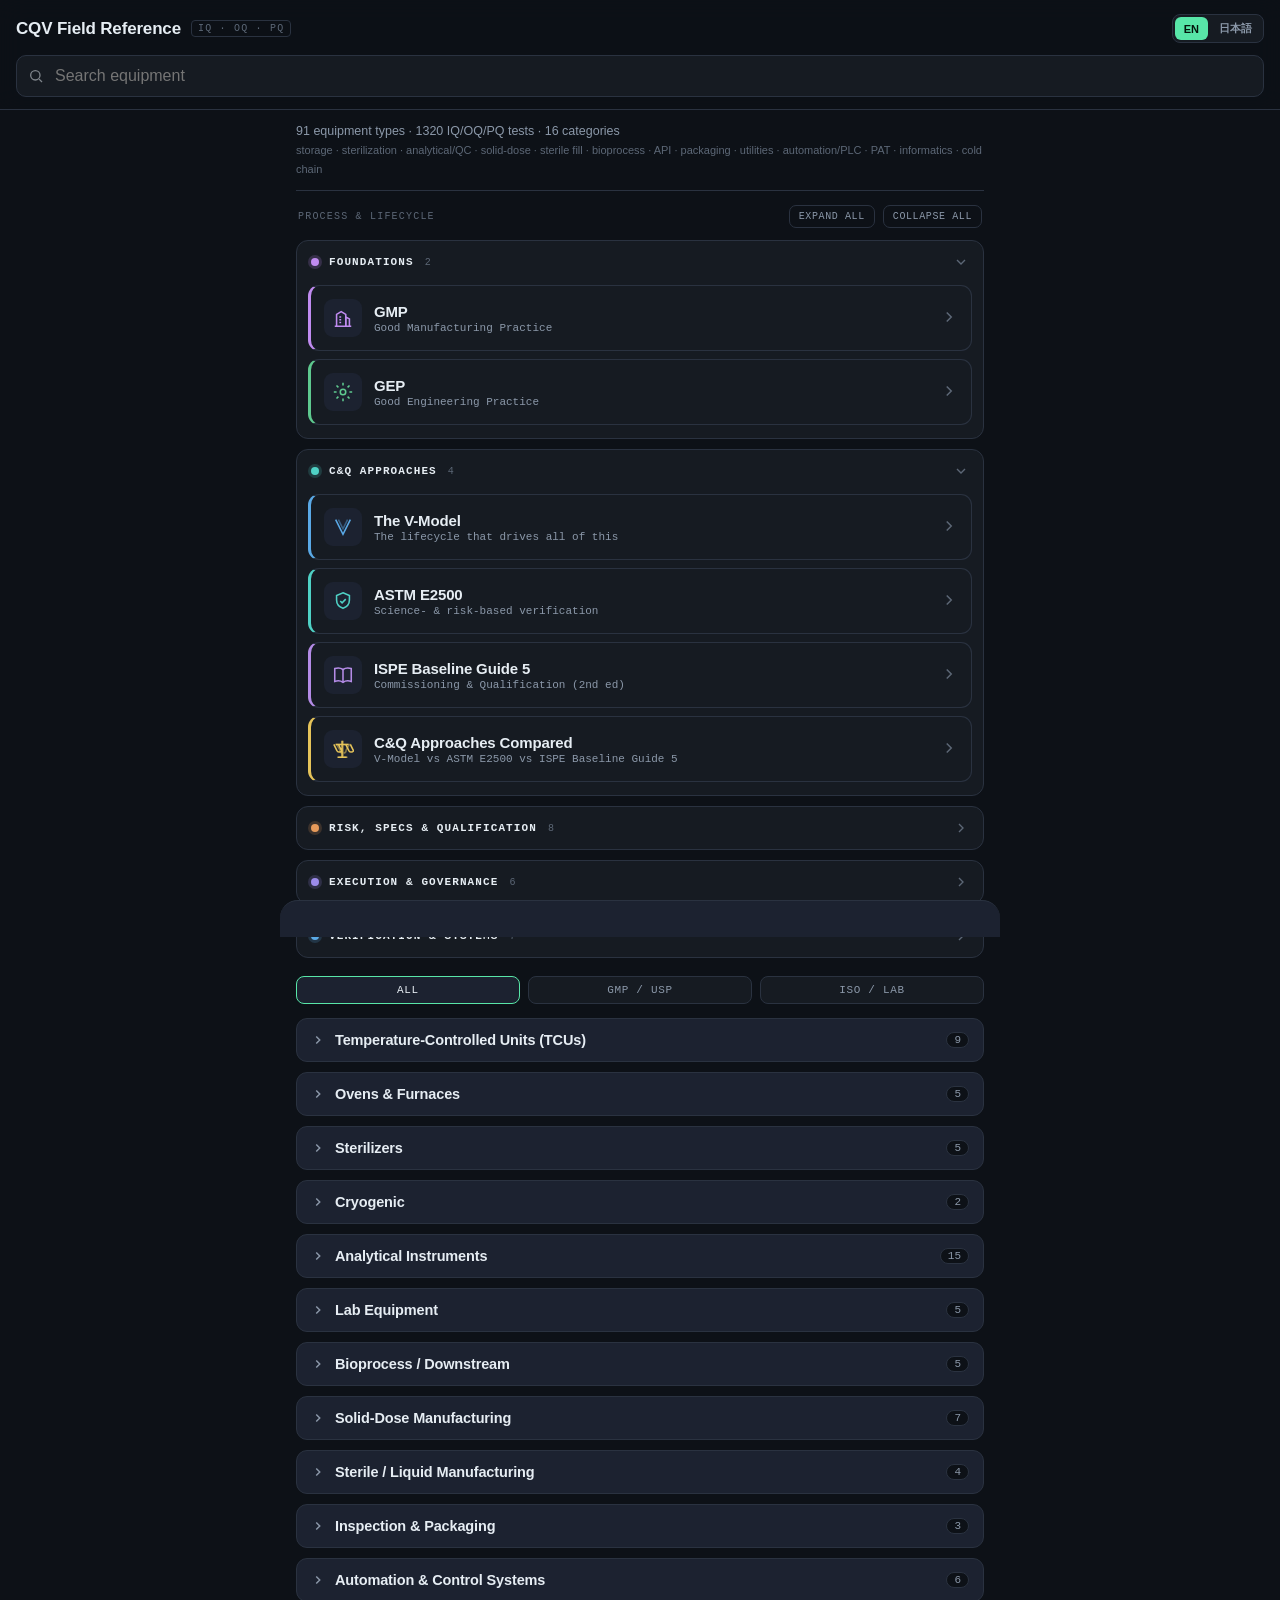
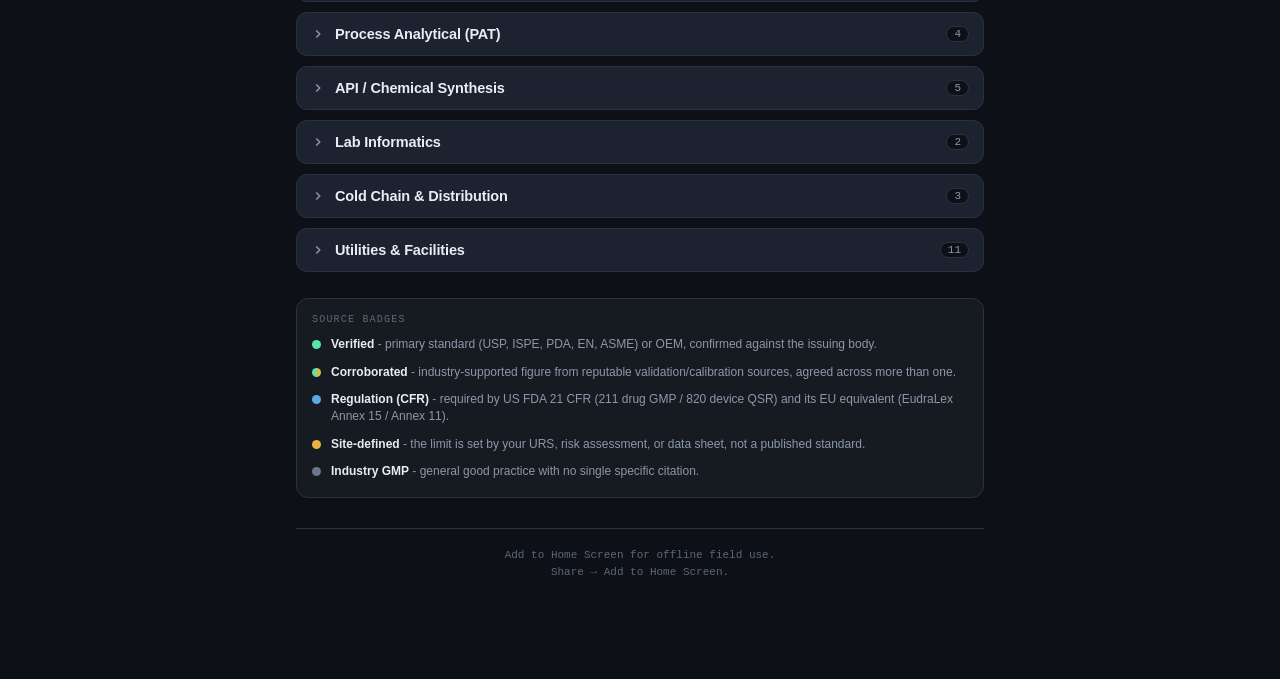
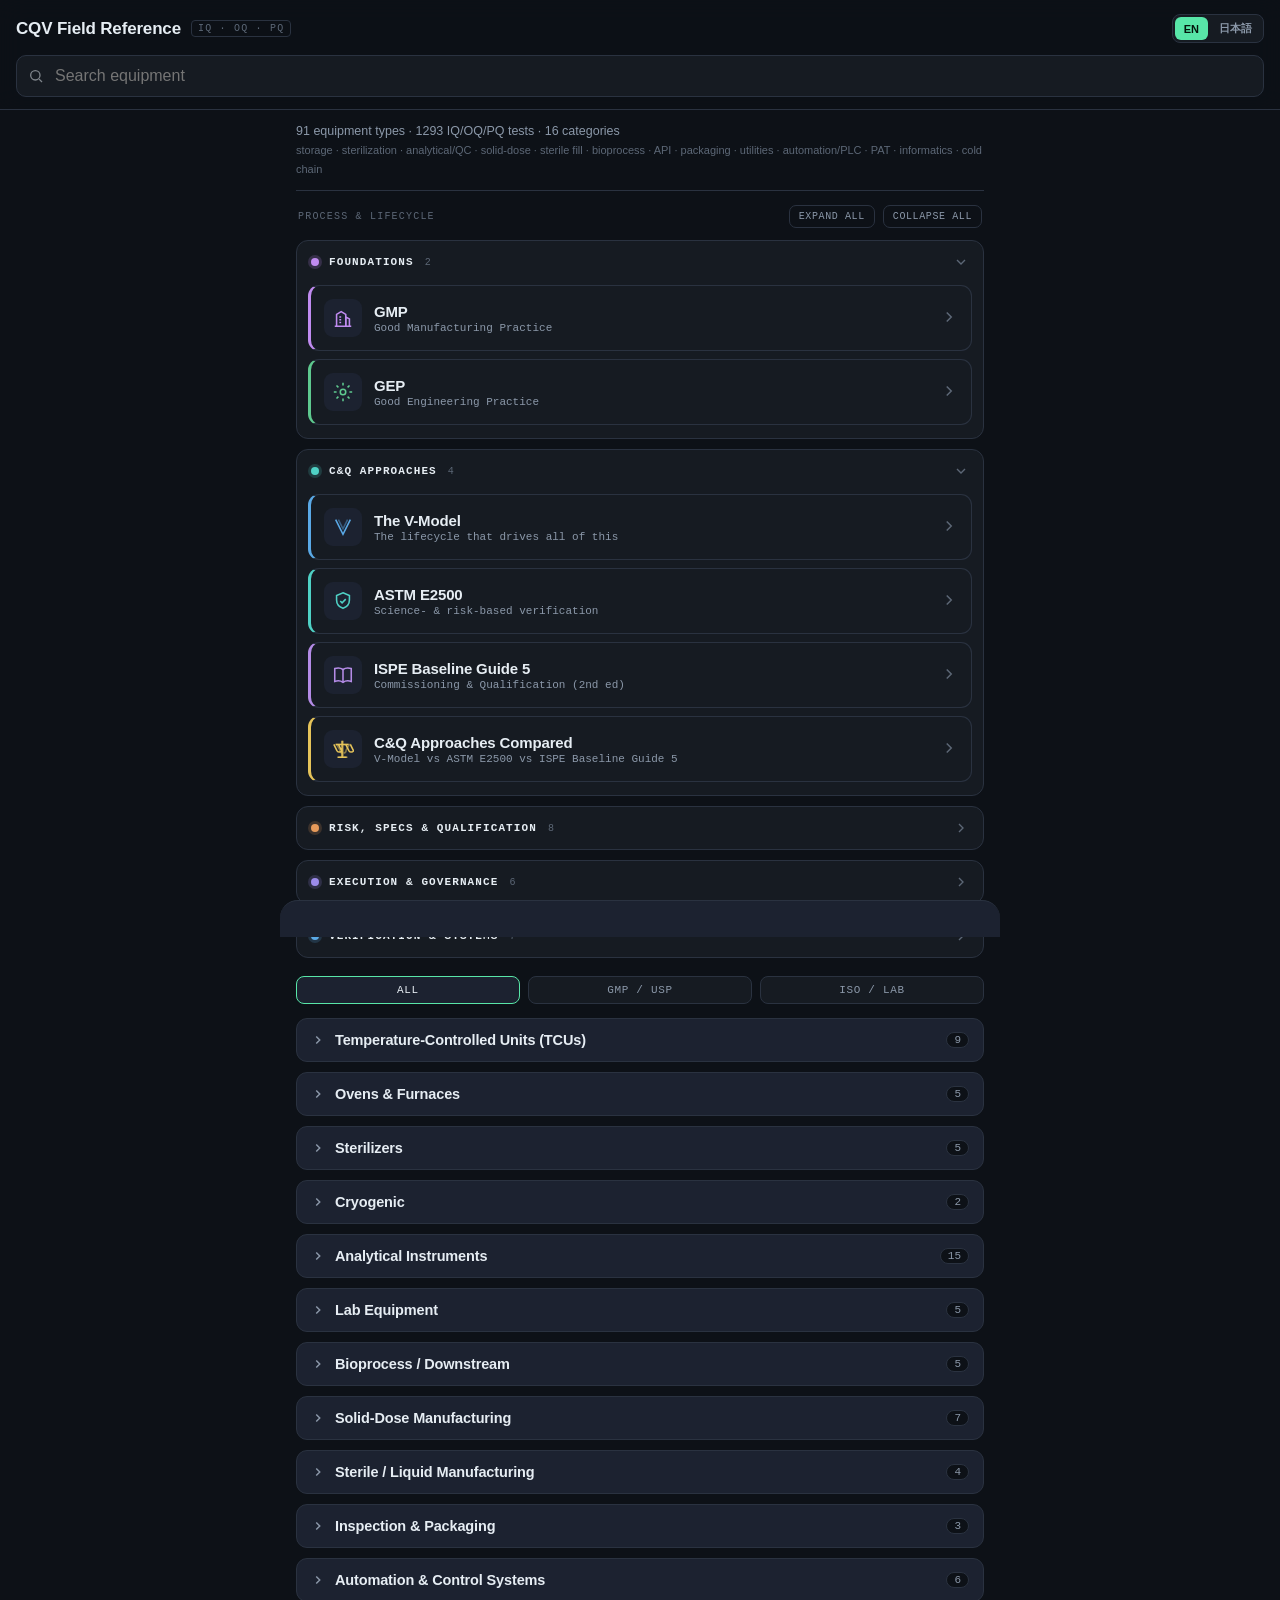
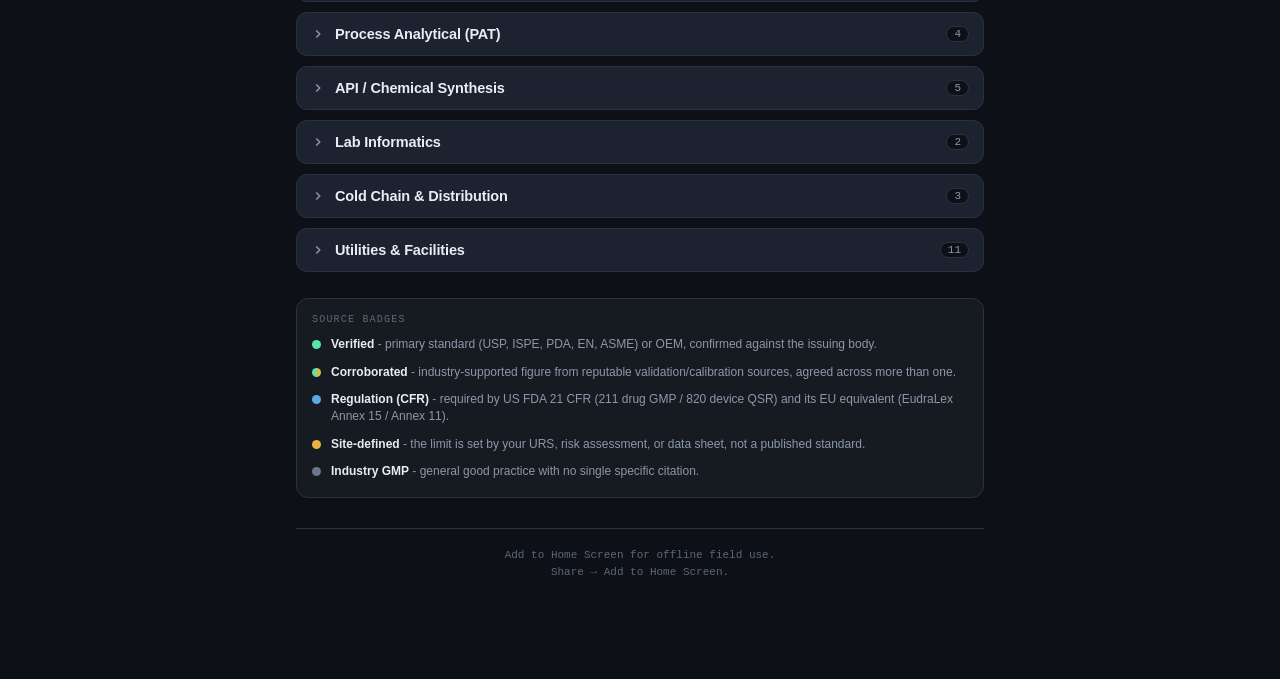
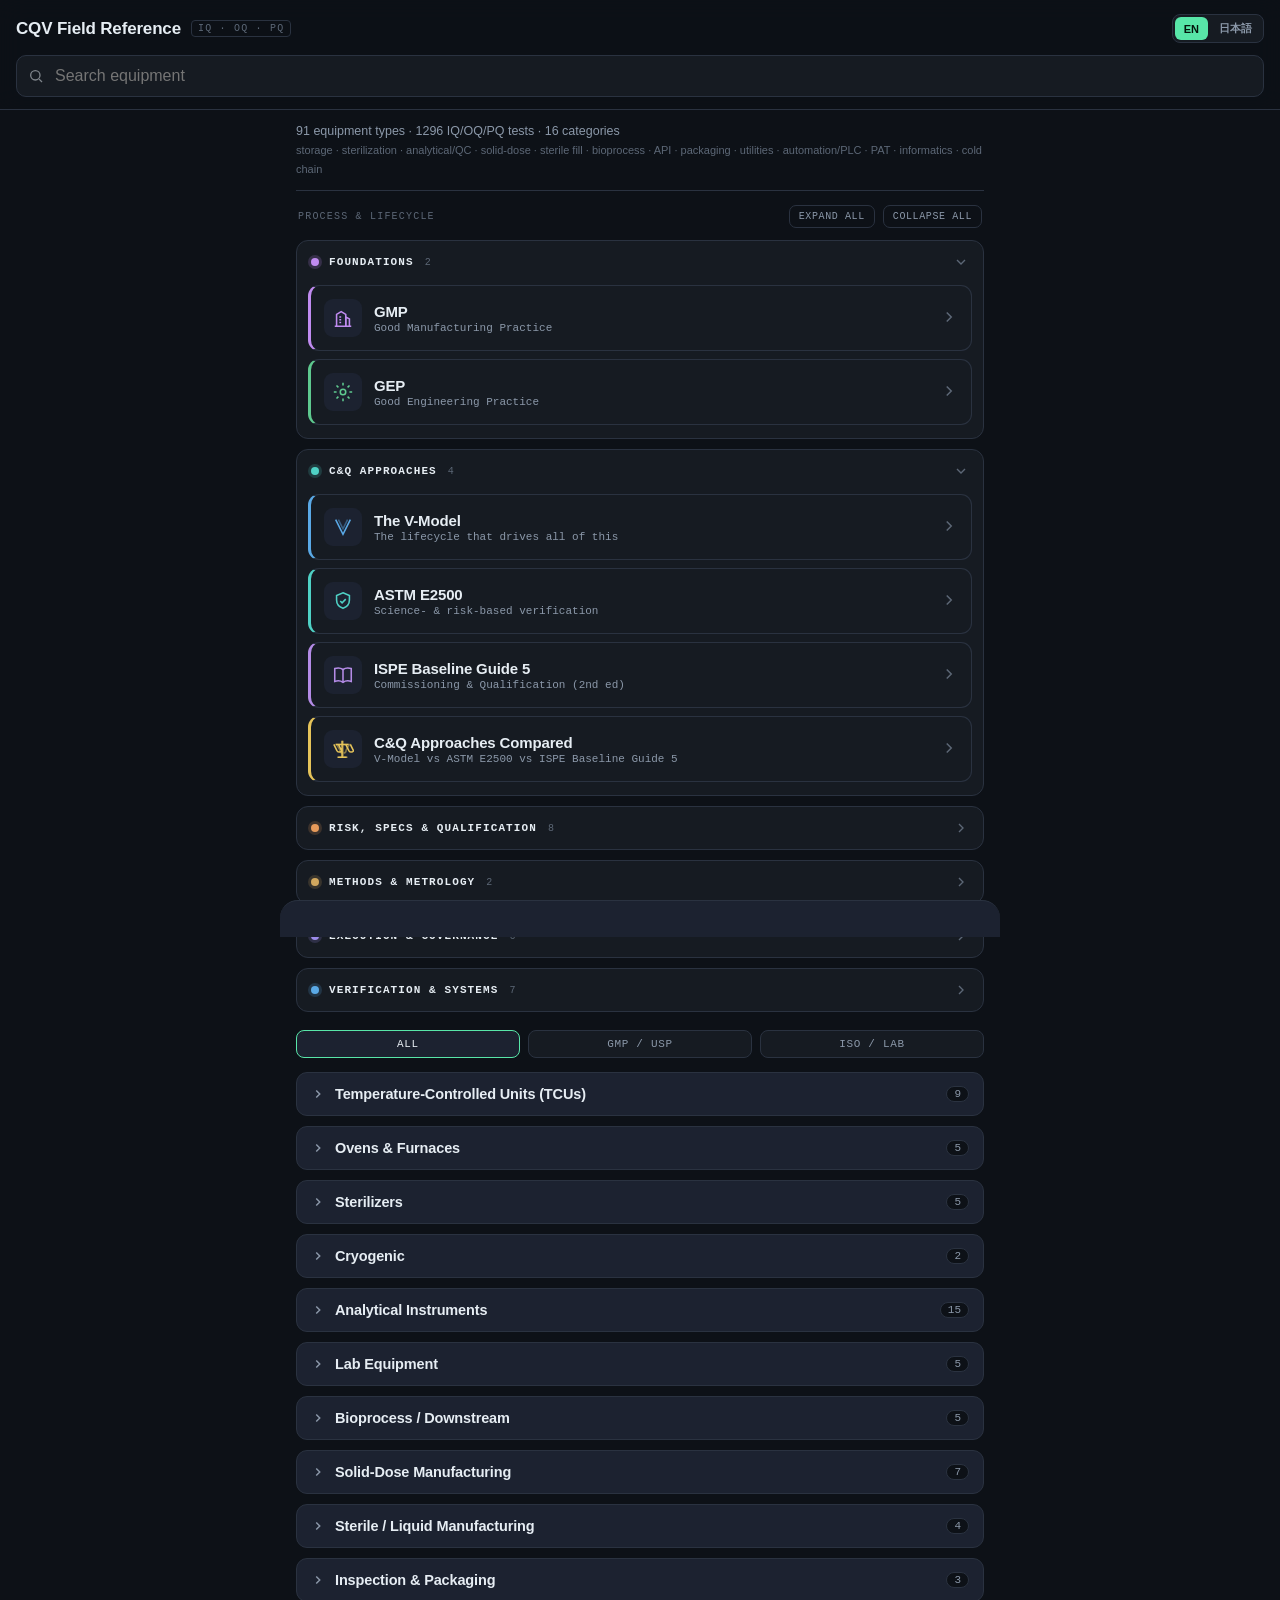
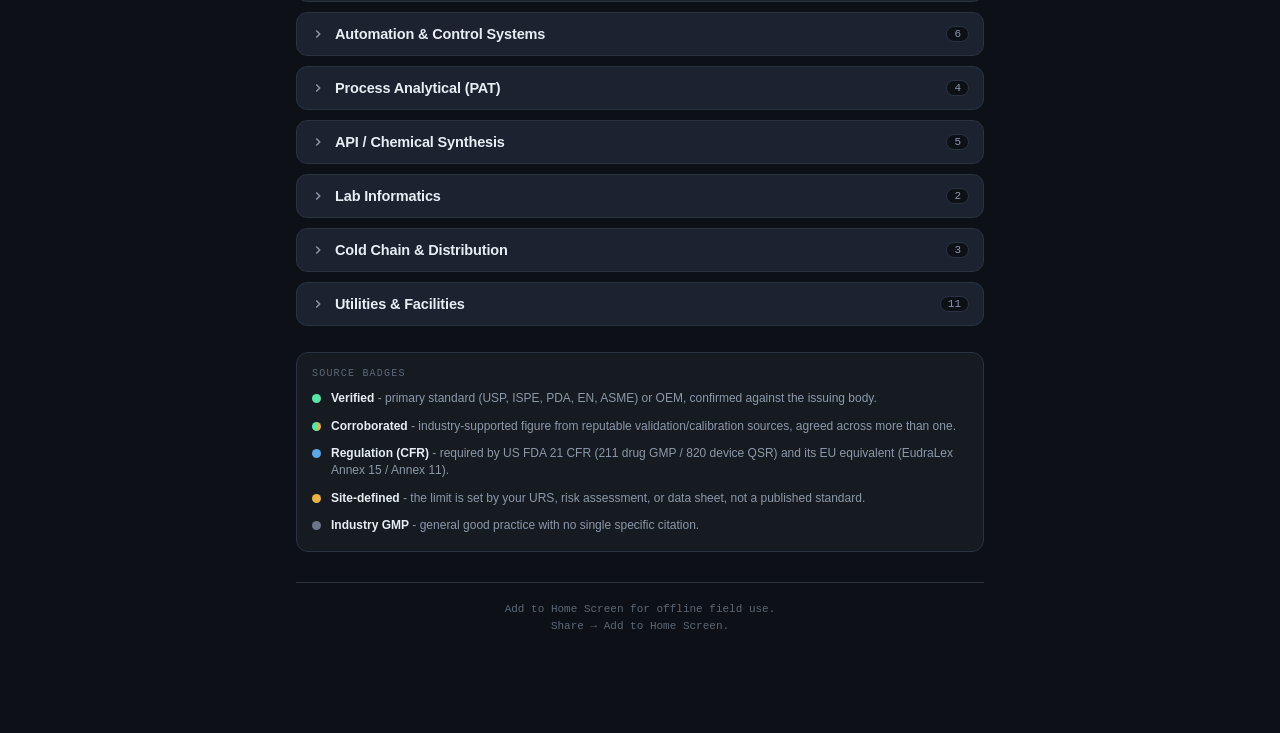
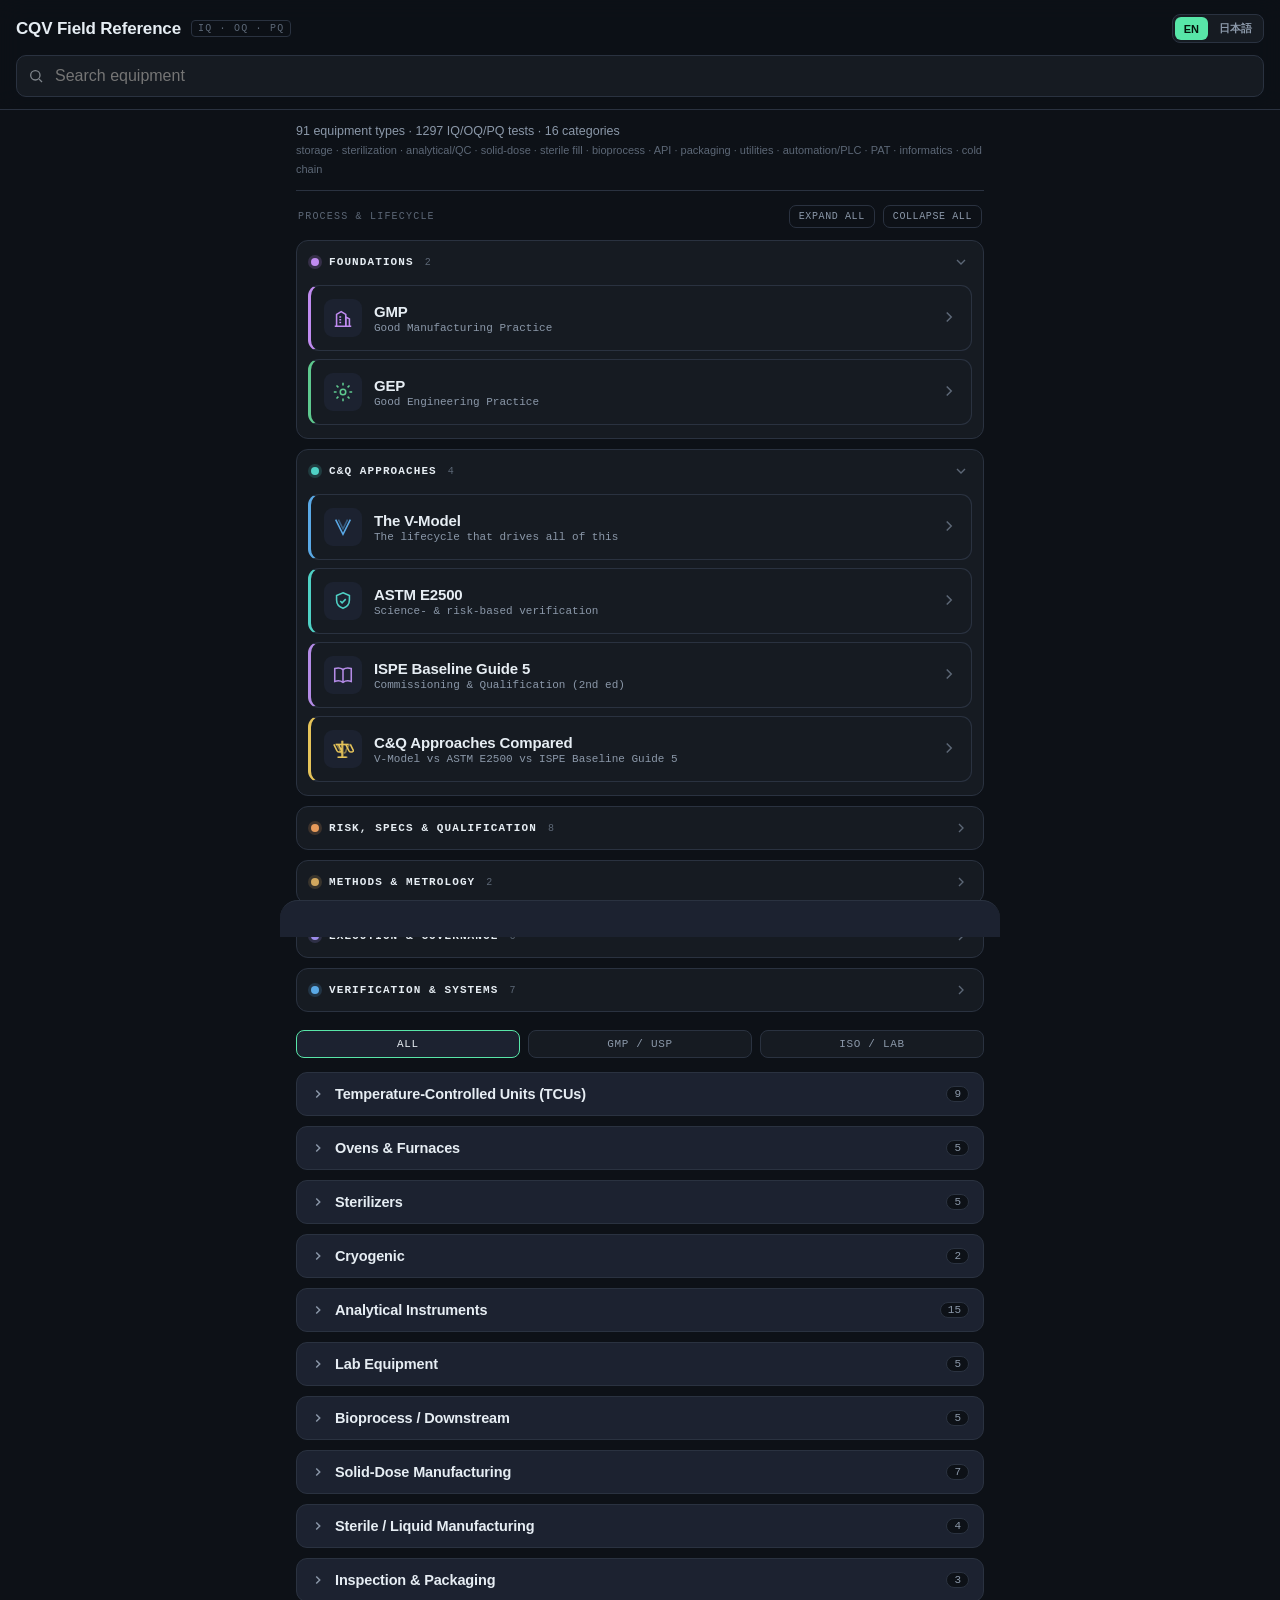
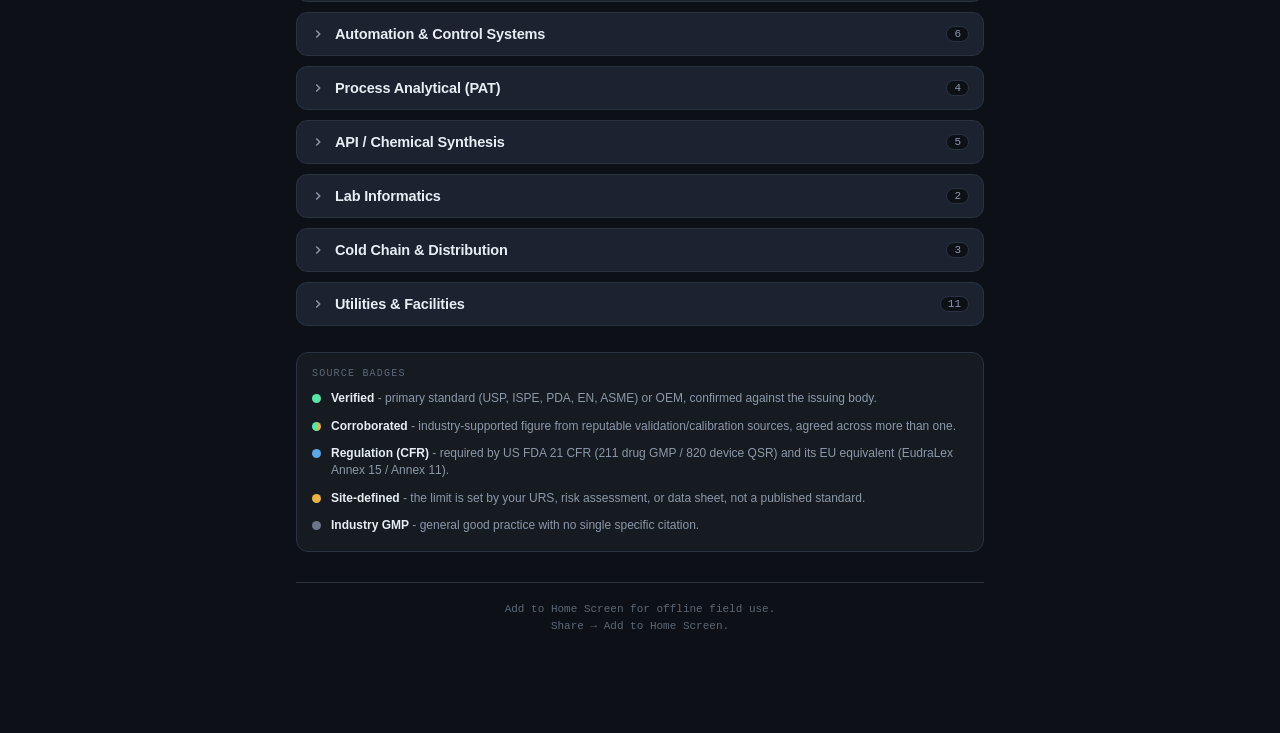
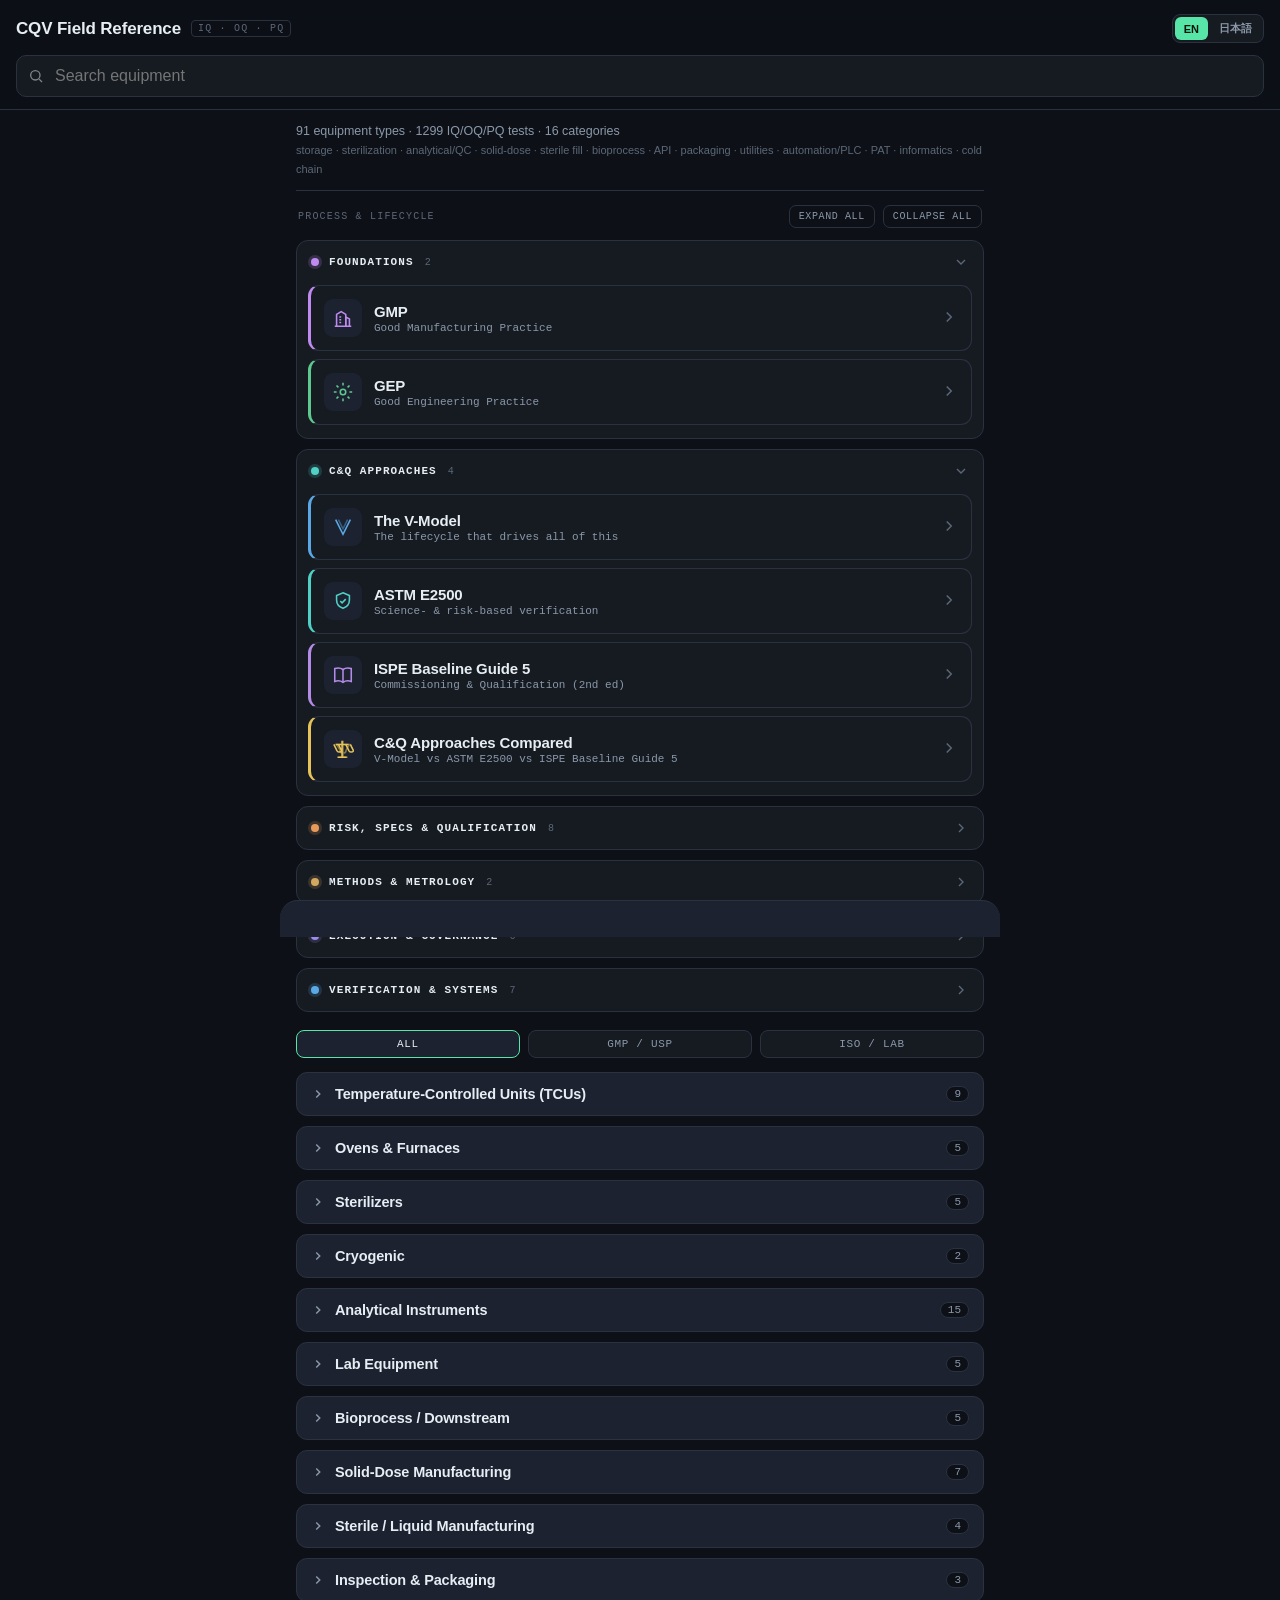
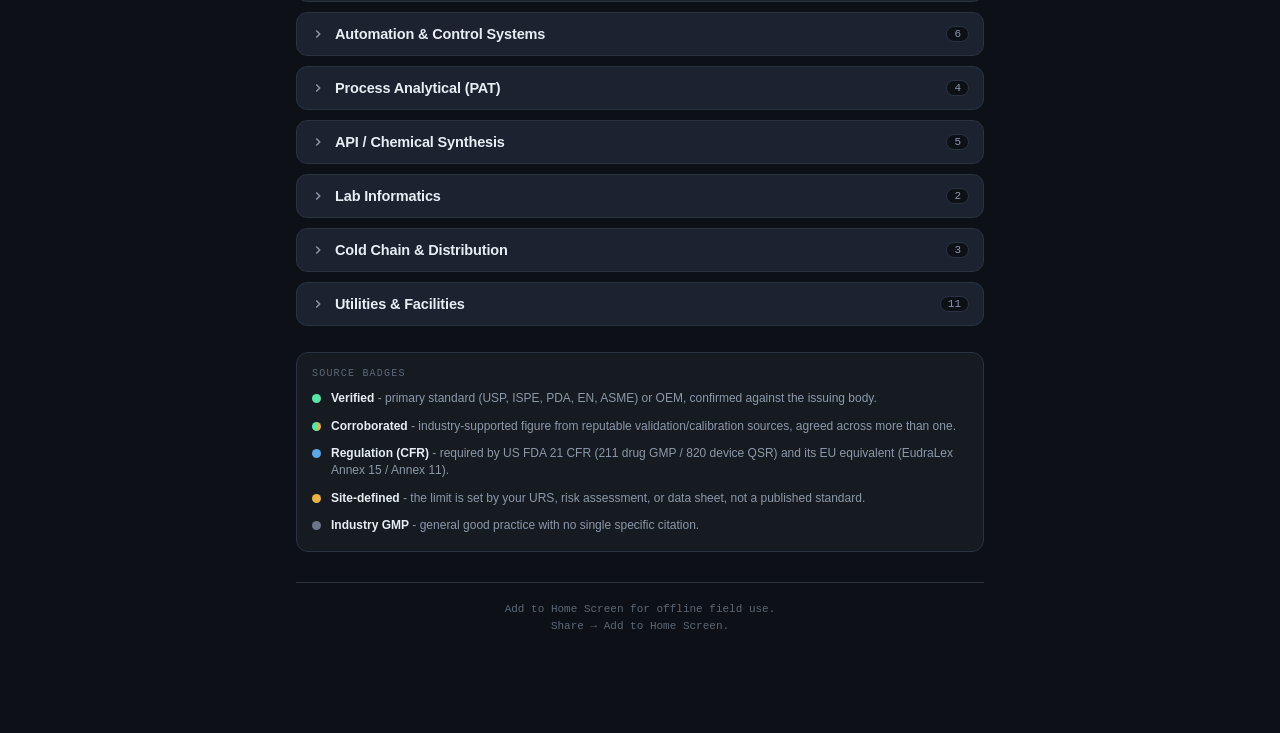
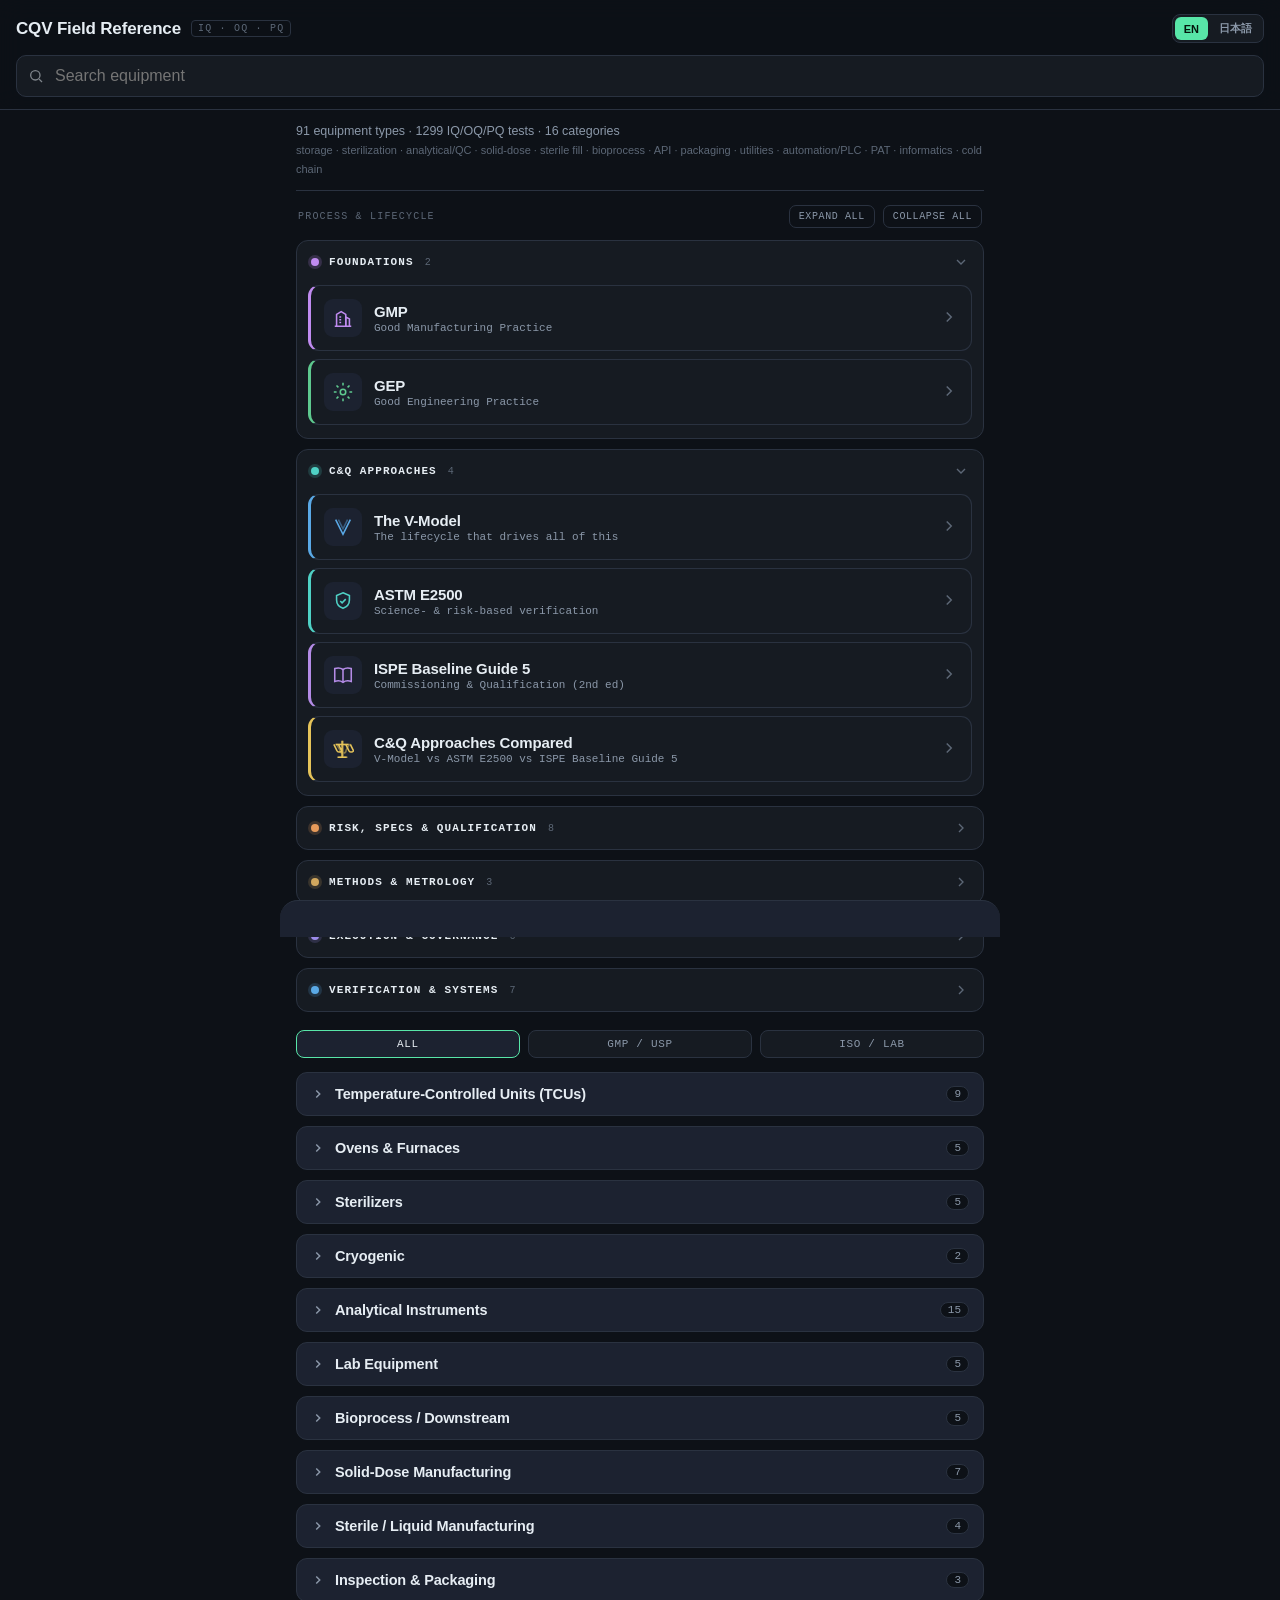
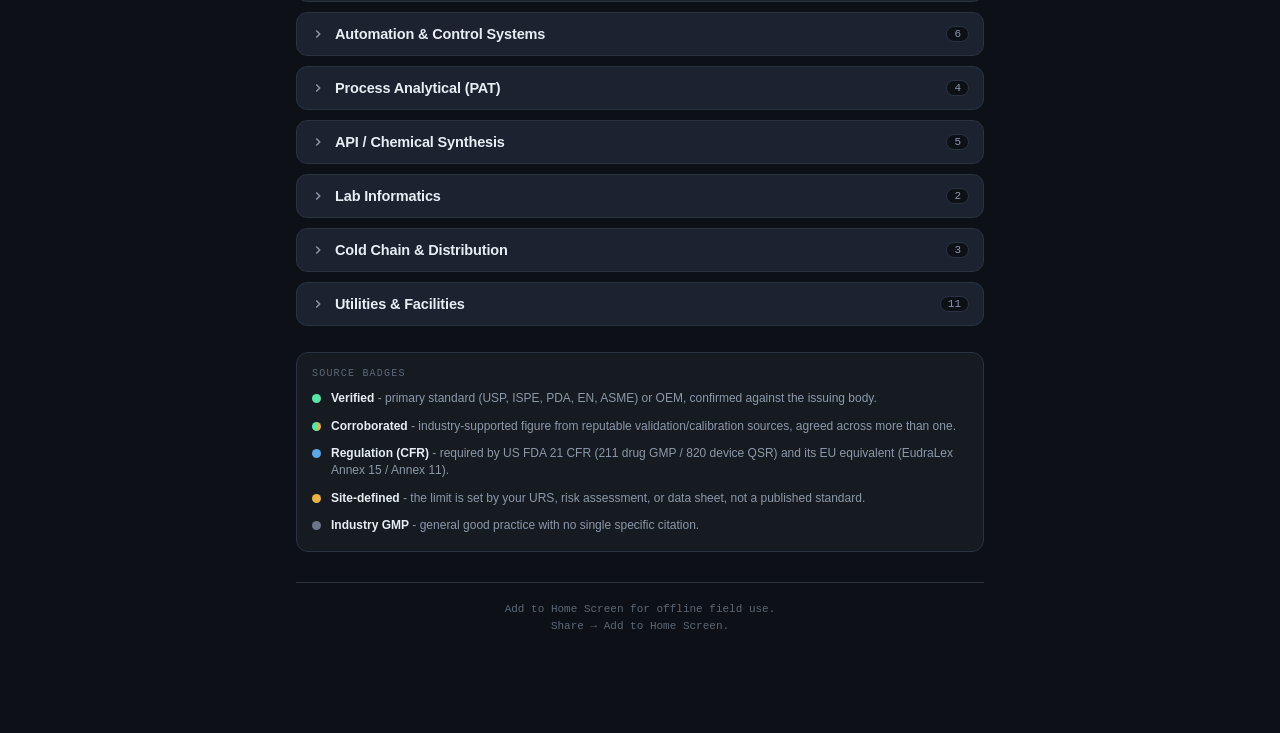
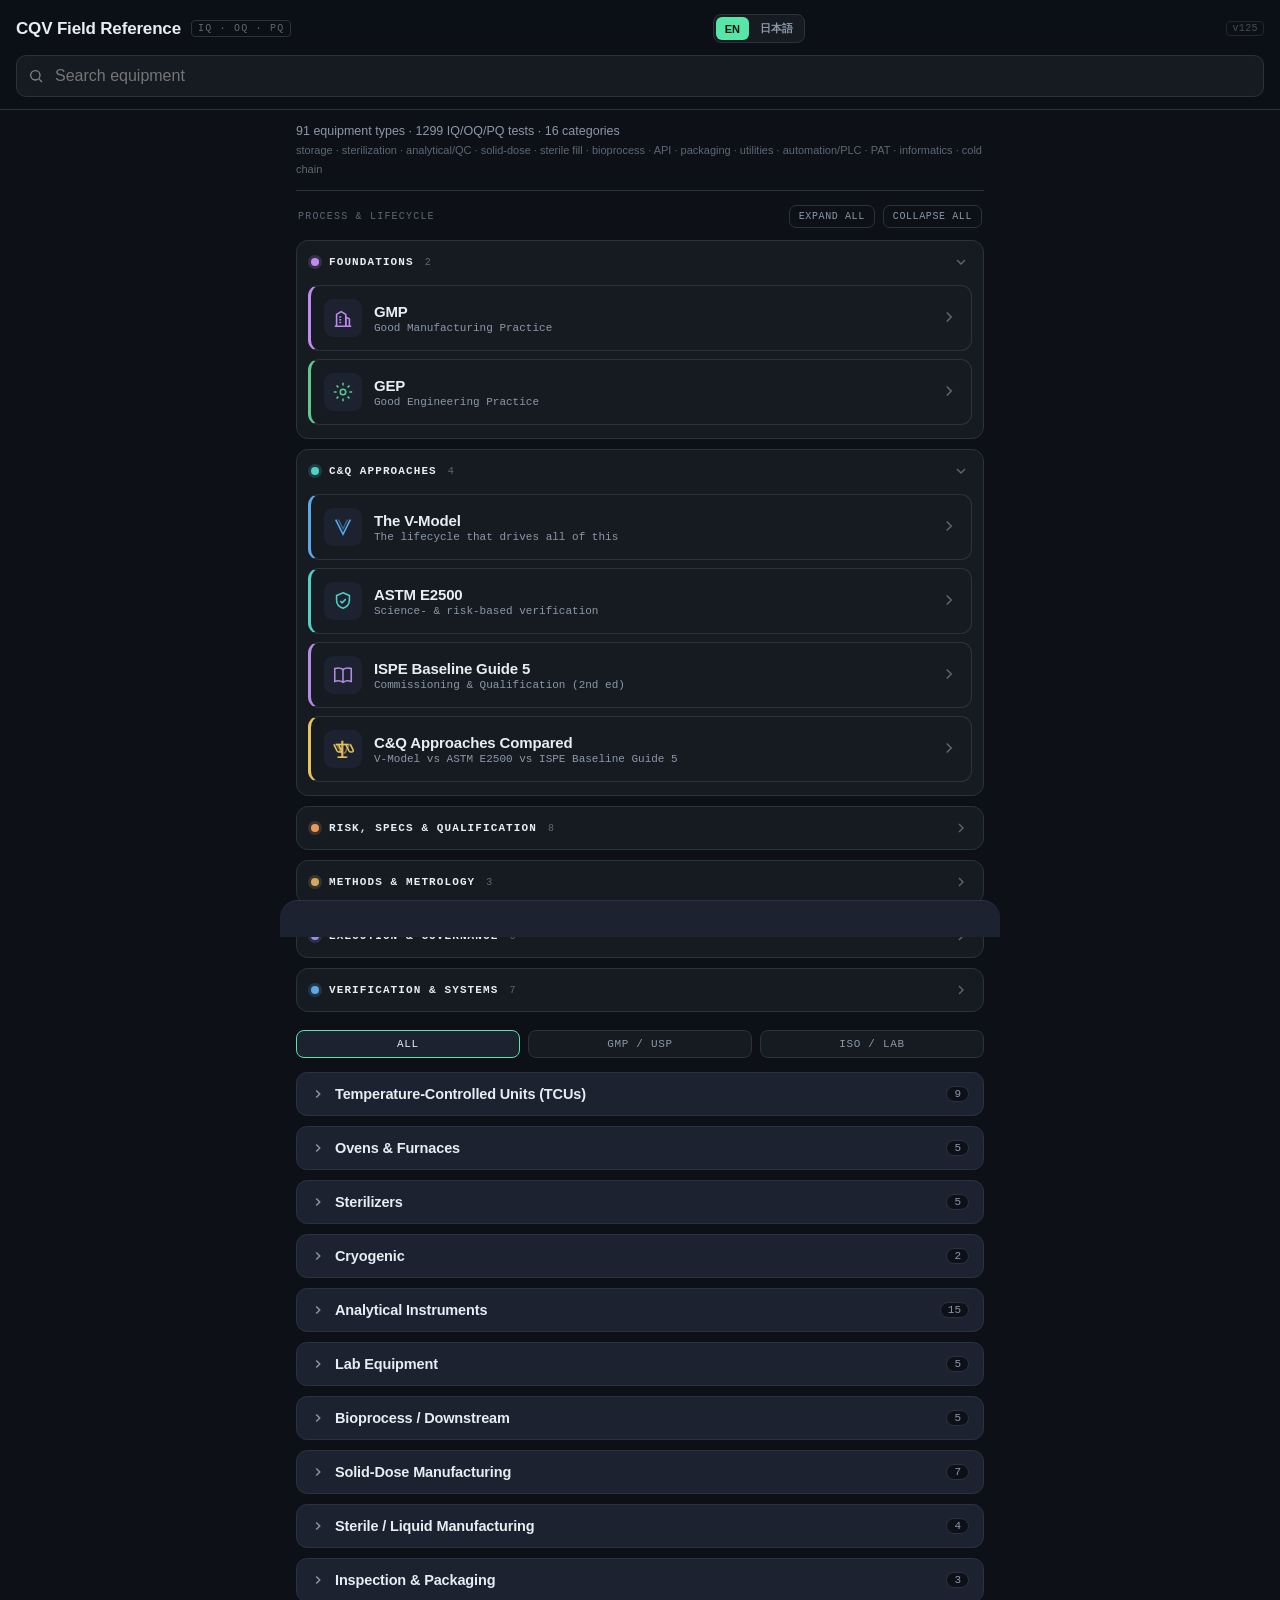
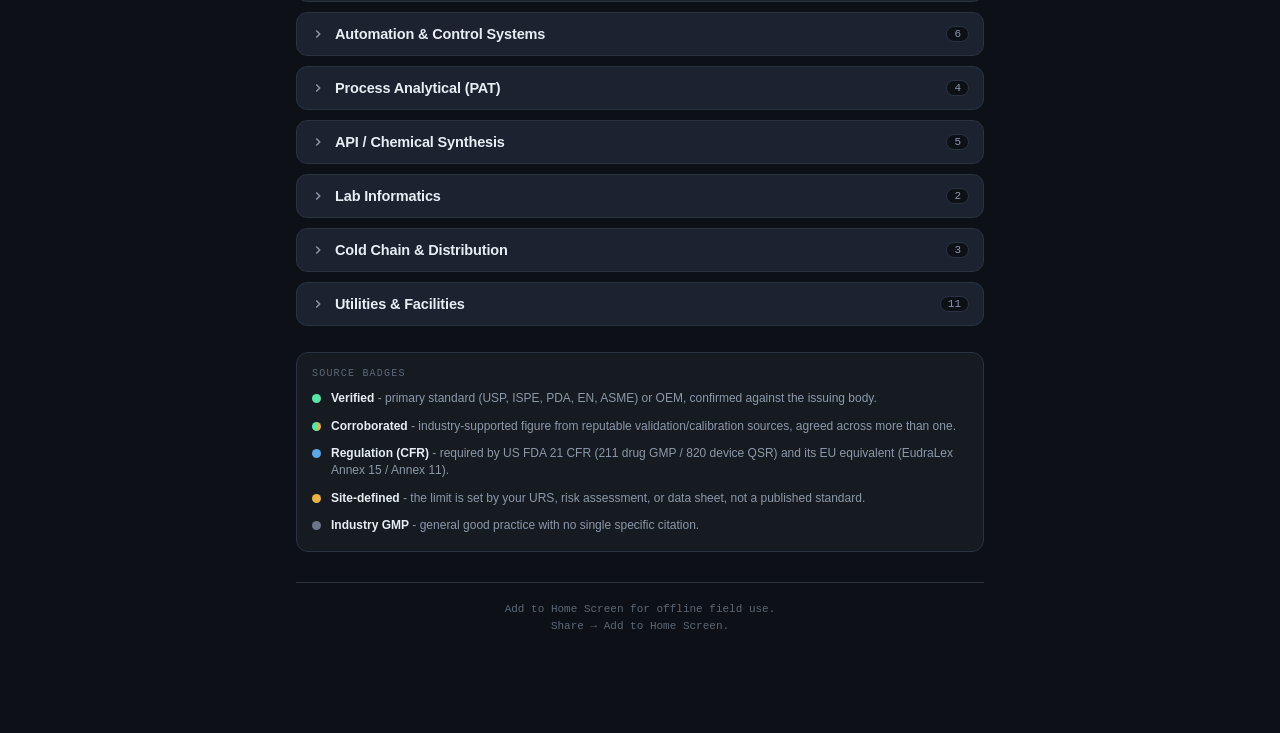
